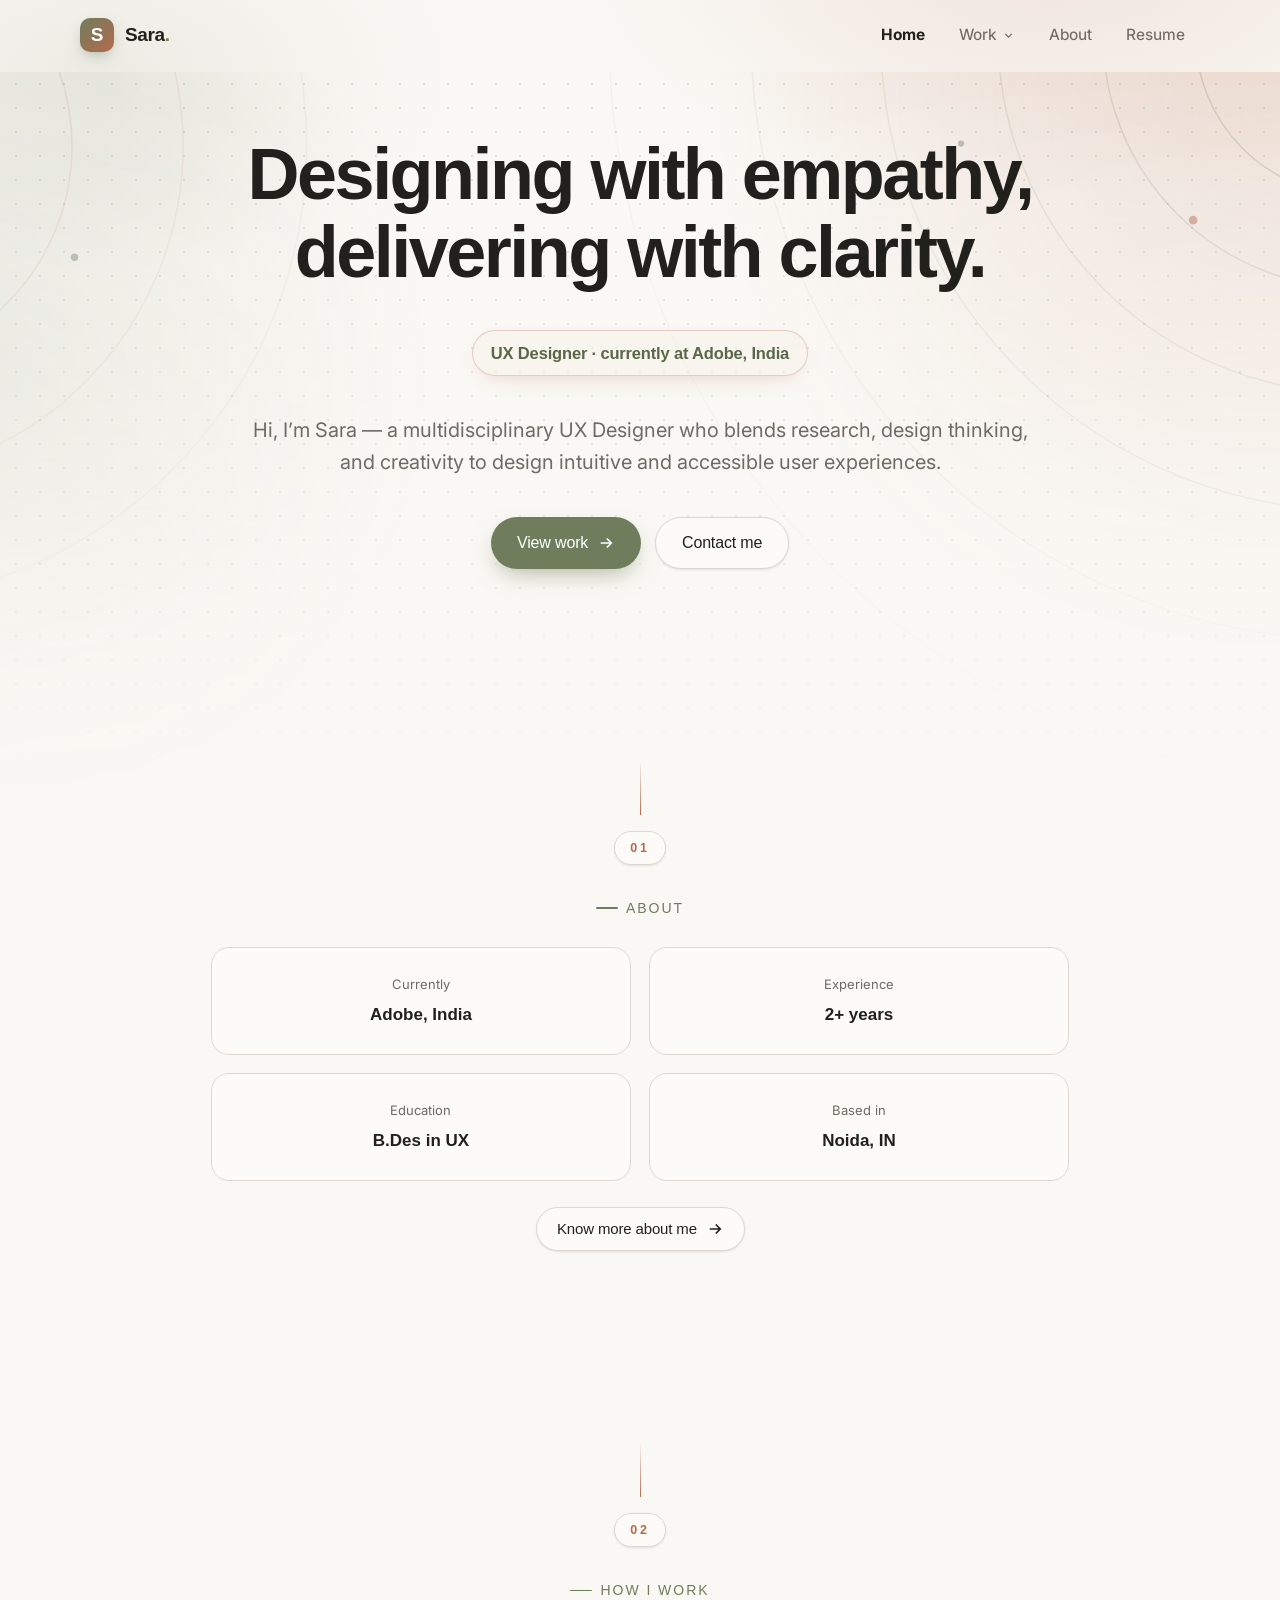
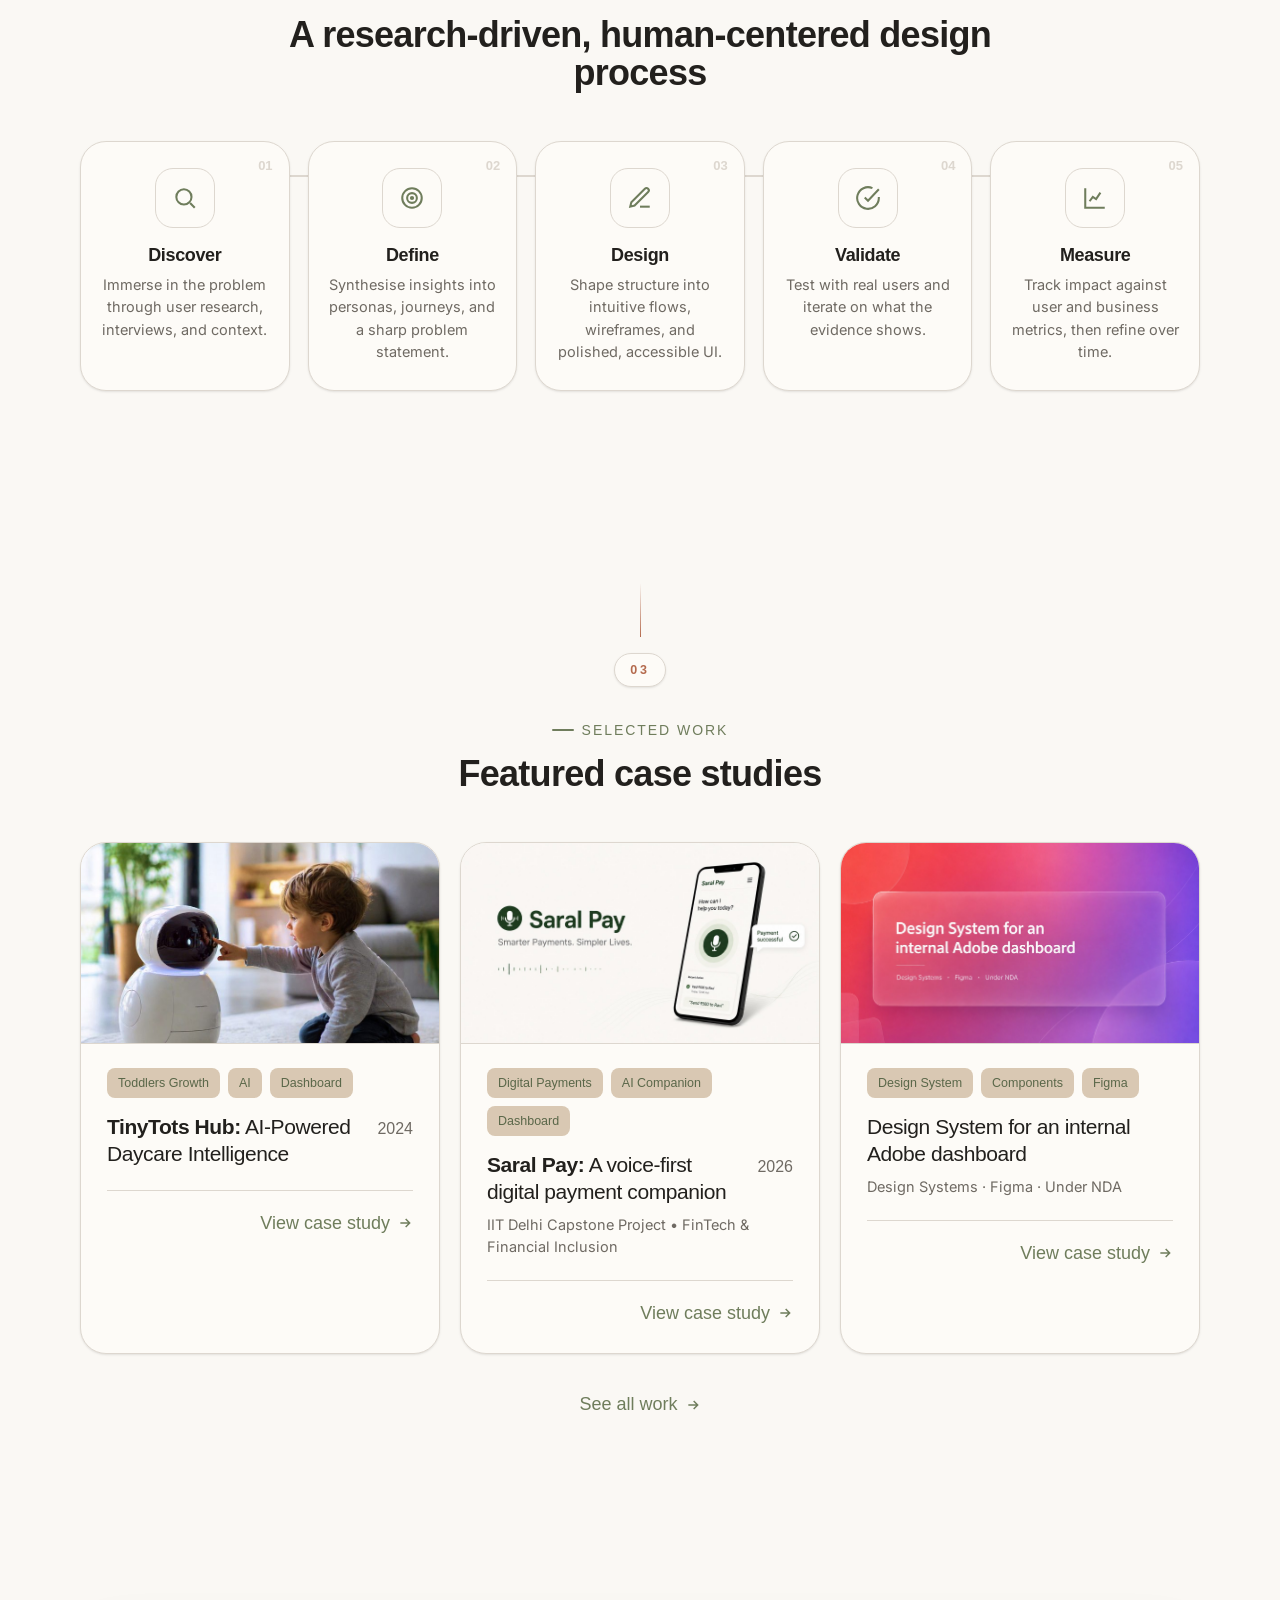
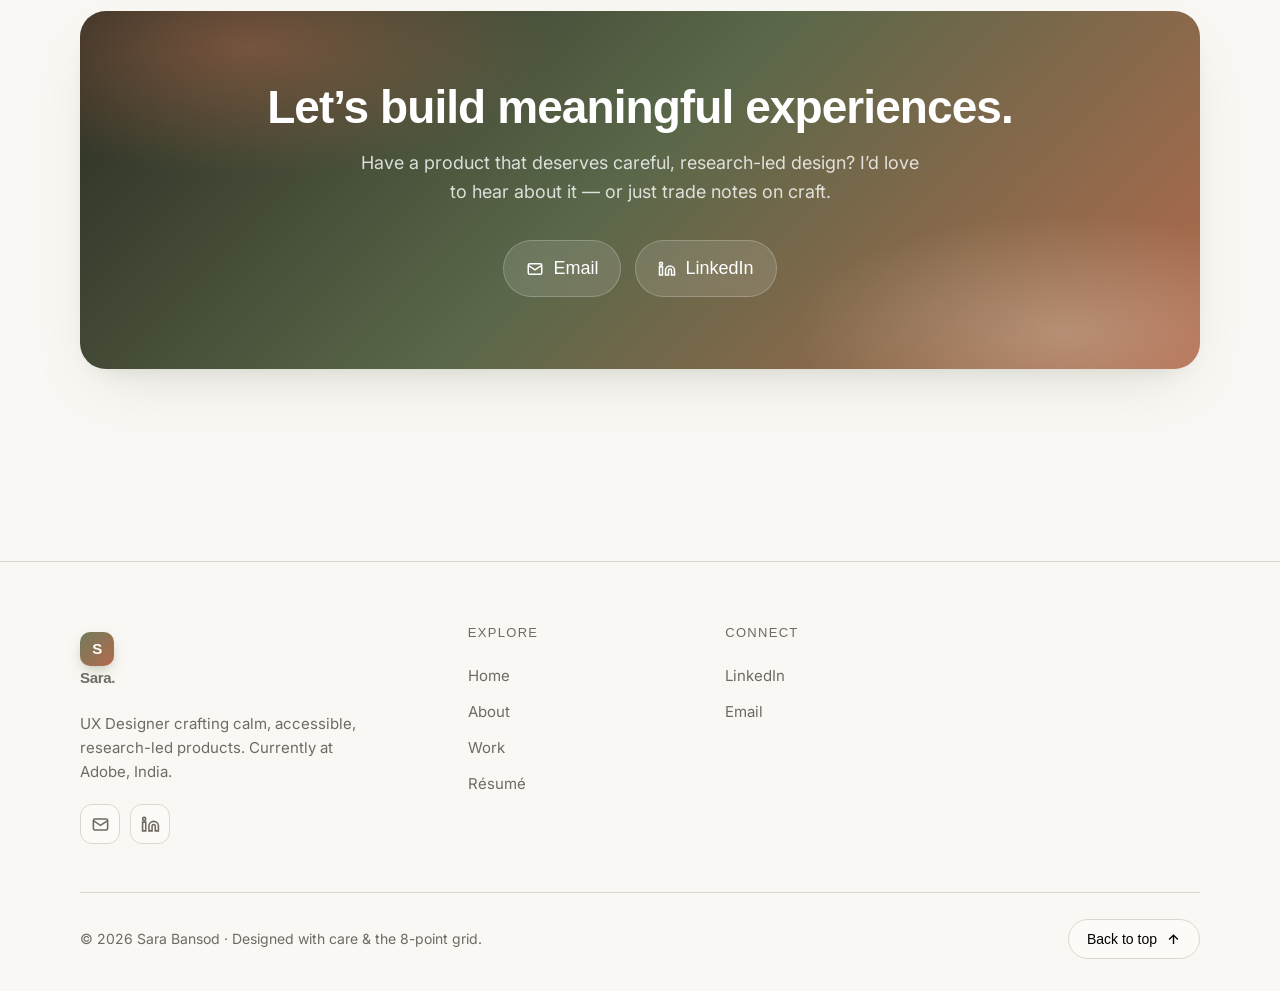
==== site/index.html @ 3fbcb18b "Initial portfolio website" ====
<!DOCTYPE html>
<html lang="en">
<head>
<meta charset="UTF-8" />
<meta name="viewport" content="width=device-width, initial-scale=1.0" />
<title>Sara Bansod — UX Designer Portfolio</title>
<meta name="description" content="Portfolio of Sara Bansod, UX Designer. Case studies in research-led product design, design systems, and accessible interfaces." />

<link rel="preconnect" href="https://fonts.googleapis.com" />
<link rel="preconnect" href="https://fonts.gstatic.com" crossorigin />
<link href="https://fonts.googleapis.com/css2?family=Inter:wght@400;450;500;600;700&display=swap" rel="stylesheet" />
<link href="https://api.fontshare.com/v2/css?f[]=satoshi@400,500,700,900&display=swap" rel="stylesheet" />

<link rel="stylesheet" href="assets/css/styles.css" />
</head>
<body>

<!-- ===================== NAV ===================== -->
<header class="nav" id="nav">
  <div class="container">
    <a class="logo" href="#home" data-nav>
      <span class="logo-mark">S</span>
      <span>Sara<span style="color:var(--primary)">.</span></span>
    </a>
    <nav class="nav-links" id="navLinks" aria-label="Primary">
      <a href="#home" data-nav>Home</a>
      <div class="nav-dd">
        <a href="#work" data-nav data-tab="ux" class="nav-dd-toggle">Work
          <svg class="dd-caret" viewBox="0 0 24 24" fill="none" stroke="currentColor" stroke-width="2.4"><path d="m6 9 6 6 6-6"/></svg></a>
        <div class="nav-dd-menu">
          <a href="#work" data-nav data-tab="ux">UX Design</a>
          <a href="#work" data-nav data-tab="ink">Sketchbook</a>
        </div>
      </div>
      <a href="#about" data-nav>About</a>
      <a href="#about" data-nav data-scroll="resume">Resume</a>
    </nav>
    <div class="nav-cta">
      <button class="nav-toggle" id="navToggle" aria-label="Toggle menu" aria-expanded="false"><span></span></button>
    </div>
  </div>
</header>

<main id="app">

<!-- ============================================================
     HOME
     ============================================================ -->
<section class="page active" id="page-home">

  <!-- HERO -->
  <div class="hero">
    <div class="hero-bg" id="heroBg" aria-hidden="true">
      <div class="hb-dots"></div>
      <svg class="hb-art" viewBox="0 0 1440 720" preserveAspectRatio="xMidYMin slice" xmlns="http://www.w3.org/2000/svg">
        <defs>
          <radialGradient id="hbG1" cx="50%" cy="50%" r="50%">
            <stop offset="0" stop-color="#B46A4D" stop-opacity=".16"/><stop offset="1" stop-color="#B46A4D" stop-opacity="0"/>
          </radialGradient>
          <radialGradient id="hbG2" cx="50%" cy="50%" r="50%">
            <stop offset="0" stop-color="#6F7D5C" stop-opacity=".15"/><stop offset="1" stop-color="#6F7D5C" stop-opacity="0"/>
          </radialGradient>
        </defs>
        <circle cx="1230" cy="30" r="450" fill="url(#hbG1)"/>
        <circle cx="150" cy="240" r="400" fill="url(#hbG2)"/>
        <g class="hb-ring">
          <circle cx="1300" cy="-30" r="130" opacity=".24"/>
          <circle cx="1300" cy="-30" r="205" opacity=".19"/>
          <circle cx="1300" cy="-30" r="290" opacity=".15"/>
          <circle cx="1300" cy="-30" r="385" opacity=".11"/>
          <circle cx="1300" cy="-30" r="490" opacity=".08"/>
          <circle cx="1300" cy="-30" r="605" opacity=".055"/>
        </g>
        <g class="hb-ring2">
          <circle cx="80" cy="60" r="100" opacity=".20"/>
          <circle cx="80" cy="60" r="180" opacity=".14"/>
          <circle cx="80" cy="60" r="270" opacity=".10"/>
          <circle cx="80" cy="60" r="370" opacity=".065"/>
        </g>
        <circle cx="1168" cy="120" r="3.5" fill="#B46A4D" opacity=".55"/>
        <circle cx="262" cy="150" r="3" fill="#6F7D5C" opacity=".5"/>
        <circle cx="980" cy="58" r="2.5" fill="#6F7D5C" opacity=".45"/>
        <circle cx="1360" cy="300" r="2.5" fill="#B46A4D" opacity=".4"/>
      </svg>
    </div>
    <div class="container hero-grid">
      <div class="hero-copy">
        <h1 class="h-hero reveal d1">Designing with empathy, delivering with clarity.</h1>
        <div class="hero-role reveal d2"><mark class="hl">UX Designer · currently at Adobe, India</mark></div>
        <p class="lead reveal d2">Hi, I’m Sara — a multidisciplinary UX Designer who blends research, design thinking, and creativity to design intuitive and accessible user experiences.</p>
        <div class="hero-cta reveal d3">
          <a href="#work" data-nav data-tab="ux" class="btn btn-primary">View work
            <svg viewBox="0 0 24 24" fill="none" stroke="currentColor" stroke-width="2.2"><path d="M5 12h14M13 6l6 6-6 6"/></svg></a>
          <a href="#contact-anchor" data-nav data-scroll="contact" class="btn btn-ghost">Contact me</a>
        </div>
      </div>

    </div>
  </div>


  <!-- ABOUT PREVIEW -->
  <div class="section">
    <div class="container about-prev">
      <div class="reveal">
        <div class="chapter"><span class="ch-line"></span><span class="ch-num">01</span></div>
        <span class="eyebrow">About</span>
        <div class="about-facts" style="margin-top:28px">
          <div class="fact"><div class="k">Currently</div><div class="v">Adobe, India</div></div>
          <div class="fact"><div class="k">Experience</div><div class="v">2+ years</div></div>
          <div class="fact"><div class="k">Education</div><div class="v">B.Des in UX</div></div>
          <div class="fact"><div class="k">Based in</div><div class="v">Noida, IN</div></div>
        </div>
        <a href="#about" data-nav class="btn btn-ghost btn-sm" style="margin-top:26px">Know more about me
          <svg viewBox="0 0 24 24" fill="none" stroke="currentColor" stroke-width="2.2"><path d="M5 12h14M13 6l6 6-6 6"/></svg></a>
      </div>
    </div>
  </div>

  <!-- DESIGN PROCESS -->
  <div class="section">
    <div class="container">
      <div class="chapter reveal"><span class="ch-line"></span><span class="ch-num">02</span></div>
      <div class="section-head center reveal">
        <span class="eyebrow" style="justify-content:center">How I work</span>
        <h2 class="h-section">A research-driven, human-centered design process</h2>
      </div>
      <div class="proc-grid">
        <div class="proc-line"></div>
        <div class="proc card reveal">
          <span class="num">01</span>
          <div class="pic"><svg viewBox="0 0 24 24" fill="none" stroke="currentColor" stroke-width="1.9"><circle cx="11" cy="11" r="7"/><path d="m21 21-4.3-4.3"/></svg></div>
          <h4>Discover</h4><p>Immerse in the problem through user research, interviews, and context.</p>
        </div>
        <div class="proc card reveal d1">
          <span class="num">02</span>
          <div class="pic"><svg viewBox="0 0 24 24" fill="none" stroke="currentColor" stroke-width="1.9"><circle cx="12" cy="12" r="9"/><circle cx="12" cy="12" r="4.5"/><circle cx="12" cy="12" r="1"/></svg></div>
          <h4>Define</h4><p>Synthesise insights into personas, journeys, and a sharp problem statement.</p>
        </div>
        <div class="proc card reveal d2">
          <span class="num">03</span>
          <div class="pic"><svg viewBox="0 0 24 24" fill="none" stroke="currentColor" stroke-width="1.9"><path d="M12 20h9"/><path d="M16.5 3.5a2.12 2.12 0 0 1 3 3L7 19l-4 1 1-4Z"/></svg></div>
          <h4>Design</h4><p>Shape structure into intuitive flows, wireframes, and polished, accessible UI.</p>
        </div>
        <div class="proc card reveal d3">
          <span class="num">04</span>
          <div class="pic"><svg viewBox="0 0 24 24" fill="none" stroke="currentColor" stroke-width="1.9"><path d="M22 11.1V12a10 10 0 1 1-5.9-9.1"/><path d="M22 4 12 14.5l-3-3"/></svg></div>
          <h4>Validate</h4><p>Test with real users and iterate on what the evidence shows.</p>
        </div>
        <div class="proc card reveal d4">
          <span class="num">05</span>
          <div class="pic"><svg viewBox="0 0 24 24" fill="none" stroke="currentColor" stroke-width="1.9"><path d="M3 3v18h18"/><path d="M7 15l3-4 3 2 4-6"/></svg></div>
          <h4>Measure</h4><p>Track impact against user and business metrics, then refine over time.</p>
        </div>
      </div>
    </div>
  </div>

  <!-- FEATURED PROJECTS -->
  <div class="section">
    <div class="container">
      <div class="chapter reveal"><span class="ch-line"></span><span class="ch-num">03</span></div>
      <div class="section-head center reveal">
        <span class="eyebrow" style="justify-content:center">Selected work</span>
        <h2 class="h-section">Featured case studies</h2>
      </div>
      <div class="proj-grid" id="featuredGrid"><!-- injected --></div>
      <div style="text-align:center;margin-top:36px"><a href="#work" data-nav data-tab="ux" class="btn-link">See all work
        <svg viewBox="0 0 24 24" fill="none" stroke="currentColor" stroke-width="2.2"><path d="M5 12h14M13 6l6 6-6 6"/></svg></a></div>
    </div>
  </div>

  <!-- CONTACT CTA -->
  <div class="section" id="contact-anchor">
    <div class="container">
      <div class="cta-band reveal">
        <h2>Let’s build meaningful experiences.</h2>
        <p>Have a product that deserves careful, research-led design? I’d love to hear about it — or just trade notes on craft.</p>
        <div class="cta-links">
          <a href="mailto:hello@sarabansod.design"><svg viewBox="0 0 24 24" fill="none" stroke="currentColor" stroke-width="2"><rect x="3" y="5" width="18" height="14" rx="2"/><path d="m3 7 9 6 9-6"/></svg>Email</a>
          <a href="#about" data-nav data-scroll="contact"><svg viewBox="0 0 24 24" fill="none" stroke="currentColor" stroke-width="2"><path d="M16 8a6 6 0 0 1 6 6v6h-4v-6a2 2 0 0 0-4 0v6h-4v-6a6 6 0 0 1 6-6zM2 9h4v11H2zM4 3a2 2 0 1 1 0 4 2 2 0 0 1 0-4z"/></svg>LinkedIn</a>
        </div>
      </div>
    </div>
  </div>
</section>

<!-- ============================================================
     ABOUT
     ============================================================ -->
<section class="page" id="page-about">
  <div class="page-hero">
    <div class="container">
      <span class="eyebrow reveal">About me</span>
      <h1 class="h-hero reveal d1">Creating Experiences That Matter</h1>
    </div>
  </div>

  <!-- PROFILE -->
  <div class="section" style="padding-top:var(--s3)">
    <div class="container profile">
      <div class="avatar reveal">
        <div class="ph avatar-photo"><img src="assets/images/img1.jpg" alt="Sara Bansod" /></div>
        <span class="badge-avail"><span class="dot"></span>Currently at Adobe</span>
      </div>
      
      <div class="reveal d1">
        <h2 class="h-sub" style="font-size:26px">Hi, I’m Sara.</h2>
        <p class="muted" style="margin-top:14px">I’m a multidisciplinary UX Designer who enjoys solving problems at the intersection of user needs and business goals. Alongside my UX practice, I’ve explored Customer Experience (CX), which has broadened my perspective beyond individual interactions to the end-to-end customer journey.</p>
        <p class="muted" style="margin-top:14px">By combining user empathy with an understanding of business processes, I strive to design experiences that create value for both customers and organizations. My approach is rooted in Design Thinking, blending research, strategy, and creativity to transform complex challenges into intuitive, impactful solutions.</p>
        <div class="profile-facts">
          <div class="fact"><div class="k">Location</div><div class="v">Noida, India</div></div>
          <div class="fact"><div class="k">Current company</div><div class="v">Adobe</div></div>
          <div class="fact"><div class="k">Experience</div><div class="v">2+ years</div></div>
          <div class="fact"><div class="k">Focus</div><div class="v">Product & Systems</div></div>
        </div>
        <a href="#" class="btn btn-primary btn-sm" data-resume>
          <svg viewBox="0 0 24 24" fill="none" stroke="currentColor" stroke-width="2"><path d="M12 3v12m0 0 4-4m-4 4-4-4M4 21h16"/></svg>Download résumé (PDF)</a>
      </div>
    </div>
  </div>

  <!-- EDUCATION + EXPERIENCE -->
  <div class="section">
    <div class="container two-col">
      <div class="reveal">
        <span class="eyebrow">Education</span>
        <h2 class="h-section" style="margin:14px 0 30px">Where I learned the craft</h2>
        <div class="timeline">
          <div class="tl-item">
            <div class="tl-when">2020 — 2024</div>
            <h4>B.Des in User Experience</h4>
            <div class="tl-org">Symbiosis Institute of Design</div>
          </div>
          <div class="tl-item">
            <div class="tl-when">Mar 2026 — Sep 2026</div>
            <h4>AI-led Innovation Certification</h4>
            <div class="tl-org">IIT Delhi</div>
          </div>
        </div>
      </div>
      <div class="reveal d1">
        <span class="eyebrow">Experience</span>
        <h2 class="h-section" style="margin:14px 0 30px">Where I’ve shipped</h2>
        <div class="timeline">
          <div class="tl-item">
            <div class="tl-when">2024 — Present · Full-time</div>
            <h4>UX Designer</h4>
            <div class="tl-org">Adobe · India</div>
            <ul class="dots">
              <li>Design end-to-end product experiences, from research through polished UI.</li>
            </ul>
          </div>
          <div class="tl-item">
            <div class="tl-when">2024 · Internship</div>
            <h4>UX Intern</h4>
            <div class="tl-org">DISQ by TCS</div>
            <ul class="dots">
              <li>Supported UX research and interface design across product features.</li>
            </ul>
          </div>
          <div class="tl-item">
            <div class="tl-when">2023 · Internship</div>
            <h4>UX Intern</h4>
            <div class="tl-org">Adobe</div>
            <ul class="dots">
              <li>Contributed to design explorations, prototyping, and usability testing.</li>
            </ul>
          </div>
        </div>
      </div>
    </div>
  </div>

  <!-- TOOLS -->
  <div class="section">
    <div class="container">
      <div class="section-head reveal"><span class="eyebrow">Toolkit</span><h2 class="h-section">Tools I reach for</h2></div>
      <div class="tools-grid" id="toolsGrid"><!-- injected --></div>
    </div>
  </div>

  <!-- SKILLS -->
  <div class="section" style="padding-top:0">
    <div class="container">
      <div class="section-head reveal"><span class="eyebrow">Skills</span></div>
      <div class="reveal d1" style="border:1px solid var(--border);border-radius:var(--r-lg);overflow:hidden;box-shadow:var(--shadow-sm);background:var(--surface-2);width:70%;max-width:820px;margin-inline:auto"><img src="assets/images/img2.jpg" alt="What I bring to a team" style="width:100%;height:auto;display:block"/></div>
    </div>
  </div>

  <!-- CONTACT (about page) -->
  <div class="section" id="contact-section">
    <div class="container">
      <div class="section-head reveal"><span class="eyebrow">Contact</span><h2 class="h-section">Say hello</h2>
        <p class="lead">Tell me a little about your project or role. I usually reply within a day or two.</p></div>
      <div class="contact-grid">
        <div class="contact-info reveal">
          <div class="row"><span class="ci"><svg viewBox="0 0 24 24" fill="none" stroke="currentColor" stroke-width="2"><rect x="3" y="5" width="18" height="14" rx="2"/><path d="m3 7 9 6 9-6"/></svg></span><div><div class="k">Email</div><div class="v">hello@sarabansod.design</div></div></div>
          <div class="row"><span class="ci"><svg viewBox="0 0 24 24" fill="none" stroke="currentColor" stroke-width="2"><path d="M16 8a6 6 0 0 1 6 6v6h-4v-6a2 2 0 0 0-4 0v6h-4v-6a6 6 0 0 1 6-6zM2 9h4v11H2zM4 3a2 2 0 1 1 0 4 2 2 0 0 1 0-4z"/></svg></span><div><div class="k">LinkedIn</div><div class="v">/in/sarabansod</div></div></div>
          <div class="row"><span class="ci"><svg viewBox="0 0 24 24" fill="none" stroke="currentColor" stroke-width="2"><path d="M20 10c0 6-8 11-8 11s-8-5-8-11a8 8 0 0 1 16 0Z"/><circle cx="12" cy="10" r="3"/></svg></span><div><div class="k">Location</div><div class="v">Noida, India</div></div></div>
        </div>
        <form class="glass form reveal d1" id="contactForm" novalidate>
          <div class="field"><label for="cf-name">Name</label><input id="cf-name" name="name" type="text" placeholder="Your name" /><div class="msg">Please enter your name.</div></div>
          <div class="field"><label for="cf-email">Email</label><input id="cf-email" name="email" type="email" placeholder="you@company.com" /><div class="msg">Please enter a valid email.</div></div>
          <div class="field"><label for="cf-msg">Message</label><textarea id="cf-msg" name="message" placeholder="What are you working on?"></textarea><div class="msg">Please add a short message.</div></div>
          <button type="submit" class="btn btn-primary" style="width:100%">Send message
            <svg viewBox="0 0 24 24" fill="none" stroke="currentColor" stroke-width="2"><path d="m22 2-7 20-4-9-9-4Z"/><path d="M22 2 11 13"/></svg></button>
          <div class="form-note" id="formNote">Thanks — your message is ready to send. (Demo form: connect it to your email service to go live.)</div>
        </form>
      </div>
    </div>
  </div>
</section>

<!-- ============================================================
     PROJECTS
     ============================================================ -->
<section class="page" id="page-projects">
  <div class="page-hero">
    <div class="container">
      <span class="eyebrow reveal">Work</span>
      <h1 class="h-hero reveal d1">Selected work across craft.</h1>
      <p class="lead reveal d2">UX case studies, visual design, and a sketchbook of illustration work — pick a lane.</p>
      <div class="work-tabs reveal d2" id="workTabs">
        <button class="work-tab active" data-tab="ux">UX Design</button>
        <button class="work-tab" data-tab="ink">Sketchbook</button>
      </div>
    </div>
  </div>
  <div class="section" style="padding-top:var(--s4)">
    <div class="container">
      <div class="work-panel active" data-panel="ux">
        <div class="pg-grid" id="uxGrid"><!-- injected --></div>
      </div>
      <div class="work-panel" data-panel="ink">
        <p class="ink-intro reveal">Illustration is where I started — a hobby that grew into commissioned work. A few favourites, with the tools behind them.</p>
        <div class="art-grid" id="artGrid"><!-- injected --></div>
      </div>
    </div>
  </div>
</section>

<!-- ============================================================
     CASE STUDY
     ============================================================ -->
<section class="page" id="page-case">
  <div class="cs-hero">
    <div class="container">
      <a href="#work" data-nav data-tab="ux" class="btn-link" style="margin-bottom:20px">
        <svg viewBox="0 0 24 24" fill="none" stroke="currentColor" stroke-width="2.2" style="transform:scaleX(-1)"><path d="M5 12h14M13 6l6 6-6 6"/></svg>All work</a>
      <div class="reveal">
        <span class="badge badge-solo" id="csBadge"><svg viewBox="0 0 24 24" fill="none" stroke="currentColor" stroke-width="2"><path d="M12 20h9"/><path d="M16.5 3.5a2.12 2.12 0 0 1 3 3L7 19l-4 1 1-4Z"/></svg>UX Case Study</span>
      </div>
      <h1 class="h-hero reveal d1" id="csTitle" style="font-size:clamp(32px,4.4vw,52px)">TinyTots Hub: AI-Powered Childcare Platform for Parents &amp; Daycare Providers</h1>
      <p class="lead reveal d2" id="csIntro">An AI- and IoT-powered platform that keeps parents connected to their child's daycare day — real-time updates, developmental insights, and intelligent support for parents and providers alike.</p>

      <div class="paper-cta reveal d2">
        <span class="pc-ico"><svg viewBox="0 0 24 24" fill="none" stroke="currentColor" stroke-width="2"><path d="M4 19.5A2.5 2.5 0 0 1 6.5 17H20"/><path d="M6.5 2H20v20H6.5A2.5 2.5 0 0 1 4 19.5v-15A2.5 2.5 0 0 1 6.5 2Z"/></svg></span>
        <span class="pc-txt"><b>Published research paper</b><span>Grounded in the secondary research &amp; findings from this project.</span></span>
        <a href="#" class="btn btn-primary btn-sm" data-paper>Read the paper
          <svg viewBox="0 0 24 24" fill="none" stroke="currentColor" stroke-width="2"><path d="M7 17 17 7M7 7h10v10"/></svg></a>
      </div>

      <div class="cs-meta reveal d2">
        <div class="m"><div class="k">Timeline</div><div class="v">2024</div></div>
        <div class="m"><div class="k">My role</div><div class="v">UX Designer</div></div>
        <div class="m"><div class="k">Tools</div><div class="v">Figma · FigJam</div></div>
        <div class="m"><div class="k">Project type</div><div class="v">IIT Delhi Capstone</div></div>
      </div>
      <div class="cs-cover reveal d3"><div class="ph"><svg viewBox="0 0 24 24" fill="none" stroke="currentColor" stroke-width="1.3"><rect x="3" y="3" width="18" height="18" rx="2"/><path d="m3 15 5-5 4 4 3-3 6 6"/><circle cx="8.5" cy="8.5" r="1.5"/></svg><span class="ph-label">Cover image — TinyTots Hub</span></div></div>
    </div>
  </div>

  <div class="container">
    <div class="cs-body">

      <div class="cs-section reveal">
        <span class="eyebrow">Overview</span>
        <h2>The challenge &amp; the solution</h2>
        <div class="cs-cards">
          <div class="c"><h4><svg viewBox="0 0 24 24" fill="none" stroke="currentColor" stroke-width="2"><path d="M10.29 3.86 1.82 18a2 2 0 0 0 1.71 3h16.94a2 2 0 0 0 1.71-3L13.71 3.86a2 2 0 0 0-3.42 0Z"/><path d="M12 9v4M12 17h.01"/></svg>The challenge</h4><p>Parents often struggle to stay connected with their child's daily experiences at daycare, relying on fragmented updates and limited visibility into their development.</p></div>
          <div class="c"><h4><svg viewBox="0 0 24 24" fill="none" stroke="currentColor" stroke-width="2"><path d="M12 2a7 7 0 0 0-4 12.7c.6.5 1 1.3 1 2.1h6c0-.8.4-1.6 1-2.1A7 7 0 0 0 12 2Z"/><path d="M9 18h6M10 22h4"/></svg>The solution</h4><p>TinyTots Hub leverages AI and IoT technology to deliver personalized developmental insights, real-time activity updates, and intelligent support for parents and daycare providers — creating a safer, more connected childcare experience.</p></div>
        </div>
      </div>

      <div class="cs-section reveal">
        <span class="eyebrow">About the project</span>
        <h2>Context &amp; users</h2>
        <div class="cs-cards">
          <div class="c"><h4><svg viewBox="0 0 24 24" fill="none" stroke="currentColor" stroke-width="2"><rect x="3" y="3" width="18" height="18" rx="2"/></svg>Industry</h4><p>Childcare &amp; EdTech — an AI- and IoT-powered daycare platform.</p></div>
          <div class="c"><h4><svg viewBox="0 0 24 24" fill="none" stroke="currentColor" stroke-width="2"><circle cx="9" cy="8" r="3"/><path d="M15 8a3 3 0 1 0 0-.01M2 21a7 7 0 0 1 14 0M15 14a7 7 0 0 1 7 7"/></svg>Users</h4><p>Working parents and daycare providers who need transparent, real-time communication.</p></div>
          <div class="c"><h4><svg viewBox="0 0 24 24" fill="none" stroke="currentColor" stroke-width="2"><path d="M12 2v20M2 12h20"/></svg>Business context</h4><p>Visibility and trust drive daycare retention — scattered updates push parents to consider switching.</p></div>
          <div class="c"><h4><svg viewBox="0 0 24 24" fill="none" stroke="currentColor" stroke-width="2"><path d="M10.29 3.86 1.82 18a2 2 0 0 0 1.71 3h16.94a2 2 0 0 0 1.71-3L13.71 3.86a2 2 0 0 0-3.42 0Z"/><path d="M12 9v4M12 17h.01"/></svg>Challenges &amp; constraints</h4><p>Fragmented updates, safety and privacy concerns, and blending AI/IoT into a warm, human experience.</p></div>
        </div>
      </div>

      <div class="cs-section reveal">
        <span class="eyebrow">Research</span>
        <h2>A research-led foundation</h2>
        <p>Discovery paired <strong>secondary research</strong> across child development and emerging technology with <strong>primary interviews</strong>, then synthesised everything into insights, an AI-assistant concept, and the information architecture.</p>
        <div class="metrics" style="grid-template-columns:repeat(2,1fr);max-width:520px">
          <div class="metric"><div class="big">15</div><div class="lbl">Research articles reviewed</div></div>
          <div class="metric"><div class="big">3</div><div class="lbl">Parent interviews</div></div>
        </div>
        <div class="cs-cards" style="margin-top:24px">
          <div class="c"><h4>Secondary research</h4><p>Literature review (15 articles), child-development research, and existing tech — AI, IoT, VR, AR, smart learning — plus opportunities &amp; challenges.</p></div>
          <div class="c"><h4>User interviews (3 parents)</h4><p>Existing communication systems, user goals, journeys, and needs.</p></div>
          <div class="c"><h4>Key insights</h4><p>Problem statement, opportunity areas, and design goals.</p></div>
          <div class="c"><h4>AI assistant concept</h4><p>Feature brainstorming, personalized experience, smart monitoring, and feature prioritisation.</p></div>
        </div>
      </div>

      <div class="cs-section reveal">
        <span class="eyebrow">The user</span>
        <h2>Meet the parent</h2>
        <p><strong>Priya, a working parent</strong>, wants a good daycare experience for her son and herself. Her day runs: drop-off → worry all day → scattered updates → considering switching.</p>
        <div class="pv"><div class="pv-top"><div class="pv-card"><div class="pv-head"><div class="pv-av">RS</div><div><h3>Riddhi Sharma</h3><div class="pv-kv"><b>Age:</b> 34 &nbsp; <b>Status:</b> Married<br><b>Location:</b> Pune<br><b>Education:</b> MBA</div></div></div><div class="cs-quote" style="margin:14px 0">I wish I could be more involved in the development process of my child.</div><div class="pv-tags"><span>Hardworking</span><span>Tech-savvy</span><span>Multitasker</span></div></div><div class="pv-card"><h4 style="font-family:var(--font-display);font-size:16px;margin:0 0 16px">Personality</h4><div class="pv-slider"><div class="labs"><span>Realistic</span><span>Idealistic</span></div><div class="pv-track"><div class="pv-knob" style="left:55%"></div></div></div><div class="pv-slider"><div class="labs"><span>Analytical</span><span>Creative</span></div><div class="pv-track"><div class="pv-knob" style="left:30%"></div></div></div><div class="pv-slider"><div class="labs"><span>Passive</span><span>Active</span></div><div class="pv-track"><div class="pv-knob" style="left:78%"></div></div></div><h4 style="font-family:var(--font-display);font-size:16px;margin:22px 0 10px">Apps</h4><div class="pv-tags"><span>WhatsApp</span><span>YouTube</span><span>FirstCry</span></div></div></div><h3 class="pv-h">About</h3><p class="pv-bio" style="max-width:70ch">Riddhi is a dedicated working parent who places a high priority on her children's well-being and development. As a marketing manager, she has a demanding job that requires her to balance her professional responsibilities with her family life. Riddhi values her career but also wants to ensure that her children receive the best care and support, especially during their time at daycare.</p><div class="pv-grid"><div class="pv-col"><h5>Goals</h5><div class="pv-notes"><div class="pv-note" style="background:#CDE9CE">Monitoring her child's development.</div><div class="pv-note" style="background:#CDE9CE">Consistent and transparent communication from daycare staff.</div><div class="pv-note" style="background:#CDE9CE">Ensuring quality care.</div><div class="pv-note" style="background:#CDE9CE">Integration of learnings.</div></div></div><div class="pv-col"><h5>Motivation</h5><div class="pv-notes"><div class="pv-note" style="background:#FBEFC0">Organized systems with clear communications.</div><div class="pv-note" style="background:#FBEFC0">Use of digital solutions in the system.</div></div></div><div class="pv-col"><h5>Frustrations</h5><div class="pv-notes"><div class="pv-note" style="background:#F6C9BE">Demanding job.</div><div class="pv-note" style="background:#F6C9BE">Lack of insights from daycare staff.</div><div class="pv-note" style="background:#F6C9BE">Communication gaps.</div><div class="pv-note" style="background:#F6C9BE">Balancing work, parenting, and other responsibilities sometimes leave her overwhelmed.</div></div></div></div></div>
        <div class="tt-trig"><div class="tt-intent"><div class="lc"><div class="ic"><svg viewBox="0 0 24 24" fill="none" stroke="currentColor" stroke-width="1.8"><circle cx="12" cy="12" r="9"/><path d="M12 7v5l3 2"/></svg></div><div class="k">Intent:</div><p>To drop her son at daycare on time</p></div><div><p class="tt-trigline"><b>Trigger:</b> Wakes up early and starts completing the household chores and getting ready.</p><div class="tt-step "><span class="d"><svg viewBox="0 0 24 24" fill="currentColor"><circle cx="12" cy="12" r="5"/></svg></span><p>Drops her son at daycare and goes to her office</p></div><div class="tt-step pain"><span class="d"><svg viewBox="0 0 24 24" fill="currentColor"><path d="M13 2 3 14h7l-1 8 10-12h-7z"/></svg></span><p>Feels guilty for leaving her child and is concerned about his safety</p></div><div class="tt-step "><span class="d"><svg viewBox="0 0 24 24" fill="currentColor"><circle cx="12" cy="12" r="5"/></svg></span><p>Gets notifications about her son's activities after every 2 hours.</p></div><div class="tt-step pain"><span class="d"><svg viewBox="0 0 24 24" fill="currentColor"><path d="M13 2 3 14h7l-1 8 10-12h-7z"/></svg></span><p>It can sometimes be distracting to receive messages constantly.</p></div><div class="tt-step "><span class="d"><svg viewBox="0 0 24 24" fill="currentColor"><circle cx="12" cy="12" r="5"/></svg></span><p>Calls the day care staff during lunch break to check on her son as he was ill till yesterday.</p></div><div class="tt-step "><span class="d"><svg viewBox="0 0 24 24" fill="currentColor"><circle cx="12" cy="12" r="5"/></svg></span><p>Asks them to let him relax today and keep her updated about his today's sleep schedule.</p></div><div class="tt-step "><span class="d"><svg viewBox="0 0 24 24" fill="currentColor"><circle cx="12" cy="12" r="5"/></svg></span><p>Again receives lots of calls from them for the updates</p></div></div></div><div class="tt-intent"><div class="lc"><div class="ic"><svg viewBox="0 0 24 24" fill="none" stroke="currentColor" stroke-width="1.8"><path d="M17 21v-2a4 4 0 0 0-4-4H7a4 4 0 0 0-4 4v2"/><circle cx="10" cy="8" r="3.5"/><path d="M12 13.5c1-1.2 3-1.2 4 0"/></svg></div><div class="k">Intent:</div><p>A good daycare experience for her child and for herself</p></div><div><p class="tt-trigline"><b>Trigger:</b> She starts looking for some other daycare which will have a better communication and tracking system.</p><div class="tt-step pain"><span class="d"><svg viewBox="0 0 24 24" fill="currentColor"><path d="M13 2 3 14h7l-1 8 10-12h-7z"/></svg></span><p>She looks on different websites, but none of the daycares have a good tracking system or a personalized care for her child.</p></div><div class="tt-step "><span class="d"><svg viewBox="0 0 24 24" fill="currentColor"><circle cx="12" cy="12" r="5"/></svg></span><p>She starts inquiring people around her for a good daycare.</p></div></div></div></div>
        <p class="muted" style="margin-top:20px">Primary persona — <strong>Riddhi Sharma</strong>, 34, Pune · MBA · married. Hardworking, tech-savvy, and a multitasker. Goals: monitor her child's development, transparent daycare communication, and quality care. Frustrations: a demanding job, few insights from staff, communication gaps, and the overwhelm of balancing work and parenting.</p>
      </div>

      <div class="cs-section reveal">
        <span class="eyebrow">Flows &amp; architecture</span>
        <h2>User flow &amp; information architecture</h2>
        <div class="flow-elev"><svg viewBox="0 0 1220 580" style="min-width:1080px;margin-top:8px"><defs><marker id="ta" markerWidth="10" markerHeight="10" refX="7" refY="3" orient="auto"><path d="M0,0 L7,3 L0,6 Z" fill="#8a8178"/></marker></defs><circle cx="45" cy="150" r="27" fill="#9c5940"/><text x="45" y="154" text-anchor="middle" font-size="12.5" fill="#fff" font-family="Inter,sans-serif"><tspan x="45" dy="0">Start</tspan></text><rect x="88" y="124" width="125" height="52" rx="9" fill="#6F7D5C"/><text x="150.5" y="154.0" text-anchor="middle" font-size="12" fill="#fff" font-family="Inter,sans-serif"><tspan x="150.5" dy="0">Splash Screen</tspan></text><path d="M320,104 L390,150 L320,196 L250,150 Z" fill="#D9C8B3" stroke="#B46A4D"/><text x="320" y="147" text-anchor="middle" font-size="11.5" fill="#33291f" font-family="Inter,sans-serif"><tspan x="320" dy="0">Already a</tspan><tspan x="320" dy="14">member?</tspan></text><circle cx="320" cy="58" r="17" fill="#B46A4D"/><text x="320" y="62" text-anchor="middle" font-size="11" fill="#fff" font-family="Inter,sans-serif"><tspan x="320" dy="0">No</tspan></text><rect x="398" y="34" width="118" height="48" rx="9" fill="#6F7D5C"/><text x="457.0" y="62.0" text-anchor="middle" font-size="12" fill="#fff" font-family="Inter,sans-serif"><tspan x="457.0" dy="0">Sign Up</tspan></text><circle cx="320" cy="246" r="17" fill="#B46A4D"/><text x="320" y="250" text-anchor="middle" font-size="11" fill="#fff" font-family="Inter,sans-serif"><tspan x="320" dy="0">Yes</tspan></text><rect x="398" y="222" width="118" height="48" rx="9" fill="#6F7D5C"/><text x="457.0" y="250.0" text-anchor="middle" font-size="12" fill="#fff" font-family="Inter,sans-serif"><tspan x="457.0" dy="0">Sign In</tspan></text><rect x="578" y="124" width="118" height="52" rx="9" fill="#6F7D5C"/><text x="637.0" y="154.0" text-anchor="middle" font-size="12" fill="#fff" font-family="Inter,sans-serif"><tspan x="637.0" dy="0">Dashboard</tspan></text><path d="M750,124 L876,124 L862,176 L736,176 Z" fill="#EADFCB" stroke="#c9b393"/><text x="806.0" y="147.0" text-anchor="middle" font-size="12" fill="#33291f" font-family="Inter,sans-serif"><tspan x="806.0" dy="0">Scroll through</tspan><tspan x="806.0" dy="14">the options</tspan></text><path d="M932,110 L1104,110 L1090,190 L918,190 Z" fill="#EADFCB" stroke="#c9b393"/><text x="1011.0" y="136.0" text-anchor="middle" font-size="11.5" fill="#33291f" font-family="Inter,sans-serif">Click on <tspan font-weight="700">View More</tspan> for</text><text x="1011.0" y="152.0" text-anchor="middle" font-size="11.5" fill="#33291f" font-family="Inter,sans-serif">Cognitive Development</text><text x="1011.0" y="168.0" text-anchor="middle" font-size="11.5" fill="#33291f" font-family="Inter,sans-serif">category</text><rect x="930" y="214" width="155" height="64" rx="9" fill="#6F7D5C"/><text x="1007.5" y="236.0" text-anchor="middle" font-size="12" fill="#fff" font-family="Inter,sans-serif"><tspan x="1007.5" dy="0">Cognitive</tspan><tspan x="1007.5" dy="14">Development</tspan><tspan x="1007.5" dy="14">Summary page</tspan></text><path d="M932,306 L1093,306 L1079,362 L918,362 Z" fill="#EADFCB" stroke="#c9b393"/><text x="1005.5" y="331.0" text-anchor="middle" font-size="12" fill="#33291f" font-family="Inter,sans-serif"><tspan x="1005.5" dy="0">Add Filters (New</tspan><tspan x="1005.5" dy="14">By, Activities)</tspan></text><rect x="978" y="428" width="140" height="52" rx="9" fill="#6F7D5C"/><text x="1048.0" y="458.0" text-anchor="middle" font-size="12" fill="#fff" font-family="Inter,sans-serif"><tspan x="1048.0" dy="0">Activity Details</tspan></text><path d="M802,424 L938,424 L924,484 L788,484 Z" fill="#EADFCB" stroke="#c9b393"/><text x="863.0" y="451.0" text-anchor="middle" font-size="12" fill="#33291f" font-family="Inter,sans-serif"><tspan x="863.0" dy="0">Scroll through</tspan><tspan x="863.0" dy="14">the details</tspan></text><rect x="636" y="428" width="118" height="52" rx="9" fill="#6F7D5C"/><text x="695.0" y="458.0" text-anchor="middle" font-size="12" fill="#fff" font-family="Inter,sans-serif"><tspan x="695.0" dy="0">View Graph</tspan></text><path d="M480,424 L606,424 L592,484 L466,484 Z" fill="#EADFCB" stroke="#c9b393"/><text x="536.0" y="458.0" text-anchor="middle" font-size="12" fill="#33291f" font-family="Inter,sans-serif"><tspan x="536.0" dy="0">Click on Download</tspan></text><path d="M340,408 L410,454 L340,500 L270,454 Z" fill="#D9C8B3" stroke="#B46A4D"/><text x="340" y="451" text-anchor="middle" font-size="11.5" fill="#33291f" font-family="Inter,sans-serif"><tspan x="340" dy="0">Save as</tspan><tspan x="340" dy="14">suggested?</tspan></text><circle cx="340" cy="362" r="17" fill="#B46A4D"/><text x="340" y="366" text-anchor="middle" font-size="11" fill="#fff" font-family="Inter,sans-serif"><tspan x="340" dy="0">Yes</tspan></text><circle cx="340" cy="548" r="17" fill="#B46A4D"/><text x="340" y="552" text-anchor="middle" font-size="11" fill="#fff" font-family="Inter,sans-serif"><tspan x="340" dy="0">No</tspan></text><circle cx="180" cy="454" r="27" fill="#9c5940"/><text x="180" y="458" text-anchor="middle" font-size="12.5" fill="#fff" font-family="Inter,sans-serif"><tspan x="180" dy="0">End</tspan></text><polyline points="72,150 88,150" fill="none" stroke="#8a8178" stroke-width="2" marker-end="url(#ta)"/><polyline points="213,150 250,150" fill="none" stroke="#8a8178" stroke-width="2" marker-end="url(#ta)"/><polyline points="320,127 320,75" fill="none" stroke="#8a8178" stroke-width="2" marker-end="url(#ta)"/><polyline points="337,58 398,58" fill="none" stroke="#8a8178" stroke-width="2" marker-end="url(#ta)"/><polyline points="516,58 547,58 547,124" fill="none" stroke="#8a8178" stroke-width="2" marker-end="url(#ta)"/><polyline points="320,173 320,229" fill="none" stroke="#8a8178" stroke-width="2" marker-end="url(#ta)"/><polyline points="337,246 398,246" fill="none" stroke="#8a8178" stroke-width="2" marker-end="url(#ta)"/><polyline points="516,246 547,246 547,176" fill="none" stroke="#8a8178" stroke-width="2" marker-end="url(#ta)"/><polyline points="696,150 736,150" fill="none" stroke="#8a8178" stroke-width="2" marker-end="url(#ta)"/><polyline points="876,150 918,150" fill="none" stroke="#8a8178" stroke-width="2" marker-end="url(#ta)"/><polyline points="1011,190 1011,214" fill="none" stroke="#8a8178" stroke-width="2" marker-end="url(#ta)"/><polyline points="1007,278 1007,306" fill="none" stroke="#8a8178" stroke-width="2" marker-end="url(#ta)"/><polyline points="1005,362 1005,428" fill="none" stroke="#8a8178" stroke-width="2" marker-end="url(#ta)"/><polyline points="978,454 938,454" fill="none" stroke="#8a8178" stroke-width="2" marker-end="url(#ta)"/><polyline points="788,454 754,454" fill="none" stroke="#8a8178" stroke-width="2" marker-end="url(#ta)"/><polyline points="636,454 620,454" fill="none" stroke="#8a8178" stroke-width="2" marker-end="url(#ta)"/><polyline points="466,454 410,454" fill="none" stroke="#8a8178" stroke-width="2" marker-end="url(#ta)"/><polyline points="323,437 340,379" fill="none" stroke="#8a8178" stroke-width="2" marker-end="url(#ta)"/><polyline points="340,471 340,531" fill="none" stroke="#8a8178" stroke-width="2" marker-end="url(#ta)"/><polyline points="270,454 207,454" fill="none" stroke="#8a8178" stroke-width="2" marker-end="url(#ta)"/></svg></div>
        <div class="ia-map"><div class="ia-flow"><span class="chip">Landing Page</span><span class="arw">&rarr;</span><span class="chip">Already a member?</span><span class="arw">&rarr;</span><div class="stack"><span class="chip">Sign Up</span><div class="sub"><span>User ID</span><span>Email ID</span><span>Create password</span><span>Confirm password</span></div><span class="chip">Sign In</span><div class="sub"><span>User ID / Email ID</span><span>Password</span></div></div><span class="arw">&rarr;</span><span class="chip">Allow app to send notification?</span><span class="arw">&rarr;</span><div class="stack"><span class="chip">Allow</span><span class="chip">Block</span></div><span class="arw">&rarr;</span><span class="chip hub">Tab Navigation</span></div><div class="ia-cols"><div class="ia-sec"><div class="hd">Overview</div><ul><li>Activities</li><li>Attendance</li><li><span>Calender</span><ul><li>Add / View</li></ul></li><li><span>Personalized Note</span><ul><li>View / Add</li><li>Save</li></ul></li></ul></div><div class="ia-sec"><div class="hd">Attendance</div><ul><li><span>Filters</span><ul><li>Timeline</li><li>Drop off / pick up</li></ul></li><li>Download</li></ul></div><div class="ia-sec"><div class="hd">Settings</div><ul><li><span>Notification</span><ul><li>Notification Tone</li></ul></li><li><span>Customized Alerts</span><ul><li>Set Alert Tone</li></ul></li><li><span>Themes</span><ul><li>Select Activity</li></ul></li><li>Logout</li></ul></div><div class="ia-sec"><div class="hd">Activities</div><div class="ia-sub"><div class="ia-subcard"><div class="st">Music</div><ul><li>View By (Timeline)</li><li>Development Type</li><li>Photos / Videos</li><li>Details / Summary</li><li>Download Summary</li></ul></div><div class="ia-subcard"><div class="st">Creative &amp; Art</div><ul><li>View By (Timeline)</li><li>Development Type</li><li>Photos / Videos</li><li>Details / Summary</li><li>Download Summary</li></ul></div><div class="ia-subcard"><div class="st">Play</div><ul><li>View By (Timeline)</li><li>Development Type</li><li>Photos / Videos</li><li>Details / Summary</li><li>Download Summary</li></ul></div><div class="ia-subcard"><div class="st">Other</div><ul><li>View By (Timeline)</li><li>Development Type</li><li>Photos / Videos</li><li>Details / Summary</li><li>Download Summary</li></ul></div></div></div><div class="ia-sec"><div class="hd">Profile</div><ul><li><span>Kid</span><ul><li>View / Edit Details</li><li>Upload Documents</li><li>Sleep Time</li><li>Meal Time</li></ul></li><li><span>Parent</span><ul><li>View / Edit Details</li></ul></li></ul></div></div></div>
      </div>

      <div class="cs-section reveal">
        <span class="eyebrow">How it works</span>
        <h2>The AI-integrated smart-toy loop</h2>
        <div class="cs-list">
          <div class="li"><span class="n">1</span><p>Infant interacts with the AI-integrated smart toy through various actions and responses.</p></div>
          <div class="li"><span class="n">2</span><p>Microphone sensors with voice recognition capture and analyse children's verbal responses.</p></div>
          <div class="li"><span class="n">3</span><p>The smart toy records these interactions and responses.</p></div>
          <div class="li"><span class="n">4</span><p>AI algorithms process the collected data to extract meaningful patterns, emotions, and trends.</p></div>
          <div class="li"><span class="n">5</span><p>The camera captures the infant's responses and reactions, with a screen for displaying images.</p></div>
          <div class="li"><span class="n">6</span><p>NLP and other techniques help the AI understand infant responses.</p></div>
          <div class="li"><span class="n">7</span><p>From the processed data, the AI generates charts, graphs, and analysis of the infant's interactions.</p></div>
          <div class="li"><span class="n">8</span><p>The charts and analysis are presented on a user-friendly dashboard.</p></div>
          <div class="li"><span class="n">9</span><p>The dashboard gives an overview of the infant's interactions and responses over time.</p></div>
        </div>
        <div class="sys-steps"><div class="sys-step"><div class="num">1</div><div><p>Infant interacts with the AI-integrated smart toy through various actions and responses.</p></div></div><div class="sys-step"><div class="num">2</div><div><p>Microphone sensors with voice recognition capabilities for capturing and analyzing children's verbal responses.</p></div></div><div class="sys-step"><div class="num">3</div><div><p>Smart toy records these interactions and responses.</p></div></div><div class="sys-step"><div class="num">4</div><div><p>AI algorithms process the collected data to extract meaningful patterns, emotions, and trends.</p></div></div><div class="sys-step"><div class="num">5</div><div><p>The camera captures the infant's responses, reactions and a screen for displaying images.</p></div></div><div class="sys-step"><div class="num">6</div><div><p>The AI algorithms may use natural language processing (NLP) and other techniques to understand infant responses.</p></div></div><div class="sys-step"><div class="num">7</div><div><p>Based on the processed data, the AI generates charts, graphs, and analysis related to the infant's interactions and responses.</p></div></div><div class="sys-step full"><div class="num">8</div><div><p>The generated charts and analysis are presented on a user-friendly dashboard.</p><div class="sys-dash"><div class="dh"><svg viewBox="0 0 24 24" width="16" height="16" fill="none" stroke="var(--primary)" stroke-width="2"><rect x="3" y="3" width="18" height="18" rx="3"/><path d="M3 9h18"/></svg>TinyTots Hub</div><div class="sys-cards"><div class="sys-c"><div class="lab">Engagement Score</div><div style="display:flex;align-items:center;gap:10px"><span class="sys-donut"><i>78%</i></span><span style="font-size:12px;color:var(--text-2)">High</span></div></div><div class="sys-c"><div class="lab">Emotional Trend</div><div class="big">+12%</div><svg viewBox="0 0 120 34" style="width:100%;height:26px"><polyline points="0,26 20,20 40,24 60,10 80,16 100,6 120,12" fill="none" stroke="var(--primary)" stroke-width="2"/></svg></div><div class="sys-c"><div class="lab">Interactions</div><div class="big">128</div><div class="lab">This Week</div></div></div><div class="sys-cards" style="grid-template-columns:1fr 1fr;margin-top:12px"><div class="sys-c"><div class="lab">Response Breakdown</div><div class="sys-leg"><i style="background:var(--primary)"></i>Positive 60%<br><i style="background:#8a9a6d"></i>Neutral 25%<br><i style="background:#C99A4B"></i>Curious 10%<br><i style="background:var(--secondary)"></i>Others 5%</div></div><div class="sys-c"><div class="lab">Activity Overview</div><div class="sys-act"><div><span>Story Time</span><span class="t">9:30 AM</span></div><div><span>Cognitive Play</span><span class="t">11:15 AM</span></div><div><span>Music &amp; Movement</span><span class="t">2:00 PM</span></div></div></div></div></div></div></div><div class="sys-step full"><div class="num">9</div><div><p>The dashboard provides an overview of the infant's interactions and responses over time.</p></div></div></div>
      </div>

      <div class="cs-section reveal">
        <span class="eyebrow">Design system</span>
        <h2>A soft, friendly, trustworthy palette</h2>
        <p>Built for a childcare &amp; AI-powered platform — approachable colour with clear semantic roles for actions, success, insights, and alerts.</p>
        <div class="palette">
          <div class="sw"><i style="background:#2563EB"></i><span>#2563EB</span></div>
          <div class="sw"><i style="background:#22C55E"></i><span>#22C55E</span></div>
          <div class="sw"><i style="background:#14B8A6"></i><span>#14B8A6</span></div>
          <div class="sw"><i style="background:#7C3AED"></i><span>#7C3AED</span></div>
          <div class="sw"><i style="background:#F97316"></i><span>#F97316</span></div>
          <div class="sw"><i style="background:#F1F5F9;border-color:#E2E8F0"></i><span>#F1F5F9</span></div>
          <div class="sw"><i style="background:#94A3B8"></i><span>#94A3B8</span></div>
          <div class="sw"><i style="background:#0F172A"></i><span>#0F172A</span></div>
        </div>
      </div>

      <div class="cs-section reveal">
        <span class="eyebrow">Final UI</span>
        <h2>The product, in a nutshell</h2>
        <div class="browser">
          <div class="bbar"><i></i><i></i><i></i><span class="burl">tinytots.app</span></div>
          <div class="bgrid">
            <div class="ph"><svg viewBox="0 0 24 24" fill="none" stroke="currentColor" stroke-width="1.3"><rect x="2" y="3" width="20" height="14" rx="2"/><path d="M8 21h8M12 17v4"/></svg><span class="ph-label">Dashboard</span></div>
            <div class="ph"><svg viewBox="0 0 24 24" fill="none" stroke="currentColor" stroke-width="1.3"><rect x="2" y="3" width="20" height="14" rx="2"/><path d="M8 21h8M12 17v4"/></svg><span class="ph-label">Activity feed</span></div>
            <div class="ph"><svg viewBox="0 0 24 24" fill="none" stroke="currentColor" stroke-width="1.3"><rect x="2" y="3" width="20" height="14" rx="2"/><path d="M8 21h8M12 17v4"/></svg><span class="ph-label">Development insights</span></div>
            <div class="ph"><svg viewBox="0 0 24 24" fill="none" stroke="currentColor" stroke-width="1.3"><rect x="2" y="3" width="20" height="14" rx="2"/><path d="M8 21h8M12 17v4"/></svg><span class="ph-label">Profile &amp; settings</span></div>
          </div>
        </div>
        <div class="mob-row">
          <div class="ph" style="aspect-ratio:9/16;border-radius:var(--r-md)"><svg viewBox="0 0 24 24" fill="none" stroke="currentColor" stroke-width="1.3"><rect x="5" y="2" width="14" height="20" rx="3"/><path d="M11 18h2"/></svg><span class="ph-label">Mobile — home</span></div>
          <div class="ph" style="aspect-ratio:9/16;border-radius:var(--r-md)"><svg viewBox="0 0 24 24" fill="none" stroke="currentColor" stroke-width="1.3"><rect x="5" y="2" width="14" height="20" rx="3"/><path d="M11 18h2"/></svg><span class="ph-label">Mobile — activity</span></div>
          <div class="ph" style="aspect-ratio:9/16;border-radius:var(--r-md)"><svg viewBox="0 0 24 24" fill="none" stroke="currentColor" stroke-width="1.3"><rect x="5" y="2" width="14" height="20" rx="3"/><path d="M11 18h2"/></svg><span class="ph-label">Mobile — insights</span></div>
        </div>
      </div>

      <div class="cs-section reveal">
        <span class="eyebrow">Prototype</span>
        <h2>Interactive demo</h2>
        <p>A placeholder for the clickable prototype — drop your Figma or Framer embed here so visitors can walk the flow.</p>
        <div class="ph demo-ph"><span class="play"><span><svg viewBox="0 0 24 24" fill="currentColor"><path d="M8 5v14l11-7z"/></svg></span></span><span class="ph-label">Prototype demo — embed placeholder</span></div>
      </div>

      <div class="prevnext">
        <div class="pn prev" data-nav="#work" data-tab="ux"><div class="dir"><svg viewBox="0 0 24 24" fill="none" stroke="currentColor" stroke-width="2.2" style="transform:scaleX(-1)"><path d="M5 12h14M13 6l6 6-6 6"/></svg>Back to</div><h4>All UX work</h4></div>
        <div class="pn next" data-nav="#work" data-tab="ink"><div class="dir">Next<svg viewBox="0 0 24 24" fill="none" stroke="currentColor" stroke-width="2.2"><path d="M5 12h14M13 6l6 6-6 6"/></svg></div><h4>Sketchbook</h4></div>
      </div>

    </div>
  </div>
</section>

<section class="page" id="page-case-saathipay">
  <div class="cs-hero">
    <div class="container">
      <a href="#work" data-nav data-tab="ux" class="btn-link" style="margin-bottom:20px">
        <svg viewBox="0 0 24 24" fill="none" stroke="currentColor" stroke-width="2.2" style="transform:scaleX(-1)"><path d="M5 12h14M13 6l6 6-6 6"/></svg>All work</a>
      <div class="reveal">
        <span class="badge badge-team"><svg viewBox="0 0 24 24" fill="none" stroke="currentColor" stroke-width="2"><circle cx="9" cy="8" r="3"/><path d="M15 8a3 3 0 1 0 0-.01M2 21a7 7 0 0 1 14 0M15 14a7 7 0 0 1 7 7"/></svg>Team Project · Cognitive Load</span>
      </div>
      <h1 class="h-hero reveal d1" style="font-size:clamp(32px,4.4vw,52px)">Saral Pay: A voice-first digital payment companion</h1>
      <p class="lead reveal d2">Helping users with limited digital confidence — especially retired and older adults — make online payments independently, confidently, and securely, without fear of mistakes or needing help from others.</p>

      <div class="paper-cta reveal d2">
        <span class="pc-ico"><svg viewBox="0 0 24 24" fill="none" stroke="currentColor" stroke-width="2"><path d="M8 5v14l11-7z"/></svg></span>
        <span class="pc-txt"><b>See the prototype demo</b><span>Walk through the Saral Pay flow end to end.</span></span>
        <a href="#" class="btn btn-primary btn-sm" data-paper>See demo
          <svg viewBox="0 0 24 24" fill="none" stroke="currentColor" stroke-width="2"><path d="M7 17 17 7M7 7h10v10"/></svg></a>
      </div>

      <div class="cs-meta reveal d2">
        <div class="m"><div class="k">Programme</div><div class="v">IIT Delhi · AI-led UX &amp; CX Innovation</div></div>
        <div class="m"><div class="k">Team</div><div class="v">Cognitive Load — Sara, Subhadip, Tanmaya, Souvik</div></div>
        <div class="m"><div class="k">Tools</div><div class="v">Figma · Lyssna · MS Office</div></div>
        <div class="m"><div class="k">Type</div><div class="v">Capstone project</div></div>
      </div>
      <div class="cs-cover reveal d3"><img src="assets/images/img3.jpg" alt="Saral Pay cover" style="width:100%;height:100%;object-fit:cover"/></div>
    </div>
  </div>

  <div class="container">
    <div class="cs-body">

      <div class="cs-section reveal">
        <span class="eyebrow">01 · Our topic &amp; the current landscape</span>
        <h2>Today's online payment situation in India</h2>
        <div class="cs-cards">
          <div class="c"><h4>2016: a mainstream shift</h4><p>UPI became the backbone of everyday payments in India — huge monthly volumes, broad bank connectivity.</p></div>
          <div class="c"><h4>Literacy &amp; comprehension gap</h4><p>Literacy (age 7+) is 80.9% — nearly 1 in 5 may struggle with written information; financial &amp; digital literacy is often lower.</p></div>
          <div class="c"><h4>Retired &amp; older users</h4><p>~153M Indians were 60+ in 2022, rising to ~347M by 2050 — not an edge case in financial design.</p></div>
          <div class="c"><h4>Digital access vs ability</h4><p>85.5% of households own a smartphone and 86.3% have internet — yet many lack the skills or confidence to transact alone.</p></div>
          <div class="c"><h4>Gender &amp; geography</h4><p>Internet use runs from 57.6% (rural women) to 85.5% (urban men) — interfaces must bridge language and exposure gaps.</p></div>
          <div class="c"><h4>Trust &amp; safety</h4><p>Fraud rose 10× to 2.8M cases by 2025 (~₹23,000 cr lost), prompting new RBI safeguards.</p></div>
        </div>
      </div>

      <div class="cs-section reveal">
        <span class="eyebrow">Key metrics</span>
        <h2>The scale of the opportunity</h2>
        <div class="metrics">
          <div class="metric"><div class="big">23.2B</div><div class="lbl">UPI transactions in May 2026 · ₹29.9 lakh crore</div></div>
          <div class="metric"><div class="big">85.5%</div><div class="lbl">Households with a smartphone · 86.3% with internet</div></div>
          <div class="metric"><div class="big">2.8M</div><div class="lbl">Reported fraud cases by 2025 · ~₹23,000 cr lost</div></div>
          <div class="metric"><div class="big">153→347M</div><div class="lbl">Population aged 60+ · 2022 to 2050</div></div>
        </div>
      </div>

      <div class="cs-section reveal">
        <span class="eyebrow">Competitive analysis</span>
        <h2>Mapping against competitors</h2>
        <p>Benchmarked against the leading Indian payment apps — <strong>Google Pay, PhonePe, BHIM, and Paytm</strong> — to understand where confidence and reassurance are under-served.</p>
        <p style="font-family:var(--font-display);font-weight:700;margin:18px 0 0">Feature Benchmarking Against Current Indian FinTech Apps</p><div class="cs-table-wrap"><table class="cs-table bench"><thead><tr><th>Feature</th><th>Google Pay</th><th>PhonePe</th><th>Paytm</th><th>BHIM</th></tr></thead><tbody><tr><td>Voice-Led Onboarding</td><td><span class="x">&#10007;</span></td><td><span class="x">&#10007;</span></td><td><span class="x">&#10007;</span></td><td><span class="x">&#10007;</span></td></tr><tr><td>Step-by-Step Guided Setup</td><td><span class="w">&#9888;</span> Basic</td><td><span class="w">&#9888;</span> Basic</td><td><span class="w">&#9888;</span> Basic</td><td><span class="w">&#9888;</span> Basic</td></tr><tr><td>Practice Mode (Dummy Transactions)</td><td><span class="x">&#10007;</span></td><td><span class="x">&#10007;</span></td><td><span class="x">&#10007;</span></td><td><span class="x">&#10007;</span></td></tr><tr><td>Explain Before Action</td><td><span class="w">&#9888;</span> Limited</td><td><span class="w">&#9888;</span> Limited</td><td><span class="w">&#9888;</span> Limited</td><td><span class="w">&#9888;</span> Limited</td></tr><tr><td>Emergency Help Button Throughout Journey</td><td><span class="x">&#10007;</span></td><td><span class="x">&#10007;</span></td><td><span class="x">&#10007;</span></td><td><span class="x">&#10007;</span></td></tr><tr><td>Voice-Based Navigation</td><td><span class="x">&#10007;</span></td><td><span class="x">&#10007;</span></td><td><span class="x">&#10007;</span></td><td><span class="x">&#10007;</span></td></tr><tr><td>Scam Detection & Reassurance Layer</td><td><span class="w">&#9888;</span> Alerts Only</td><td><span class="w">&#9888;</span> Alerts Only</td><td><span class="w">&#9888;</span> Alerts Only</td><td><span class="x">&#10007;</span></td></tr><tr><td>Confidence-Building Journey</td><td><span class="x">&#10007;</span></td><td><span class="x">&#10007;</span></td><td><span class="x">&#10007;</span></td><td><span class="x">&#10007;</span></td></tr><tr><td>Low-Literacy Focus</td><td><span class="x">&#10007;</span></td><td><span class="x">&#10007;</span></td><td><span class="x">&#10007;</span></td><td><span class="w">&#9888;</span> Partial</td></tr><tr><td>Trust-First UX</td><td><span class="w">&#9888;</span> Secondary</td><td><span class="w">&#9888;</span> Secondary</td><td><span class="w">&#9888;</span> Secondary</td><td><span class="w">&#9888;</span> Secondary</td></tr><tr><td>Error Recovery Guidance</td><td><span class="w">&#9888;</span> Customer Support</td><td><span class="w">&#9888;</span> Customer Support</td><td><span class="w">&#9888;</span> Customer Support</td><td><span class="w">&#9888;</span> Customer Support</td></tr><tr><td>Digital Literacy Support</td><td><span class="x">&#10007;</span></td><td><span class="x">&#10007;</span></td><td><span class="x">&#10007;</span></td><td><span class="x">&#10007;</span></td></tr></tbody></table></div>
      </div>

      <div class="cs-section reveal">
        <span class="eyebrow">Primary research · Survey</span>
        <h2>What we observed — 17 participants</h2>
        <p><strong>17 participants</strong> · 4 age groups · 11 digital-payment users · 6 non-users.</p>
        <div class="cs-list">
          <div class="li"><span class="n">1</span><p>11 of 17 (65%) already use digital payment apps, yet 5 rated their confidence only 3/5 — regular usage does not always translate into confidence.</p></div>
          <div class="li"><span class="n">2</span><p>9 of 17 (53%) were above 60 years of age, making older adults a significant user group with unique challenges.</p></div>
          <div class="li"><span class="n">3</span><p>The most common concerns were sending money to the wrong person (6) and fraud/scams (5) — users fear irreversible financial mistakes more than technical issues.</p></div>
          <div class="li"><span class="n">4</span><p>Faced with a failed or uncertain transaction, 7 would ask someone for help and 7 would contact customer care — a strong dependence on external support.</p></div>
          <div class="li"><span class="n">5</span><p>Ease of use (7) was the most influential factor when choosing a payment app, followed by speed of transaction (4).</p></div>
          <div class="li"><span class="n">6</span><p>6 of 17 (35%) still don't use digital payment apps — preferring cash, not knowing how, or not owning a smartphone — barriers extend beyond technology to trust and confidence.</p></div>
        </div>
      </div>

      <div class="cs-section reveal">
        <span class="eyebrow">Primary research · Interviews</span>
        <h2>What we observed — in-depth interviews</h2>
        <div class="cs-list">
          <div class="li"><span class="n">·</span><p>Users associate digital payments with risk rather than convenience, making them hesitant to initiate transactions on their own.</p></div>
          <div class="li"><span class="n">·</span><p>They constantly seek reassurance before taking financial actions, especially when confirming a payment or entering sensitive details.</p></div>
          <div class="li"><span class="n">·</span><p>Confidence drops whenever users encounter unfamiliar financial terms or multiple decision points, causing them to pause or abandon the task.</p></div>
          <div class="li"><span class="n">·</span><p>Users prefer learning through guidance and real-life demonstrations instead of reading instructions or exploring the app independently.</p></div>
          <div class="li"><span class="n">·</span><p>Trust is built through familiarity and positive past experiences, whereas a single bad experience can discourage future usage.</p></div>
          <div class="li"><span class="n">·</span><p>Users expressed a strong desire to become self-reliant — but only if the payment journey feels safe, predictable, and easy to understand.</p></div>
        </div>
      </div>

      <div class="cs-section reveal">
        <span class="eyebrow">Research synthesis</span>
        <h2>What the research told us</h2>
        <div class="cs-cards">
          <div class="c"><h4>Build confidence, not just access</h4><p>Users already have smartphones and understand technology. The real barrier is confidence while handling money.</p></div>
          <div class="c"><h4>Reduce fear through reassurance</h4><p>Fear of irreversible mistakes causes hesitation and task abandonment.</p></div>
          <div class="c"><h4>Promote independent decision-making</h4><p>Users frequently depend on trusted family members for financial tasks.</p></div>
        </div>
        <div class="cs-quote">The biggest barrier isn't digital literacy — it's digital confidence.</div>
      </div>

      <div class="cs-section reveal">
        <span class="eyebrow">02 · Defining the problem</span>
        <h2>Trust, confidence &amp; control</h2>
        <div class="cs-cards">
          <div class="c"><h4>Trust</h4><p>Users understand their money but fear making irreversible mistakes in unfamiliar digital payment flows.</p></div>
          <div class="c"><h4>Confidence</h4><p>Clear payee details, predictable steps, visible payment status, warnings and recovery options are more reassuring than generic security messages.</p></div>
          <div class="c"><h4>Control</h4><p>Users need a personalised experience with familiar payments, fewer options and optional guidance that supports independence without taking control away.</p></div>
        </div>
        <div class="cs-quote">How might we help limited-digital-confidence and retired users make online payments independently, confidently, and securely — without fear of mistakes or needing assistance from others?</div>
      </div>

      <div class="cs-section reveal">
        <span class="eyebrow">03 · The problem becomes personal</span>
        <h2>Persona, empathy &amp; journey</h2>
        <p>Persona, empathy map, scenario and current-state journey map for a cautious, retired user.</p>
        <h3 class="pv-h" style="margin-top:26px">Persona</h3><div class="pv"><div class="pv-top"><div class="pv-card"><div class="pv-head"><div class="pv-av">RV</div><div><h3>Rajesh Verma</h3><span class="pv-role">The Traditionalist</span><div class="pv-kv"><b>Age:</b> 58 &nbsp; <b>Gender:</b> Male<br><b>Occupation:</b> Retired Government Employee<br><b>Location:</b> Delhi</div></div></div><p class="pv-bio">Rajesh is financially disciplined and values control and clarity in money matters. He is comfortable using a smartphone for basic tasks but avoids digital payments due to perceived risk. His environment allows alternatives (bank, post office), so he chooses safety over convenience.</p><div class="pv-tags"><span>Skeptical</span><span>Risk-averse</span><span>Disciplined</span><span>Traditional</span><span>Security-focused</span><span>Independent</span></div></div><div class="pv-card"><h4 style="font-family:var(--font-display);font-size:16px;margin:0 0 16px">Personality</h4><div class="pv-slider"><div class="labs"><span>Introvert</span><span>Extrovert</span></div><div class="pv-track"><div class="pv-knob" style="left:85%"></div></div></div><div class="pv-slider"><div class="labs"><span>Analytical</span><span>Creative</span></div><div class="pv-track"><div class="pv-knob" style="left:12%"></div></div></div><div class="pv-slider"><div class="labs"><span>Busy</span><span>Time rich</span></div><div class="pv-track"><div class="pv-knob" style="left:72%"></div></div></div><div class="pv-slider"><div class="labs"><span>Messy</span><span>Organized</span></div><div class="pv-track"><div class="pv-knob" style="left:78%"></div></div></div><div class="pv-slider"><div class="labs"><span>Independent</span><span>Team player</span></div><div class="pv-track"><div class="pv-knob" style="left:28%"></div></div></div><div class="pv-slider"><div class="labs"><span>Passive</span><span>Active</span></div><div class="pv-track"><div class="pv-knob" style="left:75%"></div></div></div><div class="pv-slider"><div class="labs"><span>Safe</span><span>Risky</span></div><div class="pv-track"><div class="pv-knob" style="left:8%"></div></div></div></div></div><h3 class="pv-h">More about Rajesh</h3><div class="pv-grid"><div class="pv-col"><h5>Tech &amp; literacy</h5><div class="pv-scales"><div class="row"><span>Tech Savvy Scale</span><span>Medium</span></div><div class="pv-bar"><i style="width:55%"></i></div><div class="row"><span>Financial Literacy</span><span>High</span></div><div class="pv-bar"><i style="width:85%"></i></div><div class="row"><span>Trust in Digital Payments</span><span>Low</span></div><div class="pv-bar"><i style="width:22%"></i></div></div></div><div class="pv-col"><h5>Motivations</h5><div class="pv-notes"><div class="pv-note" style="background:#FBEFC0">Maintain complete control and visibility over financial transactions</div><div class="pv-note" style="background:#FBEFC0">Avoid fraud, scams, and irreversible errors</div><div class="pv-note" style="background:#FBEFC0">Ensure money reaches the correct recipient</div><div class="pv-note" style="background:#FBEFC0">Reduce dependency on children (internal trigger, not always acted on)</div><div class="pv-note" style="background:#FBEFC0">Triggered to consider digital when: Faced with inconvenience (queues, travel to bank/post office); Encouraged or guided by family; Observes consistent, safe usage by trusted peers</div></div></div><div class="pv-col"><h5>Goals</h5><div class="pv-notes"><div class="pv-note" style="background:#CDE9CE">Achieve independence in handling basic digital transactions</div><div class="pv-note" style="background:#CDE9CE">Feel confident that money is sent to the correct recipient</div><div class="pv-note" style="background:#CDE9CE">Have clear proof and confirmation of every transaction</div><div class="pv-note" style="background:#CDE9CE">Avoid situations where he cannot verify or control outcomes</div><div class="pv-note" style="background:#CDE9CE">Transition to digital only if it matches the reliability of traditional systems</div></div></div><div class="pv-col"><h5>Quotes</h5><div class="pv-notes"><div class="pv-note" style="background:#F6D9B8">"Cash mein sab saamne hota hai... phone mein pata nahi kya ho raha hai." "With cash, everything is visible... on the phone, I don't know what's happening."</div><div class="pv-note" style="background:#F6D9B8">"Ek galti ho gayi toh paise wapas kaise aayenge?" "If I make one mistake, how will I get the money back?"</div><div class="pv-note" style="background:#F6D9B8">"Mujhe kisi ko poochna pade, yeh mujhe thoda achha nahi lagta." "I don't feel good having to ask someone for help."</div><div class="pv-note" style="background:#F6D9B8">"Main samajh nahi paata ki paise exactly kahan ja rahe hain." "I don't fully understand where exactly the money is going."</div><div class="pv-note" style="background:#F6D9B8">"Convenient lagta hai dekhne mein, par trust nahi banta." "It looks convenient, but I can't trust it."</div></div></div><div class="pv-col"><h5>Challenges</h5><div class="pv-notes"><div class="pv-note" style="background:#E5D4F5">Complex, multi-step workflows that increase cognitive load</div><div class="pv-note" style="background:#E5D4F5">Use of technical jargon (UPI ID, collect request, beneficiary)</div><div class="pv-note" style="background:#E5D4F5">Lack of intuitive navigation and clear hierarchy in apps</div><div class="pv-note" style="background:#E5D4F5">Exposure to scam stories increasing perceived risk</div><div class="pv-note" style="background:#E5D4F5">No clear understanding of error resolution processes</div><div class="pv-note" style="background:#E5D4F5">Age-related factors like slower processing speed and reduced confidence in new systems</div><div class="pv-note" style="background:#E5D4F5">Absence of strong reassurance mechanisms (before/after)</div><div class="pv-note" style="background:#E5D4F5">Physical alternatives (bank/post office) are time-consuming but trusted</div><div class="pv-note" style="background:#E5D4F5">Dependence on family for digital tasks, leading to reduced practice</div></div></div><div class="pv-col"><h5>Painpoints</h5><div class="pv-notes"><div class="pv-note" style="background:#F6C9BE">Deep distrust of digital systems due to fraud incidents (direct or indirect)</div><div class="pv-note" style="background:#F6C9BE">Anxiety around final transaction step (PIN entry seen as irreversible action)</div><div class="pv-note" style="background:#F6C9BE">Lack of trust in "payment successful" messages without tangible proof</div><div class="pv-note" style="background:#F6C9BE">Perceives digital systems as opaque ("can't see where money goes")</div><div class="pv-note" style="background:#F6C9BE">Feels uncomfortable relying on son for routine financial tasks</div><div class="pv-note" style="background:#F6C9BE">Stops midway when unsure, especially under time pressure</div><div class="pv-note" style="background:#F6C9BE">Avoids using apps independently despite knowing basic steps</div><div class="pv-note" style="background:#F6C9BE">Feels "left behind" but unwilling to take perceived risks</div><div class="pv-note" style="background:#F6C9BE">Experiences internal conflict: convenience vs safety</div><div class="pv-note" style="background:#F6C9BE">Needs strong validation (visual, verbal, or physical proof)</div></div></div></div></div>
        <h3 class="pv-h" style="margin-top:26px">Empathy map</h3><div class="emap"><div class="q"><h4>DOES</h4><div class="en"><span style="background:#CDE9CE">Carefully verifies every detail multiple times</span><span style="background:#CDE9CE">Reads instructions but still hesitates before proceeding</span><span style="background:#CDE9CE">Starts transactions but sometimes abandons midway</span><span style="background:#CDE9CE">Uses digital payments only for familiar, repeated tasks</span><span style="background:#CDE9CE">Maintains a mental checklist before confirming payment</span><span style="background:#CDE9CE">Keeps transaction history screenshots for reassurance</span><span style="background:#CDE9CE">Calls family members after completing transactions</span><span style="background:#CDE9CE">Avoids using apps during urgent situations</span></div></div><div class="q"><h4>SAYS</h4><div class="en"><span style="background:#CDE3F7">"Main check kar leta hoon 2-3 baar"</span><span style="background:#CDE3F7">"Mujhe process samajh aata hai, par trust nahi hota"</span><span style="background:#CDE3F7">"Kabhi kabhi beech mein ruk jaata hoon"</span><span style="background:#CDE3F7">"Agar kuch galat ho gaya toh?"</span><span style="background:#CDE3F7">"Main generally kisi ko bata deta hoon baad mein"</span><span style="background:#CDE3F7">"App thoda confusing lagta hai"</span></div></div><div class="q"><h4>THINKS</h4><div class="en"><span style="background:#FBEFC0">"Steps samajh aa rahe hain, par kya yeh safe hai?"</span><span style="background:#FBEFC0">"Kahin main kisi scam mein toh nahi phas raha?"</span><span style="background:#FBEFC0">"Kya main correct person ko paise bhej raha hoon?"</span><span style="background:#FBEFC0">"Technology fast hai, par main utna fast nahi hoon"</span><span style="background:#FBEFC0">"Main independent hona chahta hoon, par risk nahi lena"</span><span style="background:#FBEFC0">"Kya main is pe bharosa kar sakta hoon?"</span></div></div><div class="q"><h4>FEELS</h4><div class="en"><span style="background:#E5D4F5">Anxiety → before final confirmation</span><span style="background:#E5D4F5">Doubt → even after understanding steps</span><span style="background:#E5D4F5">Cautious confidence → knows basics but lacks trust</span><span style="background:#E5D4F5">Mental fatigue → due to over-checking and vigilance</span><span style="background:#E5D4F5">Relief → after successful transaction</span><span style="background:#E5D4F5">Residual worry → even after completion ("kuch galat toh nahi hua?")</span><span style="background:#E5D4F5">Desire for independence → but held back by fear</span></div></div></div>
        <h3 class="pv-h" style="margin-top:26px">User journey map</h3><div class="jmap sc-wrap" style="border:none;overflow:visible"><div class="sc"><h5>Scenario</h5>Rajesh wants to send money to his grandchildren for their birthday. Since they live in a different city, he wants to transfer using a online payment app, but he feels unsure because he has never relied on online transfers before. Although he uses his smartphone for basic tasks like calls and WhatsApp, he worries about scams, wrong entries, and whether he can complete the process without help.<div style="margin-top:10px"><b>Tasks involved:</b> Task 1: Verify and Send Money &middot; Task 2: Confirm Transaction Success &middot; Task 3: Retry After Failed Transaction</div></div></div><div class="jmap"><table><thead><tr><th>Stage</th><th>Awareness</th><th>Consideration</th><th>Decision</th><th>First use stage</th><th>Ongoing adaption</th></tr></thead><tbody><tr><td class="rowlab">Goal</td><td><div class="jn" style="background:#F6E0C7">Learn digital apps can send money easily and wants to send to his grandchild</div></td><td><div class="jn" style="background:#F3D4E4">Evaluate whether it is safe and worth trying</div><div class="jn" style="background:#F3D4E4">Mentally compares with cash-based processes</div></td><td><div class="jn" style="background:#E5D4F5">Install app and prepare first transfer.</div></td><td><div class="jn" style="background:#CDE3F7">Successfully send small test amount to grandchild without any mistake.</div></td><td><div class="jn" style="background:#CDE9CE">Build habit for regular use.</div><div class="jn" style="background:#CDE9CE">Use digital transfer with more confidence and less dependency.</div></td></tr><tr><td class="rowlab">Action</td><td><div class="jn" style="background:#F6E0C7">Observes others using apps but does not engage</div><div class="jn" style="background:#F6E0C7">Ignores promotional messaging</div></td><td><div class="jn" style="background:#F3D4E4">Asks multiple people (family/friends) for validation</div></td><td><div class="jn" style="background:#E5D4F5">Checks details carefully, download app and link bank hesitantly.</div><div class="jn" style="background:#E5D4F5">Avoids doing it alone</div></td><td><div class="jn" style="background:#CDE3F7">Opens the app, enters grandchild's number, and attempt to transfer ₹100.</div><div class="jn" style="background:#CDE3F7">Calls to check if they have received</div></td><td><div class="jn" style="background:#CDE9CE">Repeats the process for future transfers with less help.</div></td></tr><tr><td class="rowlab">Touchpoints</td><td><div class="jn" style="background:#F6E0C7">TV/social media ads, conversations with peers and family, facebook</div></td><td><div class="jn" style="background:#F3D4E4">Son explaining steps</div><div class="jn" style="background:#F3D4E4">App store / onboarding previews</div></td><td><div class="jn" style="background:#E5D4F5">OTP messages (confusing)</div><div class="jn" style="background:#E5D4F5">PIN setup</div><div class="jn" style="background:#E5D4F5">Bank linking steps</div></td><td><div class="jn" style="background:#CDE3F7">QR code scanning; Contact selection list; Confirmation screen; PIN entry</div></td><td><div class="jn" style="background:#CDE9CE">UPI app, saved contacts, reminders, transaction history, customer support.</div></td></tr><tr><td class="rowlab">Belief</td><td><div class="jn" style="background:#F6E0C7">I am more used to going to banks to make payments.</div><div class="jn" style="background:#F6E0C7">These apps are meant for younger people</div></td><td><div class="jn" style="background:#F3D4E4">More steps means more chance of mistake.</div><div class="jn" style="background:#F3D4E4">If I don't fully understand, I shouldn't try.</div><div class="jn" style="background:#F3D4E4">If something goes wrong, there will not be anyone who can help me fix it</div></td><td><div class="jn" style="background:#E5D4F5">Once I enter PIN, it's final</div><div class="jn" style="background:#E5D4F5">This is a risky step</div></td><td><div class="jn" style="background:#CDE3F7">Enters grandchild's number, sends ₹100.</div><div class="jn" style="background:#CDE3F7">I cannot undo this</div><div class="jn" style="background:#CDE3F7">I must be 100% sure before proceeding</div></td><td><div class="jn" style="background:#CDE9CE">I can manage this now if the process stays simple.</div></td></tr><tr><td class="rowlab">Current emotions</td><td><div class="jn" style="background:#F6E0C7">Defensive mindset</div><div class="jn" style="background:#F6E0C7">Slight resistance to change</div></td><td><div class="jn" style="background:#F3D4E4">Anxious and hesitant.</div><div class="jn" style="background:#F3D4E4">Trust conflict (convenience vs safety)</div></td><td><div class="jn" style="background:#E5D4F5">Nervous</div><div class="jn" style="background:#E5D4F5">Low confidence</div><div class="jn" style="background:#E5D4F5">Fear of irreversible mistakes</div></td><td><div class="jn" style="background:#CDE3F7">Tense and second-guessing.</div></td><td><div class="jn" style="background:#CDE9CE">More relaxed and slightly proud.</div></td></tr><tr><td class="rowlab">Future emotions</td><td><div class="jn" style="background:#F6E0C7">Mild curiosity if trust improves</div></td><td><div class="jn" style="background:#F3D4E4">Tentative hope if guided properly</div></td><td><div class="jn" style="background:#E5D4F5">Slight confidence if first attempt succeeds</div></td><td><div class="jn" style="background:#CDE3F7">Relieved accomplishment.</div><div class="jn" style="background:#CDE3F7">Fear persists despite success</div></td><td><div class="jn" style="background:#CDE9CE">Independent and trusting</div></td></tr><tr><td class="rowlab">Painpoints</td><td><div class="jn" style="background:#F6E0C7">Negative exposure bias (hears more scams than success stories)</div><div class="jn" style="background:#F6E0C7">Lack of understanding of how digital money works</div></td><td><div class="jn" style="background:#F3D4E4">Cannot visualize the flow of money.</div><div class="jn" style="background:#F3D4E4">Too much dependency on others for learning.</div><div class="jn" style="background:#F3D4E4">Lack of confidence in own ability</div></td><td><div class="jn" style="background:#E5D4F5">Complex KYC or verification steps lead to abandonment.</div><div class="jn" style="background:#E5D4F5">No safe environment to practice Fear- doing something wrong w/o realizing</div></td><td><div class="jn" style="background:#CDE3F7">Similar names create confusion</div><div class="jn" style="background:#CDE3F7">Lack of strong identity confirmation (recipient trust)</div><div class="jn" style="background:#CDE3F7">No visible "safety net" or undo Cognitive overload</div></td><td><div class="jn" style="background:#CDE9CE">Still worried about scams or errors if process changes.</div></td></tr><tr><td class="rowlab">Opportunities</td><td><div class="jn" style="background:#F6E0C7">Show real users like him succeeding safely</div><div class="jn" style="background:#F6E0C7">Replace "fast/convenient" messaging with "safe and controlled"</div><div class="jn" style="background:#F6E0C7">Explain how digital money works in simple visual terms</div><div class="jn" style="background:#F6E0C7">Use regional language storytelling (video/demo)</div></td><td><div class="jn" style="background:#F3D4E4">Provide step-by-step preview before using</div><div class="jn" style="background:#F3D4E4">Offer guided tutorials (voice + local language)</div><div class="jn" style="background:#F3D4E4">Show what happens if something goes wrong (recovery flow)</div><div class="jn" style="background:#F3D4E4">Introduce "practice/demo mode" before real money use</div></td><td><div class="jn" style="background:#E5D4F5">Create "assisted onboarding mode" (guided step-by-step)</div><div class="jn" style="background:#E5D4F5">Simplify OTP explanation ("this is to verify you")</div><div class="jn" style="background:#E5D4F5">Add progress indicators ("Step 2 of 4")</div><div class="jn" style="background:#E5D4F5">Provide reassurance messaging at every step</div><div class="jn" style="background:#E5D4F5">Allow family-assisted setup flow</div></td><td><div class="jn" style="background:#CDE3F7">Show recipient name prominently and clearly</div><div class="jn" style="background:#CDE3F7">Provide undo/delay window perception</div><div class="jn" style="background:#CDE3F7">Add confidence cues ("Safe transaction", "Verified user")</div><div class="jn" style="background:#CDE3F7">Reduce clutter → focus only on essential steps</div><div class="jn" style="background:#CDE3F7">Enable "slow mode" for first-time users (no rush UI)</div></td><td><div class="jn" style="background:#CDE9CE">Simplify transaction history ("Sent", "Received", "Not completed")</div><div class="jn" style="background:#CDE9CE">Provide clear status explanations (no jargon)</div><div class="jn" style="background:#CDE9CE">Offer one-tap help/support</div><div class="jn" style="background:#CDE9CE">Reinforce confidence with positive feedback ("You did it correctly")</div></td></tr></tbody></table></div>
        <div class="cs-quote">Saral Pay brings back clarity, control, and confidence.</div>
      </div>

      <div class="cs-section reveal">
        <span class="eyebrow">04 · Strategy &amp; approach</span>
        <h2>UX strategy, ethics &amp; flows</h2>
        <p><strong>Feature brainstorming</strong> generated eight core ideas, each aimed at lowering fear and raising confidence:</p>
        <div class="cs-cards">
          <div class="c"><h4>Voice-led onboarding</h4><p>Guided voice-based setup.</p></div>
          <div class="c"><h4>Voice-based navigation</h4><p>Hands-free app navigation.</p></div>
          <div class="c"><h4>AI payment companion</h4><p>Real-time payment guidance.</p></div>
          <div class="c"><h4>Explain before action</h4><p>Clear step explanations.</p></div>
          <div class="c"><h4>Practice mode</h4><p>Risk-free payment practice.</p></div>
          <div class="c"><h4>Emergency help button</h4><p>Instant support access.</p></div>
          <div class="c"><h4>Scam detection assistant</h4><p>Fraud warning alerts.</p></div>
          <div class="c"><h4>Safety mode (smart shortcuts)</h4><p>Personalised quick actions.</p></div>
        </div>
        <h3 style="font-family:var(--font-display);font-size:17px;margin:26px 0 0">Strategy &amp; UX flow &middot; persuasion tools</h3><div class="stratboard"><div class="stratcol" style="--c:#FBE0C7"><div class="st-head">Approach</div><div class="st-flow">Real-time data visibility, Reliability, simple and direct, Clarity-first, attention-led, easy onboarding, confidence, immediate understanding</div><div class="tool"><h5>Framing</h5><p>Allow users to make fast decisions</p></div><div class="tool"><h5>Attentional bias</h5><p>Help understand immediate actions and grab attention</p></div><div class="tool"><h5>Discoverability</h5><p>Discover useful features quickly</p></div><div class="tool"><h5>Miller's law</h5><p>Reduce cognitive load because the dashboard would be information-heavy — keep 7±2 items in working memory</p></div><div class="tool"><h5>Affect heuristics</h5><p>Predict relevant data and alerts for managers based on their area of interest and priority</p></div></div><div class="stratcol" style="--c:#E5D4F5"><div class="st-head">Tempt</div><div class="st-flow">faster decisions, fast comprehension, time saving, simplified operations, Employee convenience, complete visibility, Time efficiency, Reduced manual effort</div><div class="tool"><h5>Placebo effect</h5><p>Create positive conditioning for actions performed and alerts / actions required</p></div><div class="tool"><h5>Availability heuristics</h5><p>Real-time data and alerts in first view, with the ability to drill down if required</p></div><div class="tool"><h5>Confirmation bias</h5><p>Features to provide confirmation about the data</p></div><div class="tool"><h5>Visual anchor</h5><p>Features to guide priority actions</p></div></div><div class="stratcol" style="--c:#CDE3F7"><div class="st-head">Trigger</div><div class="st-flow">Peace of mind, low mental effort, efficiency (in monitoring), Targets, Risk awareness, time sensitivity</div><div class="tool"><h5>Signifiers</h5><p>Colors and indicators to communicate what users need to do first</p></div><div class="tool"><h5>Temptation bundling</h5><p>Gamification or leadership dashboard to encourage users to keep using the platform and keep motivation high</p></div><div class="tool"><h5>Hawthorne effect</h5><p>Live tracking and user tracking to ensure on-time deliveries and driver performance</p></div><div class="tool"><h5>Nudge</h5><p>Hints, notifications and reminders on the driver and manager side</p></div></div><div class="stratcol" style="--c:#FBEFC0"><div class="st-head">Retain</div><div class="st-flow">Personalization, Feels Natural / Intuitive, Low Effort / Stress-Free, Staying Connected, reduce cost, Clear Next Steps, rewarding</div><div class="tool"><h5>Pseudo-set framing</h5><p>Tracking of drivers or group efforts</p></div><div class="tool"><h5>Feel-good principle</h5><p>Positive conditioning through gamification and reward system</p></div><div class="tool"><h5>Hick's law</h5><p>Progressive decision and action alerts to avoid overwhelming users</p></div></div><div class="stratcol" style="--c:#CDE9CE"><div class="st-head">Advocate</div><div class="st-flow">Operational pride, proud to use, brings team together, ‘this actually helps’ experience, peer validation, success stories</div><div class="tool"><h5>Curse of knowledge</h5><p>Build clear communications and expectations between driver and manager</p></div><div class="tool"><h5>Variable reward</h5><p>Gamification and leadership dashboard to provide rewards, or kudos to drivers and/or managers</p></div></div><div class="stratcol" style="--c:#F6C9BE"><div class="st-head">Champion</div><div class="st-flow">leadership recognition, testimonials</div><div class="tool"><h5>Labor illusion</h5><p>Work recognition — task status when completed on time</p></div><div class="tool"><h5>Self-initiated triggers</h5><p>Setting the deadlines for their own team (drivers)</p></div><div class="tool"><h5>Endowment effect</h5><p>For both drivers and managers, create a feeling of ownership</p></div></div><div class="stratcol" style="--c:#F6CCE4"><div class="st-head">Transform</div><div class="st-flow">Word-of-mouth trust, Peer recommendation, Shared success stories, Advocacy through results</div><div class="tool"><h5>Social proof</h5><p>Show that similar users transformed their workflow</p></div><div class="tool"><h5>Moral luck</h5><p>Shaping trust in the system based on outcomes, not just intentions or correct actions</p></div><div class="tool"><h5>The power of people we link</h5><p>Word-of-mouth trust</p></div></div></div>
      </div>

      <div class="cs-section reveal">
        <span class="eyebrow">05 · Bringing the strategy to life</span>
        <h2>Key features &amp; error / recovery states</h2>

        <h3 style="font-size:19px;margin:6px 0 10px">Splash screen — invite trust, security &amp; approachability</h3>
        <p>Realistic, slightly-uncertain imagery of the user segments. A <strong>blue-teal palette</strong> signals calm, security and trust; <strong>orange accents</strong> add warmth and highlight key information.</p>
        <div class="ph" style="aspect-ratio:16/9;border-radius:var(--r-md);margin-top:14px"><svg viewBox="0 0 24 24" fill="none" stroke="currentColor" stroke-width="1.3"><rect x="3" y="3" width="18" height="18" rx="2"/><path d="m3 15 5-5 4 4 3-3 6 6"/><circle cx="8.5" cy="8.5" r="1.5"/></svg><span class="ph-label">Splash screen</span></div>

        <h3 style="font-size:19px;margin:26px 0 10px">Onboarding — setting up a customised dashboard</h3>
        <p>Users personalise the app around the bills they pay and the people they trust. <strong>Controlled Payments</strong> limits transfers to trusted recipients to prevent accidental sends — and every choice is reversible.</p>
        <div class="ph" style="aspect-ratio:16/9;border-radius:var(--r-md);margin-top:14px"><svg viewBox="0 0 24 24" fill="none" stroke="currentColor" stroke-width="1.3"><rect x="3" y="3" width="18" height="18" rx="2"/><path d="m3 15 5-5 4 4 3-3 6 6"/><circle cx="8.5" cy="8.5" r="1.5"/></svg><span class="ph-label">Onboarding &amp; Controlled Payments</span></div>

        <h3 style="font-size:19px;margin:26px 0 10px">Dashboard — customised, gamified &amp; easy access</h3>
        <p>Shows only relevant options, trusted recipients and frequent actions to cut complexity. A <strong>gamified progress bar</strong> rewards activity, with direct access to ASHA via chat or voice.</p>
        <div class="ph" style="aspect-ratio:16/9;border-radius:var(--r-md);margin-top:14px"><svg viewBox="0 0 24 24" fill="none" stroke="currentColor" stroke-width="1.3"><rect x="3" y="3" width="18" height="18" rx="2"/><path d="m3 15 5-5 4 4 3-3 6 6"/><circle cx="8.5" cy="8.5" r="1.5"/></svg><span class="ph-label">Customised dashboard</span></div>

        <h3 style="font-size:19px;margin:26px 0 10px">ASHA — AI support &amp; help agent</h3>
        <p>A familiar chat/voice companion that guides each step with <strong>safety checks — but never decides for the user</strong>. Every critical action needs the user's approval, and ASHA flags how to protect sensitive information.</p>
        <div class="ph" style="aspect-ratio:16/9;border-radius:var(--r-md);margin-top:14px"><svg viewBox="0 0 24 24" fill="none" stroke="currentColor" stroke-width="1.3"><rect x="3" y="3" width="18" height="18" rx="2"/><path d="m3 15 5-5 4 4 3-3 6 6"/><circle cx="8.5" cy="8.5" r="1.5"/></svg><span class="ph-label">ASHA — AI payment companion</span></div>
        <div class="ph" style="aspect-ratio:16/9;border-radius:var(--r-md);margin-top:14px"><svg viewBox="0 0 24 24" fill="none" stroke="currentColor" stroke-width="1.3"><rect x="3" y="3" width="18" height="18" rx="2"/><path d="m3 15 5-5 4 4 3-3 6 6"/><circle cx="8.5" cy="8.5" r="1.5"/></svg><span class="ph-label">Final prototype — see demo</span></div>
      </div>

      <div class="cs-section reveal">
        <span class="eyebrow">06 · Validating &amp; progressing</span>
        <h2>Usability testing</h2>
        <p>Moderated testing with 3 participants (55+, retired, new to online payments) using Figma prototypes and Lyssna. Tasks: onboarding with Controlled Payments, paying a bill from the dashboard, and paying a bill via ASHA.</p>
        <div class="cs-table-wrap"><table class="cs-table">
          <tr><th>Business case</th><th>Usability testing focus</th><th>Business impact</th></tr>
          <tr><td>Merchant onboarding</td><td>Simplicity, error recovery</td><td>Faster adoption</td></tr>
          <tr><td>Transaction flow</td><td>Clarity, retry options</td><td>More completed payments</td></tr>
          <tr><td>Rewards</td><td>Comprehension, trust</td><td>Higher engagement</td></tr>
          <tr><td>Bill payments</td><td>Error handling, confirmation</td><td>Daily active use</td></tr>
          <tr><td>Accessibility</td><td>Voice, icons, local language</td><td>Expanded user base</td></tr>
        </table></div>
      </div>

      <div class="cs-section reveal">
        <span class="eyebrow">Heat-map results</span>
        <h2>Where users felt confident — and where they hesitated</h2>
        <p>The <strong>Bills Home screen performed best</strong>, with users quickly identifying the electricity-bill card and achieving the highest task success. The <strong>Controlled Payment screen created the most friction</strong>, mainly because the Safe Mode toggle was overlooked or misunderstood. The <strong>Welcome screen lacked a clear starting action</strong>, causing users to explore without direction.</p>
        <div class="ph" style="aspect-ratio:16/9;border-radius:var(--r-md);margin-top:14px"><svg viewBox="0 0 24 24" fill="none" stroke="currentColor" stroke-width="1.3"><rect x="3" y="3" width="18" height="18" rx="2"/><path d="m3 15 5-5 4 4 3-3 6 6"/><circle cx="8.5" cy="8.5" r="1.5"/></svg><span class="ph-label">Heat-map analysis</span></div>
        <p style="margin-top:18px">Three main improvements:</p>
        <div class="cs-list">
          <div class="li"><span class="n">1</span><p>Add a clear "Get Started" action on the Welcome screen.</p></div>
          <div class="li"><span class="n">2</span><p>Make the Safe Mode control more visible and understandable.</p></div>
          <div class="li"><span class="n">3</span><p>Reduce the prominence of "Ask ASHA" when it competes with the primary payment task.</p></div>
        </div>
      </div>

      <div class="cs-section reveal">
        <span class="eyebrow">Usability test report</span>
        <h2>Results</h2>
        <div class="metrics" style="grid-template-columns:repeat(2,1fr);max-width:560px">
          <div class="metric"><div class="big">72.9</div><div class="lbl">Overall SUS score (above industry avg, below target 80)</div></div>
          <div class="metric"><div class="big">3</div><div class="lbl">Participants · moderated testing</div></div>
        </div>
        <div class="cs-table-wrap" style="margin-top:22px"><table class="cs-table">
          <tr><th>Dimension</th><th>Participant 1</th><th>Participant 2</th><th>Participant 3</th><th>Overall insights</th></tr>
          <tr><td><b>SUS score</b></td><td>77.5 (Good)</td><td>76.25 (Good)</td><td>65 (OK)</td><td>Avg 72.9 — above industry avg, below target 80</td></tr>
          <tr><td><b>Task success</b></td><td>82–85%</td><td>80–83%</td><td>62–65%</td><td>Strong for A &amp; B, friction for C</td></tr>
          <tr><td><b>Time required</b></td><td>5:08 min</td><td>4:41 min</td><td>Longer</td><td>Longer onboarding for C</td></tr>
          <tr><td><b>Key insights</b></td><td>Moderate onboarding</td><td>Efficient, minor friction</td><td>Struggled with onboarding, slower</td><td>AI assistant helpful; onboarding lengthy &amp; dense</td></tr>
          <tr><td><b>Recommendation</b></td><td>Simplify onboarding</td><td>Highlight CTAs</td><td>Simplify language</td><td>Aim for SUS ≥ 80, emphasize AI-assistant role</td></tr>
        </table></div>
        <div class="cs-cards" style="margin-top:24px">
          <div class="c"><h4>What went well</h4><p>"Payment Guard" made users feel safe and in control · trusted payees &amp; selected billers reduced fear of mistakes · the electricity-bill flow was simple to follow · showing bill amount &amp; due date increased confidence · OTP, PIN, confirmation screens and fraud alerts felt reassuring · the undo-payment option gave extra confidence · ASHA helped guide new or hesitant users · ASHA's chat support was preferred (readable at the user's own pace) · the "baby steps" idea was well received.</p></div>
          <div class="c"><h4>Recommendations</h4><p>Continue simplifying onboarding · reduce content density, keep it minimalistic · make onboarding more guided · use CTAs as progressive disclosures to eliminate surprise · lean on the AI agent to keep the platform engaging · emphasise AI chat over voice (users type ahead and validate before sending) · give access to previous bills for comparison · keep simplifying the language.</p></div>
        </div>
        <p class="muted" style="margin-top:18px"><strong>Common finding:</strong> users liked ASHA's AI guidance; onboarding felt slightly lengthy.</p>
      </div>

      <div class="cs-section reveal">
        <span class="eyebrow">Return on investment</span>
        <h2>The business case</h2>
        <div class="cs-table-wrap"><table class="cs-table">
          <tr><th>Investment</th><th>Cost (₹)</th><th>Return</th><th>Value</th></tr>
          <tr><td>Design</td><td>160,000</td><td>Revenue per customer (before)</td><td>₹110</td></tr>
          <tr><td>Development</td><td>160,000</td><td>Revenue per customer (after)</td><td>₹1,100</td></tr>
          <tr><td>Testing</td><td>140,000</td><td>Total customers</td><td>100,000</td></tr>
          <tr><td>Deployment</td><td>140,000</td><td>Total return</td><td>₹19,000,000</td></tr>
          <tr><td>Marketing</td><td>150,000</td><td>ROI (absolute)</td><td>₹18,631,135</td></tr>
          <tr><td>Support · AI · misc.</td><td>293,250</td><td>ROI (%)</td><td><b>2,339.92%</b></td></tr>
          <tr><td><b>Total investment</b></td><td><b>₹1,368,865</b></td><td></td><td></td></tr>
        </table></div>
      </div>

      <div class="cs-section reveal">
        <span class="eyebrow">07 · tl;dr</span>
        <h2>From problem statement to solution</h2>
        <div class="cs-cards">
          <div class="c"><h4><svg viewBox="0 0 24 24" fill="none" stroke="currentColor" stroke-width="2"><path d="M10.29 3.86 1.82 18a2 2 0 0 0 1.71 3h16.94a2 2 0 0 0 1.71-3L13.71 3.86a2 2 0 0 0-3.42 0Z"/><path d="M12 9v4M12 17h.01"/></svg>Problem statement</h4><p>Low-confidence users feel uncertain paying online alone — afraid of mistakes and losing control.</p></div>
          <div class="c"><h4><svg viewBox="0 0 24 24" fill="none" stroke="currentColor" stroke-width="2"><circle cx="12" cy="12" r="10"/><path d="m16.24 7.76-2.12 6.36-6.36 2.12 2.12-6.36 6.36-2.12z"/></svg>Design direction</h4><p>Prioritise visibility, confirmation and control — see details, verify before confirming, choose your level of AI help.</p></div>
          <div class="c"><h4><svg viewBox="0 0 24 24" fill="none" stroke="currentColor" stroke-width="2"><path d="M12 22s8-4 8-10V5l-8-3-8 3v7c0 6 8 10 8 10Z"/><path d="m9 12 2 2 4-4"/></svg>Reassurance worked</h4><p>Payment Guard, confirmations, fraud alerts, OTP/PIN and a 10-second undo gave users time to review and recover.</p></div>
          <div class="c"><h4><svg viewBox="0 0 24 24" fill="none" stroke="currentColor" stroke-width="2"><path d="M7 10v12M15 5.88 14 10h5.83a2 2 0 0 1 1.92 2.56l-2.33 8A2 2 0 0 1 17.5 22H4a2 2 0 0 1-2-2v-8a2 2 0 0 1 2-2h2.76a2 2 0 0 0 1.79-1.11L12 2a3.13 3.13 0 0 1 3 3.88Z"/></svg>Positively received</h4><p>Participants valued the "gradual steps" idea — trusted payees and guided bills felt approachable.</p></div>
          <div class="c"><h4><svg viewBox="0 0 24 24" fill="none" stroke="currentColor" stroke-width="2"><path d="M3 3v18h18"/><path d="m19 9-5 5-4-4-4 4"/></svg>Future improvement</h4><p>Shorten &amp; guide onboarding, clarify CTAs and language, favour chat over voice, and add access to past bills.</p></div>
          <div class="c"><h4><svg viewBox="0 0 24 24" fill="none" stroke="currentColor" stroke-width="2"><circle cx="12" cy="12" r="4"/><path d="M12 2v2M12 20v2M2 12h2M20 12h2M5 5l1.5 1.5M17.5 17.5 19 19M19 5l-1.5 1.5M6.5 17.5 5 19"/></svg>Key takeaway</h4><p>Cautious users don't need fewer capabilities — they need clearer information, reassurance and control.</p></div>
        </div>
      </div>

      <div class="cs-section reveal">
        <span class="eyebrow">Prototype</span>
        <h2>Interactive demo</h2>
        <p>A placeholder for the clickable prototype — drop your Figma or Framer embed here so visitors can walk the Saral Pay flow.</p>
        <div class="ph demo-ph"><span class="play"><span><svg viewBox="0 0 24 24" fill="currentColor"><path d="M8 5v14l11-7z"/></svg></span></span><span class="ph-label">Prototype demo — embed placeholder</span></div>
      </div>

      <div class="prevnext">
        <div class="pn prev" data-nav="#case"><div class="dir"><svg viewBox="0 0 24 24" fill="none" stroke="currentColor" stroke-width="2.2" style="transform:scaleX(-1)"><path d="M5 12h14M13 6l6 6-6 6"/></svg>Previous</div><h4>TinyTots Hub</h4></div>
        <div class="pn next" data-nav="#work" data-tab="ux"><div class="dir">Next<svg viewBox="0 0 24 24" fill="none" stroke="currentColor" stroke-width="2.2"><path d="M5 12h14M13 6l6 6-6 6"/></svg></div><h4>All UX work</h4></div>
      </div>

    </div>
  </div>
</section>

<section class="page" id="page-case-streeteats">
  <div class="cs-hero">
    <div class="container">
      <a href="#work" data-nav data-tab="ux" class="btn-link" style="margin-bottom:20px">
        <svg viewBox="0 0 24 24" fill="none" stroke="currentColor" stroke-width="2.2" style="transform:scaleX(-1)"><path d="M5 12h14M13 6l6 6-6 6"/></svg>All work</a>
      <div class="reveal">
        <span class="badge badge-solo"><svg viewBox="0 0 24 24" fill="none" stroke="currentColor" stroke-width="2"><path d="M3 2h18l-2 7H5L3 2Z"/><path d="M4 9v11a1 1 0 0 0 1 1h14a1 1 0 0 0 1-1V9"/></svg>UX Case Study</span>
      </div>
      <h1 class="h-hero reveal d1" style="font-size:clamp(32px,4.4vw,52px)">StreetEats: An app connecting people with food hawkers</h1>
      <p class="lead reveal d2">Hawkers are an integral platform of urban economies. But due to no fixed place, they lose their customers. People aren't aware about other hawkers in the city. Even the government isn't able to keep a track of their location. Therefore, a platform that provides information about them.</p>

      <div class="cs-meta reveal d2">
        <div class="m"><div class="k">Domain</div><div class="v">Sustainable Development Goal 9</div></div>
        <div class="m"><div class="k">Deliverable</div><div class="v">Mobile app</div></div>
        <div class="m"><div class="k">Focus</div><div class="v">Hawkers &amp; customers</div></div>
        <div class="m"><div class="k">Type</div><div class="v">UX case study</div></div>
      </div>
      <div class="cs-cover reveal d3"><img src="assets/images/img4.jpg" alt="StreetEats cover illustration" style="width:100%;height:100%;object-fit:cover"/></div>
    </div>
  </div>

  <div class="container">
    <div class="cs-body">

      <div class="cs-section reveal">
        <span class="eyebrow">About the project</span>
        <h2>Problem statement</h2>
        <p>Hawkers have irregular placement, which causes them to lose customers and makes it difficult for the authorities to monitor their movements.</p>
        <div class="cs-cards" style="margin-top:22px">
          <div class="c"><h4>Who</h4><p>Hawkers</p></div>
          <div class="c"><h4>What</h4><p>Not able to reach wider audience</p></div>
          <div class="c"><h4>Where</h4><p>On the street</p></div>
          <div class="c"><h4>When</h4><p>No awareness about them</p></div>
          <div class="c"><h4>Why</h4><p>No platform to connect hawkers with customers</p></div>
        </div>
      </div>

      <div class="cs-section reveal">
        <span class="eyebrow">Discovery</span>
        <h2>Brainstorming &amp; mindmapping</h2>
        <div class="ss-sticky"><span style="background:#F1C7B9;--r:2deg">Notify me when the seller is in my area</span><span style="background:#F3D0C0;--r:-2deg">Connecting customers with hawkers</span><span style="background:#F1C7B9;--r:2deg">Real-Time Location Systems</span><span style="background:#F3D0C0;--r:-2deg">Roam around miles to sell products on instinct</span><span style="background:#F1C7B9;--r:2deg">Explore hawkers in the city</span><span style="background:#F3D0C0;--r:-2deg">Share with friends</span><span style="background:#F1C7B9;--r:2deg">Online payment</span><span style="background:#F3D0C0;--r:-2deg">Competition</span><span style="background:#F1C7B9;--r:2deg">Geo tags</span><span style="background:#F3D0C0;--r:-2deg">Categories for sellers</span><span style="background:#F1C7B9;--r:2deg">Don't always trust new sellers</span><span style="background:#F3D0C0;--r:-2deg">Today's Live Location</span><span style="background:#F1C7B9;--r:2deg">License</span><span style="background:#F3D0C0;--r:-2deg">Poor marketing strategies</span><span style="background:#F1C7B9;--r:2deg">No permanent customers</span><span style="background:#F3D0C0;--r:-2deg">Spreading awareness about them</span><span style="background:#F1C7B9;--r:2deg">Difficulties in obtaining licenses</span><span style="background:#F3D0C0;--r:-2deg">Lack of knowledge</span><span style="background:#F1C7B9;--r:2deg">Review and Ratings</span><span style="background:#F3D0C0;--r:-2deg">Contact details of sellers</span><span style="background:#F1C7B9;--r:2deg">Hawker zones in the city</span><span style="background:#F3D0C0;--r:-2deg">Making time</span><span style="background:#F1C7B9;--r:2deg">Overcrowding</span><span style="background:#F3D0C0;--r:-2deg">Promoting their business</span><span style="background:#F1C7B9;--r:2deg">Add to favourite</span><span style="background:#F3D0C0;--r:-2deg">hawking and non hawking zones</span><span style="background:#F1C7B9;--r:2deg">Language option</span><span style="background:#F3D0C0;--r:-2deg">People don't read the boards for menu as the cart is moving</span><span style="background:#F1C7B9;--r:2deg">Results in traffic jam if the road are smaller</span><span style="background:#F3D0C0;--r:-2deg">How to get License</span><span style="background:#F1C7B9;--r:2deg">Cuisine options</span><span style="background:#F3D0C0;--r:-2deg">No awareness</span><span style="background:#F1C7B9;--r:2deg">Poor hygiene standards</span><span style="background:#F3D0C0;--r:-2deg">Difficulties in obtaining permits</span></div>
        <div class="ss-mm"><div class="center">Food Hawkers</div><div class="branches"><div class="br"><h5>Technology</h5><div class="sub"><b>Constraints</b><div class="leaves"><span>Less technical knowledge</span><span>No existing app</span></div></div><div class="sub"><b>Possibility</b><div class="leaves"><span>Online payments</span><span>App for hawkers</span></div></div></div><div class="br"><h5>Opportunities</h5><div class="sub"><div class="leaves"><span>Promoting local business</span><span>Spreading awareness</span><span>Preserving traditional food</span><span>Connecting with more people across the city</span><span>Attracting tourists</span></div></div></div><div class="br"><h5>Systems</h5><div class="sub"><b>Live location tracking system</b><div class="leaves"><span>Geo tags</span><span>RTLS (Real Time Location System)</span></div></div><div class="sub"><div class="leaves"><span>Traffic management</span></div></div></div><div class="br"><h5>Problems</h5><div class="sub"><b>Customers</b><div class="leaves"><span>Unsure about the placement of hawkers</span><span>Not sure which stall to go to for trying new cuisines</span><span>Doesn't trust the hygiene and quality of food</span></div></div><div class="sub"><b>Hawkers</b><div class="leaves"><span>Roaming around cluelessly</span><span>Competitors</span><span>Not aware about the hawkers zones in the city</span></div></div><div class="sub"><b>Government</b><div class="leaves"><span>Traffic jam</span><span>Too many hawkers in one area. Not able to keep a track of them</span><span>Hawkers without license</span></div></div></div></div></div>
      </div>

      <div class="cs-section reveal">
        <span class="eyebrow">Research</span>
        <h2>Primary &amp; secondary research</h2>
        <div class="cs-cards">
          <div class="c"><h4>Primary research</h4><p>Online Survey · Interview</p></div>
          <div class="c"><h4>Secondary research</h4><p>Literature Review</p></div>
        </div>
      </div>

      <div class="cs-section reveal">
        <span class="eyebrow">Scope of the project</span>
        <h2>Goals, deliverables &amp; constraints</h2>
        <div class="cs-cards">
          <div class="c"><h4>Project goals</h4><p>The goal of this project is to create a platform that will facilitate the connection between customers and hawkers in order to provide an efficient and reliable service for both parties.</p></div>
          <div class="c"><h4>Project deliverables</h4><p>The project's final product will be an app that helps in tracking hawkers' precise locations, provides information about the various food hawkers in the city and about the hawker's zone.</p></div>
          <div class="c"><h4>Exclusions &amp; constraints</h4><p>Less familiarity with technology, poor network in some places, and language barrier.</p></div>
          <div class="c"><h4>Assumptions</h4><p>Food hawkers use smartphones. They have an understanding of how to install and operate any app.</p></div>
        </div>
      </div>

      <div class="cs-section reveal">
        <span class="eyebrow">Design strategy</span>
        <h2>Framing the approach</h2>
        <div class="cs-cards">
          <div class="c"><h4>Executive intent</h4><p>App will focus both on hawkers and the customers. Sellers can list themselves on the app and provide their information through which customers can reach out to them, give ratings and share it.</p></div>
          <div class="c"><h4>Target audience</h4><p>People who likes to have street food and Hawkers who wants to expand business.</p></div>
          <div class="c"><h4>Technology constraints</h4><p>Network, smartphone.</p></div>
          <div class="c"><h4>Competitors</h4><p><b>Direct:</b> Hawker street vendors near me. <b>Indirect:</b> Near Me — Find places around me, Zomato/Swiggy.</p></div>
        </div>
        <div class="cs-cards" style="margin-top:18px">
          <div class="c"><h4>Tasks — for sellers</h4><p>Create account, add information, add location, list food items.</p></div>
          <div class="c"><h4>Tasks — for customers</h4><p>Add location, choose category, add filters, book in advance.</p></div>
        </div>
      </div>

      <div class="cs-section reveal">
        <span class="eyebrow">User study</span>
        <h2>User scenario</h2>
        <div class="cs-quote">24-year-old M.Tech student Riddhi resides in the hostel. She has classes from 8:30 in the morning until 5:30 in the afternoon. Due to inconsistent lecture timings, she occasionally forgets to eat in the mess and ends up eating outside. She typically prefers to eat from her regular food hawkers that offer affordable, high-quality meals. But she has a hard time finding them because of their unexpected locations. She wishes there was an app that could have made the whole thing simpler.</div>
        <div class="pv"><div class="pv-top"><div class="pv-card"><div class="pv-head"><div class="pv-av">RS</div><div><h3>Riddhi Sharma</h3><div class="pv-kv"><b>Age :</b> 26 &nbsp; <b>Status :</b> Unmarried<br><b>Location :</b> Sangli<br><b>Education :</b> M.Tech</div></div></div><div class="cs-quote" style="margin:14px 0">I wish there was an app that has a list of all food hawkers near hostel</div><div class="pv-tags"><span>Hardworking</span><span>Likes to explore</span><span>Creative</span></div></div><div class="pv-card"><h4 style="font-family:var(--font-display);font-size:16px;margin:0 0 16px">Personality</h4><div class="pv-slider"><div class="labs"><span>Extrovert</span><span>Introvert</span></div><div class="pv-track"><div class="pv-knob" style="left:30%"></div></div></div><div class="pv-slider"><div class="labs"><span>Analytical</span><span>Creative</span></div><div class="pv-track"><div class="pv-knob" style="left:45%"></div></div></div><div class="pv-slider"><div class="labs"><span>Passive</span><span>Active</span></div><div class="pv-track"><div class="pv-knob" style="left:62%"></div></div></div><h4 style="font-family:var(--font-display);font-size:16px;margin:22px 0 10px">Apps</h4><div class="pv-tags"><span>WhatsApp</span><span>zomato</span><span>YouTube</span><span>Instagram</span></div></div></div><h3 class="pv-h">About</h3><p class="pv-bio" style="max-width:74ch">Riddhhi, a 24-year-old M.tech student lives in college hostel. She has an extremely hectic schedule, which causes her to occasionally miss the food from mess. She is someone who enjoys eating and trying food from different places. Since she's a college student and cannot afford to visit expensive restaurants frequently, she prefers street food.</p><div class="pv-grid"><div class="pv-col"><h5>Goals</h5><div class="pv-notes"><div class="pv-note" style="background:#CDE9CE">To find good food stalls near hostel.</div><div class="pv-note" style="background:#CDE9CE">To eat good quality food from hygienic place.</div><div class="pv-note" style="background:#CDE9CE">To share the place with others and review the place so that others can also view the place.</div></div></div><div class="pv-col"><h5>Motivation</h5><div class="pv-notes"><div class="pv-note" style="background:#FBEFC0">Good quality and cheap food</div><div class="pv-note" style="background:#FBEFC0">Clean eating places</div></div></div><div class="pv-col"><h5>Frustrations</h5><div class="pv-notes"><div class="pv-note" style="background:#F6C9BE">Not sure which food hawkers a have good quality food.</div><div class="pv-note" style="background:#F6C9BE">Its sometimes difficult to find the same hawker again.</div><div class="pv-note" style="background:#F6C9BE">Not able to suggest good places to friends and relatives easily.</div><div class="pv-note" style="background:#F6C9BE">No option of booking in advance.</div></div></div></div></div>
        <div class="emap"><div class="q"><h4>Think</h4><div class="en"><span style="background:#E5D4F5">1. Where will I find last week's kulfi wala now?</span><span style="background:#E5D4F5">2. How will I know if the place is hygenic or not?</span><span style="background:#E5D4F5">3. Mess will be closed. Where will I get cheap but good quality food at this time?</span></div></div><div class="q"><h4>Feel</h4><div class="en"><span style="background:#F6CCE4">1. Scared to try food from hawkers due to hygiene concerns.</span><span style="background:#F6CCE4">2. Excited while having street food.</span><span style="background:#F6CCE4">3. Tensed as there is a lot of work pressure due to which she might miss the mess timings.</span></div></div><div class="q"><h4>Say</h4><div class="en"><span style="background:#CDE3F7">1. Do you know any cheap but hygenic breakfast place near our hostel?</span><span style="background:#CDE3F7">2. Can we order in advance?</span><span style="background:#CDE3F7">3. You should try Vadapav from Rohan Vadewale, he sets up his cart near our college.</span></div></div><div class="q"><h4>Do</h4><div class="en"><span style="background:#CDE9CE">1. Roams around near her hostel area to explore more food hawkers.</span><span style="background:#CDE9CE">2. Suggests good hygenic food hawkers to her friends.</span><span style="background:#CDE9CE">3. Takes a picture of the food hawker's cart so that it will be easier to find him the next time.</span></div></div></div>
        <div class="jmap sc-wrap" style="border:none;box-shadow:none;overflow:visible"><div class="sc"><h5>User Scenario</h5>24-year-old M.Tech student Riddhi resides in the hostel. She has classes from 8:30 in the morning until 5:30 in the afternoon. Due to inconsistent lecture timings, she occasionally forgets to eat in the mess and ends up eating outside. She typically prefers to eat from her regular food hawkers that offer affordable, high-quality meals. But she has a hard time finding them because of their unexpected locations. She wishes there was an app that could have made the whole thing simpler.</div></div><div class="ss-journey"><table class="cs-table ss-jt"><thead><tr><th scope="row">Phases of journey</th><th>Attending Lectures</th><th>No Mess Food</th><th>Good Quality Food outside</th><th>Searches for the regular hawker</th><th>An app!</th></tr></thead><tbody><tr><th scope="row">Actions</th><td>Wakes up early morning; Reaches college by 8:20AM</td><td>Manages different lecture timings.; Misses mess food.</td><td>Decides where to eat; Goes out of the college.</td><td>Doesn't find the hawker in the same place.; Searches around in the area to look for him.</td><td>Comes back to hostel feeling disappointed; Searches for an app.</td></tr><tr><th scope="row">Users Thoughts</th><td>Fresh for the day. To learn something new.</td><td>Tired due to a hectic schedule and no food</td><td>Excited to go out and eat her favourite dish</td><td>Confused and irritated as not able to find the hawker</td><td>Disappointed as she couldn't find him.</td></tr><tr><th scope="row">People involved</th><td>Classmates; Roommate</td><td>Instructors</td><td>Mess Incharge; Friends</td><td>Food Hawkers; Passerby</td><td></td></tr><tr><th scope="row">Planning</th><td>To write notes</td><td>To manage time according to the mess timings</td><td>To think of all the options where she could go and eat.</td><td>To look at the places where she might find the hawkers.</td><td>To look for an alternative solution</td></tr></tbody></table></div><h4 style="font-family:var(--font-display);margin:24px 0 0">Physical experience</h4><div class="flow-elev"><svg viewBox="0 0 820 260" style="width:100%;max-width:820px"><polyline points="90,130.0 250,126.4 410,137.2 570,90.4 730,67.0" fill="none" stroke="#B46A4D" stroke-width="3"/><circle cx="90" cy="130.0" r="4" fill="#B46A4D"/><circle cx="250" cy="126.4" r="4" fill="#B46A4D"/><circle cx="410" cy="137.2" r="4" fill="#B46A4D"/><circle cx="570" cy="90.4" r="4" fill="#B46A4D"/><circle cx="730" cy="67.0" r="4" fill="#B46A4D"/><polyline points="90,112.0 250,121.0 410,130.0 570,144.4 730,148.0" fill="none" stroke="#a06a4a" stroke-width="3"/><circle cx="90" cy="112.0" r="4" fill="#a06a4a"/><circle cx="250" cy="121.0" r="4" fill="#a06a4a"/><circle cx="410" cy="130.0" r="4" fill="#a06a4a"/><circle cx="570" cy="144.4" r="4" fill="#a06a4a"/><circle cx="730" cy="148.0" r="4" fill="#a06a4a"/><polyline points="90,121.0 250,130.0 410,97.6 570,166.0 730,176.8" fill="none" stroke="#6F7D5C" stroke-width="3"/><circle cx="90" cy="121.0" r="4" fill="#6F7D5C"/><circle cx="250" cy="130.0" r="4" fill="#6F7D5C"/><circle cx="410" cy="97.6" r="4" fill="#6F7D5C"/><circle cx="570" cy="166.0" r="4" fill="#6F7D5C"/><circle cx="730" cy="176.8" r="4" fill="#6F7D5C"/><text x="90" y="245" text-anchor="middle" font-size="11" fill="#6F6A63">Phase 1</text><text x="250" y="245" text-anchor="middle" font-size="11" fill="#6F6A63">Phase 2</text><text x="410" y="245" text-anchor="middle" font-size="11" fill="#6F6A63">Phase 3</text><text x="570" y="245" text-anchor="middle" font-size="11" fill="#6F6A63">Phase 4</text><text x="730" y="245" text-anchor="middle" font-size="11" fill="#6F6A63">Phase 5</text></svg><div class="ss-legend"><span><i style="background:#B46A4D"></i>Stress level</span><span><i style="background:#a06a4a"></i>Physical energy level</span><span><i style="background:#6F7D5C"></i>Mental energy level</span></div></div><div class="cs-cards" style="margin-top:18px"><div class="c"><h4>Opportunities</h4><p>A platform where hawkers and customers will be able to connect. Love location of the hawkers Nearby hawker zones will be available on the maps. Contact details, ratings and reviews Share it with friends. Hygiene marked. To book in advance</p></div></div>
      </div>

      <div class="cs-section reveal">
        <span class="eyebrow">Contextual inquiry</span>
        <h2>To understand the customer's point of view</h2>
        <div class="hub"><div class="center"><h4>Customer</h4></div><div class="ring"><div class="ent"><h5>Hawkers</h5><ul><li>We have the best vadapav in the entire city</li><li>You can/ cannot order in advance.</li></ul></div><div class="ent"><h5>Teachers</h5><ul><li>Extra classes today.</li><li>Submit it before tomorrow's class.</li></ul></div><div class="ent"><h5>Family</h5><ul><li>How can you trust on the outside street food.</li><li>Please have your food on time</li></ul></div><div class="ent"><h5>Friends</h5><ul><li>The Vadapav stall outside college looks good. Not sure about the taste</li></ul></div><div class="ent"><h5>Mess Incharge</h5><ul><li>You won't get food now. You should have come earlier</li></ul></div></div></div>
        <div class="hub"><div class="center"><h4>Food Hawkers</h4><ul><li>Roams around to sell products</li><li>Buying raw materials.</li><li>Setting up the cart.</li><li>Monthly salary to waiter.</li><li>Issue hawker's license and sell only in hawker zone.</li></ul></div><div class="ring"><div class="ent"><h5>Cart</h5><ul><li>With wheels so that the hawker can go to different places</li></ul><div class="brk"><svg viewBox="0 0 24 24" fill="currentColor"><path d="M13 2 3 14h7l-1 8 10-12h-7z"/></svg><span>Not sure which areas to go to. Roams around cluelessly only on instincts</span></div></div><div class="ent"><h5>Apps / Website</h5><ul><li>Connecting hawkers with customers</li></ul><div class="brk"><svg viewBox="0 0 24 24" fill="currentColor"><path d="M13 2 3 14h7l-1 8 10-12h-7z"/></svg><span>Not sure which app is good</span></div></div><div class="ent"><h5>Family/ Friends</h5><ul><li>Provides support, both mentally and physically</li><li>Support during hard times</li><li>Gives suggestions and advices</li><li>Motivates</li></ul><div class="brk"><svg viewBox="0 0 24 24" fill="currentColor"><path d="M13 2 3 14h7l-1 8 10-12h-7z"/></svg><span>Provide them with basic necessities</span></div></div><div class="ent"><h5>Police</h5><ul><li>Doesn't allow to wait at one point for too long</li></ul><div class="brk"><svg viewBox="0 0 24 24" fill="currentColor"><path d="M13 2 3 14h7l-1 8 10-12h-7z"/></svg><span>Traffic jam</span></div></div><div class="ent"><h5>Competitors</h5><ul><li>Motivates to do better</li><li>Gets information about other places where these hawkers sell their food products.</li></ul></div><div class="ent"><h5>Customers</h5><ul><li>Motivates to do better</li><li>Gets information about other places where these hawkers sell their food products.</li><li>Asks for contact details</li><li>Asks for menu</li><li>Asks them to tell it to others</li><li>Asks if they liked the taste</li></ul><div class="brk"><svg viewBox="0 0 24 24" fill="currentColor"><path d="M13 2 3 14h7l-1 8 10-12h-7z"/></svg><span>Prank calls; Not sure how to tell many people at a time</span></div></div></div></div>
        <div class="seq"><div class="intent">Intent : <span>Find a way to reach to a wider audience</span></div><div class="sstep">Trigger : Family needs financial help</div><div class="sar">&darr;</div><div class="sstep">Search for different ways to expand his business</div><div class="sar">&darr;</div><div class="sstep">Thinks of delivering products at customer's home</div><div class="sbrk"><svg viewBox="0 0 24 24" fill="currentColor"><path d="M13 2 3 14h7l-1 8 10-12h-7z"/></svg><span>No waiter to help</span></div><div class="sstep">Travels several locations and tries selling food</div><div class="sbrk"><svg viewBox="0 0 24 24" fill="currentColor"><path d="M13 2 3 14h7l-1 8 10-12h-7z"/></svg><span>Roaming only on the basis of instincts</span></div><div class="intent">Intent : <span>Word of mouth marketing | Attract new customers</span></div><div class="sstep">Gives his contact details, pamphlets to the regular customers and asks them to give it to others</div><div class="sbrk"><svg viewBox="0 0 24 24" fill="currentColor"><path d="M13 2 3 14h7l-1 8 10-12h-7z"/></svg><span>sometimes kids uses it for prank calls</span></div><div class="sstep">Keeps combos and discounts on certain dishes.</div><div class="sbrk"><svg viewBox="0 0 24 24" fill="currentColor"><path d="M13 2 3 14h7l-1 8 10-12h-7z"/></svg><span>Better offers on online food apps</span></div><div class="intent">Intent : <span>Go digital</span></div><div class="sstep">Thinks of listing his name in a food delivery app</div><div class="sar">&darr;</div><div class="sstep">Creates account on multiple food delivery apps</div><div class="sbrk"><svg viewBox="0 0 24 24" fill="currentColor"><path d="M13 2 3 14h7l-1 8 10-12h-7z"/></svg><span>Not sure which app is useful</span></div><div class="sstep">Explores and reads about terms and conditions</div><div class="sbrk"><svg viewBox="0 0 24 24" fill="currentColor"><path d="M13 2 3 14h7l-1 8 10-12h-7z"/></svg><span>Very high commission percentage</span></div><div class="sbrk"><svg viewBox="0 0 24 24" fill="currentColor"><path d="M13 2 3 14h7l-1 8 10-12h-7z"/></svg><span>Doesn't find any app useful for hawkers</span></div></div>
        <div class="cs-img reveal"><img src="assets/images/img5.jpg" alt="Stakeholder map" loading="lazy"/></div>
      </div>

      <div class="cs-section reveal">
        <span class="eyebrow">Competitors study</span>
        <h2>Direct &amp; indirect competitors</h2>
        <div class="cs-cards">
          <div class="c"><h4>Direct</h4><p>Hawkers</p></div>
          <div class="c"><h4>Indirect</h4><p>1. Near Me — Find places around me · 2. Swiggy · 3. Zomato</p></div>
        </div>
        <p style="font-size:14px;color:var(--text-2)"><b>Direct</b> — Hawkers<br><b>Indirect</b> — 1. Near Me - Find places around me &nbsp; 2. Swiggy &nbsp; 3. Zomato</p><div class="cs-table-wrap"><table class="cs-table bench"><thead><tr><th>Feature</th><th>Hawkers</th><th>Near Me - Find Places around me</th><th>Swiggy</th><th>Zomato</th></tr></thead><tbody><tr><td>Onboarding hawkers</td><td><span style="color:#3d8a4e;font-weight:700">&#10003;</span></td><td><span style="color:#3d8a4e;font-weight:700">&#10003;</span></td><td><span style="color:#3d8a4e;font-weight:700">&#10003;</span></td><td><span style="color:#3d8a4e;font-weight:700">&#10003;</span></td></tr><tr><td>Hawkers live location</td><td><span style="color:#C0574A;font-weight:700">&#10007;</span></td><td><span style="color:#3d8a4e;font-weight:700">&#10003;</span></td><td><span style="color:#C0574A;font-weight:700">&#10007;</span></td><td><span style="color:#C0574A;font-weight:700">&#10007;</span></td></tr><tr><td>Order in advance</td><td><span style="color:#C0574A;font-weight:700">&#10007;</span></td><td><span style="color:#C0574A;font-weight:700">&#10007;</span></td><td><span style="color:#C0574A;font-weight:700">&#10007;</span></td><td><span style="color:#C0574A;font-weight:700">&#10007;</span></td></tr><tr><td>Near By hawkers</td><td><span style="color:#3d8a4e;font-weight:700">&#10003;</span></td><td><span style="color:#3d8a4e;font-weight:700">&#10003;</span></td><td><span style="color:#C0574A;font-weight:700">&#10007;</span></td><td><span style="color:#C0574A;font-weight:700">&#10007;</span></td></tr><tr><td>Ratings and reviews</td><td><span style="color:#3d8a4e;font-weight:700">&#10003;</span></td><td><span style="color:#3d8a4e;font-weight:700">&#10003;</span></td><td><span style="color:#3d8a4e;font-weight:700">&#10003;</span></td><td><span style="color:#3d8a4e;font-weight:700">&#10003;</span></td></tr><tr><td>Hawker's zones</td><td><span style="color:#C0574A;font-weight:700">&#10007;</span></td><td><span style="color:#3d8a4e;font-weight:700">&#10003;</span></td><td><span style="color:#C0574A;font-weight:700">&#10007;</span></td><td><span style="color:#C0574A;font-weight:700">&#10007;</span></td></tr><tr><td>Information about hawker's license</td><td><span style="color:#3d8a4e;font-weight:700">&#10003;</span></td><td><span style="color:#C0574A;font-weight:700">&#10007;</span></td><td><span style="color:#C0574A;font-weight:700">&#10007;</span></td><td><span style="color:#C0574A;font-weight:700">&#10007;</span></td></tr><tr><td><b>Total ticks</b></td><td>4</td><td>5</td><td>2</td><td>2</td></tr></tbody></table></div>
      </div>

      <div class="cs-section reveal">
        <span class="eyebrow">Task analysis</span>
        <h2>Scenario</h2>
        <p>User wants to check details of the nearest food hawker who sells panipuri and is the most clean stall using the app.</p>
        <div class="ia-map"><div class="ia-flow"><span class="chip hub">User goal</span><span class="arw">&rarr;</span><span class="chip">0. To search for the nearest and most hygienic hawker who sells Panipuri and save it.</span></div><div class="ia-cols"><div class="ia-sec"><div class="hd">1. Download and open the app</div><ul><li><span>1.1 Search on Playstore</span><ul><li>1.1.1 Click on "Install"</li></ul></li><li><span>1.2 Open the app</span><ul><li>1.2.1 Sign Up/ Sign In</li></ul></li></ul></div><div class="ia-sec"><div class="hd">2. Select required Cuisine/ Dish</div><ul><li>2.1 Under Cuisine, search "Chaat"</li><li><span>2.2 Add filters</span><ul><li><span>2.2.1 Check "categories"</span><ul><li>2.2.1.1 Select "Panipuri"</li></ul></li><li><span>2.2.2 Click on "Others"</span><ul><li><span>2.2.2.1 Select "Hygiene rating 4+"</span><ul><li>2.2.2.1.1 Click "Apply filters"</li></ul></li></ul></li></ul></li><li><span>2.3 Sort the options</span><ul><li>2.3.1 Select "Distance"</li></ul></li><li>2.4 Click on the button "Locate Hawkers"</li></ul></div><div class="ia-sec"><div class="hd">3. Check Details</div><ul><li><span>3.1 About</span><ul><li>3.1.1 Address/ Map</li><li>3.1.2 Facilities</li><li>3.1.3 Contact Details</li></ul></li><li><span>3.2 Photos</span><ul><li>3.2.1 Food</li><li>3.2.2 Ambience</li><li>3.2.3 Videos</li></ul></li><li>3.3 Menu</li><li><span>3.4 Ratings and reviews</span><ul><li>3.4.1 Click on the "Save" Icon</li></ul></li></ul></div></div></div>
      </div>

      <div class="cs-section reveal">
        <span class="eyebrow">Structure</span>
        <h2>Card sorting &amp; IA diagram</h2>
        <div class="cardsort"><div class="cs-group"><h4>Settings</h4><div class="cs-cards2"><div class="cs-card2">Language option</div><div class="cs-card2">Notifications On/Off</div><div class="cs-card2">Current/ Change location</div><div class="cs-card2">App permission</div></div></div><div class="cs-group"><h4>Explore</h4><div class="cs-cards2"><div class="cs-card2">Like post</div><div class="cs-card2">Share with others</div><div class="cs-card2">Follow people</div><div class="cs-card2">Message</div><div class="cs-card2">Search</div><div class="cs-card2">Add post</div><div class="cs-card2">Offers</div></div></div><div class="cs-group"><h4>Customize</h4><div class="cs-cards2"><div class="cs-card2">Categories</div><div class="cs-card2">Light/ Dark mode</div><div class="cs-card2">Filters</div><div class="cs-card2">Sort By</div></div></div><div class="cs-group"><h4>Profile</h4><div class="cs-cards2"><div class="cs-card2">Edit profile</div><div class="cs-card2">Login/ Sign Up</div><div class="cs-card2">Previous orders</div><div class="cs-card2">Orders</div><div class="cs-card2">View saved places</div><div class="cs-card2">Check followers</div><div class="cs-card2">Invite a friend</div></div></div><div class="cs-group"><h4>Dining</h4><div class="cs-cards2"><div class="cs-card2">Hawkers Zone</div><div class="cs-card2">Hawker's near you</div><div class="cs-card2">Read about hawker's details</div><div class="cs-card2">Scroll through options</div><div class="cs-card2">Schedule pickup</div><div class="cs-card2">Save/ bookmark</div><div class="cs-card2">Review/ Ratings</div><div class="cs-card2">Search on the map</div><div class="cs-card2">Select preferred time</div><div class="cs-card2">Select preferred time</div></div></div><div class="cs-group"><h4>Help</h4><div class="cs-cards2"><div class="cs-card2">Privacy policy</div><div class="cs-card2">Contact Us</div></div></div></div>
        <div class="ia-map"><div style="font-family:var(--font-display);font-weight:700;color:var(--primary-ink);font-size:13px;margin-bottom:8px">Level 0 — Initial onboarding</div><div class="ia-flow"><span class="chip">Landing Page</span><span class="arw">&rarr;</span><span class="chip">Already a member?</span></div><div class="ia-cols"><div class="ia-sec"><div class="hd">Sign Up  (No)</div><ul><li><span>Sign Up Page</span><ul><li><span>Sign Up Using</span><ul><li>Google</li><li>Facebook</li></ul></li><li><span>Or  ·  Name</span><ul><li><span>Email Id</span><ul><li><span>Password</span><ul><li><span>Re-enter password</span><ul><li>Sign Up</li></ul></li></ul></li></ul></li></ul></li></ul></li></ul></div><div class="ia-sec"><div class="hd">Sign In  (Yes)</div><ul><li><span>Sign In Page</span><ul><li><span>Create Account!</span><ul><li>Sign Up</li></ul></li><li><span>Or  ·  Using Credentials</span><ul><li><span>Email Id</span><ul><li><span>Password</span><ul><li>Sign In</li></ul></li></ul></li></ul></li><li>Using Google/ Facebook</li></ul></li></ul></div><div class="ia-sec"><div class="hd">Allow app to access your location?</div><ul><li>Allow while using app</li><li>Allow Once</li><li>Don't Allow</li></ul></div></div><div style="font-family:var(--font-display);font-weight:700;color:var(--primary-ink);font-size:13px;margin:20px 0 8px">Level 1 — Global Links</div><div class="ia-flow"><span class="chip hub">Tab Navigation</span></div><div style="font-family:var(--font-display);font-weight:700;color:var(--primary-ink);font-size:13px;margin:20px 0 8px">Level 2 &amp; 3 — Secondary &amp; Tertiary Nav</div><div class="ia-cols"><div class="ia-sec"><div class="hd">Locate Hawkers</div><ul><li><span>Map</span><ul><li><span>View Details</span><ul><li>View Details</li><li><span>About</span><ul><li>Hawkers Zone</li></ul></li><li>Share</li><li>Save place</li><li>Schedule pickup</li></ul></li></ul></li><li>Location (Current/ Add/Change)</li><li>Search Bar (mice/phone)</li></ul></div><div class="ia-sec"><div class="hd">Dining</div><ul><li>Choose the food category</li><li><span>Filter (Cusi, Category, rating)</span><ul><li>Sort By</li></ul></li><li>Language</li><li><span>Hawkers near you</span><ul><li><span>View details</span><ul><li><span>save place</span><ul><li>Share</li></ul></li></ul></li></ul></li></ul></div><div class="ia-sec"><div class="hd">Feed</div><ul><li><span>Current location</span><ul><li>Add/ Change location</li></ul></li><li><span>Lets Explore</span><ul><li>Message</li><li><span>Share</span><ul><li><span>View profile</span><ul><li>Like</li></ul></li></ul></li><li>Save Post</li></ul></li><li><span>+ Add post</span><ul><li><span>Photo</span><ul><li><span>Video</span><ul><li>Description</li></ul></li></ul></li><li>Add location</li></ul></li></ul></div><div class="ia-sec"><div class="hd">Profile</div><ul><li><span>Edit profile</span><ul><li>Name, Address, Payment (option)</li></ul></li><li>Saved Places</li><li><span>Settings</span><ul><li><span>Contact</span><ul><li>Previous orders</li></ul></li><li>Choose language</li><li>Notification</li></ul></li></ul></div></div></div>
      </div>

      <div class="cs-section reveal">
        <span class="eyebrow">Brand — StreetEats</span>
        <h2>Moodboard &amp; identity</h2>
        <p>This is an application that provides information about local food hawkers to customers and helps them explore different types of street food options in the city.</p>
        <div class="cs-img reveal"><img src="assets/images/img6.jpg" alt="Moodboard" loading="lazy"/></div>
      </div>

      <div class="cs-section reveal">
        <span class="eyebrow">Final UI</span>
        <h2>High-fidelity prototype</h2>
        <div class="screens-stack">
          <div class="cs-img reveal"><img src="assets/images/img7.jpg" alt="High-fidelity screens" loading="lazy"/></div>
          <div class="cs-img reveal"><img src="assets/images/img8.jpg" alt="High-fidelity screens" loading="lazy"/></div>
          <div class="cs-img reveal"><img src="assets/images/img9.jpg" alt="High-fidelity screens" loading="lazy"/></div>
          <div class="cs-img reveal"><img src="assets/images/img10.jpg" alt="High-fidelity screens" loading="lazy"/></div>
          <div class="cs-img reveal"><img src="assets/images/img11.jpg" alt="High-fidelity screens" loading="lazy"/></div>
        </div>
      </div>

      <div class="cs-section reveal">
        <span class="eyebrow">Prototype</span>
        <h2>Interactive demo</h2>
        <p>A placeholder for the clickable prototype — drop your Figma or Framer embed here so visitors can walk the StreetEats flow.</p>
        <div class="ph demo-ph"><span class="play"><span><svg viewBox="0 0 24 24" fill="currentColor"><path d="M8 5v14l11-7z"/></svg></span></span><span class="ph-label">Prototype demo — embed placeholder</span></div>
      </div>

      <div class="prevnext">
        <div class="pn prev" data-nav="#case-saathi"><div class="dir"><svg viewBox="0 0 24 24" fill="none" stroke="currentColor" stroke-width="2.2" style="transform:scaleX(-1)"><path d="M5 12h14M13 6l6 6-6 6"/></svg>Previous</div><h4>Saral Pay</h4></div>
        <div class="pn next" data-nav="#work" data-tab="ux"><div class="dir">Next<svg viewBox="0 0 24 24" fill="none" stroke="currentColor" stroke-width="2.2"><path d="M5 12h14M13 6l6 6-6 6"/></svg></div><h4>All UX work</h4></div>
      </div>

    </div>
  </div>
</section>

<section class="page" id="page-case-designsystem">
  <div class="cs-hero">
    <div class="container">
      <a href="#work" data-nav data-tab="ux" class="btn-link" style="margin-bottom:20px">
        <svg viewBox="0 0 24 24" fill="none" stroke="currentColor" stroke-width="2.2" style="transform:scaleX(-1)"><path d="M5 12h14M13 6l6 6-6 6"/></svg>All work</a>
      <div class="reveal"><span class="badge badge-solo"><svg viewBox="0 0 24 24" fill="none" stroke="currentColor" stroke-width="2"><rect x="3" y="3" width="7" height="7" rx="1"/><rect x="14" y="3" width="7" height="7" rx="1"/><rect x="3" y="14" width="7" height="7" rx="1"/><rect x="14" y="14" width="7" height="7" rx="1"/></svg>Design System</span></div>
      <h1 class="h-hero reveal d1" style="font-size:clamp(32px,4.4vw,52px)">Design system for an internal Adobe dashboard</h1>
      <p class="lead reveal d2">A reusable component library and its foundations — built in Figma to bring consistency, speed, and clear documentation to an internal dashboard.</p>
      <div class="nda-note reveal d2"><svg viewBox="0 0 24 24" fill="none" stroke="currentColor" stroke-width="2"><rect x="3" y="11" width="18" height="11" rx="2"/><path d="M7 11V7a5 5 0 0 1 10 0v4"/></svg>This was an internal Adobe project. Under NDA, specific tokens, values, and screens can’t be shared — so visuals here are illustrative or omitted, and the focus is on process and structure.</div>
      <div class="cs-meta reveal d2">
        <div class="m"><div class="k">My role</div><div class="v">Design Systems · UX</div></div>
        <div class="m"><div class="k">Tool</div><div class="v">Figma</div></div>
        <div class="m"><div class="k">Type</div><div class="v">Internal design system</div></div>
        <div class="m"><div class="k">Access</div><div class="v">Under NDA</div></div>
      </div>
      <div class="cs-cover reveal d3"><img src="assets/images/img12.jpg" alt="Design system cover" style="width:100%;height:100%;object-fit:cover"/></div>
    </div>
  </div>

  <div class="container">
    <div class="cs-body">

      <div class="cs-section reveal">
        <span class="eyebrow">Overview</span>
        <h2>One source of truth for the dashboard</h2>
        <p>The goal was a single, well-documented system that teams could build from — consistent components, clear foundations, and guidance that made the right choice the easy one. It was created in Figma and handed off for implementation with engineering.</p>
      </div>

      <div class="cs-section reveal">
        <span class="eyebrow">Process</span>
        <h2>How the system came together</h2>
        <div class="ds-process"><div class="ds-step reveal"><div class="num">1</div><div><h4>Discovery</h4><p>Understand business goals, user needs, and project requirements.</p></div></div><div class="ds-step reveal"><div class="num">2</div><div><h4>Audit</h4><p>Review existing designs to identify patterns, gaps, and inconsistencies.</p></div></div><div class="ds-step reveal"><div class="num">3</div><div><h4>Foundations</h4><p>Establish core design elements like colors, typography, spacing, and grids.</p></div></div><div class="ds-step reveal"><div class="num">4</div><div><h4>Components</h4><p>Build reusable UI components with consistent behavior and variants.</p></div></div><div class="ds-step reveal"><div class="num">5</div><div><h4>Documentation</h4><p>Document usage guidelines, best practices, and implementation details.</p></div></div><div class="ds-step reveal"><div class="num">6</div><div><h4>Implementation</h4><p>Collaborate with developers to translate the design system into code.</p></div></div></div>
      </div>

      <div class="cs-section reveal">
        <span class="eyebrow">Component library</span>
        <h2>Six components, documented three ways</h2>
        <p>Each component was documented across three facets — <strong>anatomy</strong>, <strong>specs</strong>, and <strong>usage</strong>. Pick a component to explore what was covered.</p>
        <div class="tags" style="margin:16px 0 4px"><span class="tag">Colors</span><span class="tag">Button types</span><span class="tag">Data visualization</span><span class="tag">Table</span><span class="tag">Background</span><span class="tag">Navigation</span></div>
        <div class="ds-explorer">
          <div class="ds-tabs"><button class="ds-tab active" data-ds="colors"><svg viewBox="0 0 24 24" fill="none" stroke="currentColor" stroke-width="1.8"><path d="M12 2s6 7 6 11a6 6 0 0 1-12 0c0-4 6-11 6-11Z"/></svg>Colors</button><button class="ds-tab" data-ds="buttons"><svg viewBox="0 0 24 24" fill="none" stroke="currentColor" stroke-width="1.8"><rect x="3" y="8" width="18" height="8" rx="4"/></svg>Button types</button><button class="ds-tab" data-ds="dataviz"><svg viewBox="0 0 24 24" fill="none" stroke="currentColor" stroke-width="1.8"><path d="M3 3v18h18"/><rect x="7" y="12" width="3" height="6"/><rect x="12" y="8" width="3" height="10"/><rect x="17" y="5" width="3" height="13"/></svg>Data visualization</button><button class="ds-tab" data-ds="table"><svg viewBox="0 0 24 24" fill="none" stroke="currentColor" stroke-width="1.8"><rect x="3" y="3" width="18" height="18" rx="2"/><path d="M3 9h18M3 15h18M9 3v18"/></svg>Table</button><button class="ds-tab" data-ds="background"><svg viewBox="0 0 24 24" fill="none" stroke="currentColor" stroke-width="1.8"><path d="M12 2 2 7l10 5 10-5-10-5Z"/><path d="m2 17 10 5 10-5M2 12l10 5 10-5"/></svg>Background</button><button class="ds-tab" data-ds="nav"><svg viewBox="0 0 24 24" fill="none" stroke="currentColor" stroke-width="1.8"><path d="M3 6h18M3 12h18M3 18h18"/></svg>Navigation</button></div>
          <div class="ds-panels">
          <div class="ds-panel active" data-ds-panel="colors"><div class="ds-panel-head">Colors</div><p class="ds-panel-lead">The colour foundation — from a core palette to semantic tokens and state layers.</p><div class="ds-facets"><div class="ds-facet"><div class="lbl"><svg viewBox="0 0 24 24" fill="none" stroke="currentColor" stroke-width="2"><rect x="3" y="3" width="18" height="18" rx="2"/><path d="M3 9h18M9 21V9"/></svg>Anatomy</div><p>Core palette, semantic tokens, and interaction state layers, organised into a clear hierarchy.</p></div><div class="ds-facet"><div class="lbl"><svg viewBox="0 0 24 24" fill="none" stroke="currentColor" stroke-width="2"><path d="M4 21v-7M4 10V3M12 21v-9M12 8V3M20 21v-5M20 12V3M1 14h6M9 8h6M17 16h6"/></svg>Specs</div><p>Token names, light/dark values, and accessible contrast pairings for text and surfaces.</p></div><div class="ds-facet"><div class="lbl"><svg viewBox="0 0 24 24" fill="none" stroke="currentColor" stroke-width="2"><path d="M20 6 9 17l-5-5"/></svg>Usage</div><p>When to reach for semantic vs. base tokens, and how colour signals state, status, and hierarchy.</p></div></div><div class="ds-demo"><span class="ds-sw" style="background:#22201D"></span><span class="ds-sw" style="background:#6F7D5C"></span><span class="ds-sw" style="background:#B46A4D"></span><span class="ds-sw" style="background:#D9C8B3"></span><span class="ds-sw" style="background:#F3F0EA"></span></div><p class="ds-illus-note">Illustrative only — actual tokens are under NDA.</p></div>
          <div class="ds-panel" data-ds-panel="buttons"><div class="ds-panel-head">Button types</div><p class="ds-panel-lead">A full set of button variants with consistent behaviour across states.</p><div class="ds-facets"><div class="ds-facet"><div class="lbl"><svg viewBox="0 0 24 24" fill="none" stroke="currentColor" stroke-width="2"><rect x="3" y="3" width="18" height="18" rx="2"/><path d="M3 9h18M9 21V9"/></svg>Anatomy</div><p>Container, label, an optional leading or trailing icon, and the padding relationships that hold them.</p></div><div class="ds-facet"><div class="lbl"><svg viewBox="0 0 24 24" fill="none" stroke="currentColor" stroke-width="2"><path d="M4 21v-7M4 10V3M12 21v-9M12 8V3M20 21v-5M20 12V3M1 14h6M9 8h6M17 16h6"/></svg>Specs</div><p>Sizes, variants (primary, secondary, tertiary, and quiet), and every interaction state.</p></div><div class="ds-facet"><div class="lbl"><svg viewBox="0 0 24 24" fill="none" stroke="currentColor" stroke-width="2"><path d="M20 6 9 17l-5-5"/></svg>Usage</div><p>Choosing the right variant, keeping one clear primary action per view, and do / don’t pairings.</p></div></div><div class="ds-demo"><span class="btn btn-primary btn-sm" style="pointer-events:none">Primary</span><span class="btn btn-sm" style="pointer-events:none">Secondary</span><span class="btn-link" style="pointer-events:none">Tertiary</span><span class="btn btn-primary btn-sm" style="pointer-events:none;opacity:.4">Disabled</span></div><p class="ds-illus-note">Illustrative variants — not the actual button set.</p></div>
          <div class="ds-panel" data-ds-panel="dataviz"><div class="ds-panel-head">Data visualization</div><p class="ds-panel-lead">Charts and graphs tuned for dense, scannable dashboards.</p><div class="ds-facets"><div class="ds-facet"><div class="lbl"><svg viewBox="0 0 24 24" fill="none" stroke="currentColor" stroke-width="2"><rect x="3" y="3" width="18" height="18" rx="2"/><path d="M3 9h18M9 21V9"/></svg>Anatomy</div><p>Plot area, axes, gridlines, legend, labels, and the data marks themselves.</p></div><div class="ds-facet"><div class="lbl"><svg viewBox="0 0 24 24" fill="none" stroke="currentColor" stroke-width="2"><path d="M4 21v-7M4 10V3M12 21v-9M12 8V3M20 21v-5M20 12V3M1 14h6M9 8h6M17 16h6"/></svg>Specs</div><p>Supported chart types, categorical and sequential colour ramps, and density rules.</p></div><div class="ds-facet"><div class="lbl"><svg viewBox="0 0 24 24" fill="none" stroke="currentColor" stroke-width="2"><path d="M20 6 9 17l-5-5"/></svg>Usage</div><p>Matching the chart type to the data, labelling clearly, and keeping dashboards legible at a glance.</p></div></div><div class="ph" style="aspect-ratio:16/8;border-radius:var(--r-md);margin-top:16px"><svg viewBox="0 0 24 24" fill="none" stroke="currentColor" stroke-width="1.3"><rect x="3" y="3" width="18" height="18" rx="2"/><path d="m3 15 5-5 4 4 3-3 6 6"/><circle cx="8.5" cy="8.5" r="1.5"/></svg><span class="ph-label">Charts & graphs — under NDA</span></div></div>
          <div class="ds-panel" data-ds-panel="table"><div class="ds-panel-head">Table</div><p class="ds-panel-lead">A flexible data table for scanning and comparing large sets.</p><div class="ds-facets"><div class="ds-facet"><div class="lbl"><svg viewBox="0 0 24 24" fill="none" stroke="currentColor" stroke-width="2"><rect x="3" y="3" width="18" height="18" rx="2"/><path d="M3 9h18M9 21V9"/></svg>Anatomy</div><p>Header, rows, cells, dividers, and supporting controls like sort and selection.</p></div><div class="ds-facet"><div class="lbl"><svg viewBox="0 0 24 24" fill="none" stroke="currentColor" stroke-width="2"><path d="M4 21v-7M4 10V3M12 21v-9M12 8V3M20 21v-5M20 12V3M1 14h6M9 8h6M17 16h6"/></svg>Specs</div><p>Density options, alignment rules, and states — hover, selected, sorted, and empty.</p></div><div class="ds-facet"><div class="lbl"><svg viewBox="0 0 24 24" fill="none" stroke="currentColor" stroke-width="2"><path d="M20 6 9 17l-5-5"/></svg>Usage</div><p>Scanning patterns, when to paginate vs. scroll, and handling loading and empty states.</p></div></div><div class="ph" style="aspect-ratio:16/8;border-radius:var(--r-md);margin-top:16px"><svg viewBox="0 0 24 24" fill="none" stroke="currentColor" stroke-width="1.3"><rect x="3" y="3" width="18" height="18" rx="2"/><path d="m3 15 5-5 4 4 3-3 6 6"/><circle cx="8.5" cy="8.5" r="1.5"/></svg><span class="ph-label">Table — under NDA</span></div></div>
          <div class="ds-panel" data-ds-panel="background"><div class="ds-panel-head">Background</div><p class="ds-panel-lead">Surface and elevation layers that give the dashboard depth.</p><div class="ds-facets"><div class="ds-facet"><div class="lbl"><svg viewBox="0 0 24 24" fill="none" stroke="currentColor" stroke-width="2"><rect x="3" y="3" width="18" height="18" rx="2"/><path d="M3 9h18M9 21V9"/></svg>Anatomy</div><p>Surface layers from base to raised, and the elevation that separates them.</p></div><div class="ds-facet"><div class="lbl"><svg viewBox="0 0 24 24" fill="none" stroke="currentColor" stroke-width="2"><path d="M4 21v-7M4 10V3M12 21v-9M12 8V3M20 21v-5M20 12V3M1 14h6M9 8h6M17 16h6"/></svg>Specs</div><p>Surface tokens across light and dark, and rules for how layers stack.</p></div><div class="ds-facet"><div class="lbl"><svg viewBox="0 0 24 24" fill="none" stroke="currentColor" stroke-width="2"><path d="M20 6 9 17l-5-5"/></svg>Usage</div><p>Establishing depth and grouping related content without adding visual noise.</p></div></div><div class="ds-demo"><span class="ds-surface" style="background:var(--bg)">Base</span><span class="ds-surface" style="background:var(--surface)">Surface</span><span class="ds-surface" style="background:var(--surface-2)">Raised</span></div><p class="ds-illus-note">Illustrative surface layers.</p></div>
          <div class="ds-panel" data-ds-panel="nav"><div class="ds-panel-head">Navigation</div><p class="ds-panel-lead">Wayfinding that keeps a complex dashboard easy to move through.</p><div class="ds-facets"><div class="ds-facet"><div class="lbl"><svg viewBox="0 0 24 24" fill="none" stroke="currentColor" stroke-width="2"><rect x="3" y="3" width="18" height="18" rx="2"/><path d="M3 9h18M9 21V9"/></svg>Anatomy</div><p>Global navigation, sections, items, and clear active indicators.</p></div><div class="ds-facet"><div class="lbl"><svg viewBox="0 0 24 24" fill="none" stroke="currentColor" stroke-width="2"><path d="M4 21v-7M4 10V3M12 21v-9M12 8V3M20 21v-5M20 12V3M1 14h6M9 8h6M17 16h6"/></svg>Specs</div><p>Structure, item states, and responsive behaviour across breakpoints.</p></div><div class="ds-facet"><div class="lbl"><svg viewBox="0 0 24 24" fill="none" stroke="currentColor" stroke-width="2"><path d="M20 6 9 17l-5-5"/></svg>Usage</div><p>Building predictable wayfinding, hierarchy, and quick access to key areas.</p></div></div><div class="ph" style="aspect-ratio:16/8;border-radius:var(--r-md);margin-top:16px"><svg viewBox="0 0 24 24" fill="none" stroke="currentColor" stroke-width="1.3"><rect x="3" y="3" width="18" height="18" rx="2"/><path d="m3 15 5-5 4 4 3-3 6 6"/><circle cx="8.5" cy="8.5" r="1.5"/></svg><span class="ph-label">Navigation — under NDA</span></div></div>
          </div>
        </div>
      </div>

      <div class="cs-section reveal">
        <span class="eyebrow">Outcome</span>
        <h2>A shared language for building faster</h2>
        <p>The result is a documented, reusable foundation — colours, buttons, data-visualisation, tables, backgrounds, and navigation — that keeps the dashboard consistent and gives designers and engineers a shared language to build from.</p>
      </div>

      <div class="prevnext">
        <div class="pn prev" data-nav="#case-streeteats"><div class="dir"><svg viewBox="0 0 24 24" fill="none" stroke="currentColor" stroke-width="2.2" style="transform:scaleX(-1)"><path d="M5 12h14M13 6l6 6-6 6"/></svg>Previous</div><h4>StreetEats</h4></div>
        <div class="pn next" data-nav="#work" data-tab="ux"><div class="dir">Next<svg viewBox="0 0 24 24" fill="none" stroke="currentColor" stroke-width="2.2"><path d="M5 12h14M13 6l6 6-6 6"/></svg></div><h4>All UX work</h4></div>
      </div>

    </div>
  </div>
</section>

<section class="page" id="page-case-fleet">
  <div class="cs-hero">
    <div class="container">
      <a href="#work" data-nav data-tab="ux" class="btn-link" style="margin-bottom:20px">
        <svg viewBox="0 0 24 24" fill="none" stroke="currentColor" stroke-width="2.2" style="transform:scaleX(-1)"><path d="M5 12h14M13 6l6 6-6 6"/></svg>All work</a>
      <div class="reveal"><span class="badge badge-solo"><svg viewBox="0 0 24 24" fill="none" stroke="currentColor" stroke-width="2"><path d="M3 7h11v8H3zM14 10h4l3 3v2h-7z"/><circle cx="7" cy="18" r="1.6"/><circle cx="17.5" cy="18" r="1.6"/></svg>UX Case Study</span></div>
      <h1 class="h-hero reveal d1" style="font-size:clamp(32px,4.4vw,52px)">NAVITRAX: A fleet management platform</h1>
      <p class="lead reveal d2">A fleet-management platform built to move managers from uncertainty to confidence — real-time visibility, smarter decisions, and better outcomes. Your fleet, in your control, always.</p>
      <div class="cs-meta reveal d2">
        <div class="m"><div class="k">Product</div><div class="v">NAVITRAX</div></div>
        <div class="m"><div class="k">Domain</div><div class="v">Fleet management</div></div>
        <div class="m"><div class="k">Primary user</div><div class="v">Fleet managers</div></div>
        <div class="m"><div class="k">Type</div><div class="v">Product UX case study</div></div>
      </div>
      <div class="cs-cover reveal d3"><img src="assets/images/img13.jpg" alt="NAVITRAX cover" style="width:100%;height:100%;object-fit:cover"/></div>
    </div>
  </div>

  <div class="container">
    <div class="cs-body">

      <div class="cs-section reveal">
        <span class="eyebrow">Overview</span>
        <h2>From uncertainty to confidence</h2>
        <p>NAVITRAX helps fleet managers stay ahead of their operations. Instead of firefighting from scattered spreadsheets and delayed updates, it offers real-time visibility, live tracking, AI analytics, and instant alerts and notifications — so managers can make smarter, timely decisions and keep operations running smoothly.</p>
      </div>

      <div class="cs-section reveal">
        <span class="eyebrow">The user</span>
        <h2>Meet Harpal</h2>
        <p>Harpal is a 48-year-old truck fleet manager. His goals: track fleet movement, reduce fuel costs, and monitor driver behaviour. His pain points include difficult agricultural terminology and inaccurate weather and crop predictions.</p>
        <div class="harpal-grid"><div class="hc hc-photo"><div class="av">H</div><div class="nm">Harpal</div></div><div class="hc"><h4>Harpal <small>Truck Fleet Manager</small></h4><div class="hc-sec"><b>Demographics:</b><br>48, male</div><div class="hc-sec"><b>Goals:</b><br>Track fleet movement<br>Reduce fuel costs<br>Monitor driver behavior</div><div class="hc-sec"><b>Pain Points:</b><br>Difficult agricultural terminology<br>Inaccurate weather and crop predictions</div></div><div class="hc"><h4>Scenario</h4><p>Harpal manages logistics through a dashboard but struggles with delayed alerts and poor data interpretation.</p></div><div class="hc hc-accent"><h4>UX Problems</h4><ol><li>Complex fleet dashboards</li><li>Difficult report generation</li><li>Poor alert prioritization</li><li>Multi-device inconsistency</li></ol></div><div class="hc hc-accent"><h4>UI Problems</h4><ol><li>Information overload</li><li>Small charts and graphs</li><li>Weak visual hierarchy</li><li>Non-intuitive controls</li></ol></div><div class="hc hc-accent"><h4>CX Problems</h4><ol><li>Distrust in tracking accuracy</li><li>Operational stress</li><li>Frustration from delayed insights</li><li>Weak support responsiveness</li></ol></div><div class="hc hc-accent"><h4>AI Problems</h4><ol><li>Inaccurate predictive maintenance</li><li>Weak route optimization</li><li>False anomaly detection</li><li>Poor driver risk assessment</li></ol></div></div>
      </div>

      <div class="cs-section reveal">
        <span class="eyebrow">Empathy</span>
        <h2>Empathy map</h2>
        <p>What Harpal says, thinks, does, and feels — the emotional reality behind the operational one.</p>
        <div class="emap6"><div class="emap-head"><h3>Empathy Map</h3><div class="who">Harpal Singh &middot; Fleet Manager</div></div><div class="emap"><div class="q"><h4>SAYS</h4><div class="en"><span style="background:#CDE3F7">"I have to act fast, but I don't always have the right information."</span><span style="background:#CDE3F7">"Why weren't the warning signs flagged earlier?"</span><span style="background:#CDE3F7">"I spend too much time checking spreadsheets and logs."</span><span style="background:#CDE3F7">"I need one place to see everything that matters."</span><span style="background:#CDE3F7">"I want to be proactive, not just react to problems."</span></div></div><div class="q"><h4>THINKS</h4><div class="en"><span style="background:#E5D4F5">How can I ensure on-time deliveries and avoid breakdowns?</span><span style="background:#E5D4F5">Why is the dashboard so scattered and hard to use?</span><span style="background:#E5D4F5">Can I trust the data I'm seeing right now?</span><span style="background:#E5D4F5">What if I miss another critical issue?</span><span style="background:#E5D4F5">There must be a smarter way to manage the fleet.</span><span style="background:#E5D4F5">I want my team and drivers to stay informed and aligned.</span></div></div><div class="q"><h4>DOES</h4><div class="en"><span style="background:#CDE9CE">Monitors multiple truck deliveries and dashboard updates.</span><span style="background:#CDE9CE">Responds to breakdown calls from drivers.</span><span style="background:#CDE9CE">Checks dashboards, spreadsheets, and manual logs for updates.</span><span style="background:#CDE9CE">Coordinates with drivers, repair teams, and warehouse staff.</span><span style="background:#CDE9CE">Investigates issues and tracks maintenance records.</span><span style="background:#CDE9CE">Looks for better tools and solutions to improve operations.</span></div></div><div class="q"><h4>FEELS</h4><div class="en"><span style="background:#F6CCE4">Focused on keeping operations smooth and drivers safe.</span><span style="background:#F6CCE4">Stressed when issues happen without warning.</span><span style="background:#F6CCE4">Frustrated with delayed or scattered information.</span><span style="background:#F6CCE4">Pressured to make quick, informed decisions.</span><span style="background:#F6CCE4">Regretful when problems could have been prevented.</span><span style="background:#F6CCE4">Hopeful about using a smarter, centralized system.</span></div></div></div><div class="emap-bottom"><div class="q pain"><h4>PAIN POINTS</h4><div class="en"><span>Dashboard has scattered information and limited visibility.</span><span>No centralized visibility or real-time truck diagnostics.</span><span>Delayed updates, unclear alerts, and scattered spreadsheets.</span><span>Communication is slow and unreliable.</span><span>Lack of proactive maintenance tracking.</span><span>Existing system is reactive instead of proactive.</span><span>Difficult agricultural terminology and inaccurate weather & crop predictions.</span></div></div><div class="q gain"><h4>GAINS</h4><div class="en"><span>Ensure smooth and timely operations.</span><span>Quickly understand issues and their impact.</span><span>Find accurate information fast in one place.</span><span>Reduce delays and avoid customer complaints.</span><span>Understand root causes and prevent future issues.</span><span>Gain control and make faster decisions during emergencies.</span><span>Feel informed, prepared, and confident with real-time insights and alerts.</span></div></div></div></div>
      </div>

      <div class="cs-section reveal">
        <span class="eyebrow">The journey</span>
        <h2>Harpal's journey: from uncertainty to confidence</h2>
        <p>The challenge, the struggle, and the discovery — how too much to manage and scattered data gave way to one platform that shows where things are and what needs attention.</p>
        <div class="cs-img reveal"><img src="assets/images/img14.jpg" alt="Harpal&apos;s journey — challenge, struggle, discovery" loading="lazy"/></div>
      </div>

      <div class="cs-section reveal">
        <span class="eyebrow">Strategy</span>
        <h2>Strategy &amp; UX flow</h2>
        <p>An experience map across seven stages — Approach through Transform — pairing the intended UX outcomes with the persuasion principles behind each stage.</p>
        <div class="stratboard">
          <div class="stratcol" style="--c:#FBE0C7"><div class="st-head">Approach</div><div class="st-flow">Real-time data visibility, Reliability, simple and direct, Clarity-first, attention-led, easy onboarding, confidence, immediate understanding</div><div class="tool"><h5>Framing</h5><p>Allow users to make fast decisions</p></div><div class="tool"><h5>Attentional bias</h5><p>Help understand immediate actions and grab attention</p></div><div class="tool"><h5>Discoverability</h5><p>Discover useful features quickly</p></div><div class="tool"><h5>Miller's law</h5><p>Reduce cognitive load because the dashboard would be information-heavy — keep 7±2 items in working memory</p></div><div class="tool"><h5>Affect heuristics</h5><p>Predict relevant data and alerts for managers based on their area of interest and priority</p></div></div>
          <div class="stratcol" style="--c:#E5D4F5"><div class="st-head">Tempt</div><div class="st-flow">faster decisions, fast comprehension, time saving, simplified operations, Employee convenience, complete visibility, Time efficiency, Reduced manual effort</div><div class="tool"><h5>Placebo effect</h5><p>Create positive conditioning for actions performed and alerts / actions required</p></div><div class="tool"><h5>Availability heuristics</h5><p>Real-time data and alerts in first view, with the ability to drill down if required</p></div><div class="tool"><h5>Confirmation bias</h5><p>Features to provide confirmation about the data</p></div><div class="tool"><h5>Visual anchor</h5><p>Features to guide priority actions</p></div></div>
          <div class="stratcol" style="--c:#CDE3F7"><div class="st-head">Trigger</div><div class="st-flow">Peace of mind, low mental effort, efficiency (in monitoring), Targets, Risk awareness, time sensitivity</div><div class="tool"><h5>Signifiers</h5><p>Colors and indicators to communicate what users need to do first</p></div><div class="tool"><h5>Temptation bundling</h5><p>Gamification or leadership dashboard to encourage users to keep using the platform and keep motivation high</p></div><div class="tool"><h5>Hawthorne effect</h5><p>Live tracking and user tracking to ensure on-time deliveries and driver performance</p></div><div class="tool"><h5>Nudge</h5><p>Hints, notifications and reminders on the driver and manager side</p></div></div>
          <div class="stratcol" style="--c:#FBEFC0"><div class="st-head">Retain</div><div class="st-flow">Personalization, Feels Natural / Intuitive, Low Effort / Stress-Free, Staying Connected, reduce cost, Clear Next Steps, rewarding</div><div class="tool"><h5>Pseudo-set framing</h5><p>Tracking of drivers or group efforts</p></div><div class="tool"><h5>Feel-good principle</h5><p>Positive conditioning through gamification and reward system</p></div><div class="tool"><h5>Hick's law</h5><p>Progressive decision and action alerts to avoid overwhelming users</p></div></div>
          <div class="stratcol" style="--c:#CDE9CE"><div class="st-head">Advocate</div><div class="st-flow">Operational pride, proud to use, brings team together, ‘this actually helps’ experience, peer validation, success stories</div><div class="tool"><h5>Curse of knowledge</h5><p>Build clear communications and expectations between driver and manager</p></div><div class="tool"><h5>Variable reward</h5><p>Gamification and leadership dashboard to provide rewards, or kudos to drivers and/or managers</p></div></div>
          <div class="stratcol" style="--c:#F6C9BE"><div class="st-head">Champion</div><div class="st-flow">leadership recognition, testimonials</div><div class="tool"><h5>Labor illusion</h5><p>Work recognition — task status when completed on time</p></div><div class="tool"><h5>Self-initiated triggers</h5><p>Setting the deadlines for their own team (drivers)</p></div><div class="tool"><h5>Endowment effect</h5><p>For both drivers and managers, create a feeling of ownership</p></div></div>
          <div class="stratcol" style="--c:#F6CCE4"><div class="st-head">Transform</div><div class="st-flow">Word-of-mouth trust, Peer recommendation, Shared success stories, Advocacy through results</div><div class="tool"><h5>Social proof</h5><p>Show that similar users transformed their workflow</p></div><div class="tool"><h5>Moral luck</h5><p>Shaping trust in the system based on outcomes, not just intentions or correct actions</p></div><div class="tool"><h5>The power of people we link</h5><p>Word-of-mouth trust</p></div></div>
        </div>
      </div>

      <div class="cs-section reveal">
        <span class="eyebrow">Positioning</span>
        <h2>The promise</h2>
        <p>All my fleet. Running smoothly. Real-time visibility, smarter decisions, better outcomes — your fleet, in your control, always.</p>
        <div class="cs-img reveal"><img src="assets/images/img15.jpg" alt="Positioning &amp; value proposition" loading="lazy"/></div>
      </div>

      <div class="cs-section reveal">
        <span class="eyebrow">Visual direction</span>
        <h2>Brand &amp; colour theme</h2>
        <p>A colour theme that blends trust, intelligence, urgency, and optimism — empowering fleet managers to make faster decisions with confidence.</p>
        <div class="cs-img reveal"><img src="assets/images/img16.jpg" alt="Brand &amp; colour theme" loading="lazy"/></div>
      </div>

      <div class="cs-section reveal">
        <span class="eyebrow">Final UI</span>
        <h2>NAVITRAX in use</h2>
        <p>The dashboard brings together the fleet map, vehicles, drivers, maintenance, AI analytics, alerts, and reports — with updated ETAs and status updates at a glance.</p>
        <div class="cs-img reveal"><img src="assets/images/img17.jpg" alt="App screens" loading="lazy"/></div>
        <div class="cs-img reveal"><img src="assets/images/img18.jpg" alt="NAVITRAX dashboard" loading="lazy"/></div>
        <div class="cs-img reveal"><img src="assets/images/img19.jpg" alt="NAVITRAX screens — service, analytics, alerts" loading="lazy"/></div>
      </div>

      <div class="prevnext">
        <div class="pn prev" data-nav="#case-designsystem"><div class="dir"><svg viewBox="0 0 24 24" fill="none" stroke="currentColor" stroke-width="2.2" style="transform:scaleX(-1)"><path d="M5 12h14M13 6l6 6-6 6"/></svg>Previous</div><h4>Design system</h4></div>
        <div class="pn next" data-nav="#work" data-tab="ux"><div class="dir">Next<svg viewBox="0 0 24 24" fill="none" stroke="currentColor" stroke-width="2.2"><path d="M5 12h14M13 6l6 6-6 6"/></svg></div><h4>All UX work</h4></div>
      </div>

    </div>
  </div>
</section>
<section class="page" id="page-case-safar">
  <div class="cs-hero"><div class="container">
    <a href="#work" data-nav data-tab="ux" class="btn-link" style="margin-bottom:20px"><svg viewBox="0 0 24 24" fill="none" stroke="currentColor" stroke-width="2.2" style="transform:scaleX(-1)"><path d="M5 12h14M13 6l6 6-6 6"/></svg>All work</a>
    <div class="reveal"><span class="badge badge-solo"><svg viewBox="0 0 24 24" fill="none" stroke="currentColor" stroke-width="2"><rect x="3" y="7" width="18" height="10" rx="2"/><circle cx="7.5" cy="19" r="1.6"/><circle cx="16.5" cy="19" r="1.6"/><path d="M3 12h18"/></svg>UX Case Study</span></div>
    <h1 class="h-hero reveal d1" style="font-size:clamp(30px,4.2vw,50px)">AgeEase Transit: A system that aims at simplifying elderly travel experience while using public bus transportation.</h1>
    <p class="lead reveal d2">A comprehensive transportation system tailored to the specific needs of the elderly population &mdash; ensuring ease, accessibility, and comfort during their travels on public buses.</p>
    <div class="cs-meta reveal d2">
      <div class="m"><div class="k">Domain</div><div class="v">Sustainable Development Goal 9</div></div>
      <div class="m"><div class="k">Deliverable</div><div class="v">AI-driven mobile app</div></div>
      <div class="m"><div class="k">Primary user</div><div class="v">Elderly citizens</div></div>
      <div class="m"><div class="k">Type</div><div class="v">UX case study</div></div>
    </div>
    <div class="cs-cover reveal d3"><img src="assets/images/img20.jpg" alt="Safar Sathi cover" style="width:100%;height:100%;object-fit:cover"/></div>
  </div></div>

  <div class="container"><div class="cs-body">

    <div class="cs-section reveal"><span class="eyebrow">About the project</span><h2>Problem statement</h2>
      <p>Despite advancements in transportation systems, the elderly face significant challenges while traveling in a public bus transport, ranging from accessibility issues to lack of tailored planning system that will help them in having a more enhanced traveling experience.</p>
      <div class="cs-cards" style="margin-top:22px">
        <div class="c"><h4>Who</h4><p>Elderly citizens</p></div>
        <div class="c"><h4>What</h4><p>Don't find bus public transport accessible</p></div>
        <div class="c"><h4>Where</h4><p>Both urban and rural areas</p></div>
        <div class="c"><h4>When</h4><p>Traveling alone</p></div>
        <div class="c"><h4>Why</h4><p>Current system is not able to meet their requirements</p></div>
      </div>
      <div class="ss-note" style="margin-top:20px"><b>Design statement.</b> This project aims to address the pressing need for a specialized transportation system that caters to the unique requirements of seniors, aiming to enhance their travel experience, ensure ease of access, and improve overall well-being during transit.</div>
    </div>

    <div class="cs-section reveal"><span class="eyebrow">Understanding the context</span><h2>Brainstorming</h2><div class="ss-sticky"><span style="background:#E4EBC6;--r:2deg">Safe travelling</span><span style="background:#EDE8CC;--r:-2deg">Plan trips</span><span style="background:#E4EBC6;--r:2deg">Senior-friendly features</span><span style="background:#EDE8CC;--r:-2deg">Accessibility</span><span style="background:#E4EBC6;--r:2deg">Personalized Assistance</span><span style="background:#EDE8CC;--r:-2deg">Information Overload</span><span style="background:#E4EBC6;--r:2deg">Traveling pattern</span><span style="background:#EDE8CC;--r:-2deg">Language Barriers</span><span style="background:#E4EBC6;--r:2deg">Traffic Analysis</span><span style="background:#EDE8CC;--r:-2deg">Bus Journey</span><span style="background:#E4EBC6;--r:2deg">Suggestions</span><span style="background:#EDE8CC;--r:-2deg">Navigation</span><span style="background:#E4EBC6;--r:2deg">Route Optimization</span><span style="background:#EDE8CC;--r:-2deg">Safety Concerns</span><span style="background:#E4EBC6;--r:2deg">Voice Commands</span><span style="background:#EDE8CC;--r:-2deg">Dependency on Technology</span><span style="background:#E4EBC6;--r:2deg">Predictive Planning</span><span style="background:#EDE8CC;--r:-2deg">Personalized Assistance</span><span style="background:#E4EBC6;--r:2deg">Alerts</span><span style="background:#EDE8CC;--r:-2deg">Safety Features</span><span style="background:#E4EBC6;--r:2deg">Traffic Patterns</span><span style="background:#EDE8CC;--r:-2deg">Travel guide</span><span style="background:#E4EBC6;--r:2deg">Adaptation Challenges</span></div></div>
    <div class="cs-section reveal"><span class="eyebrow">Understanding the context</span><h2>Mindmapping</h2><div class="ss-mm"><div class="center">Travel planning for elderly</div><div class="branches"><div class="br"><h5>System</h5><div class="sub"><b>Traffic Analysis</b><div class="leaves"><span>Updates</span></div></div><div class="sub"><b>Trip planning</b><div class="leaves"><span>Optimization</span><span>Suggestions</span></div></div></div><div class="br"><h5>Use of AI</h5><div class="sub"><b>Data processing</b></div><div class="sub"><b>Predictive analysis</b><div class="leaves"><span>Traffic patterns</span><span>Trip suggestion</span><span>Personalized journey reccomendations</span></div></div><div class="sub"><b>NLP</b></div></div><div class="br"><h5>Elderly needs</h5><div class="sub"><b>Adaptability</b><div class="leaves"><span>Unsure about the changes in the road and bus stops</span><span>Keeping up with the current system</span><span>Need of assistance</span></div></div><div class="sub"><b>Safety concerns</b><div class="leaves"><span>Changes in traveling pattern with generation</span><span>Not aware about the timings</span></div></div></div><div class="br"><h5>Social factors</h5><div class="sub"><div class="leaves"><span>Safe environment</span><span>A more accessible system</span><span>Integration with transit community</span></div></div></div><div class="br"><h5>Technological barriers</h5><div class="sub"><div class="leaves"><span>Connectivity issue</span><span>Security</span><span>Reliability</span></div></div></div></div></div></div>

    <div class="cs-section reveal"><span class="eyebrow">Literature review</span><h2>25 articles referred</h2>
      <p><b>Topics explored</b></p><div class="lit-topics"><div><svg viewBox="0 0 24 24" fill="none" stroke="currentColor" stroke-width="2.4"><path d="M20 6 9 17l-5-5"/></svg>Current transportation facility for elderly</div><div><svg viewBox="0 0 24 24" fill="none" stroke="currentColor" stroke-width="2.4"><path d="M20 6 9 17l-5-5"/></svg>Travel behaviour</div><div><svg viewBox="0 0 24 24" fill="none" stroke="currentColor" stroke-width="2.4"><path d="M20 6 9 17l-5-5"/></svg>Challenges in bus transportation</div><div><svg viewBox="0 0 24 24" fill="none" stroke="currentColor" stroke-width="2.4"><path d="M20 6 9 17l-5-5"/></svg>Factors affecting travel behaviour</div><div><svg viewBox="0 0 24 24" fill="none" stroke="currentColor" stroke-width="2.4"><path d="M20 6 9 17l-5-5"/></svg>Use of technology/ technological innovations</div><div><svg viewBox="0 0 24 24" fill="none" stroke="currentColor" stroke-width="2.4"><path d="M20 6 9 17l-5-5"/></svg>Use of Artificial Intelligence</div><div><svg viewBox="0 0 24 24" fill="none" stroke="currentColor" stroke-width="2.4"><path d="M20 6 9 17l-5-5"/></svg>Personalization according to predictions</div></div>
      <div class="cs-cards"><div class="c"><h4>Analysis</h4><p>A person's ability to move about their environment is necessary for participation in civic, social, and community life, which is crucial for health, wellbeing, and quality of life. Age-related declines in physical and cognitive capacities can make older individuals feel unsafe and cause other issues that prevent them from traveling on their own.</p></div></div>

    </div>

    <div class="cs-section reveal"><span class="eyebrow">Interview analysis</span><h2>What we heard</h2><div class="cs-list"><div class="li"><span class="n">1</span><p><b>Limited seating availability:</b> Senior citizens may have difficulty in finding a seat when boarding a bus, as most buses are often crowded and the priority seating areas are usually occupied.</p></div><div class="li"><span class="n">2</span><p><b>Difficulty in boarding & disembarking:</b> Senior citizens may find it difficult to board or disembark from a bus due to their limited mobility, making it difficult for them to climb up the bus steps or reach the aisle.</p></div><div class="li"><span class="n">3</span><p><b>Difficulty in understanding the fare structure:</b> Many senior citizens find it difficult to understand the fare structure of public buses, which can be confusing and overwhelming.</p></div><div class="li"><span class="n">4</span><p><b>Difficulty in hearing the bus driver:</b> Senior citizens may find it difficult to hear the bus driver due to their hearing loss and may miss important announcements or instructions.</p></div><div class="li"><span class="n">5</span><p><b>Difficulty in standing for long periods:</b> Senior citizens may have difficulty standing for long periods of time due to their limited mobility, which can be very uncomfortable and tiring.</p></div><div class="li"><span class="n">6</span><p><b>Confusion about the timetables:</b> Buses arrive late due to which people stand on the bus stops for a very long time. They aren't able to track the position of the buses which leads to confusion.</p></div><div class="li"><span class="n">7</span><p><b>Conductor free service will be preferred:</b> by the old people who cannot hear properly as there won't be any need for communication and interaction.</p></div></div></div>

    <div class="cs-section reveal"><span class="eyebrow">Gap observed</span><h2>Three gaps in the current system</h2>
      <div class="cs-cards">
        <div class="c"><h4>Information &amp; Guidance Deficiency</h4><p>The system lacks adequate tools or resources tailored to the specific needs of elderly travellers. There's a gap in providing real-time information about schedules, route changes, or accessibility features.</p></div>
        <div class="c"><h4>Safety &amp; Security Concerns</h4><p>The absence of dedicated safety features, such as emergency assistance, real-time monitoring, or guidance in case of unexpected situations, creates a significant gap.</p></div>
        <div class="c"><h4>Accessibility Challenges</h4><p>There's limited provision for the elderly, such as inadequate seating, poor signage, or insufficient assistance for boarding and alighting.</p></div>
      </div>
    </div>

    <div class="cs-section reveal"><span class="eyebrow">Scope of the project</span><h2>Goals, deliverables &amp; constraints</h2>
      <div class="cs-cards">
        <div class="c"><h4>Project goals</h4><p>Develop an AI-driven mobile application aimed at enhancing the travel experience of elderly users by providing personalized and accessible guidance for planning and executing public transportation bus journeys.</p></div>
        <div class="c"><h4>Project deliverables</h4><p>A platform providing required information the elderly citizens by keeping in mind their needs.</p></div>
        <div class="c"><h4>Exclusions &amp; constraints</h4><p>The project excludes the development of physical hardware or modifications to transportation infrastructure. Constraints include technological limitations such as network connectivity and device compatibility.</p></div>
        <div class="c"><h4>Assumptions</h4><p>Target audience possesses basic smartphone usage skills. Access to necessary transportation data for real-time updates and traffic analysis. Users are willing to provide necessary information for personalized suggestions.</p></div>
      </div>
    </div>

    <div class="cs-section reveal"><span class="eyebrow">The user</span><h2>Persona</h2>
      <div class="persona"><div class="side">
        <div class="avatar">AK</div><div><h3>Arvind Kumar</h3><div class="role">Retired Govt. Officer</div></div>
        <div class="kv"><b>Age:</b> 67 &nbsp; <b>Status:</b> Married<br><b>Occupation:</b> Retired Govt. Officer<br><b>Location:</b> Mumbai</div>
        <div><div style="font-size:12px;font-weight:700;color:var(--primary-ink);margin-bottom:8px;font-family:var(--font-display)">PERSONALITY</div><div class="traits"><span>Ambivert</span><span>Active</span><span>Punctual</span><span>Independant</span></div></div>
        <div><div style="font-size:12px;font-weight:700;color:var(--primary-ink);margin-bottom:8px;font-family:var(--font-display)">APPS</div><div class="traits"><span>Uber</span></div></div>
      </div><div class="col">
        <p class="bio">Arvind is a retired govt. officer who lives with his wife in Mumbai. Every Friday and Saturday has Physiotherapy appointment at 11:00 AM for which he needs to travel. He also likes to attend social gathering and meet his friends and family. Due to eye and knee problems, he doesn't drive and thus depends on public transport for travelling.</p>
        <div class="cols">
          <div><h4>Goals</h4><ul><li>To reach the destination on time.</li><li>To be able to climb the bus steps or rickshaw without hurting his knees.</li><li>To be able to plan his trips according to the bus timetables.</li><li>To stay updated about bus's current location.</li></ul></div>
          <div><h4>Frustrations</h4><ul><li>He doesn't like to always spend money on cab.</li><li>He is not able to find a correct timetable of the buses in his area.</li><li>He finds it difficult to travel in buses with his wife as getting in the bus is difficult and finding a vacant seat to sit is even more difficult.</li><li>Buses don't come on time and thus he reaches for his therapy sessions late.</li></ul></div>
        </div>
      </div></div>
    </div>

    <div class="cs-section reveal"><span class="eyebrow">Experience map</span><h2>User journey</h2>
      <div class="ss-note"><b>User scenario.</b> Arvind, a 67-year-old retiree, relies on public buses to attend frequent physiotherapy sessions vital for his health management. However, his bus journeys pose recurring challenges: navigating through crowded buses leaves him confused and uncomfortable, often unable to find a suitable seat. The frustration escalates due to the buses frequently deviating from their schedules, disrupting his planned therapy timings and causing stress. Additionally, unexpected rain showers leave him stranded at bus stops, unprepared and unable to reach his therapy sessions on time.</div>
      <p style="margin-top:16px;font-size:14px;color:var(--text-2)"><b>People involved:</b> His wife &middot; His family &middot; Other passengers &middot; other bus conductors &middot; shopkeeper &middot; Family</p><div class="ss-journey"><table class="cs-table ss-jt"><thead><tr><th scope="row">Phases of journey</th><th>Leaving the house</th><th>Reaches the bus stop</th><th>Waits for the bus</th><th>Looks for shelter as it starts raining</th><th>Returns home</th></tr></thead><tbody><tr><th scope="row">Actions</th><td>Starts his day by getting ready for the physio session. Leaves house on time and starts walking till the stop.</td><td>Reaches bus stop, but finds it very crowded. Stands in the queue.</td><td>Bus doesn't come on time, so waits for it. Looks for a place to sit due to leg pain.</td><td>Starts looking for shelter sue to a sudden rain. Walks slowly to a shelter with place to sit.</td><td>Inquired about the next bus. As the next one is after two hours, he returns home.</td></tr><tr><th scope="row">User thoughts</th><td>Excited for the physiotherapy session</td><td>Irritated due to the crowd</td><td>Tired as he has to stand and wait</td><td>Panics as it suddenly starts raining</td><td>Worried and tired</td></tr><tr><th scope="row">People involved</th><td>His wife; His family</td><td>Other passengers</td><td>Other passengers</td><td>other bus conductors; shopkeeper</td><td>Family</td></tr><tr><th scope="row">Planning</th><td>To plan the time for leaving from the house</td><td>To plan for a different time when the crowd will be less</td><td>To ask for different therapy session timings</td><td>To check the weather forecast</td><td>To plan the trip properly</td></tr></tbody></table></div><h4 style="font-family:var(--font-display);margin:24px 0 0">Physical experience</h4><svg viewBox="0 0 820 260" style="width:100%;max-width:820px;margin-top:8px"><polyline points="90,130.0 250,121.0 410,133.6 570,90.4 730,67.0" fill="none" stroke="#B46A4D" stroke-width="3"/><circle cx="90" cy="130.0" r="4" fill="#B46A4D"/><circle cx="250" cy="121.0" r="4" fill="#B46A4D"/><circle cx="410" cy="133.6" r="4" fill="#B46A4D"/><circle cx="570" cy="90.4" r="4" fill="#B46A4D"/><circle cx="730" cy="67.0" r="4" fill="#B46A4D"/><polyline points="90,108.4 250,121.0 410,139.0 570,148.0 730,148.0" fill="none" stroke="#6F7D5C" stroke-width="3"/><circle cx="90" cy="108.4" r="4" fill="#6F7D5C"/><circle cx="250" cy="121.0" r="4" fill="#6F7D5C"/><circle cx="410" cy="139.0" r="4" fill="#6F7D5C"/><circle cx="570" cy="148.0" r="4" fill="#6F7D5C"/><circle cx="730" cy="148.0" r="4" fill="#6F7D5C"/><polyline points="90,121.0 250,130.0 410,112.0 570,157.0 730,166.0" fill="none" stroke="#C99A4B" stroke-width="3"/><circle cx="90" cy="121.0" r="4" fill="#C99A4B"/><circle cx="250" cy="130.0" r="4" fill="#C99A4B"/><circle cx="410" cy="112.0" r="4" fill="#C99A4B"/><circle cx="570" cy="157.0" r="4" fill="#C99A4B"/><circle cx="730" cy="166.0" r="4" fill="#C99A4B"/><text x="90" y="245" text-anchor="middle" font-size="11" fill="#6F6A63">Phase 1</text><text x="250" y="245" text-anchor="middle" font-size="11" fill="#6F6A63">Phase 2</text><text x="410" y="245" text-anchor="middle" font-size="11" fill="#6F6A63">Phase 3</text><text x="570" y="245" text-anchor="middle" font-size="11" fill="#6F6A63">Phase 4</text><text x="730" y="245" text-anchor="middle" font-size="11" fill="#6F6A63">Phase 5</text></svg><div class="ss-legend"><span><i style="background:#B46A4D"></i>Stress level</span><span><i style="background:#6F7D5C"></i>Physical energy level</span><span><i style="background:#C99A4B"></i>Mental energy level</span></div><div class="cs-cards" style="margin-top:20px"><div class="c"><h4>Opportunities</h4><p>A platform with traffic analysis tools. A trip planning guide. A system with suggestions and instructions. A platform with real-time insights and suggestions.</p></div></div>
    </div>

    <div class="cs-section reveal"><span class="eyebrow">Ideation</span><h2>Idea list &amp; prioritisation</h2><div class="idea-split"><div><h4 class="idea-h">Idea list</h4><div class="idea-list"><div class="idea-item">Real-Time Traffic Analysis</div><div class="idea-item">Personalized Trip Suggestions</div><div class="idea-item">Alternative Route Recommendations</div><div class="idea-item">Predictive Analysis for Crowds</div><div class="idea-item">Real-Time Bus Timetables</div><div class="idea-item">Voice-Activated Assistance</div><div class="idea-item">Weather Alerts and Suggestions</div><div class="idea-item">Safety Recommendations</div><div class="idea-item">Personalized Alerts</div><div class="idea-item">Reminders for the trips planned</div><div class="idea-item">Large Text and High Contrast Mode</div><div class="idea-item">Offline Mode</div><div class="idea-item">Senior-Friendly Tutorials</div><div class="idea-item">Reminders for App Usage</div><div class="idea-item">Personalized Scheduling</div><div class="idea-item">Intelligent Alerts</div><div class="idea-item">Journey Planning</div><div class="idea-item">Emergency Assistance Button</div></div></div><div class="flow-elev" style="margin-top:0"><h4 class="idea-h" style="margin-top:0">Novelty&ndash;Feasibility graph</h4><svg viewBox="0 0 980 560" style="width:100%;max-width:none;margin-top:8px"><rect x="70" y="30" width="850" height="470" rx="8" fill="var(--surface-2)" stroke="var(--border)"/><line x1="495" y1="30" x2="495" y2="500" stroke="var(--border)" stroke-dasharray="5 5"/><line x1="70" y1="265" x2="920" y2="265" stroke="var(--border)" stroke-dasharray="5 5"/><text x="495" y="535" text-anchor="middle" font-size="15" fill="#6F6A63">Feasibilty</text><text x="40" y="265" text-anchor="middle" font-size="15" fill="#6F6A63" transform="rotate(-90 40 265)">Novelty</text><g><rect x="508" y="139.0" width="104" height="22" rx="5" fill="#E4EBC6" stroke="#c8d29e"/><text x="560" y="150.0" text-anchor="middle" font-size="9" fill="#33291f"><tspan x="560" dy="0">Journey Planning</tspan></text></g><g><rect x="593" y="149.0" width="104" height="42" rx="5" fill="#E4EBC6" stroke="#c8d29e"/><text x="645" y="160.0" text-anchor="middle" font-size="9" fill="#33291f"><tspan x="645" dy="0">Predictive</tspan><tspan x="645" dy="10">Analysis for</tspan><tspan x="645" dy="10">Crowds</tspan></text></g><g><rect x="506" y="189.0" width="104" height="32" rx="5" fill="#E4EBC6" stroke="#c8d29e"/><text x="558" y="200.0" text-anchor="middle" font-size="9" fill="#33291f"><tspan x="558" dy="0">Real-Time</tspan><tspan x="558" dy="10">Traffic Analysis</tspan></text></g><g><rect x="603" y="206.0" width="104" height="32" rx="5" fill="#E4EBC6" stroke="#c8d29e"/><text x="655" y="217.0" text-anchor="middle" font-size="9" fill="#33291f"><tspan x="655" dy="0">Voice-Activated</tspan><tspan x="655" dy="10">Assistance</tspan></text></g><g><rect x="660" y="220.0" width="104" height="32" rx="5" fill="#E4EBC6" stroke="#c8d29e"/><text x="712" y="231.0" text-anchor="middle" font-size="9" fill="#33291f"><tspan x="712" dy="0">Personalized</tspan><tspan x="712" dy="10">Trip Suggestions</tspan></text></g><g><rect x="713" y="184.0" width="104" height="32" rx="5" fill="#E4EBC6" stroke="#c8d29e"/><text x="765" y="195.0" text-anchor="middle" font-size="9" fill="#33291f"><tspan x="765" dy="0">Senior-Friendly</tspan><tspan x="765" dy="10">Tutorials</tspan></text></g><g><rect x="800" y="176.0" width="104" height="32" rx="5" fill="#E4EBC6" stroke="#c8d29e"/><text x="852" y="187.0" text-anchor="middle" font-size="9" fill="#33291f"><tspan x="852" dy="0">Reminders for</tspan><tspan x="852" dy="10">App Usage</tspan></text></g><g><rect x="786" y="212.0" width="104" height="32" rx="5" fill="#E4EBC6" stroke="#c8d29e"/><text x="838" y="223.0" text-anchor="middle" font-size="9" fill="#33291f"><tspan x="838" dy="0">Weather Alerts</tspan><tspan x="838" dy="10">and Suggestions</tspan></text></g><g><rect x="840" y="137.0" width="104" height="42" rx="5" fill="#E4EBC6" stroke="#c8d29e"/><text x="892" y="148.0" text-anchor="middle" font-size="9" fill="#33291f"><tspan x="892" dy="0">Reminders for</tspan><tspan x="892" dy="10">the trips</tspan><tspan x="892" dy="10">planned</tspan></text></g><g><rect x="568" y="299.0" width="104" height="42" rx="5" fill="#E4EBC6" stroke="#c8d29e"/><text x="620" y="310.0" text-anchor="middle" font-size="9" fill="#33291f"><tspan x="620" dy="0">Emergency</tspan><tspan x="620" dy="10">Assistance</tspan><tspan x="620" dy="10">Button</tspan></text></g><g><rect x="650" y="324.0" width="104" height="32" rx="5" fill="#E4EBC6" stroke="#c8d29e"/><text x="702" y="335.0" text-anchor="middle" font-size="9" fill="#33291f"><tspan x="702" dy="0">Real-Time Bus</tspan><tspan x="702" dy="10">Timetables</tspan></text></g><g><rect x="726" y="300.0" width="104" height="32" rx="5" fill="#E4EBC6" stroke="#c8d29e"/><text x="778" y="311.0" text-anchor="middle" font-size="9" fill="#33291f"><tspan x="778" dy="0">Personalized</tspan><tspan x="778" dy="10">Alerts</tspan></text></g><g><rect x="788" y="300.0" width="104" height="32" rx="5" fill="#E4EBC6" stroke="#c8d29e"/><text x="840" y="311.0" text-anchor="middle" font-size="9" fill="#33291f"><tspan x="840" dy="0">Safety</tspan><tspan x="840" dy="10">Recommendations</tspan></text></g><g><rect x="670" y="361.0" width="104" height="42" rx="5" fill="#E4EBC6" stroke="#c8d29e"/><text x="722" y="372.0" text-anchor="middle" font-size="9" fill="#33291f"><tspan x="722" dy="0">Alternative</tspan><tspan x="722" dy="10">Route</tspan><tspan x="722" dy="10">Recommendations</tspan></text></g><g><rect x="806" y="371.0" width="104" height="42" rx="5" fill="#E4EBC6" stroke="#c8d29e"/><text x="858" y="382.0" text-anchor="middle" font-size="9" fill="#33291f"><tspan x="858" dy="0">Large Text and</tspan><tspan x="858" dy="10">High Contrast</tspan><tspan x="858" dy="10">Mode</tspan></text></g></svg></div></div></div>

    <div class="cs-section reveal"><span class="eyebrow">Task flow</span><h2>To login into the app and plan a trip</h2><div class="ss-flow"><div class="flow-elev"><svg viewBox="0 0 1180 660" style="min-width:1000px;margin-top:8px"><defs><marker id="ah" markerWidth="10" markerHeight="10" refX="7" refY="3" orient="auto"><path d="M0,0 L7,3 L0,6 Z" fill="#8a8178"/></marker></defs><circle cx="48" cy="250" r="30" fill="#9c5940"/><text x="48" y="254" text-anchor="middle" font-size="13" fill="#fff" font-family="Inter,sans-serif"><tspan x="48" dy="0">Start</tspan></text><rect x="100" y="222" width="130" height="56" rx="8" fill="#6F7D5C"/><text x="165.0" y="254.0" text-anchor="middle" font-size="12.5" fill="#fff" font-family="Inter,sans-serif"><tspan x="165.0" dy="0">Splash Screen</tspan></text><path d="M345,202 L417,250 L345,298 L273,250 Z" fill="#D9C8B3" stroke="#B46A4D"/><text x="345" y="247" text-anchor="middle" font-size="11.5" fill="#33291f" font-family="Inter,sans-serif"><tspan x="345" dy="0">Already a</tspan><tspan x="345" dy="14">member?</tspan></text><circle cx="345" cy="150" r="17" fill="#B46A4D"/><text x="345" y="154" text-anchor="middle" font-size="11" fill="#fff" font-family="Inter,sans-serif"><tspan x="345" dy="0">No</tspan></text><rect x="415" y="124" width="125" height="52" rx="8" fill="#6F7D5C"/><text x="477.5" y="154.0" text-anchor="middle" font-size="12.5" fill="#fff" font-family="Inter,sans-serif"><tspan x="477.5" dy="0">Sign Up</tspan></text><circle cx="345" cy="350" r="17" fill="#B46A4D"/><text x="345" y="354" text-anchor="middle" font-size="11" fill="#fff" font-family="Inter,sans-serif"><tspan x="345" dy="0">Yes</tspan></text><rect x="415" y="324" width="125" height="52" rx="8" fill="#6F7D5C"/><text x="477.5" y="354.0" text-anchor="middle" font-size="12.5" fill="#fff" font-family="Inter,sans-serif"><tspan x="477.5" dy="0">Sign In</tspan></text><rect x="600" y="222" width="130" height="56" rx="8" fill="#6F7D5C"/><text x="665.0" y="247.0" text-anchor="middle" font-size="12.5" fill="#fff" font-family="Inter,sans-serif"><tspan x="665.0" dy="0">Trip planning</tspan><tspan x="665.0" dy="14">page</tspan></text><path d="M774,222 L910,222 L896,278 L760,278 Z" fill="#EADFCB" stroke="#c9b393"/><text x="835.0" y="247.0" text-anchor="middle" font-size="12.5" fill="#33291f" font-family="Inter,sans-serif"><tspan x="835.0" dy="0">Enter pick</tspan><tspan x="835.0" dy="14">up/drop location</tspan></text><path d="M959,222 L1085,222 L1071,278 L945,278 Z" fill="#EADFCB" stroke="#c9b393"/><text x="1015.0" y="247.0" text-anchor="middle" font-size="12.5" fill="#33291f" font-family="Inter,sans-serif"><tspan x="1015.0" dy="0">Select</tspan><tspan x="1015.0" dy="14">preferences</tspan></text><rect x="945" y="335" width="140" height="56" rx="8" fill="#6F7D5C"/><text x="1015.0" y="360.0" text-anchor="middle" font-size="12.5" fill="#fff" font-family="Inter,sans-serif"><tspan x="1015.0" dy="0">Review your trip</tspan><tspan x="1015.0" dy="14">page</tspan></text><rect x="945" y="448" width="140" height="56" rx="8" fill="#6F7D5C"/><text x="1015.0" y="480.0" text-anchor="middle" font-size="12.5" fill="#fff" font-family="Inter,sans-serif"><tspan x="1015.0" dy="0">Details page</tspan></text><path d="M744,448 L905,448 L891,504 L730,504 Z" fill="#EADFCB" stroke="#c9b393"/><text x="817.5" y="466.0" text-anchor="middle" font-size="12.5" fill="#33291f" font-family="Inter,sans-serif"><tspan x="817.5" dy="0">Select the most</tspan><tspan x="817.5" dy="14">convenient trip</tspan><tspan x="817.5" dy="14">plan</tspan></text><path d="M549,448 L685,448 L671,504 L535,504 Z" fill="#EADFCB" stroke="#c9b393"/><text x="610.0" y="473.0" text-anchor="middle" font-size="12.5" fill="#33291f" font-family="Inter,sans-serif"><tspan x="610.0" dy="0">Add personalized</tspan><tspan x="610.0" dy="14">options</tspan></text><path d="M360,428 L432,476 L360,524 L288,476 Z" fill="#D9C8B3" stroke="#B46A4D"/><text x="360" y="473" text-anchor="middle" font-size="11.5" fill="#33291f" font-family="Inter,sans-serif"><tspan x="360" dy="0">Confirm your</tspan><tspan x="360" dy="14">trip?</tspan></text><circle cx="270" cy="410" r="17" fill="#B46A4D"/><text x="270" y="414" text-anchor="middle" font-size="11" fill="#fff" font-family="Inter,sans-serif"><tspan x="270" dy="0">Yes</tspan></text><circle cx="160" cy="410" r="30" fill="#9c5940"/><text x="160" y="414" text-anchor="middle" font-size="13" fill="#fff" font-family="Inter,sans-serif"><tspan x="160" dy="0">Start</tspan></text><circle cx="270" cy="542" r="17" fill="#B46A4D"/><text x="270" y="546" text-anchor="middle" font-size="11" fill="#fff" font-family="Inter,sans-serif"><tspan x="270" dy="0">No</tspan></text><polyline points="78,250 100,250" fill="none" stroke="#8a8178" stroke-width="2" marker-end="url(#ah)"/><polyline points="230,250 273,250" fill="none" stroke="#8a8178" stroke-width="2" marker-end="url(#ah)"/><polyline points="345,202 345,167" fill="none" stroke="#8a8178" stroke-width="2" marker-end="url(#ah)"/><polyline points="363,150 415,150" fill="none" stroke="#8a8178" stroke-width="2" marker-end="url(#ah)"/><polyline points="540,150 575,150 575,222" fill="none" stroke="#8a8178" stroke-width="2" marker-end="url(#ah)"/><polyline points="345,298 345,333" fill="none" stroke="#8a8178" stroke-width="2" marker-end="url(#ah)"/><polyline points="363,350 415,350" fill="none" stroke="#8a8178" stroke-width="2" marker-end="url(#ah)"/><polyline points="540,350 575,350 575,278" fill="none" stroke="#8a8178" stroke-width="2" marker-end="url(#ah)"/><polyline points="730,250 760,250" fill="none" stroke="#8a8178" stroke-width="2" marker-end="url(#ah)"/><polyline points="910,250 945,250" fill="none" stroke="#8a8178" stroke-width="2" marker-end="url(#ah)"/><polyline points="1015,278 1015,335" fill="none" stroke="#8a8178" stroke-width="2" marker-end="url(#ah)"/><polyline points="1015,391 1015,448" fill="none" stroke="#8a8178" stroke-width="2" marker-end="url(#ah)"/><polyline points="945,476 905,476" fill="none" stroke="#8a8178" stroke-width="2" marker-end="url(#ah)"/><polyline points="730,476 685,476" fill="none" stroke="#8a8178" stroke-width="2" marker-end="url(#ah)"/><polyline points="535,476 432,476" fill="none" stroke="#8a8178" stroke-width="2" marker-end="url(#ah)"/><polyline points="288,455 270,427" fill="none" stroke="#8a8178" stroke-width="2" marker-end="url(#ah)"/><polyline points="253,410 190,410" fill="none" stroke="#8a8178" stroke-width="2" marker-end="url(#ah)"/><polyline points="360,524 360,600 620,600 620,476" fill="none" stroke="#8a8178" stroke-width="2" marker-end="url(#ah)"/></svg></div></div></div>

    <div class="cs-section reveal"><span class="eyebrow">Structure</span><h2>Information architecture</h2><div class="ss-ia"><div class="root">Safar Sathi</div><div class="lvl"><div class="branch"><h5>Plan a trip</h5><ul><li>Enter locations</li><li>Select preferences</li><li>Personalized options</li><li>Trip plans</li></ul></div><div class="branch"><h5>Rides</h5><ul><li>Upcoming ride</li><li>Ride details</li><li>Check details</li><li>Bus tracking</li></ul></div><div class="branch"><h5>Safar AI</h5><ul><li>Smart voice search</li><li>Suggestions</li><li>Real-time insights</li></ul></div><div class="branch"><h5>Notifications</h5><ul><li>Alerts</li><li>Bus delay</li><li>Schedule changes</li></ul></div><div class="branch"><h5>Profile</h5><ul><li>Account</li><li>Preferences</li><li>Menu</li></ul></div></div></div></div>

    <div class="cs-section reveal"><span class="eyebrow">Wireframes</span><h2>Low fidelity prototype</h2><div class="phone-row"><div class="phone"><div class="frame"><div class="bar hero" style="height:40px"></div><div class="bar"></div><div class="bar line"></div><div class="bar line"></div><div class="btn-ph"></div></div><div class="cap">Sign In/Up</div></div><div class="phone"><div class="frame"><div class="bar hero" style="height:40px"></div><div class="bar"></div><div class="bar line"></div><div class="bar line"></div><div class="btn-ph"></div></div><div class="cap">Phone Number</div></div><div class="phone"><div class="frame"><div class="bar hero"></div><div class="bar"></div><div class="bar line"></div><div class="bar sm"></div><div class="btn-ph"></div></div><div class="cap">Trip Planning Page - 1</div></div><div class="phone"><div class="frame"><div class="bar hero"></div><div class="bar"></div><div class="bar line"></div><div class="bar sm"></div><div class="btn-ph"></div></div><div class="cap">Trip Planning Page - 2</div></div><div class="phone"><div class="frame"><div class="bar hero"></div><div class="bar"></div><div class="bar line"></div><div class="bar sm"></div><div class="btn-ph"></div></div><div class="cap">Trip Planning Page - 3</div></div><div class="phone"><div class="frame"><div class="bar hero"></div><div class="bar"></div><div class="bar sm"></div><div class="bar line"></div><div class="bar line"></div><div class="btn-ph"></div></div><div class="cap">AI page</div></div></div></div>
    <div class="cs-section reveal"><span class="eyebrow">Wireframes</span><h2>Mid fidelity prototype</h2><div class="phone-row"><div class="phone"><div class="frame"><div class="bar hero"></div><div class="bar"></div><div class="bar line"></div><div class="bar sm"></div><div class="btn-ph"></div></div><div class="cap">Home</div></div><div class="phone"><div class="frame"><div class="bar"></div><div class="bar line"></div><div class="bar line"></div><div class="bar line"></div><div class="bar line"></div><div class="bar sm"></div></div><div class="cap">Search results</div></div><div class="phone"><div class="frame"><div class="bar"></div><div class="bar line"></div><div class="bar line"></div><div class="bar line"></div><div class="bar line"></div><div class="bar sm"></div></div><div class="cap">Trip plan</div></div><div class="phone"><div class="frame"><div class="bar"></div><div class="bar line"></div><div class="bar line"></div><div class="bar line"></div><div class="bar line"></div><div class="bar sm"></div></div><div class="cap">Ride details</div></div></div></div>

    <div class="cs-section reveal"><span class="eyebrow">Branding</span><h2>Safar Sathi</h2>
      <p><b>Company Name:</b> Safar Sathi &mdash; A transit companion for seamless elderly journeys in public bus transportation.</p>
      <h3 style="font-family:var(--font-display);font-size:16px;margin:22px 0 0">Logo &amp; icon size variations</h3><div class="ss-iconbox"><div class="b"><i style="width:96px;height:96px;font-size:20px">SS</i>240*240 px<br>Mobile banner</div><div class="b"><i style="width:64px;height:64px;font-size:15px">SS</i>96*96 px<br>Desktop website banner</div><div class="b"><i style="width:40px;height:40px;font-size:11px">SS</i>48*48 px<br>Favicon</div></div>
      <h3 style="font-family:var(--font-display);font-size:16px;margin:26px 0 0">Font palette</h3>
      <p style="font-size:14px;color:var(--text-2);margin:6px 0 0">Poppins &mdash; Regular &amp; Bold.</p><div class="cs-table-wrap"><table class="cs-table"><thead><tr><th>Scale Category</th><th>Typeface</th><th>Weight</th><th>Size</th><th>Case</th><th>Spacing</th></tr></thead><tbody><tr><td>H1</td><td>Poppins</td><td>Light</td><td>48</td><td>Sentence</td><td>1.5</td></tr><tr><td>H2</td><td>Poppins</td><td>Regular</td><td>32</td><td>Sentence</td><td>-0.5</td></tr><tr><td>H3</td><td>Poppins</td><td>Regular</td><td>24</td><td>Sentence</td><td>0</td></tr><tr><td>Subtitle 1</td><td>Poppins</td><td>Regular</td><td>18</td><td>Sentence</td><td>0.15</td></tr><tr><td>Body 1</td><td>Poppins</td><td>Regular</td><td>16</td><td>Sentence</td><td>0.5</td></tr><tr><td>Button</td><td>Poppins</td><td>Regular</td><td>18</td><td>Sentence</td><td>1.25</td></tr><tr><td>Dialog Title</td><td>Poppins</td><td>Bold</td><td>14</td><td>Sentence</td><td>0.5</td></tr><tr><td>Text Field Input Text</td><td>Poppins</td><td>Regular</td><td>14</td><td>Sentence</td><td>0.5</td></tr><tr><td>Text Field Label Text</td><td>Poppins</td><td>Regular</td><td>12</td><td>Sentence</td><td>0.5</td></tr></tbody></table></div>
    </div>

    <div class="cs-section reveal"><span class="eyebrow">Components</span><h2>Buttons &amp; bottom tab navigation</h2>
      <div class="cs-cards">
        <div class="c"><h4>Buttons &mdash; types</h4><p>Short Button, Long Buttons, Icon Button. Variants: Outlined, Filled.</p></div>
        <div class="c"><h4>Buttons &mdash; states</h4><p>Disabled, Pressed, Enabled.</p></div>
        <div class="c"><h4>Buttons &mdash; specs</h4><p>Corner radius &mdash; 10dp. Text alignment &mdash; Center-aligned. Font &mdash; Poppins bold.</p></div>
        <div class="c"><h4>Bottom tab navigation</h4><p>States: Default, Hover, Enabled. Anatomy: Icon, Label, Active Indicator (Color), Inactive. Tabs: Planning, Rides, Notifications, Your Profile.</p></div>
      </div>
    </div>

    <div class="cs-section reveal"><span class="eyebrow">Styleguide</span><h2>Colours, adjectives &amp; typography</h2>
      <h4 style="font-family:var(--font-display);margin:0 0 4px">Primary colours</h4><div class="ss-sw-row"><div class="ss-sw"><i style="background:#007940"></i>#007940</div></div>
      <h4 style="font-family:var(--font-display);margin:18px 0 4px">Secondary colours</h4><div class="ss-sw-row"><div class="ss-sw"><i style="background:#076241"></i>#076241</div><div class="ss-sw"><i style="background:#86BFD2"></i>#86BFD2</div><div class="ss-sw"><i style="background:#A3EFD3"></i>#A3EFD3</div></div>
      <h4 style="font-family:var(--font-display);margin:18px 0 4px">Status colours</h4><div class="ss-sw-row"><div class="ss-sw"><i style="background:#D44B3E"></i>#D44B3E</div><div class="ss-sw"><i style="background:#43A047"></i>#43A047</div></div>
      <h4 style="font-family:var(--font-display);margin:18px 0 4px">Neutral colours</h4><div class="ss-sw-row"><div class="ss-sw"><i style="background:#000000"></i>#000000</div><div class="ss-sw"><i style="background:#9E9E9E"></i>#9E9E9E</div><div class="ss-sw"><i style="background:#EEEEEE"></i>#EEEEEE</div><div class="ss-sw"><i style="background:#FFFFFF"></i>#FFFFFF</div></div>
      <h4 style="font-family:var(--font-display);margin:22px 0 4px">Adjectives</h4><div class="ss-adj"><span>1. Accessible</span><span>2. User-friendly</span><span>3. Comfortable</span><span>4. Reliable</span><span>5. Supportive</span></div>
      <h4 style="font-family:var(--font-display);margin:22px 0 4px">Typography</h4><p style="font-size:14px;color:var(--text-2);margin:0">Poppins &mdash; Regular &amp; Bold.</p>
    </div>

    <div class="cs-section reveal"><span class="eyebrow">Final visuals</span><h2>High fidelity prototype</h2><div class="phone-row"><div class="phone"><div class="frame"><div class="bar hero"></div><div class="bar"></div><div class="bar line"></div><div class="bar sm"></div><div class="btn-ph"></div></div><div class="cap">Splash screen</div></div><div class="phone"><div class="frame"><div class="bar"></div><div class="bar line"></div><div class="bar line"></div><div class="bar line"></div><div class="bar line"></div><div class="bar sm"></div></div><div class="cap">Ride details page</div></div><div class="phone"><div class="frame"><div class="bar"></div><div class="bar line"></div><div class="bar line"></div><div class="bar line"></div><div class="bar line"></div><div class="bar sm"></div></div><div class="cap">Menu page</div></div><div class="phone"><div class="frame"><div class="bar hero"></div><div class="bar"></div><div class="bar sm"></div><div class="bar line"></div><div class="bar line"></div><div class="btn-ph"></div></div><div class="cap">smart voice search</div></div><div class="phone"><div class="frame"><div class="bar"></div><div class="bar line"></div><div class="bar line"></div><div class="bar line"></div><div class="bar line"></div><div class="bar sm"></div></div><div class="cap">Notifications</div></div></div></div>

    <div class="cs-section reveal"><span class="eyebrow">Micro-interactions</span><h2>Interaction details</h2><div class="cs-cards" style="grid-template-columns:repeat(3,1fr)"><div class="c"><ol style="margin:0;padding-left:18px"><li style="font-size:13.5px;color:var(--text-2);line-height:1.7">Button animation</li><li style="font-size:13.5px;color:var(--text-2);line-height:1.7">Loading animation</li><li style="font-size:13.5px;color:var(--text-2);line-height:1.7">Checkbox animation</li><li style="font-size:13.5px;color:var(--text-2);line-height:1.7">Dropdown Animations</li><li style="font-size:13.5px;color:var(--text-2);line-height:1.7">Error Messages</li><li style="font-size:13.5px;color:var(--text-2);line-height:1.7">Success Messages</li><li style="font-size:13.5px;color:var(--text-2);line-height:1.7">Button Shadows</li></ol></div><div class="c"><ol style="margin:0;padding-left:18px"><li style="font-size:13.5px;color:var(--text-2);line-height:1.7">Scrolling Animations</li><li style="font-size:13.5px;color:var(--text-2);line-height:1.7">Pull-to-Refresh Animation</li><li style="font-size:13.5px;color:var(--text-2);line-height:1.7">Rating/Star Animations</li><li style="font-size:13.5px;color:var(--text-2);line-height:1.7">Slider Interactions</li><li style="font-size:13.5px;color:var(--text-2);line-height:1.7">Location Permission Prompt</li><li style="font-size:13.5px;color:var(--text-2);line-height:1.7">Social Media Share Button</li><li style="font-size:13.5px;color:var(--text-2);line-height:1.7">Hover Effects</li></ol></div><div class="c"><ol style="margin:0;padding-left:18px"><li style="font-size:13.5px;color:var(--text-2);line-height:1.7">Content Highlighting</li><li style="font-size:13.5px;color:var(--text-2);line-height:1.7">Response Messages</li><li style="font-size:13.5px;color:var(--text-2);line-height:1.7">Road to go back animation</li><li style="font-size:13.5px;color:var(--text-2);line-height:1.7">Text Highlighting</li></ol></div></div></div>

    <div class="prevnext">
      <div class="pn prev" data-nav="#case-fleet"><div class="dir"><svg viewBox="0 0 24 24" fill="none" stroke="currentColor" stroke-width="2.2" style="transform:scaleX(-1)"><path d="M5 12h14M13 6l6 6-6 6"/></svg>Previous</div><h4>NAVITRAX</h4></div>
      <div class="pn next" data-nav="#work" data-tab="ux"><div class="dir">Next<svg viewBox="0 0 24 24" fill="none" stroke="currentColor" stroke-width="2.2"><path d="M5 12h14M13 6l6 6-6 6"/></svg></div><h4>All UX work</h4></div>
    </div>

  </div></div>
</section>

</main>

<!-- ===================== FOOTER ===================== -->
<footer class="footer">
  <div class="container">
    <div class="foot-grid">
      <div class="foot-brand">
        <a class="logo" href="#home" data-nav><span class="logo-mark">S</span><span>Sara<span style="color:var(--primary)">.</span></span></a>
        <p>UX Designer crafting calm, accessible, research-led products. Currently at Adobe, India.</p>
        <div class="foot-social">
          <a href="mailto:hello@sarabansod.design" aria-label="Email"><svg viewBox="0 0 24 24" fill="none" stroke="currentColor" stroke-width="2"><rect x="3" y="5" width="18" height="14" rx="2"/><path d="m3 7 9 6 9-6"/></svg></a>
          <a href="#about" data-nav data-scroll="contact" aria-label="LinkedIn"><svg viewBox="0 0 24 24" fill="none" stroke="currentColor" stroke-width="2"><path d="M16 8a6 6 0 0 1 6 6v6h-4v-6a2 2 0 0 0-4 0v6h-4v-6a6 6 0 0 1 6-6zM2 9h4v11H2zM4 3a2 2 0 1 1 0 4 2 2 0 0 1 0-4z"/></svg></a>
        </div>
      </div>
      <div><h5>Explore</h5>
        <a href="#home" data-nav>Home</a><a href="#about" data-nav>About</a>
        <a href="#work" data-nav data-tab="ux">Work</a><a href="#about" data-nav data-scroll="resume">Résumé</a></div>
      <div><h5>Connect</h5>
        <a href="#about" data-nav data-scroll="contact">LinkedIn</a><a href="mailto:hello@sarabansod.design">Email</a></div>
    </div>
    <div class="foot-bar">
      <p class="cap">© <span id="year"></span> Sara Bansod · Designed with care & the 8-point grid.</p>
      <button class="to-top" id="toTop">Back to top
        <svg viewBox="0 0 24 24" fill="none" stroke="currentColor" stroke-width="2.2"><path d="M12 19V5M5 12l7-7 7 7"/></svg></button>
    </div>
  </div>
</footer>

<script src="assets/js/main.js" defer></script>
</body>
</html>
---- site/assets/css/styles.css ----
/* ============================================================
   DESIGN SYSTEM  —  tokens
   ============================================================ */
:root{
  /* color */
  --bg:#FAF8F4;
  --surface:#F3F0EA;
  --surface-2:#FDFBF7;
  --primary:#6F7D5C;
  --primary-ink:#5A6749;
  --secondary:#B46A4D;
  --text:#22201D;
  --text-2:#6F6A63;
  --border:#DDD7CF;
  --hover:#D9C8B3;              /* soft purple tint */
  --ring:rgba(111,125,92,.35);
  --shadow-sm:0 1px 2px rgba(24,24,27,.05), 0 1px 3px rgba(24,24,27,.06);
  --shadow-md:0 6px 20px -6px rgba(24,24,27,.12), 0 2px 6px rgba(24,24,27,.05);
  --shadow-lg:0 24px 60px -18px rgba(111,125,92,.22), 0 8px 24px -12px rgba(24,24,27,.12);
  --glass:rgba(253,251,247,.66);
  --glass-brd:rgba(255,255,255,.7);

  /* type */
  --font-display:"Satoshi","General Sans",-apple-system,BlinkMacSystemFont,"Segoe UI",sans-serif;
  --font-body:"Inter",-apple-system,BlinkMacSystemFont,"Segoe UI",sans-serif;

  /* space — 8pt grid */
  --s1:8px; --s2:16px; --s3:24px; --s4:32px; --s5:48px; --s6:64px; --s7:96px; --s8:128px;

  /* geometry */
  --content:1200px;
  --gutter:40px;
  --r-sm:12px; --r-md:18px; --r-lg:26px; --r-pill:999px;

  --nav-h:72px;
  --ease:cubic-bezier(.22,.61,.36,1);
}

/* ============================================================
   RESET / BASE
   ============================================================ */
*,*::before,*::after{box-sizing:border-box;margin:0;padding:0}
html{scroll-behavior:smooth;-webkit-text-size-adjust:100%}
body{
  font-family:var(--font-body);
  background:var(--bg);
  color:var(--text);
  font-size:18px;
  line-height:1.6;
  -webkit-font-smoothing:antialiased;
  text-rendering:optimizeLegibility;
  overflow-x:hidden;
}
h1,h2,h3,h4,h5{font-family:var(--font-display);color:var(--text);line-height:1.08;letter-spacing:-.02em;font-weight:700}
a{color:inherit;text-decoration:none}
img{max-width:100%;display:block}
button{font-family:inherit;cursor:pointer;border:none;background:none}
ul{list-style:none}
:focus-visible{outline:3px solid var(--ring);outline-offset:2px;border-radius:6px}
::selection{background:var(--secondary);color:#fff}

/* ambient background texture */
body::before{
  content:"";position:fixed;inset:0;z-index:-2;
  background:
    radial-gradient(60% 45% at 82% -5%, rgba(180,106,77,.14), transparent 60%),
    radial-gradient(50% 40% at 8% 8%, rgba(111,125,92,.10), transparent 55%),
    var(--bg);
}

.container{max-width:var(--content);margin-inline:auto;padding-inline:var(--gutter);width:100%}

/* type scale utilities */
.eyebrow{
  font-family:var(--font-display);font-weight:500;font-size:14px;
  letter-spacing:.14em;text-transform:uppercase;color:var(--primary);
  display:inline-flex;align-items:center;gap:8px;
}
.eyebrow::before{content:"";width:22px;height:1.5px;background:var(--primary);display:inline-block;border-radius:2px}
.h-hero{font-size:clamp(44px,6.2vw,72px);font-weight:900;letter-spacing:-.035em}
.h-section{font-size:clamp(30px,3.6vw,36px)}
.h-sub{font-size:24px;font-weight:700}
.lead{font-size:20px;color:var(--text-2);line-height:1.62;max-width:60ch}
.muted{color:var(--text-2)}
.cap{font-size:14px;color:var(--text-2)}

/* ============================================================
   BUTTONS
   ============================================================ */
.btn{
  position:relative;overflow:hidden;isolation:isolate;
  display:inline-flex;align-items:center;justify-content:center;gap:9px;
  height:52px;padding:0 26px;border-radius:var(--r-pill);
  font-family:var(--font-display);font-weight:500;font-size:16px;letter-spacing:-.01em;
  transition:transform .35s var(--ease), box-shadow .35s var(--ease), background .25s var(--ease), color .25s var(--ease);
  will-change:transform;
}
.btn svg{width:18px;height:18px}
.btn:active{transform:translateY(1px) scale(.99)}
.btn-primary{background:var(--primary);color:#fff;box-shadow:0 10px 24px -8px rgba(111,125,92,.6)}
.btn-primary:hover{background:var(--primary-ink);transform:translateY(-2px);box-shadow:0 16px 34px -10px rgba(111,125,92,.7)}
.btn-ghost{background:var(--surface-2);color:var(--text);border:1px solid var(--border);box-shadow:var(--shadow-sm)}
.btn-ghost:hover{background:var(--hover);border-color:var(--secondary);color:var(--primary-ink);transform:translateY(-2px)}
.btn-sm{height:44px;padding:0 20px;font-size:15px}
.btn-link{display:inline-flex;align-items:center;gap:7px;color:var(--primary);font-family:var(--font-display);font-weight:500;transition:gap .25s var(--ease),color .2s}
.btn-link svg{width:16px;height:16px;transition:transform .25s var(--ease)}
.btn-link:hover{color:var(--primary-ink)}
.btn-link:hover svg{transform:translateX(4px)}
/* ripple */
.ripple{position:absolute;border-radius:50%;transform:scale(0);background:rgba(255,255,255,.45);pointer-events:none;animation:ripple .6s var(--ease);z-index:-1}
.btn-ghost .ripple,.btn-link .ripple{background:rgba(111,125,92,.22)}
@keyframes ripple{to{transform:scale(3.2);opacity:0}}

/* ============================================================
   NAV
   ============================================================ */
.nav{
  position:sticky;top:0;z-index:100;height:var(--nav-h);
  display:flex;align-items:center;
  transition:background .4s var(--ease), box-shadow .4s var(--ease), border-color .4s var(--ease);
  border-bottom:1px solid transparent;
}
.nav.scrolled{
  background:rgba(250,250,251,.72);
  backdrop-filter:saturate(180%) blur(18px);
  -webkit-backdrop-filter:saturate(180%) blur(18px);
  border-bottom-color:var(--border);
  box-shadow:0 4px 24px -18px rgba(24,24,27,.5);
}
.nav .container{display:flex;align-items:center;justify-content:space-between}
.logo{display:inline-flex;align-items:center;gap:11px;font-family:var(--font-display);font-weight:700;font-size:19px;letter-spacing:-.02em}
.logo-mark{width:34px;height:34px;border-radius:10px;background:linear-gradient(135deg,var(--primary),var(--secondary));display:grid;place-items:center;color:#fff;font-weight:900;box-shadow:0 6px 16px -6px rgba(111,125,92,.7)}
.nav-links{display:flex;align-items:center;gap:4px;margin-left:auto}
.nav-links a{
  position:relative;padding:9px 15px;border-radius:var(--r-pill);font-size:15.5px;font-weight:450;
  color:var(--text-2);transition:color .2s, background .2s;
}
.nav-links a:hover{color:var(--text);background:var(--hover)}
.nav-links a.active{color:var(--text);font-weight:700}
.nav-dd{position:relative;display:flex;align-items:center}
.nav-dd-toggle{display:inline-flex;align-items:center;gap:5px}
.nav-dd .dd-caret{width:13px;height:13px;transition:transform .25s var(--ease)}
.nav-dd:hover .dd-caret{transform:rotate(180deg)}
.nav-dd-menu{position:absolute;top:calc(100% + 8px);left:50%;transform:translateX(-50%) translateY(6px);min-width:196px;background:rgba(250,248,244,.9);backdrop-filter:blur(18px) saturate(160%);-webkit-backdrop-filter:blur(18px) saturate(160%);border:1px solid var(--border);border-radius:var(--r-md);box-shadow:var(--shadow-lg);padding:8px;opacity:0;visibility:hidden;transition:opacity .22s var(--ease),transform .22s var(--ease);z-index:120}
.nav-dd:hover .nav-dd-menu{opacity:1;visibility:visible;transform:translateX(-50%) translateY(0)}
.nav-dd-menu a{display:block;padding:11px 14px;border-radius:10px;font-size:15px;color:var(--text-2);white-space:nowrap;transition:background .2s,color .2s}
.nav-dd-menu a:hover{background:var(--hover);color:var(--primary-ink)}
.nav-cta{display:flex;align-items:center;gap:12px}
.nav-toggle{display:none;width:44px;height:44px;border-radius:12px;border:1px solid var(--border);background:var(--surface-2);align-items:center;justify-content:center}
.nav-toggle span{display:block;width:18px;height:2px;background:var(--text);border-radius:2px;position:relative;transition:.3s var(--ease)}
.nav-toggle span::before,.nav-toggle span::after{content:"";position:absolute;left:0;width:18px;height:2px;background:var(--text);border-radius:2px;transition:.3s var(--ease)}
.nav-toggle span::before{top:-6px}.nav-toggle span::after{top:6px}

/* ============================================================
   PAGE ROUTER
   ============================================================ */
.page{display:none;animation:pageIn .55s var(--ease) both}
.page.active{display:block}
@keyframes pageIn{from{opacity:0;transform:translateY(14px)}to{opacity:1;transform:none}}

.section{padding-block:var(--s7)}
.section-head{max-width:720px;margin-bottom:var(--s5)}
.chapter{display:flex;flex-direction:column;align-items:center;gap:16px;margin-bottom:24px}
.chapter .ch-line{width:1px;height:54px;background:linear-gradient(to bottom, transparent, var(--secondary))}
.chapter .ch-num{font-family:var(--font-display);font-weight:700;font-size:12.5px;letter-spacing:.22em;color:var(--secondary);border:1px solid var(--border);border-radius:var(--r-pill);padding:6px 15px;background:var(--surface-2);box-shadow:var(--shadow-sm)}
.section-head .h-section{margin:14px 0 0}
.section-head .lead{margin-top:16px}
.center{text-align:center;margin-inline:auto}

/* reveal-on-scroll */
.reveal{opacity:0;transform:translateY(26px);transition:opacity .7s var(--ease), transform .7s var(--ease)}
.reveal.in{opacity:1;transform:none}
.reveal.d1{transition-delay:.08s}.reveal.d2{transition-delay:.16s}.reveal.d3{transition-delay:.24s}.reveal.d4{transition-delay:.32s}

/* ============================================================
   GLASS + CARD PRIMITIVES
   ============================================================ */
.glass{
  background:var(--glass);
  backdrop-filter:blur(20px) saturate(160%);
  -webkit-backdrop-filter:blur(20px) saturate(160%);
  border:1px solid var(--glass-brd);
  border-radius:var(--r-lg);
  box-shadow:var(--shadow-md);
}
.card{
  background:var(--surface-2);border:1px solid var(--border);border-radius:var(--r-lg);
  box-shadow:var(--shadow-sm);transition:transform .4s var(--ease),box-shadow .4s var(--ease),border-color .3s;
}
.card:hover{transform:translateY(-6px);box-shadow:var(--shadow-lg);border-color:rgba(111,125,92,.35)}

/* chips + tags + badges */
.chip{display:inline-flex;align-items:center;gap:7px;padding:8px 15px;border-radius:var(--r-pill);
  background:var(--surface-2);border:1px solid var(--border);font-size:14.5px;font-weight:450;color:var(--text);
  transition:background .2s,color .2s,border-color .2s,transform .2s var(--ease)}
.chip:hover{background:var(--hover);border-color:var(--secondary);color:var(--primary-ink);transform:translateY(-2px)}
.tag{padding:5px 11px;border-radius:8px;background:var(--hover);color:var(--primary-ink);font-size:12.5px;font-weight:500;font-family:var(--font-display)}
.badge{display:inline-flex;align-items:center;gap:7px;padding:7px 14px;border-radius:var(--r-pill);font-size:13px;font-weight:600;font-family:var(--font-display);letter-spacing:.01em}
.badge svg{width:14px;height:14px}
.badge-solo{background:linear-gradient(135deg,var(--primary),var(--secondary));color:#fff;box-shadow:0 8px 18px -8px rgba(111,125,92,.7)}
.badge-team{background:var(--surface-2);color:var(--text);border:1px solid var(--border)}

/* image placeholder */
.ph{
  position:relative;overflow:hidden;background:
    linear-gradient(135deg,#EDE4D6 0%,#F6F1E9 45%,#E7DBC9 100%);
  display:grid;place-items:center;color:var(--primary);isolation:isolate;
}
.ph::after{content:"";position:absolute;inset:0;z-index:-1;background:
  radial-gradient(40% 55% at 25% 20%, rgba(180,106,77,.35), transparent 60%),
  radial-gradient(45% 55% at 80% 85%, rgba(111,125,92,.28), transparent 60%)}
.ph svg{width:40px;height:40px;opacity:.55}
.ph .ph-label{position:absolute;bottom:14px;left:16px;font-size:12.5px;font-weight:500;font-family:var(--font-display);color:var(--primary-ink);opacity:.7}

/* ============================================================
   HERO (home)
   ============================================================ */
.hero{position:relative;padding-top:var(--s6);padding-bottom:var(--s7)}
.hero>.container{position:relative;z-index:1}
.hero-bg{
  position:absolute;top:0;left:0;right:0;height:150%;z-index:0;pointer-events:none;overflow:hidden;
  -webkit-mask-image:linear-gradient(to bottom, rgba(0,0,0,1) 0%, rgba(0,0,0,.6) 50%, transparent 86%);
  mask-image:linear-gradient(to bottom, rgba(0,0,0,1) 0%, rgba(0,0,0,.6) 50%, transparent 86%);
  transition:opacity .25s linear;will-change:opacity;
}
.hero-bg .hb-dots{position:absolute;inset:0;background-image:radial-gradient(rgba(111,125,92,.22) 1.2px, transparent 1.5px);background-size:24px 24px;background-position:center top}
.hero-bg .hb-art{position:absolute;inset:0;width:100%;height:100%}
.hero-bg .hb-ring circle{fill:none;stroke:#6F7D5C;stroke-width:1.2}
.hero-bg .hb-ring2 circle{fill:none;stroke:#B46A4D;stroke-width:1.2}
@media (prefers-reduced-motion:reduce){.hero-bg{transition:none}}
.hero-grid{display:grid;grid-template-columns:1fr;gap:56px;align-items:center}
.hero-copy{max-width:820px;margin-inline:auto;text-align:center}
.hero-copy .lead{margin-inline:auto}
.hero-copy .hero-role,.hero-copy .hero-cta,.hero-copy .logos{justify-content:center}
.hero-pill{display:inline-flex;align-items:center;gap:9px;padding:8px 8px 8px 14px;border-radius:var(--r-pill);
  background:var(--surface-2);border:1px solid var(--border);font-size:14px;color:var(--text-2);box-shadow:var(--shadow-sm);margin-bottom:22px}
.hero-pill .dot{width:8px;height:8px;border-radius:50%;background:#6F7D5C;box-shadow:0 0 0 4px rgba(111,125,92,.22)}
.hero-pill b{color:var(--text);font-weight:600;font-family:var(--font-display)}
.hero h1{margin-bottom:38px}
.hero h1 .grad{background:linear-gradient(115deg,var(--primary),var(--secondary));-webkit-background-clip:text;background-clip:text;color:transparent}
.hero-role{font-family:var(--font-display);margin-bottom:38px}
.hero-role .hl{display:inline-block;background:rgba(245,239,231,.5);color:var(--primary-ink);font-weight:600;font-size:16.5px;letter-spacing:-.01em;padding:9px 18px;border-radius:var(--r-pill);border:1px solid rgba(199,143,122,.4);backdrop-filter:blur(11px) saturate(150%);-webkit-backdrop-filter:blur(11px) saturate(150%);box-shadow:0 8px 22px -12px rgba(180,106,77,.38)}
.hero-cta{display:flex;gap:14px;flex-wrap:wrap;margin-top:38px}

/* floating glass stage */
.hero-stage{position:relative;height:520px}
.blob{position:absolute;border-radius:50%;filter:blur(46px);z-index:0;will-change:transform}
.blob.b1{width:320px;height:320px;background:rgba(180,106,77,.55);top:20px;right:0}
.blob.b2{width:260px;height:260px;background:rgba(111,125,92,.42);bottom:0;left:20px}
.blob.b3{width:180px;height:180px;background:rgba(217,200,179,.35);top:40%;left:38%}
.float{position:absolute;padding:20px;z-index:2;will-change:transform}
.float .fh{display:flex;align-items:center;gap:12px;margin-bottom:14px}
.float .fh .ico{width:40px;height:40px;border-radius:12px;display:grid;place-items:center;background:linear-gradient(135deg,var(--primary),var(--secondary));color:#fff}
.float .fh .ico svg{width:20px;height:20px}
.float .fh b{font-family:var(--font-display);font-size:15px;font-weight:700}
.float .fh span{font-size:13px;color:var(--text-2)}
.f-card-1{top:6%;left:0;width:280px}
.f-card-2{top:44%;right:-8px;width:250px}
.f-card-3{bottom:2%;left:16%;width:230px}
.stat-row{display:flex;gap:18px}
.stat-row .st b{display:block;font-family:var(--font-display);font-size:26px;font-weight:900;color:var(--primary-ink);line-height:1}
.stat-row .st span{font-size:12px;color:var(--text-2)}
.bar{height:8px;border-radius:6px;background:var(--surface);overflow:hidden;margin-top:8px}
.bar>i{display:block;height:100%;border-radius:6px;background:linear-gradient(90deg,var(--primary),var(--secondary))}
@keyframes floaty{0%,100%{transform:translateY(0)}50%{transform:translateY(-14px)}}
.f-card-1{animation:floaty 6s ease-in-out infinite}
.f-card-2{animation:floaty 7s ease-in-out infinite .6s}
.f-card-3{animation:floaty 6.5s ease-in-out infinite 1.2s}

/* single hero product mockup (replaces floating metric cards) */
.hero-viz{position:absolute;inset:5% 2% 5% 4%;z-index:2;padding:0;overflow:hidden;border-radius:var(--r-lg);box-shadow:var(--shadow-lg);display:flex;flex-direction:column;animation:floaty 7s ease-in-out infinite}
.hv-bar{height:42px;flex:none;display:flex;align-items:center;gap:8px;padding:0 18px;border-bottom:1px solid var(--border);background:rgba(253,251,247,.55)}
.hv-bar span{width:11px;height:11px;border-radius:50%;background:var(--border)}
.hv-bar span:first-child{background:var(--secondary)}
.hv-bar span:nth-child(2){background:var(--hover)}
.hv-body{flex:1;display:grid;grid-template-columns:88px 1fr;min-height:0}
.hv-side{border-right:1px solid var(--border);padding:18px 14px;display:flex;flex-direction:column;gap:11px;background:rgba(243,240,234,.5)}
.hv-logo{width:34px;height:34px;border-radius:10px;background:linear-gradient(135deg,var(--primary),var(--secondary));display:block;margin-bottom:6px}
.hv-side u{display:block;height:9px;border-radius:5px;background:var(--border)}
.hv-side u.on{background:var(--primary);width:78%}
.hv-main{padding:20px;display:flex;flex-direction:column;gap:16px;min-height:0}
.hv-row{display:flex;gap:12px}
.hv-kpi{flex:1;padding:12px 14px;border-radius:14px;background:var(--surface-2);border:1px solid var(--border)}
.hv-kpi b{display:block;font-family:var(--font-display);font-weight:900;font-size:22px;color:var(--primary);line-height:1.1}
.hv-kpi span{font-size:11px;color:var(--text-2)}
.hv-chart{flex:1;display:flex;align-items:flex-end;gap:9px;padding:16px;border-radius:16px;background:var(--surface-2);border:1px solid var(--border)}
.hv-chart i{flex:1;border-radius:6px 6px 3px 3px;background:linear-gradient(180deg,var(--secondary),var(--primary));opacity:.92}
.hv-lines{display:flex;flex-direction:column;gap:9px}
.hv-lines u{height:9px;border-radius:5px;background:var(--border)}
.hv-lines u:first-child{width:68%}
.hv-lines u:last-child{width:44%;background:var(--hover)}

/* trusted strip */
.logos{display:flex;align-items:center;gap:38px;flex-wrap:wrap;margin-top:64px;opacity:.9}
.logos span{font-family:var(--font-display);font-weight:700;font-size:19px;color:var(--text-2);letter-spacing:-.02em;transition:color .2s}
.logos span:hover{color:var(--text)}
.logos .lbl{font-size:13px;font-weight:400;letter-spacing:.1em;text-transform:uppercase;color:var(--text-2)}

/* ============================================================
   ABOUT PREVIEW (home)
   ============================================================ */
.about-prev{display:grid;grid-template-columns:1fr;gap:56px;align-items:start}
.about-prev>.reveal{max-width:none;margin-inline:auto;text-align:center}
.about-prev .eyebrow{justify-content:center}
.about-prev .lead{margin-inline:auto}
.about-prev .about-facts{max-width:none;grid-template-columns:1fr 1fr;gap:18px;width:min(260%,98vw);margin-left:50%;transform:translateX(-50%)}
.about-prev .fact{text-align:center;padding:26px}
.about-facts{display:grid;grid-template-columns:1fr 1fr;gap:16px;margin-top:30px}
.fact{padding:20px;border-radius:var(--r-md);background:var(--surface-2);border:1px solid var(--border)}
.fact .k{font-size:13px;color:var(--text-2);margin-bottom:6px}
.fact .v{font-family:var(--font-display);font-weight:700;font-size:17px}
.about-side .glass{padding:28px}
.skills-mini{display:flex;flex-wrap:wrap;gap:9px;margin-top:8px}

/* ============================================================
   DESIGN PROCESS timeline
   ============================================================ */
.proc-grid{display:grid;grid-template-columns:repeat(5,1fr);gap:18px;position:relative}
.proc-line{position:absolute;top:34px;left:8%;right:8%;height:2px;background:linear-gradient(90deg,transparent,var(--border) 12%,var(--border) 88%,transparent);z-index:0}
.proc{position:relative;z-index:1;text-align:center;padding:26px 18px;cursor:default}
.proc .num{position:absolute;top:14px;right:16px;font-family:var(--font-display);font-weight:900;font-size:13px;color:var(--border)}
.proc .pic{width:60px;height:60px;margin:0 auto 18px;border-radius:18px;display:grid;place-items:center;
  background:var(--surface-2);border:1px solid var(--border);color:var(--primary);
  transition:transform .4s var(--ease),background .3s,color .3s,box-shadow .3s}
.proc .pic svg{width:26px;height:26px}
.proc h4{font-size:18px;margin-bottom:8px}
.proc p{font-size:14.5px;color:var(--text-2);line-height:1.55}
.proc:hover .pic{background:linear-gradient(135deg,var(--primary),var(--secondary));color:#fff;transform:translateY(-6px) scale(1.06);box-shadow:0 14px 28px -10px rgba(111,125,92,.65)}
.proc:hover{background:var(--hover);border-color:rgba(111,125,92,.35)}

/* ============================================================
   PROJECT CARDS
   ============================================================ */
.proj-grid{display:grid;grid-template-columns:repeat(3,1fr);gap:20px}
.proj{overflow:hidden;cursor:pointer}
.proj .media{aspect-ratio:16/9;border-bottom:1px solid var(--border)}
.proj .media .ph{width:100%;height:100%}
.proj .media img{width:100%;height:100%;object-fit:cover;transition:transform .7s var(--ease)}
.proj:hover .media img{transform:scale(1.06)}
.proj .body{padding:24px 26px 26px}
.proj .tags{display:flex;gap:8px;flex-wrap:wrap;margin-bottom:16px}
.proj-head{display:flex;justify-content:space-between;align-items:baseline;gap:14px}
.proj-head h3{font-size:21px;font-weight:500;margin:0;line-height:1.28}
.proj-head h3 b{font-weight:700}
.proj-year{font-family:var(--font-display);font-weight:500;font-size:16px;color:var(--text-2);flex:none}
.proj-sub{font-size:14.5px;color:var(--text-2);margin-top:8px;line-height:1.5}
.proj .foot{display:flex;align-items:center;justify-content:flex-end;margin-top:22px;padding-top:18px;border-top:1px solid var(--border)}

/* projects page grid (masonry-ish) */
.pg-grid{display:grid;grid-template-columns:1fr 1fr;gap:26px;align-items:start}
.pg-grid .proj{width:100%}
/* work tabs + panels */
.work-tabs{display:inline-flex;gap:6px;margin-top:34px;padding:6px;border-radius:var(--r-pill);background:var(--surface-2);border:1px solid var(--border);box-shadow:var(--shadow-sm);flex-wrap:wrap}
.work-tab{padding:11px 22px;border-radius:var(--r-pill);font-family:var(--font-display);font-weight:500;font-size:15px;color:var(--text-2);transition:background .25s var(--ease),color .25s var(--ease),box-shadow .25s var(--ease)}
.work-tab:hover{color:var(--text)}
.work-tab.active{background:var(--primary);color:#fff;box-shadow:0 8px 18px -8px rgba(111,125,92,.6)}
.work-panel{display:none;animation:pageIn .5s var(--ease) both}
.work-panel.active{display:block}
.ink-intro{max-width:62ch;color:var(--text-2);font-size:17px;margin-bottom:30px}
/* art gallery (sketchbook) */
.art-grid{columns:3;column-gap:22px}
.art-card{break-inside:avoid;margin-bottom:22px;display:inline-block;width:100%;background:var(--surface-2);border:1px solid var(--border);border-radius:var(--r-md);overflow:hidden;transition:transform .4s var(--ease),box-shadow .4s var(--ease),border-color .3s}
.art-card:hover{transform:translateY(-5px);box-shadow:var(--shadow-lg);border-color:rgba(180,106,77,.35)}
.art-card .ph{width:100%}
.art-card img{display:block;width:100%;height:auto}
.art-card .art-body{padding:15px 17px 17px}
.art-card .art-title{font-family:var(--font-display);font-weight:700;font-size:16px}
.art-card .art-tool{font-size:13px;color:var(--text-2);margin-top:5px;display:flex;align-items:center;gap:7px}

/* ============================================================
   CONTACT CTA + FORM
   ============================================================ */
.cta-band{position:relative;overflow:hidden;border-radius:var(--r-lg);padding:72px var(--gutter);text-align:center;
  background:linear-gradient(135deg,#2A2C22,#5A6749 48%,#B46A4D);color:#fff;box-shadow:var(--shadow-lg)}
.cta-band::before{content:"";position:absolute;inset:0;background:
  radial-gradient(45% 60% at 15% 10%,rgba(180,106,77,.5),transparent 60%),
  radial-gradient(40% 55% at 88% 90%,rgba(217,200,179,.4),transparent 60%);pointer-events:none}
.cta-band h2{color:#fff;font-size:clamp(30px,4vw,46px);position:relative}
.cta-band p{color:rgba(255,255,255,.8);max-width:52ch;margin:16px auto 0;position:relative}
.cta-links{display:flex;gap:14px;justify-content:center;flex-wrap:wrap;margin-top:34px;position:relative}
.cta-links a{display:inline-flex;align-items:center;gap:9px;padding:13px 22px;border-radius:var(--r-pill);
  background:rgba(255,255,255,.12);border:1px solid rgba(255,255,255,.22);color:#fff;font-weight:500;font-family:var(--font-display);
  backdrop-filter:blur(6px);transition:background .25s,transform .35s var(--ease)}
.cta-links a:hover{background:rgba(255,255,255,.22);transform:translateY(-3px)}
.cta-links a svg{width:18px;height:18px}

.contact-grid{display:grid;grid-template-columns:.85fr 1.15fr;gap:40px;align-items:start}
.contact-info .row{display:flex;gap:14px;align-items:flex-start;padding:18px 0;border-bottom:1px solid var(--border)}
.contact-info .row:last-child{border-bottom:none}
.contact-info .ci{width:42px;height:42px;border-radius:12px;background:var(--hover);color:var(--primary);display:grid;place-items:center;flex:none}
.contact-info .ci svg{width:19px;height:19px}
.contact-info .row .k{font-size:13px;color:var(--text-2)}
.contact-info .row .v{font-family:var(--font-display);font-weight:600;font-size:16px}
.form{padding:32px}
.field{margin-bottom:20px}
.field label{display:block;font-size:14px;font-weight:500;font-family:var(--font-display);margin-bottom:8px}
.field input,.field textarea{
  width:100%;padding:14px 16px;border-radius:var(--r-md);border:1px solid var(--border);
  background:var(--surface-2);font-family:inherit;font-size:16px;color:var(--text);transition:border-color .2s,box-shadow .2s,background .2s}
.field textarea{resize:vertical;min-height:120px}
.field input:focus,.field textarea:focus{outline:none;border-color:var(--primary);box-shadow:0 0 0 4px var(--ring);background:#fff}
.field.err input,.field.err textarea{border-color:#EF4444;box-shadow:0 0 0 4px rgba(239,68,68,.15)}
.field .msg{font-size:13px;color:#EF4444;margin-top:7px;display:none}
.field.err .msg{display:block}
.form-note{margin-top:16px;padding:14px 16px;border-radius:var(--r-md);background:#F0FDF4;border:1px solid #BBF7D0;color:#166534;font-size:14.5px;display:none}
.form-note.show{display:block}

/* ============================================================
   ABOUT PAGE
   ============================================================ */
.page-hero{padding-top:var(--s6);padding-bottom:var(--s5)}
.page-hero .h-hero{max-width:16ch;margin-top:16px}
.page-hero .lead{margin-top:22px}

.profile{display:grid;grid-template-columns:256px 1fr;gap:48px;align-items:start}
.about-hero{text-align:center;padding-top:var(--s3);padding-bottom:var(--s4)}
.about-hero .lead{margin-inline:auto}
.about-hero .avatar{width:180px;margin:0 auto 30px;position:relative}
.about-hero .avatar .ph{width:100%;aspect-ratio:1;border-radius:50%;overflow:hidden}
.about-hero .avatar .avatar-photo img{width:100%;height:100%;object-fit:cover;object-position:center 18%;display:block;border-radius:50%}
.about-hero .avatar .badge-avail{position:absolute;bottom:-12px;left:50%;transform:translateX(-50%);white-space:nowrap}
.profile-bio{max-width:760px;margin-inline:auto}
.profile .avatar{position:relative}
.profile .avatar .ph{width:100%;aspect-ratio:1;border-radius:var(--r-lg)}
.profile .avatar .avatar-photo img{width:100%;height:100%;object-fit:cover;object-position:center 20%;display:block}
.profile .avatar .badge-avail{position:absolute;bottom:-14px;left:50%;transform:translateX(-50%);white-space:nowrap;
  background:var(--surface-2);border:1px solid var(--border);box-shadow:var(--shadow-md);padding:9px 16px;border-radius:var(--r-pill);
  font-size:13px;font-weight:600;font-family:var(--font-display);display:inline-flex;gap:8px;align-items:center}
.profile .avatar .badge-avail .dot{width:8px;height:8px;border-radius:50%;background:#6F7D5C;box-shadow:0 0 0 4px rgba(111,125,92,.22)}
.profile-facts{display:grid;grid-template-columns:1fr 1fr;gap:14px;margin:26px 0}
.profile-facts .fact{background:var(--surface-2)}

/* timeline */
.timeline{position:relative;padding-left:36px}
.timeline::before{content:"";position:absolute;left:9px;top:8px;bottom:8px;width:2px;background:var(--border)}
.tl-item{position:relative;padding-bottom:34px}
.tl-item:last-child{padding-bottom:0}
.tl-item::before{content:"";position:absolute;left:-31px;top:6px;width:16px;height:16px;border-radius:50%;
  background:var(--surface-2);border:3px solid var(--primary);box-shadow:0 0 0 5px var(--bg)}
.tl-item .tl-when{font-size:13px;font-weight:500;font-family:var(--font-display);color:var(--primary);letter-spacing:.02em}
.tl-item h4{font-size:19px;margin:6px 0 3px}
.tl-item .tl-org{font-size:15px;color:var(--text-2);margin-bottom:12px}
.tl-item ul.dots{margin-top:8px}
.tl-item ul.dots li{position:relative;padding-left:18px;font-size:15px;color:var(--text-2);margin-bottom:7px;line-height:1.55}
.tl-item ul.dots li::before{content:"";position:absolute;left:0;top:10px;width:6px;height:6px;border-radius:50%;background:var(--secondary)}
.two-col{display:grid;grid-template-columns:1fr 1fr;gap:56px}

/* tools grid */
.tools-grid{display:grid;grid-template-columns:repeat(6,1fr);gap:16px}
.tool{padding:20px 16px;text-align:center;cursor:default}
.tool .tico{width:48px;height:48px;margin:0 auto 12px;border-radius:14px;display:grid;place-items:center;
  background:var(--surface);border:1px solid var(--border);font-family:var(--font-display);font-weight:900;color:var(--primary);font-size:19px;
  transition:transform .35s var(--ease),background .3s,color .3s}
.tool:hover .tico{background:linear-gradient(135deg,var(--primary),var(--secondary));color:#fff;transform:translateY(-4px) rotate(-4deg)}
.tool .tn{font-family:var(--font-display);font-weight:600;font-size:15px}
.tool .tc{font-size:12.5px;color:var(--text-2);margin-top:2px}
.chips-wrap{display:flex;flex-wrap:wrap;gap:11px}

/* ============================================================
   CASE STUDY
   ============================================================ */
.cs-hero{padding-top:var(--s5);padding-bottom:var(--s5)}
.cs-hero .badge{margin-bottom:18px}
.cs-hero .h-hero{font-size:clamp(38px,5vw,60px);max-width:18ch}
.cs-cover{margin-top:44px;aspect-ratio:21/9;border-radius:var(--r-lg);overflow:hidden;box-shadow:var(--shadow-lg)}
.cs-cover .ph{width:100%;height:100%}
.cs-meta{display:grid;grid-template-columns:repeat(4,1fr);gap:1px;margin-top:36px;background:var(--border);border:1px solid var(--border);border-radius:var(--r-md);overflow:hidden}
.cs-meta .m{background:var(--bg);padding:20px 22px}
.cs-meta .m .k{font-size:12.5px;color:var(--text-2);letter-spacing:.03em;margin-bottom:6px}
.cs-meta .m .v{font-family:var(--font-display);font-weight:700;font-size:16px}
.cs-body{max-width:900px;margin-inline:auto}
.cs-section{padding-block:var(--s6);border-top:1px solid var(--border)}
.cs-section:first-child{border-top:none}
.cs-section .eyebrow{margin-bottom:14px}
.cs-section h2{font-size:clamp(26px,3vw,34px);margin-bottom:22px}
.cs-section p{color:var(--text-2);font-size:17.5px;line-height:1.75;margin-bottom:18px}
.cs-section p strong{color:var(--text);font-weight:600}
.cs-cards{display:grid;grid-template-columns:1fr 1fr;gap:18px;margin-top:10px}
.cs-cards .c{padding:24px;background:var(--surface-2);border:1px solid var(--border);border-radius:var(--r-md)}
.cs-cards .c h4{font-size:16px;margin-bottom:8px;display:flex;align-items:center;gap:9px}
.cs-cards .c h4 svg{width:18px;height:18px;color:var(--primary)}
.cs-cards .c p{font-size:15px;margin:0}
.cs-list{display:grid;gap:12px;margin-top:6px}
.cs-list .li{display:flex;gap:14px;align-items:flex-start;padding:16px 18px;background:var(--surface-2);border:1px solid var(--border);border-radius:var(--r-md)}
.cs-list .li .n{flex:none;width:30px;height:30px;border-radius:9px;background:var(--hover);color:var(--primary-ink);display:grid;place-items:center;font-family:var(--font-display);font-weight:900;font-size:14px}
.cs-list .li p{margin:0;font-size:15.5px}
.cs-list .li b{font-family:var(--font-display);color:var(--text);display:block;margin-bottom:2px}
/* process artefacts — diagram templates */
.artefacts{display:grid;grid-template-columns:1fr 1fr;gap:18px;margin-top:14px}
.artefact{background:var(--surface-2);border:1px solid var(--border);border-radius:var(--r-md);padding:18px;transition:transform .4s var(--ease),box-shadow .4s var(--ease),border-color .3s}
.artefact:hover{transform:translateY(-5px);box-shadow:var(--shadow-md);border-color:rgba(111,125,92,.35)}
.artefact .a-head{display:flex;align-items:center;justify-content:space-between;gap:12px;margin-bottom:12px}
.artefact h4{font-size:16px;margin:0}
.artefact .a-tag{font-size:11px;font-weight:600;font-family:var(--font-display);color:var(--primary-ink);background:var(--hover);padding:4px 10px;border-radius:var(--r-pill);white-space:nowrap}
.artefact p{font-size:13.5px;color:var(--text-2);line-height:1.5;margin:12px 0 0}
.a-frame{background:var(--surface);border:1px solid var(--border);border-radius:14px;overflow:hidden;aspect-ratio:16/9}
.a-frame svg{display:block;width:100%;height:100%}
/* svg diagram tokens (theme-aware) */
.dg-surface{fill:var(--surface-2)}
.dg-node{fill:var(--surface-2);stroke:var(--border);stroke-width:1.5}
.dg-node-2{fill:var(--hover);stroke:var(--secondary);stroke-width:1.5}
.dg-line{stroke:var(--border);stroke-width:1.5;fill:none}
.dg-flow{stroke:var(--primary);stroke-width:1.8;fill:none}
.dg-fill{fill:var(--primary)}
.dg-soft{fill:var(--hover)}
.dg-dot{fill:var(--secondary)}
.dg-t{fill:var(--text-2);font-family:var(--font-body);font-size:9px}
.dg-ts{fill:var(--text);font-family:var(--font-display);font-size:9.5px;font-weight:700}
@media (max-width:980px){.artefacts{grid-template-columns:1fr}}
.screens{display:grid;grid-template-columns:2fr 1fr;gap:18px;margin-top:10px}
.screens .s-desktop .ph{aspect-ratio:16/10;border-radius:var(--r-md)}
.screens .s-side{display:grid;gap:18px}
.screens .s-side .ph{aspect-ratio:9/13;border-radius:var(--r-md)}
.gallery{display:grid;grid-template-columns:repeat(3,1fr);gap:16px;margin-top:10px}
.gallery .ph{aspect-ratio:4/3;border-radius:var(--r-md)}
.gallery .ph.wide{grid-column:span 2;aspect-ratio:16/7}
.metrics{display:grid;grid-template-columns:repeat(4,1fr);gap:18px;margin-top:10px}
.metric{padding:26px 22px;text-align:center;background:var(--surface-2);border:1px solid var(--border);border-radius:var(--r-md)}
.metric .big{font-family:var(--font-display);font-weight:900;font-size:38px;background:linear-gradient(120deg,var(--primary),var(--secondary));-webkit-background-clip:text;background-clip:text;color:transparent;line-height:1}
.metric .lbl{font-size:14px;color:var(--text-2);margin-top:8px}
.prevnext{display:grid;grid-template-columns:1fr 1fr;gap:20px;margin-top:var(--s6);padding-top:var(--s5);border-top:1px solid var(--border)}
.pn{padding:26px;border-radius:var(--r-lg);background:var(--surface-2);border:1px solid var(--border);transition:.35s var(--ease);cursor:pointer}
.pn:hover{background:var(--hover);border-color:var(--secondary);transform:translateY(-4px)}
.pn .dir{font-size:13px;color:var(--text-2);font-family:var(--font-display);font-weight:500;display:flex;align-items:center;gap:7px}
.pn.next{text-align:right}
.pn.next .dir{justify-content:flex-end}
.pn h4{font-size:20px;margin-top:8px}
/* embedded case-study diagrams */
.dgm{border:1px solid var(--border);border-radius:var(--r-md);overflow:hidden;background:#0f1420;box-shadow:var(--shadow-md);margin-top:14px}
.dgm img{display:block;width:100%;height:auto}
.dgm figcaption{font-family:var(--font-display);font-size:13.5px;color:var(--text-2);padding:12px 16px;border-top:1px solid var(--border);background:var(--surface-2)}
/* case-study tables */
.cs-table-wrap{overflow-x:auto;margin-top:14px;border:1px solid var(--border);border-radius:var(--r-md)}
.cs-table{width:100%;border-collapse:collapse;font-size:14px;min-width:520px}
.cs-table th,.cs-table td{text-align:left;padding:12px 15px;border-bottom:1px solid var(--border);vertical-align:top;line-height:1.45}
.cs-table th{background:var(--surface);font-family:var(--font-display);font-weight:600;font-size:12.5px;letter-spacing:.02em;color:var(--text-2)}
.cs-table tr:last-child td{border-bottom:none}
.cs-table td b,.cs-table td strong{font-family:var(--font-display);color:var(--text)}
.cs-quote{margin-top:20px;padding:20px 24px;border-left:3px solid var(--secondary);background:var(--surface-2);border-radius:0 var(--r-md) var(--r-md) 0;font-family:var(--font-display);font-size:19px;font-weight:500;color:var(--text);line-height:1.4}
/* case study: research paper CTA */
.paper-cta{display:flex;align-items:center;gap:16px;flex-wrap:wrap;margin:26px 0 6px;padding:16px 20px;border-radius:var(--r-md);background:var(--surface-2);border:1px solid var(--border);box-shadow:var(--shadow-sm)}
.paper-cta .pc-ico{width:46px;height:46px;border-radius:12px;background:linear-gradient(135deg,var(--primary),var(--secondary));color:#fff;display:grid;place-items:center;flex:none}
.paper-cta .pc-ico svg{width:22px;height:22px}
.paper-cta .pc-txt{flex:1;min-width:200px;display:flex;flex-direction:column}
.paper-cta .pc-txt b{font-family:var(--font-display);font-size:15px}
.paper-cta .pc-txt span{font-size:13.5px;color:var(--text-2)}
/* case study: color palette */
.palette{display:flex;flex-wrap:wrap;gap:16px;margin-top:12px}
.palette .sw{display:flex;flex-direction:column;align-items:center;gap:8px}
.palette .sw i{width:66px;height:66px;border-radius:14px;border:1px solid var(--border);display:block;box-shadow:var(--shadow-sm)}
.palette .sw span{font-size:11.5px;color:var(--text-2);font-family:var(--font-display)}
/* case study: browser mockup */
.browser{border:1px solid var(--border);border-radius:var(--r-md);overflow:hidden;background:var(--surface-2);box-shadow:var(--shadow-md)}
.browser .bbar{display:flex;align-items:center;gap:8px;padding:13px 16px;border-bottom:1px solid var(--border);background:var(--surface)}
.browser .bbar i{width:11px;height:11px;border-radius:50%;background:var(--border);flex:none}
.browser .bbar i:first-child{background:var(--secondary)}
.browser .burl{margin-left:12px;font-size:12.5px;color:var(--text-2);background:var(--surface-2);border:1px solid var(--border);border-radius:var(--r-pill);padding:5px 16px}
.browser .bgrid{display:grid;grid-template-columns:1fr 1fr;gap:14px;padding:16px}
.browser .bgrid .ph{aspect-ratio:16/10;border-radius:10px}
.mob-row{display:grid;grid-template-columns:1fr 1fr 1fr;gap:18px;margin-top:18px}
.screens-grid{display:grid;grid-template-columns:repeat(3,1fr);gap:18px;margin-top:14px}
.cs-img{border:1px solid var(--border);border-radius:var(--r-md);overflow:hidden;background:var(--surface-2);box-shadow:var(--shadow-sm);margin-top:14px}
.cs-img img{display:block;width:100%;height:auto}
/* strategy board (stage x persuasion-tools matrix) */
.stratboard{display:grid;grid-template-columns:repeat(auto-fit,minmax(230px,1fr));gap:16px;margin-top:16px;align-items:start}
.stratcol{display:flex;flex-direction:column}
.stratcol .st-head{font-family:var(--font-display);font-weight:700;font-size:15px;padding:10px 14px;border-radius:10px;background:var(--c);color:#3a2f24;border:1px solid rgba(0,0,0,.06);margin-bottom:12px}
.stratcol .st-flow{font-size:12.5px;color:var(--text-2);line-height:1.5;padding-bottom:14px;margin-bottom:12px;border-bottom:1px dashed var(--border)}
.stratcol .tool{background:var(--c);border:1px solid rgba(0,0,0,.08);border-radius:10px;padding:12px 13px;margin-bottom:10px}
.stratcol .tool h5{font-family:var(--font-display);font-weight:700;font-size:13px;color:#33291f;margin:0 0 5px}
.stratcol .tool p{font-size:12.5px;color:#4a4038;line-height:1.45;margin:0}
/* ===== Safar Sathi: recreated diagrams ===== */
.ss-note{padding:14px 16px;border-radius:var(--r-md);border:1px solid var(--border);background:var(--surface-2);font-size:14px;color:var(--text-2)}
.ss-callout{display:inline-flex;flex-direction:column;gap:2px;padding:12px 16px;border-radius:14px;background:var(--hover);color:var(--primary-ink);font-size:13px;font-weight:600;font-family:var(--font-display);max-width:220px}
.ss-sticky{display:flex;flex-wrap:wrap;gap:14px;margin-top:16px}
.ss-sticky span{padding:16px 18px;border-radius:10px;font-family:var(--font-display);font-weight:600;font-size:13.5px;color:#33291f;box-shadow:var(--shadow-sm);max-width:200px;line-height:1.4;transform:rotate(var(--r,0deg))}
.ss-mind{display:grid;grid-template-columns:repeat(auto-fit,minmax(190px,1fr));gap:16px;margin-top:20px;align-items:stretch}
.ss-mind .center{grid-column:1/-1;justify-self:center;background:var(--primary);color:#fff;padding:16px 30px;border-radius:40px;font-family:var(--font-display);font-weight:700;font-size:17px;text-align:center;box-shadow:var(--shadow-md);margin-bottom:6px}
.ss-mind .leaf{padding:16px;border-radius:var(--r-md);border:1px solid var(--border);border-left:4px solid var(--secondary);background:var(--surface-2);font-size:14px;color:var(--text);line-height:1.45}
/* persona */
.persona{display:grid;grid-template-columns:300px 1fr;gap:26px;margin-top:18px;padding:26px;border:1px solid var(--border);border-radius:var(--r-lg);background:var(--surface-2)}
.persona .side{display:flex;flex-direction:column;gap:14px}
.persona .avatar{width:96px;height:96px;border-radius:50%;background:linear-gradient(135deg,var(--primary),var(--secondary));display:grid;place-items:center;color:#fff;font-family:var(--font-display);font-weight:700;font-size:30px}
.persona h3{font-family:var(--font-display);font-size:22px;margin:0}
.persona .role{color:var(--secondary);font-weight:600;font-size:14px;margin-top:-6px}
.persona .kv{font-size:13.5px;color:var(--text-2);line-height:1.7}
.persona .kv b{color:var(--text)}
.persona .traits{display:flex;flex-wrap:wrap;gap:8px}
.persona .traits span{font-size:12px;padding:5px 11px;border-radius:20px;background:var(--hover);color:var(--primary-ink);font-weight:600}
.persona .col h4{font-family:var(--font-display);font-size:14px;color:var(--primary-ink);margin:0 0 8px;text-transform:uppercase;letter-spacing:.03em}
.persona .cols{display:grid;grid-template-columns:1fr 1fr;gap:22px}
.persona .cols ul{margin:0;padding-left:18px}
.persona .cols li{font-size:13.5px;color:var(--text-2);line-height:1.5;margin-bottom:6px}
.persona .bio{font-size:14px;color:var(--text-2);line-height:1.55;margin-bottom:18px}
/* journey map */
.ss-journey{overflow-x:auto;margin-top:18px;border:1px solid var(--border);border-radius:var(--r-md)}
.ss-jtable{display:grid;grid-auto-flow:column;grid-auto-columns:minmax(180px,1fr);min-width:820px}
.ss-jcol{border-right:1px solid var(--border)}
.ss-jcol:last-child{border-right:none}
.ss-jcol .ph-title{background:var(--primary);color:#fff;padding:12px 14px;font-family:var(--font-display);font-weight:600;font-size:13.5px}
.ss-jcell{padding:12px 14px;border-top:1px solid var(--border);font-size:12.5px;color:var(--text-2);line-height:1.45}
.ss-jrow-label{font-family:var(--font-display);font-weight:600;color:var(--primary-ink);font-size:12px;text-transform:uppercase;letter-spacing:.03em;padding:10px 14px;background:var(--surface-2)}
/* task flow */
.ss-flow{display:flex;flex-wrap:wrap;align-items:center;gap:10px;margin-top:18px}
.ss-flow .node{padding:14px 18px;border-radius:var(--r-md);background:var(--surface-2);border:1px solid var(--border);font-size:13.5px;font-weight:500;color:var(--text);text-align:center;max-width:170px}
.ss-flow .node.term{background:var(--primary);color:#fff;border-color:var(--primary);border-radius:30px}
.ss-flow .node.dec{background:var(--hover);border-color:var(--secondary);color:var(--primary-ink);transform:rotate(0)}
.ss-flow .arrow{color:var(--secondary);font-size:20px;font-weight:700}
/* IA tree */
.ss-ia{margin-top:18px}
.ss-ia .root{display:inline-block;background:var(--primary);color:#fff;padding:12px 24px;border-radius:var(--r-md);font-family:var(--font-display);font-weight:700}
.ss-ia .lvl{display:flex;flex-wrap:wrap;gap:14px;margin-top:16px}
.ss-ia .branch{flex:1;min-width:180px;border:1px solid var(--border);border-top:3px solid var(--secondary);border-radius:var(--r-md);padding:14px;background:var(--surface-2)}
.ss-ia .branch h5{font-family:var(--font-display);font-size:14px;margin:0 0 8px;color:var(--primary-ink)}
.ss-ia .branch ul{margin:0;padding-left:16px}
.ss-ia .branch li{font-size:13px;color:var(--text-2);line-height:1.5;margin-bottom:4px}
/* phone mockups */
.phone-row{display:flex;flex-wrap:wrap;gap:20px;margin-top:18px}
.phone{width:150px}
.phone .frame{border:2px solid var(--border);border-radius:22px;background:var(--surface-2);height:300px;padding:12px;display:flex;flex-direction:column;gap:8px;position:relative;box-shadow:var(--shadow-sm)}
.phone .frame::before{content:"";position:absolute;top:8px;left:50%;transform:translateX(-50%);width:40px;height:4px;border-radius:2px;background:var(--border)}
.phone .bar{height:12px;border-radius:6px;background:var(--hover)}
.phone .bar.sm{width:60%}.phone .bar.hero{height:70px;background:linear-gradient(135deg,var(--primary),var(--secondary));opacity:.85}
.phone .bar.line{height:9px;background:var(--border)}
.phone .btn-ph{margin-top:auto;height:26px;border-radius:8px;background:var(--primary);opacity:.9}
.phone .cap{text-align:center;font-size:12.5px;color:var(--text-2);margin-top:10px;font-weight:500}
/* styleguide */
.ss-sw-row{display:flex;flex-wrap:wrap;gap:14px;margin-top:12px}
.ss-sw{text-align:center;font-size:11px;color:var(--text-2);font-family:var(--font-display)}
.ss-sw i{display:block;width:60px;height:60px;border-radius:12px;border:1px solid rgba(0,0,0,.08);margin-bottom:6px}
.ss-iconbox{display:flex;flex-wrap:wrap;gap:22px;align-items:flex-end;margin-top:16px}
.ss-iconbox .b{text-align:center;font-size:12px;color:var(--text-2)}
.ss-iconbox .b i{display:grid;place-items:center;border:1px dashed var(--secondary);border-radius:14px;color:var(--primary);font-family:var(--font-display);font-weight:700;margin:0 auto 8px;background:var(--surface-2)}
.ss-adj{display:flex;flex-wrap:wrap;gap:10px;margin-top:8px}
.ss-adj span{padding:8px 16px;border-radius:22px;background:var(--hover);color:var(--primary-ink);font-weight:600;font-size:13px;font-family:var(--font-display)}
/* responses */
.ss-resp-grid{display:grid;grid-template-columns:1fr 1fr;gap:18px;margin-top:16px}
.ss-resp{border:1px solid var(--border);border-radius:var(--r-md);background:var(--surface-2);overflow:hidden}
.ss-resp .hd{background:var(--secondary);color:#fff;font-family:var(--font-display);font-weight:700;font-size:14px;padding:10px 16px}
.ss-resp .bd{padding:14px 16px}
.ss-resp .bd p{font-size:13px;color:var(--text-2);line-height:1.5;margin:0 0 8px}
.ss-resp .bd p:last-child{margin:0}
/* full mindmap */
.ss-mm{margin-top:20px}
.ss-mm .center{display:block;text-align:center;background:var(--primary);color:#fff;padding:16px 30px;border-radius:40px;font-family:var(--font-display);font-weight:700;font-size:18px;max-width:340px;margin:0 auto 22px;box-shadow:var(--shadow-md)}
.ss-mm .branches{display:grid;grid-template-columns:repeat(auto-fit,minmax(235px,1fr));gap:16px;align-items:start}
.ss-mm .br{border:1px solid var(--border);border-top:3px solid var(--secondary);border-radius:var(--r-md);background:var(--surface-2);padding:16px}
.ss-mm .br>h5{font-family:var(--font-display);font-size:15px;margin:0 0 12px;color:var(--primary-ink)}
.ss-mm .sub{margin-bottom:12px}
.ss-mm .sub:last-child{margin-bottom:0}
.ss-mm .sub b{display:block;font-size:13px;color:var(--text);margin-bottom:6px}
.ss-mm .leaves{display:flex;flex-wrap:wrap;gap:6px}
.ss-mm .leaves span{font-size:11.5px;padding:5px 10px;border-radius:12px;background:var(--hover);color:var(--primary-ink);line-height:1.3}
/* journey table + legend */
.ss-jt{min-width:900px}
.ss-jt th[scope=row]{text-align:left;background:var(--surface-2);font-family:var(--font-display);color:var(--primary-ink)}
.ss-legend{display:flex;flex-wrap:wrap;gap:18px;margin-top:14px;font-size:13px;color:var(--text-2)}
.ss-legend i{display:inline-block;width:14px;height:14px;border-radius:3px;margin-right:7px;vertical-align:middle}
.idea-split{display:grid;grid-template-columns:250px 1fr;gap:30px;margin-top:16px;align-items:start;width:min(1120px,94vw);margin-left:50%;transform:translateX(-50%)}
#page-case-safar .cs-hero .h-hero{max-width:70%}
#page-case-safar .cs-hero .lead{max-width:70%}
.idea-h{font-family:var(--font-display);font-size:15px;margin:0 0 10px;color:var(--primary-ink)}
.idea-list{border:1px solid var(--border);border-radius:var(--r-md);overflow:hidden;background:var(--surface-2)}
.idea-item{padding:11px 15px;border-bottom:1px solid var(--border);font-size:13.5px;color:var(--text)}
.idea-item:last-child{border-bottom:none}
/* ===== Saral Pay recreated diagrams ===== */
.lit-topics{display:grid;grid-template-columns:1fr 1fr;gap:10px;margin:14px 0 20px}
.lit-topics div{display:flex;align-items:center;gap:10px;padding:11px 14px;border:1px solid var(--border);border-radius:var(--r-md);background:var(--surface-2);font-size:13.5px;color:var(--text)}
.lit-topics svg{width:16px;height:16px;color:var(--primary);flex:none}
.bench td .x{color:#C0574A;font-weight:700}
.bench td .w{color:#B08A2E}
.bench td small{color:var(--text-2)}
.bench th:first-child,.bench td:first-child{text-align:left;font-weight:600}
/* persona v2 */
.pv{margin-top:18px}
.pv-top{display:grid;grid-template-columns:1.1fr 1fr;gap:24px;align-items:start}
.pv-card{border:1px solid var(--border);border-radius:var(--r-lg);background:var(--surface-2);padding:24px}
.pv-head{display:flex;gap:18px;align-items:flex-start;border-bottom:1px solid var(--border);padding-bottom:18px;margin-bottom:16px}
.pv-av{width:84px;height:84px;border-radius:16px;background:linear-gradient(135deg,var(--primary),var(--secondary));display:grid;place-items:center;color:#fff;font-family:var(--font-display);font-weight:700;font-size:26px;flex:none}
.pv-head h3{font-family:var(--font-display);font-size:24px;margin:0}
.pv-role{display:inline-block;background:var(--hover);color:var(--primary-ink);font-weight:600;font-size:12.5px;padding:3px 12px;border-radius:20px;margin:6px 0 10px}
.pv-kv{font-size:13px;color:var(--text-2);line-height:1.7}
.pv-kv b{color:var(--text)}
.pv-bio{font-size:14px;color:var(--text-2);line-height:1.6}
.pv-tags{display:flex;flex-wrap:wrap;gap:8px;margin-top:14px}
.pv-tags span{background:var(--hover);color:var(--primary-ink);font-weight:600;font-size:12px;padding:6px 13px;border-radius:20px}
.pv-slider{margin-bottom:15px}
.pv-slider .labs{display:flex;justify-content:space-between;font-size:12.5px;font-family:var(--font-display);font-weight:600;color:var(--text);margin-bottom:7px}
.pv-track{height:4px;background:var(--border);border-radius:2px;position:relative}
.pv-knob{position:absolute;top:50%;transform:translate(-50%,-50%);width:28px;height:14px;border-radius:8px;background:var(--primary)}
.pv-h{font-family:var(--font-display);font-weight:700;font-size:16px;margin:24px 0 12px;color:var(--text)}
.pv-scales .row{display:flex;justify-content:space-between;font-size:13px;margin-bottom:5px;font-family:var(--font-display);font-weight:600}
.pv-bar{height:9px;border-radius:5px;background:var(--border);margin-bottom:16px;overflow:hidden}
.pv-bar i{display:block;height:100%;background:var(--primary)}
.pv-grid{display:grid;grid-template-columns:1fr 1fr 1fr;gap:16px;margin-top:8px}
.pv-col h5{font-family:var(--font-display);font-size:14px;margin:0 0 10px;color:var(--text)}
.pv-notes{display:flex;flex-direction:column;gap:8px}
.pv-note{padding:9px 11px;border-radius:8px;font-size:12px;line-height:1.4;color:#33291f}
/* empathy map */
.emap{display:grid;grid-template-columns:1fr 1fr;gap:3px;margin-top:16px;border:2px solid var(--border);border-radius:var(--r-md);overflow:hidden;background:var(--border)}
.emap .q{background:var(--bg);padding:18px}
.emap .q h4{font-family:var(--font-display);font-size:14px;letter-spacing:.08em;margin:0 0 12px;color:var(--primary-ink)}
.emap .en{display:flex;flex-wrap:wrap;gap:8px}
.emap .en span{padding:9px 11px;border-radius:8px;font-size:12px;line-height:1.35;color:#33291f;max-width:210px}
/* journey map */
.jmap{overflow-x:auto;margin-top:16px;border:1px solid var(--border);border-radius:var(--r-md)}
.jmap table{border-collapse:collapse;min-width:1180px;width:100%}
.jmap td,.jmap th{border:1px solid var(--border);vertical-align:top;padding:9px}
.jmap thead th{background:#CDE9CE;color:#2f4a34;font-family:var(--font-display);font-size:13.5px;padding:12px 9px}
.jmap thead th:first-child{background:var(--primary);color:#fff}
.jmap .rowlab{background:var(--primary);color:#fff;font-family:var(--font-display);font-weight:700;font-size:13px;white-space:nowrap;width:130px}
.jmap .jn{padding:8px 9px;border-radius:7px;font-size:11px;line-height:1.35;color:#33291f;margin-bottom:7px}
.jmap .jn:last-child{margin-bottom:0}
.jmap .sc{background:var(--surface-2);border:1px solid var(--border);border-radius:var(--r-md);padding:16px;font-size:12.5px;color:var(--text-2);line-height:1.5}
.jmap .sc h5{font-family:var(--font-display);color:var(--text);margin:0 0 8px;font-size:13px}
/* trigger map */
.tt-trig{margin-top:16px}
.tt-intent{display:grid;grid-template-columns:190px 1fr;gap:22px;padding:22px 0;border-top:1px solid var(--border);align-items:start}
.tt-intent:first-child{border-top:none}
.tt-intent .lc .ic{width:52px;height:52px;border-radius:50%;background:var(--surface-2);border:1px solid var(--border);display:grid;place-items:center;color:var(--primary);margin-bottom:12px}
.tt-intent .lc .k{font-family:var(--font-display);font-weight:700;color:var(--secondary);font-size:14px}
.tt-intent .lc p{font-size:13.5px;color:var(--text-2);line-height:1.45;margin:2px 0 0}
.tt-trigline{font-size:14px;color:var(--text);line-height:1.5;margin:0 0 6px;padding-left:44px}
.tt-trigline b{color:var(--secondary);font-family:var(--font-display)}
.tt-step{display:flex;gap:14px;align-items:flex-start;padding:8px 0}
.tt-step .d{width:30px;height:30px;border-radius:50%;flex:none;display:grid;place-items:center;background:var(--primary);color:#fff}
.tt-step.pain .d{background:var(--secondary)}
.tt-step .d svg{width:15px;height:15px}
.tt-step p{font-size:14px;color:var(--text-2);line-height:1.45;padding-top:5px;margin:0}
/* IA tree */
.ia-tree,.ia-tree ul{list-style:none;margin:0;padding:0}
.ia-tree{margin-top:16px;font-family:var(--font-display)}
.ia-tree ul{margin-left:24px;border-left:1px solid var(--border)}
.ia-tree li{position:relative;padding:5px 0 5px 22px}
.ia-tree li::before{content:"";position:absolute;left:0;top:18px;width:18px;height:1px;background:var(--border)}
.ia-node{display:inline-block;padding:7px 14px;border-radius:8px;font-size:12.5px;line-height:1.2}
.ia-l1{background:var(--primary);color:#fff;font-weight:700}
.ia-l2{background:var(--hover);color:var(--primary-ink);font-weight:600}
.ia-l3{background:var(--surface-2);border:1px solid var(--border);color:var(--text);font-weight:500}
/* ===== slight elevation behind diagrams ===== */
.pv,.tt-trig,.ss-mm,.stratboard,.sys-steps,.ia-map,.flow-elev{
  background:var(--surface);border:1px solid var(--border);border-radius:var(--r-lg);
  box-shadow:0 16px 36px -20px rgba(34,32,29,.30);padding:26px;margin-top:18px}
.emap,.jmap,.ss-journey,.ss-ia{box-shadow:0 16px 36px -20px rgba(34,32,29,.30)}
.stratboard{padding:22px}
.flow-elev{padding:20px;overflow-x:auto}
/* ===== horizontal IA sitemap ===== */
.ia-map{overflow-x:auto}
.ia-flow{display:flex;flex-wrap:wrap;align-items:flex-start;gap:8px 6px;margin-bottom:22px}
.ia-flow .chip{background:var(--hover);color:var(--primary-ink);font-family:var(--font-display);font-weight:600;font-size:12.5px;padding:8px 13px;border-radius:9px;white-space:nowrap}
.ia-flow .chip.hub{background:var(--primary);color:#fff}
.ia-flow .arw{color:var(--secondary);font-weight:700;align-self:center}
.ia-flow .stack{display:flex;flex-direction:column;gap:5px}
.ia-flow .stack .sub{display:flex;flex-wrap:wrap;gap:4px;padding-left:4px}
.ia-flow .stack .sub span{font-size:11px;background:var(--surface-2);border:1px solid var(--border);border-radius:6px;padding:3px 8px;color:var(--text)}
.ia-cols{display:flex;gap:16px;align-items:flex-start;min-width:min-content}
.ia-sec{border:1px solid var(--border);border-radius:var(--r-md);background:var(--bg);overflow:hidden;min-width:158px}
.ia-sec>.hd{background:var(--primary);color:#fff;padding:9px 13px;font-family:var(--font-display);font-weight:700;font-size:13px}
.ia-sec ul{list-style:none;margin:0;padding:9px 12px}
.ia-sec li{font-size:12px;padding:3px 0;color:var(--text)}
.ia-sec li>span{font-weight:600;color:var(--primary-ink);font-family:var(--font-display)}
.ia-sec li ul{padding:3px 0 3px 12px;margin:3px 0;border-left:1px solid var(--border)}
.ia-sub{display:flex;gap:12px;padding:12px}
.ia-subcard{min-width:132px}
.ia-subcard .st{font-family:var(--font-display);font-weight:700;font-size:12px;color:var(--primary-ink);background:var(--hover);padding:6px 10px;border-radius:7px;margin-bottom:7px}
.ia-subcard ul{padding:0;margin:0}
.ia-subcard li{font-size:11.5px;padding:2.5px 0;color:var(--text-2)}
/* ===== system diagram ===== */
.sys-steps{display:grid;grid-template-columns:1fr 1fr;gap:14px 26px}
.sys-step{display:grid;grid-template-columns:auto 1fr;gap:14px;align-items:start}
.sys-step .num{width:40px;height:40px;border-radius:11px;background:var(--surface-2);border:1px solid var(--border);display:grid;place-items:center;font-family:var(--font-display);font-weight:700;color:var(--primary);flex:none}
.sys-step p{font-size:14px;color:var(--text-2);line-height:1.5;margin:0;padding-top:8px}
.sys-step.full{grid-column:1/-1}
.sys-dash{margin-top:12px;border:1px solid var(--border);border-radius:var(--r-md);background:var(--bg);padding:16px;max-width:640px}
.sys-dash .dh{display:flex;align-items:center;gap:8px;font-family:var(--font-display);font-weight:700;font-size:14px;color:var(--text);margin-bottom:12px}
.sys-cards{display:grid;grid-template-columns:repeat(3,1fr);gap:12px}
.sys-c{background:var(--surface-2);border:1px solid var(--border);border-radius:10px;padding:12px}
.sys-c .lab{font-size:11px;color:var(--text-2);margin-bottom:6px}
.sys-c .big{font-family:var(--font-display);font-weight:800;font-size:22px;color:var(--text)}
.sys-c .up{color:#43784f;font-size:12px;font-weight:700}
.sys-donut{width:54px;height:54px;border-radius:50%;background:conic-gradient(var(--primary) 0 78%,var(--border) 78% 100%);display:grid;place-items:center}
.sys-donut i{width:34px;height:34px;border-radius:50%;background:var(--surface-2);display:grid;place-items:center;font-size:11px;font-weight:700;font-family:var(--font-display)}
.sys-leg{font-size:11px;color:var(--text-2);line-height:1.7}
.sys-leg i{display:inline-block;width:9px;height:9px;border-radius:2px;margin-right:6px}
.sys-act div{display:flex;justify-content:space-between;font-size:11.5px;color:var(--text);padding:4px 0}
.sys-act .t{color:var(--text-2)}
/* NAVITRAX — Meet Harpal cards */
.harpal-grid{display:grid;grid-template-columns:repeat(auto-fit,minmax(215px,1fr));gap:16px;margin-top:18px;background:var(--surface);border:1px solid var(--border);border-radius:var(--r-lg);box-shadow:0 16px 36px -20px rgba(34,32,29,.30);padding:22px}
.hc{background:var(--surface-2);border:1px solid var(--border);border-radius:var(--r-md);padding:18px}
.hc>h4{font-family:var(--font-display);font-size:16px;margin:0 0 12px;color:var(--text);display:flex;align-items:baseline;gap:8px;flex-wrap:wrap}
.hc>h4 small{font-weight:500;color:var(--text-2);font-size:12px}
.hc p{font-size:13.5px;color:var(--text-2);line-height:1.5;margin:0}
.hc ol{margin:0;padding-left:18px}
.hc li{font-size:13px;color:var(--text-2);line-height:1.5;margin-bottom:7px}
.hc-sec{font-size:13px;color:var(--text-2);line-height:1.6;padding:9px 0;border-top:1px dashed var(--border)}
.hc-sec:first-of-type{border-top:none;padding-top:0}
.hc-sec b{color:var(--text);font-family:var(--font-display)}
.hc-photo{background:linear-gradient(140deg,var(--primary),var(--primary-ink));display:flex;flex-direction:column;align-items:center;justify-content:center;gap:14px;color:#fff;border:none}
.hc-photo .av{width:96px;height:96px;border-radius:22px;background:rgba(255,255,255,.16);display:grid;place-items:center;font-family:var(--font-display);font-weight:700;font-size:34px}
.hc-photo .nm{font-family:var(--font-display);font-weight:700;font-size:20px}
.hc-accent{border-top:3px solid var(--secondary)}
/* empathy map (6 parts) */
.emap6{background:var(--surface);border:1px solid var(--border);border-radius:var(--r-lg);box-shadow:0 16px 36px -20px rgba(34,32,29,.30);padding:24px;margin-top:18px}
.emap6 .emap-head h3{font-family:var(--font-display);font-size:20px;margin:0}
.emap6 .emap-head .who{color:var(--secondary);font-weight:600;font-size:13px;margin-top:2px}
.emap6 .emap{box-shadow:none;margin-top:16px}
.emap-bottom{display:grid;grid-template-columns:1fr 1fr;gap:16px;margin-top:16px}
.emap-bottom .q{border-radius:var(--r-md);padding:18px;border:1px solid var(--border)}
.emap-bottom .q.pain{background:#FBEDE9;border-color:#e8cfc7}
.emap-bottom .q.gain{background:#EAF3EC;border-color:#cfe0d3}
.emap-bottom .q h4{font-family:var(--font-display);font-size:14px;letter-spacing:.06em;margin:0 0 12px;display:flex;align-items:center;gap:8px}
.emap-bottom .q.pain h4{color:#b04a3b}
.emap-bottom .q.gain h4{color:#3d7a4c}
.emap-bottom .en{display:flex;flex-wrap:wrap;gap:8px}
.emap-bottom .en span{padding:9px 11px;border-radius:8px;font-size:12px;line-height:1.35;color:#33291f;background:rgba(255,255,255,.7);max-width:230px}
/* cultural / flow hub */
.hub .center{background:var(--primary);color:#fff;border-radius:var(--r-md);padding:18px 22px;max-width:470px;margin:0 auto 22px;text-align:center;box-shadow:var(--shadow-md)}
.hub .center h4{font-family:var(--font-display);font-size:18px;margin:0}
.hub .center ul{text-align:left;margin:10px 0 0;padding-left:18px;font-size:13px;line-height:1.5}
.hub .center li{margin-bottom:3px}
.hub .ring{display:grid;grid-template-columns:repeat(auto-fit,minmax(215px,1fr));gap:16px}
.hub .ent{border:1px solid var(--border);border-top:3px solid var(--secondary);border-radius:var(--r-md);background:var(--surface-2);padding:16px}
.hub .ent h5{font-family:var(--font-display);font-size:15px;margin:0 0 9px;color:var(--primary-ink)}
.hub .ent ul{margin:0;padding-left:16px}
.hub .ent li{font-size:12.5px;color:var(--text-2);line-height:1.45;margin-bottom:5px}
.hub .ent .brk{margin-top:10px;font-size:12px;font-style:italic;color:var(--secondary);display:flex;gap:6px;align-items:flex-start;line-height:1.4}
.hub .ent .brk svg{width:13px;height:13px;flex:none;margin-top:2px}
/* sequence model */
.seq .intent{font-family:var(--font-display);font-weight:700;color:var(--secondary);font-size:14.5px;margin:20px 0 12px;padding-top:16px;border-top:1px dashed var(--border)}
.seq .intent:first-child{border-top:none;padding-top:0;margin-top:0}
.seq .intent span{color:var(--text)}
.seq .sstep{background:var(--surface-2);border:1px solid var(--border);border-radius:9px;padding:11px 14px;font-size:13.5px;color:var(--text);max-width:600px;margin:0 auto 0 0}
.seq .sar{color:var(--secondary);margin:3px 0 3px 20px;font-weight:700}
.seq .sbrk{font-size:12px;font-style:italic;color:var(--secondary);display:flex;gap:6px;align-items:flex-start;margin:3px 0 3px 20px;line-height:1.4}
.seq .sbrk svg{width:13px;height:13px;flex:none;margin-top:2px}
.hub,.seq{background:var(--surface);border:1px solid var(--border);border-radius:var(--r-lg);box-shadow:0 16px 36px -20px rgba(34,32,29,.30);padding:26px;margin-top:18px}
/* card sorting */
.cardsort{display:grid;grid-template-columns:repeat(auto-fit,minmax(255px,1fr));gap:18px;margin-top:18px;background:var(--surface);border:1px solid var(--border);border-radius:var(--r-lg);box-shadow:0 16px 36px -20px rgba(34,32,29,.30);padding:24px}
.cs-group{border:1px solid var(--border);border-radius:var(--r-md);background:var(--bg);padding:16px}
.cs-group h4{font-family:var(--font-display);font-size:16px;margin:0 0 12px;color:var(--primary-ink)}
.cs-cards2{display:flex;flex-wrap:wrap;gap:8px}
.cs-card2{background:#F1C7B9;border-radius:8px;padding:9px 11px;font-size:12px;color:#3a2a22;box-shadow:var(--shadow-sm);line-height:1.3;max-width:130px}
.screens-stack{display:flex;flex-direction:column;gap:18px;margin-top:14px}
/* ===== design-system case: adaptive layout ===== */
.nda-note{display:flex;align-items:center;gap:12px;margin-top:22px;padding:14px 18px;border-radius:var(--r-md);background:var(--surface-2);border:1px dashed var(--secondary);color:var(--text-2);font-size:14px}
.nda-note svg{width:20px;height:20px;color:var(--secondary);flex:none}
.ds-process{margin-top:20px}
.ds-step{display:grid;grid-template-columns:auto 1fr;gap:22px;position:relative;padding-bottom:30px}
.ds-step:last-child{padding-bottom:0}
.ds-step .num{width:46px;height:46px;border-radius:50%;background:var(--surface-2);border:1px solid var(--border);display:grid;place-items:center;font-family:var(--font-display);font-weight:700;font-size:15px;color:var(--primary);z-index:1}
.ds-step::before{content:"";position:absolute;left:23px;top:46px;bottom:2px;width:1px;background:linear-gradient(var(--secondary),var(--border))}
.ds-step:last-child::before{display:none}
.ds-step h4{font-family:var(--font-display);font-size:17px;margin-bottom:5px}
.ds-step p{color:var(--text-2);font-size:15px;line-height:1.55}
.ds-explorer{display:grid;grid-template-columns:250px 1fr;gap:26px;margin-top:18px;align-items:start}
.ds-tabs{display:flex;flex-direction:column;gap:8px}
.ds-tab{display:flex;align-items:center;gap:12px;padding:14px 16px;border-radius:var(--r-md);border:1px solid transparent;background:transparent;text-align:left;font-family:var(--font-display);font-weight:500;font-size:15px;color:var(--text-2);cursor:pointer;transition:background .2s,color .2s,border-color .2s}
.ds-tab svg{width:18px;height:18px;flex:none}
.ds-tab:hover{background:var(--surface-2);color:var(--text)}
.ds-tab.active{background:var(--surface-2);border-color:var(--border);color:var(--text);box-shadow:var(--shadow-sm)}
.ds-tab.active svg{color:var(--primary)}
.ds-panel{display:none}
.ds-panel.active{display:block;animation:pageIn .4s var(--ease) both}
.ds-panel-head{font-family:var(--font-display);font-size:22px;font-weight:700;margin-bottom:6px}
.ds-panel-lead{color:var(--text-2);font-size:15px;margin-bottom:18px;max-width:60ch}
.ds-facets{display:grid;grid-template-columns:repeat(3,1fr);gap:16px}
.ds-facet{padding:20px;background:var(--surface-2);border:1px solid var(--border);border-radius:var(--r-md)}
.ds-facet .lbl{font-family:var(--font-display);font-weight:600;font-size:12.5px;letter-spacing:.03em;text-transform:uppercase;color:var(--primary-ink);display:flex;align-items:center;gap:8px;margin-bottom:10px}
.ds-facet .lbl svg{width:15px;height:15px}
.ds-facet p{font-size:14px;color:var(--text-2);line-height:1.55}
.ds-demo{display:flex;flex-wrap:wrap;gap:12px;align-items:center;margin-top:16px;padding:20px;border:1px solid var(--border);border-radius:var(--r-md);background:var(--surface-2)}
.ds-sw{width:54px;height:54px;border-radius:12px;border:1px solid rgba(0,0,0,.06)}
.ds-surface{height:56px;border-radius:12px;border:1px solid var(--border);flex:1;min-width:90px;display:grid;place-items:center;font-size:11px;color:var(--text-2);font-family:var(--font-display)}
.ds-illus-note{font-size:12px;color:var(--text-2);margin-top:10px;font-style:italic}
/* case study: demo placeholder */
.demo-ph{aspect-ratio:16/8;border-radius:var(--r-md);position:relative}
.demo-ph .play{position:absolute;inset:0;display:grid;place-items:center;z-index:2}
.demo-ph .play>span{width:76px;height:76px;border-radius:50%;background:var(--surface-2);border:1px solid var(--border);box-shadow:var(--shadow-lg);display:grid;place-items:center;color:var(--primary)}
.demo-ph .play>span svg{width:26px;height:26px;margin-left:4px}
.pn svg{width:16px;height:16px}

/* ============================================================
   FOOTER
   ============================================================ */
.footer{margin-top:var(--s7);padding-top:var(--s6);padding-bottom:var(--s4);border-top:1px solid var(--border)}
.foot-grid{display:grid;grid-template-columns:1.6fr 1fr 1fr 1fr;gap:40px;padding-bottom:var(--s5)}
.foot-grid h5{font-family:var(--font-display);font-size:13px;letter-spacing:.1em;text-transform:uppercase;color:var(--text-2);margin-bottom:18px;font-weight:500}
.foot-grid a{display:block;color:var(--text-2);padding:6px 0;font-size:15px;transition:color .2s,padding-left .2s var(--ease)}
.foot-grid a:hover{color:var(--primary);padding-left:5px}
.foot-brand p{color:var(--text-2);font-size:15px;margin-top:16px;max-width:34ch}
.foot-social{display:flex;gap:10px;margin-top:20px}
.foot-social a{width:40px;height:40px;border-radius:12px;background:var(--surface-2);border:1px solid var(--border);display:grid;place-items:center;color:var(--text-2);padding:0;transition:.25s var(--ease)}
.foot-social a:hover{background:var(--hover);color:var(--primary);transform:translateY(-3px)}
.foot-social svg{width:19px;height:19px}
.foot-bar{display:flex;align-items:center;justify-content:space-between;padding-top:26px;border-top:1px solid var(--border);flex-wrap:wrap;gap:16px}
.foot-bar .cap{margin:0}
.to-top{display:inline-flex;align-items:center;gap:9px;padding:11px 18px;border-radius:var(--r-pill);background:var(--surface-2);border:1px solid var(--border);font-size:14px;font-family:var(--font-display);font-weight:500;transition:.25s var(--ease)}
.to-top:hover{background:var(--hover);color:var(--primary);transform:translateY(-2px)}
.to-top svg{width:15px;height:15px}

/* ============================================================
   RESPONSIVE
   ============================================================ */
@media (max-width:1200px){
  .tools-grid{grid-template-columns:repeat(4,1fr)}
  .cs-meta{grid-template-columns:repeat(2,1fr)}
  .metrics{grid-template-columns:repeat(2,1fr)}
}
@media (max-width:980px){
  :root{--gutter:28px;--s7:72px;--s6:52px}
  .hero-grid,.about-prev,.contact-grid,.profile,.two-col{grid-template-columns:1fr;gap:40px}
  .about-prev .about-facts{width:auto;margin-left:0;transform:none}
  .hero-stage{height:440px;order:-1}
  .proc-grid{grid-template-columns:1fr 1fr;gap:14px}
  .proc-line{display:none}
  .proj-grid,.cs-cards,.screens,.gallery{grid-template-columns:1fr}
  .browser .bgrid{grid-template-columns:1fr}
  .mob-row{grid-template-columns:1fr 1fr}
  .screens-grid{grid-template-columns:1fr 1fr}
  .ds-explorer{grid-template-columns:1fr}
  .ds-tabs{flex-direction:row;overflow-x:auto;padding-bottom:4px}
  .ds-tab{flex:none}
  .ds-facets{grid-template-columns:1fr}
  .persona{grid-template-columns:1fr}
  .persona .cols{grid-template-columns:1fr}
  .ss-resp-grid{grid-template-columns:1fr}
  .idea-split{grid-template-columns:1fr;width:auto;margin-left:0;transform:none}
  .sys-steps{grid-template-columns:1fr}
  .sys-cards{grid-template-columns:1fr}
  .emap-bottom{grid-template-columns:1fr}
  #page-case-safar .cs-hero .h-hero,#page-case-safar .cs-hero .lead{max-width:none}
  .pg-grid{grid-template-columns:1fr}
  .art-grid{columns:2}
  .screens .s-side{grid-template-columns:1fr 1fr}
  .gallery .ph.wide{grid-column:auto}
  .foot-grid{grid-template-columns:1fr 1fr}
  .nav-links,.nav-cta .btn{display:none}
  .nav-toggle{display:flex}
  .nav.open .nav-links{
    display:flex;flex-direction:column;position:absolute;top:var(--nav-h);left:0;right:0;
    background:rgba(250,250,251,.96);backdrop-filter:blur(18px);padding:18px var(--gutter) 24px;
    border-bottom:1px solid var(--border);box-shadow:var(--shadow-md);gap:4px;align-items:stretch}
  .nav.open .nav-links a{padding:13px 16px}
  .nav.open .nav-dd{flex-direction:column;align-items:stretch}
  .nav.open .nav-dd .dd-caret{display:none}
  .nav.open .nav-dd-menu{position:static;transform:none;opacity:1;visibility:visible;box-shadow:none;background:transparent;border:none;backdrop-filter:none;-webkit-backdrop-filter:none;padding:0 0 0 14px;min-width:0}
  .nav.open .nav-dd-menu a{padding:11px 14px}
}
@media (max-width:560px){
  :root{--gutter:20px;--s7:56px;--s6:44px;--s5:36px}
  body{font-size:16.5px}
  .profile{grid-template-columns:1fr}
  .profile .avatar{max-width:280px;margin-inline:auto}
  .profile-facts,.about-facts,.cs-meta,.metrics,.tools-grid,.proc-grid{grid-template-columns:1fr 1fr}
  .stat-row{gap:12px}
  .float{padding:16px}
  .f-card-1{width:230px}.f-card-2{width:210px;right:0}.f-card-3{width:200px}
  .cta-band{padding:48px 22px}
  .btn{width:100%}
  .hero-cta .btn,.form .btn{width:100%}
  .foot-bar{flex-direction:column;align-items:flex-start}
}
@media (prefers-reduced-motion:reduce){
  *{animation:none!important;scroll-behavior:auto!important}
  .reveal{opacity:1;transform:none;transition:none}
  .card:hover,.btn:hover,.chip:hover{transform:none}
}
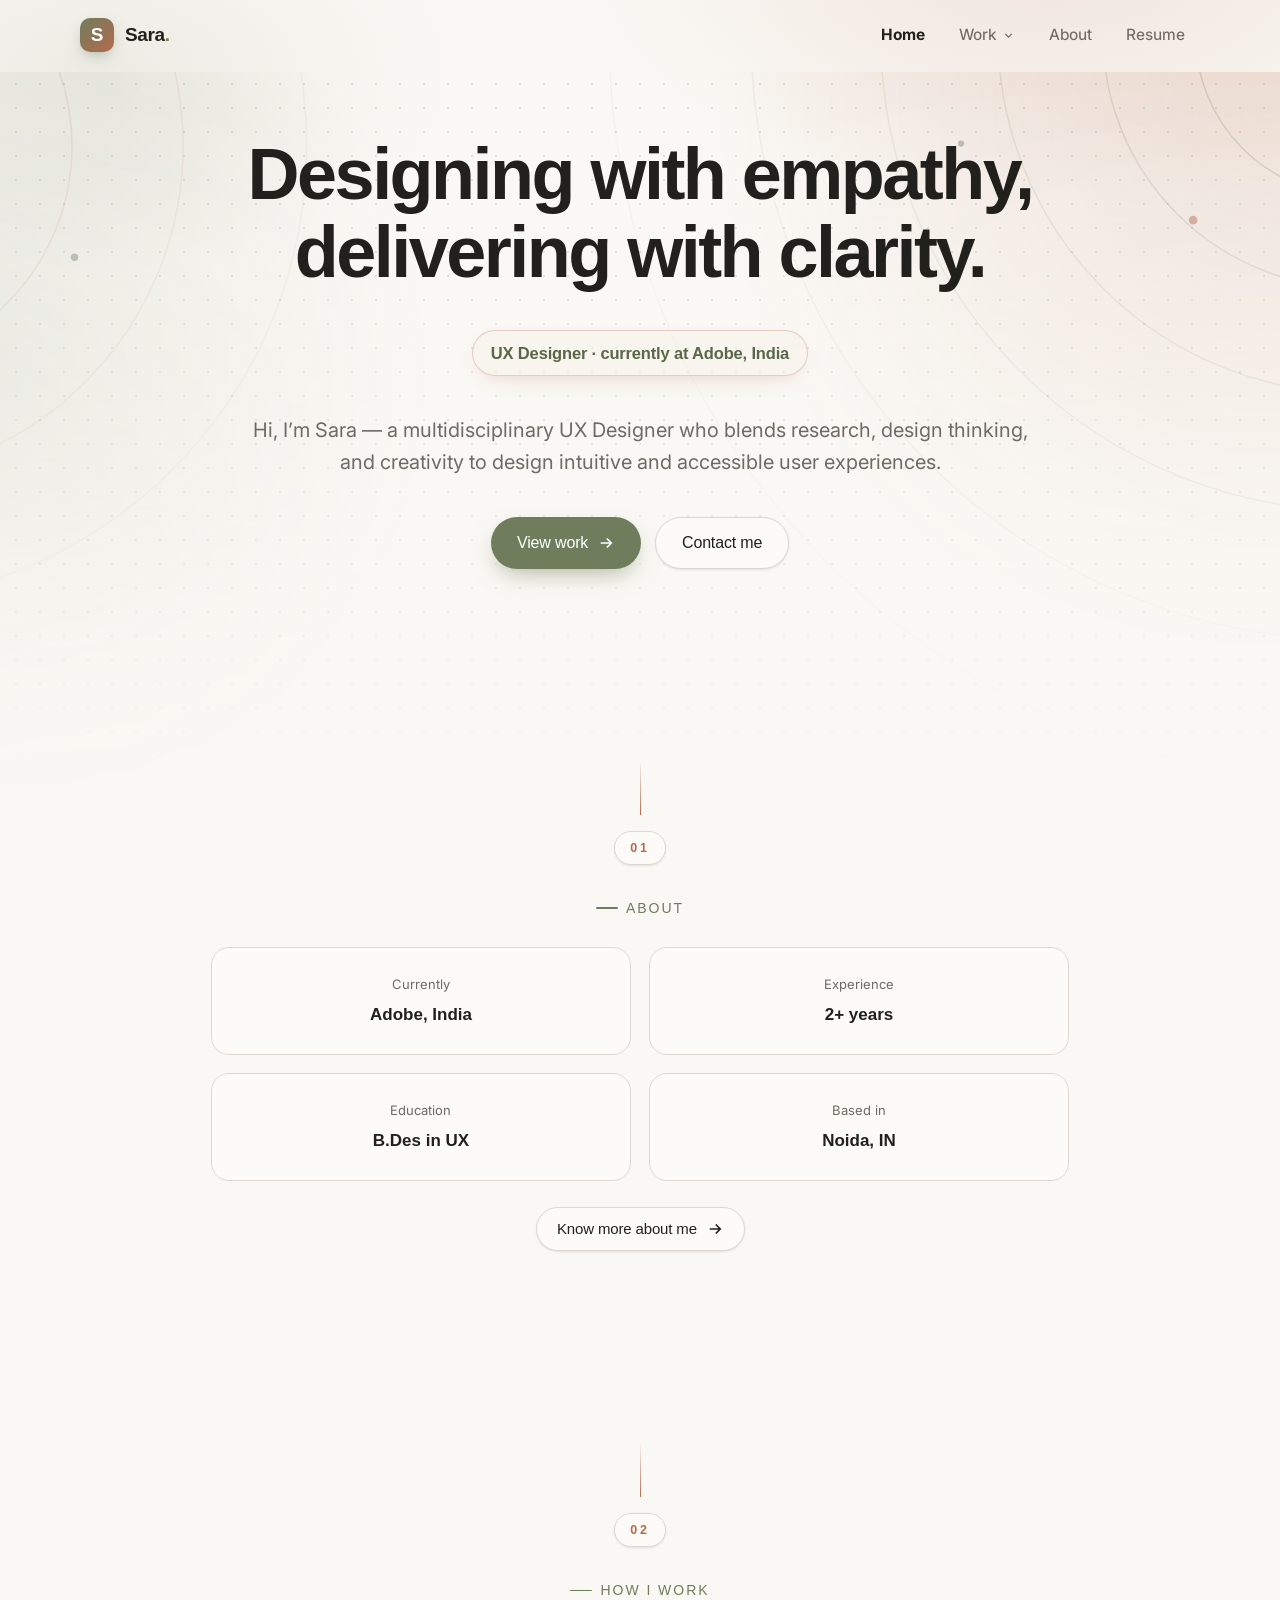
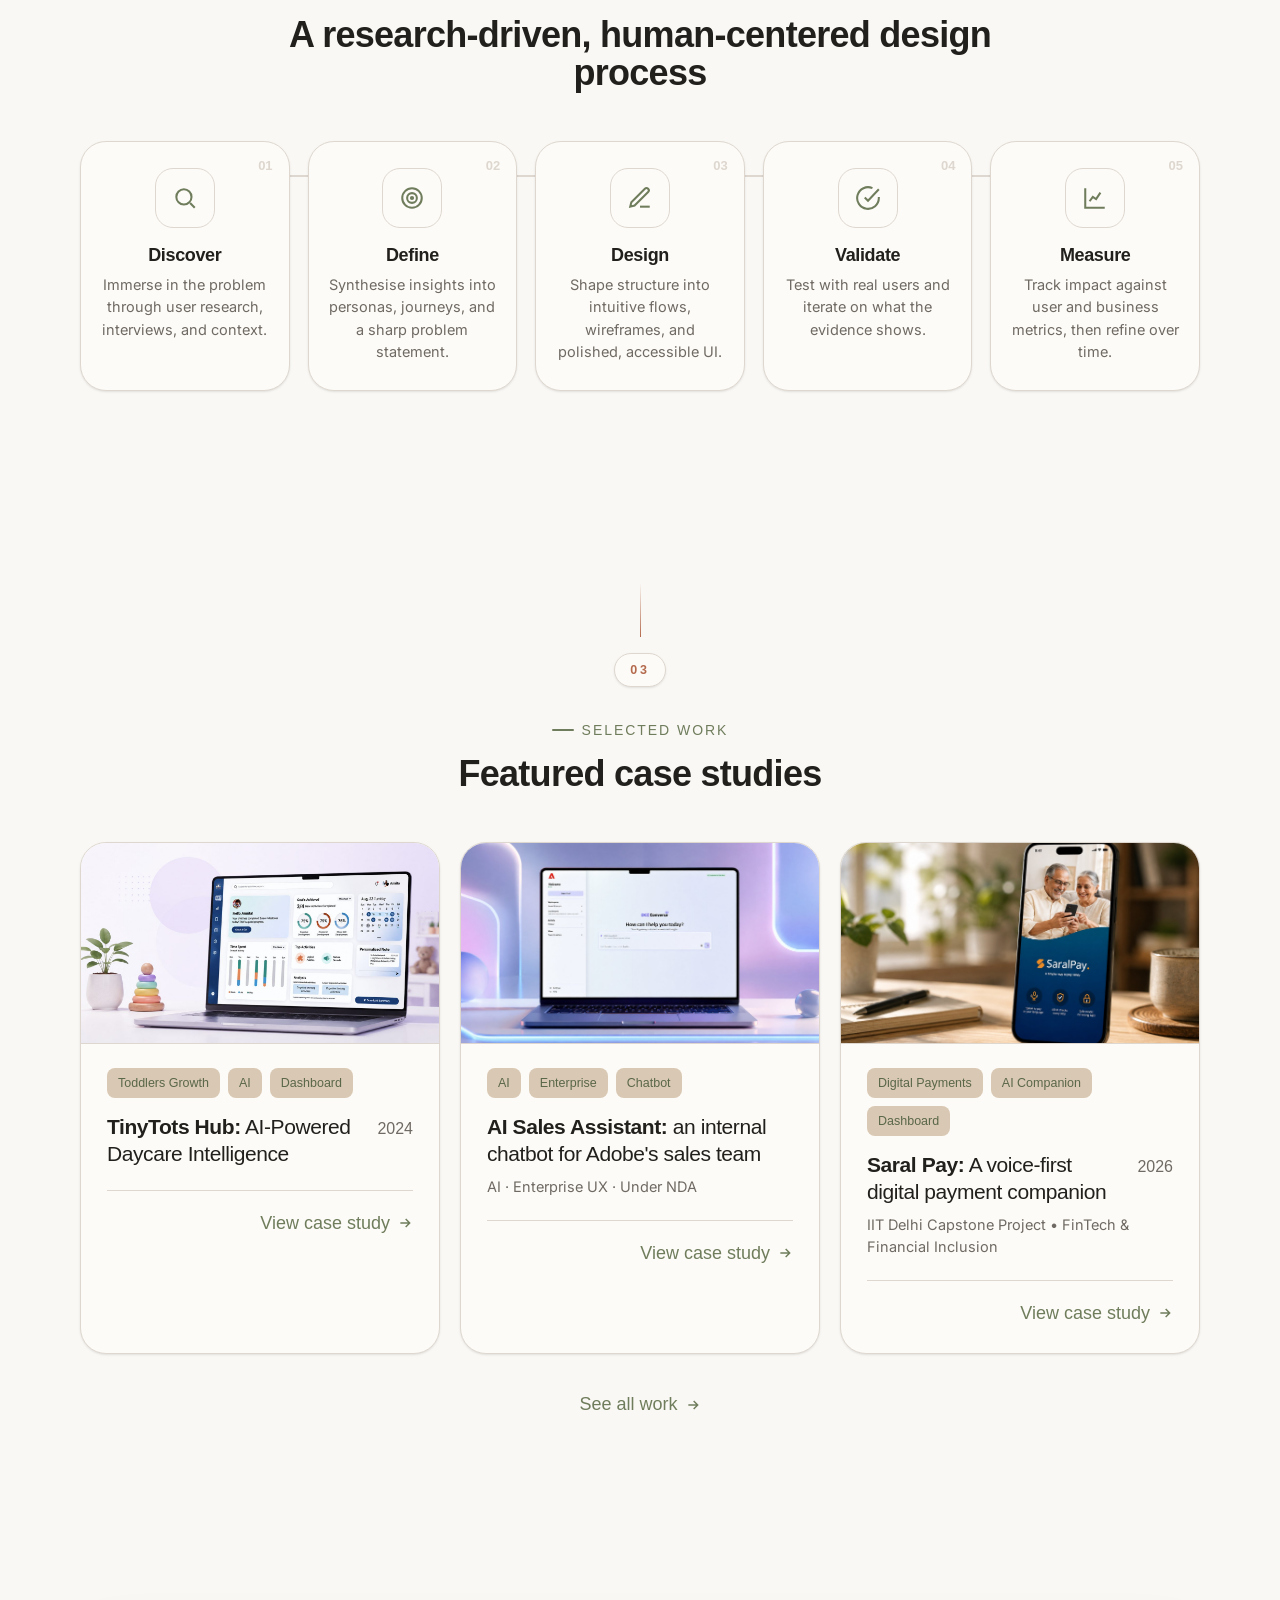
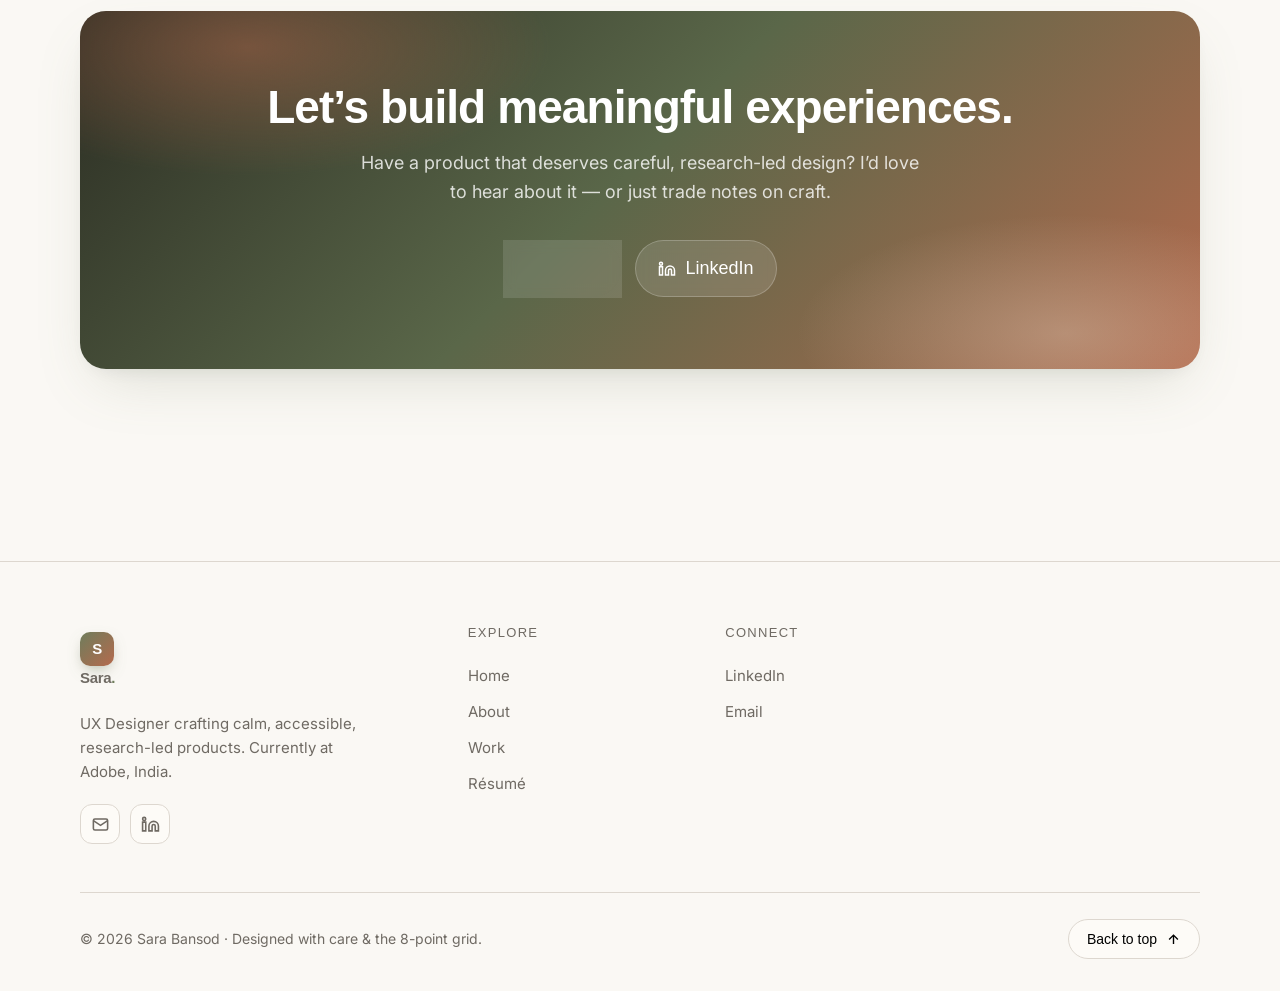
==== commit 7fc67942: "Update portfolio website" ====
--- a/site/index.html
+++ b/site/index.html
@@ -11,7 +11,7 @@
 <link href="https://fonts.googleapis.com/css2?family=Inter:wght@400;450;500;600;700&display=swap" rel="stylesheet" />
 <link href="https://api.fontshare.com/v2/css?f[]=satoshi@400,500,700,900&display=swap" rel="stylesheet" />
 
-<link rel="stylesheet" href="assets/css/styles.css" />
+<link rel="stylesheet" href="style.css">
 </head>
 <body>
 
@@ -177,8 +177,8 @@
         <h2>Let’s build meaningful experiences.</h2>
         <p>Have a product that deserves careful, research-led design? I’d love to hear about it — or just trade notes on craft.</p>
         <div class="cta-links">
-          <a href="mailto:hello@sarabansod.design"><svg viewBox="0 0 24 24" fill="none" stroke="currentColor" stroke-width="2"><rect x="3" y="5" width="18" height="14" rx="2"/><path d="m3 7 9 6 9-6"/></svg>Email</a>
-          <a href="#about" data-nav data-scroll="contact"><svg viewBox="0 0 24 24" fill="none" stroke="currentColor" stroke-width="2"><path d="M16 8a6 6 0 0 1 6 6v6h-4v-6a2 2 0 0 0-4 0v6h-4v-6a6 6 0 0 1 6-6zM2 9h4v11H2zM4 3a2 2 0 1 1 0 4 2 2 0 0 1 0-4z"/></svg>LinkedIn</a>
+          <a href="mailto:sara24work@gmail.com"><svg viewBox="0 0 24 24" fill="none" stroke="currentColor" stroke-width="2"><rect x="3" y="5" width="18" height="14" rx="2"/><path d="m3 7 9 6 9-6"/></svg>Email</a>
+          <a href="https://www.linkedin.com/in/sara-bansod" target="_blank" rel="noopener"><svg viewBox="0 0 24 24" fill="none" stroke="currentColor" stroke-width="2"><path d="M16 8a6 6 0 0 1 6 6v6h-4v-6a2 2 0 0 0-4 0v6h-4v-6a6 6 0 0 1 6-6zM2 9h4v11H2zM4 3a2 2 0 1 1 0 4 2 2 0 0 1 0-4z"/></svg>LinkedIn</a>
         </div>
       </div>
     </div>
@@ -200,8 +200,7 @@
   <div class="section" style="padding-top:var(--s3)">
     <div class="container profile">
       <div class="avatar reveal">
-        <div class="ph avatar-photo"><img src="assets/images/img1.jpg" alt="Sara Bansod" /></div>
-        <span class="badge-avail"><span class="dot"></span>Currently at Adobe</span>
+        <div class="ph avatar-photo"><img src="assets/img-01.jpg" alt="Sara Bansod" /></div>
       </div>
       
       <div class="reveal d1">
@@ -212,7 +211,6 @@
           <div class="fact"><div class="k">Location</div><div class="v">Noida, India</div></div>
           <div class="fact"><div class="k">Current company</div><div class="v">Adobe</div></div>
           <div class="fact"><div class="k">Experience</div><div class="v">2+ years</div></div>
-          <div class="fact"><div class="k">Focus</div><div class="v">Product & Systems</div></div>
         </div>
         <a href="#" class="btn btn-primary btn-sm" data-resume>
           <svg viewBox="0 0 24 24" fill="none" stroke="currentColor" stroke-width="2"><path d="M12 3v12m0 0 4-4m-4 4-4-4M4 21h16"/></svg>Download résumé (PDF)</a>
@@ -283,8 +281,8 @@
   <!-- SKILLS -->
   <div class="section" style="padding-top:0">
     <div class="container">
-      <div class="section-head reveal"><span class="eyebrow">Skills</span></div>
-      <div class="reveal d1" style="border:1px solid var(--border);border-radius:var(--r-lg);overflow:hidden;box-shadow:var(--shadow-sm);background:var(--surface-2);width:70%;max-width:820px;margin-inline:auto"><img src="assets/images/img2.jpg" alt="What I bring to a team" style="width:100%;height:auto;display:block"/></div>
+      <div class="section-head reveal"><span class="eyebrow">Skills</span><h2 class="h-section">What I bring to a team</h2></div>
+      <div class="skill-cloud reveal d1" id="skillsWrap"></div>
     </div>
   </div>
 
@@ -295,8 +293,8 @@
         <p class="lead">Tell me a little about your project or role. I usually reply within a day or two.</p></div>
       <div class="contact-grid">
         <div class="contact-info reveal">
-          <div class="row"><span class="ci"><svg viewBox="0 0 24 24" fill="none" stroke="currentColor" stroke-width="2"><rect x="3" y="5" width="18" height="14" rx="2"/><path d="m3 7 9 6 9-6"/></svg></span><div><div class="k">Email</div><div class="v">hello@sarabansod.design</div></div></div>
-          <div class="row"><span class="ci"><svg viewBox="0 0 24 24" fill="none" stroke="currentColor" stroke-width="2"><path d="M16 8a6 6 0 0 1 6 6v6h-4v-6a2 2 0 0 0-4 0v6h-4v-6a6 6 0 0 1 6-6zM2 9h4v11H2zM4 3a2 2 0 1 1 0 4 2 2 0 0 1 0-4z"/></svg></span><div><div class="k">LinkedIn</div><div class="v">/in/sarabansod</div></div></div>
+          <div class="row"><span class="ci"><svg viewBox="0 0 24 24" fill="none" stroke="currentColor" stroke-width="2"><rect x="3" y="5" width="18" height="14" rx="2"/><path d="m3 7 9 6 9-6"/></svg></span><div><div class="k">Email</div><div class="v">sara24work@gmail.com</div></div></div>
+          <div class="row"><span class="ci"><svg viewBox="0 0 24 24" fill="none" stroke="currentColor" stroke-width="2"><path d="M16 8a6 6 0 0 1 6 6v6h-4v-6a2 2 0 0 0-4 0v6h-4v-6a6 6 0 0 1 6-6zM2 9h4v11H2zM4 3a2 2 0 1 1 0 4 2 2 0 0 1 0-4z"/></svg></span><div><div class="k">LinkedIn</div><div class="v"><a href="https://www.linkedin.com/in/sara-bansod" target="_blank" rel="noopener" style="color:inherit;text-decoration:none">/in/sara-bansod</a></div></div></div>
           <div class="row"><span class="ci"><svg viewBox="0 0 24 24" fill="none" stroke="currentColor" stroke-width="2"><path d="M20 10c0 6-8 11-8 11s-8-5-8-11a8 8 0 0 1 16 0Z"/><circle cx="12" cy="10" r="3"/></svg></span><div><div class="k">Location</div><div class="v">Noida, India</div></div></div>
         </div>
         <form class="glass form reveal d1" id="contactForm" novalidate>
@@ -305,7 +303,7 @@
           <div class="field"><label for="cf-msg">Message</label><textarea id="cf-msg" name="message" placeholder="What are you working on?"></textarea><div class="msg">Please add a short message.</div></div>
           <button type="submit" class="btn btn-primary" style="width:100%">Send message
             <svg viewBox="0 0 24 24" fill="none" stroke="currentColor" stroke-width="2"><path d="m22 2-7 20-4-9-9-4Z"/><path d="M22 2 11 13"/></svg></button>
-          <div class="form-note" id="formNote">Thanks — your message is ready to send. (Demo form: connect it to your email service to go live.)</div>
+          <div class="form-note" id="formNote">Opening your email app with everything filled in — just press send there and it'll reach me directly.</div>
         </form>
       </div>
     </div>
@@ -357,17 +355,17 @@
       <div class="paper-cta reveal d2">
         <span class="pc-ico"><svg viewBox="0 0 24 24" fill="none" stroke="currentColor" stroke-width="2"><path d="M4 19.5A2.5 2.5 0 0 1 6.5 17H20"/><path d="M6.5 2H20v20H6.5A2.5 2.5 0 0 1 4 19.5v-15A2.5 2.5 0 0 1 6.5 2Z"/></svg></span>
         <span class="pc-txt"><b>Published research paper</b><span>Grounded in the secondary research &amp; findings from this project.</span></span>
-        <a href="#" class="btn btn-primary btn-sm" data-paper>Read the paper
+        <a href="https://link.springer.com/chapter/10.1007/978-981-97-2079-8_21" target="_blank" rel="noopener" class="btn btn-primary btn-sm">Read the paper
           <svg viewBox="0 0 24 24" fill="none" stroke="currentColor" stroke-width="2"><path d="M7 17 17 7M7 7h10v10"/></svg></a>
       </div>
 
       <div class="cs-meta reveal d2">
         <div class="m"><div class="k">Timeline</div><div class="v">2024</div></div>
         <div class="m"><div class="k">My role</div><div class="v">UX Designer</div></div>
-        <div class="m"><div class="k">Tools</div><div class="v">Figma · FigJam</div></div>
-        <div class="m"><div class="k">Project type</div><div class="v">IIT Delhi Capstone</div></div>
-      </div>
-      <div class="cs-cover reveal d3"><div class="ph"><svg viewBox="0 0 24 24" fill="none" stroke="currentColor" stroke-width="1.3"><rect x="3" y="3" width="18" height="18" rx="2"/><path d="m3 15 5-5 4 4 3-3 6 6"/><circle cx="8.5" cy="8.5" r="1.5"/></svg><span class="ph-label">Cover image — TinyTots Hub</span></div></div>
+        <div class="m"><div class="k">Tools</div><div class="v">Figma · FigJam · Miro</div></div>
+        <div class="m"><div class="k">Domain</div><div class="v">Childcare · EdTech · AI</div></div>
+      </div>
+      <div class="cs-cover reveal d3"><img src="assets/img-02.jpg" alt="TinyTots Hub — cover image" loading="lazy"/></div>
     </div>
   </div>
 
@@ -422,25 +420,14 @@
       <div class="cs-section reveal">
         <span class="eyebrow">Flows &amp; architecture</span>
         <h2>User flow &amp; information architecture</h2>
-        <div class="flow-elev"><svg viewBox="0 0 1220 580" style="min-width:1080px;margin-top:8px"><defs><marker id="ta" markerWidth="10" markerHeight="10" refX="7" refY="3" orient="auto"><path d="M0,0 L7,3 L0,6 Z" fill="#8a8178"/></marker></defs><circle cx="45" cy="150" r="27" fill="#9c5940"/><text x="45" y="154" text-anchor="middle" font-size="12.5" fill="#fff" font-family="Inter,sans-serif"><tspan x="45" dy="0">Start</tspan></text><rect x="88" y="124" width="125" height="52" rx="9" fill="#6F7D5C"/><text x="150.5" y="154.0" text-anchor="middle" font-size="12" fill="#fff" font-family="Inter,sans-serif"><tspan x="150.5" dy="0">Splash Screen</tspan></text><path d="M320,104 L390,150 L320,196 L250,150 Z" fill="#D9C8B3" stroke="#B46A4D"/><text x="320" y="147" text-anchor="middle" font-size="11.5" fill="#33291f" font-family="Inter,sans-serif"><tspan x="320" dy="0">Already a</tspan><tspan x="320" dy="14">member?</tspan></text><circle cx="320" cy="58" r="17" fill="#B46A4D"/><text x="320" y="62" text-anchor="middle" font-size="11" fill="#fff" font-family="Inter,sans-serif"><tspan x="320" dy="0">No</tspan></text><rect x="398" y="34" width="118" height="48" rx="9" fill="#6F7D5C"/><text x="457.0" y="62.0" text-anchor="middle" font-size="12" fill="#fff" font-family="Inter,sans-serif"><tspan x="457.0" dy="0">Sign Up</tspan></text><circle cx="320" cy="246" r="17" fill="#B46A4D"/><text x="320" y="250" text-anchor="middle" font-size="11" fill="#fff" font-family="Inter,sans-serif"><tspan x="320" dy="0">Yes</tspan></text><rect x="398" y="222" width="118" height="48" rx="9" fill="#6F7D5C"/><text x="457.0" y="250.0" text-anchor="middle" font-size="12" fill="#fff" font-family="Inter,sans-serif"><tspan x="457.0" dy="0">Sign In</tspan></text><rect x="578" y="124" width="118" height="52" rx="9" fill="#6F7D5C"/><text x="637.0" y="154.0" text-anchor="middle" font-size="12" fill="#fff" font-family="Inter,sans-serif"><tspan x="637.0" dy="0">Dashboard</tspan></text><path d="M750,124 L876,124 L862,176 L736,176 Z" fill="#EADFCB" stroke="#c9b393"/><text x="806.0" y="147.0" text-anchor="middle" font-size="12" fill="#33291f" font-family="Inter,sans-serif"><tspan x="806.0" dy="0">Scroll through</tspan><tspan x="806.0" dy="14">the options</tspan></text><path d="M932,110 L1104,110 L1090,190 L918,190 Z" fill="#EADFCB" stroke="#c9b393"/><text x="1011.0" y="136.0" text-anchor="middle" font-size="11.5" fill="#33291f" font-family="Inter,sans-serif">Click on <tspan font-weight="700">View More</tspan> for</text><text x="1011.0" y="152.0" text-anchor="middle" font-size="11.5" fill="#33291f" font-family="Inter,sans-serif">Cognitive Development</text><text x="1011.0" y="168.0" text-anchor="middle" font-size="11.5" fill="#33291f" font-family="Inter,sans-serif">category</text><rect x="930" y="214" width="155" height="64" rx="9" fill="#6F7D5C"/><text x="1007.5" y="236.0" text-anchor="middle" font-size="12" fill="#fff" font-family="Inter,sans-serif"><tspan x="1007.5" dy="0">Cognitive</tspan><tspan x="1007.5" dy="14">Development</tspan><tspan x="1007.5" dy="14">Summary page</tspan></text><path d="M932,306 L1093,306 L1079,362 L918,362 Z" fill="#EADFCB" stroke="#c9b393"/><text x="1005.5" y="331.0" text-anchor="middle" font-size="12" fill="#33291f" font-family="Inter,sans-serif"><tspan x="1005.5" dy="0">Add Filters (New</tspan><tspan x="1005.5" dy="14">By, Activities)</tspan></text><rect x="978" y="428" width="140" height="52" rx="9" fill="#6F7D5C"/><text x="1048.0" y="458.0" text-anchor="middle" font-size="12" fill="#fff" font-family="Inter,sans-serif"><tspan x="1048.0" dy="0">Activity Details</tspan></text><path d="M802,424 L938,424 L924,484 L788,484 Z" fill="#EADFCB" stroke="#c9b393"/><text x="863.0" y="451.0" text-anchor="middle" font-size="12" fill="#33291f" font-family="Inter,sans-serif"><tspan x="863.0" dy="0">Scroll through</tspan><tspan x="863.0" dy="14">the details</tspan></text><rect x="636" y="428" width="118" height="52" rx="9" fill="#6F7D5C"/><text x="695.0" y="458.0" text-anchor="middle" font-size="12" fill="#fff" font-family="Inter,sans-serif"><tspan x="695.0" dy="0">View Graph</tspan></text><path d="M480,424 L606,424 L592,484 L466,484 Z" fill="#EADFCB" stroke="#c9b393"/><text x="536.0" y="458.0" text-anchor="middle" font-size="12" fill="#33291f" font-family="Inter,sans-serif"><tspan x="536.0" dy="0">Click on Download</tspan></text><path d="M340,408 L410,454 L340,500 L270,454 Z" fill="#D9C8B3" stroke="#B46A4D"/><text x="340" y="451" text-anchor="middle" font-size="11.5" fill="#33291f" font-family="Inter,sans-serif"><tspan x="340" dy="0">Save as</tspan><tspan x="340" dy="14">suggested?</tspan></text><circle cx="340" cy="362" r="17" fill="#B46A4D"/><text x="340" y="366" text-anchor="middle" font-size="11" fill="#fff" font-family="Inter,sans-serif"><tspan x="340" dy="0">Yes</tspan></text><circle cx="340" cy="548" r="17" fill="#B46A4D"/><text x="340" y="552" text-anchor="middle" font-size="11" fill="#fff" font-family="Inter,sans-serif"><tspan x="340" dy="0">No</tspan></text><circle cx="180" cy="454" r="27" fill="#9c5940"/><text x="180" y="458" text-anchor="middle" font-size="12.5" fill="#fff" font-family="Inter,sans-serif"><tspan x="180" dy="0">End</tspan></text><polyline points="72,150 88,150" fill="none" stroke="#8a8178" stroke-width="2" marker-end="url(#ta)"/><polyline points="213,150 250,150" fill="none" stroke="#8a8178" stroke-width="2" marker-end="url(#ta)"/><polyline points="320,127 320,75" fill="none" stroke="#8a8178" stroke-width="2" marker-end="url(#ta)"/><polyline points="337,58 398,58" fill="none" stroke="#8a8178" stroke-width="2" marker-end="url(#ta)"/><polyline points="516,58 547,58 547,124" fill="none" stroke="#8a8178" stroke-width="2" marker-end="url(#ta)"/><polyline points="320,173 320,229" fill="none" stroke="#8a8178" stroke-width="2" marker-end="url(#ta)"/><polyline points="337,246 398,246" fill="none" stroke="#8a8178" stroke-width="2" marker-end="url(#ta)"/><polyline points="516,246 547,246 547,176" fill="none" stroke="#8a8178" stroke-width="2" marker-end="url(#ta)"/><polyline points="696,150 736,150" fill="none" stroke="#8a8178" stroke-width="2" marker-end="url(#ta)"/><polyline points="876,150 918,150" fill="none" stroke="#8a8178" stroke-width="2" marker-end="url(#ta)"/><polyline points="1011,190 1011,214" fill="none" stroke="#8a8178" stroke-width="2" marker-end="url(#ta)"/><polyline points="1007,278 1007,306" fill="none" stroke="#8a8178" stroke-width="2" marker-end="url(#ta)"/><polyline points="1005,362 1005,428" fill="none" stroke="#8a8178" stroke-width="2" marker-end="url(#ta)"/><polyline points="978,454 938,454" fill="none" stroke="#8a8178" stroke-width="2" marker-end="url(#ta)"/><polyline points="788,454 754,454" fill="none" stroke="#8a8178" stroke-width="2" marker-end="url(#ta)"/><polyline points="636,454 620,454" fill="none" stroke="#8a8178" stroke-width="2" marker-end="url(#ta)"/><polyline points="466,454 410,454" fill="none" stroke="#8a8178" stroke-width="2" marker-end="url(#ta)"/><polyline points="323,437 340,379" fill="none" stroke="#8a8178" stroke-width="2" marker-end="url(#ta)"/><polyline points="340,471 340,531" fill="none" stroke="#8a8178" stroke-width="2" marker-end="url(#ta)"/><polyline points="270,454 207,454" fill="none" stroke="#8a8178" stroke-width="2" marker-end="url(#ta)"/></svg></div>
+        <div class="flow-elev"><svg viewBox="0 0 1220 580" style="min-width:0;margin-top:8px"><defs><marker id="ta" markerWidth="10" markerHeight="10" refX="7" refY="3" orient="auto"><path d="M0,0 L7,3 L0,6 Z" fill="#8a8178"/></marker></defs><circle cx="45" cy="150" r="27" fill="#9c5940"/><text x="45" y="154" text-anchor="middle" font-size="12.5" fill="#fff" font-family="Inter,sans-serif"><tspan x="45" dy="0">Start</tspan></text><rect x="88" y="124" width="125" height="52" rx="9" fill="#6F7D5C"/><text x="150.5" y="154.0" text-anchor="middle" font-size="12" fill="#fff" font-family="Inter,sans-serif"><tspan x="150.5" dy="0">Splash Screen</tspan></text><path d="M320,104 L390,150 L320,196 L250,150 Z" fill="#D9C8B3" stroke="#B46A4D"/><text x="320" y="147" text-anchor="middle" font-size="11.5" fill="#33291f" font-family="Inter,sans-serif"><tspan x="320" dy="0">Already a</tspan><tspan x="320" dy="14">member?</tspan></text><circle cx="320" cy="58" r="17" fill="#B46A4D"/><text x="320" y="62" text-anchor="middle" font-size="11" fill="#fff" font-family="Inter,sans-serif"><tspan x="320" dy="0">No</tspan></text><rect x="398" y="34" width="118" height="48" rx="9" fill="#6F7D5C"/><text x="457.0" y="62.0" text-anchor="middle" font-size="12" fill="#fff" font-family="Inter,sans-serif"><tspan x="457.0" dy="0">Sign Up</tspan></text><circle cx="320" cy="246" r="17" fill="#B46A4D"/><text x="320" y="250" text-anchor="middle" font-size="11" fill="#fff" font-family="Inter,sans-serif"><tspan x="320" dy="0">Yes</tspan></text><rect x="398" y="222" width="118" height="48" rx="9" fill="#6F7D5C"/><text x="457.0" y="250.0" text-anchor="middle" font-size="12" fill="#fff" font-family="Inter,sans-serif"><tspan x="457.0" dy="0">Sign In</tspan></text><rect x="578" y="124" width="118" height="52" rx="9" fill="#6F7D5C"/><text x="637.0" y="154.0" text-anchor="middle" font-size="12" fill="#fff" font-family="Inter,sans-serif"><tspan x="637.0" dy="0">Dashboard</tspan></text><path d="M750,124 L876,124 L862,176 L736,176 Z" fill="#EADFCB" stroke="#c9b393"/><text x="806.0" y="147.0" text-anchor="middle" font-size="12" fill="#33291f" font-family="Inter,sans-serif"><tspan x="806.0" dy="0">Scroll through</tspan><tspan x="806.0" dy="14">the options</tspan></text><path d="M932,110 L1104,110 L1090,190 L918,190 Z" fill="#EADFCB" stroke="#c9b393"/><text x="1011.0" y="136.0" text-anchor="middle" font-size="11.5" fill="#33291f" font-family="Inter,sans-serif">Click on <tspan font-weight="700">View More</tspan> for</text><text x="1011.0" y="152.0" text-anchor="middle" font-size="11.5" fill="#33291f" font-family="Inter,sans-serif">Cognitive Development</text><text x="1011.0" y="168.0" text-anchor="middle" font-size="11.5" fill="#33291f" font-family="Inter,sans-serif">category</text><rect x="930" y="214" width="155" height="64" rx="9" fill="#6F7D5C"/><text x="1007.5" y="236.0" text-anchor="middle" font-size="12" fill="#fff" font-family="Inter,sans-serif"><tspan x="1007.5" dy="0">Cognitive</tspan><tspan x="1007.5" dy="14">Development</tspan><tspan x="1007.5" dy="14">Summary page</tspan></text><path d="M932,306 L1093,306 L1079,362 L918,362 Z" fill="#EADFCB" stroke="#c9b393"/><text x="1005.5" y="331.0" text-anchor="middle" font-size="12" fill="#33291f" font-family="Inter,sans-serif"><tspan x="1005.5" dy="0">Add Filters (New</tspan><tspan x="1005.5" dy="14">By, Activities)</tspan></text><rect x="978" y="428" width="140" height="52" rx="9" fill="#6F7D5C"/><text x="1048.0" y="458.0" text-anchor="middle" font-size="12" fill="#fff" font-family="Inter,sans-serif"><tspan x="1048.0" dy="0">Activity Details</tspan></text><path d="M802,424 L938,424 L924,484 L788,484 Z" fill="#EADFCB" stroke="#c9b393"/><text x="863.0" y="451.0" text-anchor="middle" font-size="12" fill="#33291f" font-family="Inter,sans-serif"><tspan x="863.0" dy="0">Scroll through</tspan><tspan x="863.0" dy="14">the details</tspan></text><rect x="636" y="428" width="118" height="52" rx="9" fill="#6F7D5C"/><text x="695.0" y="458.0" text-anchor="middle" font-size="12" fill="#fff" font-family="Inter,sans-serif"><tspan x="695.0" dy="0">View Graph</tspan></text><path d="M480,424 L606,424 L592,484 L466,484 Z" fill="#EADFCB" stroke="#c9b393"/><text x="536.0" y="458.0" text-anchor="middle" font-size="12" fill="#33291f" font-family="Inter,sans-serif"><tspan x="536.0" dy="0">Click on Download</tspan></text><path d="M340,408 L410,454 L340,500 L270,454 Z" fill="#D9C8B3" stroke="#B46A4D"/><text x="340" y="451" text-anchor="middle" font-size="11.5" fill="#33291f" font-family="Inter,sans-serif"><tspan x="340" dy="0">Save as</tspan><tspan x="340" dy="14">suggested?</tspan></text><circle cx="340" cy="362" r="17" fill="#B46A4D"/><text x="340" y="366" text-anchor="middle" font-size="11" fill="#fff" font-family="Inter,sans-serif"><tspan x="340" dy="0">Yes</tspan></text><circle cx="340" cy="548" r="17" fill="#B46A4D"/><text x="340" y="552" text-anchor="middle" font-size="11" fill="#fff" font-family="Inter,sans-serif"><tspan x="340" dy="0">No</tspan></text><circle cx="180" cy="454" r="27" fill="#9c5940"/><text x="180" y="458" text-anchor="middle" font-size="12.5" fill="#fff" font-family="Inter,sans-serif"><tspan x="180" dy="0">End</tspan></text><polyline points="72,150 88,150" fill="none" stroke="#8a8178" stroke-width="2" marker-end="url(#ta)"/><polyline points="213,150 250,150" fill="none" stroke="#8a8178" stroke-width="2" marker-end="url(#ta)"/><polyline points="320,127 320,75" fill="none" stroke="#8a8178" stroke-width="2" marker-end="url(#ta)"/><polyline points="337,58 398,58" fill="none" stroke="#8a8178" stroke-width="2" marker-end="url(#ta)"/><polyline points="516,58 547,58 547,124" fill="none" stroke="#8a8178" stroke-width="2" marker-end="url(#ta)"/><polyline points="320,173 320,229" fill="none" stroke="#8a8178" stroke-width="2" marker-end="url(#ta)"/><polyline points="337,246 398,246" fill="none" stroke="#8a8178" stroke-width="2" marker-end="url(#ta)"/><polyline points="516,246 547,246 547,176" fill="none" stroke="#8a8178" stroke-width="2" marker-end="url(#ta)"/><polyline points="696,150 736,150" fill="none" stroke="#8a8178" stroke-width="2" marker-end="url(#ta)"/><polyline points="876,150 918,150" fill="none" stroke="#8a8178" stroke-width="2" marker-end="url(#ta)"/><polyline points="1011,190 1011,214" fill="none" stroke="#8a8178" stroke-width="2" marker-end="url(#ta)"/><polyline points="1007,278 1007,306" fill="none" stroke="#8a8178" stroke-width="2" marker-end="url(#ta)"/><polyline points="1005,362 1005,428" fill="none" stroke="#8a8178" stroke-width="2" marker-end="url(#ta)"/><polyline points="978,454 938,454" fill="none" stroke="#8a8178" stroke-width="2" marker-end="url(#ta)"/><polyline points="788,454 754,454" fill="none" stroke="#8a8178" stroke-width="2" marker-end="url(#ta)"/><polyline points="636,454 620,454" fill="none" stroke="#8a8178" stroke-width="2" marker-end="url(#ta)"/><polyline points="466,454 410,454" fill="none" stroke="#8a8178" stroke-width="2" marker-end="url(#ta)"/><polyline points="323,437 340,379" fill="none" stroke="#8a8178" stroke-width="2" marker-end="url(#ta)"/><polyline points="340,471 340,531" fill="none" stroke="#8a8178" stroke-width="2" marker-end="url(#ta)"/><polyline points="270,454 207,454" fill="none" stroke="#8a8178" stroke-width="2" marker-end="url(#ta)"/></svg></div>
         <div class="ia-map"><div class="ia-flow"><span class="chip">Landing Page</span><span class="arw">&rarr;</span><span class="chip">Already a member?</span><span class="arw">&rarr;</span><div class="stack"><span class="chip">Sign Up</span><div class="sub"><span>User ID</span><span>Email ID</span><span>Create password</span><span>Confirm password</span></div><span class="chip">Sign In</span><div class="sub"><span>User ID / Email ID</span><span>Password</span></div></div><span class="arw">&rarr;</span><span class="chip">Allow app to send notification?</span><span class="arw">&rarr;</span><div class="stack"><span class="chip">Allow</span><span class="chip">Block</span></div><span class="arw">&rarr;</span><span class="chip hub">Tab Navigation</span></div><div class="ia-cols"><div class="ia-sec"><div class="hd">Overview</div><ul><li>Activities</li><li>Attendance</li><li><span>Calender</span><ul><li>Add / View</li></ul></li><li><span>Personalized Note</span><ul><li>View / Add</li><li>Save</li></ul></li></ul></div><div class="ia-sec"><div class="hd">Attendance</div><ul><li><span>Filters</span><ul><li>Timeline</li><li>Drop off / pick up</li></ul></li><li>Download</li></ul></div><div class="ia-sec"><div class="hd">Settings</div><ul><li><span>Notification</span><ul><li>Notification Tone</li></ul></li><li><span>Customized Alerts</span><ul><li>Set Alert Tone</li></ul></li><li><span>Themes</span><ul><li>Select Activity</li></ul></li><li>Logout</li></ul></div><div class="ia-sec"><div class="hd">Activities</div><div class="ia-sub"><div class="ia-subcard"><div class="st">Music</div><ul><li>View By (Timeline)</li><li>Development Type</li><li>Photos / Videos</li><li>Details / Summary</li><li>Download Summary</li></ul></div><div class="ia-subcard"><div class="st">Creative &amp; Art</div><ul><li>View By (Timeline)</li><li>Development Type</li><li>Photos / Videos</li><li>Details / Summary</li><li>Download Summary</li></ul></div><div class="ia-subcard"><div class="st">Play</div><ul><li>View By (Timeline)</li><li>Development Type</li><li>Photos / Videos</li><li>Details / Summary</li><li>Download Summary</li></ul></div><div class="ia-subcard"><div class="st">Other</div><ul><li>View By (Timeline)</li><li>Development Type</li><li>Photos / Videos</li><li>Details / Summary</li><li>Download Summary</li></ul></div></div></div><div class="ia-sec"><div class="hd">Profile</div><ul><li><span>Kid</span><ul><li>View / Edit Details</li><li>Upload Documents</li><li>Sleep Time</li><li>Meal Time</li></ul></li><li><span>Parent</span><ul><li>View / Edit Details</li></ul></li></ul></div></div></div>
       </div>
 
       <div class="cs-section reveal">
         <span class="eyebrow">How it works</span>
         <h2>The AI-integrated smart-toy loop</h2>
-        <div class="cs-list">
-          <div class="li"><span class="n">1</span><p>Infant interacts with the AI-integrated smart toy through various actions and responses.</p></div>
-          <div class="li"><span class="n">2</span><p>Microphone sensors with voice recognition capture and analyse children's verbal responses.</p></div>
-          <div class="li"><span class="n">3</span><p>The smart toy records these interactions and responses.</p></div>
-          <div class="li"><span class="n">4</span><p>AI algorithms process the collected data to extract meaningful patterns, emotions, and trends.</p></div>
-          <div class="li"><span class="n">5</span><p>The camera captures the infant's responses and reactions, with a screen for displaying images.</p></div>
-          <div class="li"><span class="n">6</span><p>NLP and other techniques help the AI understand infant responses.</p></div>
-          <div class="li"><span class="n">7</span><p>From the processed data, the AI generates charts, graphs, and analysis of the infant's interactions.</p></div>
-          <div class="li"><span class="n">8</span><p>The charts and analysis are presented on a user-friendly dashboard.</p></div>
-          <div class="li"><span class="n">9</span><p>The dashboard gives an overview of the infant's interactions and responses over time.</p></div>
-        </div>
-        <div class="sys-steps"><div class="sys-step"><div class="num">1</div><div><p>Infant interacts with the AI-integrated smart toy through various actions and responses.</p></div></div><div class="sys-step"><div class="num">2</div><div><p>Microphone sensors with voice recognition capabilities for capturing and analyzing children's verbal responses.</p></div></div><div class="sys-step"><div class="num">3</div><div><p>Smart toy records these interactions and responses.</p></div></div><div class="sys-step"><div class="num">4</div><div><p>AI algorithms process the collected data to extract meaningful patterns, emotions, and trends.</p></div></div><div class="sys-step"><div class="num">5</div><div><p>The camera captures the infant's responses, reactions and a screen for displaying images.</p></div></div><div class="sys-step"><div class="num">6</div><div><p>The AI algorithms may use natural language processing (NLP) and other techniques to understand infant responses.</p></div></div><div class="sys-step"><div class="num">7</div><div><p>Based on the processed data, the AI generates charts, graphs, and analysis related to the infant's interactions and responses.</p></div></div><div class="sys-step full"><div class="num">8</div><div><p>The generated charts and analysis are presented on a user-friendly dashboard.</p><div class="sys-dash"><div class="dh"><svg viewBox="0 0 24 24" width="16" height="16" fill="none" stroke="var(--primary)" stroke-width="2"><rect x="3" y="3" width="18" height="18" rx="3"/><path d="M3 9h18"/></svg>TinyTots Hub</div><div class="sys-cards"><div class="sys-c"><div class="lab">Engagement Score</div><div style="display:flex;align-items:center;gap:10px"><span class="sys-donut"><i>78%</i></span><span style="font-size:12px;color:var(--text-2)">High</span></div></div><div class="sys-c"><div class="lab">Emotional Trend</div><div class="big">+12%</div><svg viewBox="0 0 120 34" style="width:100%;height:26px"><polyline points="0,26 20,20 40,24 60,10 80,16 100,6 120,12" fill="none" stroke="var(--primary)" stroke-width="2"/></svg></div><div class="sys-c"><div class="lab">Interactions</div><div class="big">128</div><div class="lab">This Week</div></div></div><div class="sys-cards" style="grid-template-columns:1fr 1fr;margin-top:12px"><div class="sys-c"><div class="lab">Response Breakdown</div><div class="sys-leg"><i style="background:var(--primary)"></i>Positive 60%<br><i style="background:#8a9a6d"></i>Neutral 25%<br><i style="background:#C99A4B"></i>Curious 10%<br><i style="background:var(--secondary)"></i>Others 5%</div></div><div class="sys-c"><div class="lab">Activity Overview</div><div class="sys-act"><div><span>Story Time</span><span class="t">9:30 AM</span></div><div><span>Cognitive Play</span><span class="t">11:15 AM</span></div><div><span>Music &amp; Movement</span><span class="t">2:00 PM</span></div></div></div></div></div></div></div><div class="sys-step full"><div class="num">9</div><div><p>The dashboard provides an overview of the infant's interactions and responses over time.</p></div></div></div>
+        <div class="hiw"><div class="hiw-row"><div class="hiw-card"><span class="hiw-n">1</span><p>Infant interacts with the AI smart toy.</p></div><span class="hiw-ar">&rarr;</span><div class="hiw-card"><span class="hiw-n">2</span><p>Mic + voice recognition capture verbal responses.</p></div><span class="hiw-ar">&rarr;</span><div class="hiw-card"><span class="hiw-n">3</span><p>Smart toy records the interactions.</p></div></div><div class="hiw-down"><svg viewBox="0 0 24 24" fill="none" stroke="currentColor" stroke-width="2.4"><path d="M12 5v14M6 13l6 6 6-6"/></svg></div><div class="hiw-row"><div class="hiw-card"><span class="hiw-n">4</span><p>AI extracts patterns, emotions and trends.</p></div><span class="hiw-ar">&rarr;</span><div class="hiw-card"><span class="hiw-n">5</span><p>Camera captures reactions; screen shows images.</p></div><span class="hiw-ar">&rarr;</span><div class="hiw-card"><span class="hiw-n">6</span><p>NLP helps interpret the infant's responses.</p></div></div><div class="hiw-down"><svg viewBox="0 0 24 24" fill="none" stroke="currentColor" stroke-width="2.4"><path d="M12 5v14M6 13l6 6 6-6"/></svg></div><div class="hiw-row"><div class="hiw-card"><span class="hiw-n">7</span><p>AI generates charts, graphs and analysis.</p></div><span class="hiw-ar">&rarr;</span><div class="hiw-card"><span class="hiw-n">8</span><p>Results shown on a friendly dashboard.</p></div><span class="hiw-ar">&rarr;</span><div class="hiw-card"><span class="hiw-n">9</span><p>Dashboard gives an overview over time.</p></div></div></div>
       </div>
 
       <div class="cs-section reveal">
@@ -448,14 +435,14 @@
         <h2>A soft, friendly, trustworthy palette</h2>
         <p>Built for a childcare &amp; AI-powered platform — approachable colour with clear semantic roles for actions, success, insights, and alerts.</p>
         <div class="palette">
-          <div class="sw"><i style="background:#2563EB"></i><span>#2563EB</span></div>
-          <div class="sw"><i style="background:#22C55E"></i><span>#22C55E</span></div>
-          <div class="sw"><i style="background:#14B8A6"></i><span>#14B8A6</span></div>
-          <div class="sw"><i style="background:#7C3AED"></i><span>#7C3AED</span></div>
-          <div class="sw"><i style="background:#F97316"></i><span>#F97316</span></div>
-          <div class="sw"><i style="background:#F1F5F9;border-color:#E2E8F0"></i><span>#F1F5F9</span></div>
-          <div class="sw"><i style="background:#94A3B8"></i><span>#94A3B8</span></div>
-          <div class="sw"><i style="background:#0F172A"></i><span>#0F172A</span></div>
+          <div class="sw"><i style="background:#264B82"></i><span>#264B82</span></div>
+          <div class="sw"><i style="background:#54A794"></i><span>#54A794</span></div>
+          <div class="sw"><i style="background:#B55823"></i><span>#B55823</span></div>
+          <div class="sw"><i style="background:#509EC3"></i><span>#509EC3</span></div>
+          <div class="sw"><i style="background:#375A8D"></i><span>#375A8D</span></div>
+          <div class="sw"><i style="background:#F4F5FA;border-color:#E2E8F0"></i><span>#F4F5FA</span></div>
+          <div class="sw"><i style="background:#97ACC3"></i><span>#97ACC3</span></div>
+          <div class="sw"><i style="background:#000000"></i><span>#000000</span></div>
         </div>
       </div>
 
@@ -514,11 +501,11 @@
 
       <div class="cs-meta reveal d2">
         <div class="m"><div class="k">Programme</div><div class="v">IIT Delhi · AI-led UX &amp; CX Innovation</div></div>
-        <div class="m"><div class="k">Team</div><div class="v">Cognitive Load — Sara, Subhadip, Tanmaya, Souvik</div></div>
+        <div class="m"><div class="k">Team</div><div class="v">Team project</div></div>
         <div class="m"><div class="k">Tools</div><div class="v">Figma · Lyssna · MS Office</div></div>
         <div class="m"><div class="k">Type</div><div class="v">Capstone project</div></div>
       </div>
-      <div class="cs-cover reveal d3"><img src="assets/images/img3.jpg" alt="Saral Pay cover" style="width:100%;height:100%;object-fit:cover"/></div>
+      <div class="cs-cover cs-cover-tall reveal d3"><img src="assets/img-03.jpg" alt="Saral Pay cover" style="width:100%;height:100%;object-fit:cover"/></div>
     </div>
   </div>
 
@@ -556,48 +543,30 @@
         <p style="font-family:var(--font-display);font-weight:700;margin:18px 0 0">Feature Benchmarking Against Current Indian FinTech Apps</p><div class="cs-table-wrap"><table class="cs-table bench"><thead><tr><th>Feature</th><th>Google Pay</th><th>PhonePe</th><th>Paytm</th><th>BHIM</th></tr></thead><tbody><tr><td>Voice-Led Onboarding</td><td><span class="x">&#10007;</span></td><td><span class="x">&#10007;</span></td><td><span class="x">&#10007;</span></td><td><span class="x">&#10007;</span></td></tr><tr><td>Step-by-Step Guided Setup</td><td><span class="w">&#9888;</span> Basic</td><td><span class="w">&#9888;</span> Basic</td><td><span class="w">&#9888;</span> Basic</td><td><span class="w">&#9888;</span> Basic</td></tr><tr><td>Practice Mode (Dummy Transactions)</td><td><span class="x">&#10007;</span></td><td><span class="x">&#10007;</span></td><td><span class="x">&#10007;</span></td><td><span class="x">&#10007;</span></td></tr><tr><td>Explain Before Action</td><td><span class="w">&#9888;</span> Limited</td><td><span class="w">&#9888;</span> Limited</td><td><span class="w">&#9888;</span> Limited</td><td><span class="w">&#9888;</span> Limited</td></tr><tr><td>Emergency Help Button Throughout Journey</td><td><span class="x">&#10007;</span></td><td><span class="x">&#10007;</span></td><td><span class="x">&#10007;</span></td><td><span class="x">&#10007;</span></td></tr><tr><td>Voice-Based Navigation</td><td><span class="x">&#10007;</span></td><td><span class="x">&#10007;</span></td><td><span class="x">&#10007;</span></td><td><span class="x">&#10007;</span></td></tr><tr><td>Scam Detection & Reassurance Layer</td><td><span class="w">&#9888;</span> Alerts Only</td><td><span class="w">&#9888;</span> Alerts Only</td><td><span class="w">&#9888;</span> Alerts Only</td><td><span class="x">&#10007;</span></td></tr><tr><td>Confidence-Building Journey</td><td><span class="x">&#10007;</span></td><td><span class="x">&#10007;</span></td><td><span class="x">&#10007;</span></td><td><span class="x">&#10007;</span></td></tr><tr><td>Low-Literacy Focus</td><td><span class="x">&#10007;</span></td><td><span class="x">&#10007;</span></td><td><span class="x">&#10007;</span></td><td><span class="w">&#9888;</span> Partial</td></tr><tr><td>Trust-First UX</td><td><span class="w">&#9888;</span> Secondary</td><td><span class="w">&#9888;</span> Secondary</td><td><span class="w">&#9888;</span> Secondary</td><td><span class="w">&#9888;</span> Secondary</td></tr><tr><td>Error Recovery Guidance</td><td><span class="w">&#9888;</span> Customer Support</td><td><span class="w">&#9888;</span> Customer Support</td><td><span class="w">&#9888;</span> Customer Support</td><td><span class="w">&#9888;</span> Customer Support</td></tr><tr><td>Digital Literacy Support</td><td><span class="x">&#10007;</span></td><td><span class="x">&#10007;</span></td><td><span class="x">&#10007;</span></td><td><span class="x">&#10007;</span></td></tr></tbody></table></div>
       </div>
 
-      <div class="cs-section reveal">
-        <span class="eyebrow">Primary research · Survey</span>
-        <h2>What we observed — 17 participants</h2>
-        <p><strong>17 participants</strong> · 4 age groups · 11 digital-payment users · 6 non-users.</p>
-        <div class="cs-list">
-          <div class="li"><span class="n">1</span><p>11 of 17 (65%) already use digital payment apps, yet 5 rated their confidence only 3/5 — regular usage does not always translate into confidence.</p></div>
-          <div class="li"><span class="n">2</span><p>9 of 17 (53%) were above 60 years of age, making older adults a significant user group with unique challenges.</p></div>
-          <div class="li"><span class="n">3</span><p>The most common concerns were sending money to the wrong person (6) and fraud/scams (5) — users fear irreversible financial mistakes more than technical issues.</p></div>
-          <div class="li"><span class="n">4</span><p>Faced with a failed or uncertain transaction, 7 would ask someone for help and 7 would contact customer care — a strong dependence on external support.</p></div>
-          <div class="li"><span class="n">5</span><p>Ease of use (7) was the most influential factor when choosing a payment app, followed by speed of transaction (4).</p></div>
-          <div class="li"><span class="n">6</span><p>6 of 17 (35%) still don't use digital payment apps — preferring cash, not knowing how, or not owning a smartphone — barriers extend beyond technology to trust and confidence.</p></div>
-        </div>
-      </div>
-
-      <div class="cs-section reveal">
-        <span class="eyebrow">Primary research · Interviews</span>
-        <h2>What we observed — in-depth interviews</h2>
-        <div class="cs-list">
-          <div class="li"><span class="n">·</span><p>Users associate digital payments with risk rather than convenience, making them hesitant to initiate transactions on their own.</p></div>
-          <div class="li"><span class="n">·</span><p>They constantly seek reassurance before taking financial actions, especially when confirming a payment or entering sensitive details.</p></div>
-          <div class="li"><span class="n">·</span><p>Confidence drops whenever users encounter unfamiliar financial terms or multiple decision points, causing them to pause or abandon the task.</p></div>
-          <div class="li"><span class="n">·</span><p>Users prefer learning through guidance and real-life demonstrations instead of reading instructions or exploring the app independently.</p></div>
-          <div class="li"><span class="n">·</span><p>Trust is built through familiarity and positive past experiences, whereas a single bad experience can discourage future usage.</p></div>
-          <div class="li"><span class="n">·</span><p>Users expressed a strong desire to become self-reliant — but only if the payment journey feels safe, predictable, and easy to understand.</p></div>
-        </div>
-      </div>
-
-      <div class="cs-section reveal">
+            <div class="cs-section reveal">
+        <span class="eyebrow">Primary research</span>
+        <h2>What we observed</h2>
+        <div class="research-2col">
+          <div><h4 class="rc-h">Survey · 17 participants</h4><p class="muted" style="font-size:12.5px;margin:0 0 10px">4 age groups · 11 users · 6 non-users.</p><div class="cs-list small"><div class="li"><span class="n">1</span><p>11/17 (65%) already use payment apps, yet 5 rated confidence only 3/5 — usage &ne; confidence.</p></div><div class="li"><span class="n">2</span><p>9/17 (53%) were 60+, making older adults a key user group.</p></div><div class="li"><span class="n">3</span><p>Top concerns: sending to the wrong person (6) and fraud/scams (5) — fear of irreversible mistakes.</p></div><div class="li"><span class="n">4</span><p>On a failed transaction, 7 would ask someone and 7 would contact care — heavy dependence on support.</p></div><div class="li"><span class="n">5</span><p>Ease of use (7) was the biggest factor in choosing an app, then speed (4).</p></div><div class="li"><span class="n">6</span><p>6/17 (35%) still don't use apps — prefer cash, don't know how, or no smartphone.</p></div></div></div>
+          <div><h4 class="rc-h">In-depth interviews</h4><div class="cs-list small"><div class="li"><span class="n">·</span><p>Users link digital payments with risk, not convenience — hesitant to start on their own.</p></div><div class="li"><span class="n">·</span><p>They seek reassurance before financial actions, especially at confirmation.</p></div><div class="li"><span class="n">·</span><p>Confidence drops with unfamiliar terms or many decision points — they pause or abandon.</p></div><div class="li"><span class="n">·</span><p>They prefer learning through guidance and demos over reading instructions.</p></div><div class="li"><span class="n">·</span><p>Trust builds through familiarity; one bad experience discourages future use.</p></div><div class="li"><span class="n">·</span><p>They want to be self-reliant — but only if the journey feels safe and predictable.</p></div></div></div>
+        </div>
+      </div>
+
+<div class="cs-section reveal">
         <span class="eyebrow">Research synthesis</span>
         <h2>What the research told us</h2>
-        <div class="cs-cards">
+        <div class="cs-cards row3">
           <div class="c"><h4>Build confidence, not just access</h4><p>Users already have smartphones and understand technology. The real barrier is confidence while handling money.</p></div>
           <div class="c"><h4>Reduce fear through reassurance</h4><p>Fear of irreversible mistakes causes hesitation and task abandonment.</p></div>
           <div class="c"><h4>Promote independent decision-making</h4><p>Users frequently depend on trusted family members for financial tasks.</p></div>
         </div>
-        <div class="cs-quote">The biggest barrier isn't digital literacy — it's digital confidence.</div>
+        <div class="cs-quote cs-quote-hl">The biggest barrier isn't digital literacy - it's digital confidence.</div>
       </div>
 
       <div class="cs-section reveal">
         <span class="eyebrow">02 · Defining the problem</span>
         <h2>Trust, confidence &amp; control</h2>
-        <div class="cs-cards">
+        <div class="cs-cards row3">
           <div class="c"><h4>Trust</h4><p>Users understand their money but fear making irreversible mistakes in unfamiliar digital payment flows.</p></div>
           <div class="c"><h4>Confidence</h4><p>Clear payee details, predictable steps, visible payment status, warnings and recovery options are more reassuring than generic security messages.</p></div>
           <div class="c"><h4>Control</h4><p>Users need a personalised experience with familiar payments, fewer options and optional guidance that supports independence without taking control away.</p></div>
@@ -636,22 +605,32 @@
         <span class="eyebrow">05 · Bringing the strategy to life</span>
         <h2>Key features &amp; error / recovery states</h2>
 
-        <h3 style="font-size:19px;margin:6px 0 10px">Splash screen — invite trust, security &amp; approachability</h3>
-        <p>Realistic, slightly-uncertain imagery of the user segments. A <strong>blue-teal palette</strong> signals calm, security and trust; <strong>orange accents</strong> add warmth and highlight key information.</p>
-        <div class="ph" style="aspect-ratio:16/9;border-radius:var(--r-md);margin-top:14px"><svg viewBox="0 0 24 24" fill="none" stroke="currentColor" stroke-width="1.3"><rect x="3" y="3" width="18" height="18" rx="2"/><path d="m3 15 5-5 4 4 3-3 6 6"/><circle cx="8.5" cy="8.5" r="1.5"/></svg><span class="ph-label">Splash screen</span></div>
-
-        <h3 style="font-size:19px;margin:26px 0 10px">Onboarding — setting up a customised dashboard</h3>
-        <p>Users personalise the app around the bills they pay and the people they trust. <strong>Controlled Payments</strong> limits transfers to trusted recipients to prevent accidental sends — and every choice is reversible.</p>
-        <div class="ph" style="aspect-ratio:16/9;border-radius:var(--r-md);margin-top:14px"><svg viewBox="0 0 24 24" fill="none" stroke="currentColor" stroke-width="1.3"><rect x="3" y="3" width="18" height="18" rx="2"/><path d="m3 15 5-5 4 4 3-3 6 6"/><circle cx="8.5" cy="8.5" r="1.5"/></svg><span class="ph-label">Onboarding &amp; Controlled Payments</span></div>
-
-        <h3 style="font-size:19px;margin:26px 0 10px">Dashboard — customised, gamified &amp; easy access</h3>
-        <p>Shows only relevant options, trusted recipients and frequent actions to cut complexity. A <strong>gamified progress bar</strong> rewards activity, with direct access to ASHA via chat or voice.</p>
-        <div class="ph" style="aspect-ratio:16/9;border-radius:var(--r-md);margin-top:14px"><svg viewBox="0 0 24 24" fill="none" stroke="currentColor" stroke-width="1.3"><rect x="3" y="3" width="18" height="18" rx="2"/><path d="m3 15 5-5 4 4 3-3 6 6"/><circle cx="8.5" cy="8.5" r="1.5"/></svg><span class="ph-label">Customised dashboard</span></div>
-
-        <h3 style="font-size:19px;margin:26px 0 10px">ASHA — AI support &amp; help agent</h3>
-        <p>A familiar chat/voice companion that guides each step with <strong>safety checks — but never decides for the user</strong>. Every critical action needs the user's approval, and ASHA flags how to protect sensitive information.</p>
-        <div class="ph" style="aspect-ratio:16/9;border-radius:var(--r-md);margin-top:14px"><svg viewBox="0 0 24 24" fill="none" stroke="currentColor" stroke-width="1.3"><rect x="3" y="3" width="18" height="18" rx="2"/><path d="m3 15 5-5 4 4 3-3 6 6"/><circle cx="8.5" cy="8.5" r="1.5"/></svg><span class="ph-label">ASHA — AI payment companion</span></div>
-        <div class="ph" style="aspect-ratio:16/9;border-radius:var(--r-md);margin-top:14px"><svg viewBox="0 0 24 24" fill="none" stroke="currentColor" stroke-width="1.3"><rect x="3" y="3" width="18" height="18" rx="2"/><path d="m3 15 5-5 4 4 3-3 6 6"/><circle cx="8.5" cy="8.5" r="1.5"/></svg><span class="ph-label">Final prototype — see demo</span></div>
+        <div class="saral-screens-grid">
+          <div class="saral-screen-block">
+            <h3>Splash screen — invite trust, security &amp; approachability</h3>
+            <p>Realistic, slightly-uncertain imagery of the user segments. A <strong>blue-teal palette</strong> signals calm, security and trust; <strong>orange accents</strong> add warmth and highlight key information.</p>
+            <div class="ph saral-ph"><img src="assets/img-04.jpg" alt="SaralPay splash screen — an older couple looking at a phone together" loading="lazy"/></div>
+          </div>
+
+          <div class="saral-screen-block">
+            <h3>Onboarding — setting up a customised dashboard</h3>
+            <p>Users personalise the app around the bills they pay and the people they trust. <strong>Controlled Payments</strong> limits transfers to trusted recipients to prevent accidental sends — and every choice is reversible.</p>
+            <div class="ph saral-ph"><img src="assets/img-05.jpg" alt="Controlled Payment Mode onboarding screen" loading="lazy"/></div>
+          </div>
+
+          <div class="saral-screen-block">
+            <h3>Dashboard — customised, gamified &amp; easy access</h3>
+            <p>Shows only relevant options, trusted recipients and frequent actions to cut complexity. A <strong>gamified progress bar</strong> rewards activity, with direct access to ASHA via chat or voice.</p>
+            <div class="ph saral-ph"><img src="assets/img-06.jpg" alt="SaralPay Pay Bills dashboard screen" loading="lazy"/></div>
+          </div>
+
+          <div class="saral-screen-block">
+            <h3>ASHA — AI support &amp; help agent</h3>
+            <p>A familiar chat/voice companion that guides each step with <strong>safety checks — but never decides for the user</strong>. Every critical action needs the user's approval, and ASHA flags how to protect sensitive information.</p>
+            <div class="ph saral-ph"><img src="assets/img-07.jpg" alt="ASHA AI payment confirmation chat screen" loading="lazy"/></div>
+          </div>
+
+          </div>
       </div>
 
       <div class="cs-section reveal">
@@ -704,21 +683,6 @@
       </div>
 
       <div class="cs-section reveal">
-        <span class="eyebrow">Return on investment</span>
-        <h2>The business case</h2>
-        <div class="cs-table-wrap"><table class="cs-table">
-          <tr><th>Investment</th><th>Cost (₹)</th><th>Return</th><th>Value</th></tr>
-          <tr><td>Design</td><td>160,000</td><td>Revenue per customer (before)</td><td>₹110</td></tr>
-          <tr><td>Development</td><td>160,000</td><td>Revenue per customer (after)</td><td>₹1,100</td></tr>
-          <tr><td>Testing</td><td>140,000</td><td>Total customers</td><td>100,000</td></tr>
-          <tr><td>Deployment</td><td>140,000</td><td>Total return</td><td>₹19,000,000</td></tr>
-          <tr><td>Marketing</td><td>150,000</td><td>ROI (absolute)</td><td>₹18,631,135</td></tr>
-          <tr><td>Support · AI · misc.</td><td>293,250</td><td>ROI (%)</td><td><b>2,339.92%</b></td></tr>
-          <tr><td><b>Total investment</b></td><td><b>₹1,368,865</b></td><td></td><td></td></tr>
-        </table></div>
-      </div>
-
-      <div class="cs-section reveal">
         <span class="eyebrow">07 · tl;dr</span>
         <h2>From problem statement to solution</h2>
         <div class="cs-cards">
@@ -764,7 +728,7 @@
         <div class="m"><div class="k">Focus</div><div class="v">Hawkers &amp; customers</div></div>
         <div class="m"><div class="k">Type</div><div class="v">UX case study</div></div>
       </div>
-      <div class="cs-cover reveal d3"><img src="assets/images/img4.jpg" alt="StreetEats cover illustration" style="width:100%;height:100%;object-fit:cover"/></div>
+      <div class="cs-cover reveal d3"><img src="assets/img-08.jpg" alt="StreetEats cover illustration" style="width:100%;height:100%;object-fit:cover"/></div>
     </div>
   </div>
 
@@ -841,7 +805,7 @@
         <div class="hub"><div class="center"><h4>Customer</h4></div><div class="ring"><div class="ent"><h5>Hawkers</h5><ul><li>We have the best vadapav in the entire city</li><li>You can/ cannot order in advance.</li></ul></div><div class="ent"><h5>Teachers</h5><ul><li>Extra classes today.</li><li>Submit it before tomorrow's class.</li></ul></div><div class="ent"><h5>Family</h5><ul><li>How can you trust on the outside street food.</li><li>Please have your food on time</li></ul></div><div class="ent"><h5>Friends</h5><ul><li>The Vadapav stall outside college looks good. Not sure about the taste</li></ul></div><div class="ent"><h5>Mess Incharge</h5><ul><li>You won't get food now. You should have come earlier</li></ul></div></div></div>
         <div class="hub"><div class="center"><h4>Food Hawkers</h4><ul><li>Roams around to sell products</li><li>Buying raw materials.</li><li>Setting up the cart.</li><li>Monthly salary to waiter.</li><li>Issue hawker's license and sell only in hawker zone.</li></ul></div><div class="ring"><div class="ent"><h5>Cart</h5><ul><li>With wheels so that the hawker can go to different places</li></ul><div class="brk"><svg viewBox="0 0 24 24" fill="currentColor"><path d="M13 2 3 14h7l-1 8 10-12h-7z"/></svg><span>Not sure which areas to go to. Roams around cluelessly only on instincts</span></div></div><div class="ent"><h5>Apps / Website</h5><ul><li>Connecting hawkers with customers</li></ul><div class="brk"><svg viewBox="0 0 24 24" fill="currentColor"><path d="M13 2 3 14h7l-1 8 10-12h-7z"/></svg><span>Not sure which app is good</span></div></div><div class="ent"><h5>Family/ Friends</h5><ul><li>Provides support, both mentally and physically</li><li>Support during hard times</li><li>Gives suggestions and advices</li><li>Motivates</li></ul><div class="brk"><svg viewBox="0 0 24 24" fill="currentColor"><path d="M13 2 3 14h7l-1 8 10-12h-7z"/></svg><span>Provide them with basic necessities</span></div></div><div class="ent"><h5>Police</h5><ul><li>Doesn't allow to wait at one point for too long</li></ul><div class="brk"><svg viewBox="0 0 24 24" fill="currentColor"><path d="M13 2 3 14h7l-1 8 10-12h-7z"/></svg><span>Traffic jam</span></div></div><div class="ent"><h5>Competitors</h5><ul><li>Motivates to do better</li><li>Gets information about other places where these hawkers sell their food products.</li></ul></div><div class="ent"><h5>Customers</h5><ul><li>Motivates to do better</li><li>Gets information about other places where these hawkers sell their food products.</li><li>Asks for contact details</li><li>Asks for menu</li><li>Asks them to tell it to others</li><li>Asks if they liked the taste</li></ul><div class="brk"><svg viewBox="0 0 24 24" fill="currentColor"><path d="M13 2 3 14h7l-1 8 10-12h-7z"/></svg><span>Prank calls; Not sure how to tell many people at a time</span></div></div></div></div>
         <div class="seq"><div class="intent">Intent : <span>Find a way to reach to a wider audience</span></div><div class="sstep">Trigger : Family needs financial help</div><div class="sar">&darr;</div><div class="sstep">Search for different ways to expand his business</div><div class="sar">&darr;</div><div class="sstep">Thinks of delivering products at customer's home</div><div class="sbrk"><svg viewBox="0 0 24 24" fill="currentColor"><path d="M13 2 3 14h7l-1 8 10-12h-7z"/></svg><span>No waiter to help</span></div><div class="sstep">Travels several locations and tries selling food</div><div class="sbrk"><svg viewBox="0 0 24 24" fill="currentColor"><path d="M13 2 3 14h7l-1 8 10-12h-7z"/></svg><span>Roaming only on the basis of instincts</span></div><div class="intent">Intent : <span>Word of mouth marketing | Attract new customers</span></div><div class="sstep">Gives his contact details, pamphlets to the regular customers and asks them to give it to others</div><div class="sbrk"><svg viewBox="0 0 24 24" fill="currentColor"><path d="M13 2 3 14h7l-1 8 10-12h-7z"/></svg><span>sometimes kids uses it for prank calls</span></div><div class="sstep">Keeps combos and discounts on certain dishes.</div><div class="sbrk"><svg viewBox="0 0 24 24" fill="currentColor"><path d="M13 2 3 14h7l-1 8 10-12h-7z"/></svg><span>Better offers on online food apps</span></div><div class="intent">Intent : <span>Go digital</span></div><div class="sstep">Thinks of listing his name in a food delivery app</div><div class="sar">&darr;</div><div class="sstep">Creates account on multiple food delivery apps</div><div class="sbrk"><svg viewBox="0 0 24 24" fill="currentColor"><path d="M13 2 3 14h7l-1 8 10-12h-7z"/></svg><span>Not sure which app is useful</span></div><div class="sstep">Explores and reads about terms and conditions</div><div class="sbrk"><svg viewBox="0 0 24 24" fill="currentColor"><path d="M13 2 3 14h7l-1 8 10-12h-7z"/></svg><span>Very high commission percentage</span></div><div class="sbrk"><svg viewBox="0 0 24 24" fill="currentColor"><path d="M13 2 3 14h7l-1 8 10-12h-7z"/></svg><span>Doesn't find any app useful for hawkers</span></div></div>
-        <div class="cs-img reveal"><img src="assets/images/img5.jpg" alt="Stakeholder map" loading="lazy"/></div>
+        <div class="cs-img reveal"><img src="assets/img-09.jpg" alt="Stakeholder map" loading="lazy"/></div>
       </div>
 
       <div class="cs-section reveal">
@@ -872,18 +836,18 @@
         <span class="eyebrow">Brand — StreetEats</span>
         <h2>Moodboard &amp; identity</h2>
         <p>This is an application that provides information about local food hawkers to customers and helps them explore different types of street food options in the city.</p>
-        <div class="cs-img reveal"><img src="assets/images/img6.jpg" alt="Moodboard" loading="lazy"/></div>
+        <div class="cs-img reveal"><img src="assets/img-10.jpg" alt="Moodboard" loading="lazy"/></div>
       </div>
 
       <div class="cs-section reveal">
         <span class="eyebrow">Final UI</span>
         <h2>High-fidelity prototype</h2>
         <div class="screens-stack">
-          <div class="cs-img reveal"><img src="assets/images/img7.jpg" alt="High-fidelity screens" loading="lazy"/></div>
-          <div class="cs-img reveal"><img src="assets/images/img8.jpg" alt="High-fidelity screens" loading="lazy"/></div>
-          <div class="cs-img reveal"><img src="assets/images/img9.jpg" alt="High-fidelity screens" loading="lazy"/></div>
-          <div class="cs-img reveal"><img src="assets/images/img10.jpg" alt="High-fidelity screens" loading="lazy"/></div>
-          <div class="cs-img reveal"><img src="assets/images/img11.jpg" alt="High-fidelity screens" loading="lazy"/></div>
+          <div class="cs-img reveal"><img src="assets/img-11.jpg" alt="High-fidelity screens" loading="lazy"/></div>
+          <div class="cs-img reveal"><img src="assets/img-12.jpg" alt="High-fidelity screens" loading="lazy"/></div>
+          <div class="cs-img reveal"><img src="assets/img-13.jpg" alt="High-fidelity screens" loading="lazy"/></div>
+          <div class="cs-img reveal"><img src="assets/img-14.jpg" alt="High-fidelity screens" loading="lazy"/></div>
+          <div class="cs-img reveal"><img src="assets/img-15.jpg" alt="High-fidelity screens" loading="lazy"/></div>
         </div>
       </div>
 
@@ -918,7 +882,7 @@
         <div class="m"><div class="k">Type</div><div class="v">Internal design system</div></div>
         <div class="m"><div class="k">Access</div><div class="v">Under NDA</div></div>
       </div>
-      <div class="cs-cover reveal d3"><img src="assets/images/img12.jpg" alt="Design system cover" style="width:100%;height:100%;object-fit:cover"/></div>
+      <div class="cs-cover reveal d3"><img src="assets/img-16.jpg" alt="Design system cover" style="width:100%;height:100%;object-fit:cover"/></div>
     </div>
   </div>
 
@@ -945,8 +909,8 @@
         <div class="ds-explorer">
           <div class="ds-tabs"><button class="ds-tab active" data-ds="colors"><svg viewBox="0 0 24 24" fill="none" stroke="currentColor" stroke-width="1.8"><path d="M12 2s6 7 6 11a6 6 0 0 1-12 0c0-4 6-11 6-11Z"/></svg>Colors</button><button class="ds-tab" data-ds="buttons"><svg viewBox="0 0 24 24" fill="none" stroke="currentColor" stroke-width="1.8"><rect x="3" y="8" width="18" height="8" rx="4"/></svg>Button types</button><button class="ds-tab" data-ds="dataviz"><svg viewBox="0 0 24 24" fill="none" stroke="currentColor" stroke-width="1.8"><path d="M3 3v18h18"/><rect x="7" y="12" width="3" height="6"/><rect x="12" y="8" width="3" height="10"/><rect x="17" y="5" width="3" height="13"/></svg>Data visualization</button><button class="ds-tab" data-ds="table"><svg viewBox="0 0 24 24" fill="none" stroke="currentColor" stroke-width="1.8"><rect x="3" y="3" width="18" height="18" rx="2"/><path d="M3 9h18M3 15h18M9 3v18"/></svg>Table</button><button class="ds-tab" data-ds="background"><svg viewBox="0 0 24 24" fill="none" stroke="currentColor" stroke-width="1.8"><path d="M12 2 2 7l10 5 10-5-10-5Z"/><path d="m2 17 10 5 10-5M2 12l10 5 10-5"/></svg>Background</button><button class="ds-tab" data-ds="nav"><svg viewBox="0 0 24 24" fill="none" stroke="currentColor" stroke-width="1.8"><path d="M3 6h18M3 12h18M3 18h18"/></svg>Navigation</button></div>
           <div class="ds-panels">
-          <div class="ds-panel active" data-ds-panel="colors"><div class="ds-panel-head">Colors</div><p class="ds-panel-lead">The colour foundation — from a core palette to semantic tokens and state layers.</p><div class="ds-facets"><div class="ds-facet"><div class="lbl"><svg viewBox="0 0 24 24" fill="none" stroke="currentColor" stroke-width="2"><rect x="3" y="3" width="18" height="18" rx="2"/><path d="M3 9h18M9 21V9"/></svg>Anatomy</div><p>Core palette, semantic tokens, and interaction state layers, organised into a clear hierarchy.</p></div><div class="ds-facet"><div class="lbl"><svg viewBox="0 0 24 24" fill="none" stroke="currentColor" stroke-width="2"><path d="M4 21v-7M4 10V3M12 21v-9M12 8V3M20 21v-5M20 12V3M1 14h6M9 8h6M17 16h6"/></svg>Specs</div><p>Token names, light/dark values, and accessible contrast pairings for text and surfaces.</p></div><div class="ds-facet"><div class="lbl"><svg viewBox="0 0 24 24" fill="none" stroke="currentColor" stroke-width="2"><path d="M20 6 9 17l-5-5"/></svg>Usage</div><p>When to reach for semantic vs. base tokens, and how colour signals state, status, and hierarchy.</p></div></div><div class="ds-demo"><span class="ds-sw" style="background:#22201D"></span><span class="ds-sw" style="background:#6F7D5C"></span><span class="ds-sw" style="background:#B46A4D"></span><span class="ds-sw" style="background:#D9C8B3"></span><span class="ds-sw" style="background:#F3F0EA"></span></div><p class="ds-illus-note">Illustrative only — actual tokens are under NDA.</p></div>
-          <div class="ds-panel" data-ds-panel="buttons"><div class="ds-panel-head">Button types</div><p class="ds-panel-lead">A full set of button variants with consistent behaviour across states.</p><div class="ds-facets"><div class="ds-facet"><div class="lbl"><svg viewBox="0 0 24 24" fill="none" stroke="currentColor" stroke-width="2"><rect x="3" y="3" width="18" height="18" rx="2"/><path d="M3 9h18M9 21V9"/></svg>Anatomy</div><p>Container, label, an optional leading or trailing icon, and the padding relationships that hold them.</p></div><div class="ds-facet"><div class="lbl"><svg viewBox="0 0 24 24" fill="none" stroke="currentColor" stroke-width="2"><path d="M4 21v-7M4 10V3M12 21v-9M12 8V3M20 21v-5M20 12V3M1 14h6M9 8h6M17 16h6"/></svg>Specs</div><p>Sizes, variants (primary, secondary, tertiary, and quiet), and every interaction state.</p></div><div class="ds-facet"><div class="lbl"><svg viewBox="0 0 24 24" fill="none" stroke="currentColor" stroke-width="2"><path d="M20 6 9 17l-5-5"/></svg>Usage</div><p>Choosing the right variant, keeping one clear primary action per view, and do / don’t pairings.</p></div></div><div class="ds-demo"><span class="btn btn-primary btn-sm" style="pointer-events:none">Primary</span><span class="btn btn-sm" style="pointer-events:none">Secondary</span><span class="btn-link" style="pointer-events:none">Tertiary</span><span class="btn btn-primary btn-sm" style="pointer-events:none;opacity:.4">Disabled</span></div><p class="ds-illus-note">Illustrative variants — not the actual button set.</p></div>
+          <div class="ds-panel active" data-ds-panel="colors"><div class="ds-panel-head">Colors</div><p class="ds-panel-lead">The colour foundation — from a core palette to semantic tokens and state layers.</p><div class="ds-facets"><div class="ds-facet"><div class="lbl"><svg viewBox="0 0 24 24" fill="none" stroke="currentColor" stroke-width="2"><rect x="3" y="3" width="18" height="18" rx="2"/><path d="M3 9h18M9 21V9"/></svg>Anatomy</div><p>Core palette, semantic tokens, and interaction state layers, organised into a clear hierarchy.</p></div><div class="ds-facet"><div class="lbl"><svg viewBox="0 0 24 24" fill="none" stroke="currentColor" stroke-width="2"><path d="M4 21v-7M4 10V3M12 21v-9M12 8V3M20 21v-5M20 12V3M1 14h6M9 8h6M17 16h6"/></svg>Specs</div><p>Token names, light/dark values, and accessible contrast pairings for text and surfaces.</p></div><div class="ds-facet"><div class="lbl"><svg viewBox="0 0 24 24" fill="none" stroke="currentColor" stroke-width="2"><path d="M20 6 9 17l-5-5"/></svg>Usage</div><p>When to reach for semantic vs. base tokens, and how colour signals state, status, and hierarchy.</p></div></div><div class="dspal"><div><h5>Primary gradient</h5><div class="grad" style="background:linear-gradient(90deg,#D73223,#D9235D,#7354F7)"></div><div class="chx"><span>#D73223</span><span>&rarr; #D9235D</span><span>&rarr; #7354F7</span></div><p class="pal-note">For primary component & AI backgrounds and section headers only — applied sparingly. Not for KPIs, charts, status, or body text.</p></div><div><h5>Grays &mdash; background (base layers)</h5><div class="swrow"><div class="sw2"><div class="c" style="background:#F7F7F7"></div><div class="hx">#F7F7F7</div></div><div class="sw2"><div class="c" style="background:#F1F1F1"></div><div class="hx">#F1F1F1</div></div><div class="sw2"><div class="c" style="background:#EEEEEE"></div><div class="hx">#EEEEEE</div></div><div class="sw2"><div class="c" style="background:#E6E6E6"></div><div class="hx">#E6E6E6</div></div></div><h5 style="margin-top:14px">Grays &mdash; foreground (buttons, icons)</h5><div class="swrow"><div class="sw2"><div class="c" style="background:#505050"></div><div class="hx">#505050</div></div><div class="sw2"><div class="c" style="background:#292929"></div><div class="hx">#292929</div></div><div class="sw2"><div class="c" style="background:#121212"></div><div class="hx">#121212</div></div></div></div><div><h5>Semantic / status</h5><div class="swrow"><div class="sw2"><div class="c" style="background:#E74B3A"></div><div class="hx">#E74B3A</div><div class="rl">Critical / Action</div></div><div class="sw2"><div class="c" style="background:#CE9905"></div><div class="hx">#CE9905</div><div class="rl">Warning / Attention</div></div><div class="sw2"><div class="c" style="background:#11A25F"></div><div class="hx">#11A25F</div><div class="rl">Success / On track</div></div><div class="sw2"><div class="c" style="background:#0063D9"></div><div class="hx">#0063D9</div><div class="rl">Informative</div></div></div><p class="pal-note">Status colours must always convey meaning — never used for section identity, navigation, or decoration.</p></div><div><h5>Category colours (element / background)</h5><div class="swrow"><div class="sw2"><div class="c pair"><i style="background:#6D0DBC"></i><b style="background:#E6D0F8"></b></div><div class="hx">#6D0DBC</div><div class="hx" style="color:var(--text-2)">#E6D0F8</div></div><div class="sw2"><div class="c pair"><i style="background:#E868A0"></i><b style="background:#F7E3F5"></b></div><div class="hx">#E868A0</div><div class="hx" style="color:var(--text-2)">#F7E3F5</div></div><div class="sw2"><div class="c pair"><i style="background:#2541B6"></i><b style="background:#E6EBFF"></b></div><div class="hx">#2541B6</div><div class="hx" style="color:var(--text-2)">#E6EBFF</div></div><div class="sw2"><div class="c pair"><i style="background:#E869CB"></i><b style="background:#FFD7F6"></b></div><div class="hx">#E869CB</div><div class="hx" style="color:var(--text-2)">#FFD7F6</div></div><div class="sw2"><div class="c pair"><i style="background:#2B82E9"></i><b style="background:#CFE5FF"></b></div><div class="hx">#2B82E9</div><div class="hx" style="color:var(--text-2)">#CFE5FF</div></div></div><p class="pal-note">Used in sequence for pillar/section headers, component backgrounds, and chart & diagram categories.</p></div></div></div>
+          <div class="ds-panel" data-ds-panel="buttons"><div class="ds-panel-head">Button types</div><p class="ds-panel-lead">A full set of button variants with consistent behaviour across states.</p><div class="ds-facets"><div class="ds-facet"><div class="lbl"><svg viewBox="0 0 24 24" fill="none" stroke="currentColor" stroke-width="2"><rect x="3" y="3" width="18" height="18" rx="2"/><path d="M3 9h18M9 21V9"/></svg>Anatomy</div><p>Container, label, an optional leading or trailing icon, and the padding relationships that hold them.</p></div><div class="ds-facet"><div class="lbl"><svg viewBox="0 0 24 24" fill="none" stroke="currentColor" stroke-width="2"><path d="M4 21v-7M4 10V3M12 21v-9M12 8V3M20 21v-5M20 12V3M1 14h6M9 8h6M17 16h6"/></svg>Specs</div><p>Sizes, variants (primary, secondary, tertiary, and quiet), and every interaction state.</p></div><div class="ds-facet"><div class="lbl"><svg viewBox="0 0 24 24" fill="none" stroke="currentColor" stroke-width="2"><path d="M20 6 9 17l-5-5"/></svg>Usage</div><p>Choosing the right variant, keeping one clear primary action per view, and do / don’t pairings.</p></div></div><div class="bdoc"><h4>Button colour hierarchy &amp; usage</h4><div class="bhier"><div class="row"><div class="t"><b>Default Button</b> &mdash; Dark Grey <span class="hx mono">#292929</span><ul><li>Use when all actions carry equal importance</li><li>Serves as the standard button style in neutral decision contexts</li></ul></div><div class="ex"><span class="bx bx-dark">Button</span></div></div><div class="row"><div class="t"><b>Highlighted Button</b> &mdash; Blue <span class="hx mono">#0063D9</span><ul><li>Use to emphasise one primary or recommended action</li><li>Limit to one highlighted button per decision area / view</li></ul></div><div class="ex"><span class="bx bx-blue">Button</span></div></div><div class="row"><div class="t"><b>Low-Emphasis Button</b> &mdash; Outlined <span class="hx">(Fill #FFFFFF, Border #DADADA)</span><ul><li>Use for secondary or optional actions</li><li>Keeps actions available without competing for attention</li></ul></div><div class="ex"><span class="bx bx-out">Button</span></div></div><div class="row"><div class="t"><b>AI-related button</b><ul><li>Use only for AI icon and AI</li></ul></div><div class="ex"><span class="bx bx-ai"><svg viewBox="0 0 24 24" width="20" height="20" fill="currentColor"><path d="M12 2l1.6 4.6L18 8l-4.4 1.4L12 14l-1.6-4.6L6 8l4.4-1.4z"/><circle cx="18" cy="16" r="1.6"/></svg></span></div></div></div><h4>Types of buttons</h4><div class="btype"><div class="hd">1 &middot; Action Buttons &amp; CTA</div><div class="brow"><div><span class="bx bx-dark" style="min-width:150px">Button</span><div class="bcap">Long button</div></div><div><span class="bx bx-dark">Button</span><div class="bcap">Short button</div></div></div><div class="sub">States &amp; specs</div><div class="bspec"><div class="sc"><span class="bx bx-dark">Button</span><div class="cap"><b>Default</b>Background <span class="mono">#292929</span><br>Text <span class="mono">#FFFFFF</span></div></div><div class="sc"><span class="bx bx-blue">Button</span><div class="cap"><b>Selected / Highlighted</b>Background <span class="mono">#0063D9</span><br>Text <span class="mono">#FFFFFF</span></div></div><div class="sc"><span class="bx bx-dis">Button</span><div class="cap"><b>Disabled / Inactive</b>Background <span class="mono">#E6E6E6</span><br>Text <span class="mono">#A0A0A0</span></div></div></div></div><div class="btype"><div class="hd">2 &middot; Switch Buttons</div><div class="brow"><div><span class="bsw"><span class="on">Label</span><span class="off">Label</span></span><div class="bcap">Medium button</div></div><div><span class="bsw" style="font-size:12px"><span class="on" style="padding:6px 14px">Label</span><span class="off" style="padding:6px 14px">Label</span></span><div class="bcap">Short button</div></div></div><div class="sub">States &amp; specs</div><div class="bspec"><div class="sc"><span class="bsw"><span class="on">Label</span></span><div class="cap"><b>Selected Label</b>Background <span class="mono">#292929</span><br>Text <span class="mono">#FFFFFF</span></div></div><div class="sc"><span class="bsw"><span class="off" style="background:#EFEFEF;border-radius:20px">Label</span></span><div class="cap"><b>Unselected Label</b>Background <span class="mono">#EFEFEF</span><br>Text <span class="mono">#000000</span></div></div></div></div><div class="btype"><div class="hd">3 &middot; Tabs</div><div class="btabs"><span class="active">Label 1</span><span class="">Label 1</span><span class="">Label 1</span><span class="">Label 1</span><span class="">Label 1</span></div><div class="bcap" style="text-align:left;margin-top:10px">Each tab = <b>1/5</b> width &middot; height <span class="mono">32px / 40px</span> or large background &middot; container with an active indicator.</div><div class="sub">Container background colours</div><div class="bcbc"><div class="r"><i style="background:linear-gradient(90deg,#D73223,#D9235D,#7354F7);opacity:.85"></i>Gradient at 85% opacity &middot; Text <span class="mono">#FFFFFF</span></div><div class="r"><i style="background:#292929"></i>Background <span class="mono">#292929</span> &middot; Text <span class="mono">#FFFFFF</span></div><div class="r"><i style="background:#F1F1F1"></i>Background <span class="mono">#F1F1F1</span> &middot; Text <span class="mono">#000000</span></div></div></div><div class="btype"><div class="hd">4 &middot; Dropdown Button</div><div class="brow"><div class="bdd"><div class="top">Label<svg viewBox="0 0 24 24" width="14" height="14" fill="none" stroke="currentColor" stroke-width="2.4"><path d="m6 9 6 6 6-6"/></svg></div><div class="it ">Item 1</div><div class="it sel">Item 2</div><div class="it hov">Item 3</div><div class="it ">Item 4</div><div class="it ">Item 5</div></div></div><div class="sub">Specs</div><div class="bcap" style="text-align:left">Leading icon optional &middot; height <span class="mono">32px / 40px</span> &middot; control fill <span class="mono">#E1E1E1</span>.<br>Menu container <span class="mono">#FFFFFF</span> + light shadow &middot; item spacing <span class="mono">16px</span>.<br>Hover row background <span class="mono">#F1F1F1</span> &middot; Selected item text is <b>bold</b>.</div></div><div class="btype"><div class="hd">5 &middot; Icon Button</div><div class="brow"><div class="bicon ai"><svg viewBox="0 0 24 24" width="20" height="20" fill="currentColor"><path d="M12 2l1.6 4.6L18 8l-4.4 1.4L12 14l-1.6-4.6L6 8l4.4-1.4z"/><circle cx="18" cy="16" r="1.6"/></svg></div><div class="bicon plain"><svg viewBox="0 0 24 24" width="20" height="20" fill="none" stroke="currentColor" stroke-width="2"><path d="M4 7h16M4 12h16M4 17h16"/></svg></div></div><div class="sub">Anatomy</div><div class="bcap" style="text-align:left">A circular <b>container</b> holding a single centred <b>icon</b> &mdash; used for the AI action and for compact/utility actions.</div></div></div></div>
           <div class="ds-panel" data-ds-panel="dataviz"><div class="ds-panel-head">Data visualization</div><p class="ds-panel-lead">Charts and graphs tuned for dense, scannable dashboards.</p><div class="ds-facets"><div class="ds-facet"><div class="lbl"><svg viewBox="0 0 24 24" fill="none" stroke="currentColor" stroke-width="2"><rect x="3" y="3" width="18" height="18" rx="2"/><path d="M3 9h18M9 21V9"/></svg>Anatomy</div><p>Plot area, axes, gridlines, legend, labels, and the data marks themselves.</p></div><div class="ds-facet"><div class="lbl"><svg viewBox="0 0 24 24" fill="none" stroke="currentColor" stroke-width="2"><path d="M4 21v-7M4 10V3M12 21v-9M12 8V3M20 21v-5M20 12V3M1 14h6M9 8h6M17 16h6"/></svg>Specs</div><p>Supported chart types, categorical and sequential colour ramps, and density rules.</p></div><div class="ds-facet"><div class="lbl"><svg viewBox="0 0 24 24" fill="none" stroke="currentColor" stroke-width="2"><path d="M20 6 9 17l-5-5"/></svg>Usage</div><p>Matching the chart type to the data, labelling clearly, and keeping dashboards legible at a glance.</p></div></div><div class="ph" style="aspect-ratio:16/8;border-radius:var(--r-md);margin-top:16px"><svg viewBox="0 0 24 24" fill="none" stroke="currentColor" stroke-width="1.3"><rect x="3" y="3" width="18" height="18" rx="2"/><path d="m3 15 5-5 4 4 3-3 6 6"/><circle cx="8.5" cy="8.5" r="1.5"/></svg><span class="ph-label">Charts & graphs — under NDA</span></div></div>
           <div class="ds-panel" data-ds-panel="table"><div class="ds-panel-head">Table</div><p class="ds-panel-lead">A flexible data table for scanning and comparing large sets.</p><div class="ds-facets"><div class="ds-facet"><div class="lbl"><svg viewBox="0 0 24 24" fill="none" stroke="currentColor" stroke-width="2"><rect x="3" y="3" width="18" height="18" rx="2"/><path d="M3 9h18M9 21V9"/></svg>Anatomy</div><p>Header, rows, cells, dividers, and supporting controls like sort and selection.</p></div><div class="ds-facet"><div class="lbl"><svg viewBox="0 0 24 24" fill="none" stroke="currentColor" stroke-width="2"><path d="M4 21v-7M4 10V3M12 21v-9M12 8V3M20 21v-5M20 12V3M1 14h6M9 8h6M17 16h6"/></svg>Specs</div><p>Density options, alignment rules, and states — hover, selected, sorted, and empty.</p></div><div class="ds-facet"><div class="lbl"><svg viewBox="0 0 24 24" fill="none" stroke="currentColor" stroke-width="2"><path d="M20 6 9 17l-5-5"/></svg>Usage</div><p>Scanning patterns, when to paginate vs. scroll, and handling loading and empty states.</p></div></div><div class="ph" style="aspect-ratio:16/8;border-radius:var(--r-md);margin-top:16px"><svg viewBox="0 0 24 24" fill="none" stroke="currentColor" stroke-width="1.3"><rect x="3" y="3" width="18" height="18" rx="2"/><path d="m3 15 5-5 4 4 3-3 6 6"/><circle cx="8.5" cy="8.5" r="1.5"/></svg><span class="ph-label">Table — under NDA</span></div></div>
           <div class="ds-panel" data-ds-panel="background"><div class="ds-panel-head">Background</div><p class="ds-panel-lead">Surface and elevation layers that give the dashboard depth.</p><div class="ds-facets"><div class="ds-facet"><div class="lbl"><svg viewBox="0 0 24 24" fill="none" stroke="currentColor" stroke-width="2"><rect x="3" y="3" width="18" height="18" rx="2"/><path d="M3 9h18M9 21V9"/></svg>Anatomy</div><p>Surface layers from base to raised, and the elevation that separates them.</p></div><div class="ds-facet"><div class="lbl"><svg viewBox="0 0 24 24" fill="none" stroke="currentColor" stroke-width="2"><path d="M4 21v-7M4 10V3M12 21v-9M12 8V3M20 21v-5M20 12V3M1 14h6M9 8h6M17 16h6"/></svg>Specs</div><p>Surface tokens across light and dark, and rules for how layers stack.</p></div><div class="ds-facet"><div class="lbl"><svg viewBox="0 0 24 24" fill="none" stroke="currentColor" stroke-width="2"><path d="M20 6 9 17l-5-5"/></svg>Usage</div><p>Establishing depth and grouping related content without adding visual noise.</p></div></div><div class="ds-demo"><span class="ds-surface" style="background:var(--bg)">Base</span><span class="ds-surface" style="background:var(--surface)">Surface</span><span class="ds-surface" style="background:var(--surface-2)">Raised</span></div><p class="ds-illus-note">Illustrative surface layers.</p></div>
@@ -984,7 +948,7 @@
         <div class="m"><div class="k">Primary user</div><div class="v">Fleet managers</div></div>
         <div class="m"><div class="k">Type</div><div class="v">Product UX case study</div></div>
       </div>
-      <div class="cs-cover reveal d3"><img src="assets/images/img13.jpg" alt="NAVITRAX cover" style="width:100%;height:100%;object-fit:cover"/></div>
+      <div class="cs-cover reveal d3"><img src="assets/img-17.jpg" alt="NAVITRAX cover" style="width:100%;height:100%;object-fit:cover"/></div>
     </div>
   </div>
 
@@ -1015,7 +979,7 @@
         <span class="eyebrow">The journey</span>
         <h2>Harpal's journey: from uncertainty to confidence</h2>
         <p>The challenge, the struggle, and the discovery — how too much to manage and scattered data gave way to one platform that shows where things are and what needs attention.</p>
-        <div class="cs-img reveal"><img src="assets/images/img14.jpg" alt="Harpal&apos;s journey — challenge, struggle, discovery" loading="lazy"/></div>
+        <div class="cs-img reveal"><img src="assets/img-18.jpg" alt="Harpal&apos;s journey — challenge, struggle, discovery" loading="lazy"/></div>
       </div>
 
       <div class="cs-section reveal">
@@ -1037,23 +1001,23 @@
         <span class="eyebrow">Positioning</span>
         <h2>The promise</h2>
         <p>All my fleet. Running smoothly. Real-time visibility, smarter decisions, better outcomes — your fleet, in your control, always.</p>
-        <div class="cs-img reveal"><img src="assets/images/img15.jpg" alt="Positioning &amp; value proposition" loading="lazy"/></div>
+        <div class="cs-img reveal"><img src="assets/img-19.jpg" alt="Positioning &amp; value proposition" loading="lazy"/></div>
       </div>
 
       <div class="cs-section reveal">
         <span class="eyebrow">Visual direction</span>
         <h2>Brand &amp; colour theme</h2>
         <p>A colour theme that blends trust, intelligence, urgency, and optimism — empowering fleet managers to make faster decisions with confidence.</p>
-        <div class="cs-img reveal"><img src="assets/images/img16.jpg" alt="Brand &amp; colour theme" loading="lazy"/></div>
+        <div class="cs-img reveal"><img src="assets/img-20.jpg" alt="Brand &amp; colour theme" loading="lazy"/></div>
       </div>
 
       <div class="cs-section reveal">
         <span class="eyebrow">Final UI</span>
         <h2>NAVITRAX in use</h2>
         <p>The dashboard brings together the fleet map, vehicles, drivers, maintenance, AI analytics, alerts, and reports — with updated ETAs and status updates at a glance.</p>
-        <div class="cs-img reveal"><img src="assets/images/img17.jpg" alt="App screens" loading="lazy"/></div>
-        <div class="cs-img reveal"><img src="assets/images/img18.jpg" alt="NAVITRAX dashboard" loading="lazy"/></div>
-        <div class="cs-img reveal"><img src="assets/images/img19.jpg" alt="NAVITRAX screens — service, analytics, alerts" loading="lazy"/></div>
+        <div class="cs-img reveal"><img src="assets/img-21.jpg" alt="App screens" loading="lazy"/></div>
+        <div class="cs-img reveal"><img src="assets/img-22.jpg" alt="NAVITRAX dashboard" loading="lazy"/></div>
+        <div class="cs-img reveal"><img src="assets/img-23.jpg" alt="NAVITRAX screens — service, analytics, alerts" loading="lazy"/></div>
       </div>
 
       <div class="prevnext">
@@ -1076,7 +1040,7 @@
       <div class="m"><div class="k">Primary user</div><div class="v">Elderly citizens</div></div>
       <div class="m"><div class="k">Type</div><div class="v">UX case study</div></div>
     </div>
-    <div class="cs-cover reveal d3"><img src="assets/images/img20.jpg" alt="Safar Sathi cover" style="width:100%;height:100%;object-fit:cover"/></div>
+    <div class="cs-cover reveal d3"><img src="assets/img-24.jpg" alt="Safar Sathi cover" style="width:100%;height:100%;object-fit:cover"/></div>
   </div></div>
 
   <div class="container"><div class="cs-body">
@@ -1187,6 +1151,76 @@
   </div></div>
 </section>
 
+<section class="page" id="page-case-salesai">
+  <div class="cs-hero"><div class="container">
+    <a href="#work" data-nav data-tab="ux" class="btn-link" style="margin-bottom:20px"><svg viewBox="0 0 24 24" fill="none" stroke="currentColor" stroke-width="2.2" style="transform:scaleX(-1)"><path d="M5 12h14M13 6l6 6-6 6"/></svg>All work</a>
+    <div class="reveal"><span class="badge badge-solo"><svg viewBox="0 0 24 24" fill="none" stroke="currentColor" stroke-width="2"><rect x="3" y="7" width="18" height="10" rx="2"/><path d="M9 7V5a3 3 0 0 1 6 0v2"/></svg>UX Case Study</span></div>
+    <h1 class="h-hero reveal d1">AI Sales Assistant &mdash; an internal chatbot for Adobe's sales team</h1>
+    <p class="lead reveal d2">A conversational AI assistant that helps Adobe's internal sales team get to the right deal and account information fast &mdash; asking questions in natural language instead of navigating multiple tools. This is an <strong>NDA project</strong>, so the process is shown here while product visuals are kept limited.</p>
+    <div class="cs-meta reveal d2">
+      <div class="m"><div class="k">Role</div><div class="v">UX Designer</div></div>
+      <div class="m"><div class="k">Company</div><div class="v">Adobe</div></div>
+      <div class="m"><div class="k">Type</div><div class="v">Internal AI tool &middot; Chatbot</div></div>
+      <div class="m"><div class="k">Confidentiality</div><div class="v">Under NDA</div></div>
+    </div>
+    <div class="cs-cover reveal d3"><img src="assets/img-25.jpg" alt="AI Sales Assistant cover" style="width:100%;height:100%;object-fit:cover"/></div>
+  </div></div>
+  <div class="container"><div class="cs-body">
+    <div class="cs-section reveal"><span class="eyebrow">About</span><h2>The brief</h2>
+      <p>An AI chatbot for Adobe's internal sales team &mdash; designed to surface deal and account information conversationally, reduce tool-switching, and give reps quick, reliable, source-backed answers.</p>
+      <div style="margin-top:16px"><span class="nda-note"><svg viewBox="0 0 24 24" width="15" height="15" fill="none" stroke="currentColor" stroke-width="2"><rect x="4" y="10" width="16" height="10" rx="2"/><path d="M8 10V7a4 4 0 0 1 8 0v3"/></svg>NDA project &mdash; selected artefacts shown, product UI limited</span></div>
+    </div>
+    <div class="cs-section reveal"><span class="eyebrow">Process</span><h2>UX process flow</h2><div class="uxproc"><div class="st"><div class="dot">1</div><div class="lb">Understand Users</div></div><div class="st"><div class="dot">2</div><div class="lb">Identify Tasks &amp; Requirements</div></div><div class="st"><div class="dot">3</div><div class="lb">Structure Information</div></div><div class="st"><div class="dot">4</div><div class="lb">Define AI &amp; Product Capabilities</div></div><div class="st"><div class="dot">5</div><div class="lb">Design the Experience</div></div><div class="st"><div class="dot">6</div><div class="lb">Validate &amp; Iterate</div></div></div></div>
+    <div class="cs-section reveal"><span class="eyebrow">Ideation</span><h2>Mind mapping</h2><p>Mapping the problem space &mdash; dashboard features, AI capabilities, requirements, daily sales tasks, and user needs &amp; pain points.</p><div class="ss-mm"><div class="center">AI Sales Assistant &mdash; UX Mind Map</div><div class="branches"><div class="br" style="border-top-color:#6b8fb5"><h5>1. Sales Dashboard Features</h5><div class="leaves"><span>Deal Overview</span><span>Deal Status</span><span>Pipeline Visibility</span><span>Opportunity Tracking</span><span>Account Information</span><span>Customer Insights</span><span>Deal History</span><span>Sales Metrics</span><span>Revenue Insights</span><span>Win / Loss Insights</span><span>Recent Activity</span><span>Quick Actions</span></div></div><div class="br" style="border-top-color:#6F7D5C"><h5>2. AI Capabilities</h5><div class="leaves"><span>Natural Language Queries</span><span>Conversational Search</span><span>Deal Q&amp;A</span><span>Contextual Answers</span><span>Follow-up Questions</span><span>Deal Summarization</span><span>Account Summarization</span><span>Information Retrieval</span><span>Suggested Questions</span><span>Smart Recommendations</span><span>Actionable Insights</span><span>Risk Identification</span><span>Source References</span></div></div><div class="br" style="border-top-color:#9B7BB5"><h5>3. Requirements</h5><div class="leaves"><span>Stakeholder Interviews</span><span>User Interviews</span><span>Sales Team Needs</span><span>Business Goals</span><span>User Pain Points</span><span>Existing Workflow</span><span>User Expectations</span><span>Use Cases</span><span>Functional Requirements</span><span>Data Availability</span><span>Privacy</span><span>Success Metrics</span></div></div><div class="br" style="border-top-color:#C08A5B"><h5>4. Daily Sales Tasks</h5><div class="leaves"><span>Check Pipeline</span><span>Review Deals</span><span>Prepare for Meetings</span><span>Research Accounts</span><span>Track Opportunities</span><span>Check Deal Progress</span><span>Identify Risks</span><span>Find Account Information</span><span>Follow-up with Customers</span><span>Update CRM</span><span>Forecast Revenue</span><span>Prioritize Opportunities</span></div></div><div class="br" style="border-top-color:#C77B9E"><h5>5. User Needs &amp; Pain Points</h5><div class="leaves"><span>Faster Information Access</span><span>Scattered Deal Information</span><span>Too Many Tools</span><span>Complex CRM Navigation</span><span>Time-Consuming Search</span></div></div></div></div></div>
+    <div class="cs-section reveal"><span class="eyebrow">Primary research</span><h2>What we heard</h2><p>Key inputs from requirements-gathering conversations with the sales team.</p><div class="cs-cards" style="grid-template-columns:1fr 1fr"><div class="c"><p style="font-size:13.5px;color:var(--text-2);line-height:1.5;margin:0">Sales teams needed quick access to relevant deal and account information without navigating multiple tools.</p></div><div class="c"><p style="font-size:13.5px;color:var(--text-2);line-height:1.5;margin:0">Asking questions in natural language will help retrieve clear and contextual answers about deals.</p></div><div class="c"><p style="font-size:13.5px;color:var(--text-2);line-height:1.5;margin:0">Concise deal summaries were needed to understand status, risks, and opportunities at a glance.</p></div><div class="c"><p style="font-size:13.5px;color:var(--text-2);line-height:1.5;margin:0">Reliable AI responses with clear source references were required to build confidence in the information provided.</p></div></div></div>
+    <div class="cs-section reveal"><span class="eyebrow">Design</span><h2>From wireframes to hi-fi</h2><span class="nda-note" style="margin-bottom:10px"><svg viewBox="0 0 24 24" width="15" height="15" fill="none" stroke="currentColor" stroke-width="2"><rect x="4" y="10" width="16" height="10" rx="2"/><path d="M8 10V7a4 4 0 0 1 8 0v3"/></svg>Under NDA &mdash; representative frames shown</span><h3 class="dsub">Low-fidelity wireframes</h3><p style="font-size:13.5px;color:var(--text-2);margin:6px 0 0">Explored layout, hierarchy and the query-and-answer flow.</p><div class="lofi-grid"><div class="lofi-frame"><svg viewBox="0 0 360 240"><rect width="360" height="240" fill="#fff"/><rect x="0" y="0" width="360" height="32" fill="#eceae4"/><rect x="16" y="10" width="70" height="12" rx="6" fill="#d7d3ca"/><rect x="16" y="48" width="90" height="176" fill="#f1efe9"/><rect x="122" y="48" width="222" height="60" rx="6" fill="#f1efe9"/><rect x="122" y="120" width="105" height="104" rx="6" fill="#f1efe9"/><rect x="239" y="120" width="105" height="104" rx="6" fill="#f1efe9"/><rect x="30" y="64" width="62" height="9" rx="4" fill="#d7d3ca"/><rect x="30" y="82" width="50" height="9" rx="4" fill="#e2ded6"/><rect x="30" y="100" width="58" height="9" rx="4" fill="#e2ded6"/></svg></div><div class="lofi-frame"><svg viewBox="0 0 360 240"><rect width="360" height="240" fill="#fff"/><rect x="0" y="0" width="360" height="32" fill="#eceae4"/><rect x="16" y="10" width="70" height="12" rx="6" fill="#d7d3ca"/><rect x="16" y="48" width="90" height="176" fill="#f1efe9"/><rect x="122" y="48" width="222" height="60" rx="6" fill="#f1efe9"/><rect x="122" y="120" width="105" height="104" rx="6" fill="#f1efe9"/><rect x="239" y="120" width="105" height="104" rx="6" fill="#f1efe9"/><rect x="30" y="64" width="62" height="9" rx="4" fill="#d7d3ca"/><rect x="30" y="82" width="50" height="9" rx="4" fill="#e2ded6"/><rect x="30" y="100" width="58" height="9" rx="4" fill="#e2ded6"/></svg></div></div><h3 class="dsub">High-fidelity screens</h3><p style="font-size:13.5px;color:var(--text-2);margin:6px 0 0">The polished chat + insight experience.</p><div class="hifi-stack"><div class="frame f1"><svg viewBox="0 0 640 400"><rect width="640" height="400" fill="#FDFBF7"/>
+<rect width="640" height="30" fill="#F3F0EA"/><circle cx="18" cy="15" r="5" fill="#B46A4D"/><circle cx="36" cy="15" r="5" fill="#C99A4B"/><circle cx="54" cy="15" r="5" fill="#6F7D5C"/>
+<rect x="0" y="30" width="132" height="370" fill="#6F7D5C"/>
+<rect x="22" y="54" width="88" height="9" rx="4" fill="#ffffff" opacity="0.9"/><rect x="22" y="92" width="72" height="8" rx="4" fill="#ffffff" opacity="0.55"/><rect x="22" y="116" width="80" height="8" rx="4" fill="#ffffff" opacity="0.55"/><rect x="22" y="140" width="64" height="8" rx="4" fill="#ffffff" opacity="0.55"/><rect x="22" y="164" width="76" height="8" rx="4" fill="#ffffff" opacity="0.55"/>
+<rect x="156" y="52" width="150" height="16" rx="8" fill="#e2ded6"/><rect x="516" y="50" width="100" height="22" rx="11" fill="#EDE7C8"/>
+<rect x="156" y="92" width="140" height="66" rx="8" fill="#F3F0EA"/><rect x="308" y="92" width="140" height="66" rx="8" fill="#F3F0EA"/><rect x="460" y="92" width="156" height="66" rx="8" fill="#F3F0EA"/>
+<rect x="170" y="104" width="50" height="7" rx="3" fill="#cfcabf"/><rect x="170" y="122" width="70" height="16" rx="4" fill="#6F7D5C"/>
+<rect x="322" y="104" width="50" height="7" rx="3" fill="#cfcabf"/><rect x="322" y="122" width="70" height="16" rx="4" fill="#B46A4D"/>
+<rect x="474" y="104" width="50" height="7" rx="3" fill="#cfcabf"/><rect x="474" y="122" width="70" height="16" rx="4" fill="#C99A4B"/>
+<rect x="156" y="176" width="300" height="200" rx="8" fill="#F3F0EA"/>
+<polyline points="176,330 216,300 256,314 296,268 336,288 376,250 416,264" fill="none" stroke="#6F7D5C" stroke-width="3"/>
+<g fill="#B46A4D"><rect x="176" y="344" width="14" height="22" rx="2"/><rect x="212" y="336" width="14" height="30" rx="2"/><rect x="248" y="350" width="14" height="16" rx="2"/><rect x="284" y="330" width="14" height="36" rx="2"/><rect x="320" y="342" width="14" height="24" rx="2"/><rect x="356" y="326" width="14" height="40" rx="2"/></g>
+<rect x="472" y="176" width="144" height="200" rx="8" fill="#F3F0EA"/><rect x="486" y="192" width="90" height="9" rx="4" fill="#cfcabf"/>
+<rect x="486" y="214" width="116" height="12" rx="4" fill="#dcd8cf"/><rect x="486" y="234" width="116" height="12" rx="4" fill="#dcd8cf"/><rect x="486" y="254" width="116" height="12" rx="4" fill="#dcd8cf"/><rect x="486" y="274" width="90" height="12" rx="4" fill="#dcd8cf"/></svg></div><div class="frame f2"><svg viewBox="0 0 640 400"><rect width="640" height="400" fill="#FDFBF7"/>
+<rect width="640" height="30" fill="#F3F0EA"/><circle cx="18" cy="15" r="5" fill="#B46A4D"/><circle cx="36" cy="15" r="5" fill="#C99A4B"/><circle cx="54" cy="15" r="5" fill="#6F7D5C"/>
+<rect x="0" y="30" width="132" height="370" fill="#6F7D5C"/>
+<rect x="22" y="54" width="88" height="9" rx="4" fill="#ffffff" opacity="0.9"/><rect x="22" y="92" width="72" height="8" rx="4" fill="#ffffff" opacity="0.55"/><rect x="22" y="116" width="80" height="8" rx="4" fill="#ffffff" opacity="0.55"/><rect x="22" y="140" width="64" height="8" rx="4" fill="#ffffff" opacity="0.55"/><rect x="22" y="164" width="76" height="8" rx="4" fill="#ffffff" opacity="0.55"/>
+<rect x="156" y="52" width="150" height="16" rx="8" fill="#e2ded6"/><rect x="516" y="50" width="100" height="22" rx="11" fill="#EDE7C8"/>
+<rect x="156" y="92" width="140" height="66" rx="8" fill="#F3F0EA"/><rect x="308" y="92" width="140" height="66" rx="8" fill="#F3F0EA"/><rect x="460" y="92" width="156" height="66" rx="8" fill="#F3F0EA"/>
+<rect x="170" y="104" width="50" height="7" rx="3" fill="#cfcabf"/><rect x="170" y="122" width="70" height="16" rx="4" fill="#6F7D5C"/>
+<rect x="322" y="104" width="50" height="7" rx="3" fill="#cfcabf"/><rect x="322" y="122" width="70" height="16" rx="4" fill="#B46A4D"/>
+<rect x="474" y="104" width="50" height="7" rx="3" fill="#cfcabf"/><rect x="474" y="122" width="70" height="16" rx="4" fill="#C99A4B"/>
+<rect x="156" y="176" width="300" height="200" rx="8" fill="#F3F0EA"/>
+<polyline points="176,330 216,300 256,314 296,268 336,288 376,250 416,264" fill="none" stroke="#6F7D5C" stroke-width="3"/>
+<g fill="#B46A4D"><rect x="176" y="344" width="14" height="22" rx="2"/><rect x="212" y="336" width="14" height="30" rx="2"/><rect x="248" y="350" width="14" height="16" rx="2"/><rect x="284" y="330" width="14" height="36" rx="2"/><rect x="320" y="342" width="14" height="24" rx="2"/><rect x="356" y="326" width="14" height="40" rx="2"/></g>
+<rect x="472" y="176" width="144" height="200" rx="8" fill="#F3F0EA"/><rect x="486" y="192" width="90" height="9" rx="4" fill="#cfcabf"/>
+<rect x="486" y="214" width="116" height="12" rx="4" fill="#dcd8cf"/><rect x="486" y="234" width="116" height="12" rx="4" fill="#dcd8cf"/><rect x="486" y="254" width="116" height="12" rx="4" fill="#dcd8cf"/><rect x="486" y="274" width="90" height="12" rx="4" fill="#dcd8cf"/></svg></div><div class="frame f3"><svg viewBox="0 0 640 400"><rect width="640" height="400" fill="#FDFBF7"/>
+<rect width="640" height="30" fill="#F3F0EA"/><circle cx="18" cy="15" r="5" fill="#B46A4D"/><circle cx="36" cy="15" r="5" fill="#C99A4B"/><circle cx="54" cy="15" r="5" fill="#6F7D5C"/>
+<rect x="0" y="30" width="132" height="370" fill="#6F7D5C"/>
+<rect x="22" y="54" width="88" height="9" rx="4" fill="#ffffff" opacity="0.9"/><rect x="22" y="92" width="72" height="8" rx="4" fill="#ffffff" opacity="0.55"/><rect x="22" y="116" width="80" height="8" rx="4" fill="#ffffff" opacity="0.55"/><rect x="22" y="140" width="64" height="8" rx="4" fill="#ffffff" opacity="0.55"/><rect x="22" y="164" width="76" height="8" rx="4" fill="#ffffff" opacity="0.55"/>
+<rect x="156" y="52" width="150" height="16" rx="8" fill="#e2ded6"/><rect x="516" y="50" width="100" height="22" rx="11" fill="#EDE7C8"/>
+<rect x="156" y="92" width="140" height="66" rx="8" fill="#F3F0EA"/><rect x="308" y="92" width="140" height="66" rx="8" fill="#F3F0EA"/><rect x="460" y="92" width="156" height="66" rx="8" fill="#F3F0EA"/>
+<rect x="170" y="104" width="50" height="7" rx="3" fill="#cfcabf"/><rect x="170" y="122" width="70" height="16" rx="4" fill="#6F7D5C"/>
+<rect x="322" y="104" width="50" height="7" rx="3" fill="#cfcabf"/><rect x="322" y="122" width="70" height="16" rx="4" fill="#B46A4D"/>
+<rect x="474" y="104" width="50" height="7" rx="3" fill="#cfcabf"/><rect x="474" y="122" width="70" height="16" rx="4" fill="#C99A4B"/>
+<rect x="156" y="176" width="300" height="200" rx="8" fill="#F3F0EA"/>
+<polyline points="176,330 216,300 256,314 296,268 336,288 376,250 416,264" fill="none" stroke="#6F7D5C" stroke-width="3"/>
+<g fill="#B46A4D"><rect x="176" y="344" width="14" height="22" rx="2"/><rect x="212" y="336" width="14" height="30" rx="2"/><rect x="248" y="350" width="14" height="16" rx="2"/><rect x="284" y="330" width="14" height="36" rx="2"/><rect x="320" y="342" width="14" height="24" rx="2"/><rect x="356" y="326" width="14" height="40" rx="2"/></g>
+<rect x="472" y="176" width="144" height="200" rx="8" fill="#F3F0EA"/><rect x="486" y="192" width="90" height="9" rx="4" fill="#cfcabf"/>
+<rect x="486" y="214" width="116" height="12" rx="4" fill="#dcd8cf"/><rect x="486" y="234" width="116" height="12" rx="4" fill="#dcd8cf"/><rect x="486" y="254" width="116" height="12" rx="4" fill="#dcd8cf"/><rect x="486" y="274" width="90" height="12" rx="4" fill="#dcd8cf"/></svg></div></div></div>
+    <div class="cs-section reveal"><span class="eyebrow">Outcome</span><h2>Business impact</h2><p>Even under NDA, the assistant delivered clear, qualitative wins for the sales team.</p><div class="impact-grid"><div class="impact"><span class="ii"><svg viewBox="0 0 24 24" fill="none" stroke="currentColor" stroke-width="2"><path d="M23 6l-9.5 9.5-5-5L1 18"/><path d="M17 6h6v6"/></svg></span><h4>Increased user productivity</h4><p>Reps spend less time hunting for information and more time selling.</p></div><div class="impact"><span class="ii"><svg viewBox="0 0 24 24" fill="none" stroke="currentColor" stroke-width="2"><path d="M13 2 3 14h7l-1 8 10-12h-7z"/></svg></span><h4>Faster decision-making</h4><p>Instant, source-backed answers help reps act with confidence.</p></div><div class="impact"><span class="ii"><svg viewBox="0 0 24 24" fill="none" stroke="currentColor" stroke-width="2"><rect x="1" y="3" width="15" height="13"/><path d="M16 8h4l3 3v5h-7z"/><circle cx="5.5" cy="18.5" r="2.5"/><circle cx="18.5" cy="18.5" r="2.5"/></svg></span><h4>Faster deliveries</h4><p>Quicker prep and follow-ups keep deals moving without delays.</p></div><div class="impact"><span class="ii"><svg viewBox="0 0 24 24" fill="none" stroke="currentColor" stroke-width="2"><path d="M12 2 2 7l10 5 10-5-10-5z"/><path d="M2 17l10 5 10-5"/><path d="M2 12l10 5 10-5"/></svg></span><h4>Reduced context-switching</h4><p>One place for deal and account info, instead of jumping between tools.</p></div></div></div>
+    <div class="prevnext">
+      <div class="pn prev" data-nav="#case-safar"><div class="dir"><svg viewBox="0 0 24 24" fill="none" stroke="currentColor" stroke-width="2.2" style="transform:scaleX(-1)"><path d="M5 12h14M13 6l6 6-6 6"/></svg>Previous</div><h4>Safar Sathi</h4></div>
+      <div class="pn next" data-nav="#work" data-tab="ux"><div class="dir">Next<svg viewBox="0 0 24 24" fill="none" stroke="currentColor" stroke-width="2.2"><path d="M5 12h14M13 6l6 6-6 6"/></svg></div><h4>All UX work</h4></div>
+    </div>
+  </div></div>
+</section>
+
 </main>
 
 <!-- ===================== FOOTER ===================== -->
@@ -1197,15 +1231,15 @@
         <a class="logo" href="#home" data-nav><span class="logo-mark">S</span><span>Sara<span style="color:var(--primary)">.</span></span></a>
         <p>UX Designer crafting calm, accessible, research-led products. Currently at Adobe, India.</p>
         <div class="foot-social">
-          <a href="mailto:hello@sarabansod.design" aria-label="Email"><svg viewBox="0 0 24 24" fill="none" stroke="currentColor" stroke-width="2"><rect x="3" y="5" width="18" height="14" rx="2"/><path d="m3 7 9 6 9-6"/></svg></a>
-          <a href="#about" data-nav data-scroll="contact" aria-label="LinkedIn"><svg viewBox="0 0 24 24" fill="none" stroke="currentColor" stroke-width="2"><path d="M16 8a6 6 0 0 1 6 6v6h-4v-6a2 2 0 0 0-4 0v6h-4v-6a6 6 0 0 1 6-6zM2 9h4v11H2zM4 3a2 2 0 1 1 0 4 2 2 0 0 1 0-4z"/></svg></a>
+          <a href="mailto:sara24work@gmail.com" aria-label="Email"><svg viewBox="0 0 24 24" fill="none" stroke="currentColor" stroke-width="2"><rect x="3" y="5" width="18" height="14" rx="2"/><path d="m3 7 9 6 9-6"/></svg></a>
+          <a href="https://www.linkedin.com/in/sara-bansod" target="_blank" rel="noopener" aria-label="LinkedIn"><svg viewBox="0 0 24 24" fill="none" stroke="currentColor" stroke-width="2"><path d="M16 8a6 6 0 0 1 6 6v6h-4v-6a2 2 0 0 0-4 0v6h-4v-6a6 6 0 0 1 6-6zM2 9h4v11H2zM4 3a2 2 0 1 1 0 4 2 2 0 0 1 0-4z"/></svg></a>
         </div>
       </div>
       <div><h5>Explore</h5>
         <a href="#home" data-nav>Home</a><a href="#about" data-nav>About</a>
         <a href="#work" data-nav data-tab="ux">Work</a><a href="#about" data-nav data-scroll="resume">Résumé</a></div>
       <div><h5>Connect</h5>
-        <a href="#about" data-nav data-scroll="contact">LinkedIn</a><a href="mailto:hello@sarabansod.design">Email</a></div>
+        <a href="https://www.linkedin.com/in/sara-bansod" target="_blank" rel="noopener">LinkedIn</a><a href="mailto:sara24work@gmail.com">Email</a></div>
     </div>
     <div class="foot-bar">
       <p class="cap">© <span id="year"></span> Sara Bansod · Designed with care & the 8-point grid.</p>
@@ -1215,6 +1249,6 @@
   </div>
 </footer>
 
-<script src="assets/js/main.js" defer></script>
+<script src="app.js" defer></script>
 </body>
 </html>
--- a/site/style.css
+++ b/site/style.css
@@ -0,0 +1,1212 @@
+/* ============================================================
+   DESIGN SYSTEM  —  tokens
+   ============================================================ */
+:root{
+  /* color */
+  --bg:#FAF8F4;
+  --surface:#F3F0EA;
+  --surface-2:#FDFBF7;
+  --primary:#6F7D5C;
+  --primary-ink:#5A6749;
+  --secondary:#B46A4D;
+  --text:#22201D;
+  --text-2:#6F6A63;
+  --border:#DDD7CF;
+  --hover:#D9C8B3;              /* soft purple tint */
+  --ring:rgba(111,125,92,.35);
+  --shadow-sm:0 1px 2px rgba(24,24,27,.05), 0 1px 3px rgba(24,24,27,.06);
+  --shadow-md:0 6px 20px -6px rgba(24,24,27,.12), 0 2px 6px rgba(24,24,27,.05);
+  --shadow-lg:0 24px 60px -18px rgba(111,125,92,.22), 0 8px 24px -12px rgba(24,24,27,.12);
+  --glass:rgba(253,251,247,.66);
+  --glass-brd:rgba(255,255,255,.7);
+
+  /* type */
+  --font-display:"Satoshi","General Sans",-apple-system,BlinkMacSystemFont,"Segoe UI",sans-serif;
+  --font-body:"Inter",-apple-system,BlinkMacSystemFont,"Segoe UI",sans-serif;
+
+  /* space — 8pt grid */
+  --s1:8px; --s2:16px; --s3:24px; --s4:32px; --s5:48px; --s6:64px; --s7:96px; --s8:128px;
+
+  /* geometry */
+  --content:1200px;
+  --gutter:40px;
+  --r-sm:12px; --r-md:18px; --r-lg:26px; --r-pill:999px;
+
+  --nav-h:72px;
+  --ease:cubic-bezier(.22,.61,.36,1);
+}
+
+/* ============================================================
+   RESET / BASE
+   ============================================================ */
+*,*::before,*::after{box-sizing:border-box;margin:0;padding:0}
+html{scroll-behavior:smooth;-webkit-text-size-adjust:100%}
+body{
+  font-family:var(--font-body);
+  background:var(--bg);
+  color:var(--text);
+  font-size:18px;
+  line-height:1.6;
+  -webkit-font-smoothing:antialiased;
+  text-rendering:optimizeLegibility;
+  overflow-x:hidden;
+}
+h1,h2,h3,h4,h5{font-family:var(--font-display);color:var(--text);line-height:1.08;letter-spacing:-.02em;font-weight:700}
+a{color:inherit;text-decoration:none}
+img{max-width:100%;display:block}
+button{font-family:inherit;cursor:pointer;border:none;background:none}
+ul{list-style:none}
+:focus-visible{outline:3px solid var(--ring);outline-offset:2px;border-radius:6px}
+::selection{background:var(--secondary);color:#fff}
+
+/* ambient background texture */
+body::before{
+  content:"";position:fixed;inset:0;z-index:-2;
+  background:
+    radial-gradient(60% 45% at 82% -5%, rgba(180,106,77,.14), transparent 60%),
+    radial-gradient(50% 40% at 8% 8%, rgba(111,125,92,.10), transparent 55%),
+    var(--bg);
+}
+
+.container{max-width:var(--content);margin-inline:auto;padding-inline:var(--gutter);width:100%}
+
+/* type scale utilities */
+.eyebrow{
+  font-family:var(--font-display);font-weight:500;font-size:14px;
+  letter-spacing:.14em;text-transform:uppercase;color:var(--primary);
+  display:inline-flex;align-items:center;gap:8px;
+}
+.eyebrow::before{content:"";width:22px;height:1.5px;background:var(--primary);display:inline-block;border-radius:2px}
+.h-hero{font-size:clamp(44px,6.2vw,72px);font-weight:900;letter-spacing:-.035em}
+.h-section{font-size:clamp(30px,3.6vw,36px)}
+.h-sub{font-size:24px;font-weight:700}
+.lead{font-size:20px;color:var(--text-2);line-height:1.62;max-width:60ch}
+.muted{color:var(--text-2)}
+.cap{font-size:14px;color:var(--text-2)}
+
+/* ============================================================
+   BUTTONS
+   ============================================================ */
+.btn{
+  position:relative;overflow:hidden;isolation:isolate;
+  display:inline-flex;align-items:center;justify-content:center;gap:9px;
+  height:52px;padding:0 26px;border-radius:var(--r-pill);
+  font-family:var(--font-display);font-weight:500;font-size:16px;letter-spacing:-.01em;
+  transition:transform .35s var(--ease), box-shadow .35s var(--ease), background .25s var(--ease), color .25s var(--ease);
+  will-change:transform;
+}
+.btn svg{width:18px;height:18px}
+.btn:active{transform:translateY(1px) scale(.99)}
+.btn-primary{background:var(--primary);color:#fff;box-shadow:0 10px 24px -8px rgba(111,125,92,.6)}
+.btn-primary:hover{background:var(--primary-ink);transform:translateY(-2px);box-shadow:0 16px 34px -10px rgba(111,125,92,.7)}
+.btn-ghost{background:var(--surface-2);color:var(--text);border:1px solid var(--border);box-shadow:var(--shadow-sm)}
+.btn-ghost:hover{background:var(--hover);border-color:var(--secondary);color:var(--primary-ink);transform:translateY(-2px)}
+.btn-sm{height:44px;padding:0 20px;font-size:15px}
+.btn-link{display:inline-flex;align-items:center;gap:7px;color:var(--primary);font-family:var(--font-display);font-weight:500;transition:gap .25s var(--ease),color .2s}
+.btn-link svg{width:16px;height:16px;transition:transform .25s var(--ease)}
+.btn-link:hover{color:var(--primary-ink)}
+.btn-link:hover svg{transform:translateX(4px)}
+/* ripple */
+.ripple{position:absolute;border-radius:50%;transform:scale(0);background:rgba(255,255,255,.45);pointer-events:none;animation:ripple .6s var(--ease);z-index:-1}
+.btn-ghost .ripple,.btn-link .ripple{background:rgba(111,125,92,.22)}
+@keyframes ripple{to{transform:scale(3.2);opacity:0}}
+
+/* ============================================================
+   NAV
+   ============================================================ */
+.nav{
+  position:sticky;top:0;z-index:100;height:var(--nav-h);
+  display:flex;align-items:center;
+  transition:background .4s var(--ease), box-shadow .4s var(--ease), border-color .4s var(--ease);
+  border-bottom:1px solid transparent;
+}
+.nav.scrolled{
+  background:rgba(250,250,251,.72);
+  backdrop-filter:saturate(180%) blur(18px);
+  -webkit-backdrop-filter:saturate(180%) blur(18px);
+  border-bottom-color:var(--border);
+  box-shadow:0 4px 24px -18px rgba(24,24,27,.5);
+}
+.nav .container{display:flex;align-items:center;justify-content:space-between}
+.logo{display:inline-flex;align-items:center;gap:11px;font-family:var(--font-display);font-weight:700;font-size:19px;letter-spacing:-.02em}
+.logo-mark{width:34px;height:34px;border-radius:10px;background:linear-gradient(135deg,var(--primary),var(--secondary));display:grid;place-items:center;color:#fff;font-weight:900;box-shadow:0 6px 16px -6px rgba(111,125,92,.7)}
+.nav-links{display:flex;align-items:center;gap:4px;margin-left:auto}
+.nav-links a{
+  position:relative;padding:9px 15px;border-radius:var(--r-pill);font-size:15.5px;font-weight:450;
+  color:var(--text-2);transition:color .2s, background .2s;
+}
+.nav-links a:hover{color:var(--text);background:var(--hover)}
+.nav-links a.active{color:var(--text);font-weight:700}
+.nav-dd{position:relative;display:flex;align-items:center}
+.nav-dd-toggle{display:inline-flex;align-items:center;gap:5px}
+.nav-dd .dd-caret{width:13px;height:13px;transition:transform .25s var(--ease)}
+.nav-dd:hover .dd-caret{transform:rotate(180deg)}
+.nav-dd-menu{position:absolute;top:calc(100% + 8px);left:50%;transform:translateX(-50%) translateY(6px);min-width:196px;background:rgba(250,248,244,.9);backdrop-filter:blur(18px) saturate(160%);-webkit-backdrop-filter:blur(18px) saturate(160%);border:1px solid var(--border);border-radius:var(--r-md);box-shadow:var(--shadow-lg);padding:8px;opacity:0;visibility:hidden;transition:opacity .22s var(--ease),transform .22s var(--ease);z-index:120}
+.nav-dd:hover .nav-dd-menu{opacity:1;visibility:visible;transform:translateX(-50%) translateY(0)}
+.nav-dd-menu a{display:block;padding:11px 14px;border-radius:10px;font-size:15px;color:var(--text-2);white-space:nowrap;transition:background .2s,color .2s}
+.nav-dd-menu a:hover{background:var(--hover);color:var(--primary-ink)}
+.nav-cta{display:flex;align-items:center;gap:12px}
+.nav-toggle{display:none;width:44px;height:44px;border-radius:12px;border:1px solid var(--border);background:var(--surface-2);align-items:center;justify-content:center}
+.nav-toggle span{display:block;width:18px;height:2px;background:var(--text);border-radius:2px;position:relative;transition:.3s var(--ease)}
+.nav-toggle span::before,.nav-toggle span::after{content:"";position:absolute;left:0;width:18px;height:2px;background:var(--text);border-radius:2px;transition:.3s var(--ease)}
+.nav-toggle span::before{top:-6px}.nav-toggle span::after{top:6px}
+
+/* ============================================================
+   PAGE ROUTER
+   ============================================================ */
+.page{display:none;animation:pageIn .55s var(--ease) both}
+.page.active{display:block}
+@keyframes pageIn{from{opacity:0;transform:translateY(14px)}to{opacity:1;transform:none}}
+
+.section{padding-block:var(--s7)}
+.section-head{max-width:720px;margin-bottom:var(--s5)}
+.chapter{display:flex;flex-direction:column;align-items:center;gap:16px;margin-bottom:24px}
+.chapter .ch-line{width:1px;height:54px;background:linear-gradient(to bottom, transparent, var(--secondary))}
+.chapter .ch-num{font-family:var(--font-display);font-weight:700;font-size:12.5px;letter-spacing:.22em;color:var(--secondary);border:1px solid var(--border);border-radius:var(--r-pill);padding:6px 15px;background:var(--surface-2);box-shadow:var(--shadow-sm)}
+.section-head .h-section{margin:14px 0 0}
+.section-head .lead{margin-top:16px}
+.center{text-align:center;margin-inline:auto}
+
+/* reveal-on-scroll */
+.reveal{opacity:0;transform:translateY(26px);transition:opacity .7s var(--ease), transform .7s var(--ease)}
+.reveal.in{opacity:1;transform:none}
+.reveal.d1{transition-delay:.08s}.reveal.d2{transition-delay:.16s}.reveal.d3{transition-delay:.24s}.reveal.d4{transition-delay:.32s}
+
+/* ============================================================
+   GLASS + CARD PRIMITIVES
+   ============================================================ */
+.glass{
+  background:var(--glass);
+  backdrop-filter:blur(20px) saturate(160%);
+  -webkit-backdrop-filter:blur(20px) saturate(160%);
+  border:1px solid var(--glass-brd);
+  border-radius:var(--r-lg);
+  box-shadow:var(--shadow-md);
+}
+.card{
+  background:var(--surface-2);border:1px solid var(--border);border-radius:var(--r-lg);
+  box-shadow:var(--shadow-sm);transition:transform .4s var(--ease),box-shadow .4s var(--ease),border-color .3s;
+}
+.card:hover{transform:translateY(-6px);box-shadow:var(--shadow-lg);border-color:rgba(111,125,92,.35)}
+
+/* chips + tags + badges */
+.chip{display:inline-flex;align-items:center;gap:7px;padding:8px 15px;border-radius:var(--r-pill);
+  background:var(--surface-2);border:1px solid var(--border);font-size:14.5px;font-weight:450;color:var(--text);
+  transition:background .2s,color .2s,border-color .2s,transform .2s var(--ease)}
+.chip:hover{background:var(--hover);border-color:var(--secondary);color:var(--primary-ink);transform:translateY(-2px)}
+.tag{padding:5px 11px;border-radius:8px;background:var(--hover);color:var(--primary-ink);font-size:12.5px;font-weight:500;font-family:var(--font-display)}
+.badge{display:inline-flex;align-items:center;gap:7px;padding:7px 14px;border-radius:var(--r-pill);font-size:13px;font-weight:600;font-family:var(--font-display);letter-spacing:.01em}
+.badge svg{width:14px;height:14px}
+.badge-solo{background:linear-gradient(135deg,var(--primary),var(--secondary));color:#fff;box-shadow:0 8px 18px -8px rgba(111,125,92,.7)}
+.badge-team{background:var(--surface-2);color:var(--text);border:1px solid var(--border)}
+
+/* image placeholder */
+.ph{
+  position:relative;overflow:hidden;background:
+    linear-gradient(135deg,#EDE4D6 0%,#F6F1E9 45%,#E7DBC9 100%);
+  display:grid;place-items:center;color:var(--primary);isolation:isolate;
+}
+.ph::after{content:"";position:absolute;inset:0;z-index:-1;background:
+  radial-gradient(40% 55% at 25% 20%, rgba(180,106,77,.35), transparent 60%),
+  radial-gradient(45% 55% at 80% 85%, rgba(111,125,92,.28), transparent 60%)}
+.ph svg{width:40px;height:40px;opacity:.55}
+.ph .ph-label{position:absolute;bottom:14px;left:16px;font-size:12.5px;font-weight:500;font-family:var(--font-display);color:var(--primary-ink);opacity:.7}
+
+/* fixed-size phone-mockup screens, two per row, in subtle cards */
+.saral-screens-grid{display:grid;grid-template-columns:1fr 1fr;gap:20px;margin-top:22px}
+.saral-screen-block{background:var(--surface-2);border:1px solid var(--border);border-radius:var(--r-md);padding:18px}
+.saral-screen-block h3{font-family:var(--font-display);font-size:15px;margin:0 0 6px}
+.saral-screen-block p{margin:0 0 12px;font-size:13.5px;line-height:1.5}
+.saral-ph{width:254px;height:549px;max-width:100%;aspect-ratio:390/844;border-radius:var(--r-sm);margin:0 auto}
+.saral-ph img{width:100%;height:100%;object-fit:cover;border-radius:var(--r-sm);display:block;border:1px solid var(--border);box-shadow:0 1px 3px rgba(34,32,29,.08)}
+@media (max-width:860px){
+  .saral-screens-grid{grid-template-columns:1fr}
+  .saral-ph{margin-inline:auto}
+}
+
+/* ============================================================
+   HERO (home)
+   ============================================================ */
+.hero{position:relative;padding-top:var(--s6);padding-bottom:var(--s7)}
+.hero>.container{position:relative;z-index:1}
+.hero-bg{
+  position:absolute;top:0;left:0;right:0;height:150%;z-index:0;pointer-events:none;overflow:hidden;
+  -webkit-mask-image:linear-gradient(to bottom, rgba(0,0,0,1) 0%, rgba(0,0,0,.6) 50%, transparent 86%);
+  mask-image:linear-gradient(to bottom, rgba(0,0,0,1) 0%, rgba(0,0,0,.6) 50%, transparent 86%);
+  transition:opacity .25s linear;will-change:opacity;
+}
+.hero-bg .hb-dots{position:absolute;inset:0;background-image:radial-gradient(rgba(111,125,92,.22) 1.2px, transparent 1.5px);background-size:24px 24px;background-position:center top}
+.hero-bg .hb-art{position:absolute;inset:0;width:100%;height:100%}
+.hero-bg .hb-ring circle{fill:none;stroke:#6F7D5C;stroke-width:1.2}
+.hero-bg .hb-ring2 circle{fill:none;stroke:#B46A4D;stroke-width:1.2}
+@media (prefers-reduced-motion:reduce){.hero-bg{transition:none}}
+.hero-grid{display:grid;grid-template-columns:1fr;gap:56px;align-items:center}
+.hero-copy{max-width:820px;margin-inline:auto;text-align:center}
+.hero-copy .lead{margin-inline:auto}
+.hero-copy .hero-role,.hero-copy .hero-cta,.hero-copy .logos{justify-content:center}
+.hero-pill{display:inline-flex;align-items:center;gap:9px;padding:8px 8px 8px 14px;border-radius:var(--r-pill);
+  background:var(--surface-2);border:1px solid var(--border);font-size:14px;color:var(--text-2);box-shadow:var(--shadow-sm);margin-bottom:22px}
+.hero-pill .dot{width:8px;height:8px;border-radius:50%;background:#6F7D5C;box-shadow:0 0 0 4px rgba(111,125,92,.22)}
+.hero-pill b{color:var(--text);font-weight:600;font-family:var(--font-display)}
+.hero h1{margin-bottom:38px}
+.hero h1 .grad{background:linear-gradient(115deg,var(--primary),var(--secondary));-webkit-background-clip:text;background-clip:text;color:transparent}
+.hero-role{font-family:var(--font-display);margin-bottom:38px}
+.hero-role .hl{display:inline-block;background:rgba(245,239,231,.5);color:var(--primary-ink);font-weight:600;font-size:16.5px;letter-spacing:-.01em;padding:9px 18px;border-radius:var(--r-pill);border:1px solid rgba(199,143,122,.4);backdrop-filter:blur(11px) saturate(150%);-webkit-backdrop-filter:blur(11px) saturate(150%);box-shadow:0 8px 22px -12px rgba(180,106,77,.38)}
+.hero-cta{display:flex;gap:14px;flex-wrap:wrap;margin-top:38px}
+
+/* floating glass stage */
+.hero-stage{position:relative;height:520px}
+.blob{position:absolute;border-radius:50%;filter:blur(46px);z-index:0;will-change:transform}
+.blob.b1{width:320px;height:320px;background:rgba(180,106,77,.55);top:20px;right:0}
+.blob.b2{width:260px;height:260px;background:rgba(111,125,92,.42);bottom:0;left:20px}
+.blob.b3{width:180px;height:180px;background:rgba(217,200,179,.35);top:40%;left:38%}
+.float{position:absolute;padding:20px;z-index:2;will-change:transform}
+.float .fh{display:flex;align-items:center;gap:12px;margin-bottom:14px}
+.float .fh .ico{width:40px;height:40px;border-radius:12px;display:grid;place-items:center;background:linear-gradient(135deg,var(--primary),var(--secondary));color:#fff}
+.float .fh .ico svg{width:20px;height:20px}
+.float .fh b{font-family:var(--font-display);font-size:15px;font-weight:700}
+.float .fh span{font-size:13px;color:var(--text-2)}
+.f-card-1{top:6%;left:0;width:280px}
+.f-card-2{top:44%;right:-8px;width:250px}
+.f-card-3{bottom:2%;left:16%;width:230px}
+.stat-row{display:flex;gap:18px}
+.stat-row .st b{display:block;font-family:var(--font-display);font-size:26px;font-weight:900;color:var(--primary-ink);line-height:1}
+.stat-row .st span{font-size:12px;color:var(--text-2)}
+.bar{height:8px;border-radius:6px;background:var(--surface);overflow:hidden;margin-top:8px}
+.bar>i{display:block;height:100%;border-radius:6px;background:linear-gradient(90deg,var(--primary),var(--secondary))}
+@keyframes floaty{0%,100%{transform:translateY(0)}50%{transform:translateY(-14px)}}
+.f-card-1{animation:floaty 6s ease-in-out infinite}
+.f-card-2{animation:floaty 7s ease-in-out infinite .6s}
+.f-card-3{animation:floaty 6.5s ease-in-out infinite 1.2s}
+
+/* single hero product mockup (replaces floating metric cards) */
+.hero-viz{position:absolute;inset:5% 2% 5% 4%;z-index:2;padding:0;overflow:hidden;border-radius:var(--r-lg);box-shadow:var(--shadow-lg);display:flex;flex-direction:column;animation:floaty 7s ease-in-out infinite}
+.hv-bar{height:42px;flex:none;display:flex;align-items:center;gap:8px;padding:0 18px;border-bottom:1px solid var(--border);background:rgba(253,251,247,.55)}
+.hv-bar span{width:11px;height:11px;border-radius:50%;background:var(--border)}
+.hv-bar span:first-child{background:var(--secondary)}
+.hv-bar span:nth-child(2){background:var(--hover)}
+.hv-body{flex:1;display:grid;grid-template-columns:88px 1fr;min-height:0}
+.hv-side{border-right:1px solid var(--border);padding:18px 14px;display:flex;flex-direction:column;gap:11px;background:rgba(243,240,234,.5)}
+.hv-logo{width:34px;height:34px;border-radius:10px;background:linear-gradient(135deg,var(--primary),var(--secondary));display:block;margin-bottom:6px}
+.hv-side u{display:block;height:9px;border-radius:5px;background:var(--border)}
+.hv-side u.on{background:var(--primary);width:78%}
+.hv-main{padding:20px;display:flex;flex-direction:column;gap:16px;min-height:0}
+.hv-row{display:flex;gap:12px}
+.hv-kpi{flex:1;padding:12px 14px;border-radius:14px;background:var(--surface-2);border:1px solid var(--border)}
+.hv-kpi b{display:block;font-family:var(--font-display);font-weight:900;font-size:22px;color:var(--primary);line-height:1.1}
+.hv-kpi span{font-size:11px;color:var(--text-2)}
+.hv-chart{flex:1;display:flex;align-items:flex-end;gap:9px;padding:16px;border-radius:16px;background:var(--surface-2);border:1px solid var(--border)}
+.hv-chart i{flex:1;border-radius:6px 6px 3px 3px;background:linear-gradient(180deg,var(--secondary),var(--primary));opacity:.92}
+.hv-lines{display:flex;flex-direction:column;gap:9px}
+.hv-lines u{height:9px;border-radius:5px;background:var(--border)}
+.hv-lines u:first-child{width:68%}
+.hv-lines u:last-child{width:44%;background:var(--hover)}
+
+/* trusted strip */
+.logos{display:flex;align-items:center;gap:38px;flex-wrap:wrap;margin-top:64px;opacity:.9}
+.logos span{font-family:var(--font-display);font-weight:700;font-size:19px;color:var(--text-2);letter-spacing:-.02em;transition:color .2s}
+.logos span:hover{color:var(--text)}
+.logos .lbl{font-size:13px;font-weight:400;letter-spacing:.1em;text-transform:uppercase;color:var(--text-2)}
+
+/* ============================================================
+   ABOUT PREVIEW (home)
+   ============================================================ */
+.about-prev{display:grid;grid-template-columns:1fr;gap:56px;align-items:start}
+.about-prev>.reveal{max-width:none;margin-inline:auto;text-align:center}
+.about-prev .eyebrow{justify-content:center}
+.about-prev .lead{margin-inline:auto}
+.about-prev .about-facts{max-width:none;grid-template-columns:1fr 1fr;gap:18px;width:min(260%,98vw);margin-left:50%;transform:translateX(-50%)}
+.about-prev .fact{text-align:center;padding:26px}
+.about-facts{display:grid;grid-template-columns:1fr 1fr;gap:16px;margin-top:30px}
+.fact{padding:20px;border-radius:var(--r-md);background:var(--surface-2);border:1px solid var(--border)}
+.fact .k{font-size:13px;color:var(--text-2);margin-bottom:6px}
+.fact .v{font-family:var(--font-display);font-weight:700;font-size:17px}
+.about-side .glass{padding:28px}
+.skills-mini{display:flex;flex-wrap:wrap;gap:9px;margin-top:8px}
+
+/* ============================================================
+   DESIGN PROCESS timeline
+   ============================================================ */
+.proc-grid{display:grid;grid-template-columns:repeat(5,1fr);gap:18px;position:relative}
+.proc-line{position:absolute;top:34px;left:8%;right:8%;height:2px;background:linear-gradient(90deg,transparent,var(--border) 12%,var(--border) 88%,transparent);z-index:0}
+.proc{position:relative;z-index:1;text-align:center;padding:26px 18px;cursor:default}
+.proc .num{position:absolute;top:14px;right:16px;font-family:var(--font-display);font-weight:900;font-size:13px;color:var(--border)}
+.proc .pic{width:60px;height:60px;margin:0 auto 18px;border-radius:18px;display:grid;place-items:center;
+  background:var(--surface-2);border:1px solid var(--border);color:var(--primary);
+  transition:transform .4s var(--ease),background .3s,color .3s,box-shadow .3s}
+.proc .pic svg{width:26px;height:26px}
+.proc h4{font-size:18px;margin-bottom:8px}
+.proc p{font-size:14.5px;color:var(--text-2);line-height:1.55}
+.proc:hover .pic{background:linear-gradient(135deg,var(--primary),var(--secondary));color:#fff;transform:translateY(-6px) scale(1.06);box-shadow:0 14px 28px -10px rgba(111,125,92,.65)}
+.proc:hover{background:var(--hover);border-color:rgba(111,125,92,.35)}
+
+/* ============================================================
+   PROJECT CARDS
+   ============================================================ */
+.proj-grid{display:grid;grid-template-columns:repeat(3,1fr);gap:20px}
+.proj{overflow:hidden;cursor:pointer}
+.proj .media{aspect-ratio:16/9;border-bottom:1px solid var(--border)}
+.proj .media .ph{width:100%;height:100%}
+.proj .media img{width:100%;height:100%;object-fit:cover;transition:transform .7s var(--ease)}
+.proj:hover .media img{transform:scale(1.06)}
+.proj .body{padding:24px 26px 26px}
+.proj .tags{display:flex;gap:8px;flex-wrap:wrap;margin-bottom:16px}
+.proj-head{display:flex;justify-content:space-between;align-items:baseline;gap:14px}
+.proj-head h3{font-size:21px;font-weight:500;margin:0;line-height:1.28}
+.proj-head h3 b{font-weight:700}
+.proj-year{font-family:var(--font-display);font-weight:500;font-size:16px;color:var(--text-2);flex:none}
+.proj-sub{font-size:14.5px;color:var(--text-2);margin-top:8px;line-height:1.5}
+.proj .foot{display:flex;align-items:center;justify-content:flex-end;margin-top:22px;padding-top:18px;border-top:1px solid var(--border)}
+
+/* projects page grid (masonry-ish) */
+.pg-grid{display:grid;grid-template-columns:repeat(3,1fr);gap:20px;align-items:start}
+.pg-grid .proj{width:100%}
+/* work tabs + panels */
+.work-tabs{display:inline-flex;gap:6px;margin-top:34px;padding:6px;border-radius:var(--r-pill);background:var(--surface-2);border:1px solid var(--border);box-shadow:var(--shadow-sm);flex-wrap:wrap}
+.work-tab{padding:11px 22px;border-radius:var(--r-pill);font-family:var(--font-display);font-weight:500;font-size:15px;color:var(--text-2);transition:background .25s var(--ease),color .25s var(--ease),box-shadow .25s var(--ease)}
+.work-tab:hover{color:var(--text)}
+.work-tab.active{background:var(--primary);color:#fff;box-shadow:0 8px 18px -8px rgba(111,125,92,.6)}
+.work-panel{display:none;animation:pageIn .5s var(--ease) both}
+.work-panel.active{display:block}
+.ink-intro{max-width:62ch;color:var(--text-2);font-size:17px;margin-bottom:30px}
+/* art gallery (sketchbook) */
+.art-grid{columns:3;column-gap:22px}
+.art-card{break-inside:avoid;margin-bottom:22px;display:inline-block;width:100%;background:var(--surface-2);border:1px solid var(--border);border-radius:var(--r-md);overflow:hidden;transition:transform .4s var(--ease),box-shadow .4s var(--ease),border-color .3s}
+.art-card:hover{transform:translateY(-5px);box-shadow:var(--shadow-lg);border-color:rgba(180,106,77,.35)}
+.art-card .ph{width:100%}
+.art-card img{display:block;width:100%;height:auto}
+.art-card .art-body{padding:15px 17px 17px}
+.art-card .art-title{font-family:var(--font-display);font-weight:700;font-size:16px}
+.art-card .art-tool{font-size:13px;color:var(--text-2);margin-top:5px;display:flex;align-items:center;gap:7px}
+
+/* ============================================================
+   CONTACT CTA + FORM
+   ============================================================ */
+.cta-band{position:relative;overflow:hidden;border-radius:var(--r-lg);padding:72px var(--gutter);text-align:center;
+  background:linear-gradient(135deg,#2A2C22,#5A6749 48%,#B46A4D);color:#fff;box-shadow:var(--shadow-lg)}
+.cta-band::before{content:"";position:absolute;inset:0;background:
+  radial-gradient(45% 60% at 15% 10%,rgba(180,106,77,.5),transparent 60%),
+  radial-gradient(40% 55% at 88% 90%,rgba(217,200,179,.4),transparent 60%);pointer-events:none}
+.cta-band h2{color:#fff;font-size:clamp(30px,4vw,46px);position:relative}
+.cta-band p{color:rgba(255,255,255,.8);max-width:52ch;margin:16px auto 0;position:relative}
+.cta-links{display:flex;gap:14px;justify-content:center;flex-wrap:wrap;margin-top:34px;position:relative}
+.cta-links a{display:inline-flex;align-items:center;gap:9px;padding:13px 22px;border-radius:var(--r-pill);
+  background:rgba(255,255,255,.12);border:1px solid rgba(255,255,255,.22);color:#fff;font-weight:500;font-family:var(--font-display);
+  backdrop-filter:blur(6px);transition:background .25s,transform .35s var(--ease)}
+.cta-links a:hover{background:rgba(255,255,255,.22);transform:translateY(-3px)}
+.cta-links a svg{width:18px;height:18px}
+
+.contact-grid{display:grid;grid-template-columns:.85fr 1.15fr;gap:40px;align-items:start}
+.contact-info .row{display:flex;gap:14px;align-items:flex-start;padding:18px 0;border-bottom:1px solid var(--border)}
+.contact-info .row:last-child{border-bottom:none}
+.contact-info .ci{width:42px;height:42px;border-radius:12px;background:var(--hover);color:var(--primary);display:grid;place-items:center;flex:none}
+.contact-info .ci svg{width:19px;height:19px}
+.contact-info .row .k{font-size:13px;color:var(--text-2)}
+.contact-info .row .v{font-family:var(--font-display);font-weight:600;font-size:16px}
+.form{padding:32px}
+.field{margin-bottom:20px}
+.field label{display:block;font-size:14px;font-weight:500;font-family:var(--font-display);margin-bottom:8px}
+.field input,.field textarea{
+  width:100%;padding:14px 16px;border-radius:var(--r-md);border:1px solid var(--border);
+  background:var(--surface-2);font-family:inherit;font-size:16px;color:var(--text);transition:border-color .2s,box-shadow .2s,background .2s}
+.field textarea{resize:vertical;min-height:120px}
+.field input:focus,.field textarea:focus{outline:none;border-color:var(--primary);box-shadow:0 0 0 4px var(--ring);background:#fff}
+.field.err input,.field.err textarea{border-color:#EF4444;box-shadow:0 0 0 4px rgba(239,68,68,.15)}
+.field .msg{font-size:13px;color:#EF4444;margin-top:7px;display:none}
+.field.err .msg{display:block}
+.form-note{margin-top:16px;padding:14px 16px;border-radius:var(--r-md);background:#F0FDF4;border:1px solid #BBF7D0;color:#166534;font-size:14.5px;display:none}
+.form-note.show{display:block}
+
+/* ============================================================
+   ABOUT PAGE
+   ============================================================ */
+.page-hero{padding-top:var(--s6);padding-bottom:var(--s5)}
+.page-hero .h-hero{max-width:16ch;margin-top:16px}
+.page-hero .lead{margin-top:22px}
+
+.profile{display:grid;grid-template-columns:256px 1fr;gap:48px;align-items:start}
+.about-hero{text-align:center;padding-top:var(--s3);padding-bottom:var(--s4)}
+.about-hero .lead{margin-inline:auto}
+.about-hero .avatar{width:180px;margin:0 auto 30px;position:relative}
+.about-hero .avatar .ph{width:100%;aspect-ratio:1;border-radius:50%;overflow:hidden}
+.about-hero .avatar .avatar-photo img{width:100%;height:100%;object-fit:cover;object-position:center 18%;display:block;border-radius:50%}
+.about-hero .avatar .badge-avail{position:absolute;bottom:-12px;left:50%;transform:translateX(-50%);white-space:nowrap}
+.profile-bio{max-width:760px;margin-inline:auto}
+.profile .avatar{position:relative}
+.profile .avatar .ph{width:100%;aspect-ratio:1;border-radius:var(--r-lg)}
+.profile .avatar .avatar-photo img{width:100%;height:100%;object-fit:cover;object-position:center 20%;display:block}
+.profile .avatar .badge-avail{position:absolute;bottom:-14px;left:50%;transform:translateX(-50%);white-space:nowrap;
+  background:var(--surface-2);border:1px solid var(--border);box-shadow:var(--shadow-md);padding:9px 16px;border-radius:var(--r-pill);
+  font-size:13px;font-weight:600;font-family:var(--font-display);display:inline-flex;gap:8px;align-items:center}
+.profile .avatar .badge-avail .dot{width:8px;height:8px;border-radius:50%;background:#6F7D5C;box-shadow:0 0 0 4px rgba(111,125,92,.22)}
+.profile-facts{display:grid;grid-template-columns:repeat(3,1fr);gap:14px;margin:26px 0}
+.profile-facts .fact{background:var(--surface-2)}
+
+/* timeline */
+.timeline{position:relative;padding-left:36px}
+.timeline::before{content:"";position:absolute;left:9px;top:8px;bottom:8px;width:2px;background:var(--border)}
+.tl-item{position:relative;padding-bottom:34px}
+.tl-item:last-child{padding-bottom:0}
+.tl-item::before{content:"";position:absolute;left:-31px;top:6px;width:16px;height:16px;border-radius:50%;
+  background:var(--surface-2);border:3px solid var(--primary);box-shadow:0 0 0 5px var(--bg)}
+.tl-item .tl-when{font-size:13px;font-weight:500;font-family:var(--font-display);color:var(--primary);letter-spacing:.02em}
+.tl-item h4{font-size:19px;margin:6px 0 3px}
+.tl-item .tl-org{font-size:15px;color:var(--text-2);margin-bottom:12px}
+.tl-item ul.dots{margin-top:8px}
+.tl-item ul.dots li{position:relative;padding-left:18px;font-size:15px;color:var(--text-2);margin-bottom:7px;line-height:1.55}
+.tl-item ul.dots li::before{content:"";position:absolute;left:0;top:10px;width:6px;height:6px;border-radius:50%;background:var(--secondary)}
+.two-col{display:grid;grid-template-columns:1fr 1fr;gap:56px}
+
+/* tools grid */
+.tools-grid{display:grid;grid-template-columns:repeat(6,1fr);gap:16px}
+.tool{padding:20px 16px;text-align:center;cursor:default}
+.tool .tico{width:48px;height:48px;margin:0 auto 12px;border-radius:14px;display:grid;place-items:center;
+  background:var(--surface);border:1px solid var(--border);font-family:var(--font-display);font-weight:900;color:var(--primary);font-size:19px;
+  transition:transform .35s var(--ease),background .3s,color .3s}
+.tool:hover .tico{background:linear-gradient(135deg,var(--primary),var(--secondary));color:#fff;transform:translateY(-4px) rotate(-4deg)}
+.tool .tn{font-family:var(--font-display);font-weight:600;font-size:15px}
+.tool .tc{font-size:12.5px;color:var(--text-2);margin-top:2px}
+.chips-wrap{display:flex;flex-wrap:wrap;gap:11px}
+
+/* ============================================================
+   CASE STUDY
+   ============================================================ */
+.cs-hero{padding-top:var(--s5);padding-bottom:var(--s5)}
+.cs-hero .badge{margin-bottom:18px}
+.cs-hero .h-hero{font-size:clamp(38px,5vw,60px);max-width:18ch}
+.cs-cover{margin-top:44px;aspect-ratio:21/9;border-radius:var(--r-lg);overflow:hidden;box-shadow:var(--shadow-lg)}
+.cs-cover .ph{width:100%;height:100%}
+.cs-cover img{transform:scale(1.12);will-change:transform}
+/* SaralPay cover photo is closer to 3:2 — the default 21:9 crop cut off the couple. Give it a taller box + centered focal point so the full moment reads. */
+.cs-cover-tall{aspect-ratio:16/10}
+.cs-cover-tall img{object-position:center 32%}
+.cs-meta{display:grid;grid-template-columns:repeat(4,1fr);gap:1px;margin-top:36px;background:var(--border);border:1px solid var(--border);border-radius:var(--r-md);overflow:hidden}
+.cs-meta .m{background:var(--bg);padding:20px 22px}
+.cs-meta .m .k{font-size:12.5px;color:var(--text-2);letter-spacing:.03em;margin-bottom:6px}
+.cs-meta .m .v{font-family:var(--font-display);font-weight:700;font-size:16px}
+.cs-body{max-width:900px;margin-inline:auto}
+.cs-section{padding-block:var(--s6);border-top:1px solid var(--border)}
+.cs-section:first-child{border-top:none}
+.cs-section .eyebrow{margin-bottom:14px}
+.cs-section h2{font-size:clamp(26px,3vw,34px);margin-bottom:22px}
+.cs-section p{color:var(--text-2);font-size:17.5px;line-height:1.75;margin-bottom:18px}
+.cs-section p strong{color:var(--text);font-weight:600}
+.cs-cards{display:grid;grid-template-columns:1fr 1fr;gap:18px;margin-top:10px}
+.cs-cards .c{padding:24px;background:var(--surface-2);border:1px solid var(--border);border-radius:var(--r-md)}
+.cs-cards .c h4{font-size:16px;margin-bottom:8px;display:flex;align-items:center;gap:9px}
+.cs-cards .c h4 svg{width:18px;height:18px;color:var(--primary)}
+.cs-cards .c p{font-size:15px;margin:0}
+.cs-list{display:grid;gap:12px;margin-top:6px}
+.cs-list .li{display:flex;gap:14px;align-items:flex-start;padding:16px 18px;background:var(--surface-2);border:1px solid var(--border);border-radius:var(--r-md)}
+.cs-list .li .n{flex:none;width:30px;height:30px;border-radius:9px;background:var(--hover);color:var(--primary-ink);display:grid;place-items:center;font-family:var(--font-display);font-weight:900;font-size:14px}
+.cs-list .li p{margin:0;font-size:15.5px}
+.cs-list .li b{font-family:var(--font-display);color:var(--text);display:block;margin-bottom:2px}
+/* process artefacts — diagram templates */
+.artefacts{display:grid;grid-template-columns:1fr 1fr;gap:18px;margin-top:14px}
+.artefact{background:var(--surface-2);border:1px solid var(--border);border-radius:var(--r-md);padding:18px;transition:transform .4s var(--ease),box-shadow .4s var(--ease),border-color .3s}
+.artefact:hover{transform:translateY(-5px);box-shadow:var(--shadow-md);border-color:rgba(111,125,92,.35)}
+.artefact .a-head{display:flex;align-items:center;justify-content:space-between;gap:12px;margin-bottom:12px}
+.artefact h4{font-size:16px;margin:0}
+.artefact .a-tag{font-size:11px;font-weight:600;font-family:var(--font-display);color:var(--primary-ink);background:var(--hover);padding:4px 10px;border-radius:var(--r-pill);white-space:nowrap}
+.artefact p{font-size:13.5px;color:var(--text-2);line-height:1.5;margin:12px 0 0}
+.a-frame{background:var(--surface);border:1px solid var(--border);border-radius:14px;overflow:hidden;aspect-ratio:16/9}
+.a-frame svg{display:block;width:100%;height:100%}
+/* svg diagram tokens (theme-aware) */
+.dg-surface{fill:var(--surface-2)}
+.dg-node{fill:var(--surface-2);stroke:var(--border);stroke-width:1.5}
+.dg-node-2{fill:var(--hover);stroke:var(--secondary);stroke-width:1.5}
+.dg-line{stroke:var(--border);stroke-width:1.5;fill:none}
+.dg-flow{stroke:var(--primary);stroke-width:1.8;fill:none}
+.dg-fill{fill:var(--primary)}
+.dg-soft{fill:var(--hover)}
+.dg-dot{fill:var(--secondary)}
+.dg-t{fill:var(--text-2);font-family:var(--font-body);font-size:9px}
+.dg-ts{fill:var(--text);font-family:var(--font-display);font-size:9.5px;font-weight:700}
+@media (max-width:980px){.artefacts{grid-template-columns:1fr}}
+.screens{display:grid;grid-template-columns:2fr 1fr;gap:18px;margin-top:10px}
+.screens .s-desktop .ph{aspect-ratio:16/10;border-radius:var(--r-md)}
+.screens .s-side{display:grid;gap:18px}
+.screens .s-side .ph{aspect-ratio:9/13;border-radius:var(--r-md)}
+.gallery{display:grid;grid-template-columns:repeat(3,1fr);gap:16px;margin-top:10px}
+.gallery .ph{aspect-ratio:4/3;border-radius:var(--r-md)}
+.gallery .ph.wide{grid-column:span 2;aspect-ratio:16/7}
+.metrics{display:grid;grid-template-columns:repeat(4,1fr);gap:18px;margin-top:10px}
+.metric{padding:26px 22px;text-align:center;background:var(--surface-2);border:1px solid var(--border);border-radius:var(--r-md)}
+.metric .big{font-family:var(--font-display);font-weight:900;font-size:38px;background:linear-gradient(120deg,var(--primary),var(--secondary));-webkit-background-clip:text;background-clip:text;color:transparent;line-height:1}
+.metric .lbl{font-size:14px;color:var(--text-2);margin-top:8px}
+.prevnext{display:grid;grid-template-columns:1fr 1fr;gap:20px;margin-top:var(--s6);padding-top:var(--s5);border-top:1px solid var(--border)}
+.pn{padding:26px;border-radius:var(--r-lg);background:var(--surface-2);border:1px solid var(--border);transition:.35s var(--ease);cursor:pointer}
+.pn:hover{background:var(--hover);border-color:var(--secondary);transform:translateY(-4px)}
+.pn .dir{font-size:13px;color:var(--text-2);font-family:var(--font-display);font-weight:500;display:flex;align-items:center;gap:7px}
+.pn.next{text-align:right}
+.pn.next .dir{justify-content:flex-end}
+.pn h4{font-size:20px;margin-top:8px}
+/* embedded case-study diagrams */
+.dgm{border:1px solid var(--border);border-radius:var(--r-md);overflow:hidden;background:#0f1420;box-shadow:var(--shadow-md);margin-top:14px}
+.dgm img{display:block;width:100%;height:auto}
+.dgm figcaption{font-family:var(--font-display);font-size:13.5px;color:var(--text-2);padding:12px 16px;border-top:1px solid var(--border);background:var(--surface-2)}
+/* case-study tables */
+.cs-table-wrap{overflow-x:auto;margin-top:14px;border:1px solid var(--border);border-radius:var(--r-md)}
+.cs-table{width:100%;border-collapse:collapse;font-size:14px;min-width:520px}
+.cs-table th,.cs-table td{text-align:left;padding:12px 15px;border-bottom:1px solid var(--border);vertical-align:top;line-height:1.45}
+.cs-table th{background:var(--surface);font-family:var(--font-display);font-weight:600;font-size:12.5px;letter-spacing:.02em;color:var(--text-2)}
+.cs-table tr:last-child td{border-bottom:none}
+.cs-table td b,.cs-table td strong{font-family:var(--font-display);color:var(--text)}
+.cs-quote{margin-top:20px;padding:20px 24px;border-left:3px solid var(--secondary);background:var(--surface-2);border-radius:0 var(--r-md) var(--r-md) 0;font-family:var(--font-display);font-size:19px;font-weight:500;color:var(--text);line-height:1.4}
+/* case study: research paper CTA */
+.paper-cta{display:flex;align-items:center;gap:16px;flex-wrap:wrap;margin:26px 0 6px;padding:16px 20px;border-radius:var(--r-md);background:var(--surface-2);border:1px solid var(--border);box-shadow:var(--shadow-sm)}
+.paper-cta .pc-ico{width:46px;height:46px;border-radius:12px;background:linear-gradient(135deg,var(--primary),var(--secondary));color:#fff;display:grid;place-items:center;flex:none}
+.paper-cta .pc-ico svg{width:22px;height:22px}
+.paper-cta .pc-txt{flex:1;min-width:200px;display:flex;flex-direction:column}
+.paper-cta .pc-txt b{font-family:var(--font-display);font-size:15px}
+.paper-cta .pc-txt span{font-size:13.5px;color:var(--text-2)}
+/* case study: color palette */
+.palette{display:flex;flex-wrap:wrap;gap:16px;margin-top:12px}
+.palette .sw{display:flex;flex-direction:column;align-items:center;gap:8px}
+.palette .sw i{width:66px;height:66px;border-radius:14px;border:1px solid var(--border);display:block;box-shadow:var(--shadow-sm)}
+.palette .sw span{font-size:11.5px;color:var(--text-2);font-family:var(--font-display)}
+/* case study: browser mockup */
+.browser{border:1px solid var(--border);border-radius:var(--r-md);overflow:hidden;background:var(--surface-2);box-shadow:var(--shadow-md)}
+.browser .bbar{display:flex;align-items:center;gap:8px;padding:13px 16px;border-bottom:1px solid var(--border);background:var(--surface)}
+.browser .bbar i{width:11px;height:11px;border-radius:50%;background:var(--border);flex:none}
+.browser .bbar i:first-child{background:var(--secondary)}
+.browser .burl{margin-left:12px;font-size:12.5px;color:var(--text-2);background:var(--surface-2);border:1px solid var(--border);border-radius:var(--r-pill);padding:5px 16px}
+.browser .bgrid{display:grid;grid-template-columns:1fr 1fr;gap:14px;padding:16px}
+.browser .bgrid .ph{aspect-ratio:16/10;border-radius:10px}
+.mob-row{display:grid;grid-template-columns:1fr 1fr 1fr;gap:18px;margin-top:18px}
+.screens-grid{display:grid;grid-template-columns:repeat(3,1fr);gap:18px;margin-top:14px}
+.cs-img{border:1px solid var(--border);border-radius:var(--r-md);overflow:hidden;background:var(--surface-2);box-shadow:var(--shadow-sm);margin-top:14px}
+.cs-img img{display:block;width:100%;height:auto}
+/* strategy board (stage x persuasion-tools matrix) */
+.stratboard{display:grid;grid-template-columns:repeat(auto-fit,minmax(230px,1fr));gap:16px;margin-top:16px;align-items:start}
+.stratcol{display:flex;flex-direction:column}
+.stratcol .st-head{font-family:var(--font-display);font-weight:700;font-size:15px;padding:10px 14px;border-radius:10px;background:var(--c);color:#3a2f24;border:1px solid rgba(0,0,0,.06);margin-bottom:12px}
+.stratcol .st-flow{font-size:12.5px;color:var(--text-2);line-height:1.5;padding-bottom:14px;margin-bottom:12px;border-bottom:1px dashed var(--border)}
+.stratcol .tool{background:var(--c);border:1px solid rgba(0,0,0,.08);border-radius:10px;padding:12px 13px;margin-bottom:10px}
+.stratcol .tool h5{font-family:var(--font-display);font-weight:700;font-size:13px;color:#33291f;margin:0 0 5px}
+.stratcol .tool p{font-size:12.5px;color:#4a4038;line-height:1.45;margin:0}
+/* ===== Safar Sathi: recreated diagrams ===== */
+.ss-note{padding:14px 16px;border-radius:var(--r-md);border:1px solid var(--border);background:var(--surface-2);font-size:14px;color:var(--text-2)}
+.ss-callout{display:inline-flex;flex-direction:column;gap:2px;padding:12px 16px;border-radius:14px;background:var(--hover);color:var(--primary-ink);font-size:13px;font-weight:600;font-family:var(--font-display);max-width:220px}
+.ss-sticky{display:flex;flex-wrap:wrap;gap:14px;margin-top:16px}
+.ss-sticky span{padding:16px 18px;border-radius:10px;font-family:var(--font-display);font-weight:600;font-size:13.5px;color:#33291f;box-shadow:var(--shadow-sm);max-width:200px;line-height:1.4;transform:rotate(var(--r,0deg))}
+.ss-mind{display:grid;grid-template-columns:repeat(auto-fit,minmax(190px,1fr));gap:16px;margin-top:20px;align-items:stretch}
+.ss-mind .center{grid-column:1/-1;justify-self:center;background:var(--primary);color:#fff;padding:16px 30px;border-radius:40px;font-family:var(--font-display);font-weight:700;font-size:17px;text-align:center;box-shadow:var(--shadow-md);margin-bottom:6px}
+.ss-mind .leaf{padding:16px;border-radius:var(--r-md);border:1px solid var(--border);border-left:4px solid var(--secondary);background:var(--surface-2);font-size:14px;color:var(--text);line-height:1.45}
+/* persona */
+.persona{display:grid;grid-template-columns:300px 1fr;gap:26px;margin-top:18px;padding:26px;border:1px solid var(--border);border-radius:var(--r-lg);background:var(--surface-2)}
+.persona .side{display:flex;flex-direction:column;gap:14px}
+.persona .avatar{width:96px;height:96px;border-radius:50%;background:linear-gradient(135deg,var(--primary),var(--secondary));display:grid;place-items:center;color:#fff;font-family:var(--font-display);font-weight:700;font-size:30px}
+.persona h3{font-family:var(--font-display);font-size:22px;margin:0}
+.persona .role{color:var(--secondary);font-weight:600;font-size:14px;margin-top:-6px}
+.persona .kv{font-size:13.5px;color:var(--text-2);line-height:1.7}
+.persona .kv b{color:var(--text)}
+.persona .traits{display:flex;flex-wrap:wrap;gap:8px}
+.persona .traits span{font-size:12px;padding:5px 11px;border-radius:20px;background:var(--hover);color:var(--primary-ink);font-weight:600}
+.persona .col h4{font-family:var(--font-display);font-size:14px;color:var(--primary-ink);margin:0 0 8px;text-transform:uppercase;letter-spacing:.03em}
+.persona .cols{display:grid;grid-template-columns:1fr 1fr;gap:22px}
+.persona .cols ul{margin:0;padding-left:18px}
+.persona .cols li{font-size:13.5px;color:var(--text-2);line-height:1.5;margin-bottom:6px}
+.persona .bio{font-size:14px;color:var(--text-2);line-height:1.55;margin-bottom:18px}
+/* journey map */
+.ss-journey{overflow-x:auto;margin-top:18px;border:1px solid var(--border);border-radius:var(--r-md)}
+.ss-jtable{display:grid;grid-auto-flow:column;grid-auto-columns:minmax(180px,1fr);min-width:820px}
+.ss-jcol{border-right:1px solid var(--border)}
+.ss-jcol:last-child{border-right:none}
+.ss-jcol .ph-title{background:var(--primary);color:#fff;padding:12px 14px;font-family:var(--font-display);font-weight:600;font-size:13.5px}
+.ss-jcell{padding:12px 14px;border-top:1px solid var(--border);font-size:12.5px;color:var(--text-2);line-height:1.45}
+.ss-jrow-label{font-family:var(--font-display);font-weight:600;color:var(--primary-ink);font-size:12px;text-transform:uppercase;letter-spacing:.03em;padding:10px 14px;background:var(--surface-2)}
+/* task flow */
+.ss-flow{display:flex;flex-wrap:wrap;align-items:center;gap:10px;margin-top:18px}
+.ss-flow .node{padding:14px 18px;border-radius:var(--r-md);background:var(--surface-2);border:1px solid var(--border);font-size:13.5px;font-weight:500;color:var(--text);text-align:center;max-width:170px}
+.ss-flow .node.term{background:var(--primary);color:#fff;border-color:var(--primary);border-radius:30px}
+.ss-flow .node.dec{background:var(--hover);border-color:var(--secondary);color:var(--primary-ink);transform:rotate(0)}
+.ss-flow .arrow{color:var(--secondary);font-size:20px;font-weight:700}
+/* IA tree */
+.ss-ia{margin-top:18px}
+.ss-ia .root{display:inline-block;background:var(--primary);color:#fff;padding:12px 24px;border-radius:var(--r-md);font-family:var(--font-display);font-weight:700}
+.ss-ia .lvl{display:flex;flex-wrap:wrap;gap:14px;margin-top:16px}
+.ss-ia .branch{flex:1;min-width:180px;border:1px solid var(--border);border-top:3px solid var(--secondary);border-radius:var(--r-md);padding:14px;background:var(--surface-2)}
+.ss-ia .branch h5{font-family:var(--font-display);font-size:14px;margin:0 0 8px;color:var(--primary-ink)}
+.ss-ia .branch ul{margin:0;padding-left:16px}
+.ss-ia .branch li{font-size:13px;color:var(--text-2);line-height:1.5;margin-bottom:4px}
+/* phone mockups */
+.phone-row{display:flex;flex-wrap:wrap;gap:20px;margin-top:18px}
+.phone{width:150px}
+.phone .frame{border:2px solid var(--border);border-radius:22px;background:var(--surface-2);height:300px;padding:12px;display:flex;flex-direction:column;gap:8px;position:relative;box-shadow:var(--shadow-sm)}
+.phone .frame::before{content:"";position:absolute;top:8px;left:50%;transform:translateX(-50%);width:40px;height:4px;border-radius:2px;background:var(--border)}
+.phone .bar{height:12px;border-radius:6px;background:var(--hover)}
+.phone .bar.sm{width:60%}.phone .bar.hero{height:70px;background:linear-gradient(135deg,var(--primary),var(--secondary));opacity:.85}
+.phone .bar.line{height:9px;background:var(--border)}
+.phone .btn-ph{margin-top:auto;height:26px;border-radius:8px;background:var(--primary);opacity:.9}
+.phone .cap{text-align:center;font-size:12.5px;color:var(--text-2);margin-top:10px;font-weight:500}
+/* styleguide */
+.ss-sw-row{display:flex;flex-wrap:wrap;gap:14px;margin-top:12px}
+.ss-sw{text-align:center;font-size:11px;color:var(--text-2);font-family:var(--font-display)}
+.ss-sw i{display:block;width:60px;height:60px;border-radius:12px;border:1px solid rgba(0,0,0,.08);margin-bottom:6px}
+.ss-iconbox{display:flex;flex-wrap:wrap;gap:22px;align-items:flex-end;margin-top:16px}
+.ss-iconbox .b{text-align:center;font-size:12px;color:var(--text-2)}
+.ss-iconbox .b i{display:grid;place-items:center;border:1px dashed var(--secondary);border-radius:14px;color:var(--primary);font-family:var(--font-display);font-weight:700;margin:0 auto 8px;background:var(--surface-2)}
+.ss-adj{display:flex;flex-wrap:wrap;gap:10px;margin-top:8px}
+.ss-adj span{padding:8px 16px;border-radius:22px;background:var(--hover);color:var(--primary-ink);font-weight:600;font-size:13px;font-family:var(--font-display)}
+/* responses */
+.ss-resp-grid{display:grid;grid-template-columns:1fr 1fr;gap:18px;margin-top:16px}
+.ss-resp{border:1px solid var(--border);border-radius:var(--r-md);background:var(--surface-2);overflow:hidden}
+.ss-resp .hd{background:var(--secondary);color:#fff;font-family:var(--font-display);font-weight:700;font-size:14px;padding:10px 16px}
+.ss-resp .bd{padding:14px 16px}
+.ss-resp .bd p{font-size:13px;color:var(--text-2);line-height:1.5;margin:0 0 8px}
+.ss-resp .bd p:last-child{margin:0}
+/* full mindmap */
+.ss-mm{margin-top:20px}
+.ss-mm .center{display:block;text-align:center;background:var(--primary);color:#fff;padding:16px 30px;border-radius:40px;font-family:var(--font-display);font-weight:700;font-size:18px;max-width:340px;margin:0 auto 22px;box-shadow:var(--shadow-md)}
+.ss-mm .branches{display:grid;grid-template-columns:repeat(auto-fit,minmax(235px,1fr));gap:16px;align-items:start}
+.ss-mm .br{border:1px solid var(--border);border-top:3px solid var(--secondary);border-radius:var(--r-md);background:var(--surface-2);padding:16px}
+.ss-mm .br>h5{font-family:var(--font-display);font-size:15px;margin:0 0 12px;color:var(--primary-ink)}
+.ss-mm .sub{margin-bottom:12px}
+.ss-mm .sub:last-child{margin-bottom:0}
+.ss-mm .sub b{display:block;font-size:13px;color:var(--text);margin-bottom:6px}
+.ss-mm .leaves{display:flex;flex-wrap:wrap;gap:6px}
+.ss-mm .leaves span{font-size:11.5px;padding:5px 10px;border-radius:12px;background:var(--hover);color:var(--primary-ink);line-height:1.3}
+/* journey table + legend */
+.ss-jt{min-width:900px}
+.ss-jt th[scope=row]{text-align:left;background:var(--surface-2);font-family:var(--font-display);color:var(--primary-ink)}
+.ss-legend{display:flex;flex-wrap:wrap;gap:18px;margin-top:14px;font-size:13px;color:var(--text-2)}
+.ss-legend i{display:inline-block;width:14px;height:14px;border-radius:3px;margin-right:7px;vertical-align:middle}
+.idea-split{display:grid;grid-template-columns:250px 1fr;gap:30px;margin-top:16px;align-items:start;width:min(1120px,94vw);margin-left:50%;transform:translateX(-50%)}
+#page-case-safar .cs-hero .h-hero{max-width:70%}
+#page-case-safar .cs-hero .lead{max-width:70%}
+.idea-h{font-family:var(--font-display);font-size:15px;margin:0 0 10px;color:var(--primary-ink)}
+.idea-list{border:1px solid var(--border);border-radius:var(--r-md);overflow:hidden;background:var(--surface-2)}
+.idea-item{padding:11px 15px;border-bottom:1px solid var(--border);font-size:13.5px;color:var(--text)}
+.idea-item:last-child{border-bottom:none}
+/* ===== Saral Pay recreated diagrams ===== */
+.lit-topics{display:grid;grid-template-columns:1fr 1fr;gap:10px;margin:14px 0 20px}
+.lit-topics div{display:flex;align-items:center;gap:10px;padding:11px 14px;border:1px solid var(--border);border-radius:var(--r-md);background:var(--surface-2);font-size:13.5px;color:var(--text)}
+.lit-topics svg{width:16px;height:16px;color:var(--primary);flex:none}
+.bench td .x{color:#C0574A;font-weight:700}
+.bench td .w{color:#B08A2E}
+.bench td small{color:var(--text-2)}
+.bench th:first-child,.bench td:first-child{text-align:left;font-weight:600}
+/* persona v2 */
+.pv{margin-top:18px}
+.pv-top{display:grid;grid-template-columns:1.1fr 1fr;gap:24px;align-items:start}
+.pv-card{border:1px solid var(--border);border-radius:var(--r-lg);background:var(--surface-2);padding:24px}
+.pv-head{display:flex;gap:18px;align-items:flex-start;border-bottom:1px solid var(--border);padding-bottom:18px;margin-bottom:16px}
+.pv-av{width:84px;height:84px;border-radius:16px;background:linear-gradient(135deg,var(--primary),var(--secondary));display:grid;place-items:center;color:#fff;font-family:var(--font-display);font-weight:700;font-size:26px;flex:none}
+.pv-head h3{font-family:var(--font-display);font-size:24px;margin:0}
+.pv-role{display:inline-block;background:var(--hover);color:var(--primary-ink);font-weight:600;font-size:12.5px;padding:3px 12px;border-radius:20px;margin:6px 0 10px}
+.pv-kv{font-size:13px;color:var(--text-2);line-height:1.7}
+.pv-kv b{color:var(--text)}
+.pv-bio{font-size:14px;color:var(--text-2);line-height:1.6}
+.pv-tags{display:flex;flex-wrap:wrap;gap:8px;margin-top:14px}
+.pv-tags span{background:var(--hover);color:var(--primary-ink);font-weight:600;font-size:12px;padding:6px 13px;border-radius:20px}
+.pv-slider{margin-bottom:15px}
+.pv-slider .labs{display:flex;justify-content:space-between;font-size:12.5px;font-family:var(--font-display);font-weight:600;color:var(--text);margin-bottom:7px}
+.pv-track{height:4px;background:var(--border);border-radius:2px;position:relative}
+.pv-knob{position:absolute;top:50%;transform:translate(-50%,-50%);width:28px;height:14px;border-radius:8px;background:var(--primary)}
+.pv-h{font-family:var(--font-display);font-weight:700;font-size:16px;margin:24px 0 12px;color:var(--text)}
+.pv-scales .row{display:flex;justify-content:space-between;font-size:13px;margin-bottom:5px;font-family:var(--font-display);font-weight:600}
+.pv-bar{height:9px;border-radius:5px;background:var(--border);margin-bottom:16px;overflow:hidden}
+.pv-bar i{display:block;height:100%;background:var(--primary)}
+.pv-grid{display:grid;grid-template-columns:1fr 1fr 1fr;gap:16px;margin-top:8px}
+.pv-col h5{font-family:var(--font-display);font-size:14px;margin:0 0 10px;color:var(--text)}
+.pv-notes{display:flex;flex-direction:column;gap:8px}
+.pv-note{padding:9px 11px;border-radius:8px;font-size:12px;line-height:1.4;color:#33291f}
+/* empathy map */
+.emap{display:grid;grid-template-columns:1fr 1fr;gap:3px;margin-top:16px;border:2px solid var(--border);border-radius:var(--r-md);overflow:hidden;background:var(--border)}
+.emap .q{background:var(--bg);padding:18px}
+.emap .q h4{font-family:var(--font-display);font-size:14px;letter-spacing:.08em;margin:0 0 12px;color:var(--primary-ink)}
+.emap .en{display:flex;flex-wrap:wrap;gap:8px}
+.emap .en span{padding:9px 11px;border-radius:8px;font-size:12px;line-height:1.35;color:#33291f;max-width:210px}
+/* journey map */
+.jmap{overflow-x:auto;margin-top:16px;border:1px solid var(--border);border-radius:var(--r-md)}
+.jmap table{border-collapse:collapse;min-width:1180px;width:100%}
+.jmap td,.jmap th{border:1px solid var(--border);vertical-align:top;padding:9px}
+.jmap thead th{background:#CDE9CE;color:#2f4a34;font-family:var(--font-display);font-size:13.5px;padding:12px 9px}
+.jmap thead th:first-child{background:var(--primary);color:#fff}
+.jmap .rowlab{background:var(--primary);color:#fff;font-family:var(--font-display);font-weight:700;font-size:13px;white-space:nowrap;width:130px}
+.jmap .jn{padding:8px 9px;border-radius:7px;font-size:11px;line-height:1.35;color:#33291f;margin-bottom:7px}
+.jmap .jn:last-child{margin-bottom:0}
+.jmap .sc{background:var(--surface-2);border:1px solid var(--border);border-radius:var(--r-md);padding:16px;font-size:12.5px;color:var(--text-2);line-height:1.5}
+.jmap .sc h5{font-family:var(--font-display);color:var(--text);margin:0 0 8px;font-size:13px}
+/* trigger map */
+.tt-trig{margin-top:16px}
+.tt-intent{display:grid;grid-template-columns:190px 1fr;gap:22px;padding:22px 0;border-top:1px solid var(--border);align-items:start}
+.tt-intent:first-child{border-top:none}
+.tt-intent .lc .ic{width:52px;height:52px;border-radius:50%;background:var(--surface-2);border:1px solid var(--border);display:grid;place-items:center;color:var(--primary);margin-bottom:12px}
+.tt-intent .lc .k{font-family:var(--font-display);font-weight:700;color:var(--secondary);font-size:14px}
+.tt-intent .lc p{font-size:13.5px;color:var(--text-2);line-height:1.45;margin:2px 0 0}
+.tt-trigline{font-size:14px;color:var(--text);line-height:1.5;margin:0 0 6px;padding-left:44px}
+.tt-trigline b{color:var(--secondary);font-family:var(--font-display)}
+.tt-step{display:flex;gap:14px;align-items:flex-start;padding:8px 0}
+.tt-step .d{width:30px;height:30px;border-radius:50%;flex:none;display:grid;place-items:center;background:var(--primary);color:#fff}
+.tt-step.pain .d{background:var(--secondary)}
+.tt-step .d svg{width:15px;height:15px}
+.tt-step p{font-size:14px;color:var(--text-2);line-height:1.45;padding-top:5px;margin:0}
+/* IA tree */
+.ia-tree,.ia-tree ul{list-style:none;margin:0;padding:0}
+.ia-tree{margin-top:16px;font-family:var(--font-display)}
+.ia-tree ul{margin-left:24px;border-left:1px solid var(--border)}
+.ia-tree li{position:relative;padding:5px 0 5px 22px}
+.ia-tree li::before{content:"";position:absolute;left:0;top:18px;width:18px;height:1px;background:var(--border)}
+.ia-node{display:inline-block;padding:7px 14px;border-radius:8px;font-size:12.5px;line-height:1.2}
+.ia-l1{background:var(--primary);color:#fff;font-weight:700}
+.ia-l2{background:var(--hover);color:var(--primary-ink);font-weight:600}
+.ia-l3{background:var(--surface-2);border:1px solid var(--border);color:var(--text);font-weight:500}
+/* ===== slight elevation behind diagrams ===== */
+.pv,.tt-trig,.ss-mm,.stratboard,.sys-steps,.ia-map,.flow-elev{
+  background:var(--surface);border:1px solid var(--border);border-radius:var(--r-lg);
+  box-shadow:0 16px 36px -20px rgba(34,32,29,.30);padding:26px;margin-top:18px}
+.emap,.jmap,.ss-journey,.ss-ia{box-shadow:0 16px 36px -20px rgba(34,32,29,.30)}
+.stratboard{padding:22px}
+.flow-elev{padding:20px;overflow-x:auto}
+/* ===== horizontal IA sitemap ===== */
+.ia-map{overflow-x:auto}
+.ia-flow{display:flex;flex-wrap:wrap;align-items:flex-start;gap:8px 6px;margin-bottom:22px}
+.ia-flow .chip{background:var(--hover);color:var(--primary-ink);font-family:var(--font-display);font-weight:600;font-size:12.5px;padding:8px 13px;border-radius:9px;white-space:nowrap}
+.ia-flow .chip.hub{background:var(--primary);color:#fff}
+.ia-flow .arw{color:var(--secondary);font-weight:700;align-self:center}
+.ia-flow .stack{display:flex;flex-direction:column;gap:5px}
+.ia-flow .stack .sub{display:flex;flex-wrap:wrap;gap:4px;padding-left:4px}
+.ia-flow .stack .sub span{font-size:11px;background:var(--surface-2);border:1px solid var(--border);border-radius:6px;padding:3px 8px;color:var(--text)}
+.ia-cols{display:flex;gap:16px;align-items:flex-start;min-width:min-content}
+.ia-sec{border:1px solid var(--border);border-radius:var(--r-md);background:var(--bg);overflow:hidden;min-width:158px}
+.ia-sec>.hd{background:var(--primary);color:#fff;padding:9px 13px;font-family:var(--font-display);font-weight:700;font-size:13px}
+.ia-sec ul{list-style:none;margin:0;padding:9px 12px}
+.ia-sec li{font-size:12px;padding:3px 0;color:var(--text)}
+.ia-sec li>span{font-weight:600;color:var(--primary-ink);font-family:var(--font-display)}
+.ia-sec li ul{padding:3px 0 3px 12px;margin:3px 0;border-left:1px solid var(--border)}
+.ia-sub{display:flex;gap:12px;padding:12px}
+.ia-subcard{min-width:132px}
+.ia-subcard .st{font-family:var(--font-display);font-weight:700;font-size:12px;color:var(--primary-ink);background:var(--hover);padding:6px 10px;border-radius:7px;margin-bottom:7px}
+.ia-subcard ul{padding:0;margin:0}
+.ia-subcard li{font-size:11.5px;padding:2.5px 0;color:var(--text-2)}
+/* ===== system diagram ===== */
+.sys-steps{display:flex;flex-direction:column;gap:24px}
+.sys-step{display:grid;grid-template-columns:auto 1fr;gap:14px;align-items:start;position:relative}.sys-step:not(:last-child)::before{content:"";position:absolute;left:19px;top:48px;bottom:-24px;width:2px;background:var(--border)}.sys-step:not(:last-child)::after{content:"";position:absolute;left:15.5px;bottom:-26px;width:9px;height:9px;border-right:2px solid var(--border);border-bottom:2px solid var(--border);transform:rotate(45deg)}
+.sys-step .num{width:40px;height:40px;border-radius:11px;background:var(--surface-2);border:1px solid var(--border);display:grid;place-items:center;font-family:var(--font-display);font-weight:700;color:var(--primary);flex:none}
+.sys-step p{font-size:14px;color:var(--text-2);line-height:1.5;margin:0;padding-top:8px}
+.sys-step.full{grid-column:1/-1}
+.sys-dash{margin-top:12px;border:1px solid var(--border);border-radius:var(--r-md);background:var(--bg);padding:16px;max-width:640px}
+.sys-dash .dh{display:flex;align-items:center;gap:8px;font-family:var(--font-display);font-weight:700;font-size:14px;color:var(--text);margin-bottom:12px}
+.sys-cards{display:grid;grid-template-columns:repeat(3,1fr);gap:12px}
+.sys-c{background:var(--surface-2);border:1px solid var(--border);border-radius:10px;padding:12px}
+.sys-c .lab{font-size:11px;color:var(--text-2);margin-bottom:6px}
+.sys-c .big{font-family:var(--font-display);font-weight:800;font-size:22px;color:var(--text)}
+.sys-c .up{color:#43784f;font-size:12px;font-weight:700}
+.sys-donut{width:54px;height:54px;border-radius:50%;background:conic-gradient(var(--primary) 0 78%,var(--border) 78% 100%);display:grid;place-items:center}
+.sys-donut i{width:34px;height:34px;border-radius:50%;background:var(--surface-2);display:grid;place-items:center;font-size:11px;font-weight:700;font-family:var(--font-display)}
+.sys-leg{font-size:11px;color:var(--text-2);line-height:1.7}
+.sys-leg i{display:inline-block;width:9px;height:9px;border-radius:2px;margin-right:6px}
+.sys-act div{display:flex;justify-content:space-between;font-size:11.5px;color:var(--text);padding:4px 0}
+.sys-act .t{color:var(--text-2)}
+/* NAVITRAX — Meet Harpal cards */
+.harpal-grid{display:grid;grid-template-columns:repeat(auto-fit,minmax(215px,1fr));gap:16px;margin-top:18px;background:var(--surface);border:1px solid var(--border);border-radius:var(--r-lg);box-shadow:0 16px 36px -20px rgba(34,32,29,.30);padding:22px}
+.hc{background:var(--surface-2);border:1px solid var(--border);border-radius:var(--r-md);padding:18px}
+.hc>h4{font-family:var(--font-display);font-size:16px;margin:0 0 12px;color:var(--text);display:flex;align-items:baseline;gap:8px;flex-wrap:wrap}
+.hc>h4 small{font-weight:500;color:var(--text-2);font-size:12px}
+.hc p{font-size:13.5px;color:var(--text-2);line-height:1.5;margin:0}
+.hc ol{margin:0;padding-left:18px}
+.hc li{font-size:13px;color:var(--text-2);line-height:1.5;margin-bottom:7px}
+.hc-sec{font-size:13px;color:var(--text-2);line-height:1.6;padding:9px 0;border-top:1px dashed var(--border)}
+.hc-sec:first-of-type{border-top:none;padding-top:0}
+.hc-sec b{color:var(--text);font-family:var(--font-display)}
+.hc-photo{background:linear-gradient(140deg,var(--primary),var(--primary-ink));display:flex;flex-direction:column;align-items:center;justify-content:center;gap:14px;color:#fff;border:none}
+.hc-photo .av{width:96px;height:96px;border-radius:22px;background:rgba(255,255,255,.16);display:grid;place-items:center;font-family:var(--font-display);font-weight:700;font-size:34px}
+.hc-photo .nm{font-family:var(--font-display);font-weight:700;font-size:20px}
+.hc-accent{border-top:3px solid var(--secondary)}
+/* empathy map (6 parts) */
+.emap6{background:var(--surface);border:1px solid var(--border);border-radius:var(--r-lg);box-shadow:0 16px 36px -20px rgba(34,32,29,.30);padding:24px;margin-top:18px}
+.emap6 .emap-head h3{font-family:var(--font-display);font-size:20px;margin:0}
+.emap6 .emap-head .who{color:var(--secondary);font-weight:600;font-size:13px;margin-top:2px}
+.emap6 .emap{box-shadow:none;margin-top:16px}
+.emap-bottom{display:grid;grid-template-columns:1fr 1fr;gap:16px;margin-top:16px}
+.emap-bottom .q{border-radius:var(--r-md);padding:18px;border:1px solid var(--border)}
+.emap-bottom .q.pain{background:#FBEDE9;border-color:#e8cfc7}
+.emap-bottom .q.gain{background:#EAF3EC;border-color:#cfe0d3}
+.emap-bottom .q h4{font-family:var(--font-display);font-size:14px;letter-spacing:.06em;margin:0 0 12px;display:flex;align-items:center;gap:8px}
+.emap-bottom .q.pain h4{color:#b04a3b}
+.emap-bottom .q.gain h4{color:#3d7a4c}
+.emap-bottom .en{display:flex;flex-wrap:wrap;gap:8px}
+.emap-bottom .en span{padding:9px 11px;border-radius:8px;font-size:12px;line-height:1.35;color:#33291f;background:rgba(255,255,255,.7);max-width:230px}
+/* cultural / flow hub */
+.hub .center{background:var(--primary);color:#fff;border-radius:var(--r-md);padding:18px 22px;max-width:470px;margin:0 auto 22px;text-align:center;box-shadow:var(--shadow-md)}
+.hub .center h4{font-family:var(--font-display);font-size:18px;margin:0}
+.hub .center ul{text-align:left;margin:10px 0 0;padding-left:18px;font-size:13px;line-height:1.5}
+.hub .center li{margin-bottom:3px}
+.hub .ring{display:grid;grid-template-columns:repeat(auto-fit,minmax(215px,1fr));gap:16px}
+.hub .ent{border:1px solid var(--border);border-top:3px solid var(--secondary);border-radius:var(--r-md);background:var(--surface-2);padding:16px}
+.hub .ent h5{font-family:var(--font-display);font-size:15px;margin:0 0 9px;color:var(--primary-ink)}
+.hub .ent ul{margin:0;padding-left:16px}
+.hub .ent li{font-size:12.5px;color:var(--text-2);line-height:1.45;margin-bottom:5px}
+.hub .ent .brk{margin-top:10px;font-size:12px;font-style:italic;color:var(--secondary);display:flex;gap:6px;align-items:flex-start;line-height:1.4}
+.hub .ent .brk svg{width:13px;height:13px;flex:none;margin-top:2px}
+/* sequence model */
+.seq .intent{font-family:var(--font-display);font-weight:700;color:var(--secondary);font-size:14.5px;margin:20px 0 12px;padding-top:16px;border-top:1px dashed var(--border)}
+.seq .intent:first-child{border-top:none;padding-top:0;margin-top:0}
+.seq .intent span{color:var(--text)}
+.seq .sstep{background:var(--surface-2);border:1px solid var(--border);border-radius:9px;padding:11px 14px;font-size:13.5px;color:var(--text);max-width:600px;margin:0 auto 0 0}
+.seq .sar{color:var(--secondary);margin:3px 0 3px 20px;font-weight:700}
+.seq .sbrk{font-size:12px;font-style:italic;color:var(--secondary);display:flex;gap:6px;align-items:flex-start;margin:3px 0 3px 20px;line-height:1.4}
+.seq .sbrk svg{width:13px;height:13px;flex:none;margin-top:2px}
+.hub,.seq{background:var(--surface);border:1px solid var(--border);border-radius:var(--r-lg);box-shadow:0 16px 36px -20px rgba(34,32,29,.30);padding:26px;margin-top:18px}
+/* card sorting */
+.cardsort{display:grid;grid-template-columns:repeat(auto-fit,minmax(255px,1fr));gap:18px;margin-top:18px;background:var(--surface);border:1px solid var(--border);border-radius:var(--r-lg);box-shadow:0 16px 36px -20px rgba(34,32,29,.30);padding:24px}
+.cs-group{border:1px solid var(--border);border-radius:var(--r-md);background:var(--bg);padding:16px}
+.cs-group h4{font-family:var(--font-display);font-size:16px;margin:0 0 12px;color:var(--primary-ink)}
+.cs-cards2{display:flex;flex-wrap:wrap;gap:8px}
+.cs-card2{background:#F1C7B9;border-radius:8px;padding:9px 11px;font-size:12px;color:#3a2a22;box-shadow:var(--shadow-sm);line-height:1.3;max-width:130px}
+.screens-stack{display:flex;flex-direction:column;gap:18px;margin-top:14px}
+/* ===== design-system case: adaptive layout ===== */
+.nda-note{display:flex;align-items:center;gap:12px;margin-top:22px;padding:14px 18px;border-radius:var(--r-md);background:var(--surface-2);border:1px dashed var(--secondary);color:var(--text-2);font-size:14px}
+.nda-note svg{width:20px;height:20px;color:var(--secondary);flex:none}
+.ds-process{margin-top:20px}
+.ds-step{display:grid;grid-template-columns:auto 1fr;gap:22px;position:relative;padding-bottom:30px}
+.ds-step:last-child{padding-bottom:0}
+.ds-step .num{width:46px;height:46px;border-radius:50%;background:var(--surface-2);border:1px solid var(--border);display:grid;place-items:center;font-family:var(--font-display);font-weight:700;font-size:15px;color:var(--primary);z-index:1}
+.ds-step::before{content:"";position:absolute;left:23px;top:46px;bottom:2px;width:1px;background:linear-gradient(var(--secondary),var(--border))}
+.ds-step:last-child::before{display:none}
+.ds-step h4{font-family:var(--font-display);font-size:17px;margin-bottom:5px}
+.ds-step p{color:var(--text-2);font-size:15px;line-height:1.55}
+.ds-explorer{display:grid;grid-template-columns:250px 1fr;gap:26px;margin-top:18px;align-items:start}
+.ds-tabs{display:flex;flex-direction:column;gap:8px}
+.ds-tab{display:flex;align-items:center;gap:12px;padding:14px 16px;border-radius:var(--r-md);border:1px solid transparent;background:transparent;text-align:left;font-family:var(--font-display);font-weight:500;font-size:15px;color:var(--text-2);cursor:pointer;transition:background .2s,color .2s,border-color .2s}
+.ds-tab svg{width:18px;height:18px;flex:none}
+.ds-tab:hover{background:var(--surface-2);color:var(--text)}
+.ds-tab.active{background:var(--surface-2);border-color:var(--border);color:var(--text);box-shadow:var(--shadow-sm)}
+.ds-tab.active svg{color:var(--primary)}
+.ds-panel{display:none}
+.ds-panel.active{display:block;animation:pageIn .4s var(--ease) both}
+.ds-panel-head{font-family:var(--font-display);font-size:22px;font-weight:700;margin-bottom:6px}
+.ds-panel-lead{color:var(--text-2);font-size:15px;margin-bottom:18px;max-width:60ch}
+.ds-facets{display:grid;grid-template-columns:repeat(3,1fr);gap:16px}
+.ds-facet{padding:20px;background:var(--surface-2);border:1px solid var(--border);border-radius:var(--r-md)}
+.ds-facet .lbl{font-family:var(--font-display);font-weight:600;font-size:12.5px;letter-spacing:.03em;text-transform:uppercase;color:var(--primary-ink);display:flex;align-items:center;gap:8px;margin-bottom:10px}
+.ds-facet .lbl svg{width:15px;height:15px}
+.ds-facet p{font-size:14px;color:var(--text-2);line-height:1.55}
+.ds-demo{display:flex;flex-wrap:wrap;gap:12px;align-items:center;margin-top:16px;padding:20px;border:1px solid var(--border);border-radius:var(--r-md);background:var(--surface-2)}
+.ds-sw{width:54px;height:54px;border-radius:12px;border:1px solid rgba(0,0,0,.06)}
+.ds-surface{height:56px;border-radius:12px;border:1px solid var(--border);flex:1;min-width:90px;display:grid;place-items:center;font-size:11px;color:var(--text-2);font-family:var(--font-display)}
+.ds-illus-note{font-size:12px;color:var(--text-2);margin-top:10px;font-style:italic}
+/* case study: demo placeholder */
+.demo-ph{aspect-ratio:16/8;border-radius:var(--r-md);position:relative}
+.demo-ph .play{position:absolute;inset:0;display:grid;place-items:center;z-index:2}
+.demo-ph .play>span{width:76px;height:76px;border-radius:50%;background:var(--surface-2);border:1px solid var(--border);box-shadow:var(--shadow-lg);display:grid;place-items:center;color:var(--primary)}
+.demo-ph .play>span svg{width:26px;height:26px;margin-left:4px}
+.pn svg{width:16px;height:16px}
+
+/* ============================================================
+   FOOTER
+   ============================================================ */
+.footer{margin-top:var(--s7);padding-top:var(--s6);padding-bottom:var(--s4);border-top:1px solid var(--border)}
+.foot-grid{display:grid;grid-template-columns:1.6fr 1fr 1fr 1fr;gap:40px;padding-bottom:var(--s5)}
+.foot-grid h5{font-family:var(--font-display);font-size:13px;letter-spacing:.1em;text-transform:uppercase;color:var(--text-2);margin-bottom:18px;font-weight:500}
+.foot-grid a{display:block;color:var(--text-2);padding:6px 0;font-size:15px;transition:color .2s,padding-left .2s var(--ease)}
+.foot-grid a:hover{color:var(--primary);padding-left:5px}
+.foot-brand p{color:var(--text-2);font-size:15px;margin-top:16px;max-width:34ch}
+.foot-social{display:flex;gap:10px;margin-top:20px}
+.foot-social a{width:40px;height:40px;border-radius:12px;background:var(--surface-2);border:1px solid var(--border);display:grid;place-items:center;color:var(--text-2);padding:0;transition:.25s var(--ease)}
+.foot-social a:hover{background:var(--hover);color:var(--primary);transform:translateY(-3px)}
+.foot-social svg{width:19px;height:19px}
+.foot-bar{display:flex;align-items:center;justify-content:space-between;padding-top:26px;border-top:1px solid var(--border);flex-wrap:wrap;gap:16px}
+.foot-bar .cap{margin:0}
+.to-top{display:inline-flex;align-items:center;gap:9px;padding:11px 18px;border-radius:var(--r-pill);background:var(--surface-2);border:1px solid var(--border);font-size:14px;font-family:var(--font-display);font-weight:500;transition:.25s var(--ease)}
+.to-top:hover{background:var(--hover);color:var(--primary);transform:translateY(-2px)}
+.to-top svg{width:15px;height:15px}
+
+/* ============================================================
+   RESPONSIVE
+   ============================================================ */
+@media (max-width:1200px){
+  .tools-grid{grid-template-columns:repeat(4,1fr)}
+  .cs-meta{grid-template-columns:repeat(2,1fr)}
+  .metrics{grid-template-columns:repeat(2,1fr)}
+}
+@media (max-width:980px){
+  :root{--gutter:28px;--s7:72px;--s6:52px}
+  .hero-grid,.about-prev,.contact-grid,.profile,.two-col{grid-template-columns:1fr;gap:40px}
+  .about-prev .about-facts{width:auto;margin-left:0;transform:none}
+  .hero-stage{height:440px;order:-1}
+  .proc-grid{grid-template-columns:1fr 1fr;gap:14px}
+  .proc-line{display:none}
+  .proj-grid,.cs-cards,.screens,.gallery{grid-template-columns:1fr}
+  .browser .bgrid{grid-template-columns:1fr}
+  .mob-row{grid-template-columns:1fr 1fr}
+  .screens-grid{grid-template-columns:1fr 1fr}
+  .ds-explorer{grid-template-columns:1fr}
+  .ds-tabs{flex-direction:row;overflow-x:auto;padding-bottom:4px}
+  .ds-tab{flex:none}
+  .ds-facets{grid-template-columns:1fr}
+  .persona{grid-template-columns:1fr}
+  .persona .cols{grid-template-columns:1fr}
+  .ss-resp-grid{grid-template-columns:1fr}
+  .idea-split{grid-template-columns:1fr;width:auto;margin-left:0;transform:none}
+  .sys-steps{grid-template-columns:1fr}
+  .sys-cards{grid-template-columns:1fr}
+  .research-2col,.cs-cards.row3{grid-template-columns:1fr}
+  .nda-grid{grid-template-columns:1fr}
+  .impact-grid{grid-template-columns:1fr 1fr}
+  .hiw-row{grid-template-columns:1fr;gap:8px}
+  .hiw-ar{display:none}
+  #page-case .tt-intent{grid-template-columns:1fr}
+  .emap-bottom{grid-template-columns:1fr}
+  #page-case-safar .cs-hero .h-hero,#page-case-safar .cs-hero .lead{max-width:none}
+  .pg-grid{grid-template-columns:1fr}
+  .art-grid{columns:2}
+  .screens .s-side{grid-template-columns:1fr 1fr}
+  .gallery .ph.wide{grid-column:auto}
+  .foot-grid{grid-template-columns:1fr 1fr}
+  .nav-links,.nav-cta .btn{display:none}
+  .nav-toggle{display:flex}
+  .nav.open .nav-links{
+    display:flex;flex-direction:column;position:absolute;top:var(--nav-h);left:0;right:0;
+    background:rgba(250,250,251,.96);backdrop-filter:blur(18px);padding:18px var(--gutter) 24px;
+    border-bottom:1px solid var(--border);box-shadow:var(--shadow-md);gap:4px;align-items:stretch}
+  .nav.open .nav-links a{padding:13px 16px}
+  .nav.open .nav-dd{flex-direction:column;align-items:stretch}
+  .nav.open .nav-dd .dd-caret{display:none}
+  .nav.open .nav-dd-menu{position:static;transform:none;opacity:1;visibility:visible;box-shadow:none;background:transparent;border:none;backdrop-filter:none;-webkit-backdrop-filter:none;padding:0 0 0 14px;min-width:0}
+  .nav.open .nav-dd-menu a{padding:11px 14px}
+}
+@media (max-width:560px){
+  :root{--gutter:20px;--s7:56px;--s6:44px;--s5:36px}
+  body{font-size:16.5px}
+  .profile{grid-template-columns:1fr}
+  .profile .avatar{max-width:280px;margin-inline:auto}
+  .profile-facts,.about-facts,.cs-meta,.metrics,.tools-grid,.proc-grid{grid-template-columns:1fr 1fr}
+  .stat-row{gap:12px}
+  .float{padding:16px}
+  .f-card-1{width:230px}.f-card-2{width:210px;right:0}.f-card-3{width:200px}
+  .cta-band{padding:48px 22px}
+  .btn{width:100%}
+  .hero-cta .btn,.form .btn{width:100%}
+  .foot-bar{flex-direction:column;align-items:flex-start}
+}
+@media (prefers-reduced-motion:reduce){
+  *{animation:none!important;scroll-behavior:auto!important}
+  .reveal{opacity:1;transform:none;transition:none}
+  .card:hover,.btn:hover,.chip:hover{transform:none}
+  .hero-bg,.cs-cover img{transform:none!important}
+}
+
+/* TinyTots tweaks */
+#page-case .pv .pv-kv,#page-case .pv .pv-bio,#page-case .pv .pv-note,#page-case .pv .pv-col h5,#page-case .pv .pv-slider .labs,#page-case .pv .pv-scales .row,#page-case .pv .pv-tags span,#page-case .pv .pv-role{font-size:11.5px}
+#page-case .pv .pv-head h3{font-size:17px}
+#page-case .pv h4{font-size:13px!important}
+#page-case .pv .pv-h{font-size:13.5px}
+#page-case .flow-elev{overflow:visible}
+#page-case .ia-map{overflow-x:visible}
+#page-case .ia-map .ia-cols{flex-wrap:wrap;min-width:0}
+#page-case .ia-map .ia-sub{flex-wrap:wrap}
+
+/* TinyTots: smaller trigger map */
+#page-case .tt-trig{padding:20px}
+#page-case .tt-intent{grid-template-columns:160px 1fr;gap:16px;padding:15px 0}
+#page-case .tt-intent .lc .ic{width:42px;height:42px}
+#page-case .tt-intent .lc .k{font-size:12.5px}
+#page-case .tt-intent .lc p{font-size:11.5px}
+#page-case .tt-trigline{font-size:12px;padding-left:36px;margin-bottom:4px}
+#page-case .tt-step{padding:5px 0;gap:11px}
+#page-case .tt-step .d{width:25px;height:25px}
+#page-case .tt-step .d svg{width:12px;height:12px}
+#page-case .tt-step p{font-size:12px;padding-top:3px}
+/* best-practice IA hierarchy tree */
+.ia2-legend{display:flex;flex-wrap:wrap;gap:16px;margin-bottom:14px;font-size:12px;color:var(--text-2);font-family:var(--font-display)}
+.ia2-legend i{display:inline-block;width:12px;height:12px;border-radius:3px;margin-right:6px;vertical-align:middle;padding:0}
+.ia2-tree ul{list-style:none;margin:0;padding:0}
+.ia2-tree ul ul{margin-left:9px;padding-left:22px;position:relative}
+.ia2-tree ul ul::before{content:"";position:absolute;left:0;top:-6px;bottom:16px;width:2px;background:var(--border)}
+.ia2-tree li{position:relative;padding:3px 0}
+.ia2-tree ul ul>li::before{content:"";position:absolute;left:-22px;top:14px;width:20px;height:2px;background:var(--border)}.ia2-leaves{display:flex;flex-wrap:wrap;gap:6px;margin:5px 0 3px 14px}.ia2-leaf{background:var(--surface-2);border:1px solid var(--border);color:var(--text);border-radius:7px;padding:4px 9px;font-size:11px;font-family:var(--font-display);line-height:1.2}
+.ia2-node{display:inline-block;padding:6px 13px;border-radius:8px;font-size:12.5px;line-height:1.2;font-family:var(--font-display)}
+.ia2-l0{background:var(--primary);color:#fff;font-weight:700;font-size:14px}
+.ia2-l1{background:var(--primary-ink);color:#fff;font-weight:600}
+.ia2-l2{background:var(--hover);color:var(--primary-ink);font-weight:600}
+.ia2-l3{background:var(--surface-2);border:1px solid var(--border);color:var(--text);font-weight:500;font-size:11.5px}
+i.ia2-l0{background:var(--primary)} i.ia2-l1{background:var(--primary-ink)} i.ia2-l2{background:var(--hover)} i.ia2-l3{background:var(--surface-2);border:1px solid var(--border)}
+/* How it works: 3-per-row connected flow */
+.hiw{background:var(--surface);border:1px solid var(--border);border-radius:var(--r-lg);box-shadow:0 16px 36px -20px rgba(34,32,29,.30);padding:24px;margin-top:18px}
+.hiw-row{display:grid;grid-template-columns:1fr auto 1fr auto 1fr;align-items:stretch;gap:12px}
+.hiw-card{background:var(--surface-2);border:1px solid var(--border);border-top:3px solid var(--secondary);border-radius:var(--r-md);padding:14px;display:flex;flex-direction:column;gap:8px}
+.hiw-n{width:28px;height:28px;border-radius:8px;background:var(--primary);color:#fff;display:grid;place-items:center;font-family:var(--font-display);font-weight:700;font-size:14px}
+.hiw-card p{font-size:12.5px;color:var(--text-2);line-height:1.45;margin:0}
+.hiw-ar{align-self:center;color:var(--secondary);font-weight:700;font-size:20px}
+.hiw-down{display:flex;justify-content:center;color:var(--secondary);padding:6px 0}
+.hiw-down svg{width:24px;height:24px}
+.hiw-out{margin-top:8px;border-top:1px dashed var(--border);padding-top:14px}
+.hiw-out-lab{font-family:var(--font-display);font-weight:600;font-size:12.5px;color:var(--primary-ink)}
+
+/* Saral Pay tweaks */
+#page-case-saathipay .metric .big{font-size:26px}
+#page-case-saathipay .metric{padding:20px 16px}
+.cs-cards.row3{grid-template-columns:repeat(3,1fr)}
+.cs-quote-hl{font-size:15.5px;font-weight:600;color:var(--primary-ink);background:var(--hover);border-left-width:4px;padding:12px 16px}
+.research-2col{display:grid;grid-template-columns:1fr 1fr;gap:32px;margin-top:8px;align-items:start}
+.rc-h{font-family:var(--font-display);font-size:15px;margin:0 0 12px;color:var(--primary-ink)}
+.cs-list.small .li p{font-size:12.5px;line-height:1.45}
+.cs-list.small .li{margin-bottom:9px}
+
+/* Saral Pay: reduce persona / empathy / journey / strategy */
+#page-case-saathipay .pv-notes .pv-note:nth-child(n+4){display:none}
+#page-case-saathipay .emap .en{display:grid;grid-template-columns:1fr 1fr;gap:8px}
+#page-case-saathipay .emap .en span{max-width:none}
+#page-case-saathipay .jmap{overflow-x:visible}
+#page-case-saathipay .jmap table{min-width:0}
+#page-case-saathipay .jmap td,#page-case-saathipay .jmap th{padding:6px}
+#page-case-saathipay .jmap .jn{font-size:10px;padding:6px 7px;margin-bottom:5px}
+#page-case-saathipay .jmap thead th{font-size:12px}
+#page-case-saathipay .jmap tbody tr:nth-child(3),#page-case-saathipay .jmap tbody tr:nth-child(4),#page-case-saathipay .jmap tbody tr:nth-child(5),#page-case-saathipay .jmap tbody tr:nth-child(6){display:none}
+#page-case-saathipay .jmap td .jn:nth-child(n+3){display:none}
+#page-case-saathipay .stratcol > .tool:nth-child(n+5){display:none}
+
+/* creative skill cloud */
+.skill-cloud{display:flex;flex-wrap:wrap;gap:12px 14px;justify-content:center;align-items:center;margin:24px auto 0;max-width:900px}
+.sc-pill{padding:10px 18px;border-radius:30px;font-family:var(--font-display);font-weight:600;font-size:15px;line-height:1;transform:rotate(var(--r,0deg));transition:transform .22s ease, box-shadow .22s ease;box-shadow:var(--shadow-sm);cursor:default}
+.sc-pill:hover{transform:rotate(0deg) scale(1.06);box-shadow:var(--shadow-md)}
+.sc-big{font-size:19px;padding:13px 24px}
+.sc-a{background:var(--primary);color:#fff}
+.sc-b{background:var(--hover);color:var(--primary-ink)}
+.sc-c{background:var(--secondary);color:#fff}
+.sc-d{background:var(--surface-2);border:1.5px solid var(--border);color:var(--text)}
+.sc-e{background:#EDE7C8;color:#5a5230}
+/* AI Sales Assistant case */
+.pflow{display:flex;flex-wrap:wrap;align-items:stretch;gap:10px;margin-top:18px}
+.pstep{background:var(--surface-2);border:1px solid var(--border);border-top:3px solid var(--primary);border-radius:var(--r-md);padding:13px 15px;flex:1 1 150px;display:flex;flex-direction:column;gap:8px}
+.pstep .pn{width:26px;height:26px;border-radius:7px;background:var(--primary);color:#fff;display:grid;place-items:center;font-family:var(--font-display);font-weight:700;font-size:13px}
+.pstep p{font-size:13px;color:var(--text);margin:0;font-family:var(--font-display);font-weight:600;line-height:1.3}
+.parrow{align-self:center;color:var(--secondary);font-weight:700;font-size:18px;flex:0 0 auto}
+.nda-note{display:inline-flex;align-items:center;gap:8px;background:var(--hover);color:var(--primary-ink);font-family:var(--font-display);font-weight:600;font-size:12.5px;padding:7px 14px;border-radius:20px}
+.nda-grid{display:grid;grid-template-columns:repeat(3,1fr);gap:16px;margin-top:18px}
+.nda-card{border:1px solid var(--border);border-radius:var(--r-md);overflow:hidden;background:var(--surface-2)}
+.nda-vis{aspect-ratio:4/3;display:grid;place-items:center;position:relative;border-bottom:1px solid var(--border);background:var(--bg)}
+.nda-vis .wf{width:64%;height:70%;border:1.5px dashed var(--border);border-radius:8px;padding:10px;display:flex;flex-direction:column;gap:6px;filter:blur(.4px);opacity:.85}
+.nda-vis .wf i{display:block;height:8px;border-radius:4px;background:var(--hover)}
+.nda-vis .wf i.h{height:26px}.nda-vis .wf i.s{width:60%}
+.nda-vis .sw{display:flex;gap:8px}.nda-vis .sw i{width:34px;height:34px;border-radius:8px}
+.nda-vis .lock{position:absolute;bottom:8px;right:8px;background:var(--surface-2);border:1px solid var(--border);border-radius:20px;padding:3px 10px;font-size:10.5px;color:var(--text-2);font-family:var(--font-display);font-weight:600}
+.nda-card .cap{padding:12px 14px}
+.nda-card .cap h4{font-family:var(--font-display);font-size:14px;margin:0 0 4px}
+.nda-card .cap p{font-size:12px;color:var(--text-2);margin:0;line-height:1.4}
+/* business impact */
+.impact-grid{display:grid;grid-template-columns:repeat(4,1fr);gap:16px;margin-top:18px}
+.impact{border:1px solid var(--border);border-top:3px solid var(--primary);border-radius:var(--r-md);background:var(--surface-2);padding:18px}
+.impact .ii{width:40px;height:40px;border-radius:10px;background:var(--hover);color:var(--primary-ink);display:grid;place-items:center;margin-bottom:12px}
+.impact .ii svg{width:20px;height:20px}
+.impact h4{font-family:var(--font-display);font-size:14.5px;margin:0 0 6px;color:var(--text);line-height:1.25}
+.impact p{font-size:12.5px;color:var(--text-2);line-height:1.45;margin:0}
+/* design system real palette */
+.dspal{margin-top:18px;display:grid;gap:22px}
+.dspal h5{font-family:var(--font-display);font-size:13.5px;margin:0 0 10px;color:var(--primary-ink)}
+.dspal .grad{height:46px;border-radius:8px;border:1px solid var(--border)}
+.dspal .chx{display:flex;flex-wrap:wrap;gap:16px;margin-top:8px}
+.dspal .chx span{font-family:ui-monospace,SFMono-Regular,Menlo,monospace;font-size:11.5px;color:var(--text-2)}
+.dspal .pal-note{font-size:12px;color:var(--text-2);margin:8px 0 0;line-height:1.45}
+.swrow{display:flex;flex-wrap:wrap;gap:12px}
+.sw2{width:104px}
+.sw2 .c{height:54px;border-radius:8px;border:1px solid var(--border)}
+.sw2 .hx{font-family:ui-monospace,SFMono-Regular,Menlo,monospace;font-size:11px;margin-top:6px;color:var(--text)}
+.sw2 .rl{font-size:10.5px;color:var(--text-2);margin-top:2px;line-height:1.25}
+.sw2 .c.pair{height:auto}.sw2 .c.pair i{display:block;height:38px}.sw2 .c.pair b{display:block;height:22px;font-weight:400}
+/* button documentation */
+.mono{font-family:ui-monospace,SFMono-Regular,Menlo,monospace}
+.bdoc h4{font-family:var(--font-display);font-size:15px;margin:28px 0 12px;color:var(--text);padding-bottom:8px;border-bottom:1px solid var(--border)}
+.bhier{display:grid;gap:14px;margin-top:16px}
+.bhier .row{display:grid;grid-template-columns:1fr 150px;gap:22px;align-items:center;border:1px solid var(--border);border-radius:var(--r-md);background:var(--surface-2);padding:16px 18px}
+.bhier .row .t b{font-family:var(--font-display);font-size:14px}
+.bhier .row .t .hx{font-size:11.5px;color:var(--text-2);margin-left:6px}
+.bhier .row ul{margin:8px 0 0;padding-left:16px}
+.bhier .row li{font-size:12.5px;color:var(--text-2);line-height:1.45;margin-bottom:3px}
+.bhier .row .ex{display:flex;justify-content:center}
+.bx{display:inline-flex;align-items:center;justify-content:center;min-width:118px;padding:11px 22px;border-radius:24px;font-family:var(--font-display);font-weight:600;font-size:13.5px;white-space:nowrap}
+.bx-dark{background:#292929;color:#fff}.bx-blue{background:#0063D9;color:#fff}
+.bx-out{background:#fff;color:#292929;border:1.5px solid #DADADA}.bx-dis{background:#E6E6E6;color:#A0A0A0}
+.bx-ai{width:46px;height:46px;min-width:0;padding:0;border-radius:50%;background:linear-gradient(135deg,#7354F7,#D9235D);color:#fff}
+.btype{border:1px solid var(--border);border-radius:var(--r-md);background:var(--surface-2);padding:18px;margin-top:16px}
+.btype>.hd{font-family:var(--font-display);font-weight:700;font-size:14px;margin:0 0 14px}
+.btype .sub{font-family:var(--font-display);font-weight:600;font-size:12.5px;color:var(--primary-ink);margin:16px 0 10px}
+.brow{display:flex;flex-wrap:wrap;gap:26px;align-items:flex-end}
+.bcap{font-size:12px;color:var(--text-2);margin-top:8px;text-align:center}
+.bspec{display:flex;flex-wrap:wrap;gap:14px;margin-top:6px}
+.bspec .sc{flex:1;min-width:150px;border:1px solid var(--border);border-radius:10px;background:var(--bg);padding:14px;text-align:center}
+.bspec .sc .cap{margin-top:12px;font-size:11.5px;color:var(--text-2);line-height:1.5}
+.bspec .sc .cap b{display:block;color:var(--text);font-family:var(--font-display);font-size:12.5px;margin-bottom:3px}
+.bsw{display:inline-flex;background:#EFEFEF;border-radius:24px;padding:4px}
+.bsw span{padding:8px 20px;border-radius:20px;font-size:13px;font-family:var(--font-display);font-weight:600}
+.bsw .on{background:#292929;color:#fff}.bsw .off{color:#000}
+.btabs{display:flex;border-radius:12px;overflow:hidden;border:1px solid var(--border);max-width:640px}
+.btabs span{flex:1;text-align:center;padding:14px 8px;font-size:12.5px;font-family:var(--font-display);font-weight:600;color:#fff;background:linear-gradient(90deg,#D73223,#D9235D,#7354F7);position:relative}
+.btabs span.active::after{content:"";position:absolute;left:22%;right:22%;bottom:7px;height:3px;background:#fff;border-radius:2px}
+.bcbc{display:grid;gap:8px;margin-top:12px}
+.bcbc .r{display:flex;align-items:center;gap:12px;font-size:12.5px;color:var(--text-2)}
+.bcbc .r i{width:34px;height:22px;border-radius:6px;border:1px solid var(--border);flex:none}
+.bdd{width:230px;border:1px solid var(--border);border-radius:8px;background:#fff;overflow:hidden;box-shadow:var(--shadow-md)}
+.bdd .top{display:flex;align-items:center;justify-content:space-between;padding:11px 13px;font-size:13px;font-family:var(--font-display);font-weight:600;background:#E1E1E1;color:#111}
+.bdd .it{padding:9px 13px;font-size:12.5px;border-top:1px solid #efece7;color:#333}
+.bdd .it.sel{font-weight:700;color:#111}.bdd .it.hov{background:#F1F1F1}
+.bicon{width:46px;height:46px;border-radius:50%;display:grid;place-items:center}
+.bicon.ai{background:linear-gradient(135deg,#7354F7,#D9235D);color:#fff}
+.bicon.plain{background:#EDEBE6;color:#333}
+/* UX process timeline */
+.uxproc{display:grid;grid-template-columns:repeat(6,1fr);margin-top:28px}
+.uxproc .st{position:relative;text-align:center;padding:0 6px}
+.uxproc .st::before{content:"";position:absolute;top:23px;right:50%;width:100%;height:2px;background:var(--border);z-index:0}
+.uxproc .st:first-child::before{display:none}
+.uxproc .st .dot{position:relative;z-index:1;width:46px;height:46px;border-radius:50%;background:var(--primary);color:#fff;display:grid;place-items:center;font-family:var(--font-display);font-weight:700;font-size:16px;margin:0 auto 14px;box-shadow:0 8px 18px -6px rgba(111,125,92,.6)}
+.uxproc .st .lb{font-family:var(--font-display);font-weight:600;font-size:12.5px;color:var(--text);line-height:1.35}
+/* lo-fi + hi-fi */
+.dsub{font-family:var(--font-display);font-size:16px;margin:30px 0 0;color:var(--primary-ink)}
+.lofi-grid{display:grid;grid-template-columns:1fr 1fr;gap:20px;margin-top:14px}
+.lofi-frame{border:1px solid var(--border);border-radius:var(--r-md);overflow:hidden;background:#fff;box-shadow:0 14px 30px -18px rgba(34,32,29,.4)}
+.lofi-frame img,.lofi-frame svg{width:100%;display:block}
+.hifi-stack{position:relative;margin:22px auto 0;max-width:720px;height:470px}
+.hifi-stack .frame{position:absolute;top:50%;left:50%;width:210px;border-radius:26px;overflow:hidden;border:7px solid #22201D;background:#000;box-shadow:0 36px 64px -22px rgba(34,32,29,.55)}
+.hifi-stack .frame img,.hifi-stack .frame svg{width:100%;display:block}
+.hifi-stack .f1{transform:translate(calc(-50% - 168px),-50%) rotate(-7deg) scale(.9);z-index:1}
+.hifi-stack .f2{transform:translate(-50%,-52%);z-index:3}
+.hifi-stack .f3{transform:translate(calc(-50% + 168px),-50%) rotate(7deg) scale(.9);z-index:2}
+@media(max-width:760px){
+  .uxproc{grid-template-columns:1fr}
+  .uxproc .st{display:grid;grid-template-columns:46px 1fr;gap:14px;align-items:center;text-align:left;padding:5px 0}
+  .uxproc .st::before{top:0;bottom:0;left:23px;right:auto;width:2px;height:100%}
+  .uxproc .st:first-child::before{display:block}
+  .uxproc .st .dot{margin:0}
+  .lofi-grid{grid-template-columns:1fr}
+  .hifi-stack{height:auto;display:flex;flex-direction:column;align-items:center;gap:18px;max-width:250px}
+  .hifi-stack .frame{position:static;transform:none!important;width:220px}
+  #page-case-salesai .ss-mm{width:auto;margin-left:0;transform:none}
+}
+
+/* NAVITRAX: empathy map 2 notes per row */
+#page-case-fleet .emap .en,#page-case-fleet .emap-bottom .en{display:grid;grid-template-columns:1fr 1fr;gap:8px}
+#page-case-fleet .emap .en span,#page-case-fleet .emap-bottom .en span{max-width:none}
+
+/* NAVITRAX: trim Strategy & UX flow to main points */
+#page-case-fleet .stratcol > .tool:nth-child(n+5){display:none}
+#page-case-fleet .stratcol .st-flow{display:-webkit-box;-webkit-line-clamp:2;-webkit-box-orient:vertical;overflow:hidden}
+
+/* AI Sales Assistant mind map: tinted chips + shorter */
+#page-case-salesai .ss-mm{width:min(1080px,94vw);margin-left:50%;transform:translateX(-50%)}
+#page-case-salesai .ss-mm .branches{gap:14px}
+#page-case-salesai .ss-mm .br{padding:14px}
+#page-case-salesai .ss-mm .br>h5{font-size:14px;margin-bottom:9px}
+#page-case-salesai .ss-mm .center{margin-bottom:16px}
+#page-case-salesai .ss-mm .leaves{gap:5px}
+#page-case-salesai .ss-mm .leaves span{font-size:10.5px;padding:3px 8px;line-height:1.25;color:#3a3730}
+#page-case-salesai .ss-mm .br:nth-child(1) .leaves span{background:#E1EAF2}
+#page-case-salesai .ss-mm .br:nth-child(2) .leaves span{background:#E7ECDD}
+#page-case-salesai .ss-mm .br:nth-child(3) .leaves span{background:#EDE4F2}
+#page-case-salesai .ss-mm .br:nth-child(4) .leaves span{background:#F5E9DA}
+#page-case-salesai .ss-mm .br:nth-child(5) .leaves span{background:#F4E2EB}
+
+
+/* mind map masonry + landscape hi-fi dashboards */
+#page-case-salesai .ss-mm .branches{display:grid;grid-template-columns:repeat(3,1fr);gap:14px;align-items:start}
+#page-case-salesai .ss-mm .br{width:auto;margin:0}
+
+
+#page-case-salesai .hifi-stack{position:relative;margin:24px auto 0;max-width:760px;height:430px}
+#page-case-salesai .hifi-stack .frame{position:absolute;top:50%;left:50%;width:520px;border-radius:12px;overflow:hidden;border:1px solid var(--border);background:#fff;box-shadow:0 34px 64px -24px rgba(34,32,29,.55)}
+#page-case-salesai .hifi-stack .f1{transform:translate(calc(-50% - 130px),-58%) rotate(-4deg) scale(.9);z-index:1}
+#page-case-salesai .hifi-stack .f2{transform:translate(-50%,-46%);z-index:3}
+#page-case-salesai .hifi-stack .f3{transform:translate(calc(-50% + 130px),-38%) rotate(4deg) scale(.9);z-index:2}
+@media(max-width:760px){#page-case-salesai .hifi-stack{height:auto;display:flex;flex-direction:column;align-items:center;gap:18px;max-width:100%}#page-case-salesai .hifi-stack .frame{position:static;transform:none!important;width:100%;max-width:460px}}
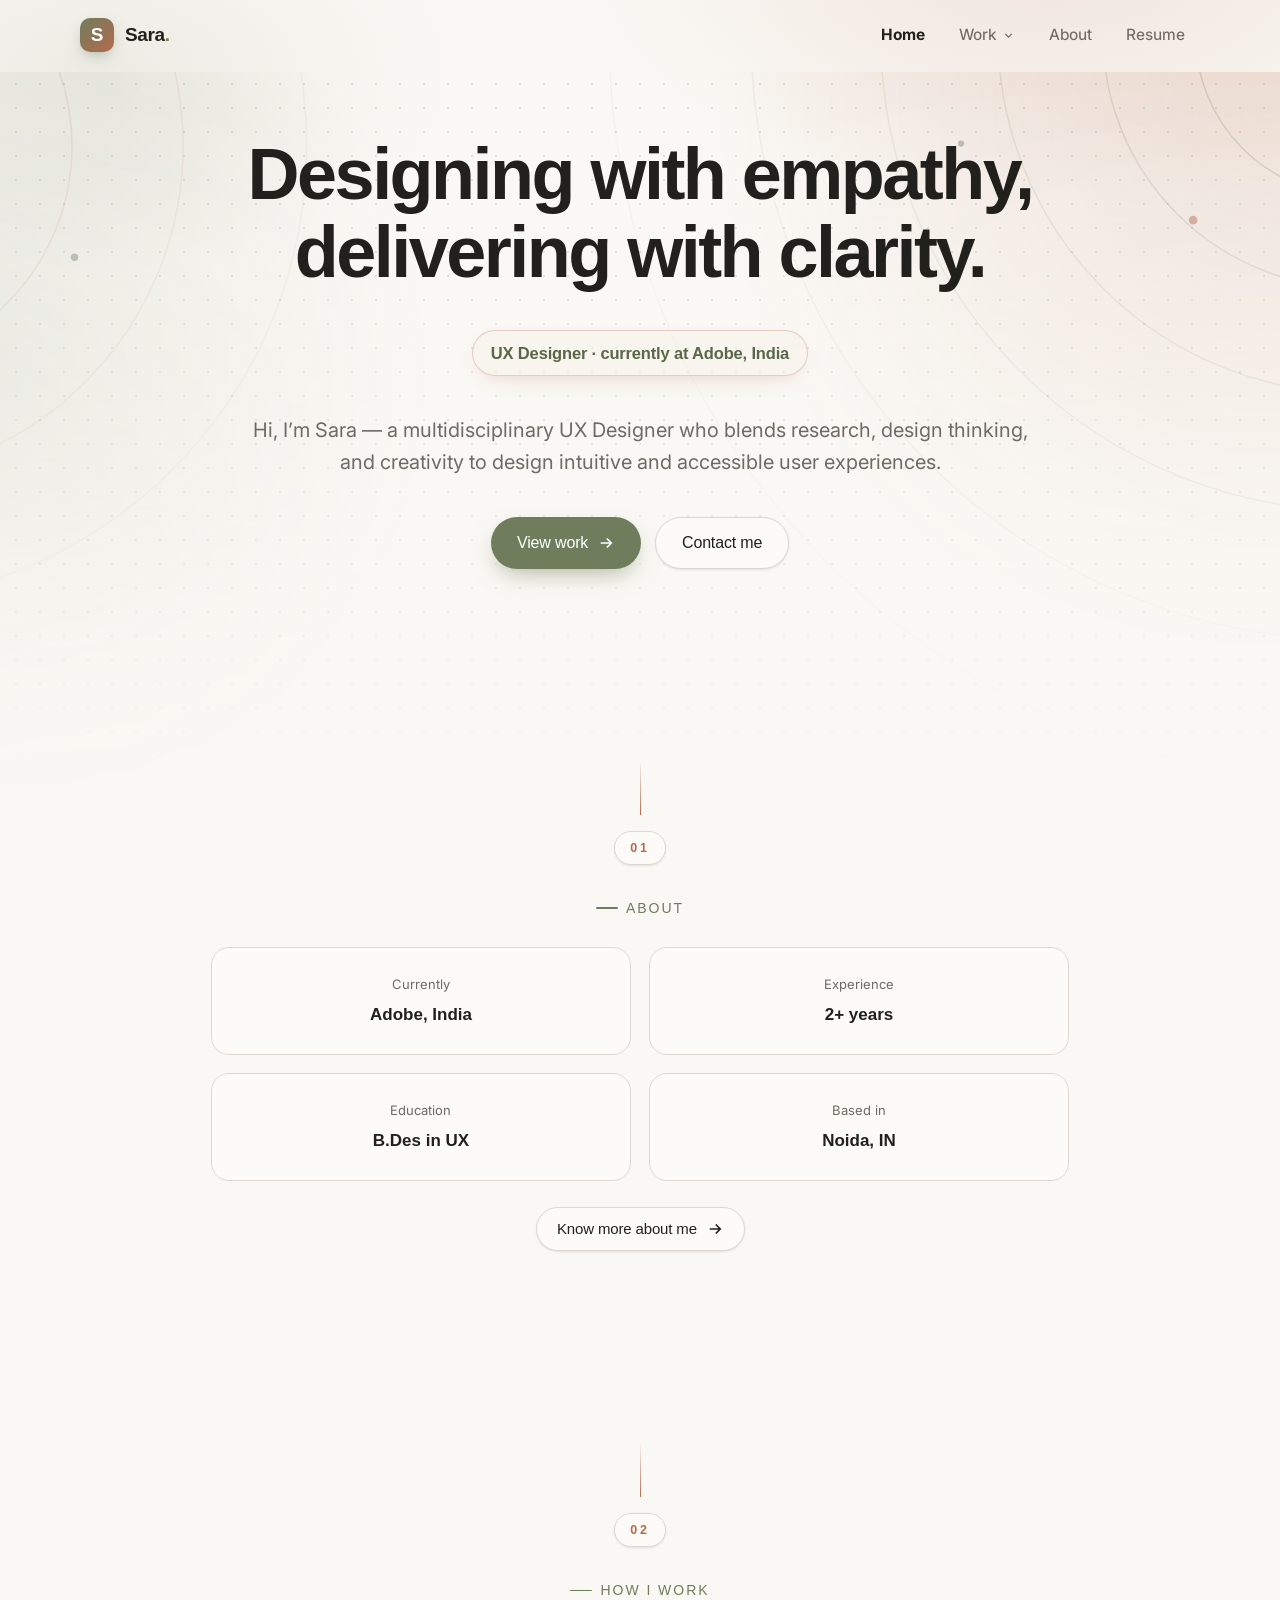
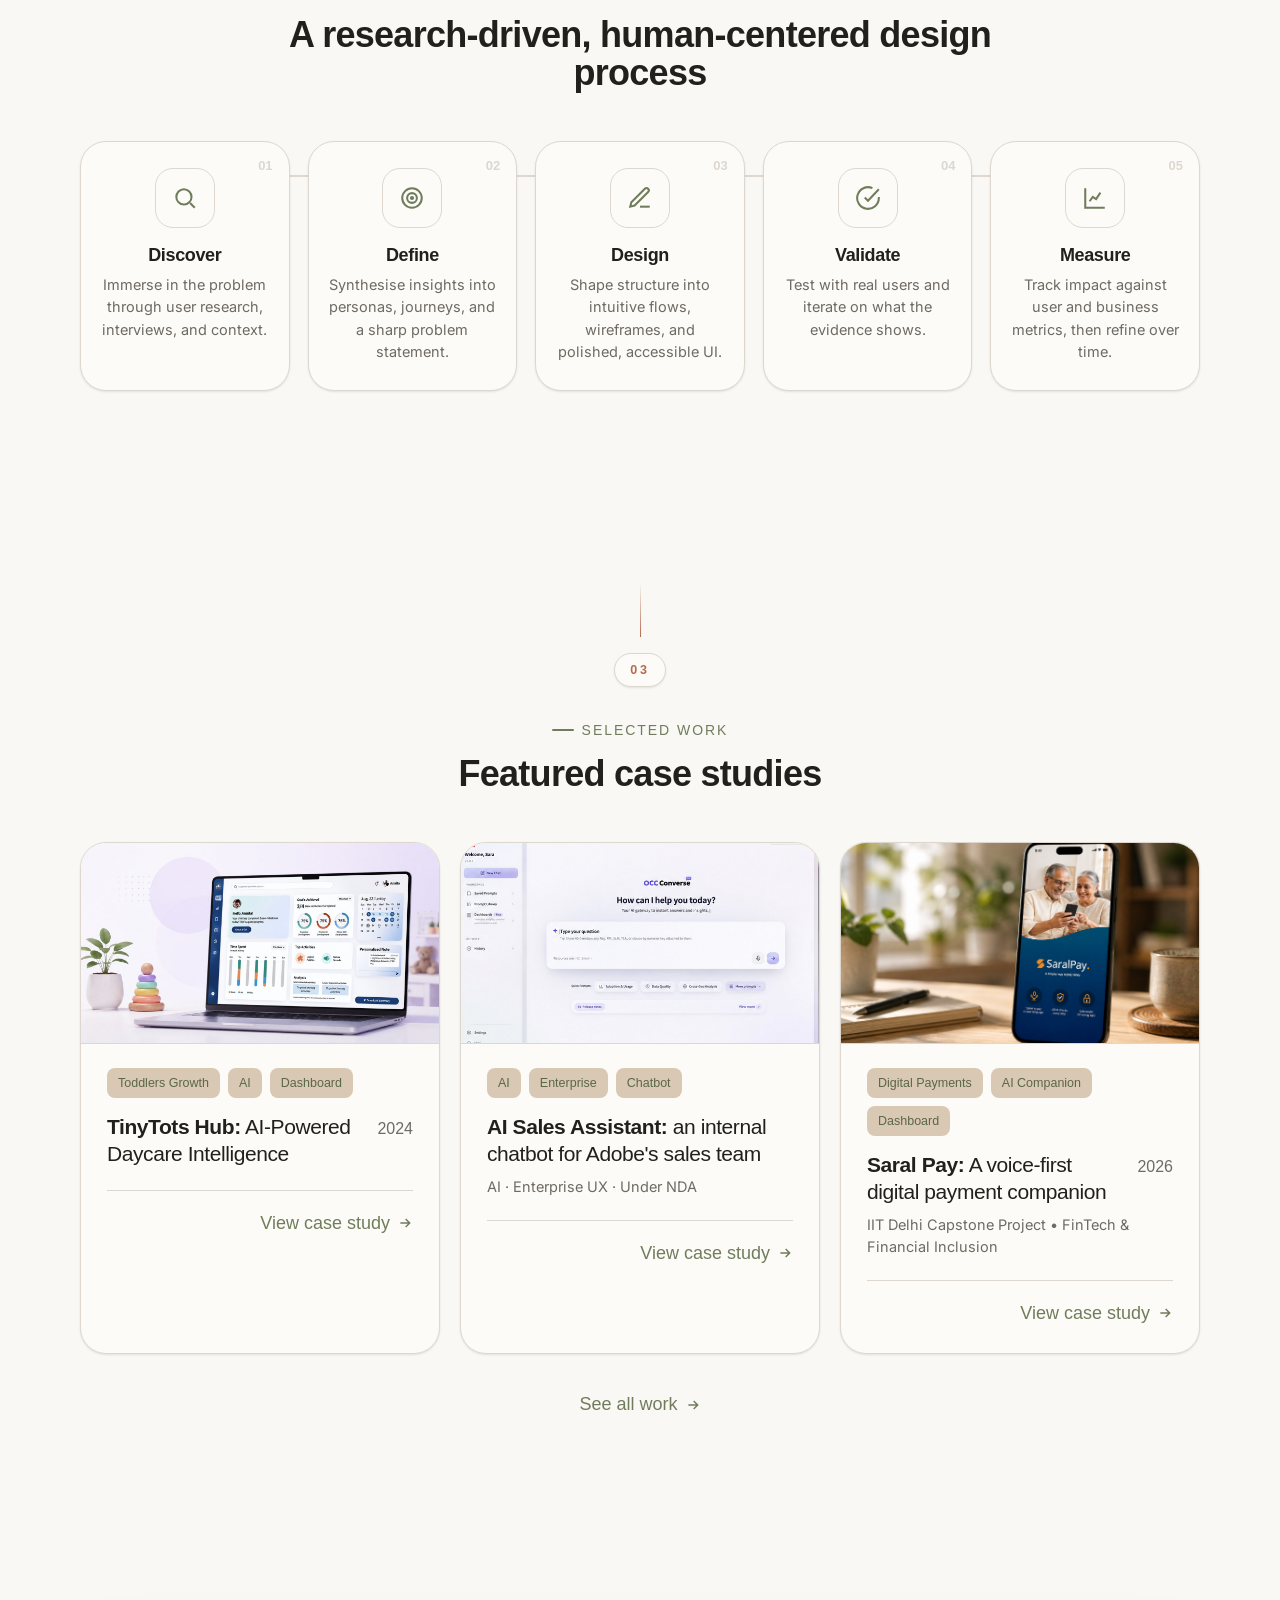
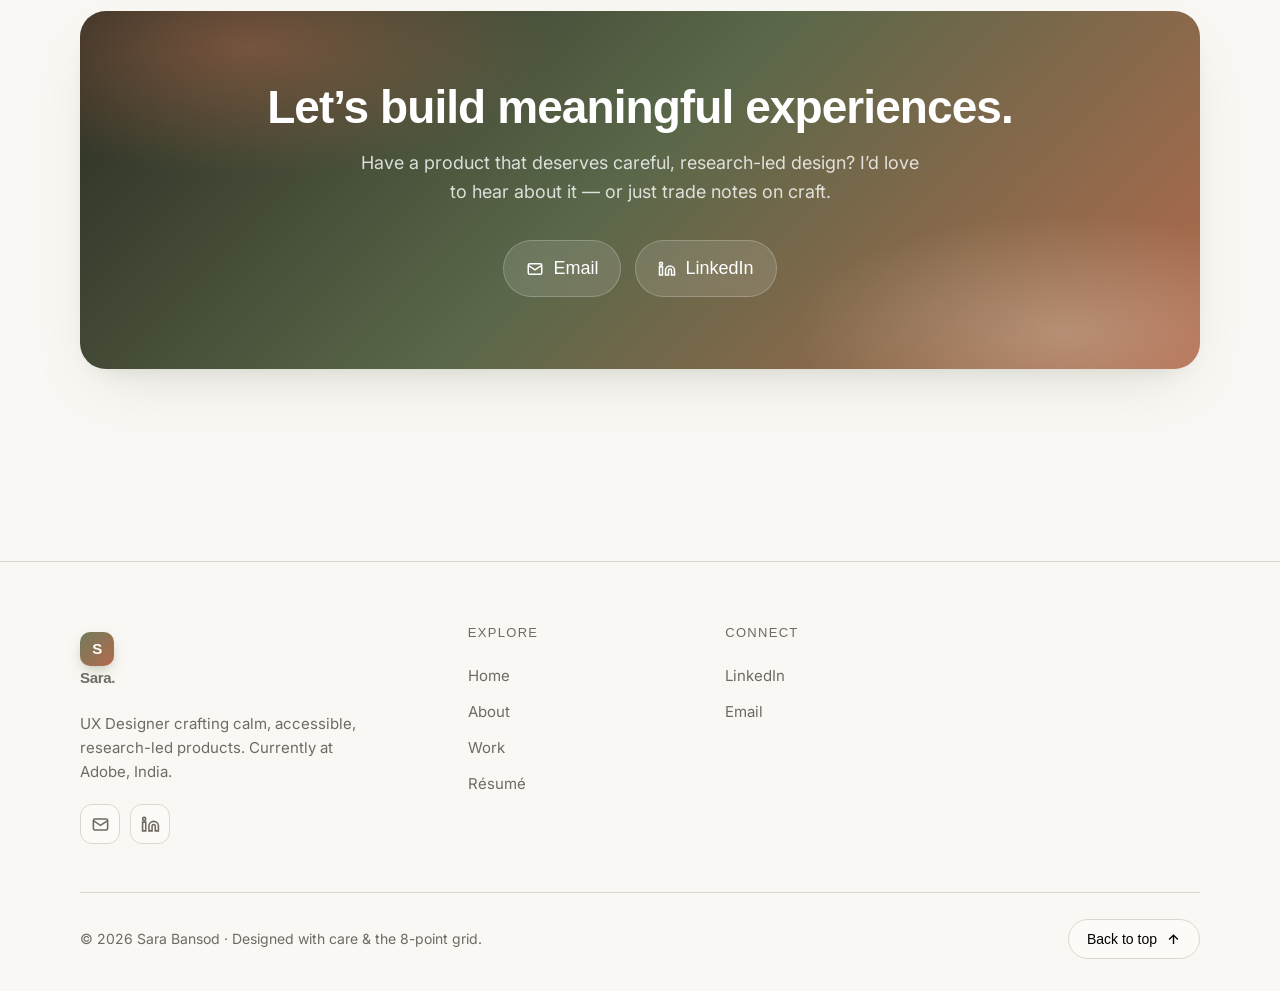
==== commit ab33d7d7: "Update portfolio website" ====
--- a/site/index.html
+++ b/site/index.html
@@ -6,12 +6,19 @@
 <title>Sara Bansod — UX Designer Portfolio</title>
 <meta name="description" content="Portfolio of Sara Bansod, UX Designer. Case studies in research-led product design, design systems, and accessible interfaces." />
 
+<link rel="icon" href="assets/favicon.svg" type="image/svg+xml" />
+<meta property="og:title" content="Sara Bansod — UX Designer Portfolio" />
+<meta property="og:description" content="Case studies in research-led product design, design systems, and accessible interfaces." />
+<meta property="og:type" content="website" />
+<meta property="og:image" content="assets/images/sara-bansod.jpg" />
+<meta name="twitter:card" content="summary_large_image" />
+
 <link rel="preconnect" href="https://fonts.googleapis.com" />
 <link rel="preconnect" href="https://fonts.gstatic.com" crossorigin />
 <link href="https://fonts.googleapis.com/css2?family=Inter:wght@400;450;500;600;700&display=swap" rel="stylesheet" />
 <link href="https://api.fontshare.com/v2/css?f[]=satoshi@400,500,700,900&display=swap" rel="stylesheet" />
 
-<link rel="stylesheet" href="style.css">
+<link rel="stylesheet" href="css/styles.css" />
 </head>
 <body>
 
@@ -200,7 +207,7 @@
   <div class="section" style="padding-top:var(--s3)">
     <div class="container profile">
       <div class="avatar reveal">
-        <div class="ph avatar-photo"><img src="assets/img-01.jpg" alt="Sara Bansod" /></div>
+        <div class="ph avatar-photo"><img src="assets/images/sara-bansod.jpg" alt="Sara Bansod" /></div>
       </div>
       
       <div class="reveal d1">
@@ -365,7 +372,7 @@
         <div class="m"><div class="k">Tools</div><div class="v">Figma · FigJam · Miro</div></div>
         <div class="m"><div class="k">Domain</div><div class="v">Childcare · EdTech · AI</div></div>
       </div>
-      <div class="cs-cover reveal d3"><img src="assets/img-02.jpg" alt="TinyTots Hub — cover image" loading="lazy"/></div>
+      <div class="cs-cover reveal d3"><img src="assets/images/tinytots-hub-cover-image.jpg" alt="TinyTots Hub — cover image" loading="lazy"/></div>
     </div>
   </div>
 
@@ -495,7 +502,7 @@
       <div class="paper-cta reveal d2">
         <span class="pc-ico"><svg viewBox="0 0 24 24" fill="none" stroke="currentColor" stroke-width="2"><path d="M8 5v14l11-7z"/></svg></span>
         <span class="pc-txt"><b>See the prototype demo</b><span>Walk through the Saral Pay flow end to end.</span></span>
-        <a href="#" class="btn btn-primary btn-sm" data-paper>See demo
+        <a href="https://youtu.be/zNCqPWBr5tQ" target="_blank" rel="noopener" class="btn btn-primary btn-sm">See demo
           <svg viewBox="0 0 24 24" fill="none" stroke="currentColor" stroke-width="2"><path d="M7 17 17 7M7 7h10v10"/></svg></a>
       </div>
 
@@ -505,7 +512,7 @@
         <div class="m"><div class="k">Tools</div><div class="v">Figma · Lyssna · MS Office</div></div>
         <div class="m"><div class="k">Type</div><div class="v">Capstone project</div></div>
       </div>
-      <div class="cs-cover cs-cover-tall reveal d3"><img src="assets/img-03.jpg" alt="Saral Pay cover" style="width:100%;height:100%;object-fit:cover"/></div>
+      <div class="cs-cover cs-cover-tall reveal d3"><img src="assets/images/saral-pay-cover.jpg" alt="Saral Pay cover" style="width:100%;height:100%;object-fit:cover"/></div>
     </div>
   </div>
 
@@ -609,28 +616,33 @@
           <div class="saral-screen-block">
             <h3>Splash screen — invite trust, security &amp; approachability</h3>
             <p>Realistic, slightly-uncertain imagery of the user segments. A <strong>blue-teal palette</strong> signals calm, security and trust; <strong>orange accents</strong> add warmth and highlight key information.</p>
-            <div class="ph saral-ph"><img src="assets/img-04.jpg" alt="SaralPay splash screen — an older couple looking at a phone together" loading="lazy"/></div>
+            <div class="ph saral-ph"><img src="assets/images/saralpay-splash-screen.jpg" alt="SaralPay splash screen — an older couple looking at a phone together" loading="lazy"/></div>
           </div>
 
           <div class="saral-screen-block">
             <h3>Onboarding — setting up a customised dashboard</h3>
             <p>Users personalise the app around the bills they pay and the people they trust. <strong>Controlled Payments</strong> limits transfers to trusted recipients to prevent accidental sends — and every choice is reversible.</p>
-            <div class="ph saral-ph"><img src="assets/img-05.jpg" alt="Controlled Payment Mode onboarding screen" loading="lazy"/></div>
+            <div class="ph saral-ph"><img src="assets/images/controlled-payment-mode-onboarding-screen.jpg" alt="Controlled Payment Mode onboarding screen" loading="lazy"/></div>
           </div>
 
           <div class="saral-screen-block">
             <h3>Dashboard — customised, gamified &amp; easy access</h3>
             <p>Shows only relevant options, trusted recipients and frequent actions to cut complexity. A <strong>gamified progress bar</strong> rewards activity, with direct access to ASHA via chat or voice.</p>
-            <div class="ph saral-ph"><img src="assets/img-06.jpg" alt="SaralPay Pay Bills dashboard screen" loading="lazy"/></div>
+            <div class="ph saral-ph"><img src="assets/images/saralpay-pay-bills-dashboard-screen.jpg" alt="SaralPay Pay Bills dashboard screen" loading="lazy"/></div>
           </div>
 
           <div class="saral-screen-block">
             <h3>ASHA — AI support &amp; help agent</h3>
             <p>A familiar chat/voice companion that guides each step with <strong>safety checks — but never decides for the user</strong>. Every critical action needs the user's approval, and ASHA flags how to protect sensitive information.</p>
-            <div class="ph saral-ph"><img src="assets/img-07.jpg" alt="ASHA AI payment confirmation chat screen" loading="lazy"/></div>
-          </div>
-
-          </div>
+            <div class="ph saral-ph"><img src="assets/images/asha-ai-payment-confirmation-chat-screen.jpg" alt="ASHA AI payment confirmation chat screen" loading="lazy"/></div>
+          </div>
+
+          <div class="saral-screen-block">
+            <h3>Reward-Based Motivation &amp; Retention</h3>
+            <p>A milestone-based reward system that celebrates users for completing key actions and encourages them to build consistent digital payment habits. After completing four steps, users unlock a 5% cashback coupon, creating a sense of achievement while motivating continued independent usage.</p>
+            <div class="ph saral-ph"><img src="assets/images/surprise-5-cashback-coupon-reward-screen.jpg" alt="Surprise 5% cashback coupon reward screen" loading="lazy"/></div>
+          </div>
+        </div>
       </div>
 
       <div class="cs-section reveal">
@@ -651,12 +663,77 @@
         <span class="eyebrow">Heat-map results</span>
         <h2>Where users felt confident — and where they hesitated</h2>
         <p>The <strong>Bills Home screen performed best</strong>, with users quickly identifying the electricity-bill card and achieving the highest task success. The <strong>Controlled Payment screen created the most friction</strong>, mainly because the Safe Mode toggle was overlooked or misunderstood. The <strong>Welcome screen lacked a clear starting action</strong>, causing users to explore without direction.</p>
-        <div class="ph" style="aspect-ratio:16/9;border-radius:var(--r-md);margin-top:14px"><svg viewBox="0 0 24 24" fill="none" stroke="currentColor" stroke-width="1.3"><rect x="3" y="3" width="18" height="18" rx="2"/><path d="m3 15 5-5 4 4 3-3 6 6"/><circle cx="8.5" cy="8.5" r="1.5"/></svg><span class="ph-label">Heat-map analysis</span></div>
+        <div class="cs-img" style="margin-top:14px;max-width:460px"><img src="assets/images/heat-map-analysis-across-three-saral-pay-screens.jpg" alt="Heat-map analysis across three Saral Pay screens" style="width:100%;height:auto;display:block"/></div>
         <p style="margin-top:18px">Three main improvements:</p>
         <div class="cs-list">
           <div class="li"><span class="n">1</span><p>Add a clear "Get Started" action on the Welcome screen.</p></div>
           <div class="li"><span class="n">2</span><p>Make the Safe Mode control more visible and understandable.</p></div>
           <div class="li"><span class="n">3</span><p>Reduce the prominence of "Ask ASHA" when it competes with the primary payment task.</p></div>
+        </div>
+      </div>
+
+      <div class="cs-section reveal">
+        <span class="eyebrow">Session analytics</span>
+        <h2>Task-by-task performance</h2>
+        <p>Metrics pulled from the moderated sessions, broken down by task.</p>
+        <div class="cs-cards" style="grid-template-columns:repeat(3,1fr)">
+          <div class="c">
+            <p class="muted" style="font-size:12.5px;margin:0 0 4px;text-transform:uppercase;letter-spacing:.04em">Task</p>
+            <h4 style="margin-bottom:14px">Explore the app and locate how to get started</h4>
+            <div style="display:flex;justify-content:space-between;align-items:baseline;margin-bottom:10px">
+              <span class="muted" style="font-size:12.5px">Participants</span><span style="font-family:var(--font-display);font-weight:900;font-size:20px">3</span>
+            </div>
+            <div style="display:flex;justify-content:space-between;margin-bottom:10px"><span class="muted" style="font-size:13px">Avg. time</span><span style="font-size:13px;font-weight:700">4.2s</span></div>
+            <div style="display:flex;justify-content:space-between;margin-bottom:14px"><span class="muted" style="font-size:13px">Confusion rate</span><span style="font-size:13px;font-weight:700;color:#C9A227">29%</span></div>
+            <p class="muted" style="font-size:12.5px;margin:0 0 2px">Top interaction</p>
+            <p style="font-size:14.5px;font-weight:700;margin:0 0 12px">Feature icon taps</p>
+            <div style="height:6px;border-radius:99px;background:var(--hover);overflow:hidden;margin-bottom:6px"><div style="height:100%;width:71%;border-radius:99px;background:var(--primary)"></div></div>
+            <div style="display:flex;justify-content:space-between;margin-bottom:16px"><span class="muted" style="font-size:12px">Task success</span><span style="font-size:12px;font-weight:700">71%</span></div>
+            <p class="muted" style="font-size:12.5px;margin:0 0 8px">Key findings</p>
+            <div class="cs-list small">
+              <div class="li"><span class="n">·</span><p>Logo/brand area drew initial fixation in 88% of sessions.</p></div>
+              <div class="li"><span class="n">·</span><p>Middle feature icon (ASHA) received 2× more taps than outer icons.</p></div>
+              <div class="li"><span class="n">·</span><p>5 users tapped the decorative hero image expecting a CTA.</p></div>
+            </div>
+          </div>
+          <div class="c">
+            <p class="muted" style="font-size:12.5px;margin:0 0 4px;text-transform:uppercase;letter-spacing:.04em">Task</p>
+            <h4 style="margin-bottom:14px">Enable Controlled Payment Mode and continue</h4>
+            <div style="display:flex;justify-content:space-between;align-items:baseline;margin-bottom:10px">
+              <span class="muted" style="font-size:12.5px">Participants</span><span style="font-family:var(--font-display);font-weight:900;font-size:20px">3</span>
+            </div>
+            <div style="display:flex;justify-content:space-between;margin-bottom:10px"><span class="muted" style="font-size:13px">Avg. time</span><span style="font-size:13px;font-weight:700">12.8s</span></div>
+            <div style="display:flex;justify-content:space-between;margin-bottom:14px"><span class="muted" style="font-size:13px">Confusion rate</span><span style="font-size:13px;font-weight:700;color:#C0392B">42%</span></div>
+            <p class="muted" style="font-size:12.5px;margin:0 0 2px">Top interaction</p>
+            <p style="font-size:14.5px;font-weight:700;margin:0 0 12px">Continue button</p>
+            <div style="height:6px;border-radius:99px;background:var(--hover);overflow:hidden;margin-bottom:6px"><div style="height:100%;width:58%;border-radius:99px;background:var(--primary)"></div></div>
+            <div style="display:flex;justify-content:space-between;margin-bottom:16px"><span class="muted" style="font-size:12px">Task success</span><span style="font-size:12px;font-weight:700">58%</span></div>
+            <p class="muted" style="font-size:12.5px;margin:0 0 8px">Key findings</p>
+            <div class="cs-list small">
+              <div class="li"><span class="n">·</span><p>Toggle switch initially overlooked — 42% reached Continue first.</p></div>
+              <div class="li"><span class="n">·</span><p>SAFE badge drew high attention but users couldn't interact with it.</p></div>
+              <div class="li"><span class="n">·</span><p>Feature list scanned in order; item 4 (AI warning) most re-read.</p></div>
+            </div>
+          </div>
+          <div class="c">
+            <p class="muted" style="font-size:12.5px;margin:0 0 4px;text-transform:uppercase;letter-spacing:.04em">Task</p>
+            <h4 style="margin-bottom:14px">Locate and open electricity bill payment</h4>
+            <div style="display:flex;justify-content:space-between;align-items:baseline;margin-bottom:10px">
+              <span class="muted" style="font-size:12.5px">Participants</span><span style="font-family:var(--font-display);font-weight:900;font-size:20px">3</span>
+            </div>
+            <div style="display:flex;justify-content:space-between;margin-bottom:10px"><span class="muted" style="font-size:13px">Avg. time</span><span style="font-size:13px;font-weight:700">8.4s</span></div>
+            <div style="display:flex;justify-content:space-between;margin-bottom:14px"><span class="muted" style="font-size:13px">Confusion rate</span><span style="font-size:13px;font-weight:700;color:#3B8F5C">17%</span></div>
+            <p class="muted" style="font-size:12.5px;margin:0 0 2px">Top interaction</p>
+            <p style="font-size:14.5px;font-weight:700;margin:0 0 12px">MSEB Electricity</p>
+            <div style="height:6px;border-radius:99px;background:var(--hover);overflow:hidden;margin-bottom:6px"><div style="height:100%;width:83%;border-radius:99px;background:var(--primary)"></div></div>
+            <div style="display:flex;justify-content:space-between;margin-bottom:16px"><span class="muted" style="font-size:12px">Task success</span><span style="font-size:12px;font-weight:700">83%</span></div>
+            <p class="muted" style="font-size:12.5px;margin:0 0 8px">Key findings</p>
+            <div class="cs-list small">
+              <div class="li"><span class="n">·</span><p>MSEB Electricity card found quickly; avg. time-to-tap 3.1s.</p></div>
+              <div class="li"><span class="n">·</span><p>"Ask ASHA" attracted 18% of clicks despite being a secondary CTA.</p></div>
+              <div class="li"><span class="n">·</span><p>4 users explored UPI Payments before settling on MSEB.</p></div>
+            </div>
+          </div>
         </div>
       </div>
 
@@ -698,8 +775,8 @@
       <div class="cs-section reveal">
         <span class="eyebrow">Prototype</span>
         <h2>Interactive demo</h2>
-        <p>A placeholder for the clickable prototype — drop your Figma or Framer embed here so visitors can walk the Saral Pay flow.</p>
-        <div class="ph demo-ph"><span class="play"><span><svg viewBox="0 0 24 24" fill="currentColor"><path d="M8 5v14l11-7z"/></svg></span></span><span class="ph-label">Prototype demo — embed placeholder</span></div>
+        <p>A walkthrough of the Saral Pay flow, captured from the working prototype.</p>
+        <div class="cs-img" style="margin-top:14px;max-width:420px;margin-left:0"><div style="position:relative;width:100%;padding-top:56.25%;"><iframe src="https://www.youtube.com/embed/zNCqPWBr5tQ" title="SolarPay demo" style="position:absolute;top:0;left:0;width:100%;height:100%;border:0;" allow="accelerometer; autoplay; clipboard-write; encrypted-media; gyroscope; picture-in-picture" allowfullscreen></iframe></div></div>
       </div>
 
       <div class="prevnext">
@@ -728,7 +805,7 @@
         <div class="m"><div class="k">Focus</div><div class="v">Hawkers &amp; customers</div></div>
         <div class="m"><div class="k">Type</div><div class="v">UX case study</div></div>
       </div>
-      <div class="cs-cover reveal d3"><img src="assets/img-08.jpg" alt="StreetEats cover illustration" style="width:100%;height:100%;object-fit:cover"/></div>
+      <div class="cs-cover reveal d3"><img src="assets/images/streeteats-cover-illustration.jpg" alt="StreetEats cover illustration" style="width:100%;height:100%;object-fit:cover"/></div>
     </div>
   </div>
 
@@ -805,7 +882,7 @@
         <div class="hub"><div class="center"><h4>Customer</h4></div><div class="ring"><div class="ent"><h5>Hawkers</h5><ul><li>We have the best vadapav in the entire city</li><li>You can/ cannot order in advance.</li></ul></div><div class="ent"><h5>Teachers</h5><ul><li>Extra classes today.</li><li>Submit it before tomorrow's class.</li></ul></div><div class="ent"><h5>Family</h5><ul><li>How can you trust on the outside street food.</li><li>Please have your food on time</li></ul></div><div class="ent"><h5>Friends</h5><ul><li>The Vadapav stall outside college looks good. Not sure about the taste</li></ul></div><div class="ent"><h5>Mess Incharge</h5><ul><li>You won't get food now. You should have come earlier</li></ul></div></div></div>
         <div class="hub"><div class="center"><h4>Food Hawkers</h4><ul><li>Roams around to sell products</li><li>Buying raw materials.</li><li>Setting up the cart.</li><li>Monthly salary to waiter.</li><li>Issue hawker's license and sell only in hawker zone.</li></ul></div><div class="ring"><div class="ent"><h5>Cart</h5><ul><li>With wheels so that the hawker can go to different places</li></ul><div class="brk"><svg viewBox="0 0 24 24" fill="currentColor"><path d="M13 2 3 14h7l-1 8 10-12h-7z"/></svg><span>Not sure which areas to go to. Roams around cluelessly only on instincts</span></div></div><div class="ent"><h5>Apps / Website</h5><ul><li>Connecting hawkers with customers</li></ul><div class="brk"><svg viewBox="0 0 24 24" fill="currentColor"><path d="M13 2 3 14h7l-1 8 10-12h-7z"/></svg><span>Not sure which app is good</span></div></div><div class="ent"><h5>Family/ Friends</h5><ul><li>Provides support, both mentally and physically</li><li>Support during hard times</li><li>Gives suggestions and advices</li><li>Motivates</li></ul><div class="brk"><svg viewBox="0 0 24 24" fill="currentColor"><path d="M13 2 3 14h7l-1 8 10-12h-7z"/></svg><span>Provide them with basic necessities</span></div></div><div class="ent"><h5>Police</h5><ul><li>Doesn't allow to wait at one point for too long</li></ul><div class="brk"><svg viewBox="0 0 24 24" fill="currentColor"><path d="M13 2 3 14h7l-1 8 10-12h-7z"/></svg><span>Traffic jam</span></div></div><div class="ent"><h5>Competitors</h5><ul><li>Motivates to do better</li><li>Gets information about other places where these hawkers sell their food products.</li></ul></div><div class="ent"><h5>Customers</h5><ul><li>Motivates to do better</li><li>Gets information about other places where these hawkers sell their food products.</li><li>Asks for contact details</li><li>Asks for menu</li><li>Asks them to tell it to others</li><li>Asks if they liked the taste</li></ul><div class="brk"><svg viewBox="0 0 24 24" fill="currentColor"><path d="M13 2 3 14h7l-1 8 10-12h-7z"/></svg><span>Prank calls; Not sure how to tell many people at a time</span></div></div></div></div>
         <div class="seq"><div class="intent">Intent : <span>Find a way to reach to a wider audience</span></div><div class="sstep">Trigger : Family needs financial help</div><div class="sar">&darr;</div><div class="sstep">Search for different ways to expand his business</div><div class="sar">&darr;</div><div class="sstep">Thinks of delivering products at customer's home</div><div class="sbrk"><svg viewBox="0 0 24 24" fill="currentColor"><path d="M13 2 3 14h7l-1 8 10-12h-7z"/></svg><span>No waiter to help</span></div><div class="sstep">Travels several locations and tries selling food</div><div class="sbrk"><svg viewBox="0 0 24 24" fill="currentColor"><path d="M13 2 3 14h7l-1 8 10-12h-7z"/></svg><span>Roaming only on the basis of instincts</span></div><div class="intent">Intent : <span>Word of mouth marketing | Attract new customers</span></div><div class="sstep">Gives his contact details, pamphlets to the regular customers and asks them to give it to others</div><div class="sbrk"><svg viewBox="0 0 24 24" fill="currentColor"><path d="M13 2 3 14h7l-1 8 10-12h-7z"/></svg><span>sometimes kids uses it for prank calls</span></div><div class="sstep">Keeps combos and discounts on certain dishes.</div><div class="sbrk"><svg viewBox="0 0 24 24" fill="currentColor"><path d="M13 2 3 14h7l-1 8 10-12h-7z"/></svg><span>Better offers on online food apps</span></div><div class="intent">Intent : <span>Go digital</span></div><div class="sstep">Thinks of listing his name in a food delivery app</div><div class="sar">&darr;</div><div class="sstep">Creates account on multiple food delivery apps</div><div class="sbrk"><svg viewBox="0 0 24 24" fill="currentColor"><path d="M13 2 3 14h7l-1 8 10-12h-7z"/></svg><span>Not sure which app is useful</span></div><div class="sstep">Explores and reads about terms and conditions</div><div class="sbrk"><svg viewBox="0 0 24 24" fill="currentColor"><path d="M13 2 3 14h7l-1 8 10-12h-7z"/></svg><span>Very high commission percentage</span></div><div class="sbrk"><svg viewBox="0 0 24 24" fill="currentColor"><path d="M13 2 3 14h7l-1 8 10-12h-7z"/></svg><span>Doesn't find any app useful for hawkers</span></div></div>
-        <div class="cs-img reveal"><img src="assets/img-09.jpg" alt="Stakeholder map" loading="lazy"/></div>
+        <div class="cs-img reveal"><img src="assets/images/stakeholder-map.jpg" alt="Stakeholder map" loading="lazy"/></div>
       </div>
 
       <div class="cs-section reveal">
@@ -836,18 +913,18 @@
         <span class="eyebrow">Brand — StreetEats</span>
         <h2>Moodboard &amp; identity</h2>
         <p>This is an application that provides information about local food hawkers to customers and helps them explore different types of street food options in the city.</p>
-        <div class="cs-img reveal"><img src="assets/img-10.jpg" alt="Moodboard" loading="lazy"/></div>
+        <div class="cs-img reveal"><img src="assets/images/moodboard.jpg" alt="Moodboard" loading="lazy"/></div>
       </div>
 
       <div class="cs-section reveal">
         <span class="eyebrow">Final UI</span>
         <h2>High-fidelity prototype</h2>
         <div class="screens-stack">
-          <div class="cs-img reveal"><img src="assets/img-11.jpg" alt="High-fidelity screens" loading="lazy"/></div>
-          <div class="cs-img reveal"><img src="assets/img-12.jpg" alt="High-fidelity screens" loading="lazy"/></div>
-          <div class="cs-img reveal"><img src="assets/img-13.jpg" alt="High-fidelity screens" loading="lazy"/></div>
-          <div class="cs-img reveal"><img src="assets/img-14.jpg" alt="High-fidelity screens" loading="lazy"/></div>
-          <div class="cs-img reveal"><img src="assets/img-15.jpg" alt="High-fidelity screens" loading="lazy"/></div>
+          <div class="cs-img reveal"><img src="assets/images/high-fidelity-screens.jpg" alt="High-fidelity screens" loading="lazy"/></div>
+          <div class="cs-img reveal"><img src="assets/images/high-fidelity-screens-2.jpg" alt="High-fidelity screens" loading="lazy"/></div>
+          <div class="cs-img reveal"><img src="assets/images/high-fidelity-screens-3.jpg" alt="High-fidelity screens" loading="lazy"/></div>
+          <div class="cs-img reveal"><img src="assets/images/high-fidelity-screens-4.jpg" alt="High-fidelity screens" loading="lazy"/></div>
+          <div class="cs-img reveal"><img src="assets/images/high-fidelity-screens-5.jpg" alt="High-fidelity screens" loading="lazy"/></div>
         </div>
       </div>
 
@@ -882,7 +959,7 @@
         <div class="m"><div class="k">Type</div><div class="v">Internal design system</div></div>
         <div class="m"><div class="k">Access</div><div class="v">Under NDA</div></div>
       </div>
-      <div class="cs-cover reveal d3"><img src="assets/img-16.jpg" alt="Design system cover" style="width:100%;height:100%;object-fit:cover"/></div>
+      <div class="cs-cover reveal d3"><img src="assets/images/design-system-cover.jpg" alt="Design system cover" style="width:100%;height:100%;object-fit:cover"/></div>
     </div>
   </div>
 
@@ -948,7 +1025,7 @@
         <div class="m"><div class="k">Primary user</div><div class="v">Fleet managers</div></div>
         <div class="m"><div class="k">Type</div><div class="v">Product UX case study</div></div>
       </div>
-      <div class="cs-cover reveal d3"><img src="assets/img-17.jpg" alt="NAVITRAX cover" style="width:100%;height:100%;object-fit:cover"/></div>
+      <div class="cs-cover reveal d3"><img src="assets/images/navitrax-cover.jpg" alt="NAVITRAX cover" style="width:100%;height:100%;object-fit:cover"/></div>
     </div>
   </div>
 
@@ -979,7 +1056,7 @@
         <span class="eyebrow">The journey</span>
         <h2>Harpal's journey: from uncertainty to confidence</h2>
         <p>The challenge, the struggle, and the discovery — how too much to manage and scattered data gave way to one platform that shows where things are and what needs attention.</p>
-        <div class="cs-img reveal"><img src="assets/img-18.jpg" alt="Harpal&apos;s journey — challenge, struggle, discovery" loading="lazy"/></div>
+        <div class="cs-img reveal"><img src="assets/images/harpal-journey-challenge-struggle-discovery.jpg" alt="Harpal&apos;s journey — challenge, struggle, discovery" loading="lazy"/></div>
       </div>
 
       <div class="cs-section reveal">
@@ -1001,23 +1078,23 @@
         <span class="eyebrow">Positioning</span>
         <h2>The promise</h2>
         <p>All my fleet. Running smoothly. Real-time visibility, smarter decisions, better outcomes — your fleet, in your control, always.</p>
-        <div class="cs-img reveal"><img src="assets/img-19.jpg" alt="Positioning &amp; value proposition" loading="lazy"/></div>
+        <div class="cs-img reveal"><img src="assets/images/positioning-and-value-proposition.jpg" alt="Positioning &amp; value proposition" loading="lazy"/></div>
       </div>
 
       <div class="cs-section reveal">
         <span class="eyebrow">Visual direction</span>
         <h2>Brand &amp; colour theme</h2>
         <p>A colour theme that blends trust, intelligence, urgency, and optimism — empowering fleet managers to make faster decisions with confidence.</p>
-        <div class="cs-img reveal"><img src="assets/img-20.jpg" alt="Brand &amp; colour theme" loading="lazy"/></div>
+        <div class="cs-img reveal"><img src="assets/images/brand-and-colour-theme.jpg" alt="Brand &amp; colour theme" loading="lazy"/></div>
       </div>
 
       <div class="cs-section reveal">
         <span class="eyebrow">Final UI</span>
         <h2>NAVITRAX in use</h2>
         <p>The dashboard brings together the fleet map, vehicles, drivers, maintenance, AI analytics, alerts, and reports — with updated ETAs and status updates at a glance.</p>
-        <div class="cs-img reveal"><img src="assets/img-21.jpg" alt="App screens" loading="lazy"/></div>
-        <div class="cs-img reveal"><img src="assets/img-22.jpg" alt="NAVITRAX dashboard" loading="lazy"/></div>
-        <div class="cs-img reveal"><img src="assets/img-23.jpg" alt="NAVITRAX screens — service, analytics, alerts" loading="lazy"/></div>
+        <div class="cs-img reveal"><img src="assets/images/app-screens.jpg" alt="App screens" loading="lazy"/></div>
+        <div class="cs-img reveal"><img src="assets/images/navitrax-dashboard.jpg" alt="NAVITRAX dashboard" loading="lazy"/></div>
+        <div class="cs-img reveal"><img src="assets/images/navitrax-screens-service-analytics-alerts.jpg" alt="NAVITRAX screens — service, analytics, alerts" loading="lazy"/></div>
       </div>
 
       <div class="prevnext">
@@ -1040,7 +1117,7 @@
       <div class="m"><div class="k">Primary user</div><div class="v">Elderly citizens</div></div>
       <div class="m"><div class="k">Type</div><div class="v">UX case study</div></div>
     </div>
-    <div class="cs-cover reveal d3"><img src="assets/img-24.jpg" alt="Safar Sathi cover" style="width:100%;height:100%;object-fit:cover"/></div>
+    <div class="cs-cover reveal d3"><img src="assets/images/safar-sathi-cover.jpg" alt="Safar Sathi cover" style="width:100%;height:100%;object-fit:cover"/></div>
   </div></div>
 
   <div class="container"><div class="cs-body">
@@ -1163,7 +1240,7 @@
       <div class="m"><div class="k">Type</div><div class="v">Internal AI tool &middot; Chatbot</div></div>
       <div class="m"><div class="k">Confidentiality</div><div class="v">Under NDA</div></div>
     </div>
-    <div class="cs-cover reveal d3"><img src="assets/img-25.jpg" alt="AI Sales Assistant cover" style="width:100%;height:100%;object-fit:cover"/></div>
+    <div class="cs-cover cs-cover-photo reveal d3"><img src="assets/images/occ-converse-cover.jpg" data-cover-scale="1.09" data-no-parallax alt="OCC Converse open on a laptop, showing the assistant’s question input and quick prompts"/></div>
   </div></div>
   <div class="container"><div class="cs-body">
     <div class="cs-section reveal"><span class="eyebrow">About</span><h2>The brief</h2>
@@ -1173,46 +1250,79 @@
     <div class="cs-section reveal"><span class="eyebrow">Process</span><h2>UX process flow</h2><div class="uxproc"><div class="st"><div class="dot">1</div><div class="lb">Understand Users</div></div><div class="st"><div class="dot">2</div><div class="lb">Identify Tasks &amp; Requirements</div></div><div class="st"><div class="dot">3</div><div class="lb">Structure Information</div></div><div class="st"><div class="dot">4</div><div class="lb">Define AI &amp; Product Capabilities</div></div><div class="st"><div class="dot">5</div><div class="lb">Design the Experience</div></div><div class="st"><div class="dot">6</div><div class="lb">Validate &amp; Iterate</div></div></div></div>
     <div class="cs-section reveal"><span class="eyebrow">Ideation</span><h2>Mind mapping</h2><p>Mapping the problem space &mdash; dashboard features, AI capabilities, requirements, daily sales tasks, and user needs &amp; pain points.</p><div class="ss-mm"><div class="center">AI Sales Assistant &mdash; UX Mind Map</div><div class="branches"><div class="br" style="border-top-color:#6b8fb5"><h5>1. Sales Dashboard Features</h5><div class="leaves"><span>Deal Overview</span><span>Deal Status</span><span>Pipeline Visibility</span><span>Opportunity Tracking</span><span>Account Information</span><span>Customer Insights</span><span>Deal History</span><span>Sales Metrics</span><span>Revenue Insights</span><span>Win / Loss Insights</span><span>Recent Activity</span><span>Quick Actions</span></div></div><div class="br" style="border-top-color:#6F7D5C"><h5>2. AI Capabilities</h5><div class="leaves"><span>Natural Language Queries</span><span>Conversational Search</span><span>Deal Q&amp;A</span><span>Contextual Answers</span><span>Follow-up Questions</span><span>Deal Summarization</span><span>Account Summarization</span><span>Information Retrieval</span><span>Suggested Questions</span><span>Smart Recommendations</span><span>Actionable Insights</span><span>Risk Identification</span><span>Source References</span></div></div><div class="br" style="border-top-color:#9B7BB5"><h5>3. Requirements</h5><div class="leaves"><span>Stakeholder Interviews</span><span>User Interviews</span><span>Sales Team Needs</span><span>Business Goals</span><span>User Pain Points</span><span>Existing Workflow</span><span>User Expectations</span><span>Use Cases</span><span>Functional Requirements</span><span>Data Availability</span><span>Privacy</span><span>Success Metrics</span></div></div><div class="br" style="border-top-color:#C08A5B"><h5>4. Daily Sales Tasks</h5><div class="leaves"><span>Check Pipeline</span><span>Review Deals</span><span>Prepare for Meetings</span><span>Research Accounts</span><span>Track Opportunities</span><span>Check Deal Progress</span><span>Identify Risks</span><span>Find Account Information</span><span>Follow-up with Customers</span><span>Update CRM</span><span>Forecast Revenue</span><span>Prioritize Opportunities</span></div></div><div class="br" style="border-top-color:#C77B9E"><h5>5. User Needs &amp; Pain Points</h5><div class="leaves"><span>Faster Information Access</span><span>Scattered Deal Information</span><span>Too Many Tools</span><span>Complex CRM Navigation</span><span>Time-Consuming Search</span></div></div></div></div></div>
     <div class="cs-section reveal"><span class="eyebrow">Primary research</span><h2>What we heard</h2><p>Key inputs from requirements-gathering conversations with the sales team.</p><div class="cs-cards" style="grid-template-columns:1fr 1fr"><div class="c"><p style="font-size:13.5px;color:var(--text-2);line-height:1.5;margin:0">Sales teams needed quick access to relevant deal and account information without navigating multiple tools.</p></div><div class="c"><p style="font-size:13.5px;color:var(--text-2);line-height:1.5;margin:0">Asking questions in natural language will help retrieve clear and contextual answers about deals.</p></div><div class="c"><p style="font-size:13.5px;color:var(--text-2);line-height:1.5;margin:0">Concise deal summaries were needed to understand status, risks, and opportunities at a glance.</p></div><div class="c"><p style="font-size:13.5px;color:var(--text-2);line-height:1.5;margin:0">Reliable AI responses with clear source references were required to build confidence in the information provided.</p></div></div></div>
-    <div class="cs-section reveal"><span class="eyebrow">Design</span><h2>From wireframes to hi-fi</h2><span class="nda-note" style="margin-bottom:10px"><svg viewBox="0 0 24 24" width="15" height="15" fill="none" stroke="currentColor" stroke-width="2"><rect x="4" y="10" width="16" height="10" rx="2"/><path d="M8 10V7a4 4 0 0 1 8 0v3"/></svg>Under NDA &mdash; representative frames shown</span><h3 class="dsub">Low-fidelity wireframes</h3><p style="font-size:13.5px;color:var(--text-2);margin:6px 0 0">Explored layout, hierarchy and the query-and-answer flow.</p><div class="lofi-grid"><div class="lofi-frame"><svg viewBox="0 0 360 240"><rect width="360" height="240" fill="#fff"/><rect x="0" y="0" width="360" height="32" fill="#eceae4"/><rect x="16" y="10" width="70" height="12" rx="6" fill="#d7d3ca"/><rect x="16" y="48" width="90" height="176" fill="#f1efe9"/><rect x="122" y="48" width="222" height="60" rx="6" fill="#f1efe9"/><rect x="122" y="120" width="105" height="104" rx="6" fill="#f1efe9"/><rect x="239" y="120" width="105" height="104" rx="6" fill="#f1efe9"/><rect x="30" y="64" width="62" height="9" rx="4" fill="#d7d3ca"/><rect x="30" y="82" width="50" height="9" rx="4" fill="#e2ded6"/><rect x="30" y="100" width="58" height="9" rx="4" fill="#e2ded6"/></svg></div><div class="lofi-frame"><svg viewBox="0 0 360 240"><rect width="360" height="240" fill="#fff"/><rect x="0" y="0" width="360" height="32" fill="#eceae4"/><rect x="16" y="10" width="70" height="12" rx="6" fill="#d7d3ca"/><rect x="16" y="48" width="90" height="176" fill="#f1efe9"/><rect x="122" y="48" width="222" height="60" rx="6" fill="#f1efe9"/><rect x="122" y="120" width="105" height="104" rx="6" fill="#f1efe9"/><rect x="239" y="120" width="105" height="104" rx="6" fill="#f1efe9"/><rect x="30" y="64" width="62" height="9" rx="4" fill="#d7d3ca"/><rect x="30" y="82" width="50" height="9" rx="4" fill="#e2ded6"/><rect x="30" y="100" width="58" height="9" rx="4" fill="#e2ded6"/></svg></div></div><h3 class="dsub">High-fidelity screens</h3><p style="font-size:13.5px;color:var(--text-2);margin:6px 0 0">The polished chat + insight experience.</p><div class="hifi-stack"><div class="frame f1"><svg viewBox="0 0 640 400"><rect width="640" height="400" fill="#FDFBF7"/>
-<rect width="640" height="30" fill="#F3F0EA"/><circle cx="18" cy="15" r="5" fill="#B46A4D"/><circle cx="36" cy="15" r="5" fill="#C99A4B"/><circle cx="54" cy="15" r="5" fill="#6F7D5C"/>
-<rect x="0" y="30" width="132" height="370" fill="#6F7D5C"/>
-<rect x="22" y="54" width="88" height="9" rx="4" fill="#ffffff" opacity="0.9"/><rect x="22" y="92" width="72" height="8" rx="4" fill="#ffffff" opacity="0.55"/><rect x="22" y="116" width="80" height="8" rx="4" fill="#ffffff" opacity="0.55"/><rect x="22" y="140" width="64" height="8" rx="4" fill="#ffffff" opacity="0.55"/><rect x="22" y="164" width="76" height="8" rx="4" fill="#ffffff" opacity="0.55"/>
-<rect x="156" y="52" width="150" height="16" rx="8" fill="#e2ded6"/><rect x="516" y="50" width="100" height="22" rx="11" fill="#EDE7C8"/>
-<rect x="156" y="92" width="140" height="66" rx="8" fill="#F3F0EA"/><rect x="308" y="92" width="140" height="66" rx="8" fill="#F3F0EA"/><rect x="460" y="92" width="156" height="66" rx="8" fill="#F3F0EA"/>
-<rect x="170" y="104" width="50" height="7" rx="3" fill="#cfcabf"/><rect x="170" y="122" width="70" height="16" rx="4" fill="#6F7D5C"/>
-<rect x="322" y="104" width="50" height="7" rx="3" fill="#cfcabf"/><rect x="322" y="122" width="70" height="16" rx="4" fill="#B46A4D"/>
-<rect x="474" y="104" width="50" height="7" rx="3" fill="#cfcabf"/><rect x="474" y="122" width="70" height="16" rx="4" fill="#C99A4B"/>
-<rect x="156" y="176" width="300" height="200" rx="8" fill="#F3F0EA"/>
-<polyline points="176,330 216,300 256,314 296,268 336,288 376,250 416,264" fill="none" stroke="#6F7D5C" stroke-width="3"/>
-<g fill="#B46A4D"><rect x="176" y="344" width="14" height="22" rx="2"/><rect x="212" y="336" width="14" height="30" rx="2"/><rect x="248" y="350" width="14" height="16" rx="2"/><rect x="284" y="330" width="14" height="36" rx="2"/><rect x="320" y="342" width="14" height="24" rx="2"/><rect x="356" y="326" width="14" height="40" rx="2"/></g>
-<rect x="472" y="176" width="144" height="200" rx="8" fill="#F3F0EA"/><rect x="486" y="192" width="90" height="9" rx="4" fill="#cfcabf"/>
-<rect x="486" y="214" width="116" height="12" rx="4" fill="#dcd8cf"/><rect x="486" y="234" width="116" height="12" rx="4" fill="#dcd8cf"/><rect x="486" y="254" width="116" height="12" rx="4" fill="#dcd8cf"/><rect x="486" y="274" width="90" height="12" rx="4" fill="#dcd8cf"/></svg></div><div class="frame f2"><svg viewBox="0 0 640 400"><rect width="640" height="400" fill="#FDFBF7"/>
-<rect width="640" height="30" fill="#F3F0EA"/><circle cx="18" cy="15" r="5" fill="#B46A4D"/><circle cx="36" cy="15" r="5" fill="#C99A4B"/><circle cx="54" cy="15" r="5" fill="#6F7D5C"/>
-<rect x="0" y="30" width="132" height="370" fill="#6F7D5C"/>
-<rect x="22" y="54" width="88" height="9" rx="4" fill="#ffffff" opacity="0.9"/><rect x="22" y="92" width="72" height="8" rx="4" fill="#ffffff" opacity="0.55"/><rect x="22" y="116" width="80" height="8" rx="4" fill="#ffffff" opacity="0.55"/><rect x="22" y="140" width="64" height="8" rx="4" fill="#ffffff" opacity="0.55"/><rect x="22" y="164" width="76" height="8" rx="4" fill="#ffffff" opacity="0.55"/>
-<rect x="156" y="52" width="150" height="16" rx="8" fill="#e2ded6"/><rect x="516" y="50" width="100" height="22" rx="11" fill="#EDE7C8"/>
-<rect x="156" y="92" width="140" height="66" rx="8" fill="#F3F0EA"/><rect x="308" y="92" width="140" height="66" rx="8" fill="#F3F0EA"/><rect x="460" y="92" width="156" height="66" rx="8" fill="#F3F0EA"/>
-<rect x="170" y="104" width="50" height="7" rx="3" fill="#cfcabf"/><rect x="170" y="122" width="70" height="16" rx="4" fill="#6F7D5C"/>
-<rect x="322" y="104" width="50" height="7" rx="3" fill="#cfcabf"/><rect x="322" y="122" width="70" height="16" rx="4" fill="#B46A4D"/>
-<rect x="474" y="104" width="50" height="7" rx="3" fill="#cfcabf"/><rect x="474" y="122" width="70" height="16" rx="4" fill="#C99A4B"/>
-<rect x="156" y="176" width="300" height="200" rx="8" fill="#F3F0EA"/>
-<polyline points="176,330 216,300 256,314 296,268 336,288 376,250 416,264" fill="none" stroke="#6F7D5C" stroke-width="3"/>
-<g fill="#B46A4D"><rect x="176" y="344" width="14" height="22" rx="2"/><rect x="212" y="336" width="14" height="30" rx="2"/><rect x="248" y="350" width="14" height="16" rx="2"/><rect x="284" y="330" width="14" height="36" rx="2"/><rect x="320" y="342" width="14" height="24" rx="2"/><rect x="356" y="326" width="14" height="40" rx="2"/></g>
-<rect x="472" y="176" width="144" height="200" rx="8" fill="#F3F0EA"/><rect x="486" y="192" width="90" height="9" rx="4" fill="#cfcabf"/>
-<rect x="486" y="214" width="116" height="12" rx="4" fill="#dcd8cf"/><rect x="486" y="234" width="116" height="12" rx="4" fill="#dcd8cf"/><rect x="486" y="254" width="116" height="12" rx="4" fill="#dcd8cf"/><rect x="486" y="274" width="90" height="12" rx="4" fill="#dcd8cf"/></svg></div><div class="frame f3"><svg viewBox="0 0 640 400"><rect width="640" height="400" fill="#FDFBF7"/>
-<rect width="640" height="30" fill="#F3F0EA"/><circle cx="18" cy="15" r="5" fill="#B46A4D"/><circle cx="36" cy="15" r="5" fill="#C99A4B"/><circle cx="54" cy="15" r="5" fill="#6F7D5C"/>
-<rect x="0" y="30" width="132" height="370" fill="#6F7D5C"/>
-<rect x="22" y="54" width="88" height="9" rx="4" fill="#ffffff" opacity="0.9"/><rect x="22" y="92" width="72" height="8" rx="4" fill="#ffffff" opacity="0.55"/><rect x="22" y="116" width="80" height="8" rx="4" fill="#ffffff" opacity="0.55"/><rect x="22" y="140" width="64" height="8" rx="4" fill="#ffffff" opacity="0.55"/><rect x="22" y="164" width="76" height="8" rx="4" fill="#ffffff" opacity="0.55"/>
-<rect x="156" y="52" width="150" height="16" rx="8" fill="#e2ded6"/><rect x="516" y="50" width="100" height="22" rx="11" fill="#EDE7C8"/>
-<rect x="156" y="92" width="140" height="66" rx="8" fill="#F3F0EA"/><rect x="308" y="92" width="140" height="66" rx="8" fill="#F3F0EA"/><rect x="460" y="92" width="156" height="66" rx="8" fill="#F3F0EA"/>
-<rect x="170" y="104" width="50" height="7" rx="3" fill="#cfcabf"/><rect x="170" y="122" width="70" height="16" rx="4" fill="#6F7D5C"/>
-<rect x="322" y="104" width="50" height="7" rx="3" fill="#cfcabf"/><rect x="322" y="122" width="70" height="16" rx="4" fill="#B46A4D"/>
-<rect x="474" y="104" width="50" height="7" rx="3" fill="#cfcabf"/><rect x="474" y="122" width="70" height="16" rx="4" fill="#C99A4B"/>
-<rect x="156" y="176" width="300" height="200" rx="8" fill="#F3F0EA"/>
-<polyline points="176,330 216,300 256,314 296,268 336,288 376,250 416,264" fill="none" stroke="#6F7D5C" stroke-width="3"/>
-<g fill="#B46A4D"><rect x="176" y="344" width="14" height="22" rx="2"/><rect x="212" y="336" width="14" height="30" rx="2"/><rect x="248" y="350" width="14" height="16" rx="2"/><rect x="284" y="330" width="14" height="36" rx="2"/><rect x="320" y="342" width="14" height="24" rx="2"/><rect x="356" y="326" width="14" height="40" rx="2"/></g>
-<rect x="472" y="176" width="144" height="200" rx="8" fill="#F3F0EA"/><rect x="486" y="192" width="90" height="9" rx="4" fill="#cfcabf"/>
-<rect x="486" y="214" width="116" height="12" rx="4" fill="#dcd8cf"/><rect x="486" y="234" width="116" height="12" rx="4" fill="#dcd8cf"/><rect x="486" y="254" width="116" height="12" rx="4" fill="#dcd8cf"/><rect x="486" y="274" width="90" height="12" rx="4" fill="#dcd8cf"/></svg></div></div></div>
+    <div class="cs-section reveal"><span class="eyebrow">Design system</span><h2>Designed the experience</h2>
+      <p>Instead of designing a fixed chatbot interface, I designed a flexible <strong>response system</strong> that could adapt to different user needs, intents, and levels of information.</p>
+      <ol class="artefacts">
+        <li class="a"><span class="num">01</span><h4>10+ response templates</h4><p>Created 10+ response templates to adapt the AI&rsquo;s output to the different user requirements identified during primary research, so responses change with context and intent.</p></li>
+        <li class="a"><span class="num">02</span><h4>11 AI response components</h4><p>Built a component system of 11 reusable pieces and mapped them to response scenarios, so the AI can select the most appropriate UI pattern for each situation.</p></li>
+        <li class="a"><span class="num">03</span><h4>Conversational user flows</h4><p>Mapped user&ndash;AI conversational flows to understand how people move from intent to response, exploration, follow-up, and action.</p></li>
+      </ol>
+
+      <h3 class="dsub">From user need to response</h3>
+      <p style="font-size:15.5px;margin-top:8px">Different questions needed different amounts of information. Response templates defined how the AI could structure an answer without making every interaction look the same.</p>
+      <div class="rflow"><div class="rf-step"><span class="rf-ico"><svg viewBox="0 0 24 24" fill="none" stroke="currentColor" stroke-width="2"><path d="M21 11.5a8.38 8.38 0 0 1-.9 3.8 8.5 8.5 0 0 1-7.6 4.7 8.38 8.38 0 0 1-3.8-.9L3 21l1.9-5.7a8.38 8.38 0 0 1-.9-3.8 8.5 8.5 0 0 1 4.7-7.6 8.38 8.38 0 0 1 3.8-.9h.5a8.48 8.48 0 0 1 8 8v.5z"/></svg></span><h5>User intent</h5><p>What the person is actually asking &mdash; a direct question, a comparison, a request to explore.</p></div><span class="rf-arrow">&rarr;</span><div class="rf-step"><span class="rf-ico"><svg viewBox="0 0 24 24" fill="none" stroke="currentColor" stroke-width="2"><rect x="3" y="3" width="18" height="18" rx="2"/><path d="M3 9h18M9 21V9"/></svg></span><h5>Response template</h5><p>How much structure the answer needs &mdash; direct, summarised, faceted, or with guided follow-ups.</p></div><span class="rf-arrow">&rarr;</span><div class="rf-step"><span class="rf-ico"><svg viewBox="0 0 24 24" fill="none" stroke="currentColor" stroke-width="2"><rect x="3" y="3" width="7" height="7" rx="1.5"/><rect x="14" y="3" width="7" height="7" rx="1.5"/><rect x="3" y="14" width="7" height="7" rx="1.5"/><rect x="14" y="14" width="7" height="7" rx="1.5"/></svg></span><h5>UI composition</h5><p>Which components render the template &mdash; text, cards, tables, chips &mdash; composed for that answer.</p></div></div>
+
+      <h3 class="dsub">Designing a system the AI could use</h3>
+      <p style="font-size:15.5px;margin-top:8px">The component system was built not only for consistency, but to give the AI a flexible visual vocabulary. Components were mapped to response scenarios so the interface could adapt to the user&rsquo;s intent.</p>
+      <div class="aimap">
+        <div class="hd"><div>USER INTENT</div><div>AI RESPONSE LOGIC</div><div>COMPONENT COMBINATION</div></div>
+        <div class="row"><div class="q" data-l="USER INTENT">“What changed this week?”</div><div class="lg" data-l="AI RESPONSE LOGIC">Compare two periods, lead with the net change</div><div class="cmp" data-l="COMPONENTS"><span>Text / Structured text</span><span>KPI cards</span><span>Semantic chips</span></div></div><div class="row"><div class="q" data-l="USER INTENT">“Which deals need attention first?”</div><div class="lg" data-l="AI RESPONSE LOGIC">Rank by risk, surface the highest-priority records</div><div class="cmp" data-l="COMPONENTS"><span>Top-N / Priority list</span><span>Tables</span><span>Filters</span></div></div>
+      </div>
+      <h3 class="dsub" style="margin-top:26px">The full component library</h3>
+      <ol class="inv" aria-label="Full component inventory">
+        <li>Text / Structured text</li><li>KPI cards</li><li>Semantic chips</li><li>Top-N / Priority list</li><li>Action / Priority cards</li><li>Comparison cards / table</li><li>Tables</li><li>Expandable diagnostics</li><li>Row detail popover</li><li>Tabs</li><li>Filters</li>
+      </ol>
+      <p class="map-note">Eleven components in the library; three or four in any single answer. Choosing the combination is the design decision &mdash; showing everything at once would have made the assistant harder to read than the dashboards it replaced.</p>
+
+      <h3 class="dsub">Designing the conversation</h3>
+      <p style="font-size:15.5px;margin-top:8px">The interface is an evolving conversation, not a set of static screens. The flows map how the AI responds, how people explore what comes back, and how a follow-up changes the next response.</p>
+      <div class="convo">
+        <div class="t user"><span class="who">USER</span><div class="lb">Intent<span class="sub">Asks in natural language</span></div></div>
+        <div class="t ai"><span class="who">AI</span><div class="lb">Interprets<span class="sub">Reads intent and scope</span></div></div>
+        <div class="t ai"><span class="who">AI</span><div class="lb">Responds<span class="sub">Picks template and components</span></div></div>
+        <div class="t user"><span class="who">USER</span><div class="lb">Explores<span class="sub">Filters, selects, drills in</span></div></div>
+        <div class="t user"><span class="who">USER</span><div class="lb">Follows up<span class="sub">Narrows or redirects</span></div></div>
+        <div class="t ai"><span class="who">AI</span><div class="lb">Adapts<span class="sub">Recomposes with context</span></div></div>
+      </div>
+
+      <div class="handoff">
+        <span class="eyebrow">Handoff</span>
+        <h3>From system to interface</h3>
+        <p>With the response patterns, component system, and conversational flows settled, I moved into visual design. The style guide set the visual language; the response system decided how that language could flex across different AI interactions.</p>
+        <ol class="chain"><li><b>Style guide</b></li><li><b>Components</b></li><li><b>Response compositions</b></li><li><b>High-fidelity</b></li></ol>
+        <h3 class="dsub" style="margin-top:26px">Style guide &mdash; "Aurora Glass"</h3>
+        <p style="font-size:15.5px;margin-top:8px">The visual system behind the Sales Copilot experience: frosted-glass surfaces layered over a soft gradient backdrop, anchored by a single indigo&rarr;violet accent. It favours quiet, information-dense screens where the data leads and the chrome stays out of the way.</p>
+        <div class="dspal" style="margin-top:16px">
+          <div><h5>Accent (purple)</h5><div class="swrow">
+            <div class="sw2"><div class="c" style="background:#7558EF"></div><div class="hx">#7558EF</div><div class="rl">Accent</div></div>
+            <div class="sw2"><div class="c" style="background:#6D5FD0"></div><div class="hx">#6D5FD0</div><div class="rl">Accent hover</div></div>
+            <div class="sw2"><div class="c" style="background:#5B4FC9"></div><div class="hx">#5B4FC9</div><div class="rl">Accent deep</div></div>
+          </div></div>
+          <div><h5>Status</h5><div class="swrow">
+            <div class="sw2"><div class="c" style="background:#2F9E75"></div><div class="hx">#2F9E75</div><div class="rl">Positive</div></div>
+            <div class="sw2"><div class="c" style="background:#438E76"></div><div class="hx">#438E76</div><div class="rl">Positive ink</div></div>
+            <div class="sw2"><div class="c" style="background:#9A682D"></div><div class="hx">#9A682D</div><div class="rl">Warning</div></div>
+            <div class="sw2"><div class="c" style="background:#C23F52"></div><div class="hx">#C23F52</div><div class="rl">Negative</div></div>
+            <div class="sw2"><div class="c" style="background:#BE5565"></div><div class="hx">#BE5565</div><div class="rl">Negative ink</div></div>
+          </div></div>
+          <div><h5>Greys &amp; blacks (ink / neutrals)</h5><div class="swrow">
+            <div class="sw2"><div class="c" style="background:#20233A"></div><div class="hx">#20233A</div><div class="rl">Ink 900</div></div>
+            <div class="sw2"><div class="c" style="background:#3B3F54"></div><div class="hx">#3B3F54</div><div class="rl">Ink 700</div></div>
+            <div class="sw2"><div class="c" style="background:#40435A"></div><div class="hx">#40435A</div><div class="rl">Ink 600</div></div>
+            <div class="sw2"><div class="c" style="background:#6F7283"></div><div class="hx">#6F7283</div><div class="rl">Muted 500</div></div>
+            <div class="sw2"><div class="c" style="background:#8A8EA2"></div><div class="hx">#8A8EA2</div><div class="rl">Muted 400</div></div>
+            <div class="sw2"><div class="c" style="background:#9A9FB4"></div><div class="hx">#9A9FB4</div><div class="rl">Muted 300</div></div>
+          </div></div>
+        </div>
+      </div>
+    </div>
+    <div class="cs-section reveal"><span class="eyebrow">Design</span><h2>From wireframes to hi-fi</h2><span class="nda-note" style="margin-bottom:10px"><svg viewBox="0 0 24 24" width="15" height="15" fill="none" stroke="currentColor" stroke-width="2"><rect x="4" y="10" width="16" height="10" rx="2"/><path d="M8 10V7a4 4 0 0 1 8 0v3"/></svg>Under NDA &mdash; representative frames shown</span><h3 class="dsub">High-fidelity screens</h3><p style="font-size:13.5px;color:var(--text-2);margin:6px 0 0">The polished chat + insight experience.</p><figure class="hifi">
+        <div class="hifi-frames">
+          <img src="assets/images/occ-converse-landing-screen.jpg" width="1400" height="736" loading="lazy" alt="OCC Converse landing screen: sidebar with saved prompts and history, a natural-language question field, and quick prompts for adoption, data quality and cross-geo analysis"/>
+          <img src="assets/images/occ-converse-pipeline-movement.jpg" width="1400" height="735" loading="lazy" alt="Pipeline movement answer: a −$5.9M net change headline, movement-type cards for booked, added, progressed, slipped, stalled and left-pipe deals, and a deal list table"/>
+        </div>
+        <figcaption>Selected screens. Full flows are under NDA.</figcaption>
+      </figure></div>
     <div class="cs-section reveal"><span class="eyebrow">Outcome</span><h2>Business impact</h2><p>Even under NDA, the assistant delivered clear, qualitative wins for the sales team.</p><div class="impact-grid"><div class="impact"><span class="ii"><svg viewBox="0 0 24 24" fill="none" stroke="currentColor" stroke-width="2"><path d="M23 6l-9.5 9.5-5-5L1 18"/><path d="M17 6h6v6"/></svg></span><h4>Increased user productivity</h4><p>Reps spend less time hunting for information and more time selling.</p></div><div class="impact"><span class="ii"><svg viewBox="0 0 24 24" fill="none" stroke="currentColor" stroke-width="2"><path d="M13 2 3 14h7l-1 8 10-12h-7z"/></svg></span><h4>Faster decision-making</h4><p>Instant, source-backed answers help reps act with confidence.</p></div><div class="impact"><span class="ii"><svg viewBox="0 0 24 24" fill="none" stroke="currentColor" stroke-width="2"><rect x="1" y="3" width="15" height="13"/><path d="M16 8h4l3 3v5h-7z"/><circle cx="5.5" cy="18.5" r="2.5"/><circle cx="18.5" cy="18.5" r="2.5"/></svg></span><h4>Faster deliveries</h4><p>Quicker prep and follow-ups keep deals moving without delays.</p></div><div class="impact"><span class="ii"><svg viewBox="0 0 24 24" fill="none" stroke="currentColor" stroke-width="2"><path d="M12 2 2 7l10 5 10-5-10-5z"/><path d="M2 17l10 5 10-5"/><path d="M2 12l10 5 10-5"/></svg></span><h4>Reduced context-switching</h4><p>One place for deal and account info, instead of jumping between tools.</p></div></div></div>
     <div class="prevnext">
       <div class="pn prev" data-nav="#case-safar"><div class="dir"><svg viewBox="0 0 24 24" fill="none" stroke="currentColor" stroke-width="2.2" style="transform:scaleX(-1)"><path d="M5 12h14M13 6l6 6-6 6"/></svg>Previous</div><h4>Safar Sathi</h4></div>
@@ -1249,6 +1359,6 @@
   </div>
 </footer>
 
-<script src="app.js" defer></script>
+<script src="js/main.js"></script>
 </body>
 </html>
--- a/site/css/styles.css
+++ b/site/css/styles.css
@@ -0,0 +1,1314 @@
+/* ============================================================
+   DESIGN SYSTEM  —  tokens
+   ============================================================ */
+:root{
+  /* color */
+  --bg:#FAF8F4;
+  --surface:#F3F0EA;
+  --surface-2:#FDFBF7;
+  --primary:#6F7D5C;
+  --primary-ink:#5A6749;
+  --secondary:#B46A4D;
+  --text:#22201D;
+  --text-2:#6F6A63;
+  --border:#DDD7CF;
+  --hover:#D9C8B3;              /* soft purple tint */
+  --ring:rgba(111,125,92,.35);
+  --shadow-sm:0 1px 2px rgba(24,24,27,.05), 0 1px 3px rgba(24,24,27,.06);
+  --shadow-md:0 6px 20px -6px rgba(24,24,27,.12), 0 2px 6px rgba(24,24,27,.05);
+  --shadow-lg:0 24px 60px -18px rgba(111,125,92,.22), 0 8px 24px -12px rgba(24,24,27,.12);
+  --glass:rgba(253,251,247,.66);
+  --glass-brd:rgba(255,255,255,.7);
+
+  /* type */
+  --font-display:"Satoshi","General Sans",-apple-system,BlinkMacSystemFont,"Segoe UI",sans-serif;
+  --font-body:"Inter",-apple-system,BlinkMacSystemFont,"Segoe UI",sans-serif;
+
+  /* space — 8pt grid */
+  --s1:8px; --s2:16px; --s3:24px; --s4:32px; --s5:48px; --s6:64px; --s7:96px; --s8:128px;
+
+  /* geometry */
+  --content:1200px;
+  --gutter:40px;
+  --r-sm:12px; --r-md:18px; --r-lg:26px; --r-pill:999px;
+
+  --nav-h:72px;
+  --ease:cubic-bezier(.22,.61,.36,1);
+}
+
+/* ============================================================
+   RESET / BASE
+   ============================================================ */
+*,*::before,*::after{box-sizing:border-box;margin:0;padding:0}
+html{scroll-behavior:smooth;-webkit-text-size-adjust:100%}
+body{
+  font-family:var(--font-body);
+  background:var(--bg);
+  color:var(--text);
+  font-size:18px;
+  line-height:1.6;
+  -webkit-font-smoothing:antialiased;
+  text-rendering:optimizeLegibility;
+  overflow-x:hidden;
+}
+h1,h2,h3,h4,h5{font-family:var(--font-display);color:var(--text);line-height:1.08;letter-spacing:-.02em;font-weight:700}
+a{color:inherit;text-decoration:none}
+img{max-width:100%;display:block}
+button{font-family:inherit;cursor:pointer;border:none;background:none}
+ul{list-style:none}
+:focus-visible{outline:3px solid var(--ring);outline-offset:2px;border-radius:6px}
+::selection{background:var(--secondary);color:#fff}
+
+/* ambient background texture */
+body::before{
+  content:"";position:fixed;inset:0;z-index:-2;
+  background:
+    radial-gradient(60% 45% at 82% -5%, rgba(180,106,77,.14), transparent 60%),
+    radial-gradient(50% 40% at 8% 8%, rgba(111,125,92,.10), transparent 55%),
+    var(--bg);
+}
+
+.container{max-width:var(--content);margin-inline:auto;padding-inline:var(--gutter);width:100%}
+
+/* type scale utilities */
+.eyebrow{
+  font-family:var(--font-display);font-weight:500;font-size:14px;
+  letter-spacing:.14em;text-transform:uppercase;color:var(--primary);
+  display:inline-flex;align-items:center;gap:8px;
+}
+.eyebrow::before{content:"";width:22px;height:1.5px;background:var(--primary);display:inline-block;border-radius:2px}
+.h-hero{font-size:clamp(44px,6.2vw,72px);font-weight:900;letter-spacing:-.035em}
+.h-section{font-size:clamp(30px,3.6vw,36px)}
+.h-sub{font-size:24px;font-weight:700}
+.lead{font-size:20px;color:var(--text-2);line-height:1.62;max-width:60ch}
+.muted{color:var(--text-2)}
+.cap{font-size:14px;color:var(--text-2)}
+
+/* ============================================================
+   BUTTONS
+   ============================================================ */
+.btn{
+  position:relative;overflow:hidden;isolation:isolate;
+  display:inline-flex;align-items:center;justify-content:center;gap:9px;
+  height:52px;padding:0 26px;border-radius:var(--r-pill);
+  font-family:var(--font-display);font-weight:500;font-size:16px;letter-spacing:-.01em;
+  transition:transform .35s var(--ease), box-shadow .35s var(--ease), background .25s var(--ease), color .25s var(--ease);
+  will-change:transform;
+}
+.btn svg{width:18px;height:18px}
+.btn:active{transform:translateY(1px) scale(.99)}
+.btn-primary{background:var(--primary);color:#fff;box-shadow:0 10px 24px -8px rgba(111,125,92,.6)}
+.btn-primary:hover{background:var(--primary-ink);transform:translateY(-2px);box-shadow:0 16px 34px -10px rgba(111,125,92,.7)}
+.btn-ghost{background:var(--surface-2);color:var(--text);border:1px solid var(--border);box-shadow:var(--shadow-sm)}
+.btn-ghost:hover{background:var(--hover);border-color:var(--secondary);color:var(--primary-ink);transform:translateY(-2px)}
+.btn-sm{height:44px;padding:0 20px;font-size:15px}
+.btn-link{display:inline-flex;align-items:center;gap:7px;color:var(--primary);font-family:var(--font-display);font-weight:500;transition:gap .25s var(--ease),color .2s}
+.btn-link svg{width:16px;height:16px;transition:transform .25s var(--ease)}
+.btn-link:hover{color:var(--primary-ink)}
+.btn-link:hover svg{transform:translateX(4px)}
+/* ripple */
+.ripple{position:absolute;border-radius:50%;transform:scale(0);background:rgba(255,255,255,.45);pointer-events:none;animation:ripple .6s var(--ease);z-index:-1}
+.btn-ghost .ripple,.btn-link .ripple{background:rgba(111,125,92,.22)}
+@keyframes ripple{to{transform:scale(3.2);opacity:0}}
+
+/* ============================================================
+   NAV
+   ============================================================ */
+.nav{
+  position:sticky;top:0;z-index:100;height:var(--nav-h);
+  display:flex;align-items:center;
+  transition:background .4s var(--ease), box-shadow .4s var(--ease), border-color .4s var(--ease);
+  border-bottom:1px solid transparent;
+}
+.nav.scrolled{
+  background:rgba(250,250,251,.72);
+  backdrop-filter:saturate(180%) blur(18px);
+  -webkit-backdrop-filter:saturate(180%) blur(18px);
+  border-bottom-color:var(--border);
+  box-shadow:0 4px 24px -18px rgba(24,24,27,.5);
+}
+.nav .container{display:flex;align-items:center;justify-content:space-between}
+.logo{display:inline-flex;align-items:center;gap:11px;font-family:var(--font-display);font-weight:700;font-size:19px;letter-spacing:-.02em}
+.logo-mark{width:34px;height:34px;border-radius:10px;background:linear-gradient(135deg,var(--primary),var(--secondary));display:grid;place-items:center;color:#fff;font-weight:900;box-shadow:0 6px 16px -6px rgba(111,125,92,.7)}
+.nav-links{display:flex;align-items:center;gap:4px;margin-left:auto}
+.nav-links a{
+  position:relative;padding:9px 15px;border-radius:var(--r-pill);font-size:15.5px;font-weight:450;
+  color:var(--text-2);transition:color .2s, background .2s;
+}
+.nav-links a:hover{color:var(--text);background:var(--hover)}
+.nav-links a.active{color:var(--text);font-weight:700}
+.nav-dd{position:relative;display:flex;align-items:center}
+.nav-dd-toggle{display:inline-flex;align-items:center;gap:5px}
+.nav-dd .dd-caret{width:13px;height:13px;transition:transform .25s var(--ease)}
+.nav-dd:hover .dd-caret{transform:rotate(180deg)}
+.nav-dd-menu{position:absolute;top:calc(100% + 8px);left:50%;transform:translateX(-50%) translateY(6px);min-width:196px;background:rgba(250,248,244,.9);backdrop-filter:blur(18px) saturate(160%);-webkit-backdrop-filter:blur(18px) saturate(160%);border:1px solid var(--border);border-radius:var(--r-md);box-shadow:var(--shadow-lg);padding:8px;opacity:0;visibility:hidden;transition:opacity .22s var(--ease),transform .22s var(--ease);z-index:120}
+.nav-dd:hover .nav-dd-menu{opacity:1;visibility:visible;transform:translateX(-50%) translateY(0)}
+.nav-dd-menu a{display:block;padding:11px 14px;border-radius:10px;font-size:15px;color:var(--text-2);white-space:nowrap;transition:background .2s,color .2s}
+.nav-dd-menu a:hover{background:var(--hover);color:var(--primary-ink)}
+.nav-cta{display:flex;align-items:center;gap:12px}
+.nav-toggle{display:none;width:44px;height:44px;border-radius:12px;border:1px solid var(--border);background:var(--surface-2);align-items:center;justify-content:center}
+.nav-toggle span{display:block;width:18px;height:2px;background:var(--text);border-radius:2px;position:relative;transition:.3s var(--ease)}
+.nav-toggle span::before,.nav-toggle span::after{content:"";position:absolute;left:0;width:18px;height:2px;background:var(--text);border-radius:2px;transition:.3s var(--ease)}
+.nav-toggle span::before{top:-6px}.nav-toggle span::after{top:6px}
+
+/* ============================================================
+   PAGE ROUTER
+   ============================================================ */
+.page{display:none;animation:pageIn .55s var(--ease) both}
+.page.active{display:block}
+@keyframes pageIn{from{opacity:0;transform:translateY(14px)}to{opacity:1;transform:none}}
+
+.section{padding-block:var(--s7)}
+.section-head{max-width:720px;margin-bottom:var(--s5)}
+.chapter{display:flex;flex-direction:column;align-items:center;gap:16px;margin-bottom:24px}
+.chapter .ch-line{width:1px;height:54px;background:linear-gradient(to bottom, transparent, var(--secondary))}
+.chapter .ch-num{font-family:var(--font-display);font-weight:700;font-size:12.5px;letter-spacing:.22em;color:var(--secondary);border:1px solid var(--border);border-radius:var(--r-pill);padding:6px 15px;background:var(--surface-2);box-shadow:var(--shadow-sm)}
+.section-head .h-section{margin:14px 0 0}
+.section-head .lead{margin-top:16px}
+.center{text-align:center;margin-inline:auto}
+
+/* reveal-on-scroll */
+.reveal{opacity:0;transform:translateY(26px);transition:opacity .7s var(--ease), transform .7s var(--ease)}
+.reveal.in{opacity:1;transform:none}
+.reveal.d1{transition-delay:.08s}.reveal.d2{transition-delay:.16s}.reveal.d3{transition-delay:.24s}.reveal.d4{transition-delay:.32s}
+
+/* ============================================================
+   GLASS + CARD PRIMITIVES
+   ============================================================ */
+.glass{
+  background:var(--glass);
+  backdrop-filter:blur(20px) saturate(160%);
+  -webkit-backdrop-filter:blur(20px) saturate(160%);
+  border:1px solid var(--glass-brd);
+  border-radius:var(--r-lg);
+  box-shadow:var(--shadow-md);
+}
+.card{
+  background:var(--surface-2);border:1px solid var(--border);border-radius:var(--r-lg);
+  box-shadow:var(--shadow-sm);transition:transform .4s var(--ease),box-shadow .4s var(--ease),border-color .3s;
+}
+.card:hover{transform:translateY(-6px);box-shadow:var(--shadow-lg);border-color:rgba(111,125,92,.35)}
+
+/* chips + tags + badges */
+.chip{display:inline-flex;align-items:center;gap:7px;padding:8px 15px;border-radius:var(--r-pill);
+  background:var(--surface-2);border:1px solid var(--border);font-size:14.5px;font-weight:450;color:var(--text);
+  transition:background .2s,color .2s,border-color .2s,transform .2s var(--ease)}
+.chip:hover{background:var(--hover);border-color:var(--secondary);color:var(--primary-ink);transform:translateY(-2px)}
+.tag{padding:5px 11px;border-radius:8px;background:var(--hover);color:var(--primary-ink);font-size:12.5px;font-weight:500;font-family:var(--font-display)}
+.badge{display:inline-flex;align-items:center;gap:7px;padding:7px 14px;border-radius:var(--r-pill);font-size:13px;font-weight:600;font-family:var(--font-display);letter-spacing:.01em}
+.badge svg{width:14px;height:14px}
+.badge-solo{background:linear-gradient(135deg,var(--primary),var(--secondary));color:#fff;box-shadow:0 8px 18px -8px rgba(111,125,92,.7)}
+.badge-team{background:var(--surface-2);color:var(--text);border:1px solid var(--border)}
+
+/* image placeholder */
+.ph{
+  position:relative;overflow:hidden;background:
+    linear-gradient(135deg,#EDE4D6 0%,#F6F1E9 45%,#E7DBC9 100%);
+  display:grid;place-items:center;color:var(--primary);isolation:isolate;
+}
+.ph::after{content:"";position:absolute;inset:0;z-index:-1;background:
+  radial-gradient(40% 55% at 25% 20%, rgba(180,106,77,.35), transparent 60%),
+  radial-gradient(45% 55% at 80% 85%, rgba(111,125,92,.28), transparent 60%)}
+.ph svg{width:40px;height:40px;opacity:.55}
+.ph .ph-label{position:absolute;bottom:14px;left:16px;font-size:12.5px;font-weight:500;font-family:var(--font-display);color:var(--primary-ink);opacity:.7}
+
+/* fixed-size phone-mockup screens, two per row, in subtle cards */
+.saral-screens-grid{display:grid;grid-template-columns:1fr 1fr;gap:20px;margin-top:22px}
+.saral-screen-block{background:var(--surface-2);border:1px solid var(--border);border-radius:var(--r-md);padding:18px}
+.saral-screen-block h3{font-family:var(--font-display);font-size:15px;margin:0 0 6px}
+.saral-screen-block p{margin:0 0 12px;font-size:13.5px;line-height:1.5}
+.saral-ph{width:254px;height:549px;max-width:100%;aspect-ratio:390/844;border-radius:var(--r-sm);margin:0 auto;border:1px solid var(--border);overflow:hidden}
+.saral-ph img{width:100%;height:100%;object-fit:cover;display:block}
+@media (max-width:860px){
+  .saral-screens-grid{grid-template-columns:1fr}
+  .saral-ph{margin-inline:auto}
+}
+
+/* ============================================================
+   HERO (home)
+   ============================================================ */
+.hero{position:relative;padding-top:var(--s6);padding-bottom:var(--s7)}
+.hero>.container{position:relative;z-index:1}
+.hero-bg{
+  position:absolute;top:0;left:0;right:0;height:150%;z-index:0;pointer-events:none;overflow:hidden;
+  -webkit-mask-image:linear-gradient(to bottom, rgba(0,0,0,1) 0%, rgba(0,0,0,.6) 50%, transparent 86%);
+  mask-image:linear-gradient(to bottom, rgba(0,0,0,1) 0%, rgba(0,0,0,.6) 50%, transparent 86%);
+  transition:opacity .25s linear;will-change:opacity;
+}
+.hero-bg .hb-dots{position:absolute;inset:0;background-image:radial-gradient(rgba(111,125,92,.22) 1.2px, transparent 1.5px);background-size:24px 24px;background-position:center top}
+.hero-bg .hb-art{position:absolute;inset:0;width:100%;height:100%}
+.hero-bg .hb-ring circle{fill:none;stroke:#6F7D5C;stroke-width:1.2}
+.hero-bg .hb-ring2 circle{fill:none;stroke:#B46A4D;stroke-width:1.2}
+@media (prefers-reduced-motion:reduce){.hero-bg{transition:none}}
+.hero-grid{display:grid;grid-template-columns:1fr;gap:56px;align-items:center}
+.hero-copy{max-width:820px;margin-inline:auto;text-align:center}
+.hero-copy .lead{margin-inline:auto}
+.hero-copy .hero-role,.hero-copy .hero-cta,.hero-copy .logos{justify-content:center}
+.hero-pill{display:inline-flex;align-items:center;gap:9px;padding:8px 8px 8px 14px;border-radius:var(--r-pill);
+  background:var(--surface-2);border:1px solid var(--border);font-size:14px;color:var(--text-2);box-shadow:var(--shadow-sm);margin-bottom:22px}
+.hero-pill .dot{width:8px;height:8px;border-radius:50%;background:#6F7D5C;box-shadow:0 0 0 4px rgba(111,125,92,.22)}
+.hero-pill b{color:var(--text);font-weight:600;font-family:var(--font-display)}
+.hero h1{margin-bottom:38px}
+.hero h1 .grad{background:linear-gradient(115deg,var(--primary),var(--secondary));-webkit-background-clip:text;background-clip:text;color:transparent}
+.hero-role{font-family:var(--font-display);margin-bottom:38px}
+.hero-role .hl{display:inline-block;background:rgba(245,239,231,.5);color:var(--primary-ink);font-weight:600;font-size:16.5px;letter-spacing:-.01em;padding:9px 18px;border-radius:var(--r-pill);border:1px solid rgba(199,143,122,.4);backdrop-filter:blur(11px) saturate(150%);-webkit-backdrop-filter:blur(11px) saturate(150%);box-shadow:0 8px 22px -12px rgba(180,106,77,.38)}
+.hero-cta{display:flex;gap:14px;flex-wrap:wrap;margin-top:38px}
+
+/* floating glass stage */
+.hero-stage{position:relative;height:520px}
+.blob{position:absolute;border-radius:50%;filter:blur(46px);z-index:0;will-change:transform}
+.blob.b1{width:320px;height:320px;background:rgba(180,106,77,.55);top:20px;right:0}
+.blob.b2{width:260px;height:260px;background:rgba(111,125,92,.42);bottom:0;left:20px}
+.blob.b3{width:180px;height:180px;background:rgba(217,200,179,.35);top:40%;left:38%}
+.float{position:absolute;padding:20px;z-index:2;will-change:transform}
+.float .fh{display:flex;align-items:center;gap:12px;margin-bottom:14px}
+.float .fh .ico{width:40px;height:40px;border-radius:12px;display:grid;place-items:center;background:linear-gradient(135deg,var(--primary),var(--secondary));color:#fff}
+.float .fh .ico svg{width:20px;height:20px}
+.float .fh b{font-family:var(--font-display);font-size:15px;font-weight:700}
+.float .fh span{font-size:13px;color:var(--text-2)}
+.f-card-1{top:6%;left:0;width:280px}
+.f-card-2{top:44%;right:-8px;width:250px}
+.f-card-3{bottom:2%;left:16%;width:230px}
+.stat-row{display:flex;gap:18px}
+.stat-row .st b{display:block;font-family:var(--font-display);font-size:26px;font-weight:900;color:var(--primary-ink);line-height:1}
+.stat-row .st span{font-size:12px;color:var(--text-2)}
+.bar{height:8px;border-radius:6px;background:var(--surface);overflow:hidden;margin-top:8px}
+.bar>i{display:block;height:100%;border-radius:6px;background:linear-gradient(90deg,var(--primary),var(--secondary))}
+@keyframes floaty{0%,100%{transform:translateY(0)}50%{transform:translateY(-14px)}}
+.f-card-1{animation:floaty 6s ease-in-out infinite}
+.f-card-2{animation:floaty 7s ease-in-out infinite .6s}
+.f-card-3{animation:floaty 6.5s ease-in-out infinite 1.2s}
+
+/* single hero product mockup (replaces floating metric cards) */
+.hero-viz{position:absolute;inset:5% 2% 5% 4%;z-index:2;padding:0;overflow:hidden;border-radius:var(--r-lg);box-shadow:var(--shadow-lg);display:flex;flex-direction:column;animation:floaty 7s ease-in-out infinite}
+.hv-bar{height:42px;flex:none;display:flex;align-items:center;gap:8px;padding:0 18px;border-bottom:1px solid var(--border);background:rgba(253,251,247,.55)}
+.hv-bar span{width:11px;height:11px;border-radius:50%;background:var(--border)}
+.hv-bar span:first-child{background:var(--secondary)}
+.hv-bar span:nth-child(2){background:var(--hover)}
+.hv-body{flex:1;display:grid;grid-template-columns:88px 1fr;min-height:0}
+.hv-side{border-right:1px solid var(--border);padding:18px 14px;display:flex;flex-direction:column;gap:11px;background:rgba(243,240,234,.5)}
+.hv-logo{width:34px;height:34px;border-radius:10px;background:linear-gradient(135deg,var(--primary),var(--secondary));display:block;margin-bottom:6px}
+.hv-side u{display:block;height:9px;border-radius:5px;background:var(--border)}
+.hv-side u.on{background:var(--primary);width:78%}
+.hv-main{padding:20px;display:flex;flex-direction:column;gap:16px;min-height:0}
+.hv-row{display:flex;gap:12px}
+.hv-kpi{flex:1;padding:12px 14px;border-radius:14px;background:var(--surface-2);border:1px solid var(--border)}
+.hv-kpi b{display:block;font-family:var(--font-display);font-weight:900;font-size:22px;color:var(--primary);line-height:1.1}
+.hv-kpi span{font-size:11px;color:var(--text-2)}
+.hv-chart{flex:1;display:flex;align-items:flex-end;gap:9px;padding:16px;border-radius:16px;background:var(--surface-2);border:1px solid var(--border)}
+.hv-chart i{flex:1;border-radius:6px 6px 3px 3px;background:linear-gradient(180deg,var(--secondary),var(--primary));opacity:.92}
+.hv-lines{display:flex;flex-direction:column;gap:9px}
+.hv-lines u{height:9px;border-radius:5px;background:var(--border)}
+.hv-lines u:first-child{width:68%}
+.hv-lines u:last-child{width:44%;background:var(--hover)}
+
+/* trusted strip */
+.logos{display:flex;align-items:center;gap:38px;flex-wrap:wrap;margin-top:64px;opacity:.9}
+.logos span{font-family:var(--font-display);font-weight:700;font-size:19px;color:var(--text-2);letter-spacing:-.02em;transition:color .2s}
+.logos span:hover{color:var(--text)}
+.logos .lbl{font-size:13px;font-weight:400;letter-spacing:.1em;text-transform:uppercase;color:var(--text-2)}
+
+/* ============================================================
+   ABOUT PREVIEW (home)
+   ============================================================ */
+.about-prev{display:grid;grid-template-columns:1fr;gap:56px;align-items:start}
+.about-prev>.reveal{max-width:none;margin-inline:auto;text-align:center}
+.about-prev .eyebrow{justify-content:center}
+.about-prev .lead{margin-inline:auto}
+.about-prev .about-facts{max-width:none;grid-template-columns:1fr 1fr;gap:18px;width:min(260%,98vw);margin-left:50%;transform:translateX(-50%)}
+.about-prev .fact{text-align:center;padding:26px}
+.about-facts{display:grid;grid-template-columns:1fr 1fr;gap:16px;margin-top:30px}
+.fact{padding:20px;border-radius:var(--r-md);background:var(--surface-2);border:1px solid var(--border)}
+.fact .k{font-size:13px;color:var(--text-2);margin-bottom:6px}
+.fact .v{font-family:var(--font-display);font-weight:700;font-size:17px}
+.about-side .glass{padding:28px}
+.skills-mini{display:flex;flex-wrap:wrap;gap:9px;margin-top:8px}
+
+/* ============================================================
+   DESIGN PROCESS timeline
+   ============================================================ */
+.proc-grid{display:grid;grid-template-columns:repeat(5,1fr);gap:18px;position:relative}
+.proc-line{position:absolute;top:34px;left:8%;right:8%;height:2px;background:linear-gradient(90deg,transparent,var(--border) 12%,var(--border) 88%,transparent);z-index:0}
+.proc{position:relative;z-index:1;text-align:center;padding:26px 18px;cursor:default}
+.proc .num{position:absolute;top:14px;right:16px;font-family:var(--font-display);font-weight:900;font-size:13px;color:var(--border)}
+.proc .pic{width:60px;height:60px;margin:0 auto 18px;border-radius:18px;display:grid;place-items:center;
+  background:var(--surface-2);border:1px solid var(--border);color:var(--primary);
+  transition:transform .4s var(--ease),background .3s,color .3s,box-shadow .3s}
+.proc .pic svg{width:26px;height:26px}
+.proc h4{font-size:18px;margin-bottom:8px}
+.proc p{font-size:14.5px;color:var(--text-2);line-height:1.55}
+.proc:hover .pic{background:linear-gradient(135deg,var(--primary),var(--secondary));color:#fff;transform:translateY(-6px) scale(1.06);box-shadow:0 14px 28px -10px rgba(111,125,92,.65)}
+.proc:hover{background:var(--hover);border-color:rgba(111,125,92,.35)}
+
+/* ============================================================
+   PROJECT CARDS
+   ============================================================ */
+.proj-grid{display:grid;grid-template-columns:repeat(3,1fr);gap:20px}
+.proj{overflow:hidden;cursor:pointer}
+.proj .media{aspect-ratio:16/9;border-bottom:1px solid var(--border)}
+.proj .media .ph{width:100%;height:100%}
+.proj .media img{width:100%;height:100%;object-fit:cover;transition:transform .7s var(--ease)}
+.proj:hover .media img{transform:scale(1.06)}
+.proj .body{padding:24px 26px 26px}
+.proj .tags{display:flex;gap:8px;flex-wrap:wrap;margin-bottom:16px}
+.proj-head{display:flex;justify-content:space-between;align-items:baseline;gap:14px}
+.proj-head h3{font-size:21px;font-weight:500;margin:0;line-height:1.28}
+.proj-head h3 b{font-weight:700}
+.proj-year{font-family:var(--font-display);font-weight:500;font-size:16px;color:var(--text-2);flex:none}
+.proj-sub{font-size:14.5px;color:var(--text-2);margin-top:8px;line-height:1.5}
+.proj .foot{display:flex;align-items:center;justify-content:flex-end;margin-top:22px;padding-top:18px;border-top:1px solid var(--border)}
+
+/* projects page grid (masonry-ish) */
+.pg-grid{display:grid;grid-template-columns:repeat(3,1fr);gap:20px;align-items:start}
+.pg-grid .proj{width:100%}
+/* work tabs + panels */
+.work-tabs{display:inline-flex;gap:6px;margin-top:34px;padding:6px;border-radius:var(--r-pill);background:var(--surface-2);border:1px solid var(--border);box-shadow:var(--shadow-sm);flex-wrap:wrap}
+.work-tab{padding:11px 22px;border-radius:var(--r-pill);font-family:var(--font-display);font-weight:500;font-size:15px;color:var(--text-2);transition:background .25s var(--ease),color .25s var(--ease),box-shadow .25s var(--ease)}
+.work-tab:hover{color:var(--text)}
+.work-tab.active{background:var(--primary);color:#fff;box-shadow:0 8px 18px -8px rgba(111,125,92,.6)}
+.work-panel{display:none;animation:pageIn .5s var(--ease) both}
+.work-panel.active{display:block}
+.ink-intro{max-width:62ch;color:var(--text-2);font-size:17px;margin-bottom:30px}
+/* art gallery (sketchbook) */
+.art-grid{columns:3;column-gap:22px}
+.art-card{break-inside:avoid;margin-bottom:22px;display:inline-block;width:100%;background:var(--surface-2);border:1px solid var(--border);border-radius:var(--r-md);overflow:hidden;transition:transform .4s var(--ease),box-shadow .4s var(--ease),border-color .3s}
+.art-card:hover{transform:translateY(-5px);box-shadow:var(--shadow-lg);border-color:rgba(180,106,77,.35)}
+.art-card .ph{width:100%}
+.art-card img{display:block;width:100%;height:auto}
+.art-card .art-body{padding:15px 17px 17px}
+.art-card .art-title{font-family:var(--font-display);font-weight:700;font-size:16px}
+.art-card .art-tool{font-size:13px;color:var(--text-2);margin-top:5px;display:flex;align-items:center;gap:7px}
+
+/* ============================================================
+   CONTACT CTA + FORM
+   ============================================================ */
+.cta-band{position:relative;overflow:hidden;border-radius:var(--r-lg);padding:72px var(--gutter);text-align:center;
+  background:linear-gradient(135deg,#2A2C22,#5A6749 48%,#B46A4D);color:#fff;box-shadow:var(--shadow-lg)}
+.cta-band::before{content:"";position:absolute;inset:0;background:
+  radial-gradient(45% 60% at 15% 10%,rgba(180,106,77,.5),transparent 60%),
+  radial-gradient(40% 55% at 88% 90%,rgba(217,200,179,.4),transparent 60%);pointer-events:none}
+.cta-band h2{color:#fff;font-size:clamp(30px,4vw,46px);position:relative}
+.cta-band p{color:rgba(255,255,255,.8);max-width:52ch;margin:16px auto 0;position:relative}
+.cta-links{display:flex;gap:14px;justify-content:center;flex-wrap:wrap;margin-top:34px;position:relative}
+.cta-links a{display:inline-flex;align-items:center;gap:9px;padding:13px 22px;border-radius:var(--r-pill);
+  background:rgba(255,255,255,.12);border:1px solid rgba(255,255,255,.22);color:#fff;font-weight:500;font-family:var(--font-display);
+  backdrop-filter:blur(6px);transition:background .25s,transform .35s var(--ease)}
+.cta-links a:hover{background:rgba(255,255,255,.22);transform:translateY(-3px)}
+.cta-links a svg{width:18px;height:18px}
+
+.contact-grid{display:grid;grid-template-columns:.85fr 1.15fr;gap:40px;align-items:start}
+.contact-info .row{display:flex;gap:14px;align-items:flex-start;padding:18px 0;border-bottom:1px solid var(--border)}
+.contact-info .row:last-child{border-bottom:none}
+.contact-info .ci{width:42px;height:42px;border-radius:12px;background:var(--hover);color:var(--primary);display:grid;place-items:center;flex:none}
+.contact-info .ci svg{width:19px;height:19px}
+.contact-info .row .k{font-size:13px;color:var(--text-2)}
+.contact-info .row .v{font-family:var(--font-display);font-weight:600;font-size:16px}
+.form{padding:32px}
+.field{margin-bottom:20px}
+.field label{display:block;font-size:14px;font-weight:500;font-family:var(--font-display);margin-bottom:8px}
+.field input,.field textarea{
+  width:100%;padding:14px 16px;border-radius:var(--r-md);border:1px solid var(--border);
+  background:var(--surface-2);font-family:inherit;font-size:16px;color:var(--text);transition:border-color .2s,box-shadow .2s,background .2s}
+.field textarea{resize:vertical;min-height:120px}
+.field input:focus,.field textarea:focus{outline:none;border-color:var(--primary);box-shadow:0 0 0 4px var(--ring);background:#fff}
+.field.err input,.field.err textarea{border-color:#EF4444;box-shadow:0 0 0 4px rgba(239,68,68,.15)}
+.field .msg{font-size:13px;color:#EF4444;margin-top:7px;display:none}
+.field.err .msg{display:block}
+.form-note{margin-top:16px;padding:14px 16px;border-radius:var(--r-md);background:#F0FDF4;border:1px solid #BBF7D0;color:#166534;font-size:14.5px;display:none}
+.form-note.show{display:block}
+
+/* ============================================================
+   ABOUT PAGE
+   ============================================================ */
+.page-hero{padding-top:var(--s6);padding-bottom:var(--s5)}
+.page-hero .h-hero{max-width:16ch;margin-top:16px}
+.page-hero .lead{margin-top:22px}
+
+.profile{display:grid;grid-template-columns:256px 1fr;gap:48px;align-items:start}
+.about-hero{text-align:center;padding-top:var(--s3);padding-bottom:var(--s4)}
+.about-hero .lead{margin-inline:auto}
+.about-hero .avatar{width:180px;margin:0 auto 30px;position:relative}
+.about-hero .avatar .ph{width:100%;aspect-ratio:1;border-radius:50%;overflow:hidden}
+.about-hero .avatar .avatar-photo img{width:100%;height:100%;object-fit:cover;object-position:center 18%;display:block;border-radius:50%}
+.about-hero .avatar .badge-avail{position:absolute;bottom:-12px;left:50%;transform:translateX(-50%);white-space:nowrap}
+.profile-bio{max-width:760px;margin-inline:auto}
+.profile .avatar{position:relative}
+.profile .avatar .ph{width:100%;aspect-ratio:1;border-radius:var(--r-lg)}
+.profile .avatar .avatar-photo img{width:100%;height:100%;object-fit:cover;object-position:center 20%;display:block}
+.profile .avatar .badge-avail{position:absolute;bottom:-14px;left:50%;transform:translateX(-50%);white-space:nowrap;
+  background:var(--surface-2);border:1px solid var(--border);box-shadow:var(--shadow-md);padding:9px 16px;border-radius:var(--r-pill);
+  font-size:13px;font-weight:600;font-family:var(--font-display);display:inline-flex;gap:8px;align-items:center}
+.profile .avatar .badge-avail .dot{width:8px;height:8px;border-radius:50%;background:#6F7D5C;box-shadow:0 0 0 4px rgba(111,125,92,.22)}
+.profile-facts{display:grid;grid-template-columns:repeat(3,1fr);gap:14px;margin:26px 0}
+.profile-facts .fact{background:var(--surface-2)}
+
+/* timeline */
+.timeline{position:relative;padding-left:36px}
+.timeline::before{content:"";position:absolute;left:9px;top:8px;bottom:8px;width:2px;background:var(--border)}
+.tl-item{position:relative;padding-bottom:34px}
+.tl-item:last-child{padding-bottom:0}
+.tl-item::before{content:"";position:absolute;left:-31px;top:6px;width:16px;height:16px;border-radius:50%;
+  background:var(--surface-2);border:3px solid var(--primary);box-shadow:0 0 0 5px var(--bg)}
+.tl-item .tl-when{font-size:13px;font-weight:500;font-family:var(--font-display);color:var(--primary);letter-spacing:.02em}
+.tl-item h4{font-size:19px;margin:6px 0 3px}
+.tl-item .tl-org{font-size:15px;color:var(--text-2);margin-bottom:12px}
+.tl-item ul.dots{margin-top:8px}
+.tl-item ul.dots li{position:relative;padding-left:18px;font-size:15px;color:var(--text-2);margin-bottom:7px;line-height:1.55}
+.tl-item ul.dots li::before{content:"";position:absolute;left:0;top:10px;width:6px;height:6px;border-radius:50%;background:var(--secondary)}
+.two-col{display:grid;grid-template-columns:1fr 1fr;gap:56px}
+
+/* tools grid */
+.tools-grid{display:grid;grid-template-columns:repeat(6,1fr);gap:16px}
+.tool{padding:20px 16px;text-align:center;cursor:default}
+.tool .tico{width:48px;height:48px;margin:0 auto 12px;border-radius:14px;display:grid;place-items:center;
+  background:var(--surface);border:1px solid var(--border);font-family:var(--font-display);font-weight:900;color:var(--primary);font-size:19px;
+  transition:transform .35s var(--ease),background .3s,color .3s}
+.tool:hover .tico{background:linear-gradient(135deg,var(--primary),var(--secondary));color:#fff;transform:translateY(-4px) rotate(-4deg)}
+.tool .tn{font-family:var(--font-display);font-weight:600;font-size:15px}
+.tool .tc{font-size:12.5px;color:var(--text-2);margin-top:2px}
+.chips-wrap{display:flex;flex-wrap:wrap;gap:11px}
+
+/* ============================================================
+   CASE STUDY
+   ============================================================ */
+.cs-hero{padding-top:var(--s5);padding-bottom:var(--s5)}
+.cs-hero .badge{margin-bottom:18px}
+.cs-hero .h-hero{font-size:clamp(38px,5vw,60px);max-width:18ch}
+.cs-cover{margin-top:44px;aspect-ratio:21/9;border-radius:var(--r-lg);overflow:hidden;box-shadow:var(--shadow-lg)}
+.cs-cover .ph{width:100%;height:100%}
+.cs-cover img{transform:scale(1.12);will-change:transform}
+/* SaralPay cover photo is closer to 3:2 — the default 21:9 crop cut off the couple. Give it a taller box + centered focal point so the full moment reads. */
+.cs-cover-tall{aspect-ratio:16/10}
+.cs-cover-tall img{object-position:center 32%}
+/* Adobe AI assistant cover is a 3:2 product photo — 21:9 cut into the screen itself. */
+.cs-cover-photo{aspect-ratio:16/9}
+.cs-cover-photo img{width:100%;height:100%;object-fit:cover;object-position:center 48%}
+.cs-meta{display:grid;grid-template-columns:repeat(4,1fr);gap:1px;margin-top:36px;background:var(--border);border:1px solid var(--border);border-radius:var(--r-md);overflow:hidden}
+.cs-meta .m{background:var(--bg);padding:20px 22px}
+.cs-meta .m .k{font-size:12.5px;color:var(--text-2);letter-spacing:.03em;margin-bottom:6px}
+.cs-meta .m .v{font-family:var(--font-display);font-weight:700;font-size:16px}
+.cs-body{max-width:900px;margin-inline:auto}
+.cs-section{padding-block:var(--s6);border-top:1px solid var(--border)}
+.cs-section:first-child{border-top:none}
+.cs-section .eyebrow{margin-bottom:14px}
+.cs-section h2{font-size:clamp(26px,3vw,34px);margin-bottom:22px}
+.cs-section p{color:var(--text-2);font-size:17.5px;line-height:1.75;margin-bottom:18px}
+.cs-section p strong{color:var(--text);font-weight:600}
+.cs-cards{display:grid;grid-template-columns:1fr 1fr;gap:18px;margin-top:10px}
+.cs-cards .c{padding:24px;background:var(--surface-2);border:1px solid var(--border);border-radius:var(--r-md)}
+.cs-cards .c h4{font-size:16px;margin-bottom:8px;display:flex;align-items:center;gap:9px}
+.cs-cards .c h4 svg{width:18px;height:18px;color:var(--primary)}
+.cs-cards .c p{font-size:15px;margin:0}
+.cs-list{display:grid;gap:12px;margin-top:6px}
+.cs-list .li{display:flex;gap:14px;align-items:flex-start;padding:16px 18px;background:var(--surface-2);border:1px solid var(--border);border-radius:var(--r-md)}
+.cs-list .li .n{flex:none;width:30px;height:30px;border-radius:9px;background:var(--hover);color:var(--primary-ink);display:grid;place-items:center;font-family:var(--font-display);font-weight:900;font-size:14px}
+.cs-list .li p{margin:0;font-size:15.5px}
+.cs-list .li b{font-family:var(--font-display);color:var(--text);display:block;margin-bottom:2px}
+/* process artefacts — diagram templates */
+.artefacts{display:grid;grid-template-columns:1fr 1fr;gap:18px;margin-top:14px}
+.artefact{background:var(--surface-2);border:1px solid var(--border);border-radius:var(--r-md);padding:18px;transition:transform .4s var(--ease),box-shadow .4s var(--ease),border-color .3s}
+.artefact:hover{transform:translateY(-5px);box-shadow:var(--shadow-md);border-color:rgba(111,125,92,.35)}
+.artefact .a-head{display:flex;align-items:center;justify-content:space-between;gap:12px;margin-bottom:12px}
+.artefact h4{font-size:16px;margin:0}
+.artefact .a-tag{font-size:11px;font-weight:600;font-family:var(--font-display);color:var(--primary-ink);background:var(--hover);padding:4px 10px;border-radius:var(--r-pill);white-space:nowrap}
+.artefact p{font-size:13.5px;color:var(--text-2);line-height:1.5;margin:12px 0 0}
+.a-frame{background:var(--surface);border:1px solid var(--border);border-radius:14px;overflow:hidden;aspect-ratio:16/9}
+.a-frame svg{display:block;width:100%;height:100%}
+/* svg diagram tokens (theme-aware) */
+.dg-surface{fill:var(--surface-2)}
+.dg-node{fill:var(--surface-2);stroke:var(--border);stroke-width:1.5}
+.dg-node-2{fill:var(--hover);stroke:var(--secondary);stroke-width:1.5}
+.dg-line{stroke:var(--border);stroke-width:1.5;fill:none}
+.dg-flow{stroke:var(--primary);stroke-width:1.8;fill:none}
+.dg-fill{fill:var(--primary)}
+.dg-soft{fill:var(--hover)}
+.dg-dot{fill:var(--secondary)}
+.dg-t{fill:var(--text-2);font-family:var(--font-body);font-size:9px}
+.dg-ts{fill:var(--text);font-family:var(--font-display);font-size:9.5px;font-weight:700}
+@media (max-width:980px){.artefacts{grid-template-columns:1fr}}
+.screens{display:grid;grid-template-columns:2fr 1fr;gap:18px;margin-top:10px}
+.screens .s-desktop .ph{aspect-ratio:16/10;border-radius:var(--r-md)}
+.screens .s-side{display:grid;gap:18px}
+.screens .s-side .ph{aspect-ratio:9/13;border-radius:var(--r-md)}
+.gallery{display:grid;grid-template-columns:repeat(3,1fr);gap:16px;margin-top:10px}
+.gallery .ph{aspect-ratio:4/3;border-radius:var(--r-md)}
+.gallery .ph.wide{grid-column:span 2;aspect-ratio:16/7}
+.metrics{display:grid;grid-template-columns:repeat(4,1fr);gap:18px;margin-top:10px}
+.metric{padding:26px 22px;text-align:center;background:var(--surface-2);border:1px solid var(--border);border-radius:var(--r-md)}
+.metric .big{font-family:var(--font-display);font-weight:900;font-size:38px;background:linear-gradient(120deg,var(--primary),var(--secondary));-webkit-background-clip:text;background-clip:text;color:transparent;line-height:1}
+.metric .lbl{font-size:14px;color:var(--text-2);margin-top:8px}
+.prevnext{display:grid;grid-template-columns:1fr 1fr;gap:20px;margin-top:var(--s6);padding-top:var(--s5);border-top:1px solid var(--border)}
+.pn{padding:26px;border-radius:var(--r-lg);background:var(--surface-2);border:1px solid var(--border);transition:.35s var(--ease);cursor:pointer}
+.pn:hover{background:var(--hover);border-color:var(--secondary);transform:translateY(-4px)}
+.pn .dir{font-size:13px;color:var(--text-2);font-family:var(--font-display);font-weight:500;display:flex;align-items:center;gap:7px}
+.pn.next{text-align:right}
+.pn.next .dir{justify-content:flex-end}
+.pn h4{font-size:20px;margin-top:8px}
+/* embedded case-study diagrams */
+.dgm{border:1px solid var(--border);border-radius:var(--r-md);overflow:hidden;background:#0f1420;box-shadow:var(--shadow-md);margin-top:14px}
+.dgm img{display:block;width:100%;height:auto}
+.dgm figcaption{font-family:var(--font-display);font-size:13.5px;color:var(--text-2);padding:12px 16px;border-top:1px solid var(--border);background:var(--surface-2)}
+/* case-study tables */
+.cs-table-wrap{overflow-x:auto;margin-top:14px;border:1px solid var(--border);border-radius:var(--r-md)}
+.cs-table{width:100%;border-collapse:collapse;font-size:14px;min-width:520px}
+.cs-table th,.cs-table td{text-align:left;padding:12px 15px;border-bottom:1px solid var(--border);vertical-align:top;line-height:1.45}
+.cs-table th{background:var(--surface);font-family:var(--font-display);font-weight:600;font-size:12.5px;letter-spacing:.02em;color:var(--text-2)}
+.cs-table tr:last-child td{border-bottom:none}
+.cs-table td b,.cs-table td strong{font-family:var(--font-display);color:var(--text)}
+.cs-quote{margin-top:20px;padding:20px 24px;border-left:3px solid var(--secondary);background:var(--surface-2);border-radius:0 var(--r-md) var(--r-md) 0;font-family:var(--font-display);font-size:19px;font-weight:500;color:var(--text);line-height:1.4}
+/* case study: research paper CTA */
+.paper-cta{display:flex;align-items:center;gap:16px;flex-wrap:wrap;margin:26px 0 6px;padding:16px 20px;border-radius:var(--r-md);background:var(--surface-2);border:1px solid var(--border);box-shadow:var(--shadow-sm)}
+.paper-cta .pc-ico{width:46px;height:46px;border-radius:12px;background:linear-gradient(135deg,var(--primary),var(--secondary));color:#fff;display:grid;place-items:center;flex:none}
+.paper-cta .pc-ico svg{width:22px;height:22px}
+.paper-cta .pc-txt{flex:1;min-width:200px;display:flex;flex-direction:column}
+.paper-cta .pc-txt b{font-family:var(--font-display);font-size:15px}
+.paper-cta .pc-txt span{font-size:13.5px;color:var(--text-2)}
+/* case study: color palette */
+.palette{display:flex;flex-wrap:wrap;gap:16px;margin-top:12px}
+.palette .sw{display:flex;flex-direction:column;align-items:center;gap:8px}
+.palette .sw i{width:66px;height:66px;border-radius:14px;border:1px solid var(--border);display:block;box-shadow:var(--shadow-sm)}
+.palette .sw span{font-size:11.5px;color:var(--text-2);font-family:var(--font-display)}
+/* case study: browser mockup */
+.browser{border:1px solid var(--border);border-radius:var(--r-md);overflow:hidden;background:var(--surface-2);box-shadow:var(--shadow-md)}
+.browser .bbar{display:flex;align-items:center;gap:8px;padding:13px 16px;border-bottom:1px solid var(--border);background:var(--surface)}
+.browser .bbar i{width:11px;height:11px;border-radius:50%;background:var(--border);flex:none}
+.browser .bbar i:first-child{background:var(--secondary)}
+.browser .burl{margin-left:12px;font-size:12.5px;color:var(--text-2);background:var(--surface-2);border:1px solid var(--border);border-radius:var(--r-pill);padding:5px 16px}
+.browser .bgrid{display:grid;grid-template-columns:1fr 1fr;gap:14px;padding:16px}
+.browser .bgrid .ph{aspect-ratio:16/10;border-radius:10px}
+.mob-row{display:grid;grid-template-columns:1fr 1fr 1fr;gap:18px;margin-top:18px}
+.screens-grid{display:grid;grid-template-columns:repeat(3,1fr);gap:18px;margin-top:14px}
+.cs-img{border:1px solid var(--border);border-radius:var(--r-md);overflow:hidden;background:var(--surface-2);box-shadow:var(--shadow-sm);margin-top:14px}
+.cs-img img{display:block;width:100%;height:auto}
+/* strategy board (stage x persuasion-tools matrix) */
+.stratboard{display:grid;grid-template-columns:repeat(auto-fit,minmax(230px,1fr));gap:16px;margin-top:16px;align-items:start}
+.stratcol{display:flex;flex-direction:column}
+.stratcol .st-head{font-family:var(--font-display);font-weight:700;font-size:15px;padding:10px 14px;border-radius:10px;background:var(--c);color:#3a2f24;border:1px solid rgba(0,0,0,.06);margin-bottom:12px}
+.stratcol .st-flow{font-size:12.5px;color:var(--text-2);line-height:1.5;padding-bottom:14px;margin-bottom:12px;border-bottom:1px dashed var(--border)}
+.stratcol .tool{background:var(--c);border:1px solid rgba(0,0,0,.08);border-radius:10px;padding:12px 13px;margin-bottom:10px}
+.stratcol .tool h5{font-family:var(--font-display);font-weight:700;font-size:13px;color:#33291f;margin:0 0 5px}
+.stratcol .tool p{font-size:12.5px;color:#4a4038;line-height:1.45;margin:0}
+/* ===== Safar Sathi: recreated diagrams ===== */
+.ss-note{padding:14px 16px;border-radius:var(--r-md);border:1px solid var(--border);background:var(--surface-2);font-size:14px;color:var(--text-2)}
+.ss-callout{display:inline-flex;flex-direction:column;gap:2px;padding:12px 16px;border-radius:14px;background:var(--hover);color:var(--primary-ink);font-size:13px;font-weight:600;font-family:var(--font-display);max-width:220px}
+.ss-sticky{display:flex;flex-wrap:wrap;gap:14px;margin-top:16px}
+.ss-sticky span{padding:16px 18px;border-radius:10px;font-family:var(--font-display);font-weight:600;font-size:13.5px;color:#33291f;box-shadow:var(--shadow-sm);max-width:200px;line-height:1.4;transform:rotate(var(--r,0deg))}
+.ss-mind{display:grid;grid-template-columns:repeat(auto-fit,minmax(190px,1fr));gap:16px;margin-top:20px;align-items:stretch}
+.ss-mind .center{grid-column:1/-1;justify-self:center;background:var(--primary);color:#fff;padding:16px 30px;border-radius:40px;font-family:var(--font-display);font-weight:700;font-size:17px;text-align:center;box-shadow:var(--shadow-md);margin-bottom:6px}
+.ss-mind .leaf{padding:16px;border-radius:var(--r-md);border:1px solid var(--border);border-left:4px solid var(--secondary);background:var(--surface-2);font-size:14px;color:var(--text);line-height:1.45}
+/* persona */
+.persona{display:grid;grid-template-columns:300px 1fr;gap:26px;margin-top:18px;padding:26px;border:1px solid var(--border);border-radius:var(--r-lg);background:var(--surface-2)}
+.persona .side{display:flex;flex-direction:column;gap:14px}
+.persona .avatar{width:96px;height:96px;border-radius:50%;background:linear-gradient(135deg,var(--primary),var(--secondary));display:grid;place-items:center;color:#fff;font-family:var(--font-display);font-weight:700;font-size:30px}
+.persona h3{font-family:var(--font-display);font-size:22px;margin:0}
+.persona .role{color:var(--secondary);font-weight:600;font-size:14px;margin-top:-6px}
+.persona .kv{font-size:13.5px;color:var(--text-2);line-height:1.7}
+.persona .kv b{color:var(--text)}
+.persona .traits{display:flex;flex-wrap:wrap;gap:8px}
+.persona .traits span{font-size:12px;padding:5px 11px;border-radius:20px;background:var(--hover);color:var(--primary-ink);font-weight:600}
+.persona .col h4{font-family:var(--font-display);font-size:14px;color:var(--primary-ink);margin:0 0 8px;text-transform:uppercase;letter-spacing:.03em}
+.persona .cols{display:grid;grid-template-columns:1fr 1fr;gap:22px}
+.persona .cols ul{margin:0;padding-left:18px}
+.persona .cols li{font-size:13.5px;color:var(--text-2);line-height:1.5;margin-bottom:6px}
+.persona .bio{font-size:14px;color:var(--text-2);line-height:1.55;margin-bottom:18px}
+/* journey map */
+.ss-journey{overflow-x:auto;margin-top:18px;border:1px solid var(--border);border-radius:var(--r-md)}
+.ss-jtable{display:grid;grid-auto-flow:column;grid-auto-columns:minmax(180px,1fr);min-width:820px}
+.ss-jcol{border-right:1px solid var(--border)}
+.ss-jcol:last-child{border-right:none}
+.ss-jcol .ph-title{background:var(--primary);color:#fff;padding:12px 14px;font-family:var(--font-display);font-weight:600;font-size:13.5px}
+.ss-jcell{padding:12px 14px;border-top:1px solid var(--border);font-size:12.5px;color:var(--text-2);line-height:1.45}
+.ss-jrow-label{font-family:var(--font-display);font-weight:600;color:var(--primary-ink);font-size:12px;text-transform:uppercase;letter-spacing:.03em;padding:10px 14px;background:var(--surface-2)}
+/* task flow */
+.ss-flow{display:flex;flex-wrap:wrap;align-items:center;gap:10px;margin-top:18px}
+.ss-flow .node{padding:14px 18px;border-radius:var(--r-md);background:var(--surface-2);border:1px solid var(--border);font-size:13.5px;font-weight:500;color:var(--text);text-align:center;max-width:170px}
+.ss-flow .node.term{background:var(--primary);color:#fff;border-color:var(--primary);border-radius:30px}
+.ss-flow .node.dec{background:var(--hover);border-color:var(--secondary);color:var(--primary-ink);transform:rotate(0)}
+.ss-flow .arrow{color:var(--secondary);font-size:20px;font-weight:700}
+/* IA tree */
+.ss-ia{margin-top:18px}
+.ss-ia .root{display:inline-block;background:var(--primary);color:#fff;padding:12px 24px;border-radius:var(--r-md);font-family:var(--font-display);font-weight:700}
+.ss-ia .lvl{display:flex;flex-wrap:wrap;gap:14px;margin-top:16px}
+.ss-ia .branch{flex:1;min-width:180px;border:1px solid var(--border);border-top:3px solid var(--secondary);border-radius:var(--r-md);padding:14px;background:var(--surface-2)}
+.ss-ia .branch h5{font-family:var(--font-display);font-size:14px;margin:0 0 8px;color:var(--primary-ink)}
+.ss-ia .branch ul{margin:0;padding-left:16px}
+.ss-ia .branch li{font-size:13px;color:var(--text-2);line-height:1.5;margin-bottom:4px}
+/* phone mockups */
+.phone-row{display:flex;flex-wrap:wrap;gap:20px;margin-top:18px}
+.phone{width:150px}
+.phone .frame{border:2px solid var(--border);border-radius:22px;background:var(--surface-2);height:300px;padding:12px;display:flex;flex-direction:column;gap:8px;position:relative;box-shadow:var(--shadow-sm)}
+.phone .frame::before{content:"";position:absolute;top:8px;left:50%;transform:translateX(-50%);width:40px;height:4px;border-radius:2px;background:var(--border)}
+.phone .bar{height:12px;border-radius:6px;background:var(--hover)}
+.phone .bar.sm{width:60%}.phone .bar.hero{height:70px;background:linear-gradient(135deg,var(--primary),var(--secondary));opacity:.85}
+.phone .bar.line{height:9px;background:var(--border)}
+.phone .btn-ph{margin-top:auto;height:26px;border-radius:8px;background:var(--primary);opacity:.9}
+.phone .cap{text-align:center;font-size:12.5px;color:var(--text-2);margin-top:10px;font-weight:500}
+/* styleguide */
+.ss-sw-row{display:flex;flex-wrap:wrap;gap:14px;margin-top:12px}
+.ss-sw{text-align:center;font-size:11px;color:var(--text-2);font-family:var(--font-display)}
+.ss-sw i{display:block;width:60px;height:60px;border-radius:12px;border:1px solid rgba(0,0,0,.08);margin-bottom:6px}
+.ss-iconbox{display:flex;flex-wrap:wrap;gap:22px;align-items:flex-end;margin-top:16px}
+.ss-iconbox .b{text-align:center;font-size:12px;color:var(--text-2)}
+.ss-iconbox .b i{display:grid;place-items:center;border:1px dashed var(--secondary);border-radius:14px;color:var(--primary);font-family:var(--font-display);font-weight:700;margin:0 auto 8px;background:var(--surface-2)}
+.ss-adj{display:flex;flex-wrap:wrap;gap:10px;margin-top:8px}
+.ss-adj span{padding:8px 16px;border-radius:22px;background:var(--hover);color:var(--primary-ink);font-weight:600;font-size:13px;font-family:var(--font-display)}
+/* responses */
+.ss-resp-grid{display:grid;grid-template-columns:1fr 1fr;gap:18px;margin-top:16px}
+.ss-resp{border:1px solid var(--border);border-radius:var(--r-md);background:var(--surface-2);overflow:hidden}
+.ss-resp .hd{background:var(--secondary);color:#fff;font-family:var(--font-display);font-weight:700;font-size:14px;padding:10px 16px}
+.ss-resp .bd{padding:14px 16px}
+.ss-resp .bd p{font-size:13px;color:var(--text-2);line-height:1.5;margin:0 0 8px}
+.ss-resp .bd p:last-child{margin:0}
+/* full mindmap */
+.ss-mm{margin-top:20px}
+.ss-mm .center{display:block;text-align:center;background:var(--primary);color:#fff;padding:16px 30px;border-radius:40px;font-family:var(--font-display);font-weight:700;font-size:18px;max-width:340px;margin:0 auto 22px;box-shadow:var(--shadow-md)}
+.ss-mm .branches{display:grid;grid-template-columns:repeat(auto-fit,minmax(235px,1fr));gap:16px;align-items:start}
+.ss-mm .br{border:1px solid var(--border);border-top:3px solid var(--secondary);border-radius:var(--r-md);background:var(--surface-2);padding:16px}
+.ss-mm .br>h5{font-family:var(--font-display);font-size:15px;margin:0 0 12px;color:var(--primary-ink)}
+.ss-mm .sub{margin-bottom:12px}
+.ss-mm .sub:last-child{margin-bottom:0}
+.ss-mm .sub b{display:block;font-size:13px;color:var(--text);margin-bottom:6px}
+.ss-mm .leaves{display:flex;flex-wrap:wrap;gap:6px}
+.ss-mm .leaves span{font-size:11.5px;padding:5px 10px;border-radius:12px;background:var(--hover);color:var(--primary-ink);line-height:1.3}
+/* journey table + legend */
+.ss-jt{min-width:900px}
+.ss-jt th[scope=row]{text-align:left;background:var(--surface-2);font-family:var(--font-display);color:var(--primary-ink)}
+.ss-legend{display:flex;flex-wrap:wrap;gap:18px;margin-top:14px;font-size:13px;color:var(--text-2)}
+.ss-legend i{display:inline-block;width:14px;height:14px;border-radius:3px;margin-right:7px;vertical-align:middle}
+.idea-split{display:grid;grid-template-columns:250px 1fr;gap:30px;margin-top:16px;align-items:start;width:min(1120px,94vw);margin-left:50%;transform:translateX(-50%)}
+#page-case-safar .cs-hero .h-hero{max-width:70%}
+#page-case-safar .cs-hero .lead{max-width:70%}
+.idea-h{font-family:var(--font-display);font-size:15px;margin:0 0 10px;color:var(--primary-ink)}
+.idea-list{border:1px solid var(--border);border-radius:var(--r-md);overflow:hidden;background:var(--surface-2)}
+.idea-item{padding:11px 15px;border-bottom:1px solid var(--border);font-size:13.5px;color:var(--text)}
+.idea-item:last-child{border-bottom:none}
+/* ===== Saral Pay recreated diagrams ===== */
+.lit-topics{display:grid;grid-template-columns:1fr 1fr;gap:10px;margin:14px 0 20px}
+.lit-topics div{display:flex;align-items:center;gap:10px;padding:11px 14px;border:1px solid var(--border);border-radius:var(--r-md);background:var(--surface-2);font-size:13.5px;color:var(--text)}
+.lit-topics svg{width:16px;height:16px;color:var(--primary);flex:none}
+.bench td .x{color:#C0574A;font-weight:700}
+.bench td .w{color:#B08A2E}
+.bench td small{color:var(--text-2)}
+.bench th:first-child,.bench td:first-child{text-align:left;font-weight:600}
+/* persona v2 */
+.pv{margin-top:18px}
+.pv-top{display:grid;grid-template-columns:1.1fr 1fr;gap:24px;align-items:start}
+.pv-card{border:1px solid var(--border);border-radius:var(--r-lg);background:var(--surface-2);padding:24px}
+.pv-head{display:flex;gap:18px;align-items:flex-start;border-bottom:1px solid var(--border);padding-bottom:18px;margin-bottom:16px}
+.pv-av{width:84px;height:84px;border-radius:16px;background:linear-gradient(135deg,var(--primary),var(--secondary));display:grid;place-items:center;color:#fff;font-family:var(--font-display);font-weight:700;font-size:26px;flex:none}
+.pv-head h3{font-family:var(--font-display);font-size:24px;margin:0}
+.pv-role{display:inline-block;background:var(--hover);color:var(--primary-ink);font-weight:600;font-size:12.5px;padding:3px 12px;border-radius:20px;margin:6px 0 10px}
+.pv-kv{font-size:13px;color:var(--text-2);line-height:1.7}
+.pv-kv b{color:var(--text)}
+.pv-bio{font-size:14px;color:var(--text-2);line-height:1.6}
+.pv-tags{display:flex;flex-wrap:wrap;gap:8px;margin-top:14px}
+.pv-tags span{background:var(--hover);color:var(--primary-ink);font-weight:600;font-size:12px;padding:6px 13px;border-radius:20px}
+.pv-slider{margin-bottom:15px}
+.pv-slider .labs{display:flex;justify-content:space-between;font-size:12.5px;font-family:var(--font-display);font-weight:600;color:var(--text);margin-bottom:7px}
+.pv-track{height:4px;background:var(--border);border-radius:2px;position:relative}
+.pv-knob{position:absolute;top:50%;transform:translate(-50%,-50%);width:28px;height:14px;border-radius:8px;background:var(--primary)}
+.pv-h{font-family:var(--font-display);font-weight:700;font-size:16px;margin:24px 0 12px;color:var(--text)}
+.pv-scales .row{display:flex;justify-content:space-between;font-size:13px;margin-bottom:5px;font-family:var(--font-display);font-weight:600}
+.pv-bar{height:9px;border-radius:5px;background:var(--border);margin-bottom:16px;overflow:hidden}
+.pv-bar i{display:block;height:100%;background:var(--primary)}
+.pv-grid{display:grid;grid-template-columns:1fr 1fr 1fr;gap:16px;margin-top:8px}
+.pv-col h5{font-family:var(--font-display);font-size:14px;margin:0 0 10px;color:var(--text)}
+.pv-notes{display:flex;flex-direction:column;gap:8px}
+.pv-note{padding:9px 11px;border-radius:8px;font-size:12px;line-height:1.4;color:#33291f}
+/* empathy map */
+.emap{display:grid;grid-template-columns:1fr 1fr;gap:3px;margin-top:16px;border:2px solid var(--border);border-radius:var(--r-md);overflow:hidden;background:var(--border)}
+.emap .q{background:var(--bg);padding:18px}
+.emap .q h4{font-family:var(--font-display);font-size:14px;letter-spacing:.08em;margin:0 0 12px;color:var(--primary-ink)}
+.emap .en{display:flex;flex-wrap:wrap;gap:8px}
+.emap .en span{padding:9px 11px;border-radius:8px;font-size:12px;line-height:1.35;color:#33291f;max-width:210px}
+/* journey map */
+.jmap{overflow-x:auto;margin-top:16px;border:1px solid var(--border);border-radius:var(--r-md)}
+.jmap table{border-collapse:collapse;min-width:1180px;width:100%}
+.jmap td,.jmap th{border:1px solid var(--border);vertical-align:top;padding:9px}
+.jmap thead th{background:#CDE9CE;color:#2f4a34;font-family:var(--font-display);font-size:13.5px;padding:12px 9px}
+.jmap thead th:first-child{background:var(--primary);color:#fff}
+.jmap .rowlab{background:var(--primary);color:#fff;font-family:var(--font-display);font-weight:700;font-size:13px;white-space:nowrap;width:130px}
+.jmap .jn{padding:8px 9px;border-radius:7px;font-size:11px;line-height:1.35;color:#33291f;margin-bottom:7px}
+.jmap .jn:last-child{margin-bottom:0}
+.jmap .sc{background:var(--surface-2);border:1px solid var(--border);border-radius:var(--r-md);padding:16px;font-size:12.5px;color:var(--text-2);line-height:1.5}
+.jmap .sc h5{font-family:var(--font-display);color:var(--text);margin:0 0 8px;font-size:13px}
+/* trigger map */
+.tt-trig{margin-top:16px}
+.tt-intent{display:grid;grid-template-columns:190px 1fr;gap:22px;padding:22px 0;border-top:1px solid var(--border);align-items:start}
+.tt-intent:first-child{border-top:none}
+.tt-intent .lc .ic{width:52px;height:52px;border-radius:50%;background:var(--surface-2);border:1px solid var(--border);display:grid;place-items:center;color:var(--primary);margin-bottom:12px}
+.tt-intent .lc .k{font-family:var(--font-display);font-weight:700;color:var(--secondary);font-size:14px}
+.tt-intent .lc p{font-size:13.5px;color:var(--text-2);line-height:1.45;margin:2px 0 0}
+.tt-trigline{font-size:14px;color:var(--text);line-height:1.5;margin:0 0 6px;padding-left:44px}
+.tt-trigline b{color:var(--secondary);font-family:var(--font-display)}
+.tt-step{display:flex;gap:14px;align-items:flex-start;padding:8px 0}
+.tt-step .d{width:30px;height:30px;border-radius:50%;flex:none;display:grid;place-items:center;background:var(--primary);color:#fff}
+.tt-step.pain .d{background:var(--secondary)}
+.tt-step .d svg{width:15px;height:15px}
+.tt-step p{font-size:14px;color:var(--text-2);line-height:1.45;padding-top:5px;margin:0}
+/* IA tree */
+.ia-tree,.ia-tree ul{list-style:none;margin:0;padding:0}
+.ia-tree{margin-top:16px;font-family:var(--font-display)}
+.ia-tree ul{margin-left:24px;border-left:1px solid var(--border)}
+.ia-tree li{position:relative;padding:5px 0 5px 22px}
+.ia-tree li::before{content:"";position:absolute;left:0;top:18px;width:18px;height:1px;background:var(--border)}
+.ia-node{display:inline-block;padding:7px 14px;border-radius:8px;font-size:12.5px;line-height:1.2}
+.ia-l1{background:var(--primary);color:#fff;font-weight:700}
+.ia-l2{background:var(--hover);color:var(--primary-ink);font-weight:600}
+.ia-l3{background:var(--surface-2);border:1px solid var(--border);color:var(--text);font-weight:500}
+/* ===== slight elevation behind diagrams ===== */
+.pv,.tt-trig,.ss-mm,.stratboard,.sys-steps,.ia-map,.flow-elev{
+  background:var(--surface);border:1px solid var(--border);border-radius:var(--r-lg);
+  box-shadow:0 16px 36px -20px rgba(34,32,29,.30);padding:26px;margin-top:18px}
+.emap,.jmap,.ss-journey,.ss-ia{box-shadow:0 16px 36px -20px rgba(34,32,29,.30)}
+.stratboard{padding:22px}
+.flow-elev{padding:20px;overflow-x:auto}
+/* ===== horizontal IA sitemap ===== */
+.ia-map{overflow-x:auto}
+.ia-flow{display:flex;flex-wrap:wrap;align-items:flex-start;gap:8px 6px;margin-bottom:22px}
+.ia-flow .chip{background:var(--hover);color:var(--primary-ink);font-family:var(--font-display);font-weight:600;font-size:12.5px;padding:8px 13px;border-radius:9px;white-space:nowrap}
+.ia-flow .chip.hub{background:var(--primary);color:#fff}
+.ia-flow .arw{color:var(--secondary);font-weight:700;align-self:center}
+.ia-flow .stack{display:flex;flex-direction:column;gap:5px}
+.ia-flow .stack .sub{display:flex;flex-wrap:wrap;gap:4px;padding-left:4px}
+.ia-flow .stack .sub span{font-size:11px;background:var(--surface-2);border:1px solid var(--border);border-radius:6px;padding:3px 8px;color:var(--text)}
+.ia-cols{display:flex;gap:16px;align-items:flex-start;min-width:min-content}
+.ia-sec{border:1px solid var(--border);border-radius:var(--r-md);background:var(--bg);overflow:hidden;min-width:158px}
+.ia-sec>.hd{background:var(--primary);color:#fff;padding:9px 13px;font-family:var(--font-display);font-weight:700;font-size:13px}
+.ia-sec ul{list-style:none;margin:0;padding:9px 12px}
+.ia-sec li{font-size:12px;padding:3px 0;color:var(--text)}
+.ia-sec li>span{font-weight:600;color:var(--primary-ink);font-family:var(--font-display)}
+.ia-sec li ul{padding:3px 0 3px 12px;margin:3px 0;border-left:1px solid var(--border)}
+.ia-sub{display:flex;gap:12px;padding:12px}
+.ia-subcard{min-width:132px}
+.ia-subcard .st{font-family:var(--font-display);font-weight:700;font-size:12px;color:var(--primary-ink);background:var(--hover);padding:6px 10px;border-radius:7px;margin-bottom:7px}
+.ia-subcard ul{padding:0;margin:0}
+.ia-subcard li{font-size:11.5px;padding:2.5px 0;color:var(--text-2)}
+/* ===== system diagram ===== */
+.sys-steps{display:flex;flex-direction:column;gap:24px}
+.sys-step{display:grid;grid-template-columns:auto 1fr;gap:14px;align-items:start;position:relative}.sys-step:not(:last-child)::before{content:"";position:absolute;left:19px;top:48px;bottom:-24px;width:2px;background:var(--border)}.sys-step:not(:last-child)::after{content:"";position:absolute;left:15.5px;bottom:-26px;width:9px;height:9px;border-right:2px solid var(--border);border-bottom:2px solid var(--border);transform:rotate(45deg)}
+.sys-step .num{width:40px;height:40px;border-radius:11px;background:var(--surface-2);border:1px solid var(--border);display:grid;place-items:center;font-family:var(--font-display);font-weight:700;color:var(--primary);flex:none}
+.sys-step p{font-size:14px;color:var(--text-2);line-height:1.5;margin:0;padding-top:8px}
+.sys-step.full{grid-column:1/-1}
+.sys-dash{margin-top:12px;border:1px solid var(--border);border-radius:var(--r-md);background:var(--bg);padding:16px;max-width:640px}
+.sys-dash .dh{display:flex;align-items:center;gap:8px;font-family:var(--font-display);font-weight:700;font-size:14px;color:var(--text);margin-bottom:12px}
+.sys-cards{display:grid;grid-template-columns:repeat(3,1fr);gap:12px}
+.sys-c{background:var(--surface-2);border:1px solid var(--border);border-radius:10px;padding:12px}
+.sys-c .lab{font-size:11px;color:var(--text-2);margin-bottom:6px}
+.sys-c .big{font-family:var(--font-display);font-weight:800;font-size:22px;color:var(--text)}
+.sys-c .up{color:#43784f;font-size:12px;font-weight:700}
+.sys-donut{width:54px;height:54px;border-radius:50%;background:conic-gradient(var(--primary) 0 78%,var(--border) 78% 100%);display:grid;place-items:center}
+.sys-donut i{width:34px;height:34px;border-radius:50%;background:var(--surface-2);display:grid;place-items:center;font-size:11px;font-weight:700;font-family:var(--font-display)}
+.sys-leg{font-size:11px;color:var(--text-2);line-height:1.7}
+.sys-leg i{display:inline-block;width:9px;height:9px;border-radius:2px;margin-right:6px}
+.sys-act div{display:flex;justify-content:space-between;font-size:11.5px;color:var(--text);padding:4px 0}
+.sys-act .t{color:var(--text-2)}
+/* NAVITRAX — Meet Harpal cards */
+.harpal-grid{display:grid;grid-template-columns:repeat(auto-fit,minmax(215px,1fr));gap:16px;margin-top:18px;background:var(--surface);border:1px solid var(--border);border-radius:var(--r-lg);box-shadow:0 16px 36px -20px rgba(34,32,29,.30);padding:22px}
+.hc{background:var(--surface-2);border:1px solid var(--border);border-radius:var(--r-md);padding:18px}
+.hc>h4{font-family:var(--font-display);font-size:16px;margin:0 0 12px;color:var(--text);display:flex;align-items:baseline;gap:8px;flex-wrap:wrap}
+.hc>h4 small{font-weight:500;color:var(--text-2);font-size:12px}
+.hc p{font-size:13.5px;color:var(--text-2);line-height:1.5;margin:0}
+.hc ol{margin:0;padding-left:18px}
+.hc li{font-size:13px;color:var(--text-2);line-height:1.5;margin-bottom:7px}
+.hc-sec{font-size:13px;color:var(--text-2);line-height:1.6;padding:9px 0;border-top:1px dashed var(--border)}
+.hc-sec:first-of-type{border-top:none;padding-top:0}
+.hc-sec b{color:var(--text);font-family:var(--font-display)}
+.hc-photo{background:linear-gradient(140deg,var(--primary),var(--primary-ink));display:flex;flex-direction:column;align-items:center;justify-content:center;gap:14px;color:#fff;border:none}
+.hc-photo .av{width:96px;height:96px;border-radius:22px;background:rgba(255,255,255,.16);display:grid;place-items:center;font-family:var(--font-display);font-weight:700;font-size:34px}
+.hc-photo .nm{font-family:var(--font-display);font-weight:700;font-size:20px}
+.hc-accent{border-top:3px solid var(--secondary)}
+/* empathy map (6 parts) */
+.emap6{background:var(--surface);border:1px solid var(--border);border-radius:var(--r-lg);box-shadow:0 16px 36px -20px rgba(34,32,29,.30);padding:24px;margin-top:18px}
+.emap6 .emap-head h3{font-family:var(--font-display);font-size:20px;margin:0}
+.emap6 .emap-head .who{color:var(--secondary);font-weight:600;font-size:13px;margin-top:2px}
+.emap6 .emap{box-shadow:none;margin-top:16px}
+.emap-bottom{display:grid;grid-template-columns:1fr 1fr;gap:16px;margin-top:16px}
+.emap-bottom .q{border-radius:var(--r-md);padding:18px;border:1px solid var(--border)}
+.emap-bottom .q.pain{background:#FBEDE9;border-color:#e8cfc7}
+.emap-bottom .q.gain{background:#EAF3EC;border-color:#cfe0d3}
+.emap-bottom .q h4{font-family:var(--font-display);font-size:14px;letter-spacing:.06em;margin:0 0 12px;display:flex;align-items:center;gap:8px}
+.emap-bottom .q.pain h4{color:#b04a3b}
+.emap-bottom .q.gain h4{color:#3d7a4c}
+.emap-bottom .en{display:flex;flex-wrap:wrap;gap:8px}
+.emap-bottom .en span{padding:9px 11px;border-radius:8px;font-size:12px;line-height:1.35;color:#33291f;background:rgba(255,255,255,.7);max-width:230px}
+/* cultural / flow hub */
+.hub .center{background:var(--primary);color:#fff;border-radius:var(--r-md);padding:18px 22px;max-width:470px;margin:0 auto 22px;text-align:center;box-shadow:var(--shadow-md)}
+.hub .center h4{font-family:var(--font-display);font-size:18px;margin:0}
+.hub .center ul{text-align:left;margin:10px 0 0;padding-left:18px;font-size:13px;line-height:1.5}
+.hub .center li{margin-bottom:3px}
+.hub .ring{display:grid;grid-template-columns:repeat(auto-fit,minmax(215px,1fr));gap:16px}
+.hub .ent{border:1px solid var(--border);border-top:3px solid var(--secondary);border-radius:var(--r-md);background:var(--surface-2);padding:16px}
+.hub .ent h5{font-family:var(--font-display);font-size:15px;margin:0 0 9px;color:var(--primary-ink)}
+.hub .ent ul{margin:0;padding-left:16px}
+.hub .ent li{font-size:12.5px;color:var(--text-2);line-height:1.45;margin-bottom:5px}
+.hub .ent .brk{margin-top:10px;font-size:12px;font-style:italic;color:var(--secondary);display:flex;gap:6px;align-items:flex-start;line-height:1.4}
+.hub .ent .brk svg{width:13px;height:13px;flex:none;margin-top:2px}
+/* sequence model */
+.seq .intent{font-family:var(--font-display);font-weight:700;color:var(--secondary);font-size:14.5px;margin:20px 0 12px;padding-top:16px;border-top:1px dashed var(--border)}
+.seq .intent:first-child{border-top:none;padding-top:0;margin-top:0}
+.seq .intent span{color:var(--text)}
+.seq .sstep{background:var(--surface-2);border:1px solid var(--border);border-radius:9px;padding:11px 14px;font-size:13.5px;color:var(--text);max-width:600px;margin:0 auto 0 0}
+.seq .sar{color:var(--secondary);margin:3px 0 3px 20px;font-weight:700}
+.seq .sbrk{font-size:12px;font-style:italic;color:var(--secondary);display:flex;gap:6px;align-items:flex-start;margin:3px 0 3px 20px;line-height:1.4}
+.seq .sbrk svg{width:13px;height:13px;flex:none;margin-top:2px}
+.hub,.seq{background:var(--surface);border:1px solid var(--border);border-radius:var(--r-lg);box-shadow:0 16px 36px -20px rgba(34,32,29,.30);padding:26px;margin-top:18px}
+/* card sorting */
+.cardsort{display:grid;grid-template-columns:repeat(auto-fit,minmax(255px,1fr));gap:18px;margin-top:18px;background:var(--surface);border:1px solid var(--border);border-radius:var(--r-lg);box-shadow:0 16px 36px -20px rgba(34,32,29,.30);padding:24px}
+.cs-group{border:1px solid var(--border);border-radius:var(--r-md);background:var(--bg);padding:16px}
+.cs-group h4{font-family:var(--font-display);font-size:16px;margin:0 0 12px;color:var(--primary-ink)}
+.cs-cards2{display:flex;flex-wrap:wrap;gap:8px}
+.cs-card2{background:#F1C7B9;border-radius:8px;padding:9px 11px;font-size:12px;color:#3a2a22;box-shadow:var(--shadow-sm);line-height:1.3;max-width:130px}
+.screens-stack{display:flex;flex-direction:column;gap:18px;margin-top:14px}
+/* ===== design-system case: adaptive layout ===== */
+.nda-note{display:flex;align-items:center;gap:12px;margin-top:22px;padding:14px 18px;border-radius:var(--r-md);background:var(--surface-2);border:1px dashed var(--secondary);color:var(--text-2);font-size:14px}
+.nda-note svg{width:20px;height:20px;color:var(--secondary);flex:none}
+.ds-process{margin-top:20px}
+.ds-step{display:grid;grid-template-columns:auto 1fr;gap:22px;position:relative;padding-bottom:30px}
+.ds-step:last-child{padding-bottom:0}
+.ds-step .num{width:46px;height:46px;border-radius:50%;background:var(--surface-2);border:1px solid var(--border);display:grid;place-items:center;font-family:var(--font-display);font-weight:700;font-size:15px;color:var(--primary);z-index:1}
+.ds-step::before{content:"";position:absolute;left:23px;top:46px;bottom:2px;width:1px;background:linear-gradient(var(--secondary),var(--border))}
+.ds-step:last-child::before{display:none}
+.ds-step h4{font-family:var(--font-display);font-size:17px;margin-bottom:5px}
+.ds-step p{color:var(--text-2);font-size:15px;line-height:1.55}
+.ds-explorer{display:grid;grid-template-columns:250px 1fr;gap:26px;margin-top:18px;align-items:start}
+.ds-tabs{display:flex;flex-direction:column;gap:8px}
+.ds-tab{display:flex;align-items:center;gap:12px;padding:14px 16px;border-radius:var(--r-md);border:1px solid transparent;background:transparent;text-align:left;font-family:var(--font-display);font-weight:500;font-size:15px;color:var(--text-2);cursor:pointer;transition:background .2s,color .2s,border-color .2s}
+.ds-tab svg{width:18px;height:18px;flex:none}
+.ds-tab:hover{background:var(--surface-2);color:var(--text)}
+.ds-tab.active{background:var(--surface-2);border-color:var(--border);color:var(--text);box-shadow:var(--shadow-sm)}
+.ds-tab.active svg{color:var(--primary)}
+.ds-panel{display:none}
+.ds-panel.active{display:block;animation:pageIn .4s var(--ease) both}
+.ds-panel-head{font-family:var(--font-display);font-size:22px;font-weight:700;margin-bottom:6px}
+.ds-panel-lead{color:var(--text-2);font-size:15px;margin-bottom:18px;max-width:60ch}
+.ds-facets{display:grid;grid-template-columns:repeat(3,1fr);gap:16px}
+.ds-facet{padding:20px;background:var(--surface-2);border:1px solid var(--border);border-radius:var(--r-md)}
+.ds-facet .lbl{font-family:var(--font-display);font-weight:600;font-size:12.5px;letter-spacing:.03em;text-transform:uppercase;color:var(--primary-ink);display:flex;align-items:center;gap:8px;margin-bottom:10px}
+.ds-facet .lbl svg{width:15px;height:15px}
+.ds-facet p{font-size:14px;color:var(--text-2);line-height:1.55}
+.ds-demo{display:flex;flex-wrap:wrap;gap:12px;align-items:center;margin-top:16px;padding:20px;border:1px solid var(--border);border-radius:var(--r-md);background:var(--surface-2)}
+.ds-sw{width:54px;height:54px;border-radius:12px;border:1px solid rgba(0,0,0,.06)}
+.ds-surface{height:56px;border-radius:12px;border:1px solid var(--border);flex:1;min-width:90px;display:grid;place-items:center;font-size:11px;color:var(--text-2);font-family:var(--font-display)}
+.ds-illus-note{font-size:12px;color:var(--text-2);margin-top:10px;font-style:italic}
+/* case study: demo placeholder */
+.demo-ph{aspect-ratio:16/8;border-radius:var(--r-md);position:relative}
+.demo-ph .play{position:absolute;inset:0;display:grid;place-items:center;z-index:2}
+.demo-ph .play>span{width:76px;height:76px;border-radius:50%;background:var(--surface-2);border:1px solid var(--border);box-shadow:var(--shadow-lg);display:grid;place-items:center;color:var(--primary)}
+.demo-ph .play>span svg{width:26px;height:26px;margin-left:4px}
+.pn svg{width:16px;height:16px}
+
+/* ============================================================
+   FOOTER
+   ============================================================ */
+.footer{margin-top:var(--s7);padding-top:var(--s6);padding-bottom:var(--s4);border-top:1px solid var(--border)}
+.foot-grid{display:grid;grid-template-columns:1.6fr 1fr 1fr 1fr;gap:40px;padding-bottom:var(--s5)}
+.foot-grid h5{font-family:var(--font-display);font-size:13px;letter-spacing:.1em;text-transform:uppercase;color:var(--text-2);margin-bottom:18px;font-weight:500}
+.foot-grid a{display:block;color:var(--text-2);padding:6px 0;font-size:15px;transition:color .2s,padding-left .2s var(--ease)}
+.foot-grid a:hover{color:var(--primary);padding-left:5px}
+.foot-brand p{color:var(--text-2);font-size:15px;margin-top:16px;max-width:34ch}
+.foot-social{display:flex;gap:10px;margin-top:20px}
+.foot-social a{width:40px;height:40px;border-radius:12px;background:var(--surface-2);border:1px solid var(--border);display:grid;place-items:center;color:var(--text-2);padding:0;transition:.25s var(--ease)}
+.foot-social a:hover{background:var(--hover);color:var(--primary);transform:translateY(-3px)}
+.foot-social svg{width:19px;height:19px}
+.foot-bar{display:flex;align-items:center;justify-content:space-between;padding-top:26px;border-top:1px solid var(--border);flex-wrap:wrap;gap:16px}
+.foot-bar .cap{margin:0}
+.to-top{display:inline-flex;align-items:center;gap:9px;padding:11px 18px;border-radius:var(--r-pill);background:var(--surface-2);border:1px solid var(--border);font-size:14px;font-family:var(--font-display);font-weight:500;transition:.25s var(--ease)}
+.to-top:hover{background:var(--hover);color:var(--primary);transform:translateY(-2px)}
+.to-top svg{width:15px;height:15px}
+
+/* ============================================================
+   RESPONSIVE
+   ============================================================ */
+@media (max-width:1200px){
+  .tools-grid{grid-template-columns:repeat(4,1fr)}
+  .cs-meta{grid-template-columns:repeat(2,1fr)}
+  .metrics{grid-template-columns:repeat(2,1fr)}
+}
+@media (max-width:980px){
+  :root{--gutter:28px;--s7:72px;--s6:52px}
+  .hero-grid,.about-prev,.contact-grid,.profile,.two-col{grid-template-columns:1fr;gap:40px}
+  .about-prev .about-facts{width:auto;margin-left:0;transform:none}
+  .hero-stage{height:440px;order:-1}
+  .proc-grid{grid-template-columns:1fr 1fr;gap:14px}
+  .proc-line{display:none}
+  .proj-grid,.cs-cards,.screens,.gallery{grid-template-columns:1fr}
+  .browser .bgrid{grid-template-columns:1fr}
+  .mob-row{grid-template-columns:1fr 1fr}
+  .screens-grid{grid-template-columns:1fr 1fr}
+  .ds-explorer{grid-template-columns:1fr}
+  .ds-tabs{flex-direction:row;overflow-x:auto;padding-bottom:4px}
+  .ds-tab{flex:none}
+  .ds-facets{grid-template-columns:1fr}
+  .persona{grid-template-columns:1fr}
+  .persona .cols{grid-template-columns:1fr}
+  .ss-resp-grid{grid-template-columns:1fr}
+  .idea-split{grid-template-columns:1fr;width:auto;margin-left:0;transform:none}
+  .sys-steps{grid-template-columns:1fr}
+  .sys-cards{grid-template-columns:1fr}
+  .research-2col,.cs-cards.row3{grid-template-columns:1fr}
+  .nda-grid{grid-template-columns:1fr}
+  .impact-grid{grid-template-columns:1fr 1fr}
+  .hiw-row{grid-template-columns:1fr;gap:8px}
+  .hiw-ar{display:none}
+  #page-case .tt-intent{grid-template-columns:1fr}
+  .emap-bottom{grid-template-columns:1fr}
+  #page-case-safar .cs-hero .h-hero,#page-case-safar .cs-hero .lead{max-width:none}
+  .pg-grid{grid-template-columns:1fr}
+  .art-grid{columns:2}
+  .screens .s-side{grid-template-columns:1fr 1fr}
+  .gallery .ph.wide{grid-column:auto}
+  .foot-grid{grid-template-columns:1fr 1fr}
+  .nav-links,.nav-cta .btn{display:none}
+  .nav-toggle{display:flex}
+  .nav.open .nav-links{
+    display:flex;flex-direction:column;position:absolute;top:var(--nav-h);left:0;right:0;
+    background:rgba(250,250,251,.96);backdrop-filter:blur(18px);padding:18px var(--gutter) 24px;
+    border-bottom:1px solid var(--border);box-shadow:var(--shadow-md);gap:4px;align-items:stretch}
+  .nav.open .nav-links a{padding:13px 16px}
+  .nav.open .nav-dd{flex-direction:column;align-items:stretch}
+  .nav.open .nav-dd .dd-caret{display:none}
+  .nav.open .nav-dd-menu{position:static;transform:none;opacity:1;visibility:visible;box-shadow:none;background:transparent;border:none;backdrop-filter:none;-webkit-backdrop-filter:none;padding:0 0 0 14px;min-width:0}
+  .nav.open .nav-dd-menu a{padding:11px 14px}
+}
+@media (max-width:560px){
+  :root{--gutter:20px;--s7:56px;--s6:44px;--s5:36px}
+  body{font-size:16.5px}
+  .profile{grid-template-columns:1fr}
+  .profile .avatar{max-width:280px;margin-inline:auto}
+  .profile-facts,.about-facts,.cs-meta,.metrics,.tools-grid,.proc-grid{grid-template-columns:1fr 1fr}
+  .stat-row{gap:12px}
+  .float{padding:16px}
+  .f-card-1{width:230px}.f-card-2{width:210px;right:0}.f-card-3{width:200px}
+  .cta-band{padding:48px 22px}
+  .btn{width:100%}
+  .hero-cta .btn,.form .btn{width:100%}
+  .foot-bar{flex-direction:column;align-items:flex-start}
+}
+@media (prefers-reduced-motion:reduce){
+  *{animation:none!important;scroll-behavior:auto!important}
+  .reveal{opacity:1;transform:none;transition:none}
+  .card:hover,.btn:hover,.chip:hover{transform:none}
+  .hero-bg,.cs-cover img{transform:none!important}
+}
+
+/* TinyTots tweaks */
+#page-case .pv .pv-kv,#page-case .pv .pv-bio,#page-case .pv .pv-note,#page-case .pv .pv-col h5,#page-case .pv .pv-slider .labs,#page-case .pv .pv-scales .row,#page-case .pv .pv-tags span,#page-case .pv .pv-role{font-size:11.5px}
+#page-case .pv .pv-head h3{font-size:17px}
+#page-case .pv h4{font-size:13px!important}
+#page-case .pv .pv-h{font-size:13.5px}
+#page-case .flow-elev{overflow:visible}
+#page-case .ia-map{overflow-x:visible}
+#page-case .ia-map .ia-cols{flex-wrap:wrap;min-width:0}
+#page-case .ia-map .ia-sub{flex-wrap:wrap}
+
+/* TinyTots: smaller trigger map */
+#page-case .tt-trig{padding:20px}
+#page-case .tt-intent{grid-template-columns:160px 1fr;gap:16px;padding:15px 0}
+#page-case .tt-intent .lc .ic{width:42px;height:42px}
+#page-case .tt-intent .lc .k{font-size:12.5px}
+#page-case .tt-intent .lc p{font-size:11.5px}
+#page-case .tt-trigline{font-size:12px;padding-left:36px;margin-bottom:4px}
+#page-case .tt-step{padding:5px 0;gap:11px}
+#page-case .tt-step .d{width:25px;height:25px}
+#page-case .tt-step .d svg{width:12px;height:12px}
+#page-case .tt-step p{font-size:12px;padding-top:3px}
+/* best-practice IA hierarchy tree */
+.ia2-legend{display:flex;flex-wrap:wrap;gap:16px;margin-bottom:14px;font-size:12px;color:var(--text-2);font-family:var(--font-display)}
+.ia2-legend i{display:inline-block;width:12px;height:12px;border-radius:3px;margin-right:6px;vertical-align:middle;padding:0}
+.ia2-tree ul{list-style:none;margin:0;padding:0}
+.ia2-tree ul ul{margin-left:9px;padding-left:22px;position:relative}
+.ia2-tree ul ul::before{content:"";position:absolute;left:0;top:-6px;bottom:16px;width:2px;background:var(--border)}
+.ia2-tree li{position:relative;padding:3px 0}
+.ia2-tree ul ul>li::before{content:"";position:absolute;left:-22px;top:14px;width:20px;height:2px;background:var(--border)}.ia2-leaves{display:flex;flex-wrap:wrap;gap:6px;margin:5px 0 3px 14px}.ia2-leaf{background:var(--surface-2);border:1px solid var(--border);color:var(--text);border-radius:7px;padding:4px 9px;font-size:11px;font-family:var(--font-display);line-height:1.2}
+.ia2-node{display:inline-block;padding:6px 13px;border-radius:8px;font-size:12.5px;line-height:1.2;font-family:var(--font-display)}
+.ia2-l0{background:var(--primary);color:#fff;font-weight:700;font-size:14px}
+.ia2-l1{background:var(--primary-ink);color:#fff;font-weight:600}
+.ia2-l2{background:var(--hover);color:var(--primary-ink);font-weight:600}
+.ia2-l3{background:var(--surface-2);border:1px solid var(--border);color:var(--text);font-weight:500;font-size:11.5px}
+i.ia2-l0{background:var(--primary)} i.ia2-l1{background:var(--primary-ink)} i.ia2-l2{background:var(--hover)} i.ia2-l3{background:var(--surface-2);border:1px solid var(--border)}
+/* How it works: 3-per-row connected flow */
+.hiw{background:var(--surface);border:1px solid var(--border);border-radius:var(--r-lg);box-shadow:0 16px 36px -20px rgba(34,32,29,.30);padding:24px;margin-top:18px}
+.hiw-row{display:grid;grid-template-columns:1fr auto 1fr auto 1fr;align-items:stretch;gap:12px}
+.hiw-card{background:var(--surface-2);border:1px solid var(--border);border-top:3px solid var(--secondary);border-radius:var(--r-md);padding:14px;display:flex;flex-direction:column;gap:8px}
+.hiw-n{width:28px;height:28px;border-radius:8px;background:var(--primary);color:#fff;display:grid;place-items:center;font-family:var(--font-display);font-weight:700;font-size:14px}
+.hiw-card p{font-size:12.5px;color:var(--text-2);line-height:1.45;margin:0}
+.hiw-ar{align-self:center;color:var(--secondary);font-weight:700;font-size:20px}
+.hiw-down{display:flex;justify-content:center;color:var(--secondary);padding:6px 0}
+.hiw-down svg{width:24px;height:24px}
+.hiw-out{margin-top:8px;border-top:1px dashed var(--border);padding-top:14px}
+.hiw-out-lab{font-family:var(--font-display);font-weight:600;font-size:12.5px;color:var(--primary-ink)}
+
+/* Saral Pay tweaks */
+#page-case-saathipay .metric .big{font-size:26px}
+#page-case-saathipay .metric{padding:20px 16px}
+.cs-cards.row3{grid-template-columns:repeat(3,1fr)}
+.cs-quote-hl{font-size:15.5px;font-weight:600;color:var(--primary-ink);background:var(--hover);border-left-width:4px;padding:12px 16px}
+.research-2col{display:grid;grid-template-columns:1fr 1fr;gap:32px;margin-top:8px;align-items:start}
+.rc-h{font-family:var(--font-display);font-size:15px;margin:0 0 12px;color:var(--primary-ink)}
+.cs-list.small .li p{font-size:12.5px;line-height:1.45}
+.cs-list.small .li{margin-bottom:9px}
+
+/* Saral Pay: reduce persona / empathy / journey / strategy */
+#page-case-saathipay .pv-notes .pv-note:nth-child(n+4){display:none}
+#page-case-saathipay .emap .en{display:grid;grid-template-columns:1fr 1fr;gap:8px}
+#page-case-saathipay .emap .en span{max-width:none}
+#page-case-saathipay .jmap{overflow-x:visible}
+#page-case-saathipay .jmap table{min-width:0}
+#page-case-saathipay .jmap td,#page-case-saathipay .jmap th{padding:6px}
+#page-case-saathipay .jmap .jn{font-size:10px;padding:6px 7px;margin-bottom:5px}
+#page-case-saathipay .jmap thead th{font-size:12px}
+#page-case-saathipay .jmap tbody tr:nth-child(3),#page-case-saathipay .jmap tbody tr:nth-child(4),#page-case-saathipay .jmap tbody tr:nth-child(5),#page-case-saathipay .jmap tbody tr:nth-child(6){display:none}
+#page-case-saathipay .jmap td .jn:nth-child(n+3){display:none}
+#page-case-saathipay .stratcol > .tool:nth-child(n+5){display:none}
+
+/* creative skill cloud */
+.skill-cloud{display:flex;flex-wrap:wrap;gap:12px 14px;justify-content:center;align-items:center;margin:24px auto 0;max-width:900px}
+.sc-pill{padding:10px 18px;border-radius:30px;font-family:var(--font-display);font-weight:600;font-size:15px;line-height:1;transform:rotate(var(--r,0deg));transition:transform .22s ease, box-shadow .22s ease;box-shadow:var(--shadow-sm);cursor:default}
+.sc-pill:hover{transform:rotate(0deg) scale(1.06);box-shadow:var(--shadow-md)}
+.sc-big{font-size:19px;padding:13px 24px}
+.sc-a{background:var(--primary);color:#fff}
+.sc-b{background:var(--hover);color:var(--primary-ink)}
+.sc-c{background:var(--secondary);color:#fff}
+.sc-d{background:var(--surface-2);border:1.5px solid var(--border);color:var(--text)}
+.sc-e{background:#EDE7C8;color:#5a5230}
+/* AI Sales Assistant case */
+.pflow{display:flex;flex-wrap:wrap;align-items:stretch;gap:10px;margin-top:18px}
+.pstep{background:var(--surface-2);border:1px solid var(--border);border-top:3px solid var(--primary);border-radius:var(--r-md);padding:13px 15px;flex:1 1 150px;display:flex;flex-direction:column;gap:8px}
+.pstep .pn{width:26px;height:26px;border-radius:7px;background:var(--primary);color:#fff;display:grid;place-items:center;font-family:var(--font-display);font-weight:700;font-size:13px}
+.pstep p{font-size:13px;color:var(--text);margin:0;font-family:var(--font-display);font-weight:600;line-height:1.3}
+.parrow{align-self:center;color:var(--secondary);font-weight:700;font-size:18px;flex:0 0 auto}
+.nda-note{display:inline-flex;align-items:center;gap:8px;background:var(--hover);color:var(--primary-ink);font-family:var(--font-display);font-weight:600;font-size:12.5px;padding:7px 14px;border-radius:20px}
+.nda-grid{display:grid;grid-template-columns:repeat(3,1fr);gap:16px;margin-top:18px}
+.nda-card{border:1px solid var(--border);border-radius:var(--r-md);overflow:hidden;background:var(--surface-2)}
+.nda-vis{aspect-ratio:4/3;display:grid;place-items:center;position:relative;border-bottom:1px solid var(--border);background:var(--bg)}
+.nda-vis .wf{width:64%;height:70%;border:1.5px dashed var(--border);border-radius:8px;padding:10px;display:flex;flex-direction:column;gap:6px;filter:blur(.4px);opacity:.85}
+.nda-vis .wf i{display:block;height:8px;border-radius:4px;background:var(--hover)}
+.nda-vis .wf i.h{height:26px}.nda-vis .wf i.s{width:60%}
+.nda-vis .sw{display:flex;gap:8px}.nda-vis .sw i{width:34px;height:34px;border-radius:8px}
+.nda-vis .lock{position:absolute;bottom:8px;right:8px;background:var(--surface-2);border:1px solid var(--border);border-radius:20px;padding:3px 10px;font-size:10.5px;color:var(--text-2);font-family:var(--font-display);font-weight:600}
+.nda-card .cap{padding:12px 14px}
+.nda-card .cap h4{font-family:var(--font-display);font-size:14px;margin:0 0 4px}
+.nda-card .cap p{font-size:12px;color:var(--text-2);margin:0;line-height:1.4}
+/* business impact */
+.impact-grid{display:grid;grid-template-columns:repeat(4,1fr);gap:16px;margin-top:18px}
+.impact{border:1px solid var(--border);border-top:3px solid var(--primary);border-radius:var(--r-md);background:var(--surface-2);padding:18px}
+.impact .ii{width:40px;height:40px;border-radius:10px;background:var(--hover);color:var(--primary-ink);display:grid;place-items:center;margin-bottom:12px}
+.impact .ii svg{width:20px;height:20px}
+.impact h4{font-family:var(--font-display);font-size:14.5px;margin:0 0 6px;color:var(--text);line-height:1.25}
+.impact p{font-size:12.5px;color:var(--text-2);line-height:1.45;margin:0}
+/* design system real palette */
+.dspal{margin-top:18px;display:grid;gap:22px}
+.dspal h5{font-family:var(--font-display);font-size:13.5px;margin:0 0 10px;color:var(--primary-ink)}
+.dspal .grad{height:46px;border-radius:8px;border:1px solid var(--border)}
+.dspal .chx{display:flex;flex-wrap:wrap;gap:16px;margin-top:8px}
+.dspal .chx span{font-family:ui-monospace,SFMono-Regular,Menlo,monospace;font-size:11.5px;color:var(--text-2)}
+.dspal .pal-note{font-size:12px;color:var(--text-2);margin:8px 0 0;line-height:1.45}
+.swrow{display:flex;flex-wrap:wrap;gap:12px}
+.sw2{width:104px}
+.sw2 .c{height:54px;border-radius:8px;border:1px solid var(--border)}
+.sw2 .hx{font-family:ui-monospace,SFMono-Regular,Menlo,monospace;font-size:11px;margin-top:6px;color:var(--text)}
+.sw2 .rl{font-size:10.5px;color:var(--text-2);margin-top:2px;line-height:1.25}
+.sw2 .c.pair{height:auto}.sw2 .c.pair i{display:block;height:38px}.sw2 .c.pair b{display:block;height:22px;font-weight:400}
+/* button documentation */
+.mono{font-family:ui-monospace,SFMono-Regular,Menlo,monospace}
+.bdoc h4{font-family:var(--font-display);font-size:15px;margin:28px 0 12px;color:var(--text);padding-bottom:8px;border-bottom:1px solid var(--border)}
+.bhier{display:grid;gap:14px;margin-top:16px}
+.bhier .row{display:grid;grid-template-columns:1fr 150px;gap:22px;align-items:center;border:1px solid var(--border);border-radius:var(--r-md);background:var(--surface-2);padding:16px 18px}
+.bhier .row .t b{font-family:var(--font-display);font-size:14px}
+.bhier .row .t .hx{font-size:11.5px;color:var(--text-2);margin-left:6px}
+.bhier .row ul{margin:8px 0 0;padding-left:16px}
+.bhier .row li{font-size:12.5px;color:var(--text-2);line-height:1.45;margin-bottom:3px}
+.bhier .row .ex{display:flex;justify-content:center}
+.bx{display:inline-flex;align-items:center;justify-content:center;min-width:118px;padding:11px 22px;border-radius:24px;font-family:var(--font-display);font-weight:600;font-size:13.5px;white-space:nowrap}
+.bx-dark{background:#292929;color:#fff}.bx-blue{background:#0063D9;color:#fff}
+.bx-out{background:#fff;color:#292929;border:1.5px solid #DADADA}.bx-dis{background:#E6E6E6;color:#A0A0A0}
+.bx-ai{width:46px;height:46px;min-width:0;padding:0;border-radius:50%;background:linear-gradient(135deg,#7354F7,#D9235D);color:#fff}
+.btype{border:1px solid var(--border);border-radius:var(--r-md);background:var(--surface-2);padding:18px;margin-top:16px}
+.btype>.hd{font-family:var(--font-display);font-weight:700;font-size:14px;margin:0 0 14px}
+.btype .sub{font-family:var(--font-display);font-weight:600;font-size:12.5px;color:var(--primary-ink);margin:16px 0 10px}
+.brow{display:flex;flex-wrap:wrap;gap:26px;align-items:flex-end}
+.bcap{font-size:12px;color:var(--text-2);margin-top:8px;text-align:center}
+.bspec{display:flex;flex-wrap:wrap;gap:14px;margin-top:6px}
+.bspec .sc{flex:1;min-width:150px;border:1px solid var(--border);border-radius:10px;background:var(--bg);padding:14px;text-align:center}
+.bspec .sc .cap{margin-top:12px;font-size:11.5px;color:var(--text-2);line-height:1.5}
+.bspec .sc .cap b{display:block;color:var(--text);font-family:var(--font-display);font-size:12.5px;margin-bottom:3px}
+.bsw{display:inline-flex;background:#EFEFEF;border-radius:24px;padding:4px}
+.bsw span{padding:8px 20px;border-radius:20px;font-size:13px;font-family:var(--font-display);font-weight:600}
+.bsw .on{background:#292929;color:#fff}.bsw .off{color:#000}
+.btabs{display:flex;border-radius:12px;overflow:hidden;border:1px solid var(--border);max-width:640px}
+.btabs span{flex:1;text-align:center;padding:14px 8px;font-size:12.5px;font-family:var(--font-display);font-weight:600;color:#fff;background:linear-gradient(90deg,#D73223,#D9235D,#7354F7);position:relative}
+.btabs span.active::after{content:"";position:absolute;left:22%;right:22%;bottom:7px;height:3px;background:#fff;border-radius:2px}
+.bcbc{display:grid;gap:8px;margin-top:12px}
+.bcbc .r{display:flex;align-items:center;gap:12px;font-size:12.5px;color:var(--text-2)}
+.bcbc .r i{width:34px;height:22px;border-radius:6px;border:1px solid var(--border);flex:none}
+.bdd{width:230px;border:1px solid var(--border);border-radius:8px;background:#fff;overflow:hidden;box-shadow:var(--shadow-md)}
+.bdd .top{display:flex;align-items:center;justify-content:space-between;padding:11px 13px;font-size:13px;font-family:var(--font-display);font-weight:600;background:#E1E1E1;color:#111}
+.bdd .it{padding:9px 13px;font-size:12.5px;border-top:1px solid #efece7;color:#333}
+.bdd .it.sel{font-weight:700;color:#111}.bdd .it.hov{background:#F1F1F1}
+.bicon{width:46px;height:46px;border-radius:50%;display:grid;place-items:center}
+.bicon.ai{background:linear-gradient(135deg,#7354F7,#D9235D);color:#fff}
+.bicon.plain{background:#EDEBE6;color:#333}
+/* UX process timeline */
+.uxproc{display:grid;grid-template-columns:repeat(6,1fr);margin-top:28px}
+.uxproc .st{position:relative;text-align:center;padding:0 6px}
+.uxproc .st::before{content:"";position:absolute;top:23px;right:50%;width:100%;height:2px;background:var(--border);z-index:0}
+.uxproc .st:first-child::before{display:none}
+.uxproc .st .dot{position:relative;z-index:1;width:46px;height:46px;border-radius:50%;background:var(--primary);color:#fff;display:grid;place-items:center;font-family:var(--font-display);font-weight:700;font-size:16px;margin:0 auto 14px;box-shadow:0 8px 18px -6px rgba(111,125,92,.6)}
+.uxproc .st .lb{font-family:var(--font-display);font-weight:600;font-size:12.5px;color:var(--text);line-height:1.35}
+/* lo-fi + hi-fi */
+.dsub{font-family:var(--font-display);font-size:16px;margin:30px 0 0;color:var(--primary-ink)}
+.lofi-grid{display:grid;grid-template-columns:1fr 1fr;gap:20px;margin-top:14px}
+.lofi-frame{border:1px solid var(--border);border-radius:var(--r-md);overflow:hidden;background:#fff;box-shadow:0 14px 30px -18px rgba(34,32,29,.4)}
+.lofi-frame img,.lofi-frame svg{width:100%;display:block}
+.hifi-stack{position:relative;margin:22px auto 0;max-width:720px;height:470px}
+.hifi-stack .frame{position:absolute;top:50%;left:50%;width:210px;border-radius:26px;overflow:hidden;border:7px solid #22201D;background:#000;box-shadow:0 36px 64px -22px rgba(34,32,29,.55)}
+.hifi-stack .frame img,.hifi-stack .frame svg{width:100%;display:block}
+.hifi-stack .f1{transform:translate(calc(-50% - 168px),-50%) rotate(-7deg) scale(.9);z-index:1}
+.hifi-stack .f2{transform:translate(-50%,-52%);z-index:3}
+.hifi-stack .f3{transform:translate(calc(-50% + 168px),-50%) rotate(7deg) scale(.9);z-index:2}
+@media(max-width:760px){
+  .uxproc{grid-template-columns:1fr}
+  .uxproc .st{display:grid;grid-template-columns:46px 1fr;gap:14px;align-items:center;text-align:left;padding:5px 0}
+  .uxproc .st::before{top:0;bottom:0;left:23px;right:auto;width:2px;height:100%}
+  .uxproc .st:first-child::before{display:block}
+  .uxproc .st .dot{margin:0}
+  .lofi-grid{grid-template-columns:1fr}
+  .hifi-stack{height:auto;display:flex;flex-direction:column;align-items:center;gap:18px;max-width:250px}
+  .hifi-stack .frame{position:static;transform:none!important;width:220px}
+  #page-case-salesai .ss-mm{width:auto;margin-left:0;transform:none}
+}
+
+/* NAVITRAX: empathy map 2 notes per row */
+#page-case-fleet .emap .en,#page-case-fleet .emap-bottom .en{display:grid;grid-template-columns:1fr 1fr;gap:8px}
+#page-case-fleet .emap .en span,#page-case-fleet .emap-bottom .en span{max-width:none}
+
+/* NAVITRAX: trim Strategy & UX flow to main points */
+#page-case-fleet .stratcol > .tool:nth-child(n+5){display:none}
+#page-case-fleet .stratcol .st-flow{display:-webkit-box;-webkit-line-clamp:2;-webkit-box-orient:vertical;overflow:hidden}
+
+/* AI Sales Assistant mind map: tinted chips + shorter */
+#page-case-salesai .ss-mm{width:min(1080px,94vw);margin-left:50%;transform:translateX(-50%)}
+#page-case-salesai .ss-mm .branches{gap:14px}
+#page-case-salesai .ss-mm .br{padding:14px}
+#page-case-salesai .ss-mm .br>h5{font-size:14px;margin-bottom:9px}
+#page-case-salesai .ss-mm .center{margin-bottom:16px}
+#page-case-salesai .ss-mm .leaves{gap:5px}
+#page-case-salesai .ss-mm .leaves span{font-size:10.5px;padding:3px 8px;line-height:1.25;color:#3a3730}
+#page-case-salesai .ss-mm .br:nth-child(1) .leaves span{background:#E1EAF2}
+#page-case-salesai .ss-mm .br:nth-child(2) .leaves span{background:#E7ECDD}
+#page-case-salesai .ss-mm .br:nth-child(3) .leaves span{background:#EDE4F2}
+#page-case-salesai .ss-mm .br:nth-child(4) .leaves span{background:#F5E9DA}
+#page-case-salesai .ss-mm .br:nth-child(5) .leaves span{background:#F4E2EB}
+
+
+/* mind map masonry + landscape hi-fi dashboards */
+#page-case-salesai .ss-mm .branches{display:grid;grid-template-columns:repeat(3,1fr);gap:14px;align-items:start}
+#page-case-salesai .ss-mm .br{width:auto;margin:0}
+
+
+#page-case-salesai .hifi-stack{position:relative;margin:24px auto 0;max-width:760px;height:430px}
+#page-case-salesai .hifi-stack .frame{position:absolute;top:50%;left:50%;width:520px;border-radius:12px;overflow:hidden;border:1px solid var(--border);background:#fff;box-shadow:0 34px 64px -24px rgba(34,32,29,.55)}
+#page-case-salesai .hifi-stack .f1{transform:translate(calc(-50% - 130px),-58%) rotate(-4deg) scale(.9);z-index:1}
+#page-case-salesai .hifi-stack .f2{transform:translate(-50%,-46%);z-index:3}
+#page-case-salesai .hifi-stack .f3{transform:translate(calc(-50% + 130px),-38%) rotate(4deg) scale(.9);z-index:2}
+@media(max-width:760px){#page-case-salesai .hifi-stack{height:auto;display:flex;flex-direction:column;align-items:center;gap:18px;max-width:100%}#page-case-salesai .hifi-stack .frame{position:static;transform:none!important;width:100%;max-width:460px}}
+
+/* Hi-fi pair shown as flat screens — mockup chrome competed with the UI, which is the actual work. */
+.hifi{margin:32px 0 0}
+.hifi-frames{display:grid;gap:20px}
+.hifi-frames img{width:100%;height:auto;border-radius:10px;display:block;
+  box-shadow:0 1px 2px rgba(34,32,29,.07), 0 14px 30px -14px rgba(34,32,29,.22)}
+.hifi figcaption{margin-top:16px;font-size:13px;color:var(--text-2)}
+@media(min-width:761px){
+  .hifi-frames{grid-template-columns:1fr 1fr;gap:28px;align-items:center}
+  .hifi-frames img{border:1px solid var(--border)}
+  .hifi-frames img:first-child{transform:translateY(-16px)}
+  .hifi-frames img:last-child{transform:translateY(16px)}
+}
+/* AI Sales Assistant: clear separators between subsections so dense content doesn't run together */
+#page-case-salesai .cs-section > .dsub{margin-top:52px;padding-top:30px;border-top:1px solid var(--border)}
+#page-case-salesai .cs-cover-photo{aspect-ratio:1600/1066;background:#E8DED5}
+#page-case-salesai .cs-cover-photo img{object-fit:contain;transform:none!important}
+/* response-flow (replaces the template card grid) */
+.rflow{display:flex;align-items:stretch;gap:0;margin-top:20px;background:var(--surface);border:1px solid var(--border);border-radius:var(--r-lg);box-shadow:0 16px 36px -20px rgba(34,32,29,.30);padding:26px}
+.rflow .rf-step{flex:1;text-align:center;padding:0 14px;display:flex;flex-direction:column;align-items:center}
+.rflow .rf-ico{width:52px;height:52px;border-radius:50%;background:var(--hover);color:var(--primary-ink);display:grid;place-items:center;margin-bottom:14px}
+.rflow .rf-ico svg{width:24px;height:24px}
+.rflow .rf-step h5{font-family:var(--font-display);font-size:14.5px;margin:0 0 6px}
+.rflow .rf-step p{font-size:12.5px;color:var(--text-2);line-height:1.5;margin:0;max-width:26ch}
+.rflow .rf-arrow{flex:0 0 auto;align-self:center;color:var(--secondary);font-size:22px;font-weight:700;padding:0 4px}
+@media(max-width:760px){
+  .rflow{flex-direction:column;gap:20px;padding:20px}
+  .rflow .rf-arrow{transform:rotate(90deg)}
+}
+
+/* ---- AI Sales Assistant · response system, component mapping, conversation ---- */
+/* Reuses the case-study surfaces, radii and mind-map chip tints already defined above. */
+.artefacts{display:grid;grid-template-columns:repeat(3,1fr);gap:18px;margin-top:26px;list-style:none}
+.artefacts .a{padding:24px;background:var(--surface-2);border:1px solid var(--border);border-radius:var(--r-md)}
+.artefacts .a .num{display:block;font-family:var(--font-display);font-weight:700;font-size:12.5px;letter-spacing:.08em;color:var(--secondary);margin-bottom:14px}
+.artefacts .a h4{font-size:16.5px;line-height:1.25;margin-bottom:9px}
+.artefacts .a p{font-size:14px;line-height:1.6;color:var(--text-2);margin:0}
+
+.chain{display:flex;flex-wrap:wrap;align-items:center;gap:12px;margin:22px 0 6px;list-style:none}
+.chain li{display:flex;align-items:center;gap:12px}
+.chain li b{font-family:var(--font-display);font-weight:600;font-size:12.5px;color:var(--primary-ink);background:var(--hover);padding:9px 15px;border-radius:var(--r-pill);white-space:nowrap}
+.chain li::after{content:"";width:20px;height:2px;background:var(--border);border-radius:2px;flex:none}
+.chain li:last-child::after{display:none}
+
+.tpl-grid{display:grid;grid-template-columns:repeat(4,1fr);gap:14px;margin-top:20px}
+.tpl{border:1px solid var(--border);border-radius:var(--r-sm);overflow:hidden;background:#fff}
+.tpl svg{width:100%;display:block}
+.tpl .cap{padding:12px 14px 14px;border-top:1px solid var(--border);background:var(--surface-2)}
+.tpl .cap b{display:block;font-family:var(--font-display);font-size:13px;margin-bottom:4px}
+.tpl .cap span{display:block;font-size:11.5px;color:var(--text-2);line-height:1.5}
+
+.aimap{margin-top:22px;border:1px solid var(--border);border-radius:var(--r-md);overflow:hidden}
+.aimap .hd,.aimap .row{display:grid;grid-template-columns:1fr 1.1fr 1.5fr;gap:18px;padding:15px 20px;align-items:center}
+.aimap .hd{background:var(--surface);font-family:var(--font-display);font-weight:700;font-size:11px;letter-spacing:.08em;color:var(--text-2)}
+.aimap .row{border-top:1px solid var(--border);background:var(--surface-2)}
+.aimap .row .q{font-family:var(--font-display);font-weight:600;font-size:14px;line-height:1.35}
+.aimap .row .lg{font-size:12.5px;color:var(--text-2);line-height:1.5}
+.aimap .cmp{display:flex;flex-wrap:wrap;gap:6px}
+.aimap .cmp span{font-family:var(--font-display);font-weight:600;font-size:11px;padding:5px 10px;border-radius:var(--r-pill);color:#3a3730;line-height:1.2}
+.aimap .row:nth-child(2) .cmp span{background:#E1EAF2}
+.aimap .row:nth-child(3) .cmp span{background:#E7ECDD}
+.aimap .row:nth-child(4) .cmp span{background:#EDE4F2}
+.aimap .row:nth-child(5) .cmp span{background:#F5E9DA}
+
+.inv{display:flex;flex-wrap:wrap;gap:11px;margin-top:14px;list-style:none}
+.inv li{font-family:var(--font-display);font-weight:700;font-size:14.5px;padding:11px 20px;border-radius:var(--r-pill);background:var(--surface-2);border:1.5px solid var(--secondary);color:var(--text);box-shadow:0 3px 8px -3px rgba(34,32,29,.18)}
+.map-note{font-size:13.5px!important;color:var(--text-2);margin-top:14px!important}
+
+.convo{display:grid;grid-template-columns:repeat(6,1fr);margin-top:24px}
+.convo .t{position:relative;padding:0 5px;text-align:center}
+.convo .t::before{content:"";position:absolute;top:15px;right:50%;width:100%;height:2px;background:var(--border);z-index:0}
+.convo .t:first-child::before{display:none}
+.convo .who{position:relative;z-index:1;display:inline-block;font-family:var(--font-display);font-weight:700;font-size:10px;letter-spacing:.07em;padding:6px 12px;border-radius:var(--r-pill);margin-bottom:13px}
+.convo .t.user .who{background:var(--hover);color:var(--primary-ink)}
+.convo .t.ai .who{background:var(--primary);color:#fff}
+.convo .lb{font-family:var(--font-display);font-weight:600;font-size:12.5px;line-height:1.3;color:var(--text)}
+.convo .sub{display:block;font-family:var(--font-body);font-weight:400;font-size:11.5px;color:var(--text-2);margin-top:6px;line-height:1.45}
+
+.handoff{margin-top:var(--s5);padding:32px 34px;border-radius:var(--r-lg);background:var(--surface);border:1px solid var(--border)}
+.handoff h3{font-size:21px;margin:12px 0 10px}
+.handoff p{font-size:15.5px;line-height:1.7;margin:0}
+.handoff .chain{margin-bottom:0}
+
+@media(max-width:900px){
+  .aimap .hd,.aimap .row{grid-template-columns:1fr 1fr 1.3fr;gap:14px;padding:14px 16px}
+  .tpl-grid{grid-template-columns:1fr 1fr}
+}
+@media(max-width:760px){
+  .artefacts{grid-template-columns:1fr}
+  .aimap .hd{display:none}
+  .aimap .row{grid-template-columns:1fr;gap:10px}
+  .aimap .row>*[data-l]::before{content:attr(data-l);display:block;font-family:var(--font-display);font-weight:700;font-size:10px;letter-spacing:.08em;color:var(--text-2);margin-bottom:6px}
+  .handoff{padding:26px 22px}
+  .convo{grid-template-columns:1fr}
+  .convo .t{display:grid;grid-template-columns:74px 1fr;gap:16px;align-items:center;text-align:left;padding:7px 0}
+  .convo .t::before{top:0;bottom:0;left:36px;right:auto;width:2px;height:100%}
+  .convo .t:first-child::before{display:block}
+  .convo .who{margin:0;justify-self:center}
+}
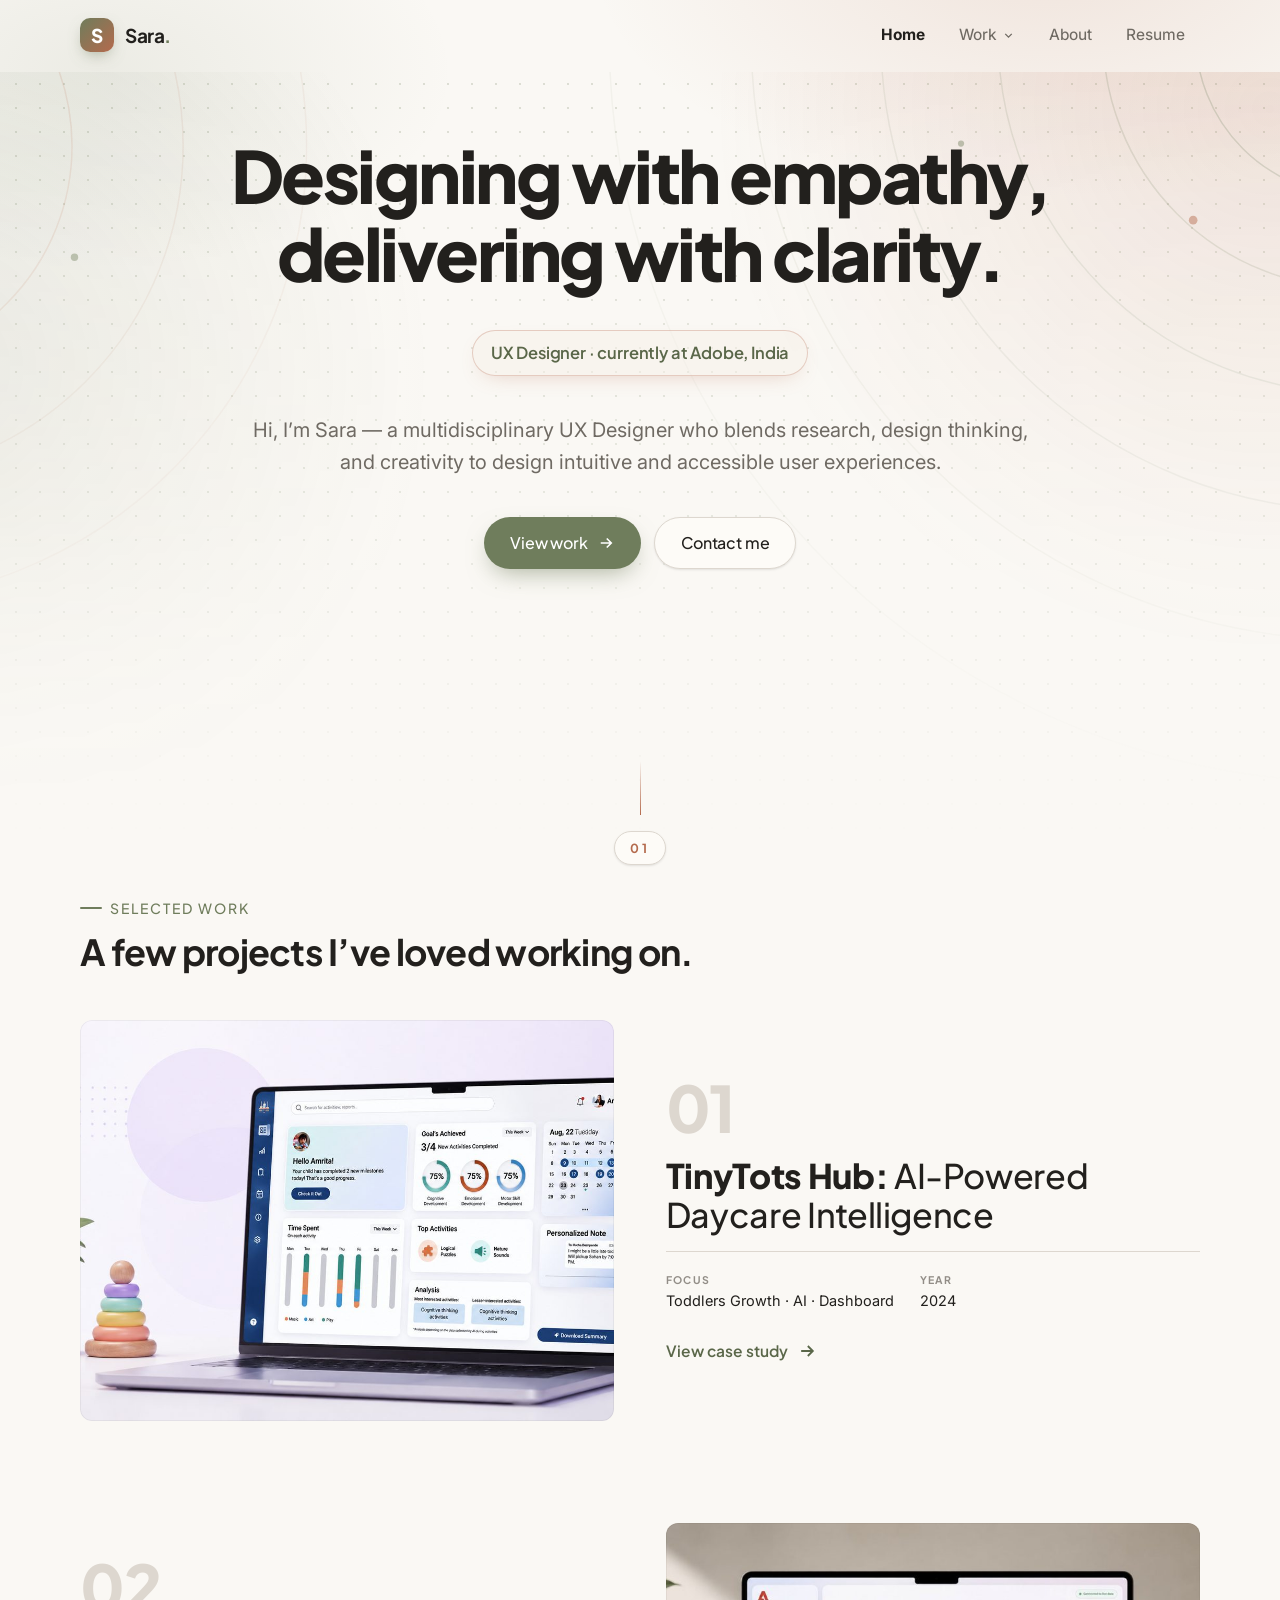
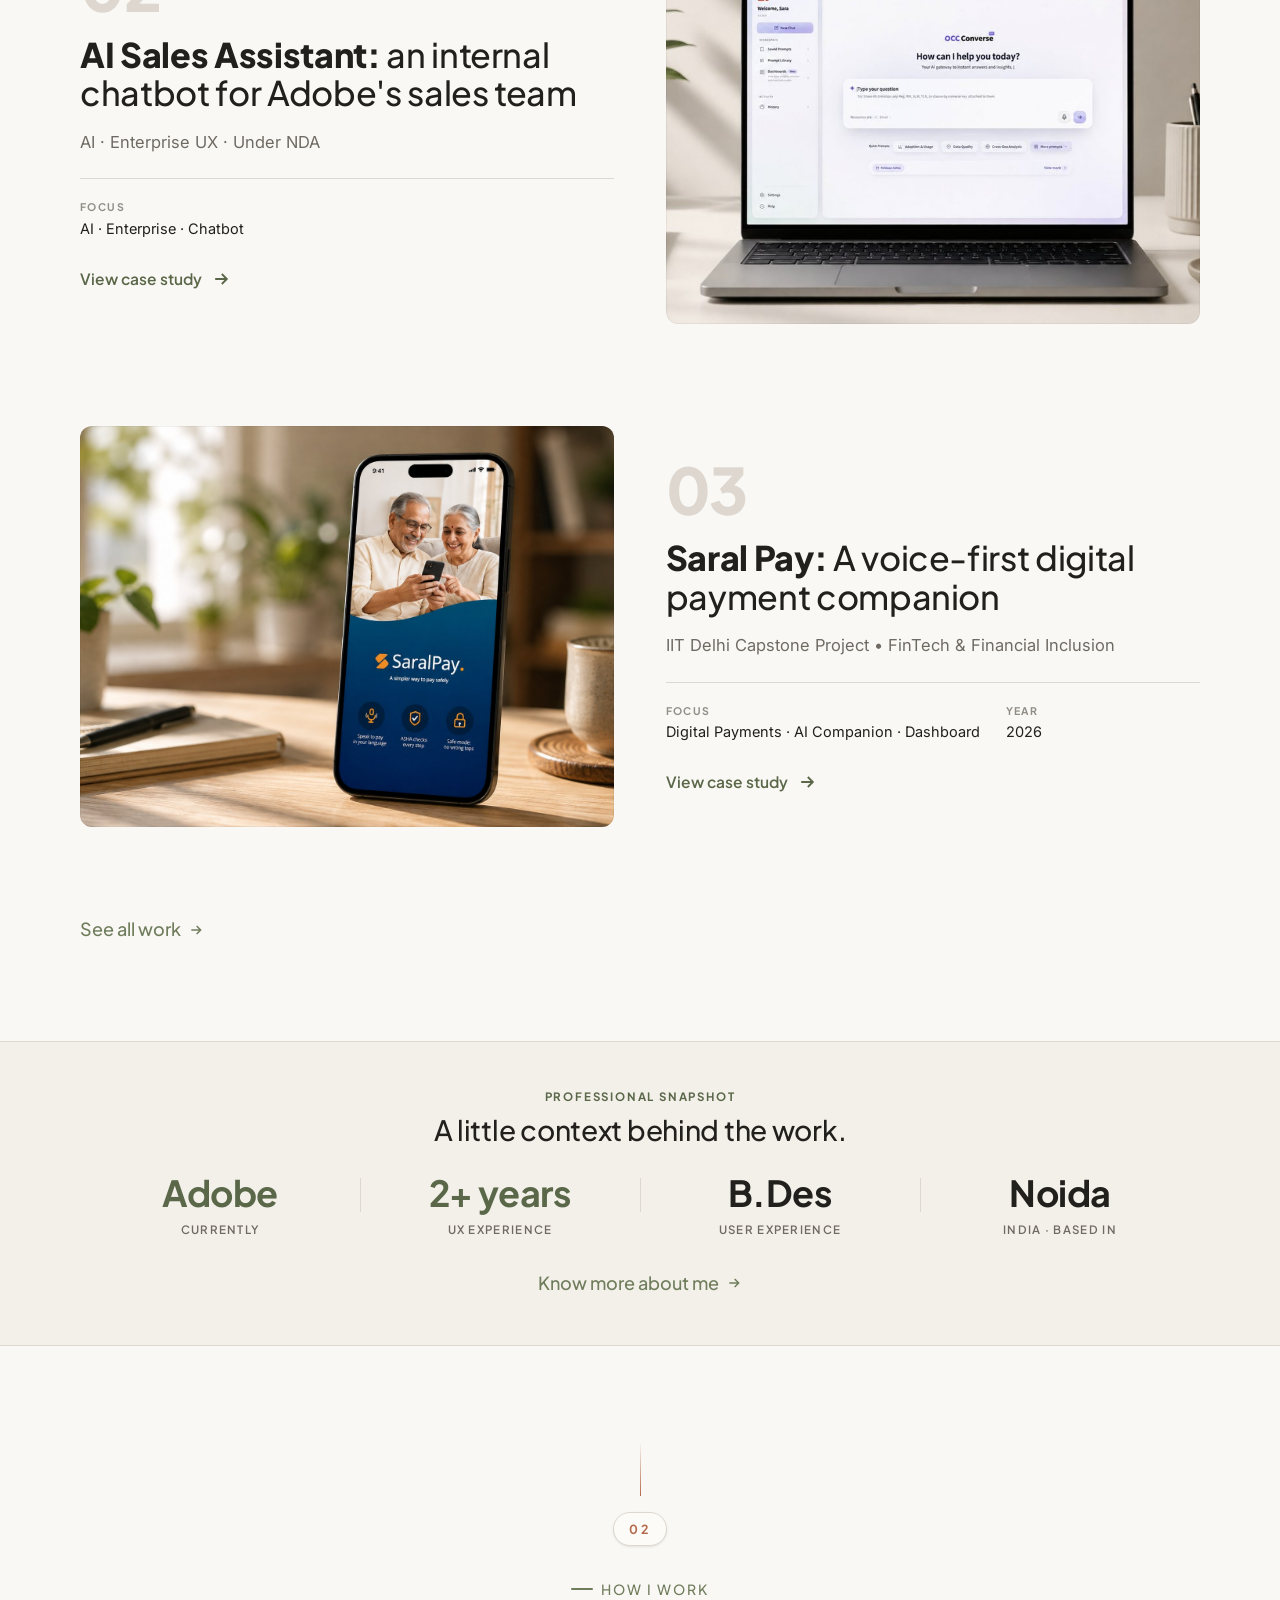
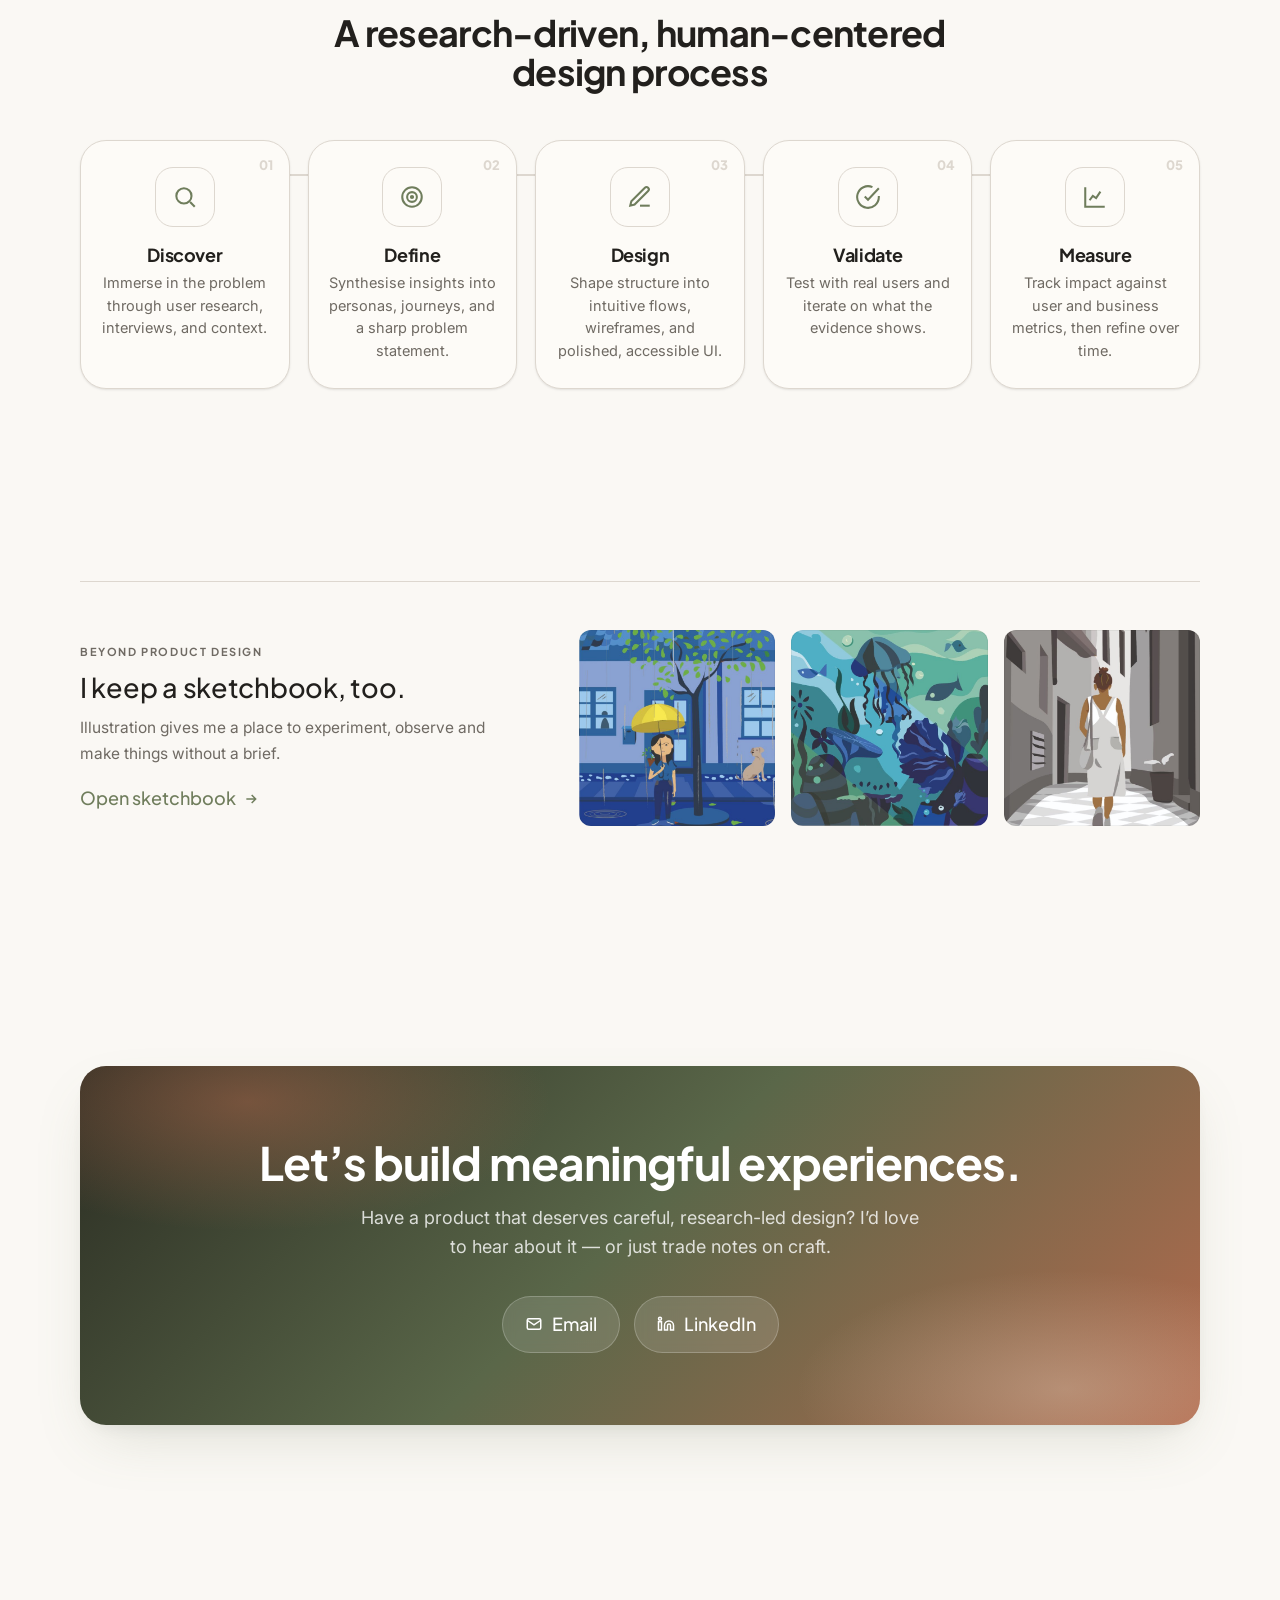
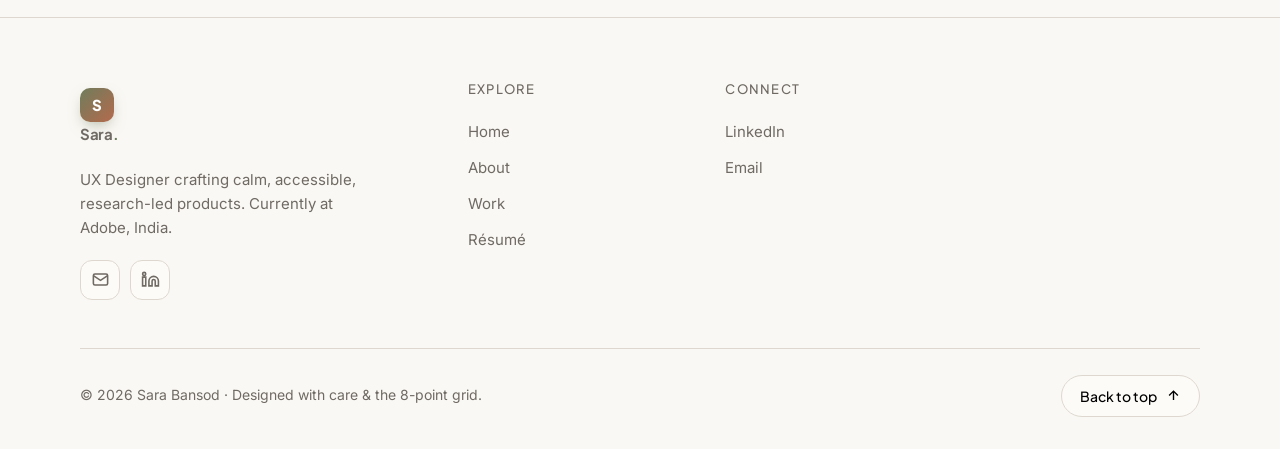
==== commit 7e810e76: "Update portfolio website" ====
--- a/site/index.html
+++ b/site/index.html
@@ -6,19 +6,13 @@
 <title>Sara Bansod — UX Designer Portfolio</title>
 <meta name="description" content="Portfolio of Sara Bansod, UX Designer. Case studies in research-led product design, design systems, and accessible interfaces." />
 
-<link rel="icon" href="assets/favicon.svg" type="image/svg+xml" />
-<meta property="og:title" content="Sara Bansod — UX Designer Portfolio" />
-<meta property="og:description" content="Case studies in research-led product design, design systems, and accessible interfaces." />
-<meta property="og:type" content="website" />
-<meta property="og:image" content="assets/images/sara-bansod.jpg" />
-<meta name="twitter:card" content="summary_large_image" />
-
 <link rel="preconnect" href="https://fonts.googleapis.com" />
 <link rel="preconnect" href="https://fonts.gstatic.com" crossorigin />
-<link href="https://fonts.googleapis.com/css2?family=Inter:wght@400;450;500;600;700&display=swap" rel="stylesheet" />
+<link href="https://fonts.googleapis.com/css2?family=Inter:wght@400;450;500;600;700&family=Plus+Jakarta+Sans:wght@400;500;600;700;800&display=swap" rel="stylesheet" />
 <link href="https://api.fontshare.com/v2/css?f[]=satoshi@400,500,700,900&display=swap" rel="stylesheet" />
 
-<link rel="stylesheet" href="css/styles.css" />
+<link rel="icon" href="data:image/svg+xml,%3Csvg xmlns='http://www.w3.org/2000/svg' viewBox='0 0 64 64'%3E%3Crect width='64' height='64' rx='14' fill='%23B46A4D'/%3E%3Ctext x='32' y='45' font-family='Georgia,serif' font-size='38' font-weight='700' fill='%23fff' text-anchor='middle'%3ES%3C/text%3E%3C/svg%3E" />
+<link rel="stylesheet" href="style.css">
 </head>
 <body>
 
@@ -96,8 +90,9 @@
         <div class="hero-role reveal d2"><mark class="hl">UX Designer · currently at Adobe, India</mark></div>
         <p class="lead reveal d2">Hi, I’m Sara — a multidisciplinary UX Designer who blends research, design thinking, and creativity to design intuitive and accessible user experiences.</p>
         <div class="hero-cta reveal d3">
-          <a href="#work" data-nav data-tab="ux" class="btn btn-primary">View work
-            <svg viewBox="0 0 24 24" fill="none" stroke="currentColor" stroke-width="2.2"><path d="M5 12h14M13 6l6 6-6 6"/></svg></a>
+          <a href="#work" data-nav data-tab="ux" class="btn btn-primary cta-underline"><span>View work</span>
+            <svg viewBox="0 0 24 24" fill="none" stroke="currentColor" stroke-width="2.2"><path d="M5 12h14M13 6l6 6-6 6"/></svg>
+            <svg class="u-draw" viewBox="0 0 200 12" preserveAspectRatio="none" aria-hidden="true"><path d="M3 8 C 40 3, 80 11, 120 6 S 180 3, 197 7"/></svg></a>
           <a href="#contact-anchor" data-nav data-scroll="contact" class="btn btn-ghost">Contact me</a>
         </div>
       </div>
@@ -106,20 +101,38 @@
   </div>
 
 
-  <!-- ABOUT PREVIEW -->
+  <!-- FEATURED PROJECTS -->
   <div class="section">
-    <div class="container about-prev">
-      <div class="reveal">
-        <div class="chapter"><span class="ch-line"></span><span class="ch-num">01</span></div>
-        <span class="eyebrow">About</span>
-        <div class="about-facts" style="margin-top:28px">
-          <div class="fact"><div class="k">Currently</div><div class="v">Adobe, India</div></div>
-          <div class="fact"><div class="k">Experience</div><div class="v">2+ years</div></div>
-          <div class="fact"><div class="k">Education</div><div class="v">B.Des in UX</div></div>
-          <div class="fact"><div class="k">Based in</div><div class="v">Noida, IN</div></div>
-        </div>
-        <a href="#about" data-nav class="btn btn-ghost btn-sm" style="margin-top:26px">Know more about me
-          <svg viewBox="0 0 24 24" fill="none" stroke="currentColor" stroke-width="2.2"><path d="M5 12h14M13 6l6 6-6 6"/></svg></a>
+    <div class="container">
+      <div class="chapter reveal"><span class="ch-line"></span><span class="ch-num">01</span></div>
+      <div class="section-head reveal">
+        <span class="eyebrow">Selected work</span>
+        <h2 class="h-section">A few projects I’ve loved working on.</h2>
+      </div>
+      <div class="feat-list" id="featuredGrid"><!-- injected --></div>
+      <div style="margin-top:clamp(48px,7vw,88px)"><a href="#work" data-nav data-tab="ux" class="btn-link">See all work
+        <svg viewBox="0 0 24 24" fill="none" stroke="currentColor" stroke-width="2.2"><path d="M5 12h14M13 6l6 6-6 6"/></svg></a></div>
+    </div>
+  </div>
+
+  <!-- PROFESSIONAL STATS -->
+  <div class="snapshot-band">
+    <div class="section">
+      <div class="container">
+        <div class="prostats reveal">
+          <div class="ps-head">
+            <p class="ps-eyebrow">Professional snapshot</p>
+            <h2 class="ps-title">A little context behind the work.</h2>
+          </div>
+          <div class="ps-row">
+            <div class="ps-item lead-stat"><p class="ps-v">Adobe</p><p class="ps-k">Currently</p></div>
+            <div class="ps-item lead-stat"><p class="ps-v">2+ years</p><p class="ps-k">UX experience</p></div>
+            <div class="ps-item"><p class="ps-v">B.Des</p><p class="ps-k">User experience</p></div>
+            <div class="ps-item"><p class="ps-v">Noida</p><p class="ps-k">India · Based in</p></div>
+          </div>
+          <div class="ps-cta"><a href="#about" data-nav class="btn-link">Know more about me
+            <svg viewBox="0 0 24 24" fill="none" stroke="currentColor" stroke-width="2.2"><path d="M5 12h14M13 6l6 6-6 6"/></svg></a></div>
+        </div>
       </div>
     </div>
   </div>
@@ -163,17 +176,21 @@
     </div>
   </div>
 
-  <!-- FEATURED PROJECTS -->
+    <!-- SKETCHBOOK TEASER -->
   <div class="section">
     <div class="container">
-      <div class="chapter reveal"><span class="ch-line"></span><span class="ch-num">03</span></div>
-      <div class="section-head center reveal">
-        <span class="eyebrow" style="justify-content:center">Selected work</span>
-        <h2 class="h-section">Featured case studies</h2>
-      </div>
-      <div class="proj-grid" id="featuredGrid"><!-- injected --></div>
-      <div style="text-align:center;margin-top:36px"><a href="#work" data-nav data-tab="ux" class="btn-link">See all work
-        <svg viewBox="0 0 24 24" fill="none" stroke="currentColor" stroke-width="2.2"><path d="M5 12h14M13 6l6 6-6 6"/></svg></a></div>
+      <div class="sk-teaser reveal">
+        <div class="skt-grid">
+          <div class="skt-text">
+            <p class="skt-eyebrow">Beyond product design</p>
+            <h3>I keep a sketchbook, too.</h3>
+            <p class="skt-copy">Illustration gives me a place to experiment, observe and make things without a brief.</p>
+            <a href="#work" data-nav data-tab="ink" class="btn-link">Open sketchbook
+              <svg viewBox="0 0 24 24" fill="none" stroke="currentColor" stroke-width="2.2"><path d="M5 12h14M13 6l6 6-6 6"/></svg></a>
+          </div>
+          <div class="skt-art" id="sktArt"><!-- injected --></div>
+        </div>
+      </div>
     </div>
   </div>
 
@@ -196,36 +213,34 @@
      ABOUT
      ============================================================ -->
 <section class="page" id="page-about">
-  <div class="page-hero">
-    <div class="container">
-      <span class="eyebrow reveal">About me</span>
-      <h1 class="h-hero reveal d1">Creating Experiences That Matter</h1>
-    </div>
-  </div>
-
-  <!-- PROFILE -->
-  <div class="section" style="padding-top:var(--s3)">
-    <div class="container profile">
-      <div class="avatar reveal">
-        <div class="ph avatar-photo"><img src="assets/images/sara-bansod.jpg" alt="Sara Bansod" /></div>
-      </div>
-      
-      <div class="reveal d1">
-        <h2 class="h-sub" style="font-size:26px">Hi, I’m Sara.</h2>
-        <p class="muted" style="margin-top:14px">I’m a multidisciplinary UX Designer who enjoys solving problems at the intersection of user needs and business goals. Alongside my UX practice, I’ve explored Customer Experience (CX), which has broadened my perspective beyond individual interactions to the end-to-end customer journey.</p>
-        <p class="muted" style="margin-top:14px">By combining user empathy with an understanding of business processes, I strive to design experiences that create value for both customers and organizations. My approach is rooted in Design Thinking, blending research, strategy, and creativity to transform complex challenges into intuitive, impactful solutions.</p>
-        <div class="profile-facts">
-          <div class="fact"><div class="k">Location</div><div class="v">Noida, India</div></div>
-          <div class="fact"><div class="k">Current company</div><div class="v">Adobe</div></div>
-          <div class="fact"><div class="k">Experience</div><div class="v">2+ years</div></div>
-        </div>
-        <a href="#" class="btn btn-primary btn-sm" data-resume>
-          <svg viewBox="0 0 24 24" fill="none" stroke="currentColor" stroke-width="2"><path d="M12 3v12m0 0 4-4m-4 4-4-4M4 21h16"/></svg>Download résumé (PDF)</a>
-      </div>
-    </div>
-  </div>
-
-  <!-- EDUCATION + EXPERIENCE -->
+  <div class="container">
+
+    <!-- CONVERSATIONAL INTRO -->
+    <div class="about-intro reveal">
+      <div class="a-photo"><img src="assets/img-01.jpg" alt="Sara Bansod"/><svg class="a-mark" viewBox="0 0 52 52" aria-hidden="true"><path d="M8 30 C 12 14, 30 8, 44 14 M40 9 l5 5 -6 4"/></svg></div>
+      <div>
+        <h1 class="a-hi">Hi, I&rsquo;m Sara. <span class="wave">&#128075;</span></h1>
+        <div class="a-text">
+          <p>I&rsquo;m a <strong>multidisciplinary UX Designer</strong> who enjoys bringing clarity to complexity. Through research, strategy, and creative exploration, I design intuitive and accessible experiences that balance what people need with what businesses aim to achieve. Exploring Customer Experience (CX) has further shaped my perspective, encouraging me to look at each interaction as part of a larger, connected journey.</p>
+          <a href="#" class="btn btn-primary btn-sm a-resume" data-resume>
+            <svg viewBox="0 0 24 24" fill="none" stroke="currentColor" stroke-width="2"><path d="M12 3v12m0 0 4-4m-4 4-4-4M4 21h16"/></svg>Download r&eacute;sum&eacute; (PDF)</a>
+        </div>
+      </div>
+    </div>
+
+    <!-- PRINCIPLES -->
+    <div class="principles">
+      <div class="section-head reveal"><span class="eyebrow">Approach</span><h2 class="h-section">What shapes how I design</h2></div>
+      <div class="pr-grid">
+        <div class="pr reveal"><span class="pr-n">01</span><h3>Making complexity understandable</h3><p>Design Thinking, for me, is about transforming complex challenges into intuitive, impactful solutions &mdash; not simplifying the problem, but making it easy to act on.</p></div>
+        <div class="pr reveal d1"><span class="pr-n">02</span><h3>Designing around real user needs</h3><p>I solve at the intersection of user needs and business goals, combining user empathy with an understanding of business processes so the outcome creates value on both sides.</p></div>
+        <div class="pr reveal"><span class="pr-n">03</span><h3>Thinking beyond individual screens</h3><p>Exploring Customer Experience broadened my perspective beyond individual interactions to the end-to-end journey &mdash; I design the flow, not just the frame.</p></div>
+        <div class="pr reveal d1"><span class="pr-n">04</span><h3>Combining research and creative exploration</h3><p>I blend research, strategy and creativity &mdash; grounding decisions in what I learn, then exploring openly to find the intuitive path through.</p></div>
+      </div>
+    </div>
+  </div>
+
+<!-- EDUCATION + EXPERIENCE -->
   <div class="section">
     <div class="container two-col">
       <div class="reveal">
@@ -288,8 +303,28 @@
   <!-- SKILLS -->
   <div class="section" style="padding-top:0">
     <div class="container">
-      <div class="section-head reveal"><span class="eyebrow">Skills</span><h2 class="h-section">What I bring to a team</h2></div>
+      <div class="section-head reveal"><span class="eyebrow">Strengths</span><h2 class="h-section">What I bring to a team</h2></div>
       <div class="skill-cloud reveal d1" id="skillsWrap"></div>
+    </div>
+  </div>
+
+  <!-- OUTSIDE PRODUCT DESIGN -->
+  <div class="section" style="padding-top:0">
+    <div class="container">
+      <div class="outside" style="border-top:none;padding-top:0">
+        <div class="section-head reveal"><span class="eyebrow">Beyond the screen</span><h2 class="h-section">Outside product design</h2></div>
+        <div class="out-grid reveal">
+          <div class="out-copy">
+            <p>When I&rsquo;m not designing products, I&rsquo;m usually illustrating. It&rsquo;s a creative practice that keeps my eye sharp &mdash; a space to experiment, observe, and think visually &mdash; and it feeds the same curiosity and craft I bring to research and creative exploration in my UX work.</p>
+            <a href="#work" data-nav data-tab="ink" class="btn-link">Open the sketchbook
+              <svg viewBox="0 0 24 24" fill="none" stroke="currentColor" stroke-width="2.2"><path d="M5 12h14M13 6l6 6-6 6"/></svg></a>
+          </div>
+          <div class="out-art">
+            <figure><img src="assets/img-02.jpg" alt="The Yellow Umbrella" loading="lazy"/></figure>
+            <figure><img src="assets/img-03.jpg" alt="One Afternoon" loading="lazy"/></figure>
+          </div>
+        </div>
+      </div>
     </div>
   </div>
 
@@ -324,7 +359,7 @@
   <div class="page-hero">
     <div class="container">
       <span class="eyebrow reveal">Work</span>
-      <h1 class="h-hero reveal d1">Selected work across craft.</h1>
+      <h1 class="h-hero reveal d1">Selected work, thoughts &amp; explorations.</h1>
       <p class="lead reveal d2">UX case studies, visual design, and a sketchbook of illustration work — pick a lane.</p>
       <div class="work-tabs reveal d2" id="workTabs">
         <button class="work-tab active" data-tab="ux">UX Design</button>
@@ -338,7 +373,7 @@
         <div class="pg-grid" id="uxGrid"><!-- injected --></div>
       </div>
       <div class="work-panel" data-panel="ink">
-        <p class="ink-intro reveal">Illustration is where I started — a hobby that grew into commissioned work. A few favourites, with the tools behind them.</p>
+        <p class="ink-intro reveal">Illustration is a creative hobby I keep coming back to — a space to experiment, explore, and create freely. Here are a few of my favourites.</p>
         <div class="art-grid" id="artGrid"><!-- injected --></div>
       </div>
     </div>
@@ -372,12 +407,50 @@
         <div class="m"><div class="k">Tools</div><div class="v">Figma · FigJam · Miro</div></div>
         <div class="m"><div class="k">Domain</div><div class="v">Childcare · EdTech · AI</div></div>
       </div>
-      <div class="cs-cover reveal d3"><img src="assets/images/tinytots-hub-cover-image.jpg" alt="TinyTots Hub — cover image" loading="lazy"/></div>
+      <div class="cs-cover reveal d3"><img src="assets/img-04.jpg" alt="TinyTots Hub — cover image" loading="lazy"/></div>
     </div>
   </div>
 
   <div class="container">
     <div class="cs-body">
+
+            <div class="glance reveal">
+<div class="g-problem">
+          <p class="g-eyebrow"><svg viewBox="0 0 24 24" fill="none" stroke="currentColor" stroke-width="2" aria-hidden="true"><circle cx="12" cy="12" r="9"/><circle cx="12" cy="12" r="4"/><path d="M12 1v3M12 20v3M1 12h3M20 12h3"/></svg>The problem</p>
+          <p class="g-stmt">Fragmented updates and limited visibility leave working parents worrying through the day &mdash; the journey runs drop-off &rarr; worry all day &rarr; scattered updates &rarr; considering switching daycare.</p>
+        </div>
+        <div class="g-body">
+          <div class="g-insight">
+            <p class="gi-tag">Key insight <svg viewBox="0 0 24 24" fill="none" stroke="currentColor" stroke-width="2.4"><path d="M7 17 17 7M9 7h8v8"/></svg></p>
+            <p class="gi-lead">The real gap wasn't more data, it was <strong>trusted, personalised visibility</strong> into a child's development &mdash; delivered in a way that feels safe and approachable.</p>
+            <p class="gi-ev">From 15 research articles and 3 parent interviews.</p>
+          </div>
+          <div class="g-decisions">
+            <p class="gd-h">Key design decisions</p>
+            <div class="g-dec"><div class="gd-n">01</div><div><p class="gd-d">Turn passive smart-toy interactions into a <strong>readable development story</strong> &mdash; an AI loop that captures interactions and surfaces patterns, emotions and trends on a friendly dashboard.</p></div></div><div class="g-dec"><div class="gd-n">02</div><div><p class="gd-d">Adopt a <strong>soft, friendly, trustworthy palette</strong> with clear semantic roles for actions, success, insights and alerts, appropriate for a childcare product.</p></div></div>
+          </div>
+        </div>
+        <div class="g-outcome">
+          <p class="go-tag">Outcome &amp; learning</p>
+          <p class="go-stmt">A research-led concept that reframes scattered daycare updates into personalised developmental insights and real-time activity for parents &mdash; a safer, more connected childcare experience.</p>
+        </div>
+      </div>
+
+      <div class="cs-changed reveal">
+        <div class="section-head"><span class="eyebrow">Outcomes</span><h2 style="font-size:clamp(22px,2.6vw,30px)">What changed</h2></div>
+        <div class="wc-grid"><div class="wc"><span class="wc-tag">Learned</span><p class="wc-metric">15 articles · 3 interviews</p><p>Research made the real gap clear: parents needed <strong>trusted, personalised visibility</strong> into development, not more scattered updates.</p></div><div class="wc"><span class="wc-tag">Shipped</span><p>An <strong>AI-integrated smart-toy loop</strong> that turns interactions into patterns, emotions and trends on a friendly parent dashboard.</p></div><div class="wc"><span class="wc-tag">Improved</span><p>A <strong>soft, trustworthy design system</strong> with clear semantic roles for actions, success, insights and alerts, suited to a childcare product.</p></div></div>
+      </div>
+
+      <div class="process-gate" id="pgate-0">
+        <p class="pg-eyebrow">Curious how I got there?</p>
+        <h2>The research, explorations and iterations behind the final experience.</h2>
+        <button type="button" class="process-toggle" aria-expanded="false" aria-controls="pdeep-0" data-ptoggle>
+          <span class="pt-label">Explore the process</span>
+          <svg viewBox="0 0 24 24" fill="none" stroke="currentColor" stroke-width="2.4"><path d="M6 9l6 6 6-6"/></svg>
+        </button>
+      </div>
+      <div class="process-deep" id="pdeep-0" hidden>
+        <div class="pd-inner">
 
       <div class="cs-section reveal">
         <span class="eyebrow">Overview</span>
@@ -434,6 +507,15 @@
       <div class="cs-section reveal">
         <span class="eyebrow">How it works</span>
         <h2>The AI-integrated smart-toy loop</h2>
+        <div class="decision reveal">
+          <p class="d-tag">Design Decision 01</p>
+          <div class="d-row">
+            <div class="d-col"><p class="dk">What I noticed</p><p class="dv">Smart-toy sessions produced raw interaction data, but parents couldn't read it &mdash; they were left with scattered updates rather than understanding.</p></div>
+            <div class="d-col"><p class="dk">What I changed</p><p class="dv">Designed an end-to-end loop where NLP interprets responses and AI extracts patterns, emotions and trends, then renders them as charts on a friendly dashboard.</p></div>
+            <div class="d-col"><p class="dk">Why</p><p class="dv">It converts activity into a development story parents can trust and act on &mdash; directly answering the visibility gap surfaced in research.</p></div>
+          </div>
+        </div>
+
         <div class="hiw"><div class="hiw-row"><div class="hiw-card"><span class="hiw-n">1</span><p>Infant interacts with the AI smart toy.</p></div><span class="hiw-ar">&rarr;</span><div class="hiw-card"><span class="hiw-n">2</span><p>Mic + voice recognition capture verbal responses.</p></div><span class="hiw-ar">&rarr;</span><div class="hiw-card"><span class="hiw-n">3</span><p>Smart toy records the interactions.</p></div></div><div class="hiw-down"><svg viewBox="0 0 24 24" fill="none" stroke="currentColor" stroke-width="2.4"><path d="M12 5v14M6 13l6 6 6-6"/></svg></div><div class="hiw-row"><div class="hiw-card"><span class="hiw-n">4</span><p>AI extracts patterns, emotions and trends.</p></div><span class="hiw-ar">&rarr;</span><div class="hiw-card"><span class="hiw-n">5</span><p>Camera captures reactions; screen shows images.</p></div><span class="hiw-ar">&rarr;</span><div class="hiw-card"><span class="hiw-n">6</span><p>NLP helps interpret the infant's responses.</p></div></div><div class="hiw-down"><svg viewBox="0 0 24 24" fill="none" stroke="currentColor" stroke-width="2.4"><path d="M12 5v14M6 13l6 6 6-6"/></svg></div><div class="hiw-row"><div class="hiw-card"><span class="hiw-n">7</span><p>AI generates charts, graphs and analysis.</p></div><span class="hiw-ar">&rarr;</span><div class="hiw-card"><span class="hiw-n">8</span><p>Results shown on a friendly dashboard.</p></div><span class="hiw-ar">&rarr;</span><div class="hiw-card"><span class="hiw-n">9</span><p>Dashboard gives an overview over time.</p></div></div></div>
       </div>
 
@@ -459,16 +541,11 @@
         <div class="browser">
           <div class="bbar"><i></i><i></i><i></i><span class="burl">tinytots.app</span></div>
           <div class="bgrid">
-            <div class="ph"><svg viewBox="0 0 24 24" fill="none" stroke="currentColor" stroke-width="1.3"><rect x="2" y="3" width="20" height="14" rx="2"/><path d="M8 21h8M12 17v4"/></svg><span class="ph-label">Dashboard</span></div>
-            <div class="ph"><svg viewBox="0 0 24 24" fill="none" stroke="currentColor" stroke-width="1.3"><rect x="2" y="3" width="20" height="14" rx="2"/><path d="M8 21h8M12 17v4"/></svg><span class="ph-label">Activity feed</span></div>
-            <div class="ph"><svg viewBox="0 0 24 24" fill="none" stroke="currentColor" stroke-width="1.3"><rect x="2" y="3" width="20" height="14" rx="2"/><path d="M8 21h8M12 17v4"/></svg><span class="ph-label">Development insights</span></div>
-            <div class="ph"><svg viewBox="0 0 24 24" fill="none" stroke="currentColor" stroke-width="1.3"><rect x="2" y="3" width="20" height="14" rx="2"/><path d="M8 21h8M12 17v4"/></svg><span class="ph-label">Profile &amp; settings</span></div>
-          </div>
-        </div>
-        <div class="mob-row">
-          <div class="ph" style="aspect-ratio:9/16;border-radius:var(--r-md)"><svg viewBox="0 0 24 24" fill="none" stroke="currentColor" stroke-width="1.3"><rect x="5" y="2" width="14" height="20" rx="3"/><path d="M11 18h2"/></svg><span class="ph-label">Mobile — home</span></div>
-          <div class="ph" style="aspect-ratio:9/16;border-radius:var(--r-md)"><svg viewBox="0 0 24 24" fill="none" stroke="currentColor" stroke-width="1.3"><rect x="5" y="2" width="14" height="20" rx="3"/><path d="M11 18h2"/></svg><span class="ph-label">Mobile — activity</span></div>
-          <div class="ph" style="aspect-ratio:9/16;border-radius:var(--r-md)"><svg viewBox="0 0 24 24" fill="none" stroke="currentColor" stroke-width="1.3"><rect x="5" y="2" width="14" height="20" rx="3"/><path d="M11 18h2"/></svg><span class="ph-label">Mobile — insights</span></div>
+            <div class="shot"><img src="assets/img-05.jpg" alt="TinyTots Hub login screen — Welcome back, with User ID and password fields" loading="lazy"/></div>
+            <div class="shot"><img src="assets/img-06.jpg" alt="TinyTots Hub overview dashboard — today's milestone, goals achieved, time spent per activity, activity feed, and AI recommendations" loading="lazy"/></div>
+            <div class="shot"><img src="assets/img-07.jpg" alt="TinyTots Hub attendance page — attendance rate, present/absent days, current streak, and a daily check-in/pickup log" loading="lazy"/></div>
+            <div class="shot"><img src="assets/img-08.jpg" alt="TinyTots Hub activities page — music activities, song library, performance by category, and a moments photo gallery" loading="lazy"/></div>
+          </div>
         </div>
       </div>
 
@@ -477,6 +554,18 @@
         <h2>Interactive demo</h2>
         <p>A placeholder for the clickable prototype — drop your Figma or Framer embed here so visitors can walk the flow.</p>
         <div class="ph demo-ph"><span class="play"><span><svg viewBox="0 0 24 24" fill="currentColor"><path d="M8 5v14l11-7z"/></svg></span></span><span class="ph-label">Prototype demo — embed placeholder</span></div>
+      </div>
+
+        </div>
+      </div>
+
+      <div class="cs-lookback reveal">
+        <div class="section-head"><span class="eyebrow">Reflection</span><h2 style="font-size:clamp(22px,2.6vw,30px)">Looking back</h2></div>
+        <div class="lb-grid">
+          <div class="lb"><p class="lb-k">What worked</p><p>The research-led framing held up: reframing scattered updates as a readable development story gave the concept a clear reason to exist.</p></div>
+          <div class="lb"><p class="lb-k">What I would change</p><p>With more time I would pressure-test the concept with parents directly, beyond the three interviews, before committing to the dashboard model.</p></div>
+          <div class="lb"><p class="lb-k">What I would explore next</p><p>Deeper into the AI loop &mdash; how NLP interpretation of a child&rsquo;s responses can stay trustworthy and privacy-safe as the data grows.</p></div>
+        </div>
       </div>
 
       <div class="prevnext">
@@ -512,12 +601,50 @@
         <div class="m"><div class="k">Tools</div><div class="v">Figma · Lyssna · MS Office</div></div>
         <div class="m"><div class="k">Type</div><div class="v">Capstone project</div></div>
       </div>
-      <div class="cs-cover cs-cover-tall reveal d3"><img src="assets/images/saral-pay-cover.jpg" alt="Saral Pay cover" style="width:100%;height:100%;object-fit:cover"/></div>
+      <div class="cs-cover cs-cover-tall reveal d3"><img src="assets/img-09.jpg" alt="Saral Pay cover" style="width:100%;height:100%;object-fit:cover"/></div>
     </div>
   </div>
 
   <div class="container">
     <div class="cs-body">
+
+            <div class="glance reveal">
+<div class="g-problem">
+          <p class="g-eyebrow"><svg viewBox="0 0 24 24" fill="none" stroke="currentColor" stroke-width="2" aria-hidden="true"><circle cx="12" cy="12" r="9"/><circle cx="12" cy="12" r="4"/><path d="M12 1v3M12 20v3M1 12h3M20 12h3"/></svg>The problem</p>
+          <p class="g-stmt">Low-confidence users feel uncertain paying online alone &mdash; afraid of mistakes and losing control, and frequently dependent on trusted family members for financial tasks.</p>
+        </div>
+        <div class="g-body">
+          <div class="g-insight">
+            <p class="gi-tag">Key insight <svg viewBox="0 0 24 24" fill="none" stroke="currentColor" stroke-width="2.4"><path d="M7 17 17 7M9 7h8v8"/></svg></p>
+            <p class="gi-lead"><strong>The biggest barrier isn't digital literacy &mdash; it's digital confidence.</strong></p>
+            <p class="gi-ev">Users already have smartphones and understand technology; the real barrier is confidence while handling money.</p>
+          </div>
+          <div class="g-decisions">
+            <p class="gd-h">Key design decisions</p>
+            <div class="g-dec"><div class="gd-n">01</div><div><p class="gd-d">Prioritise <strong>visibility, confirmation and control</strong> &mdash; see details, verify before confirming, and choose your level of AI help.</p></div></div><div class="g-dec"><div class="gd-n">02</div><div><p class="gd-d">Build reassurance into the flow with <strong>Payment Guard, confirmations, fraud alerts, OTP/PIN and a 10-second undo</strong>, giving users time to review and recover.</p></div></div>
+          </div>
+        </div>
+        <div class="g-outcome">
+          <p class="go-tag">Outcome &amp; learning</p>
+          <p class="go-stmt">A design direction where clear payee details, predictable steps, visible status, warnings and recovery proved more reassuring than generic security messaging.</p>
+        </div>
+      </div>
+
+      <div class="cs-changed reveal">
+        <div class="section-head"><span class="eyebrow">Outcomes</span><h2 style="font-size:clamp(22px,2.6vw,30px)">What changed</h2></div>
+        <div class="wc-grid"><div class="wc"><span class="wc-tag">Validated</span><p class="wc-metric">3 participants</p><p>Moderated usability testing (55+, retired, new to online payments) using Figma prototypes and Lyssna &mdash; the <strong>Bills Home screen performed best</strong>, with the highest task success.</p></div><div class="wc"><span class="wc-tag">Improved</span><p>Reassurance built into the flow &mdash; <strong>Payment Guard, confirmations, fraud alerts, OTP/PIN and a 10-second undo</strong> &mdash; gave users time to review and recover.</p></div><div class="wc"><span class="wc-tag">Learned</span><p>The biggest barrier isn&rsquo;t digital literacy &mdash; it&rsquo;s <strong>digital confidence</strong>. Clear details and recovery reassured more than generic security copy.</p></div></div>
+      </div>
+
+      <div class="process-gate" id="pgate-1">
+        <p class="pg-eyebrow">Curious how I got there?</p>
+        <h2>The research, explorations and iterations behind the final experience.</h2>
+        <button type="button" class="process-toggle" aria-expanded="false" aria-controls="pdeep-1" data-ptoggle>
+          <span class="pt-label">Explore the process</span>
+          <svg viewBox="0 0 24 24" fill="none" stroke="currentColor" stroke-width="2.4"><path d="M6 9l6 6 6-6"/></svg>
+        </button>
+      </div>
+      <div class="process-deep" id="pdeep-1" hidden>
+        <div class="pd-inner">
 
       <div class="cs-section reveal">
         <span class="eyebrow">01 · Our topic &amp; the current landscape</span>
@@ -616,31 +743,31 @@
           <div class="saral-screen-block">
             <h3>Splash screen — invite trust, security &amp; approachability</h3>
             <p>Realistic, slightly-uncertain imagery of the user segments. A <strong>blue-teal palette</strong> signals calm, security and trust; <strong>orange accents</strong> add warmth and highlight key information.</p>
-            <div class="ph saral-ph"><img src="assets/images/saralpay-splash-screen.jpg" alt="SaralPay splash screen — an older couple looking at a phone together" loading="lazy"/></div>
+            <div class="ph saral-ph"><img src="assets/img-10.jpg" alt="SaralPay splash screen — an older couple looking at a phone together" loading="lazy"/></div>
           </div>
 
           <div class="saral-screen-block">
             <h3>Onboarding — setting up a customised dashboard</h3>
             <p>Users personalise the app around the bills they pay and the people they trust. <strong>Controlled Payments</strong> limits transfers to trusted recipients to prevent accidental sends — and every choice is reversible.</p>
-            <div class="ph saral-ph"><img src="assets/images/controlled-payment-mode-onboarding-screen.jpg" alt="Controlled Payment Mode onboarding screen" loading="lazy"/></div>
+            <div class="ph saral-ph"><img src="assets/img-11.jpg" alt="Controlled Payment Mode onboarding screen" loading="lazy"/></div>
           </div>
 
           <div class="saral-screen-block">
             <h3>Dashboard — customised, gamified &amp; easy access</h3>
             <p>Shows only relevant options, trusted recipients and frequent actions to cut complexity. A <strong>gamified progress bar</strong> rewards activity, with direct access to ASHA via chat or voice.</p>
-            <div class="ph saral-ph"><img src="assets/images/saralpay-pay-bills-dashboard-screen.jpg" alt="SaralPay Pay Bills dashboard screen" loading="lazy"/></div>
+            <div class="ph saral-ph"><img src="assets/img-12.jpg" alt="SaralPay Pay Bills dashboard screen" loading="lazy"/></div>
           </div>
 
           <div class="saral-screen-block">
             <h3>ASHA — AI support &amp; help agent</h3>
             <p>A familiar chat/voice companion that guides each step with <strong>safety checks — but never decides for the user</strong>. Every critical action needs the user's approval, and ASHA flags how to protect sensitive information.</p>
-            <div class="ph saral-ph"><img src="assets/images/asha-ai-payment-confirmation-chat-screen.jpg" alt="ASHA AI payment confirmation chat screen" loading="lazy"/></div>
+            <div class="ph saral-ph"><img src="assets/img-13.jpg" alt="ASHA AI payment confirmation chat screen" loading="lazy"/></div>
           </div>
 
           <div class="saral-screen-block">
             <h3>Reward-Based Motivation &amp; Retention</h3>
             <p>A milestone-based reward system that celebrates users for completing key actions and encourages them to build consistent digital payment habits. After completing four steps, users unlock a 5% cashback coupon, creating a sense of achievement while motivating continued independent usage.</p>
-            <div class="ph saral-ph"><img src="assets/images/surprise-5-cashback-coupon-reward-screen.jpg" alt="Surprise 5% cashback coupon reward screen" loading="lazy"/></div>
+            <div class="ph saral-ph"><img src="assets/img-14.jpg" alt="Surprise 5% cashback coupon reward screen" loading="lazy"/></div>
           </div>
         </div>
       </div>
@@ -662,8 +789,17 @@
       <div class="cs-section reveal">
         <span class="eyebrow">Heat-map results</span>
         <h2>Where users felt confident — and where they hesitated</h2>
+        <div class="decision reveal">
+          <p class="d-tag">Design Decision 01</p>
+          <div class="d-row">
+            <div class="d-col"><p class="dk">What I noticed</p><p class="dv">In testing, the Controlled Payment screen created the most friction &mdash; the Safe Mode toggle was overlooked or misunderstood, and the Welcome screen lacked a clear starting action.</p></div>
+            <div class="d-col"><p class="dk">What I changed</p><p class="dv">Leaned the flow toward the pattern that already worked &mdash; the Bills Home card model &mdash; with clearer payee details, predictable steps and visible payment status over generic security messaging.</p></div>
+            <div class="d-col"><p class="dk">Why</p><p class="dv">The research was explicit: reassurance and control reduce fear of irreversible mistakes far more than abstract security copy, so confidence &mdash; not access &mdash; had to be the design target.</p></div>
+          </div>
+        </div>
+
         <p>The <strong>Bills Home screen performed best</strong>, with users quickly identifying the electricity-bill card and achieving the highest task success. The <strong>Controlled Payment screen created the most friction</strong>, mainly because the Safe Mode toggle was overlooked or misunderstood. The <strong>Welcome screen lacked a clear starting action</strong>, causing users to explore without direction.</p>
-        <div class="cs-img" style="margin-top:14px;max-width:460px"><img src="assets/images/heat-map-analysis-across-three-saral-pay-screens.jpg" alt="Heat-map analysis across three Saral Pay screens" style="width:100%;height:auto;display:block"/></div>
+        <div class="cs-img" style="margin-top:14px;max-width:460px"><img src="assets/img-15.jpg" alt="Heat-map analysis across three Saral Pay screens" style="width:100%;height:auto;display:block"/></div>
         <p style="margin-top:18px">Three main improvements:</p>
         <div class="cs-list">
           <div class="li"><span class="n">1</span><p>Add a clear "Get Started" action on the Welcome screen.</p></div>
@@ -779,6 +915,18 @@
         <div class="cs-img" style="margin-top:14px;max-width:420px;margin-left:0"><div style="position:relative;width:100%;padding-top:56.25%;"><iframe src="https://www.youtube.com/embed/zNCqPWBr5tQ" title="SolarPay demo" style="position:absolute;top:0;left:0;width:100%;height:100%;border:0;" allow="accelerometer; autoplay; clipboard-write; encrypted-media; gyroscope; picture-in-picture" allowfullscreen></iframe></div></div>
       </div>
 
+        </div>
+      </div>
+
+      <div class="cs-lookback reveal">
+        <div class="section-head"><span class="eyebrow">Reflection</span><h2 style="font-size:clamp(22px,2.6vw,30px)">Looking back</h2></div>
+        <div class="lb-grid">
+          <div class="lb"><p class="lb-k">What worked</p><p>Designing for confidence and control &mdash; visibility, confirmation, recovery &mdash; measurably reduced hesitation, and the Bills Home card model tested strongest.</p></div>
+          <div class="lb"><p class="lb-k">What I would change</p><p>The Controlled Payment screen created the most friction because the Safe Mode toggle was overlooked; I would redesign that control and give the Welcome screen a clearer starting action.</p></div>
+          <div class="lb"><p class="lb-k">What I would explore next</p><p>Extending the accessibility layer flagged in the work &mdash; voice, icons and local language &mdash; to widen the user base further.</p></div>
+        </div>
+      </div>
+
       <div class="prevnext">
         <div class="pn prev" data-nav="#case"><div class="dir"><svg viewBox="0 0 24 24" fill="none" stroke="currentColor" stroke-width="2.2" style="transform:scaleX(-1)"><path d="M5 12h14M13 6l6 6-6 6"/></svg>Previous</div><h4>TinyTots Hub</h4></div>
         <div class="pn next" data-nav="#work" data-tab="ux"><div class="dir">Next<svg viewBox="0 0 24 24" fill="none" stroke="currentColor" stroke-width="2.2"><path d="M5 12h14M13 6l6 6-6 6"/></svg></div><h4>All UX work</h4></div>
@@ -805,16 +953,62 @@
         <div class="m"><div class="k">Focus</div><div class="v">Hawkers &amp; customers</div></div>
         <div class="m"><div class="k">Type</div><div class="v">UX case study</div></div>
       </div>
-      <div class="cs-cover reveal d3"><img src="assets/images/streeteats-cover-illustration.jpg" alt="StreetEats cover illustration" style="width:100%;height:100%;object-fit:cover"/></div>
+      <div class="cs-cover reveal d3"><img src="assets/img-16.jpg" alt="StreetEats cover illustration" style="width:100%;height:100%;object-fit:cover"/></div>
     </div>
   </div>
 
   <div class="container">
     <div class="cs-body">
 
+            <div class="glance reveal">
+<div class="g-problem">
+          <p class="g-eyebrow"><svg viewBox="0 0 24 24" fill="none" stroke="currentColor" stroke-width="2" aria-hidden="true"><circle cx="12" cy="12" r="9"/><circle cx="12" cy="12" r="4"/><path d="M12 1v3M12 20v3M1 12h3M20 12h3"/></svg>The problem</p>
+          <p class="g-stmt">Hawkers have irregular placement, which causes them to lose customers and makes it difficult for authorities to monitor their movements. There is no platform to connect hawkers with customers.</p>
+        </div>
+        <div class="g-body">
+          <div class="g-insight">
+            <p class="gi-tag">Key insight <svg viewBox="0 0 24 24" fill="none" stroke="currentColor" stroke-width="2.4"><path d="M7 17 17 7M9 7h8v8"/></svg></p>
+            <p class="gi-lead">The unmet need is presence and awareness: customers want to be <strong>notified when a seller is in their area</strong>, and hawkers need a way to reach a wider audience.</p>
+          </div>
+          <div class="g-decisions">
+            <p class="gd-h">Key design decisions</p>
+            <div class="g-dec"><div class="gd-n">01</div><div><p class="gd-d">Serve <strong>both sides of the market</strong> &mdash; sellers list themselves and share their information; customers reach out, rate, and share.</p></div></div><div class="g-dec"><div class="gd-n">02</div><div><p class="gd-d">Center the experience on <strong>real-time location</strong> so people can discover nearby hawkers instead of relying on chance.</p></div></div>
+          </div>
+        </div>
+        <div class="g-outcome">
+          <p class="go-tag">Outcome &amp; learning</p>
+          <p class="go-stmt">A two-sided discovery concept that gives hawkers reach and customers awareness.</p>
+        </div>
+      </div>
+
+      <div class="cs-changed reveal">
+        <div class="section-head"><span class="eyebrow">Outcomes</span><h2 style="font-size:clamp(22px,2.6vw,30px)">What changed</h2></div>
+        <div class="wc-grid"><div class="wc"><span class="wc-tag">Learned</span><p>The core barrier is <strong>presence and awareness</strong> &mdash; customers want to be notified when a seller is nearby, and hawkers need to reach a wider audience.</p></div><div class="wc"><span class="wc-tag">Shipped</span><p>A <strong>two-sided discovery concept</strong> &mdash; sellers list themselves and share info; customers discover, rate and share &mdash; centred on real-time location.</p></div><div class="wc"><span class="wc-tag">Improved</span><p>Grounded in <strong>contextual inquiry, competitor study, task analysis and card sorting</strong>, then structured into a clear information architecture.</p></div></div>
+      </div>
+
+      <div class="process-gate" id="pgate-2">
+        <p class="pg-eyebrow">Curious how I got there?</p>
+        <h2>The research, explorations and iterations behind the final experience.</h2>
+        <button type="button" class="process-toggle" aria-expanded="false" aria-controls="pdeep-2" data-ptoggle>
+          <span class="pt-label">Explore the process</span>
+          <svg viewBox="0 0 24 24" fill="none" stroke="currentColor" stroke-width="2.4"><path d="M6 9l6 6 6-6"/></svg>
+        </button>
+      </div>
+      <div class="process-deep" id="pdeep-2" hidden>
+        <div class="pd-inner">
+
       <div class="cs-section reveal">
         <span class="eyebrow">About the project</span>
         <h2>Problem statement</h2>
+        <div class="decision reveal">
+          <p class="d-tag">Design Decision 01</p>
+          <div class="d-row">
+            <div class="d-col"><p class="dk">What I noticed</p><p class="dv">Hawkers' irregular placement means customers can't find them and the value they offer goes unseen &mdash; the core issue is unpredictable presence, not food quality.</p></div>
+            <div class="d-col"><p class="dk">What I changed</p><p class="dv">Made real-time location and "notify me when the seller is in my area" the backbone of the app, and let hawkers list themselves so both sides connect.</p></div>
+            <div class="d-col"><p class="dk">Why</p><p class="dv">Solving for awareness and presence directly addresses why hawkers lose customers, turning a chance encounter into a discoverable, repeatable connection.</p></div>
+          </div>
+        </div>
+
         <p>Hawkers have irregular placement, which causes them to lose customers and makes it difficult for the authorities to monitor their movements.</p>
         <div class="cs-cards" style="margin-top:22px">
           <div class="c"><h4>Who</h4><p>Hawkers</p></div>
@@ -882,7 +1076,7 @@
         <div class="hub"><div class="center"><h4>Customer</h4></div><div class="ring"><div class="ent"><h5>Hawkers</h5><ul><li>We have the best vadapav in the entire city</li><li>You can/ cannot order in advance.</li></ul></div><div class="ent"><h5>Teachers</h5><ul><li>Extra classes today.</li><li>Submit it before tomorrow's class.</li></ul></div><div class="ent"><h5>Family</h5><ul><li>How can you trust on the outside street food.</li><li>Please have your food on time</li></ul></div><div class="ent"><h5>Friends</h5><ul><li>The Vadapav stall outside college looks good. Not sure about the taste</li></ul></div><div class="ent"><h5>Mess Incharge</h5><ul><li>You won't get food now. You should have come earlier</li></ul></div></div></div>
         <div class="hub"><div class="center"><h4>Food Hawkers</h4><ul><li>Roams around to sell products</li><li>Buying raw materials.</li><li>Setting up the cart.</li><li>Monthly salary to waiter.</li><li>Issue hawker's license and sell only in hawker zone.</li></ul></div><div class="ring"><div class="ent"><h5>Cart</h5><ul><li>With wheels so that the hawker can go to different places</li></ul><div class="brk"><svg viewBox="0 0 24 24" fill="currentColor"><path d="M13 2 3 14h7l-1 8 10-12h-7z"/></svg><span>Not sure which areas to go to. Roams around cluelessly only on instincts</span></div></div><div class="ent"><h5>Apps / Website</h5><ul><li>Connecting hawkers with customers</li></ul><div class="brk"><svg viewBox="0 0 24 24" fill="currentColor"><path d="M13 2 3 14h7l-1 8 10-12h-7z"/></svg><span>Not sure which app is good</span></div></div><div class="ent"><h5>Family/ Friends</h5><ul><li>Provides support, both mentally and physically</li><li>Support during hard times</li><li>Gives suggestions and advices</li><li>Motivates</li></ul><div class="brk"><svg viewBox="0 0 24 24" fill="currentColor"><path d="M13 2 3 14h7l-1 8 10-12h-7z"/></svg><span>Provide them with basic necessities</span></div></div><div class="ent"><h5>Police</h5><ul><li>Doesn't allow to wait at one point for too long</li></ul><div class="brk"><svg viewBox="0 0 24 24" fill="currentColor"><path d="M13 2 3 14h7l-1 8 10-12h-7z"/></svg><span>Traffic jam</span></div></div><div class="ent"><h5>Competitors</h5><ul><li>Motivates to do better</li><li>Gets information about other places where these hawkers sell their food products.</li></ul></div><div class="ent"><h5>Customers</h5><ul><li>Motivates to do better</li><li>Gets information about other places where these hawkers sell their food products.</li><li>Asks for contact details</li><li>Asks for menu</li><li>Asks them to tell it to others</li><li>Asks if they liked the taste</li></ul><div class="brk"><svg viewBox="0 0 24 24" fill="currentColor"><path d="M13 2 3 14h7l-1 8 10-12h-7z"/></svg><span>Prank calls; Not sure how to tell many people at a time</span></div></div></div></div>
         <div class="seq"><div class="intent">Intent : <span>Find a way to reach to a wider audience</span></div><div class="sstep">Trigger : Family needs financial help</div><div class="sar">&darr;</div><div class="sstep">Search for different ways to expand his business</div><div class="sar">&darr;</div><div class="sstep">Thinks of delivering products at customer's home</div><div class="sbrk"><svg viewBox="0 0 24 24" fill="currentColor"><path d="M13 2 3 14h7l-1 8 10-12h-7z"/></svg><span>No waiter to help</span></div><div class="sstep">Travels several locations and tries selling food</div><div class="sbrk"><svg viewBox="0 0 24 24" fill="currentColor"><path d="M13 2 3 14h7l-1 8 10-12h-7z"/></svg><span>Roaming only on the basis of instincts</span></div><div class="intent">Intent : <span>Word of mouth marketing | Attract new customers</span></div><div class="sstep">Gives his contact details, pamphlets to the regular customers and asks them to give it to others</div><div class="sbrk"><svg viewBox="0 0 24 24" fill="currentColor"><path d="M13 2 3 14h7l-1 8 10-12h-7z"/></svg><span>sometimes kids uses it for prank calls</span></div><div class="sstep">Keeps combos and discounts on certain dishes.</div><div class="sbrk"><svg viewBox="0 0 24 24" fill="currentColor"><path d="M13 2 3 14h7l-1 8 10-12h-7z"/></svg><span>Better offers on online food apps</span></div><div class="intent">Intent : <span>Go digital</span></div><div class="sstep">Thinks of listing his name in a food delivery app</div><div class="sar">&darr;</div><div class="sstep">Creates account on multiple food delivery apps</div><div class="sbrk"><svg viewBox="0 0 24 24" fill="currentColor"><path d="M13 2 3 14h7l-1 8 10-12h-7z"/></svg><span>Not sure which app is useful</span></div><div class="sstep">Explores and reads about terms and conditions</div><div class="sbrk"><svg viewBox="0 0 24 24" fill="currentColor"><path d="M13 2 3 14h7l-1 8 10-12h-7z"/></svg><span>Very high commission percentage</span></div><div class="sbrk"><svg viewBox="0 0 24 24" fill="currentColor"><path d="M13 2 3 14h7l-1 8 10-12h-7z"/></svg><span>Doesn't find any app useful for hawkers</span></div></div>
-        <div class="cs-img reveal"><img src="assets/images/stakeholder-map.jpg" alt="Stakeholder map" loading="lazy"/></div>
+        <div class="cs-img reveal"><img src="assets/img-17.jpg" alt="Stakeholder map" loading="lazy"/></div>
       </div>
 
       <div class="cs-section reveal">
@@ -913,18 +1107,18 @@
         <span class="eyebrow">Brand — StreetEats</span>
         <h2>Moodboard &amp; identity</h2>
         <p>This is an application that provides information about local food hawkers to customers and helps them explore different types of street food options in the city.</p>
-        <div class="cs-img reveal"><img src="assets/images/moodboard.jpg" alt="Moodboard" loading="lazy"/></div>
+        <div class="cs-img reveal"><img src="assets/img-18.jpg" alt="Moodboard" loading="lazy"/></div>
       </div>
 
       <div class="cs-section reveal">
         <span class="eyebrow">Final UI</span>
         <h2>High-fidelity prototype</h2>
         <div class="screens-stack">
-          <div class="cs-img reveal"><img src="assets/images/high-fidelity-screens.jpg" alt="High-fidelity screens" loading="lazy"/></div>
-          <div class="cs-img reveal"><img src="assets/images/high-fidelity-screens-2.jpg" alt="High-fidelity screens" loading="lazy"/></div>
-          <div class="cs-img reveal"><img src="assets/images/high-fidelity-screens-3.jpg" alt="High-fidelity screens" loading="lazy"/></div>
-          <div class="cs-img reveal"><img src="assets/images/high-fidelity-screens-4.jpg" alt="High-fidelity screens" loading="lazy"/></div>
-          <div class="cs-img reveal"><img src="assets/images/high-fidelity-screens-5.jpg" alt="High-fidelity screens" loading="lazy"/></div>
+          <div class="cs-img reveal"><img src="assets/img-19.jpg" alt="High-fidelity screens" loading="lazy"/></div>
+          <div class="cs-img reveal"><img src="assets/img-20.jpg" alt="High-fidelity screens" loading="lazy"/></div>
+          <div class="cs-img reveal"><img src="assets/img-21.jpg" alt="High-fidelity screens" loading="lazy"/></div>
+          <div class="cs-img reveal"><img src="assets/img-22.jpg" alt="High-fidelity screens" loading="lazy"/></div>
+          <div class="cs-img reveal"><img src="assets/img-23.jpg" alt="High-fidelity screens" loading="lazy"/></div>
         </div>
       </div>
 
@@ -933,6 +1127,18 @@
         <h2>Interactive demo</h2>
         <p>A placeholder for the clickable prototype — drop your Figma or Framer embed here so visitors can walk the StreetEats flow.</p>
         <div class="ph demo-ph"><span class="play"><span><svg viewBox="0 0 24 24" fill="currentColor"><path d="M8 5v14l11-7z"/></svg></span></span><span class="ph-label">Prototype demo — embed placeholder</span></div>
+      </div>
+
+        </div>
+      </div>
+
+      <div class="cs-lookback reveal">
+        <div class="section-head"><span class="eyebrow">Reflection</span><h2 style="font-size:clamp(22px,2.6vw,30px)">Looking back</h2></div>
+        <div class="lb-grid">
+          <div class="lb"><p class="lb-k">What worked</p><p>Framing the problem as irregular presence (not food quality) pointed straight to real-time location as the backbone of the app.</p></div>
+          <div class="lb"><p class="lb-k">What I would change</p><p>I would validate the two-sided model with actual hawkers and customers, since the concept currently rests on secondary and contextual research rather than live testing.</p></div>
+          <div class="lb"><p class="lb-k">What I would explore next</p><p>How real-time location and notifications behave at scale &mdash; keeping discovery useful without overwhelming customers with alerts.</p></div>
+        </div>
       </div>
 
       <div class="prevnext">
@@ -959,12 +1165,50 @@
         <div class="m"><div class="k">Type</div><div class="v">Internal design system</div></div>
         <div class="m"><div class="k">Access</div><div class="v">Under NDA</div></div>
       </div>
-      <div class="cs-cover reveal d3"><img src="assets/images/design-system-cover.jpg" alt="Design system cover" style="width:100%;height:100%;object-fit:cover"/></div>
+      <div class="cs-cover reveal d3"><img src="assets/img-24.jpg" alt="Design system cover" style="width:100%;height:100%;object-fit:cover"/></div>
     </div>
   </div>
 
   <div class="container">
     <div class="cs-body">
+
+            <div class="glance reveal">
+<div class="g-problem">
+          <p class="g-eyebrow"><svg viewBox="0 0 24 24" fill="none" stroke="currentColor" stroke-width="2" aria-hidden="true"><circle cx="12" cy="12" r="9"/><circle cx="12" cy="12" r="4"/><path d="M12 1v3M12 20v3M1 12h3M20 12h3"/></svg>The problem</p>
+          <p class="g-stmt">Teams needed a single source of truth &mdash; consistent components, clear foundations, and guidance that made the right choice the easy one &mdash; to build the dashboard faster and more consistently.</p>
+        </div>
+        <div class="g-body">
+          <div class="g-insight">
+            <p class="gi-tag">Key insight <svg viewBox="0 0 24 24" fill="none" stroke="currentColor" stroke-width="2.4"><path d="M7 17 17 7M9 7h8v8"/></svg></p>
+            <p class="gi-lead">Consistency at speed comes from <strong>documentation, not just components</strong>.</p>
+            <p class="gi-ev">Guidance that makes the right choice the easy one is what lets teams build from a shared language.</p>
+          </div>
+          <div class="g-decisions">
+            <p class="gd-h">Key design decisions</p>
+            <div class="g-dec"><div class="gd-n">01</div><div><p class="gd-d">Sequence the system deliberately: <strong>Discovery &rarr; Audit &rarr; Foundations &rarr; Components &rarr; Documentation &rarr; Implementation</strong>.</p></div></div><div class="g-dec"><div class="gd-n">02</div><div><p class="gd-d">Document each component <strong>three ways</strong> and ground everything in shared foundations (colours, typography, spacing, grids).</p></div></div>
+          </div>
+        </div>
+        <div class="g-outcome">
+          <p class="go-tag">Outcome &amp; learning</p>
+          <p class="go-stmt">A documented, reusable foundation &mdash; colours, buttons, data-visualisation, tables, backgrounds and navigation &mdash; that keeps the dashboard consistent and gives designers and engineers a shared language to build from.</p>
+        </div>
+      </div>
+
+      <div class="cs-changed reveal">
+        <div class="section-head"><span class="eyebrow">Outcomes</span><h2 style="font-size:clamp(22px,2.6vw,30px)">What changed</h2></div>
+        <div class="wc-grid"><div class="wc"><span class="wc-tag">Shipped</span><p>A <strong>documented, reusable foundation</strong> &mdash; colours, buttons, data-visualisation, tables, backgrounds and navigation &mdash; built in Figma and handed off to engineering.</p></div><div class="wc"><span class="wc-tag">Improved</span><p>A <strong>shared language</strong> that keeps the dashboard consistent and lets designers and engineers build faster from the same source of truth.</p></div><div class="wc"><span class="wc-tag">Learned</span><p>Consistency at speed comes from <strong>documentation, not just components</strong> &mdash; guidance that makes the right choice the easy one.</p></div></div>
+      </div>
+
+      <div class="process-gate" id="pgate-3">
+        <p class="pg-eyebrow">Curious how I got there?</p>
+        <h2>The research, explorations and iterations behind the final experience.</h2>
+        <button type="button" class="process-toggle" aria-expanded="false" aria-controls="pdeep-3" data-ptoggle>
+          <span class="pt-label">Explore the process</span>
+          <svg viewBox="0 0 24 24" fill="none" stroke="currentColor" stroke-width="2.4"><path d="M6 9l6 6 6-6"/></svg>
+        </button>
+      </div>
+      <div class="process-deep" id="pdeep-3" hidden>
+        <div class="pd-inner">
 
       <div class="cs-section reveal">
         <span class="eyebrow">Overview</span>
@@ -1002,6 +1246,18 @@
         <p>The result is a documented, reusable foundation — colours, buttons, data-visualisation, tables, backgrounds, and navigation — that keeps the dashboard consistent and gives designers and engineers a shared language to build from.</p>
       </div>
 
+        </div>
+      </div>
+
+      <div class="cs-lookback reveal">
+        <div class="section-head"><span class="eyebrow">Reflection</span><h2 style="font-size:clamp(22px,2.6vw,30px)">Looking back</h2></div>
+        <div class="lb-grid">
+          <div class="lb"><p class="lb-k">What worked</p><p>Sequencing the work Discovery &rarr; Audit &rarr; Foundations &rarr; Components &rarr; Documentation &rarr; Implementation kept the system grounded and usable.</p></div>
+          <div class="lb"><p class="lb-k">What I would change</p><p>Under NDA the outcomes here are qualitative; I would build in adoption checkpoints with engineering to see how well the documentation held up in practice.</p></div>
+          <div class="lb"><p class="lb-k">What I would explore next</p><p>How the system evolves once teams use it &mdash; governance, versioning, and keeping documentation as the single source of truth over time.</p></div>
+        </div>
+      </div>
+
       <div class="prevnext">
         <div class="pn prev" data-nav="#case-streeteats"><div class="dir"><svg viewBox="0 0 24 24" fill="none" stroke="currentColor" stroke-width="2.2" style="transform:scaleX(-1)"><path d="M5 12h14M13 6l6 6-6 6"/></svg>Previous</div><h4>StreetEats</h4></div>
         <div class="pn next" data-nav="#work" data-tab="ux"><div class="dir">Next<svg viewBox="0 0 24 24" fill="none" stroke="currentColor" stroke-width="2.2"><path d="M5 12h14M13 6l6 6-6 6"/></svg></div><h4>All UX work</h4></div>
@@ -1025,14 +1281,52 @@
         <div class="m"><div class="k">Primary user</div><div class="v">Fleet managers</div></div>
         <div class="m"><div class="k">Type</div><div class="v">Product UX case study</div></div>
       </div>
-      <div class="cs-cover reveal d3"><img src="assets/images/navitrax-cover.jpg" alt="NAVITRAX cover" style="width:100%;height:100%;object-fit:cover"/></div>
+      <div class="cs-cover reveal d3"><img src="assets/img-25.jpg" alt="NAVITRAX cover" style="width:100%;height:100%;object-fit:cover"/></div>
     </div>
   </div>
 
   <div class="container">
     <div class="cs-body">
 
-      <div class="cs-section reveal">
+                  <div class="glance reveal">
+<div class="g-problem">
+          <p class="g-eyebrow"><svg viewBox="0 0 24 24" fill="none" stroke="currentColor" stroke-width="2" aria-hidden="true"><circle cx="12" cy="12" r="9"/><circle cx="12" cy="12" r="4"/><path d="M12 1v3M12 20v3M1 12h3M20 12h3"/></svg>The problem</p>
+          <p class="g-stmt">Fleet managers firefight from scattered spreadsheets and delayed updates, making it hard to track fleet movement, reduce fuel costs and monitor driver behaviour.</p>
+        </div>
+        <div class="g-body">
+          <div class="g-insight">
+            <p class="gi-tag">Key insight <svg viewBox="0 0 24 24" fill="none" stroke="currentColor" stroke-width="2.4"><path d="M7 17 17 7M9 7h8v8"/></svg></p>
+            <p class="gi-lead">The need isn't more data, it's <strong>timely, consolidated visibility</strong> that lets managers act before problems escalate.</p>
+            <p class="gi-ev">Framed around Harpal, a 48-year-old truck fleet manager.</p>
+          </div>
+          <div class="g-decisions">
+            <p class="gd-h">Key design decisions</p>
+            <div class="g-dec"><div class="gd-n">01</div><div><p class="gd-d">Replace scattered spreadsheets with a single dashboard offering <strong>real-time visibility, live tracking, AI analytics and instant alerts</strong>.</p></div></div><div class="g-dec"><div class="gd-n">02</div><div><p class="gd-d">Bring the fleet map, vehicles, drivers, maintenance, analytics, alerts and reports together with <strong>updated ETAs and status at a glance</strong>.</p></div></div>
+          </div>
+        </div>
+        <div class="g-outcome">
+          <p class="go-tag">Outcome &amp; learning</p>
+          <p class="go-stmt">A consolidated control surface &mdash; "all my fleet, running smoothly" &mdash; that supports smarter, timely decisions.</p>
+        </div>
+      </div>
+
+      <div class="cs-changed reveal">
+        <div class="section-head"><span class="eyebrow">Outcomes</span><h2 style="font-size:clamp(22px,2.6vw,30px)">What changed</h2></div>
+        <div class="wc-grid"><div class="wc"><span class="wc-tag">Shipped</span><p>A <strong>consolidated dashboard</strong> bringing together the fleet map, vehicles, drivers, maintenance, AI analytics, alerts and reports.</p></div><div class="wc"><span class="wc-tag">Improved</span><p>Replaces <strong>scattered spreadsheets and delayed updates</strong> with real-time visibility, live tracking and at-a-glance ETAs and status.</p></div><div class="wc"><span class="wc-tag">Learned</span><p>For a manager like Harpal the need isn&rsquo;t more data &mdash; it&rsquo;s <strong>timely, consolidated visibility</strong> to act before problems escalate.</p></div></div>
+      </div>
+
+      <div class="process-gate" id="pgate-4">
+        <p class="pg-eyebrow">Curious how I got there?</p>
+        <h2>The research, explorations and iterations behind the final experience.</h2>
+        <button type="button" class="process-toggle" aria-expanded="false" aria-controls="pdeep-4" data-ptoggle>
+          <span class="pt-label">Explore the process</span>
+          <svg viewBox="0 0 24 24" fill="none" stroke="currentColor" stroke-width="2.4"><path d="M6 9l6 6 6-6"/></svg>
+        </button>
+      </div>
+      <div class="process-deep" id="pdeep-4" hidden>
+        <div class="pd-inner">
+
+<div class="cs-section reveal">
         <span class="eyebrow">Overview</span>
         <h2>From uncertainty to confidence</h2>
         <p>NAVITRAX helps fleet managers stay ahead of their operations. Instead of firefighting from scattered spreadsheets and delayed updates, it offers real-time visibility, live tracking, AI analytics, and instant alerts and notifications — so managers can make smarter, timely decisions and keep operations running smoothly.</p>
@@ -1041,6 +1335,15 @@
       <div class="cs-section reveal">
         <span class="eyebrow">The user</span>
         <h2>Meet Harpal</h2>
+        <div class="decision reveal">
+          <p class="d-tag">Design Decision 01</p>
+          <div class="d-row">
+            <div class="d-col"><p class="dk">What I noticed</p><p class="dv">Harpal was firefighting from scattered spreadsheets and delayed updates, so problems surfaced too late to prevent.</p></div>
+            <div class="d-col"><p class="dk">What I changed</p><p class="dv">Consolidated the fleet map, vehicles, drivers, maintenance, AI analytics and alerts into one dashboard with live tracking and at-a-glance ETAs and status.</p></div>
+            <div class="d-col"><p class="dk">Why</p><p class="dv">Real-time, consolidated visibility is what moves a manager from firefighting to staying ahead &mdash; the core promise of "your fleet, in your control, always."</p></div>
+          </div>
+        </div>
+
         <p>Harpal is a 48-year-old truck fleet manager. His goals: track fleet movement, reduce fuel costs, and monitor driver behaviour. His pain points include difficult agricultural terminology and inaccurate weather and crop predictions.</p>
         <div class="harpal-grid"><div class="hc hc-photo"><div class="av">H</div><div class="nm">Harpal</div></div><div class="hc"><h4>Harpal <small>Truck Fleet Manager</small></h4><div class="hc-sec"><b>Demographics:</b><br>48, male</div><div class="hc-sec"><b>Goals:</b><br>Track fleet movement<br>Reduce fuel costs<br>Monitor driver behavior</div><div class="hc-sec"><b>Pain Points:</b><br>Difficult agricultural terminology<br>Inaccurate weather and crop predictions</div></div><div class="hc"><h4>Scenario</h4><p>Harpal manages logistics through a dashboard but struggles with delayed alerts and poor data interpretation.</p></div><div class="hc hc-accent"><h4>UX Problems</h4><ol><li>Complex fleet dashboards</li><li>Difficult report generation</li><li>Poor alert prioritization</li><li>Multi-device inconsistency</li></ol></div><div class="hc hc-accent"><h4>UI Problems</h4><ol><li>Information overload</li><li>Small charts and graphs</li><li>Weak visual hierarchy</li><li>Non-intuitive controls</li></ol></div><div class="hc hc-accent"><h4>CX Problems</h4><ol><li>Distrust in tracking accuracy</li><li>Operational stress</li><li>Frustration from delayed insights</li><li>Weak support responsiveness</li></ol></div><div class="hc hc-accent"><h4>AI Problems</h4><ol><li>Inaccurate predictive maintenance</li><li>Weak route optimization</li><li>False anomaly detection</li><li>Poor driver risk assessment</li></ol></div></div>
       </div>
@@ -1056,7 +1359,7 @@
         <span class="eyebrow">The journey</span>
         <h2>Harpal's journey: from uncertainty to confidence</h2>
         <p>The challenge, the struggle, and the discovery — how too much to manage and scattered data gave way to one platform that shows where things are and what needs attention.</p>
-        <div class="cs-img reveal"><img src="assets/images/harpal-journey-challenge-struggle-discovery.jpg" alt="Harpal&apos;s journey — challenge, struggle, discovery" loading="lazy"/></div>
+        <div class="cs-img reveal"><img src="assets/img-26.jpg" alt="Harpal&apos;s journey — challenge, struggle, discovery" loading="lazy"/></div>
       </div>
 
       <div class="cs-section reveal">
@@ -1078,23 +1381,35 @@
         <span class="eyebrow">Positioning</span>
         <h2>The promise</h2>
         <p>All my fleet. Running smoothly. Real-time visibility, smarter decisions, better outcomes — your fleet, in your control, always.</p>
-        <div class="cs-img reveal"><img src="assets/images/positioning-and-value-proposition.jpg" alt="Positioning &amp; value proposition" loading="lazy"/></div>
+        <div class="cs-img reveal"><img src="assets/img-27.jpg" alt="Positioning &amp; value proposition" loading="lazy"/></div>
       </div>
 
       <div class="cs-section reveal">
         <span class="eyebrow">Visual direction</span>
         <h2>Brand &amp; colour theme</h2>
         <p>A colour theme that blends trust, intelligence, urgency, and optimism — empowering fleet managers to make faster decisions with confidence.</p>
-        <div class="cs-img reveal"><img src="assets/images/brand-and-colour-theme.jpg" alt="Brand &amp; colour theme" loading="lazy"/></div>
+        <div class="cs-img reveal"><img src="assets/img-28.jpg" alt="Brand &amp; colour theme" loading="lazy"/></div>
       </div>
 
       <div class="cs-section reveal">
         <span class="eyebrow">Final UI</span>
         <h2>NAVITRAX in use</h2>
         <p>The dashboard brings together the fleet map, vehicles, drivers, maintenance, AI analytics, alerts, and reports — with updated ETAs and status updates at a glance.</p>
-        <div class="cs-img reveal"><img src="assets/images/app-screens.jpg" alt="App screens" loading="lazy"/></div>
-        <div class="cs-img reveal"><img src="assets/images/navitrax-dashboard.jpg" alt="NAVITRAX dashboard" loading="lazy"/></div>
-        <div class="cs-img reveal"><img src="assets/images/navitrax-screens-service-analytics-alerts.jpg" alt="NAVITRAX screens — service, analytics, alerts" loading="lazy"/></div>
+        <div class="cs-img reveal"><img src="assets/img-29.jpg" alt="App screens" loading="lazy"/></div>
+        <div class="cs-img reveal"><img src="assets/img-30.jpg" alt="NAVITRAX dashboard" loading="lazy"/></div>
+        <div class="cs-img reveal"><img src="assets/img-31.jpg" alt="NAVITRAX screens — service, analytics, alerts" loading="lazy"/></div>
+      </div>
+
+        </div>
+      </div>
+
+      <div class="cs-lookback reveal">
+        <div class="section-head"><span class="eyebrow">Reflection</span><h2 style="font-size:clamp(22px,2.6vw,30px)">Looking back</h2></div>
+        <div class="lb-grid">
+          <div class="lb"><p class="lb-k">What worked</p><p>Anchoring the product to Harpal&rsquo;s reality &mdash; firefighting from spreadsheets &mdash; made the case for one real-time control surface obvious.</p></div>
+          <div class="lb"><p class="lb-k">What I would change</p><p>The work leads with a single persona; I would broaden it to other fleet roles to confirm the dashboard priorities hold beyond the manager&rsquo;s view.</p></div>
+          <div class="lb"><p class="lb-k">What I would explore next</p><p>How AI analytics and alerts can move from reporting to prediction &mdash; helping managers stay ahead rather than react.</p></div>
+        </div>
       </div>
 
       <div class="prevnext">
@@ -1117,12 +1432,49 @@
       <div class="m"><div class="k">Primary user</div><div class="v">Elderly citizens</div></div>
       <div class="m"><div class="k">Type</div><div class="v">UX case study</div></div>
     </div>
-    <div class="cs-cover reveal d3"><img src="assets/images/safar-sathi-cover.jpg" alt="Safar Sathi cover" style="width:100%;height:100%;object-fit:cover"/></div>
+    <div class="cs-cover reveal d3"><img src="assets/img-32.jpg" alt="Safar Sathi cover" style="width:100%;height:100%;object-fit:cover"/></div>
   </div></div>
 
   <div class="container"><div class="cs-body">
 
-    <div class="cs-section reveal"><span class="eyebrow">About the project</span><h2>Problem statement</h2>
+              <div class="glance reveal">
+<div class="g-problem">
+          <p class="g-eyebrow"><svg viewBox="0 0 24 24" fill="none" stroke="currentColor" stroke-width="2" aria-hidden="true"><circle cx="12" cy="12" r="9"/><circle cx="12" cy="12" r="4"/><path d="M12 1v3M12 20v3M1 12h3M20 12h3"/></svg>The problem</p>
+          <p class="g-stmt">Despite advances in transport, the elderly face significant challenges on public buses &mdash; from accessibility issues to the lack of a tailored planning system &mdash; especially when travelling alone.</p>
+        </div>
+        <div class="g-body">
+          <div class="g-insight">
+            <p class="gi-tag">Key insight <svg viewBox="0 0 24 24" fill="none" stroke="currentColor" stroke-width="2.4"><path d="M7 17 17 7M9 7h8v8"/></svg></p>
+            <p class="gi-lead">Three gaps define the experience &mdash; <strong>information &amp; guidance, safety &amp; security, and accessibility</strong> &mdash; not one problem, but a chain of them across a journey.</p>
+          </div>
+          <div class="g-decisions">
+            <p class="gd-h">Key design decisions</p>
+            <div class="g-dec"><div class="gd-n">01</div><div><p class="gd-d">Address the journey end-to-end &mdash; planning, boarding and fare understanding &mdash; rather than a single screen, since interviews surfaced friction at each step (seating, boarding/disembarking, fare structure).</p></div></div><div class="g-dec"><div class="gd-n">02</div><div><p class="gd-d">Design for <strong>accessibility and reassurance</strong> as first-class requirements, reflected in components, styleguide and micro-interactions.</p></div></div>
+          </div>
+        </div>
+        <div class="g-outcome">
+          <p class="go-tag">Outcome &amp; learning</p>
+          <p class="go-stmt">An accessible, guidance-led travel companion concept grounded in a literature review and interviews.</p>
+        </div>
+      </div>
+
+      <div class="cs-changed reveal">
+        <div class="section-head"><span class="eyebrow">Outcomes</span><h2 style="font-size:clamp(22px,2.6vw,30px)">What changed</h2></div>
+        <div class="wc-grid"><div class="wc"><span class="wc-tag">Learned</span><p class="wc-metric">25 articles reviewed</p><p>A literature review and interviews surfaced <strong>three gaps</strong> &mdash; information &amp; guidance, safety &amp; security, and accessibility &mdash; not one problem but a chain across the journey.</p></div><div class="wc"><span class="wc-tag">Improved</span><p>Interviews pinpointed friction at every stage: <strong>limited seating, difficulty boarding/disembarking, and confusion over fare structure</strong>.</p></div><div class="wc"><span class="wc-tag">Shipped</span><p>An <strong>accessible, guidance-led travel companion</strong> concept scoped around the whole journey &mdash; planning, boarding and fares.</p></div></div>
+      </div>
+
+      <div class="process-gate" id="pgate-5">
+        <p class="pg-eyebrow">Curious how I got there?</p>
+        <h2>The research, explorations and iterations behind the final experience.</h2>
+        <button type="button" class="process-toggle" aria-expanded="false" aria-controls="pdeep-5" data-ptoggle>
+          <span class="pt-label">Explore the process</span>
+          <svg viewBox="0 0 24 24" fill="none" stroke="currentColor" stroke-width="2.4"><path d="M6 9l6 6 6-6"/></svg>
+        </button>
+      </div>
+      <div class="process-deep" id="pdeep-5" hidden>
+        <div class="pd-inner">
+
+<div class="cs-section reveal"><span class="eyebrow">About the project</span><h2>Problem statement</h2>
       <p>Despite advancements in transportation systems, the elderly face significant challenges while traveling in a public bus transport, ranging from accessibility issues to lack of tailored planning system that will help them in having a more enhanced traveling experience.</p>
       <div class="cs-cards" style="margin-top:22px">
         <div class="c"><h4>Who</h4><p>Elderly citizens</p></div>
@@ -1146,6 +1498,15 @@
     <div class="cs-section reveal"><span class="eyebrow">Interview analysis</span><h2>What we heard</h2><div class="cs-list"><div class="li"><span class="n">1</span><p><b>Limited seating availability:</b> Senior citizens may have difficulty in finding a seat when boarding a bus, as most buses are often crowded and the priority seating areas are usually occupied.</p></div><div class="li"><span class="n">2</span><p><b>Difficulty in boarding & disembarking:</b> Senior citizens may find it difficult to board or disembark from a bus due to their limited mobility, making it difficult for them to climb up the bus steps or reach the aisle.</p></div><div class="li"><span class="n">3</span><p><b>Difficulty in understanding the fare structure:</b> Many senior citizens find it difficult to understand the fare structure of public buses, which can be confusing and overwhelming.</p></div><div class="li"><span class="n">4</span><p><b>Difficulty in hearing the bus driver:</b> Senior citizens may find it difficult to hear the bus driver due to their hearing loss and may miss important announcements or instructions.</p></div><div class="li"><span class="n">5</span><p><b>Difficulty in standing for long periods:</b> Senior citizens may have difficulty standing for long periods of time due to their limited mobility, which can be very uncomfortable and tiring.</p></div><div class="li"><span class="n">6</span><p><b>Confusion about the timetables:</b> Buses arrive late due to which people stand on the bus stops for a very long time. They aren't able to track the position of the buses which leads to confusion.</p></div><div class="li"><span class="n">7</span><p><b>Conductor free service will be preferred:</b> by the old people who cannot hear properly as there won't be any need for communication and interaction.</p></div></div></div>
 
     <div class="cs-section reveal"><span class="eyebrow">Gap observed</span><h2>Three gaps in the current system</h2>
+        <div class="decision reveal">
+          <p class="d-tag">Design Decision 01</p>
+          <div class="d-row">
+            <div class="d-col"><p class="dk">What I noticed</p><p class="dv">Interviews surfaced friction at every stage &mdash; limited seating, difficulty boarding and disembarking, and confusion over fare structure &mdash; not a single failure point.</p></div>
+            <div class="d-col"><p class="dk">What I changed</p><p class="dv">Scoped the app around the whole journey (planning, boarding, fares) with accessibility and guidance built in, rather than optimising one isolated screen.</p></div>
+            <div class="d-col"><p class="dk">Why</p><p class="dv">The three gaps &mdash; information, safety and accessibility &mdash; compound across the trip, so tailored end-to-end guidance is what actually reduces the barrier to travelling alone.</p></div>
+          </div>
+        </div>
+
       <div class="cs-cards">
         <div class="c"><h4>Information &amp; Guidance Deficiency</h4><p>The system lacks adequate tools or resources tailored to the specific needs of elderly travellers. There's a gap in providing real-time information about schedules, route changes, or accessibility features.</p></div>
         <div class="c"><h4>Safety &amp; Security Concerns</h4><p>The absence of dedicated safety features, such as emergency assistance, real-time monitoring, or guidance in case of unexpected situations, creates a significant gap.</p></div>
@@ -1220,6 +1581,18 @@
 
     <div class="cs-section reveal"><span class="eyebrow">Micro-interactions</span><h2>Interaction details</h2><div class="cs-cards" style="grid-template-columns:repeat(3,1fr)"><div class="c"><ol style="margin:0;padding-left:18px"><li style="font-size:13.5px;color:var(--text-2);line-height:1.7">Button animation</li><li style="font-size:13.5px;color:var(--text-2);line-height:1.7">Loading animation</li><li style="font-size:13.5px;color:var(--text-2);line-height:1.7">Checkbox animation</li><li style="font-size:13.5px;color:var(--text-2);line-height:1.7">Dropdown Animations</li><li style="font-size:13.5px;color:var(--text-2);line-height:1.7">Error Messages</li><li style="font-size:13.5px;color:var(--text-2);line-height:1.7">Success Messages</li><li style="font-size:13.5px;color:var(--text-2);line-height:1.7">Button Shadows</li></ol></div><div class="c"><ol style="margin:0;padding-left:18px"><li style="font-size:13.5px;color:var(--text-2);line-height:1.7">Scrolling Animations</li><li style="font-size:13.5px;color:var(--text-2);line-height:1.7">Pull-to-Refresh Animation</li><li style="font-size:13.5px;color:var(--text-2);line-height:1.7">Rating/Star Animations</li><li style="font-size:13.5px;color:var(--text-2);line-height:1.7">Slider Interactions</li><li style="font-size:13.5px;color:var(--text-2);line-height:1.7">Location Permission Prompt</li><li style="font-size:13.5px;color:var(--text-2);line-height:1.7">Social Media Share Button</li><li style="font-size:13.5px;color:var(--text-2);line-height:1.7">Hover Effects</li></ol></div><div class="c"><ol style="margin:0;padding-left:18px"><li style="font-size:13.5px;color:var(--text-2);line-height:1.7">Content Highlighting</li><li style="font-size:13.5px;color:var(--text-2);line-height:1.7">Response Messages</li><li style="font-size:13.5px;color:var(--text-2);line-height:1.7">Road to go back animation</li><li style="font-size:13.5px;color:var(--text-2);line-height:1.7">Text Highlighting</li></ol></div></div></div>
 
+        </div>
+      </div>
+
+      <div class="cs-lookback reveal">
+        <div class="section-head"><span class="eyebrow">Reflection</span><h2 style="font-size:clamp(22px,2.6vw,30px)">Looking back</h2></div>
+        <div class="lb-grid">
+          <div class="lb"><p class="lb-k">What worked</p><p>Treating the three gaps as a connected journey &mdash; rather than optimising one screen &mdash; matched how the friction actually compounds for elderly travellers.</p></div>
+          <div class="lb"><p class="lb-k">What I would change</p><p>The concept is grounded in literature and interviews; I would move it into usability testing with elderly users to confirm the accessibility choices work in practice.</p></div>
+          <div class="lb"><p class="lb-k">What I would explore next</p><p>Real-time guidance and safety features &mdash; emergency assistance and live information &mdash; that directly close the safety and information gaps identified.</p></div>
+        </div>
+      </div>
+
     <div class="prevnext">
       <div class="pn prev" data-nav="#case-fleet"><div class="dir"><svg viewBox="0 0 24 24" fill="none" stroke="currentColor" stroke-width="2.2" style="transform:scaleX(-1)"><path d="M5 12h14M13 6l6 6-6 6"/></svg>Previous</div><h4>NAVITRAX</h4></div>
       <div class="pn next" data-nav="#work" data-tab="ux"><div class="dir">Next<svg viewBox="0 0 24 24" fill="none" stroke="currentColor" stroke-width="2.2"><path d="M5 12h14M13 6l6 6-6 6"/></svg></div><h4>All UX work</h4></div>
@@ -1240,16 +1613,63 @@
       <div class="m"><div class="k">Type</div><div class="v">Internal AI tool &middot; Chatbot</div></div>
       <div class="m"><div class="k">Confidentiality</div><div class="v">Under NDA</div></div>
     </div>
-    <div class="cs-cover cs-cover-photo reveal d3"><img src="assets/images/occ-converse-cover.jpg" data-cover-scale="1.09" data-no-parallax alt="OCC Converse open on a laptop, showing the assistant’s question input and quick prompts"/></div>
+    <div class="cs-cover cs-cover-photo reveal d3"><img src="assets/img-33.jpg" data-cover-scale="1.09" data-no-parallax alt="OCC Converse open on a laptop, showing the assistant’s question input and quick prompts"/></div>
   </div></div>
   <div class="container"><div class="cs-body">
-    <div class="cs-section reveal"><span class="eyebrow">About</span><h2>The brief</h2>
+              <div class="glance reveal">
+<div class="g-problem">
+          <p class="g-eyebrow"><svg viewBox="0 0 24 24" fill="none" stroke="currentColor" stroke-width="2" aria-hidden="true"><circle cx="12" cy="12" r="9"/><circle cx="12" cy="12" r="4"/><path d="M12 1v3M12 20v3M1 12h3M20 12h3"/></svg>The problem</p>
+          <p class="g-stmt">Reps needed quick access to relevant deal and account information without switching between multiple tools, and reliable answers they could trust.</p>
+        </div>
+        <div class="g-body">
+          <div class="g-insight">
+            <p class="gi-tag">Key insight <svg viewBox="0 0 24 24" fill="none" stroke="currentColor" stroke-width="2.4"><path d="M7 17 17 7M9 7h8v8"/></svg></p>
+            <p class="gi-lead">Reps wanted <strong>concise, source-backed answers</strong> &mdash; natural-language retrieval plus clear source references to build confidence in what the AI returns.</p>
+            <p class="gi-ev">From requirements conversations with the sales team.</p>
+          </div>
+          <div class="g-decisions">
+            <p class="gd-h">Key design decisions</p>
+            <div class="g-dec"><div class="gd-n">01</div><div><p class="gd-d">Let reps ask in natural language and return <strong>concise deal summaries</strong> (status, risks, opportunities) at a glance.</p></div></div><div class="g-dec"><div class="gd-n">02</div><div><p class="gd-d">Attach <strong>clear source references</strong> to AI responses so reps can trust and verify the information.</p></div></div>
+          </div>
+        </div>
+        <div class="g-outcome">
+          <p class="go-tag">Outcome &amp; learning</p>
+          <p class="go-stmt">In its 1st release the assistant delivered qualitative wins: increased user productivity, faster decision-making, faster deliveries and reduced context-switching.</p>
+        </div>
+      </div>
+
+      <div class="cs-changed reveal">
+        <div class="section-head"><span class="eyebrow">Outcomes</span><h2 style="font-size:clamp(22px,2.6vw,30px)">What changed</h2></div>
+        <div class="wc-grid"><div class="wc"><span class="wc-tag">Shipped</span><p class="wc-metric">1st release</p><p>The assistant delivered clear, qualitative wins for Adobe&rsquo;s sales team in its first release.</p></div><div class="wc"><span class="wc-tag">Improved</span><p><strong>Increased productivity, faster decision-making, faster deliveries and reduced context-switching</strong> &mdash; one place for deal and account info instead of many tools.</p></div><div class="wc"><span class="wc-tag">Learned</span><p>Reps didn&rsquo;t just want answers &mdash; they needed <strong>concise, source-backed responses</strong> to trust and act on the information.</p></div></div>
+      </div>
+
+      <div class="process-gate" id="pgate-6">
+        <p class="pg-eyebrow">Curious how I got there?</p>
+        <h2>The research, explorations and iterations behind the final experience.</h2>
+        <button type="button" class="process-toggle" aria-expanded="false" aria-controls="pdeep-6" data-ptoggle>
+          <span class="pt-label">Explore the process</span>
+          <svg viewBox="0 0 24 24" fill="none" stroke="currentColor" stroke-width="2.4"><path d="M6 9l6 6 6-6"/></svg>
+        </button>
+      </div>
+      <div class="process-deep" id="pdeep-6" hidden>
+        <div class="pd-inner">
+
+<div class="cs-section reveal"><span class="eyebrow">About</span><h2>The brief</h2>
       <p>An AI chatbot for Adobe's internal sales team &mdash; designed to surface deal and account information conversationally, reduce tool-switching, and give reps quick, reliable, source-backed answers.</p>
       <div style="margin-top:16px"><span class="nda-note"><svg viewBox="0 0 24 24" width="15" height="15" fill="none" stroke="currentColor" stroke-width="2"><rect x="4" y="10" width="16" height="10" rx="2"/><path d="M8 10V7a4 4 0 0 1 8 0v3"/></svg>NDA project &mdash; selected artefacts shown, product UI limited</span></div>
     </div>
     <div class="cs-section reveal"><span class="eyebrow">Process</span><h2>UX process flow</h2><div class="uxproc"><div class="st"><div class="dot">1</div><div class="lb">Understand Users</div></div><div class="st"><div class="dot">2</div><div class="lb">Identify Tasks &amp; Requirements</div></div><div class="st"><div class="dot">3</div><div class="lb">Structure Information</div></div><div class="st"><div class="dot">4</div><div class="lb">Define AI &amp; Product Capabilities</div></div><div class="st"><div class="dot">5</div><div class="lb">Design the Experience</div></div><div class="st"><div class="dot">6</div><div class="lb">Validate &amp; Iterate</div></div></div></div>
     <div class="cs-section reveal"><span class="eyebrow">Ideation</span><h2>Mind mapping</h2><p>Mapping the problem space &mdash; dashboard features, AI capabilities, requirements, daily sales tasks, and user needs &amp; pain points.</p><div class="ss-mm"><div class="center">AI Sales Assistant &mdash; UX Mind Map</div><div class="branches"><div class="br" style="border-top-color:#6b8fb5"><h5>1. Sales Dashboard Features</h5><div class="leaves"><span>Deal Overview</span><span>Deal Status</span><span>Pipeline Visibility</span><span>Opportunity Tracking</span><span>Account Information</span><span>Customer Insights</span><span>Deal History</span><span>Sales Metrics</span><span>Revenue Insights</span><span>Win / Loss Insights</span><span>Recent Activity</span><span>Quick Actions</span></div></div><div class="br" style="border-top-color:#6F7D5C"><h5>2. AI Capabilities</h5><div class="leaves"><span>Natural Language Queries</span><span>Conversational Search</span><span>Deal Q&amp;A</span><span>Contextual Answers</span><span>Follow-up Questions</span><span>Deal Summarization</span><span>Account Summarization</span><span>Information Retrieval</span><span>Suggested Questions</span><span>Smart Recommendations</span><span>Actionable Insights</span><span>Risk Identification</span><span>Source References</span></div></div><div class="br" style="border-top-color:#9B7BB5"><h5>3. Requirements</h5><div class="leaves"><span>Stakeholder Interviews</span><span>User Interviews</span><span>Sales Team Needs</span><span>Business Goals</span><span>User Pain Points</span><span>Existing Workflow</span><span>User Expectations</span><span>Use Cases</span><span>Functional Requirements</span><span>Data Availability</span><span>Privacy</span><span>Success Metrics</span></div></div><div class="br" style="border-top-color:#C08A5B"><h5>4. Daily Sales Tasks</h5><div class="leaves"><span>Check Pipeline</span><span>Review Deals</span><span>Prepare for Meetings</span><span>Research Accounts</span><span>Track Opportunities</span><span>Check Deal Progress</span><span>Identify Risks</span><span>Find Account Information</span><span>Follow-up with Customers</span><span>Update CRM</span><span>Forecast Revenue</span><span>Prioritize Opportunities</span></div></div><div class="br" style="border-top-color:#C77B9E"><h5>5. User Needs &amp; Pain Points</h5><div class="leaves"><span>Faster Information Access</span><span>Scattered Deal Information</span><span>Too Many Tools</span><span>Complex CRM Navigation</span><span>Time-Consuming Search</span></div></div></div></div></div>
-    <div class="cs-section reveal"><span class="eyebrow">Primary research</span><h2>What we heard</h2><p>Key inputs from requirements-gathering conversations with the sales team.</p><div class="cs-cards" style="grid-template-columns:1fr 1fr"><div class="c"><p style="font-size:13.5px;color:var(--text-2);line-height:1.5;margin:0">Sales teams needed quick access to relevant deal and account information without navigating multiple tools.</p></div><div class="c"><p style="font-size:13.5px;color:var(--text-2);line-height:1.5;margin:0">Asking questions in natural language will help retrieve clear and contextual answers about deals.</p></div><div class="c"><p style="font-size:13.5px;color:var(--text-2);line-height:1.5;margin:0">Concise deal summaries were needed to understand status, risks, and opportunities at a glance.</p></div><div class="c"><p style="font-size:13.5px;color:var(--text-2);line-height:1.5;margin:0">Reliable AI responses with clear source references were required to build confidence in the information provided.</p></div></div></div>
+    <div class="cs-section reveal"><span class="eyebrow">Primary research</span><h2>What we heard</h2>
+        <div class="decision reveal">
+          <p class="d-tag">Design Decision 01</p>
+          <div class="d-row">
+            <div class="d-col"><p class="dk">What I noticed</p><p class="dv">Reps didn't just want answers &mdash; requirements conversations showed they needed to trust them, and were losing time switching between multiple tools.</p></div>
+            <div class="d-col"><p class="dk">What I changed</p><p class="dv">Designed responses as concise deal summaries with clear source references, retrieved through natural-language questions in one place.</p></div>
+            <div class="d-col"><p class="dk">Why</p><p class="dv">Source-backed, contextual answers build the confidence reps need to act, while consolidating tools directly reduces the context-switching that slowed them down.</p></div>
+          </div>
+        </div>
+<p>Key inputs from requirements-gathering conversations with the sales team.</p><div class="cs-cards" style="grid-template-columns:1fr 1fr"><div class="c"><p style="font-size:13.5px;color:var(--text-2);line-height:1.5;margin:0">Sales teams needed quick access to relevant deal and account information without navigating multiple tools.</p></div><div class="c"><p style="font-size:13.5px;color:var(--text-2);line-height:1.5;margin:0">Asking questions in natural language will help retrieve clear and contextual answers about deals.</p></div><div class="c"><p style="font-size:13.5px;color:var(--text-2);line-height:1.5;margin:0">Concise deal summaries were needed to understand status, risks, and opportunities at a glance.</p></div><div class="c"><p style="font-size:13.5px;color:var(--text-2);line-height:1.5;margin:0">Reliable AI responses with clear source references were required to build confidence in the information provided.</p></div></div></div>
     <div class="cs-section reveal"><span class="eyebrow">Design system</span><h2>Designed the experience</h2>
       <p>Instead of designing a fixed chatbot interface, I designed a flexible <strong>response system</strong> that could adapt to different user needs, intents, and levels of information.</p>
       <ol class="artefacts">
@@ -1292,38 +1712,31 @@
         <ol class="chain"><li><b>Style guide</b></li><li><b>Components</b></li><li><b>Response compositions</b></li><li><b>High-fidelity</b></li></ol>
         <h3 class="dsub" style="margin-top:26px">Style guide &mdash; "Aurora Glass"</h3>
         <p style="font-size:15.5px;margin-top:8px">The visual system behind the Sales Copilot experience: frosted-glass surfaces layered over a soft gradient backdrop, anchored by a single indigo&rarr;violet accent. It favours quiet, information-dense screens where the data leads and the chrome stays out of the way.</p>
-        <div class="dspal" style="margin-top:16px">
-          <div><h5>Accent (purple)</h5><div class="swrow">
-            <div class="sw2"><div class="c" style="background:#7558EF"></div><div class="hx">#7558EF</div><div class="rl">Accent</div></div>
-            <div class="sw2"><div class="c" style="background:#6D5FD0"></div><div class="hx">#6D5FD0</div><div class="rl">Accent hover</div></div>
-            <div class="sw2"><div class="c" style="background:#5B4FC9"></div><div class="hx">#5B4FC9</div><div class="rl">Accent deep</div></div>
-          </div></div>
-          <div><h5>Status</h5><div class="swrow">
-            <div class="sw2"><div class="c" style="background:#2F9E75"></div><div class="hx">#2F9E75</div><div class="rl">Positive</div></div>
-            <div class="sw2"><div class="c" style="background:#438E76"></div><div class="hx">#438E76</div><div class="rl">Positive ink</div></div>
-            <div class="sw2"><div class="c" style="background:#9A682D"></div><div class="hx">#9A682D</div><div class="rl">Warning</div></div>
-            <div class="sw2"><div class="c" style="background:#C23F52"></div><div class="hx">#C23F52</div><div class="rl">Negative</div></div>
-            <div class="sw2"><div class="c" style="background:#BE5565"></div><div class="hx">#BE5565</div><div class="rl">Negative ink</div></div>
-          </div></div>
-          <div><h5>Greys &amp; blacks (ink / neutrals)</h5><div class="swrow">
-            <div class="sw2"><div class="c" style="background:#20233A"></div><div class="hx">#20233A</div><div class="rl">Ink 900</div></div>
-            <div class="sw2"><div class="c" style="background:#3B3F54"></div><div class="hx">#3B3F54</div><div class="rl">Ink 700</div></div>
-            <div class="sw2"><div class="c" style="background:#40435A"></div><div class="hx">#40435A</div><div class="rl">Ink 600</div></div>
-            <div class="sw2"><div class="c" style="background:#6F7283"></div><div class="hx">#6F7283</div><div class="rl">Muted 500</div></div>
-            <div class="sw2"><div class="c" style="background:#8A8EA2"></div><div class="hx">#8A8EA2</div><div class="rl">Muted 400</div></div>
-            <div class="sw2"><div class="c" style="background:#9A9FB4"></div><div class="hx">#9A9FB4</div><div class="rl">Muted 300</div></div>
-          </div></div>
-        </div>
+        <p style="font-size:13.5px;margin-top:6px;color:var(--text-2)">A neutral, high-legibility base with one accent family and two semantic signals. Colour is used sparingly &mdash; most of the interface is ink on glass.</p>
+        <div class="dspal" style="margin-top:16px"><div><p class="grp-label">Brand &amp; accent</p><div class="swspec"><div class="swc"><div class="chip" style="background:#7558EF"></div><div class="meta"><p class="nm">Accent</p><p class="hx">#7558EF</p><p class="ds">Primary actions, links, active state.</p></div></div><div class="swc"><div class="chip" style="background:#6D5FD0"></div><div class="meta"><p class="nm">Accent hover</p><p class="hx">#6D5FD0</p><p class="ds">Icon &amp; hover accents, saved state.</p></div></div><div class="swc"><div class="chip" style="background:#5B4FC9"></div><div class="meta"><p class="nm">Accent deep</p><p class="hx">#5B4FC9</p><p class="ds">Pressed / selected text on light.</p></div></div><div class="swc"><div class="chip" style="background:linear-gradient(135deg,#6D7CF7,#8A6CF0)"></div><div class="meta"><p class="nm">CTA gradient</p><p class="hx">#6D7CF7 &rarr; #8A6CF0</p><p class="ds">Primary buttons, confirm, active chips.</p></div></div><div class="swc"><div class="chip" style="background:linear-gradient(135deg,#C7D2FF,#C2B8EE)"></div><div class="meta"><p class="nm">Soft brand</p><p class="hx">#C7D2FF &rarr; #C2B8EE</p><p class="ds">Low-emphasis brand CTA (New Chat).</p></div></div></div></div><div><p class="grp-label">Semantic</p><div class="swspec"><div class="swc"><div class="chip" style="background:#2F9E75"></div><div class="meta"><p class="nm">Positive</p><p class="hx">#2F9E75 &middot; ink #438E76</p><p class="ds">Gains, inflow, +values, up-vote.</p></div></div><div class="swc"><div class="chip" style="background:#C23F52"></div><div class="meta"><p class="nm">Negative</p><p class="hx">#C23F52 &middot; ink #BE5565</p><p class="ds">Losses, slippage, &minus;values.</p></div></div><div class="swc"><div class="chip" style="background:rgba(220,247,242,1);border-bottom:1px solid var(--border)"></div><div class="meta"><p class="nm">Positive tint</p><p class="hx">rgba(220,247,242)</p><p class="ds">Teal pill background (time window).</p></div></div></div></div><div><p class="grp-label">Ink &amp; neutrals</p><div class="swspec"><div class="swc"><div class="chip" style="background:#20233A"></div><div class="meta"><p class="nm">Ink 900</p><p class="hx">#20233A</p><p class="ds">Headings, metric figures.</p></div></div><div class="swc"><div class="chip" style="background:#3B3F54"></div><div class="meta"><p class="nm">Ink 700</p><p class="hx">#3B3F54</p><p class="ds">Nav labels, strong body.</p></div></div><div class="swc"><div class="chip" style="background:#6F7283"></div><div class="meta"><p class="nm">Muted 500</p><p class="hx">#6F7283</p><p class="ds">Secondary body copy.</p></div></div><div class="swc"><div class="chip" style="background:#8A8EA2"></div><div class="meta"><p class="nm">Muted 400</p><p class="hx">#8A8EA2</p><p class="ds">Meta text, period chip.</p></div></div><div class="swc"><div class="chip" style="background:#9A9FB4"></div><div class="meta"><p class="nm">Muted 300</p><p class="hx">#9A9FB4</p><p class="ds">Section labels, placeholders.</p></div></div><div class="swc"><div class="chip" style="background:#E9EAEE;border-bottom:1px solid var(--border)"></div><div class="meta"><p class="nm">Divider</p><p class="hx">rgba(78,84,112,.14)</p><p class="ds">Hairline separators.</p></div></div></div></div></div>
       </div>
     </div>
     <div class="cs-section reveal"><span class="eyebrow">Design</span><h2>From wireframes to hi-fi</h2><span class="nda-note" style="margin-bottom:10px"><svg viewBox="0 0 24 24" width="15" height="15" fill="none" stroke="currentColor" stroke-width="2"><rect x="4" y="10" width="16" height="10" rx="2"/><path d="M8 10V7a4 4 0 0 1 8 0v3"/></svg>Under NDA &mdash; representative frames shown</span><h3 class="dsub">High-fidelity screens</h3><p style="font-size:13.5px;color:var(--text-2);margin:6px 0 0">The polished chat + insight experience.</p><figure class="hifi">
         <div class="hifi-frames">
-          <img src="assets/images/occ-converse-landing-screen.jpg" width="1400" height="736" loading="lazy" alt="OCC Converse landing screen: sidebar with saved prompts and history, a natural-language question field, and quick prompts for adoption, data quality and cross-geo analysis"/>
-          <img src="assets/images/occ-converse-pipeline-movement.jpg" width="1400" height="735" loading="lazy" alt="Pipeline movement answer: a −$5.9M net change headline, movement-type cards for booked, added, progressed, slipped, stalled and left-pipe deals, and a deal list table"/>
+          
+          <img src="assets/img-34.jpg" width="1400" height="736" loading="lazy" alt="OCC Converse landing screen: sidebar with saved prompts and history, a natural-language question field, and quick prompts for adoption, data quality and cross-geo analysis"/>
+          <img src="assets/img-35.jpg" width="1400" height="735" loading="lazy" alt="Pipeline movement answer: a −$5.9M net change headline, movement-type cards for booked, added, progressed, slipped, stalled and left-pipe deals, and a deal list table"/>
         </div>
         <figcaption>Selected screens. Full flows are under NDA.</figcaption>
       </figure></div>
-    <div class="cs-section reveal"><span class="eyebrow">Outcome</span><h2>Business impact</h2><p>Even under NDA, the assistant delivered clear, qualitative wins for the sales team.</p><div class="impact-grid"><div class="impact"><span class="ii"><svg viewBox="0 0 24 24" fill="none" stroke="currentColor" stroke-width="2"><path d="M23 6l-9.5 9.5-5-5L1 18"/><path d="M17 6h6v6"/></svg></span><h4>Increased user productivity</h4><p>Reps spend less time hunting for information and more time selling.</p></div><div class="impact"><span class="ii"><svg viewBox="0 0 24 24" fill="none" stroke="currentColor" stroke-width="2"><path d="M13 2 3 14h7l-1 8 10-12h-7z"/></svg></span><h4>Faster decision-making</h4><p>Instant, source-backed answers help reps act with confidence.</p></div><div class="impact"><span class="ii"><svg viewBox="0 0 24 24" fill="none" stroke="currentColor" stroke-width="2"><rect x="1" y="3" width="15" height="13"/><path d="M16 8h4l3 3v5h-7z"/><circle cx="5.5" cy="18.5" r="2.5"/><circle cx="18.5" cy="18.5" r="2.5"/></svg></span><h4>Faster deliveries</h4><p>Quicker prep and follow-ups keep deals moving without delays.</p></div><div class="impact"><span class="ii"><svg viewBox="0 0 24 24" fill="none" stroke="currentColor" stroke-width="2"><path d="M12 2 2 7l10 5 10-5-10-5z"/><path d="M2 17l10 5 10-5"/><path d="M2 12l10 5 10-5"/></svg></span><h4>Reduced context-switching</h4><p>One place for deal and account info, instead of jumping between tools.</p></div></div></div>
+    <div class="cs-section reveal"><span class="eyebrow">Outcome</span><h2>Business impact</h2><p>Even under NDA, the assistant delivered clear, qualitative wins for the sales team in its 1st release.</p><div class="impact-grid"><div class="impact"><span class="ii"><svg viewBox="0 0 24 24" fill="none" stroke="currentColor" stroke-width="2"><path d="M23 6l-9.5 9.5-5-5L1 18"/><path d="M17 6h6v6"/></svg></span><h4>Increased user productivity</h4><p>Reps spend less time hunting for information and more time selling.</p></div><div class="impact"><span class="ii"><svg viewBox="0 0 24 24" fill="none" stroke="currentColor" stroke-width="2"><path d="M13 2 3 14h7l-1 8 10-12h-7z"/></svg></span><h4>Faster decision-making</h4><p>Instant, source-backed answers help reps act with confidence.</p></div><div class="impact"><span class="ii"><svg viewBox="0 0 24 24" fill="none" stroke="currentColor" stroke-width="2"><rect x="1" y="3" width="15" height="13"/><path d="M16 8h4l3 3v5h-7z"/><circle cx="5.5" cy="18.5" r="2.5"/><circle cx="18.5" cy="18.5" r="2.5"/></svg></span><h4>Faster deliveries</h4><p>Quicker prep and follow-ups keep deals moving without delays.</p></div><div class="impact"><span class="ii"><svg viewBox="0 0 24 24" fill="none" stroke="currentColor" stroke-width="2"><path d="M12 2 2 7l10 5 10-5-10-5z"/><path d="M2 17l10 5 10-5"/><path d="M2 12l10 5 10-5"/></svg></span><h4>Reduced context-switching</h4><p>One place for deal and account info, instead of jumping between tools.</p></div></div></div>
+        </div>
+      </div>
+
+      <div class="cs-lookback reveal">
+        <div class="section-head"><span class="eyebrow">Reflection</span><h2 style="font-size:clamp(22px,2.6vw,30px)">Looking back</h2></div>
+        <div class="lb-grid">
+          <div class="lb"><p class="lb-k">What worked</p><p>Designing responses as concise, source-referenced deal summaries answered the real need &mdash; trust &mdash; and consolidating tools cut context-switching.</p></div>
+          <div class="lb"><p class="lb-k">What I would change</p><p>Impact here is qualitative and under NDA; I would define measurable success criteria (time-to-answer, adoption) to track the wins quantitatively.</p></div>
+          <div class="lb"><p class="lb-k">What I would explore next</p><p>Extending the component system and response logic so the assistant handles more scenarios reliably while keeping source references clear.</p></div>
+        </div>
+      </div>
+
     <div class="prevnext">
       <div class="pn prev" data-nav="#case-safar"><div class="dir"><svg viewBox="0 0 24 24" fill="none" stroke="currentColor" stroke-width="2.2" style="transform:scaleX(-1)"><path d="M5 12h14M13 6l6 6-6 6"/></svg>Previous</div><h4>Safar Sathi</h4></div>
       <div class="pn next" data-nav="#work" data-tab="ux"><div class="dir">Next<svg viewBox="0 0 24 24" fill="none" stroke="currentColor" stroke-width="2.2"><path d="M5 12h14M13 6l6 6-6 6"/></svg></div><h4>All UX work</h4></div>
@@ -1359,6 +1772,6 @@
   </div>
 </footer>
 
-<script src="js/main.js"></script>
+<script src="app.js" defer></script>
 </body>
 </html>
--- a/site/style.css
+++ b/site/style.css
@@ -0,0 +1,1584 @@
+/* ============================================================
+   DESIGN SYSTEM  —  tokens
+   ============================================================ */
+:root{
+  /* color */
+  --bg:#FAF8F4;
+  --surface:#F3F0EA;
+  --surface-2:#FDFBF7;
+  --primary:#6F7D5C;
+  --primary-ink:#5A6749;
+  --secondary:#B46A4D;
+  --text:#22201D;
+  --text-2:#6F6A63;
+  --border:#DDD7CF;
+  --hover:#D9C8B3;              /* soft purple tint */
+  --ring:rgba(111,125,92,.35);
+  --shadow-sm:0 1px 2px rgba(24,24,27,.05), 0 1px 3px rgba(24,24,27,.06);
+  --shadow-md:0 6px 20px -6px rgba(24,24,27,.12), 0 2px 6px rgba(24,24,27,.05);
+  --shadow-lg:0 24px 60px -18px rgba(111,125,92,.22), 0 8px 24px -12px rgba(24,24,27,.12);
+  --glass:rgba(253,251,247,.66);
+  --glass-brd:rgba(255,255,255,.7);
+
+  /* type */
+  --font-display:"Satoshi","Plus Jakarta Sans","General Sans",-apple-system,BlinkMacSystemFont,"Segoe UI",sans-serif;
+  --font-body:"Inter",-apple-system,BlinkMacSystemFont,"Segoe UI",sans-serif;
+
+  /* space — 8pt grid */
+  --s1:8px; --s2:16px; --s3:24px; --s4:32px; --s5:48px; --s6:64px; --s7:96px; --s8:128px;
+
+  /* geometry */
+  --content:1200px;
+  --gutter:40px;
+  --r-sm:12px; --r-md:18px; --r-lg:26px; --r-pill:999px;
+
+  --nav-h:72px;
+  --ease:cubic-bezier(.22,.61,.36,1);
+}
+
+/* ============================================================
+   RESET / BASE
+   ============================================================ */
+*,*::before,*::after{box-sizing:border-box;margin:0;padding:0}
+html{scroll-behavior:smooth;-webkit-text-size-adjust:100%}
+body{
+  font-family:var(--font-body);
+  background:var(--bg);
+  color:var(--text);
+  font-size:18px;
+  line-height:1.6;
+  -webkit-font-smoothing:antialiased;
+  text-rendering:optimizeLegibility;
+  overflow-x:hidden;
+}
+h1,h2,h3,h4,h5{font-family:var(--font-display);color:var(--text);line-height:1.08;letter-spacing:-.02em;font-weight:700}
+a{color:inherit;text-decoration:none}
+img{max-width:100%;display:block}
+button{font-family:inherit;cursor:pointer;border:none;background:none}
+ul{list-style:none}
+:focus-visible{outline:3px solid var(--ring);outline-offset:2px;border-radius:6px}
+::selection{background:var(--secondary);color:#fff}
+
+/* ambient background texture */
+body::before{
+  content:"";position:fixed;inset:0;z-index:-2;
+  background:
+    radial-gradient(60% 45% at 82% -5%, rgba(180,106,77,.14), transparent 60%),
+    radial-gradient(50% 40% at 8% 8%, rgba(111,125,92,.10), transparent 55%),
+    var(--bg);
+}
+
+.container{max-width:var(--content);margin-inline:auto;padding-inline:var(--gutter);width:100%}
+
+/* type scale utilities */
+.eyebrow{
+  font-family:var(--font-display);font-weight:500;font-size:14px;
+  letter-spacing:.14em;text-transform:uppercase;color:var(--primary);
+  display:inline-flex;align-items:center;gap:8px;
+}
+.eyebrow::before{content:"";width:22px;height:1.5px;background:var(--primary);display:inline-block;border-radius:2px}
+.h-hero{font-size:clamp(44px,6.2vw,72px);font-weight:900;letter-spacing:-.035em}
+.h-section{font-size:clamp(30px,3.6vw,36px)}
+.h-sub{font-size:24px;font-weight:700}
+.lead{font-size:20px;color:var(--text-2);line-height:1.62;max-width:60ch}
+.muted{color:var(--text-2)}
+.cap{font-size:14px;color:var(--text-2)}
+
+/* ============================================================
+   BUTTONS
+   ============================================================ */
+.btn{
+  position:relative;overflow:hidden;isolation:isolate;
+  display:inline-flex;align-items:center;justify-content:center;gap:9px;
+  height:52px;padding:0 26px;border-radius:var(--r-pill);
+  font-family:var(--font-display);font-weight:500;font-size:16px;letter-spacing:-.01em;
+  transition:transform .35s var(--ease), box-shadow .35s var(--ease), background .25s var(--ease), color .25s var(--ease);
+  will-change:transform;
+}
+.btn svg{width:18px;height:18px}
+.btn:active{transform:translateY(1px) scale(.99)}
+.btn-primary{background:var(--primary);color:#fff;box-shadow:0 10px 24px -8px rgba(111,125,92,.6)}
+.btn-primary:hover{background:var(--primary-ink);transform:translateY(-2px);box-shadow:0 16px 34px -10px rgba(111,125,92,.7)}
+.btn-ghost{background:var(--surface-2);color:var(--text);border:1px solid var(--border);box-shadow:var(--shadow-sm)}
+.btn-ghost:hover{background:var(--hover);border-color:var(--secondary);color:var(--primary-ink);transform:translateY(-2px)}
+.btn-sm{height:44px;padding:0 20px;font-size:15px}
+.btn-link{display:inline-flex;align-items:center;gap:7px;color:var(--primary);font-family:var(--font-display);font-weight:500;transition:gap .25s var(--ease),color .2s}
+.btn-link svg{width:16px;height:16px;transition:transform .25s var(--ease)}
+.btn-link:hover{color:var(--primary-ink)}
+.btn-link:hover svg{transform:translateX(4px)}
+/* ripple */
+.ripple{position:absolute;border-radius:50%;transform:scale(0);background:rgba(255,255,255,.45);pointer-events:none;animation:ripple .6s var(--ease);z-index:-1}
+.btn-ghost .ripple,.btn-link .ripple{background:rgba(111,125,92,.22)}
+@keyframes ripple{to{transform:scale(3.2);opacity:0}}
+
+/* ============================================================
+   NAV
+   ============================================================ */
+.nav{
+  position:sticky;top:0;z-index:100;height:var(--nav-h);
+  display:flex;align-items:center;
+  transition:background .4s var(--ease), box-shadow .4s var(--ease), border-color .4s var(--ease);
+  border-bottom:1px solid transparent;
+}
+.nav.scrolled{
+  background:rgba(250,250,251,.72);
+  backdrop-filter:saturate(180%) blur(18px);
+  -webkit-backdrop-filter:saturate(180%) blur(18px);
+  border-bottom-color:var(--border);
+  box-shadow:0 4px 24px -18px rgba(24,24,27,.5);
+}
+.nav .container{display:flex;align-items:center;justify-content:space-between}
+.logo{display:inline-flex;align-items:center;gap:11px;font-family:var(--font-display);font-weight:700;font-size:19px;letter-spacing:-.02em}
+.logo-mark{width:34px;height:34px;border-radius:10px;background:linear-gradient(135deg,var(--primary),var(--secondary));display:grid;place-items:center;color:#fff;font-weight:900;box-shadow:0 6px 16px -6px rgba(111,125,92,.7)}
+.nav-links{display:flex;align-items:center;gap:4px;margin-left:auto}
+.nav-links a{
+  position:relative;padding:9px 15px;border-radius:var(--r-pill);font-size:15.5px;font-weight:450;
+  color:var(--text-2);transition:color .2s, background .2s;
+}
+.nav-links a:hover{color:var(--text);background:var(--hover)}
+.nav-links a.active{color:var(--text);font-weight:700}
+.nav-dd{position:relative;display:flex;align-items:center}
+.nav-dd-toggle{display:inline-flex;align-items:center;gap:5px}
+.nav-dd .dd-caret{width:13px;height:13px;transition:transform .25s var(--ease)}
+.nav-dd:hover .dd-caret{transform:rotate(180deg)}
+.nav-dd-menu{position:absolute;top:calc(100% + 8px);left:50%;transform:translateX(-50%) translateY(6px);min-width:196px;background:rgba(250,248,244,.9);backdrop-filter:blur(18px) saturate(160%);-webkit-backdrop-filter:blur(18px) saturate(160%);border:1px solid var(--border);border-radius:var(--r-md);box-shadow:var(--shadow-lg);padding:8px;opacity:0;visibility:hidden;transition:opacity .22s var(--ease),transform .22s var(--ease);z-index:120}
+.nav-dd:hover .nav-dd-menu{opacity:1;visibility:visible;transform:translateX(-50%) translateY(0)}
+.nav-dd-menu a{display:block;padding:11px 14px;border-radius:10px;font-size:15px;color:var(--text-2);white-space:nowrap;transition:background .2s,color .2s}
+.nav-dd-menu a:hover{background:var(--hover);color:var(--primary-ink)}
+.nav-cta{display:flex;align-items:center;gap:12px}
+.nav-toggle{display:none;width:44px;height:44px;border-radius:12px;border:1px solid var(--border);background:var(--surface-2);align-items:center;justify-content:center}
+.nav-toggle span{display:block;width:18px;height:2px;background:var(--text);border-radius:2px;position:relative;transition:.3s var(--ease)}
+.nav-toggle span::before,.nav-toggle span::after{content:"";position:absolute;left:0;width:18px;height:2px;background:var(--text);border-radius:2px;transition:.3s var(--ease)}
+.nav-toggle span::before{top:-6px}.nav-toggle span::after{top:6px}
+
+/* ============================================================
+   PAGE ROUTER
+   ============================================================ */
+.page{display:none;animation:pageIn .55s var(--ease) both}
+.page.active{display:block}
+@keyframes pageIn{from{opacity:0;transform:translateY(14px)}to{opacity:1;transform:none}}
+
+.section{padding-block:var(--s7)}
+.section-head{max-width:720px;margin-bottom:var(--s5)}
+.chapter{display:flex;flex-direction:column;align-items:center;gap:16px;margin-bottom:24px}
+.chapter .ch-line{width:1px;height:54px;background:linear-gradient(to bottom, transparent, var(--secondary))}
+.chapter .ch-num{font-family:var(--font-display);font-weight:700;font-size:12.5px;letter-spacing:.22em;color:var(--secondary);border:1px solid var(--border);border-radius:var(--r-pill);padding:6px 15px;background:var(--surface-2);box-shadow:var(--shadow-sm)}
+.section-head .h-section{margin:14px 0 0}
+.section-head .lead{margin-top:16px}
+.center{text-align:center;margin-inline:auto}
+
+/* reveal-on-scroll */
+.reveal{opacity:0;transform:translateY(26px);transition:opacity .7s var(--ease), transform .7s var(--ease)}
+.reveal.in{opacity:1;transform:none}
+.reveal.d1{transition-delay:.08s}.reveal.d2{transition-delay:.16s}.reveal.d3{transition-delay:.24s}.reveal.d4{transition-delay:.32s}
+
+/* ============================================================
+   GLASS + CARD PRIMITIVES
+   ============================================================ */
+.glass{
+  background:var(--glass);
+  backdrop-filter:blur(20px) saturate(160%);
+  -webkit-backdrop-filter:blur(20px) saturate(160%);
+  border:1px solid var(--glass-brd);
+  border-radius:var(--r-lg);
+  box-shadow:var(--shadow-md);
+}
+.card{
+  background:var(--surface-2);border:1px solid var(--border);border-radius:var(--r-lg);
+  box-shadow:var(--shadow-sm);transition:transform .4s var(--ease),box-shadow .4s var(--ease),border-color .3s;
+}
+.card:hover{transform:translateY(-6px);box-shadow:var(--shadow-lg);border-color:rgba(111,125,92,.35)}
+
+/* chips + tags + badges */
+.chip{display:inline-flex;align-items:center;gap:7px;padding:8px 15px;border-radius:var(--r-pill);
+  background:var(--surface-2);border:1px solid var(--border);font-size:14.5px;font-weight:450;color:var(--text);
+  transition:background .2s,color .2s,border-color .2s,transform .2s var(--ease)}
+.chip:hover{background:var(--hover);border-color:var(--secondary);color:var(--primary-ink);transform:translateY(-2px)}
+.tag{padding:5px 11px;border-radius:8px;background:var(--hover);color:var(--primary-ink);font-size:12.5px;font-weight:500;font-family:var(--font-display)}
+.badge{display:inline-flex;align-items:center;gap:7px;padding:7px 14px;border-radius:var(--r-pill);font-size:13px;font-weight:600;font-family:var(--font-display);letter-spacing:.01em}
+.badge svg{width:14px;height:14px}
+.badge-solo{background:linear-gradient(135deg,var(--primary),var(--secondary));color:#fff;box-shadow:0 8px 18px -8px rgba(111,125,92,.7)}
+.badge-team{background:var(--surface-2);color:var(--text);border:1px solid var(--border)}
+
+/* image placeholder */
+.ph{
+  position:relative;overflow:hidden;background:
+    linear-gradient(135deg,#EDE4D6 0%,#F6F1E9 45%,#E7DBC9 100%);
+  display:grid;place-items:center;color:var(--primary);isolation:isolate;
+}
+.ph::after{content:"";position:absolute;inset:0;z-index:-1;background:
+  radial-gradient(40% 55% at 25% 20%, rgba(180,106,77,.35), transparent 60%),
+  radial-gradient(45% 55% at 80% 85%, rgba(111,125,92,.28), transparent 60%)}
+.ph svg{width:40px;height:40px;opacity:.55}
+.ph .ph-label{position:absolute;bottom:14px;left:16px;font-size:12.5px;font-weight:500;font-family:var(--font-display);color:var(--primary-ink);opacity:.7}
+
+/* fixed-size phone-mockup screens, two per row, in subtle cards */
+.saral-screens-grid{display:grid;grid-template-columns:1fr 1fr;gap:20px;margin-top:22px}
+.saral-screen-block{background:var(--surface-2);border:1px solid var(--border);border-radius:var(--r-md);padding:18px}
+.saral-screen-block h3{font-family:var(--font-display);font-size:15px;margin:0 0 6px}
+.saral-screen-block p{margin:0 0 12px;font-size:13.5px;line-height:1.5}
+.saral-ph{width:254px;height:549px;max-width:100%;aspect-ratio:390/844;border-radius:var(--r-sm);margin:0 auto;border:1px solid var(--border);overflow:hidden}
+.saral-ph img{width:100%;height:100%;object-fit:cover;display:block}
+@media (max-width:860px){
+  .saral-screens-grid{grid-template-columns:1fr}
+  .saral-ph{margin-inline:auto}
+}
+
+/* ============================================================
+   HERO (home)
+   ============================================================ */
+.hero{position:relative;padding-top:var(--s6);padding-bottom:var(--s7)}
+.hero>.container{position:relative;z-index:1}
+.hero-bg{
+  position:absolute;top:0;left:0;right:0;height:150%;z-index:0;pointer-events:none;overflow:hidden;
+  -webkit-mask-image:linear-gradient(to bottom, rgba(0,0,0,1) 0%, rgba(0,0,0,.6) 50%, transparent 86%);
+  mask-image:linear-gradient(to bottom, rgba(0,0,0,1) 0%, rgba(0,0,0,.6) 50%, transparent 86%);
+  transition:opacity .25s linear;will-change:opacity;
+}
+.hero-bg .hb-dots{position:absolute;inset:0;background-image:radial-gradient(rgba(111,125,92,.22) 1.2px, transparent 1.5px);background-size:24px 24px;background-position:center top}
+.hero-bg .hb-art{position:absolute;inset:0;width:100%;height:100%}
+.hero-bg .hb-ring circle{fill:none;stroke:#6F7D5C;stroke-width:1.2}
+.hero-bg .hb-ring2 circle{fill:none;stroke:#B46A4D;stroke-width:1.2}
+@media (prefers-reduced-motion:reduce){.hero-bg{transition:none}}
+.hero-grid{display:grid;grid-template-columns:1fr;gap:56px;align-items:center}
+.hero-copy{max-width:820px;margin-inline:auto;text-align:center}
+.hero-copy .lead{margin-inline:auto}
+.hero-copy .hero-role,.hero-copy .hero-cta,.hero-copy .logos{justify-content:center}
+.hero-pill{display:inline-flex;align-items:center;gap:9px;padding:8px 8px 8px 14px;border-radius:var(--r-pill);
+  background:var(--surface-2);border:1px solid var(--border);font-size:14px;color:var(--text-2);box-shadow:var(--shadow-sm);margin-bottom:22px}
+.hero-pill .dot{width:8px;height:8px;border-radius:50%;background:#6F7D5C;box-shadow:0 0 0 4px rgba(111,125,92,.22)}
+.hero-pill b{color:var(--text);font-weight:600;font-family:var(--font-display)}
+.hero h1{margin-bottom:38px}
+.hero h1 .grad{background:linear-gradient(115deg,var(--primary),var(--secondary));-webkit-background-clip:text;background-clip:text;color:transparent}
+.hero-role{font-family:var(--font-display);margin-bottom:38px}
+.hero-role .hl{display:inline-block;background:rgba(245,239,231,.5);color:var(--primary-ink);font-weight:600;font-size:16.5px;letter-spacing:-.01em;padding:9px 18px;border-radius:var(--r-pill);border:1px solid rgba(199,143,122,.4);backdrop-filter:blur(11px) saturate(150%);-webkit-backdrop-filter:blur(11px) saturate(150%);box-shadow:0 8px 22px -12px rgba(180,106,77,.38)}
+.hero-cta{display:flex;gap:14px;flex-wrap:wrap;margin-top:38px}
+
+/* floating glass stage */
+.hero-stage{position:relative;height:520px}
+.blob{position:absolute;border-radius:50%;filter:blur(46px);z-index:0;will-change:transform}
+.blob.b1{width:320px;height:320px;background:rgba(180,106,77,.55);top:20px;right:0}
+.blob.b2{width:260px;height:260px;background:rgba(111,125,92,.42);bottom:0;left:20px}
+.blob.b3{width:180px;height:180px;background:rgba(217,200,179,.35);top:40%;left:38%}
+.float{position:absolute;padding:20px;z-index:2;will-change:transform}
+.float .fh{display:flex;align-items:center;gap:12px;margin-bottom:14px}
+.float .fh .ico{width:40px;height:40px;border-radius:12px;display:grid;place-items:center;background:linear-gradient(135deg,var(--primary),var(--secondary));color:#fff}
+.float .fh .ico svg{width:20px;height:20px}
+.float .fh b{font-family:var(--font-display);font-size:15px;font-weight:700}
+.float .fh span{font-size:13px;color:var(--text-2)}
+.f-card-1{top:6%;left:0;width:280px}
+.f-card-2{top:44%;right:-8px;width:250px}
+.f-card-3{bottom:2%;left:16%;width:230px}
+.stat-row{display:flex;gap:18px}
+.stat-row .st b{display:block;font-family:var(--font-display);font-size:26px;font-weight:900;color:var(--primary-ink);line-height:1}
+.stat-row .st span{font-size:12px;color:var(--text-2)}
+.bar{height:8px;border-radius:6px;background:var(--surface);overflow:hidden;margin-top:8px}
+.bar>i{display:block;height:100%;border-radius:6px;background:linear-gradient(90deg,var(--primary),var(--secondary))}
+@keyframes floaty{0%,100%{transform:translateY(0)}50%{transform:translateY(-14px)}}
+.f-card-1{animation:floaty 6s ease-in-out infinite}
+.f-card-2{animation:floaty 7s ease-in-out infinite .6s}
+.f-card-3{animation:floaty 6.5s ease-in-out infinite 1.2s}
+
+/* single hero product mockup (replaces floating metric cards) */
+.hero-viz{position:absolute;inset:5% 2% 5% 4%;z-index:2;padding:0;overflow:hidden;border-radius:var(--r-lg);box-shadow:var(--shadow-lg);display:flex;flex-direction:column;animation:floaty 7s ease-in-out infinite}
+.hv-bar{height:42px;flex:none;display:flex;align-items:center;gap:8px;padding:0 18px;border-bottom:1px solid var(--border);background:rgba(253,251,247,.55)}
+.hv-bar span{width:11px;height:11px;border-radius:50%;background:var(--border)}
+.hv-bar span:first-child{background:var(--secondary)}
+.hv-bar span:nth-child(2){background:var(--hover)}
+.hv-body{flex:1;display:grid;grid-template-columns:88px 1fr;min-height:0}
+.hv-side{border-right:1px solid var(--border);padding:18px 14px;display:flex;flex-direction:column;gap:11px;background:rgba(243,240,234,.5)}
+.hv-logo{width:34px;height:34px;border-radius:10px;background:linear-gradient(135deg,var(--primary),var(--secondary));display:block;margin-bottom:6px}
+.hv-side u{display:block;height:9px;border-radius:5px;background:var(--border)}
+.hv-side u.on{background:var(--primary);width:78%}
+.hv-main{padding:20px;display:flex;flex-direction:column;gap:16px;min-height:0}
+.hv-row{display:flex;gap:12px}
+.hv-kpi{flex:1;padding:12px 14px;border-radius:14px;background:var(--surface-2);border:1px solid var(--border)}
+.hv-kpi b{display:block;font-family:var(--font-display);font-weight:900;font-size:22px;color:var(--primary);line-height:1.1}
+.hv-kpi span{font-size:11px;color:var(--text-2)}
+.hv-chart{flex:1;display:flex;align-items:flex-end;gap:9px;padding:16px;border-radius:16px;background:var(--surface-2);border:1px solid var(--border)}
+.hv-chart i{flex:1;border-radius:6px 6px 3px 3px;background:linear-gradient(180deg,var(--secondary),var(--primary));opacity:.92}
+.hv-lines{display:flex;flex-direction:column;gap:9px}
+.hv-lines u{height:9px;border-radius:5px;background:var(--border)}
+.hv-lines u:first-child{width:68%}
+.hv-lines u:last-child{width:44%;background:var(--hover)}
+
+/* trusted strip */
+.logos{display:flex;align-items:center;gap:38px;flex-wrap:wrap;margin-top:64px;opacity:.9}
+.logos span{font-family:var(--font-display);font-weight:700;font-size:19px;color:var(--text-2);letter-spacing:-.02em;transition:color .2s}
+.logos span:hover{color:var(--text)}
+.logos .lbl{font-size:13px;font-weight:400;letter-spacing:.1em;text-transform:uppercase;color:var(--text-2)}
+
+/* ============================================================
+   ABOUT PREVIEW (home)
+   ============================================================ */
+.about-prev{display:grid;grid-template-columns:1fr;gap:56px;align-items:start}
+.about-prev>.reveal{max-width:none;margin-inline:auto;text-align:center}
+.about-prev .eyebrow{justify-content:center}
+.about-prev .lead{margin-inline:auto}
+.about-prev .about-facts{max-width:none;grid-template-columns:1fr 1fr;gap:18px;width:min(260%,98vw);margin-left:50%;transform:translateX(-50%)}
+.about-prev .fact{text-align:center;padding:26px}
+.about-facts{display:grid;grid-template-columns:1fr 1fr;gap:16px;margin-top:30px}
+.fact{padding:20px;border-radius:var(--r-md);background:var(--surface-2);border:1px solid var(--border)}
+.fact .k{font-size:13px;color:var(--text-2);margin-bottom:6px}
+.fact .v{font-family:var(--font-display);font-weight:700;font-size:17px}
+.about-side .glass{padding:28px}
+.skills-mini{display:flex;flex-wrap:wrap;gap:9px;margin-top:8px}
+
+/* ============================================================
+   DESIGN PROCESS timeline
+   ============================================================ */
+.proc-grid{display:grid;grid-template-columns:repeat(5,1fr);gap:18px;position:relative}
+.proc-line{position:absolute;top:34px;left:8%;right:8%;height:2px;background:linear-gradient(90deg,transparent,var(--border) 12%,var(--border) 88%,transparent);z-index:0}
+.proc{position:relative;z-index:1;text-align:center;padding:26px 18px;cursor:default}
+.proc .num{position:absolute;top:14px;right:16px;font-family:var(--font-display);font-weight:900;font-size:13px;color:var(--border)}
+.proc .pic{width:60px;height:60px;margin:0 auto 18px;border-radius:18px;display:grid;place-items:center;
+  background:var(--surface-2);border:1px solid var(--border);color:var(--primary);
+  transition:transform .4s var(--ease),background .3s,color .3s,box-shadow .3s}
+.proc .pic svg{width:26px;height:26px}
+.proc h4{font-size:18px;margin-bottom:8px}
+.proc p{font-size:14.5px;color:var(--text-2);line-height:1.55}
+.proc:hover .pic{background:linear-gradient(135deg,var(--primary),var(--secondary));color:#fff;transform:translateY(-6px) scale(1.06);box-shadow:0 14px 28px -10px rgba(111,125,92,.65)}
+.proc:hover{background:var(--hover);border-color:rgba(111,125,92,.35)}
+
+/* ============================================================
+   FEATURED PROJECTS — editorial alternating layout
+   ============================================================ */
+.feat-list{display:flex;flex-direction:column;gap:clamp(56px,8vw,120px)}
+.feat{display:grid;grid-template-columns:1fr 1fr;gap:clamp(28px,4vw,64px);align-items:center;cursor:pointer}
+.feat.rev .feat-media{order:2}
+.feat-media{position:relative;overflow:hidden;border-radius:var(--r-sm);background:var(--surface)}
+.feat-media::after{content:"";position:absolute;inset:0;box-shadow:inset 0 0 0 1px rgba(34,32,29,.06);border-radius:inherit;pointer-events:none}
+.feat-media img{display:block;width:100%;height:100%;aspect-ratio:4/3;object-fit:cover;transition:transform .8s var(--ease)}
+.feat:hover .feat-media img{transform:scale(1.045)}
+.feat-body{max-width:34rem}
+.feat.rev .feat-body{margin-left:auto}
+.feat-num{font-family:var(--font-display);font-weight:800;font-size:clamp(40px,6vw,64px);line-height:1;color:var(--border);letter-spacing:-.02em;display:block;margin-bottom:18px}
+.feat-title{font-family:var(--font-display);font-weight:500;font-size:clamp(24px,3vw,34px);line-height:1.14;letter-spacing:-.01em;margin:0 0 16px;color:var(--text)}
+.feat-title b{font-weight:800}
+.feat-problem{font-size:16.5px;line-height:1.65;color:var(--text-2);margin:0 0 22px}
+.feat-meta{display:flex;flex-wrap:wrap;gap:26px;margin-bottom:26px;padding-top:20px;border-top:1px solid var(--border)}
+.feat-meta .m-item{display:flex;flex-direction:column;gap:3px}
+.feat-meta .m-k{font-family:var(--font-display);font-size:10.5px;letter-spacing:1.4px;text-transform:uppercase;font-weight:700;color:var(--text-2);opacity:.75}
+.feat-meta .m-v{font-size:14.5px;color:var(--text);line-height:1.35}
+.feat-cta{display:inline-flex;align-items:center;gap:9px;font-family:var(--font-display);font-weight:600;font-size:15.5px;color:var(--primary-ink)}
+.feat-cta svg{width:20px;height:20px;transition:transform .35s var(--ease)}
+.feat:hover .feat-cta svg{transform:translateX(6px)}
+@media(max-width:820px){
+  .feat{grid-template-columns:1fr;gap:22px}
+  .feat.rev .feat-media{order:0}
+  .feat-body{max-width:none}
+  .feat.rev .feat-body{margin-left:0}
+  .feat-media img{aspect-ratio:16/10}
+  .feat-meta{gap:20px}
+}
+
+/* ============================================================
+   PROJECT CARDS
+   ============================================================ */
+.proj-grid{display:grid;grid-template-columns:repeat(3,1fr);gap:20px}
+.proj{overflow:hidden;cursor:pointer;display:flex;flex-direction:column;height:100%}
+.proj .media{aspect-ratio:16/9;border-bottom:1px solid var(--border)}
+.proj .media .ph{width:100%;height:100%}
+.proj .media img{width:100%;height:100%;object-fit:cover;transition:transform .7s var(--ease)}
+.proj:hover .media img{transform:scale(1.06)}
+.proj .body{padding:24px 26px 26px;display:flex;flex-direction:column;flex:1}
+.proj .tags{display:flex;gap:8px;flex-wrap:wrap;margin-bottom:16px}
+.proj-head{display:flex;justify-content:space-between;align-items:baseline;gap:14px}
+.proj-head h3{font-size:21px;font-weight:500;margin:0;line-height:1.28}
+.proj-head h3 b{font-weight:700}
+.proj-year{font-family:var(--font-display);font-weight:500;font-size:16px;color:var(--text-2);flex:none}
+.proj-sub{font-size:14.5px;color:var(--text-2);margin-top:8px;line-height:1.5}
+.proj .foot{display:flex;align-items:center;justify-content:flex-end;margin-top:auto;padding-top:18px;border-top:1px solid var(--border)}
+
+/* projects page grid (masonry-ish) */
+.pg-grid{display:grid;grid-template-columns:repeat(3,1fr);gap:20px;align-items:stretch}
+.pg-grid .proj{width:100%}
+/* work tabs + panels */
+.work-tabs{display:inline-flex;gap:6px;margin-top:34px;padding:6px;border-radius:var(--r-pill);background:var(--surface-2);border:1px solid var(--border);box-shadow:var(--shadow-sm);flex-wrap:wrap}
+.work-tab{padding:11px 22px;border-radius:var(--r-pill);font-family:var(--font-display);font-weight:500;font-size:15px;color:var(--text-2);transition:background .25s var(--ease),color .25s var(--ease),box-shadow .25s var(--ease)}
+.work-tab:hover{color:var(--text)}
+.work-tab.active{background:var(--primary);color:#fff;box-shadow:0 8px 18px -8px rgba(111,125,92,.6)}
+.work-panel{display:none;animation:pageIn .5s var(--ease) both}
+.work-panel.active{display:block}
+.ink-intro{max-width:62ch;color:var(--text-2);font-size:17px;margin-bottom:30px}
+/* art gallery (sketchbook) */
+.art-grid{columns:3;column-gap:22px}
+.art-card{break-inside:avoid;margin-bottom:22px;display:inline-block;width:100%;background:var(--surface-2);border:1px solid var(--border);border-radius:var(--r-md);overflow:hidden;transition:transform .4s var(--ease),box-shadow .4s var(--ease),border-color .3s}
+.art-card:hover{transform:translateY(-5px);box-shadow:var(--shadow-lg);border-color:rgba(180,106,77,.35)}
+.art-card .ph{width:100%}
+.art-card img{display:block;width:100%;height:auto}
+.art-card .art-body{padding:15px 17px 17px}
+.art-card .art-title{font-family:var(--font-display);font-weight:700;font-size:16px}
+.art-card .art-tool{font-size:13px;color:var(--text-2);margin-top:5px;display:flex;align-items:center;gap:7px}
+/* ── Homepage curated sketchbook (asymmetric editorial) ── */
+.sk-lead{font-size:17px;line-height:1.7;color:var(--text-2);max-width:52ch;margin-top:14px}
+/* ── Professional stats (full-width editorial row) ── */
+/* ── Professional Snapshot (defined credibility band) ── */
+.snapshot-band{background:var(--surface);border-top:1px solid var(--border);border-bottom:1px solid var(--border)}
+.snapshot-band .section{padding-block:clamp(30px,3.6vw,46px)}
+.prostats .ps-head{margin-bottom:clamp(18px,2.2vw,26px);text-align:center}
+.prostats .ps-eyebrow{font-family:var(--font-display);font-size:11.5px;letter-spacing:1.8px;text-transform:uppercase;font-weight:700;color:var(--primary-ink);margin:0 0 8px}
+.prostats .ps-title{font-family:var(--font-display);font-weight:500;font-size:clamp(22px,2.5vw,28px);line-height:1.12;letter-spacing:-.01em;color:var(--text);margin:0}
+.prostats .ps-row{display:grid;grid-template-columns:repeat(4,1fr);align-items:start}
+.prostats .ps-item{position:relative;padding:2px clamp(18px,2.6vw,34px);text-align:center}
+.prostats .ps-item:first-child{padding-left:clamp(18px,2.6vw,34px)}
+.prostats .ps-item + .ps-item::before{content:"";position:absolute;left:0;top:6px;height:34px;width:1px;background:var(--border)}
+.prostats .ps-v{font-family:var(--font-display);font-weight:700;font-size:clamp(28px,3vw,36px);line-height:1.05;letter-spacing:-.015em;color:var(--text);margin:0;white-space:nowrap}
+.prostats .ps-item.lead-stat .ps-v{color:var(--primary-ink)}
+.prostats .ps-k{font-family:var(--font-display);font-size:11.5px;letter-spacing:1.3px;text-transform:uppercase;font-weight:600;color:var(--text-2);margin:9px 0 0}
+.prostats .ps-cta{margin-top:clamp(20px,2.4vw,28px);text-align:center}
+@media(max-width:1000px){
+  .prostats .ps-item{padding-inline:clamp(12px,2.2vw,22px)}
+}
+@media(max-width:640px){
+  .prostats .ps-row{grid-template-columns:1fr 1fr;row-gap:22px}
+  .prostats .ps-item{padding:0 clamp(14px,4vw,22px)}
+  .prostats .ps-item + .ps-item::before{display:none}
+  .prostats .ps-item:nth-child(even)::before{content:"";position:absolute;left:0;top:2px;height:32px;width:1px;background:var(--border)}
+  .prostats .ps-item:nth-child(n+3){padding-top:22px;border-top:1px solid var(--border)}
+  .prostats .ps-item:nth-child(n+3)::before{top:24px}
+}
+/* ── Compact sketchbook teaser ── */
+.sk-teaser{padding-block:var(--s5);border-top:1px solid var(--border)}
+.sk-teaser .skt-grid{display:grid;grid-template-columns:40% 1fr;gap:clamp(24px,4vw,52px);align-items:center}
+.sk-teaser .skt-eyebrow{font-family:var(--font-display);font-size:11px;letter-spacing:1.6px;text-transform:uppercase;font-weight:700;color:var(--text-2);margin:0 0 12px}
+.sk-teaser h3{font-family:var(--font-display);font-weight:500;font-size:clamp(21px,2.4vw,27px);line-height:1.15;margin:0 0 12px;letter-spacing:-.01em}
+.sk-teaser .skt-copy{font-size:15.5px;line-height:1.65;color:var(--text-2);margin:0 0 18px;max-width:42ch}
+.sk-teaser .skt-art{display:grid;grid-template-columns:repeat(3,1fr);gap:clamp(10px,1.5vw,16px)}
+.sk-teaser .skt-art figure{margin:0;position:relative;overflow:hidden;border-radius:var(--r-sm);background:var(--surface)}
+.sk-teaser .skt-art figure::after{content:"";position:absolute;inset:0;box-shadow:inset 0 0 0 1px rgba(34,32,29,.06);border-radius:inherit;pointer-events:none}
+.sk-teaser .skt-art img{display:block;width:100%;aspect-ratio:1;object-fit:cover;transition:transform .4s var(--ease)}
+.sk-teaser .skt-art figure:hover img{transform:scale(1.03)}
+@media(max-width:700px){
+  .sk-teaser .skt-grid{grid-template-columns:1fr;gap:22px}
+  .sk-teaser .skt-copy{max-width:none}
+}
+.sk-editorial{display:grid;grid-template-columns:repeat(6,1fr);gap:clamp(14px,2vw,26px);margin-top:clamp(30px,5vw,52px);align-items:start}
+.sk-fig{margin:0;position:relative;overflow:hidden;border-radius:var(--r-sm);background:var(--surface);cursor:pointer}
+.sk-fig::after{content:"";position:absolute;inset:0;box-shadow:inset 0 0 0 1px rgba(34,32,29,.06);border-radius:inherit;pointer-events:none}
+.sk-fig img{display:block;width:100%;height:100%;object-fit:cover;transition:transform .7s var(--ease)}
+.sk-fig:hover img{transform:scale(1.05)}
+.sk-fig figcaption{position:absolute;left:0;right:0;bottom:0;padding:26px 16px 13px;font-family:var(--font-display);font-weight:600;font-size:13.5px;color:#fff;background:linear-gradient(transparent,rgba(28,24,20,.72));opacity:0;transform:translateY(6px);transition:opacity .35s var(--ease),transform .35s var(--ease)}
+.sk-fig:hover figcaption{opacity:1;transform:translateY(0)}
+/* placement: asymmetry via differing sizes + vertical offsets (art stays uncropped square) */
+.sk-fig img{aspect-ratio:1}
+.sk-fig.s1{grid-column:span 3;grid-row:span 2}
+.sk-fig.s2{grid-column:span 2;align-self:end}
+.sk-fig.s3{grid-column:span 1;margin-top:clamp(20px,4vw,54px)}
+.sk-fig.s4{grid-column:span 3;margin-top:clamp(-12px,-1vw,0px)}
+@media(max-width:760px){
+  .sk-editorial{grid-template-columns:repeat(2,1fr)}
+  .sk-fig.s1,.sk-fig.s2,.sk-fig.s3,.sk-fig.s4{grid-column:span 1;grid-row:auto;margin-top:0;align-self:auto}
+  .sk-fig figcaption{opacity:1;transform:none}
+}
+
+/* ============================================================
+   CONTACT CTA + FORM
+   ============================================================ */
+.cta-band{position:relative;overflow:hidden;border-radius:var(--r-lg);padding:72px var(--gutter);text-align:center;
+  background:linear-gradient(135deg,#2A2C22,#5A6749 48%,#B46A4D);color:#fff;box-shadow:var(--shadow-lg)}
+.cta-band::before{content:"";position:absolute;inset:0;background:
+  radial-gradient(45% 60% at 15% 10%,rgba(180,106,77,.5),transparent 60%),
+  radial-gradient(40% 55% at 88% 90%,rgba(217,200,179,.4),transparent 60%);pointer-events:none}
+.cta-band h2{color:#fff;font-size:clamp(30px,4vw,46px);position:relative}
+.cta-band p{color:rgba(255,255,255,.8);max-width:52ch;margin:16px auto 0;position:relative}
+.cta-links{display:flex;gap:14px;justify-content:center;flex-wrap:wrap;margin-top:34px;position:relative}
+.cta-links a{display:inline-flex;align-items:center;gap:9px;padding:13px 22px;border-radius:var(--r-pill);
+  background:rgba(255,255,255,.12);border:1px solid rgba(255,255,255,.22);color:#fff;font-weight:500;font-family:var(--font-display);
+  backdrop-filter:blur(6px);transition:background .25s,transform .35s var(--ease)}
+.cta-links a:hover{background:rgba(255,255,255,.22);transform:translateY(-3px)}
+.cta-links a svg{width:18px;height:18px}
+
+.contact-grid{display:grid;grid-template-columns:.85fr 1.15fr;gap:40px;align-items:start}
+.contact-info .row{display:flex;gap:14px;align-items:flex-start;padding:18px 0;border-bottom:1px solid var(--border)}
+.contact-info .row:last-child{border-bottom:none}
+.contact-info .ci{width:42px;height:42px;border-radius:12px;background:var(--hover);color:var(--primary);display:grid;place-items:center;flex:none}
+.contact-info .ci svg{width:19px;height:19px}
+.contact-info .row .k{font-size:13px;color:var(--text-2)}
+.contact-info .row .v{font-family:var(--font-display);font-weight:600;font-size:16px}
+.form{padding:32px}
+.field{margin-bottom:20px}
+.field label{display:block;font-size:14px;font-weight:500;font-family:var(--font-display);margin-bottom:8px}
+.field input,.field textarea{
+  width:100%;padding:14px 16px;border-radius:var(--r-md);border:1px solid var(--border);
+  background:var(--surface-2);font-family:inherit;font-size:16px;color:var(--text);transition:border-color .2s,box-shadow .2s,background .2s}
+.field textarea{resize:vertical;min-height:120px}
+.field input:focus,.field textarea:focus{outline:none;border-color:var(--primary);box-shadow:0 0 0 4px var(--ring);background:#fff}
+.field.err input,.field.err textarea{border-color:#EF4444;box-shadow:0 0 0 4px rgba(239,68,68,.15)}
+.field .msg{font-size:13px;color:#EF4444;margin-top:7px;display:none}
+.field.err .msg{display:block}
+.form-note{margin-top:16px;padding:14px 16px;border-radius:var(--r-md);background:#F0FDF4;border:1px solid #BBF7D0;color:#166534;font-size:14.5px;display:none}
+.form-note.show{display:block}
+
+/* ============================================================
+   ABOUT PAGE
+   ============================================================ */
+.page-hero{padding-top:var(--s6);padding-bottom:var(--s5)}
+.page-hero .h-hero{max-width:16ch;margin-top:16px}
+.page-hero .lead{margin-top:22px}
+
+.profile{display:grid;grid-template-columns:256px 1fr;gap:48px;align-items:start}
+.about-hero{text-align:center;padding-top:var(--s3);padding-bottom:var(--s4)}
+.about-hero .lead{margin-inline:auto}
+.about-hero .avatar{width:180px;margin:0 auto 30px;position:relative}
+.about-hero .avatar .ph{width:100%;aspect-ratio:1;border-radius:50%;overflow:hidden}
+.about-hero .avatar .avatar-photo img{width:100%;height:100%;object-fit:cover;object-position:center 18%;display:block;border-radius:50%}
+.about-hero .avatar .badge-avail{position:absolute;bottom:-12px;left:50%;transform:translateX(-50%);white-space:nowrap}
+.profile-bio{max-width:760px;margin-inline:auto}
+.profile .avatar{position:relative}
+.profile .avatar .ph{width:100%;aspect-ratio:1;border-radius:var(--r-lg)}
+.profile .avatar .avatar-photo img{width:100%;height:100%;object-fit:cover;object-position:center 20%;display:block}
+.profile .avatar .badge-avail{position:absolute;bottom:-14px;left:50%;transform:translateX(-50%);white-space:nowrap;
+  background:var(--surface-2);border:1px solid var(--border);box-shadow:var(--shadow-md);padding:9px 16px;border-radius:var(--r-pill);
+  font-size:13px;font-weight:600;font-family:var(--font-display);display:inline-flex;gap:8px;align-items:center}
+.profile .avatar .badge-avail .dot{width:8px;height:8px;border-radius:50%;background:#6F7D5C;box-shadow:0 0 0 4px rgba(111,125,92,.22)}
+.profile-facts{display:grid;grid-template-columns:repeat(3,1fr);gap:14px;margin:26px 0}
+.profile-facts .fact{background:var(--surface-2)}
+
+/* timeline */
+.timeline{position:relative;padding-left:36px}
+.timeline::before{content:"";position:absolute;left:9px;top:8px;bottom:8px;width:2px;background:var(--border)}
+.tl-item{position:relative;padding-bottom:34px}
+.tl-item:last-child{padding-bottom:0}
+.tl-item::before{content:"";position:absolute;left:-31px;top:6px;width:16px;height:16px;border-radius:50%;
+  background:var(--surface-2);border:3px solid var(--primary);box-shadow:0 0 0 5px var(--bg)}
+.tl-item .tl-when{font-size:13px;font-weight:500;font-family:var(--font-display);color:var(--primary);letter-spacing:.02em}
+.tl-item h4{font-size:19px;margin:6px 0 3px}
+.tl-item .tl-org{font-size:15px;color:var(--text-2);margin-bottom:12px}
+.tl-item ul.dots{margin-top:8px}
+.tl-item ul.dots li{position:relative;padding-left:18px;font-size:15px;color:var(--text-2);margin-bottom:7px;line-height:1.55}
+.tl-item ul.dots li::before{content:"";position:absolute;left:0;top:10px;width:6px;height:6px;border-radius:50%;background:var(--secondary)}
+.two-col{display:grid;grid-template-columns:1fr 1fr;gap:56px}
+/* ── Editorial About redesign ── */
+.about-intro{display:grid;grid-template-columns:220px 1fr;gap:clamp(32px,5vw,72px);align-items:center;padding-block:var(--s5)}
+.about-intro .a-photo{position:relative;border-radius:var(--r-md);overflow:hidden;background:var(--surface)}
+.about-intro .a-photo::after{content:"";position:absolute;inset:0;box-shadow:inset 0 0 0 1px rgba(34,32,29,.06);border-radius:inherit;pointer-events:none}
+.about-intro .a-photo img{display:block;width:100%;aspect-ratio:1;object-fit:cover;object-position:center 18%}
+.about-intro .a-hi{font-family:var(--font-display);font-weight:800;font-size:clamp(34px,5vw,52px);line-height:1.05;letter-spacing:-.02em;margin:0 0 20px}
+.about-intro .a-hi .wave{color:var(--secondary)}
+.about-intro .a-text{max-width:56ch}
+.about-intro .a-text p{font-size:clamp(17px,1.6vw,19.5px);line-height:1.7;color:var(--text-2);margin:0 0 16px}
+.about-intro .a-text p strong{color:var(--text);font-weight:600}
+.about-intro .a-resume{margin-top:12px}
+@media(max-width:760px){
+  .about-intro{grid-template-columns:1fr;gap:28px;text-align:left}
+  .about-intro .a-photo{width:150px}
+}
+/* principles */
+.principles{padding-block:var(--s5);border-top:1px solid var(--border)}
+.pr-grid{display:grid;grid-template-columns:repeat(2,1fr);gap:clamp(28px,4vw,56px);margin-top:clamp(30px,4vw,48px)}
+.pr{padding-top:22px;border-top:2px solid var(--primary)}
+.pr .pr-n{font-family:var(--font-display);font-weight:800;font-size:15px;color:var(--primary-ink);letter-spacing:.04em}
+.pr h3{font-family:var(--font-display);font-weight:500;font-size:clamp(20px,2.2vw,25px);line-height:1.2;margin:12px 0 12px;letter-spacing:-.01em}
+.pr p{font-size:16px;line-height:1.68;color:var(--text-2);margin:0}
+@media(max-width:640px){.pr-grid{grid-template-columns:1fr}}
+/* outside product design → sketchbook link */
+.outside{padding-block:var(--s5);border-top:1px solid var(--border)}
+.outside .out-grid{display:grid;grid-template-columns:1.1fr 1fr;gap:clamp(28px,4vw,60px);align-items:center;margin-top:clamp(26px,3vw,40px)}
+.outside .out-copy p{font-size:clamp(17px,1.5vw,19px);line-height:1.72;color:var(--text-2);margin:0 0 22px;max-width:46ch}
+.outside .out-art{display:grid;grid-template-columns:1fr 1fr;gap:14px}
+.outside .out-art figure{margin:0;border-radius:var(--r-sm);overflow:hidden;background:var(--surface);position:relative}
+.outside .out-art figure::after{content:"";position:absolute;inset:0;box-shadow:inset 0 0 0 1px rgba(34,32,29,.06);border-radius:inherit}
+.outside .out-art img{display:block;width:100%;aspect-ratio:1;object-fit:cover;transition:transform .7s var(--ease)}
+.outside .out-art figure:hover img{transform:scale(1.05)}
+.outside .out-art figure:nth-child(2){margin-top:26px}
+@media(max-width:760px){.outside .out-grid{grid-template-columns:1fr}.outside .out-art figure:nth-child(2){margin-top:0}}
+
+/* tools grid */
+.tools-grid{display:grid;grid-template-columns:repeat(6,1fr);gap:16px}
+.tool{padding:20px 16px;text-align:center;cursor:default}
+.tool .tico{width:48px;height:48px;margin:0 auto 12px;border-radius:14px;display:grid;place-items:center;
+  background:var(--surface);border:1px solid var(--border);font-family:var(--font-display);font-weight:900;color:var(--primary);font-size:19px;
+  transition:transform .35s var(--ease),background .3s,color .3s}
+.tool:hover .tico{background:linear-gradient(135deg,var(--primary),var(--secondary));color:#fff;transform:translateY(-4px) rotate(-4deg)}
+.tool .tn{font-family:var(--font-display);font-weight:600;font-size:15px}
+.tool .tc{font-size:12.5px;color:var(--text-2);margin-top:2px}
+.chips-wrap{display:flex;flex-wrap:wrap;gap:11px}
+
+/* ============================================================
+   CASE STUDY
+   ============================================================ */
+.cs-hero{padding-top:var(--s5);padding-bottom:var(--s5)}
+.cs-hero .badge{margin-bottom:18px}
+.cs-hero .h-hero{font-size:clamp(38px,5vw,60px);max-width:18ch}
+.cs-cover{margin-top:44px;aspect-ratio:21/9;border-radius:var(--r-lg);overflow:hidden;box-shadow:var(--shadow-lg)}
+.cs-cover .ph{width:100%;height:100%}
+.cs-cover img{transform:scale(1.12);will-change:transform}
+/* SaralPay cover photo is closer to 3:2 — the default 21:9 crop cut off the couple. Give it a taller box + centered focal point so the full moment reads. */
+.cs-cover-tall{aspect-ratio:16/10}
+.cs-cover-tall img{object-position:center 32%}
+/* Adobe AI assistant cover is a 3:2 product photo — 21:9 cut into the screen itself. */
+.cs-cover-photo{aspect-ratio:16/9}
+.cs-cover-photo img{width:100%;height:100%;object-fit:cover;object-position:center 48%}
+.cs-meta{display:grid;grid-template-columns:repeat(4,1fr);gap:1px;margin-top:36px;background:var(--border);border:1px solid var(--border);border-radius:var(--r-md);overflow:hidden}
+.cs-meta .m{background:var(--bg);padding:20px 22px}
+.cs-meta .m .k{font-size:12.5px;color:var(--text-2);letter-spacing:.03em;margin-bottom:6px}
+.cs-meta .m .v{font-family:var(--font-display);font-weight:700;font-size:16px}
+.cs-body{max-width:900px;margin-inline:auto}
+.cs-section{padding-block:var(--s6);border-top:1px solid var(--border)}
+.cs-section:first-child{border-top:none}
+.cs-section .eyebrow{margin-bottom:14px}
+.cs-section h2{font-size:clamp(26px,3vw,34px);margin-bottom:22px}
+.cs-section p{color:var(--text-2);font-size:17.5px;line-height:1.75;margin-bottom:18px}
+.cs-section p strong{color:var(--text);font-weight:600}
+/* ── Story-first summary band ── */
+.cs-story{padding-block:var(--s6);border-top:1px solid var(--border)}
+/* ── At-a-glance: editorial composition ── */
+.glance{padding-block:var(--s6);border-top:1px solid var(--border)}
+/* 1. metadata row */
+.glance .g-meta{display:flex;flex-wrap:wrap;gap:0;margin-bottom:clamp(30px,4vw,48px)}
+.glance .g-meta .gm{padding:0 clamp(18px,2.4vw,30px);position:relative}
+.glance .g-meta .gm:first-child{padding-left:0}
+.glance .g-meta .gm + .gm::before{content:"";position:absolute;left:0;top:3px;height:30px;width:1px;background:var(--border)}
+.glance .g-meta .gm .gk{font-family:var(--font-display);font-size:10.5px;letter-spacing:1.3px;text-transform:uppercase;font-weight:700;color:var(--text-2);margin:0 0 5px}
+.glance .g-meta .gm .gv{font-family:var(--font-display);font-size:15.5px;font-weight:600;color:var(--text);margin:0;line-height:1.25}
+/* 2. problem — strongest editorial statement */
+.glance .g-problem{margin-bottom:clamp(56px,7vw,72px);border-left:2px solid var(--secondary);padding-left:clamp(16px,2vw,24px)}
+.glance .g-eyebrow{display:inline-flex;align-items:center;gap:7px;font-family:var(--font-display);font-size:11px;letter-spacing:1.6px;text-transform:uppercase;font-weight:700;color:var(--secondary);margin:0 0 18px}
+.glance .g-eyebrow svg{width:18px;height:18px;flex:none}
+.glance .g-problem .g-stmt{font-family:var(--font-display);font-weight:500;font-size:clamp(22px,2.2vw,30px);line-height:1.35;letter-spacing:-.012em;color:var(--text);margin:0;max-width:74ch}
+.glance .g-problem .g-stmt strong{font-weight:700}
+/* asymmetric two-col: insight callout + decisions */
+.glance .g-body{display:grid;grid-template-columns:45fr 55fr;gap:clamp(28px,4vw,56px);align-items:start;margin-bottom:clamp(64px,8vw,80px)}
+/* 3. key insight — olive-tinted callout */
+.glance .g-insight{background:linear-gradient(180deg,rgba(111,125,92,.10),rgba(111,125,92,.05));border:1px solid rgba(111,125,92,.28);border-radius:var(--r-md);padding:clamp(20px,2.4vw,28px)}
+.glance .g-insight .gi-tag{display:inline-flex;align-items:center;gap:6px;font-family:var(--font-display);font-size:11px;letter-spacing:1.5px;text-transform:uppercase;font-weight:800;color:var(--primary-ink);margin:0 0 18px}
+.glance .g-insight .gi-tag svg{width:13px;height:13px}
+.glance .g-insight .gi-lead{font-family:var(--font-display);font-weight:600;font-size:clamp(20px,2vw,26px);line-height:1.3;letter-spacing:-.01em;color:var(--text);margin:0 0 16px}
+.glance .g-insight .gi-ev{font-size:15.5px;line-height:1.55;color:var(--text-2);margin:0}
+.glance .g-insight .gi-ev strong{color:var(--text);font-weight:600}
+/* 4. design decisions — oversized numbered editorial blocks */
+.glance .g-decisions .gd-h{font-family:var(--font-display);font-size:11px;letter-spacing:1.6px;text-transform:uppercase;font-weight:700;color:var(--text-2);margin:0 0 20px}
+.glance .g-dec{display:grid;grid-template-columns:auto 1fr;gap:clamp(16px,2.2vw,26px);padding:22px 0;border-top:1px solid var(--border)}
+.glance .g-dec:last-child{border-bottom:1px solid var(--border)}
+.glance .g-dec .gd-n{font-family:var(--font-display);font-weight:800;font-size:clamp(42px,4vw,52px);line-height:.85;color:var(--border);letter-spacing:-.03em}
+.glance .g-dec .gd-t{font-family:var(--font-display);font-weight:600;font-size:16.5px;line-height:1.4;color:var(--text);margin:0 0 6px}
+.glance .g-dec .gd-d{font-size:16px;line-height:1.5;color:var(--text-2);margin:0}
+.glance .g-dec .gd-d strong{color:var(--text);font-weight:600}
+/* 5. outcome — distinct closing block */
+.glance .g-outcome{border-left:2px solid var(--secondary);padding:4px 0 4px clamp(18px,2.2vw,26px)}
+.glance .g-outcome .go-tag{font-family:var(--font-display);font-size:11px;letter-spacing:1.6px;text-transform:uppercase;font-weight:700;color:var(--secondary);margin:0 0 16px}
+.glance .g-outcome .go-stmt{font-family:var(--font-display);font-weight:500;font-size:clamp(20px,1.8vw,26px);line-height:1.4;letter-spacing:-.01em;color:var(--text);margin:0;max-width:800px}
+.glance .g-outcome .go-stmt strong{font-weight:700}
+@media(max-width:820px){
+  .glance .g-body{grid-template-columns:1fr;gap:clamp(28px,5vw,40px);margin-bottom:clamp(48px,8vw,64px)}
+  .glance .g-dec .gd-n{font-size:38px}
+  .glance .g-problem{margin-bottom:clamp(40px,7vw,56px)}
+}
+@media(max-width:560px){
+  .glance .g-meta{gap:16px 0}
+  .glance .g-meta .gm{flex:1 1 44%;padding:0}
+  .glance .g-meta .gm + .gm::before{display:none}
+  .glance .g-meta .gm:nth-child(even){padding-left:16px}
+  .glance .g-meta .gm:nth-child(even)::before{content:"";display:block;position:absolute;left:0;top:3px;height:30px;width:1px;background:var(--border)}
+}
+.cs-story .story-grid{display:grid;grid-template-columns:1fr 1fr;gap:clamp(24px,3vw,44px)}
+.cs-story .sb{padding-top:18px;border-top:2px solid var(--primary)}
+.cs-story .sb.wide{grid-column:1 / -1}
+.cs-story .sb .lbl{font-family:var(--font-display);font-size:11px;letter-spacing:1.5px;text-transform:uppercase;font-weight:700;color:var(--primary-ink);margin:0 0 10px}
+.cs-story .sb p{font-size:16.5px;line-height:1.7;color:var(--text-2);margin:0}
+.cs-story .sb p strong{color:var(--text);font-weight:600}
+.cs-story .sb ul{margin:0;padding-left:1.1em}
+.cs-story .sb li{font-size:16px;line-height:1.6;color:var(--text-2);margin-bottom:6px}
+@media(max-width:760px){.cs-story .story-grid{grid-template-columns:1fr}}
+/* ── What changed (outcomes strip) ── */
+.cs-changed{padding-block:var(--s6);border-top:1px solid var(--border)}
+.cs-changed .wc-grid{display:grid;grid-template-columns:repeat(auto-fit,minmax(230px,1fr));gap:clamp(16px,2vw,24px);margin-top:clamp(24px,3vw,36px)}
+.cs-changed .wc{padding-top:18px;border-top:2px solid var(--secondary)}
+.cs-changed .wc .wc-tag{display:inline-block;font-family:var(--font-display);font-size:10.5px;letter-spacing:1.5px;text-transform:uppercase;font-weight:800;color:var(--secondary);margin:0 0 10px}
+.cs-changed .wc .wc-metric{font-family:var(--font-display);font-weight:800;font-size:clamp(26px,3vw,34px);line-height:1;letter-spacing:-.01em;color:var(--text);margin:0 0 8px}
+.cs-changed .wc p{font-size:15px;line-height:1.6;color:var(--text-2);margin:0}
+.cs-changed .wc p strong{color:var(--text);font-weight:600}
+/* ── Looking back ── */
+.cs-lookback{padding-block:var(--s6);border-top:1px solid var(--border)}
+/* ── Two-layer: process deep-dive (progressive disclosure) ── */
+.process-gate{padding-block:clamp(40px,5vw,64px);border-top:1px solid var(--border);text-align:center}
+.process-gate .pg-eyebrow{font-family:var(--font-display);font-size:12px;letter-spacing:1.8px;text-transform:uppercase;font-weight:700;color:var(--primary-ink);margin:0 0 12px}
+.process-gate h2{font-size:clamp(22px,2.6vw,30px);margin:0 auto 12px;max-width:20ch}
+.process-gate p{font-size:16px;color:var(--text-2);line-height:1.6;max-width:52ch;margin:0 auto 26px}
+.process-toggle{display:inline-flex;align-items:center;gap:10px;font-family:var(--font-display);font-weight:600;font-size:16px;
+  color:#fff;background:var(--primary);border:none;border-radius:var(--r-pill);padding:14px 26px;cursor:pointer;
+  transition:background .3s var(--ease),box-shadow .3s var(--ease)}
+.process-toggle:hover{background:var(--primary-ink)}
+.process-toggle:focus-visible{outline:3px solid var(--secondary);outline-offset:3px}
+.process-toggle svg{width:18px;height:18px;transition:transform .4s var(--ease)}
+.process-toggle[aria-expanded="true"] svg{transform:rotate(180deg)}
+.process-deep{display:grid;grid-template-rows:0fr;transition:grid-template-rows .5s var(--ease)}
+.process-deep.open{grid-template-rows:1fr}
+.process-deep > .pd-inner{overflow:hidden;min-height:0}
+.process-deep[hidden]{display:none}
+@media (prefers-reduced-motion:reduce){
+  .process-deep{transition:none}
+  .process-toggle,.process-toggle svg{transition:none}
+}
+.cs-lookback .lb-grid{display:grid;grid-template-columns:repeat(3,1fr);gap:clamp(22px,3vw,44px);margin-top:clamp(24px,3vw,36px)}
+.cs-lookback .lb{padding-top:18px;border-top:1px solid var(--border)}
+.cs-lookback .lb .lb-k{font-family:var(--font-display);font-size:11px;letter-spacing:1.4px;text-transform:uppercase;font-weight:700;color:var(--primary-ink);margin:0 0 10px}
+.cs-lookback .lb p{font-size:15.5px;line-height:1.65;color:var(--text-2);margin:0}
+@media(max-width:760px){.cs-lookback .lb-grid{grid-template-columns:1fr;gap:20px}}
+/* ── DESIGN DECISION callout ── */
+.decision{margin:26px 0;padding:24px 26px;background:var(--surface-2);border:1px solid var(--border);border-left:3px solid var(--secondary);border-radius:var(--r-sm)}
+.decision .d-tag{font-family:var(--font-display);font-size:11px;letter-spacing:1.6px;text-transform:uppercase;font-weight:800;color:var(--secondary);margin:0 0 16px}
+.decision .d-row{display:grid;grid-template-columns:repeat(3,1fr);gap:20px}
+.decision .d-col .dk{font-family:var(--font-display);font-size:10.5px;letter-spacing:1.2px;text-transform:uppercase;font-weight:700;color:var(--text-2);margin:0 0 7px}
+.decision .d-col .dv{font-size:15px;line-height:1.55;color:var(--text);margin:0}
+/* ── Micro-interactions (crafted, 300–500ms, reduced-motion aware) ── */
+/* 1. Secondary project card: arrow nudges on hover (image scale already exists) */
+.proj .foot .btn-link svg{transition:transform .4s var(--ease)}
+.proj:hover .foot .btn-link svg{transform:translateX(5px)}
+/* 2. Hero CTA hand-drawn underline */
+.cta-underline{position:relative;display:inline-flex;overflow:visible}
+.cta-underline .u-draw{position:absolute;left:50%;transform:translateX(-50%);bottom:-11px;width:82%;height:12px;pointer-events:none;overflow:visible}
+.cta-underline .u-draw path{fill:none;stroke:var(--secondary);stroke-width:2.4;stroke-linecap:round;
+  stroke-dasharray:210;stroke-dashoffset:210;transition:stroke-dashoffset .5s var(--ease)}
+.cta-underline:hover .u-draw path{stroke-dashoffset:0}
+.btn.cta-underline{overflow:visible}
+.btn .u-draw{width:auto;height:12px}
+/* 4. About portrait: illustrated mark draws in on hover */
+.about-intro .a-photo .a-mark{position:absolute;top:-14px;right:-14px;width:52px;height:52px;pointer-events:none;z-index:2}
+.about-intro .a-photo .a-mark path{fill:none;stroke:var(--secondary);stroke-width:2.2;stroke-linecap:round;stroke-linejoin:round;
+  stroke-dasharray:120;stroke-dashoffset:120;opacity:0;transition:stroke-dashoffset .5s var(--ease),opacity .35s var(--ease)}
+.about-intro:hover .a-photo .a-mark path{stroke-dashoffset:0;opacity:.9}
+/* 5. Design-decision: gentle emphasis as it enters the viewport */
+.decision.reveal{transition:opacity .7s var(--ease),transform .7s var(--ease),border-left-color .5s var(--ease),box-shadow .5s var(--ease);border-left-color:var(--border)}
+.decision.reveal.in{border-left-color:var(--secondary);box-shadow:0 10px 30px -20px rgba(34,32,29,.4)}
+.decision .d-tag{transition:transform .45s var(--ease),opacity .45s var(--ease);opacity:.55;transform:translateX(-4px)}
+.decision.reveal.in .d-tag{opacity:1;transform:translateX(0)}
+@media (prefers-reduced-motion:reduce){
+  .proj:hover .foot .btn-link svg,.cta-underline:hover .u-draw path,.about-intro:hover .a-photo .a-mark path{transition:none}
+  .cta-underline .u-draw path{stroke-dashoffset:0}
+  .about-intro .a-photo .a-mark path{stroke-dashoffset:0;opacity:.9}
+  .decision .d-tag{opacity:1;transform:none}
+  .decision.reveal.in{box-shadow:none}
+}
+@media(max-width:700px){.decision .d-row{grid-template-columns:1fr;gap:16px}}
+.cs-cards{display:grid;grid-template-columns:1fr 1fr;gap:18px;margin-top:10px}
+.cs-cards .c{padding:24px;background:var(--surface-2);border:1px solid var(--border);border-radius:var(--r-md)}
+.cs-cards .c h4{font-size:16px;margin-bottom:8px;display:flex;align-items:center;gap:9px}
+.cs-cards .c h4 svg{width:18px;height:18px;color:var(--primary)}
+.cs-cards .c p{font-size:15px;margin:0}
+.cs-list{display:grid;gap:12px;margin-top:6px}
+.cs-list .li{display:flex;gap:14px;align-items:flex-start;padding:16px 18px;background:var(--surface-2);border:1px solid var(--border);border-radius:var(--r-md)}
+.cs-list .li .n{flex:none;width:30px;height:30px;border-radius:9px;background:var(--hover);color:var(--primary-ink);display:grid;place-items:center;font-family:var(--font-display);font-weight:900;font-size:14px}
+.cs-list .li p{margin:0;font-size:15.5px}
+.cs-list .li b{font-family:var(--font-display);color:var(--text);display:block;margin-bottom:2px}
+/* process artefacts — diagram templates */
+.artefacts{display:grid;grid-template-columns:1fr 1fr;gap:18px;margin-top:14px}
+.artefact{background:var(--surface-2);border:1px solid var(--border);border-radius:var(--r-md);padding:18px;transition:transform .4s var(--ease),box-shadow .4s var(--ease),border-color .3s}
+.artefact:hover{transform:translateY(-5px);box-shadow:var(--shadow-md);border-color:rgba(111,125,92,.35)}
+.artefact .a-head{display:flex;align-items:center;justify-content:space-between;gap:12px;margin-bottom:12px}
+.artefact h4{font-size:16px;margin:0}
+.artefact .a-tag{font-size:11px;font-weight:600;font-family:var(--font-display);color:var(--primary-ink);background:var(--hover);padding:4px 10px;border-radius:var(--r-pill);white-space:nowrap}
+.artefact p{font-size:13.5px;color:var(--text-2);line-height:1.5;margin:12px 0 0}
+.a-frame{background:var(--surface);border:1px solid var(--border);border-radius:14px;overflow:hidden;aspect-ratio:16/9}
+.a-frame svg{display:block;width:100%;height:100%}
+/* svg diagram tokens (theme-aware) */
+.dg-surface{fill:var(--surface-2)}
+.dg-node{fill:var(--surface-2);stroke:var(--border);stroke-width:1.5}
+.dg-node-2{fill:var(--hover);stroke:var(--secondary);stroke-width:1.5}
+.dg-line{stroke:var(--border);stroke-width:1.5;fill:none}
+.dg-flow{stroke:var(--primary);stroke-width:1.8;fill:none}
+.dg-fill{fill:var(--primary)}
+.dg-soft{fill:var(--hover)}
+.dg-dot{fill:var(--secondary)}
+.dg-t{fill:var(--text-2);font-family:var(--font-body);font-size:9px}
+.dg-ts{fill:var(--text);font-family:var(--font-display);font-size:9.5px;font-weight:700}
+@media (max-width:980px){.artefacts{grid-template-columns:1fr}}
+.screens{display:grid;grid-template-columns:2fr 1fr;gap:18px;margin-top:10px}
+.screens .s-desktop .ph{aspect-ratio:16/10;border-radius:var(--r-md)}
+.screens .s-side{display:grid;gap:18px}
+.screens .s-side .ph{aspect-ratio:9/13;border-radius:var(--r-md)}
+.gallery{display:grid;grid-template-columns:repeat(3,1fr);gap:16px;margin-top:10px}
+.gallery .ph{aspect-ratio:4/3;border-radius:var(--r-md)}
+.gallery .ph.wide{grid-column:span 2;aspect-ratio:16/7}
+.metrics{display:grid;grid-template-columns:repeat(4,1fr);gap:18px;margin-top:10px}
+.metric{padding:26px 22px;text-align:center;background:var(--surface-2);border:1px solid var(--border);border-radius:var(--r-md)}
+.metric .big{font-family:var(--font-display);font-weight:900;font-size:38px;background:linear-gradient(120deg,var(--primary),var(--secondary));-webkit-background-clip:text;background-clip:text;color:transparent;line-height:1}
+.metric .lbl{font-size:14px;color:var(--text-2);margin-top:8px}
+.prevnext{display:grid;grid-template-columns:1fr 1fr;gap:20px;margin-top:var(--s6);padding-top:var(--s5);border-top:1px solid var(--border)}
+.pn{padding:26px;border-radius:var(--r-lg);background:var(--surface-2);border:1px solid var(--border);transition:.35s var(--ease);cursor:pointer}
+.pn:hover{background:var(--hover);border-color:var(--secondary);transform:translateY(-4px)}
+.pn .dir{font-size:13px;color:var(--text-2);font-family:var(--font-display);font-weight:500;display:flex;align-items:center;gap:7px}
+.pn.next{text-align:right}
+.pn.next .dir{justify-content:flex-end}
+.pn h4{font-size:20px;margin-top:8px}
+/* embedded case-study diagrams */
+.dgm{border:1px solid var(--border);border-radius:var(--r-md);overflow:hidden;background:#0f1420;box-shadow:var(--shadow-md);margin-top:14px}
+.dgm img{display:block;width:100%;height:auto}
+.dgm figcaption{font-family:var(--font-display);font-size:13.5px;color:var(--text-2);padding:12px 16px;border-top:1px solid var(--border);background:var(--surface-2)}
+/* case-study tables */
+.cs-table-wrap{overflow-x:auto;margin-top:14px;border:1px solid var(--border);border-radius:var(--r-md)}
+.cs-table{width:100%;border-collapse:collapse;font-size:14px;min-width:520px}
+.cs-table th,.cs-table td{text-align:left;padding:12px 15px;border-bottom:1px solid var(--border);vertical-align:top;line-height:1.45}
+.cs-table th{background:var(--surface);font-family:var(--font-display);font-weight:600;font-size:12.5px;letter-spacing:.02em;color:var(--text-2)}
+.cs-table tr:last-child td{border-bottom:none}
+.cs-table td b,.cs-table td strong{font-family:var(--font-display);color:var(--text)}
+.cs-quote{margin-top:20px;padding:20px 24px;border-left:3px solid var(--secondary);background:var(--surface-2);border-radius:0 var(--r-md) var(--r-md) 0;font-family:var(--font-display);font-size:19px;font-weight:500;color:var(--text);line-height:1.4}
+/* case study: research paper CTA */
+.paper-cta{display:flex;align-items:center;gap:16px;flex-wrap:wrap;margin:26px 0 6px;padding:16px 20px;border-radius:var(--r-md);background:var(--surface-2);border:1px solid var(--border);box-shadow:var(--shadow-sm)}
+.paper-cta .pc-ico{width:46px;height:46px;border-radius:12px;background:linear-gradient(135deg,var(--primary),var(--secondary));color:#fff;display:grid;place-items:center;flex:none}
+.paper-cta .pc-ico svg{width:22px;height:22px}
+.paper-cta .pc-txt{flex:1;min-width:200px;display:flex;flex-direction:column}
+.paper-cta .pc-txt b{font-family:var(--font-display);font-size:15px}
+.paper-cta .pc-txt span{font-size:13.5px;color:var(--text-2)}
+/* case study: color palette */
+.palette{display:flex;flex-wrap:wrap;gap:16px;margin-top:12px}
+.palette .sw{display:flex;flex-direction:column;align-items:center;gap:8px}
+.palette .sw i{width:66px;height:66px;border-radius:14px;border:1px solid var(--border);display:block;box-shadow:var(--shadow-sm)}
+.palette .sw span{font-size:11.5px;color:var(--text-2);font-family:var(--font-display)}
+/* case study: browser mockup */
+.browser{border:1px solid var(--border);border-radius:var(--r-md);overflow:hidden;background:var(--surface-2);box-shadow:var(--shadow-md)}
+.browser .bbar{display:flex;align-items:center;gap:8px;padding:13px 16px;border-bottom:1px solid var(--border);background:var(--surface)}
+.browser .bbar i{width:11px;height:11px;border-radius:50%;background:var(--border);flex:none}
+.browser .bbar i:first-child{background:var(--secondary)}
+.browser .burl{margin-left:12px;font-size:12.5px;color:var(--text-2);background:var(--surface-2);border:1px solid var(--border);border-radius:var(--r-pill);padding:5px 16px}
+.browser .bgrid{display:grid;grid-template-columns:1fr 1fr;gap:18px;padding:20px}
+.browser .bgrid .shot{aspect-ratio:16/9;border-radius:12px;overflow:hidden;background:var(--surface);border:1px solid var(--border);box-shadow:0 14px 30px -16px rgba(34,32,29,.4);transition:transform .35s var(--ease),box-shadow .35s var(--ease)}
+.browser .bgrid .shot:hover{transform:translateY(-4px);box-shadow:0 20px 38px -16px rgba(34,32,29,.5)}
+.browser .bgrid .shot img{width:100%;height:100%;object-fit:contain;display:block}
+.screens-grid{display:grid;grid-template-columns:repeat(3,1fr);gap:18px;margin-top:14px}
+.cs-img{border:1px solid var(--border);border-radius:var(--r-md);overflow:hidden;background:var(--surface-2);box-shadow:var(--shadow-sm);margin-top:14px}
+.cs-img img{display:block;width:100%;height:auto}
+/* strategy board (stage x persuasion-tools matrix) */
+.stratboard{display:grid;grid-template-columns:repeat(auto-fit,minmax(230px,1fr));gap:16px;margin-top:16px;align-items:start}
+.stratcol{display:flex;flex-direction:column}
+.stratcol .st-head{font-family:var(--font-display);font-weight:700;font-size:15px;padding:10px 14px;border-radius:10px;background:var(--c);color:#3a2f24;border:1px solid rgba(0,0,0,.06);margin-bottom:12px}
+.stratcol .st-flow{font-size:12.5px;color:var(--text-2);line-height:1.5;padding-bottom:14px;margin-bottom:12px;border-bottom:1px dashed var(--border)}
+.stratcol .tool{background:var(--c);border:1px solid rgba(0,0,0,.08);border-radius:10px;padding:12px 13px;margin-bottom:10px}
+.stratcol .tool h5{font-family:var(--font-display);font-weight:700;font-size:13px;color:#33291f;margin:0 0 5px}
+.stratcol .tool p{font-size:12.5px;color:#4a4038;line-height:1.45;margin:0}
+/* ===== Safar Sathi: recreated diagrams ===== */
+.ss-note{padding:14px 16px;border-radius:var(--r-md);border:1px solid var(--border);background:var(--surface-2);font-size:14px;color:var(--text-2)}
+.ss-callout{display:inline-flex;flex-direction:column;gap:2px;padding:12px 16px;border-radius:14px;background:var(--hover);color:var(--primary-ink);font-size:13px;font-weight:600;font-family:var(--font-display);max-width:220px}
+.ss-sticky{display:flex;flex-wrap:wrap;gap:14px;margin-top:16px}
+.ss-sticky span{padding:16px 18px;border-radius:10px;font-family:var(--font-display);font-weight:600;font-size:13.5px;color:#33291f;box-shadow:var(--shadow-sm);max-width:200px;line-height:1.4;transform:rotate(var(--r,0deg))}
+.ss-mind{display:grid;grid-template-columns:repeat(auto-fit,minmax(190px,1fr));gap:16px;margin-top:20px;align-items:stretch}
+.ss-mind .center{grid-column:1/-1;justify-self:center;background:var(--primary);color:#fff;padding:16px 30px;border-radius:40px;font-family:var(--font-display);font-weight:700;font-size:17px;text-align:center;box-shadow:var(--shadow-md);margin-bottom:6px}
+.ss-mind .leaf{padding:16px;border-radius:var(--r-md);border:1px solid var(--border);border-left:4px solid var(--secondary);background:var(--surface-2);font-size:14px;color:var(--text);line-height:1.45}
+/* persona */
+.persona{display:grid;grid-template-columns:300px 1fr;gap:26px;margin-top:18px;padding:26px;border:1px solid var(--border);border-radius:var(--r-lg);background:var(--surface-2)}
+.persona .side{display:flex;flex-direction:column;gap:14px}
+.persona .avatar{width:96px;height:96px;border-radius:50%;background:linear-gradient(135deg,var(--primary),var(--secondary));display:grid;place-items:center;color:#fff;font-family:var(--font-display);font-weight:700;font-size:30px}
+.persona h3{font-family:var(--font-display);font-size:22px;margin:0}
+.persona .role{color:var(--secondary);font-weight:600;font-size:14px;margin-top:-6px}
+.persona .kv{font-size:13.5px;color:var(--text-2);line-height:1.7}
+.persona .kv b{color:var(--text)}
+.persona .traits{display:flex;flex-wrap:wrap;gap:8px}
+.persona .traits span{font-size:12px;padding:5px 11px;border-radius:20px;background:var(--hover);color:var(--primary-ink);font-weight:600}
+.persona .col h4{font-family:var(--font-display);font-size:14px;color:var(--primary-ink);margin:0 0 8px;text-transform:uppercase;letter-spacing:.03em}
+.persona .cols{display:grid;grid-template-columns:1fr 1fr;gap:22px}
+.persona .cols ul{margin:0;padding-left:18px}
+.persona .cols li{font-size:13.5px;color:var(--text-2);line-height:1.5;margin-bottom:6px}
+.persona .bio{font-size:14px;color:var(--text-2);line-height:1.55;margin-bottom:18px}
+/* journey map */
+.ss-journey{overflow-x:auto;margin-top:18px;border:1px solid var(--border);border-radius:var(--r-md)}
+.ss-jtable{display:grid;grid-auto-flow:column;grid-auto-columns:minmax(180px,1fr);min-width:820px}
+.ss-jcol{border-right:1px solid var(--border)}
+.ss-jcol:last-child{border-right:none}
+.ss-jcol .ph-title{background:var(--primary);color:#fff;padding:12px 14px;font-family:var(--font-display);font-weight:600;font-size:13.5px}
+.ss-jcell{padding:12px 14px;border-top:1px solid var(--border);font-size:12.5px;color:var(--text-2);line-height:1.45}
+.ss-jrow-label{font-family:var(--font-display);font-weight:600;color:var(--primary-ink);font-size:12px;text-transform:uppercase;letter-spacing:.03em;padding:10px 14px;background:var(--surface-2)}
+/* task flow */
+.ss-flow{display:flex;flex-wrap:wrap;align-items:center;gap:10px;margin-top:18px}
+.ss-flow .node{padding:14px 18px;border-radius:var(--r-md);background:var(--surface-2);border:1px solid var(--border);font-size:13.5px;font-weight:500;color:var(--text);text-align:center;max-width:170px}
+.ss-flow .node.term{background:var(--primary);color:#fff;border-color:var(--primary);border-radius:30px}
+.ss-flow .node.dec{background:var(--hover);border-color:var(--secondary);color:var(--primary-ink);transform:rotate(0)}
+.ss-flow .arrow{color:var(--secondary);font-size:20px;font-weight:700}
+/* IA tree */
+.ss-ia{margin-top:18px}
+.ss-ia .root{display:inline-block;background:var(--primary);color:#fff;padding:12px 24px;border-radius:var(--r-md);font-family:var(--font-display);font-weight:700}
+.ss-ia .lvl{display:flex;flex-wrap:wrap;gap:14px;margin-top:16px}
+.ss-ia .branch{flex:1;min-width:180px;border:1px solid var(--border);border-top:3px solid var(--secondary);border-radius:var(--r-md);padding:14px;background:var(--surface-2)}
+.ss-ia .branch h5{font-family:var(--font-display);font-size:14px;margin:0 0 8px;color:var(--primary-ink)}
+.ss-ia .branch ul{margin:0;padding-left:16px}
+.ss-ia .branch li{font-size:13px;color:var(--text-2);line-height:1.5;margin-bottom:4px}
+/* phone mockups */
+.phone-row{display:flex;flex-wrap:wrap;gap:20px;margin-top:18px}
+.phone{width:150px}
+.phone .frame{border:2px solid var(--border);border-radius:22px;background:var(--surface-2);height:300px;padding:12px;display:flex;flex-direction:column;gap:8px;position:relative;box-shadow:var(--shadow-sm)}
+.phone .frame::before{content:"";position:absolute;top:8px;left:50%;transform:translateX(-50%);width:40px;height:4px;border-radius:2px;background:var(--border)}
+.phone .bar{height:12px;border-radius:6px;background:var(--hover)}
+.phone .bar.sm{width:60%}.phone .bar.hero{height:70px;background:linear-gradient(135deg,var(--primary),var(--secondary));opacity:.85}
+.phone .bar.line{height:9px;background:var(--border)}
+.phone .btn-ph{margin-top:auto;height:26px;border-radius:8px;background:var(--primary);opacity:.9}
+.phone .cap{text-align:center;font-size:12.5px;color:var(--text-2);margin-top:10px;font-weight:500}
+/* styleguide */
+.ss-sw-row{display:flex;flex-wrap:wrap;gap:14px;margin-top:12px}
+.ss-sw{text-align:center;font-size:11px;color:var(--text-2);font-family:var(--font-display)}
+.ss-sw i{display:block;width:60px;height:60px;border-radius:12px;border:1px solid rgba(0,0,0,.08);margin-bottom:6px}
+.ss-iconbox{display:flex;flex-wrap:wrap;gap:22px;align-items:flex-end;margin-top:16px}
+.ss-iconbox .b{text-align:center;font-size:12px;color:var(--text-2)}
+.ss-iconbox .b i{display:grid;place-items:center;border:1px dashed var(--secondary);border-radius:14px;color:var(--primary);font-family:var(--font-display);font-weight:700;margin:0 auto 8px;background:var(--surface-2)}
+.ss-adj{display:flex;flex-wrap:wrap;gap:10px;margin-top:8px}
+.ss-adj span{padding:8px 16px;border-radius:22px;background:var(--hover);color:var(--primary-ink);font-weight:600;font-size:13px;font-family:var(--font-display)}
+/* responses */
+.ss-resp-grid{display:grid;grid-template-columns:1fr 1fr;gap:18px;margin-top:16px}
+.ss-resp{border:1px solid var(--border);border-radius:var(--r-md);background:var(--surface-2);overflow:hidden}
+.ss-resp .hd{background:var(--secondary);color:#fff;font-family:var(--font-display);font-weight:700;font-size:14px;padding:10px 16px}
+.ss-resp .bd{padding:14px 16px}
+.ss-resp .bd p{font-size:13px;color:var(--text-2);line-height:1.5;margin:0 0 8px}
+.ss-resp .bd p:last-child{margin:0}
+/* full mindmap */
+.ss-mm{margin-top:20px}
+.ss-mm .center{display:block;text-align:center;background:var(--primary);color:#fff;padding:16px 30px;border-radius:40px;font-family:var(--font-display);font-weight:700;font-size:18px;max-width:340px;margin:0 auto 22px;box-shadow:var(--shadow-md)}
+.ss-mm .branches{display:grid;grid-template-columns:repeat(auto-fit,minmax(235px,1fr));gap:16px;align-items:start}
+.ss-mm .br{border:1px solid var(--border);border-top:3px solid var(--secondary);border-radius:var(--r-md);background:var(--surface-2);padding:16px}
+.ss-mm .br>h5{font-family:var(--font-display);font-size:15px;margin:0 0 12px;color:var(--primary-ink)}
+.ss-mm .sub{margin-bottom:12px}
+.ss-mm .sub:last-child{margin-bottom:0}
+.ss-mm .sub b{display:block;font-size:13px;color:var(--text);margin-bottom:6px}
+.ss-mm .leaves{display:flex;flex-wrap:wrap;gap:6px}
+.ss-mm .leaves span{font-size:11.5px;padding:5px 10px;border-radius:12px;background:var(--hover);color:var(--primary-ink);line-height:1.3}
+/* journey table + legend */
+.ss-jt{min-width:900px}
+.ss-jt th[scope=row]{text-align:left;background:var(--surface-2);font-family:var(--font-display);color:var(--primary-ink)}
+.ss-legend{display:flex;flex-wrap:wrap;gap:18px;margin-top:14px;font-size:13px;color:var(--text-2)}
+.ss-legend i{display:inline-block;width:14px;height:14px;border-radius:3px;margin-right:7px;vertical-align:middle}
+.idea-split{display:grid;grid-template-columns:250px 1fr;gap:30px;margin-top:16px;align-items:start;width:min(1120px,94vw);margin-left:50%;transform:translateX(-50%)}
+#page-case-safar .cs-hero .h-hero{max-width:70%}
+#page-case-safar .cs-hero .lead{max-width:70%}
+.idea-h{font-family:var(--font-display);font-size:15px;margin:0 0 10px;color:var(--primary-ink)}
+.idea-list{border:1px solid var(--border);border-radius:var(--r-md);overflow:hidden;background:var(--surface-2)}
+.idea-item{padding:11px 15px;border-bottom:1px solid var(--border);font-size:13.5px;color:var(--text)}
+.idea-item:last-child{border-bottom:none}
+/* ===== Saral Pay recreated diagrams ===== */
+.lit-topics{display:grid;grid-template-columns:1fr 1fr;gap:10px;margin:14px 0 20px}
+.lit-topics div{display:flex;align-items:center;gap:10px;padding:11px 14px;border:1px solid var(--border);border-radius:var(--r-md);background:var(--surface-2);font-size:13.5px;color:var(--text)}
+.lit-topics svg{width:16px;height:16px;color:var(--primary);flex:none}
+.bench td .x{color:#C0574A;font-weight:700}
+.bench td .w{color:#B08A2E}
+.bench td small{color:var(--text-2)}
+.bench th:first-child,.bench td:first-child{text-align:left;font-weight:600}
+/* persona v2 */
+.pv{margin-top:18px}
+.pv-top{display:grid;grid-template-columns:1.1fr 1fr;gap:24px;align-items:start}
+.pv-card{border:1px solid var(--border);border-radius:var(--r-lg);background:var(--surface-2);padding:24px}
+.pv-head{display:flex;gap:18px;align-items:flex-start;border-bottom:1px solid var(--border);padding-bottom:18px;margin-bottom:16px}
+.pv-av{width:84px;height:84px;border-radius:16px;background:linear-gradient(135deg,var(--primary),var(--secondary));display:grid;place-items:center;color:#fff;font-family:var(--font-display);font-weight:700;font-size:26px;flex:none}
+.pv-head h3{font-family:var(--font-display);font-size:24px;margin:0}
+.pv-role{display:inline-block;background:var(--hover);color:var(--primary-ink);font-weight:600;font-size:12.5px;padding:3px 12px;border-radius:20px;margin:6px 0 10px}
+.pv-kv{font-size:13px;color:var(--text-2);line-height:1.7}
+.pv-kv b{color:var(--text)}
+.pv-bio{font-size:14px;color:var(--text-2);line-height:1.6}
+.pv-tags{display:flex;flex-wrap:wrap;gap:8px;margin-top:14px}
+.pv-tags span{background:var(--hover);color:var(--primary-ink);font-weight:600;font-size:12px;padding:6px 13px;border-radius:20px}
+.pv-slider{margin-bottom:15px}
+.pv-slider .labs{display:flex;justify-content:space-between;font-size:12.5px;font-family:var(--font-display);font-weight:600;color:var(--text);margin-bottom:7px}
+.pv-track{height:4px;background:var(--border);border-radius:2px;position:relative}
+.pv-knob{position:absolute;top:50%;transform:translate(-50%,-50%);width:28px;height:14px;border-radius:8px;background:var(--primary)}
+.pv-h{font-family:var(--font-display);font-weight:700;font-size:16px;margin:24px 0 12px;color:var(--text)}
+.pv-scales .row{display:flex;justify-content:space-between;font-size:13px;margin-bottom:5px;font-family:var(--font-display);font-weight:600}
+.pv-bar{height:9px;border-radius:5px;background:var(--border);margin-bottom:16px;overflow:hidden}
+.pv-bar i{display:block;height:100%;background:var(--primary)}
+.pv-grid{display:grid;grid-template-columns:1fr 1fr 1fr;gap:16px;margin-top:8px}
+.pv-col h5{font-family:var(--font-display);font-size:14px;margin:0 0 10px;color:var(--text)}
+.pv-notes{display:flex;flex-direction:column;gap:8px}
+.pv-note{padding:9px 11px;border-radius:8px;font-size:12px;line-height:1.4;color:#33291f}
+/* empathy map */
+.emap{display:grid;grid-template-columns:1fr 1fr;gap:3px;margin-top:16px;border:2px solid var(--border);border-radius:var(--r-md);overflow:hidden;background:var(--border)}
+.emap .q{background:var(--bg);padding:18px}
+.emap .q h4{font-family:var(--font-display);font-size:14px;letter-spacing:.08em;margin:0 0 12px;color:var(--primary-ink)}
+.emap .en{display:flex;flex-wrap:wrap;gap:8px}
+.emap .en span{padding:9px 11px;border-radius:8px;font-size:12px;line-height:1.35;color:#33291f;max-width:210px}
+/* journey map */
+.jmap{overflow-x:auto;margin-top:16px;border:1px solid var(--border);border-radius:var(--r-md)}
+.jmap table{border-collapse:collapse;min-width:1180px;width:100%}
+.jmap td,.jmap th{border:1px solid var(--border);vertical-align:top;padding:9px}
+.jmap thead th{background:#CDE9CE;color:#2f4a34;font-family:var(--font-display);font-size:13.5px;padding:12px 9px}
+.jmap thead th:first-child{background:var(--primary);color:#fff}
+.jmap .rowlab{background:var(--primary);color:#fff;font-family:var(--font-display);font-weight:700;font-size:13px;white-space:nowrap;width:130px}
+.jmap .jn{padding:8px 9px;border-radius:7px;font-size:11px;line-height:1.35;color:#33291f;margin-bottom:7px}
+.jmap .jn:last-child{margin-bottom:0}
+.jmap .sc{background:var(--surface-2);border:1px solid var(--border);border-radius:var(--r-md);padding:16px;font-size:12.5px;color:var(--text-2);line-height:1.5}
+.jmap .sc h5{font-family:var(--font-display);color:var(--text);margin:0 0 8px;font-size:13px}
+/* trigger map */
+.tt-trig{margin-top:16px}
+.tt-intent{display:grid;grid-template-columns:190px 1fr;gap:22px;padding:22px 0;border-top:1px solid var(--border);align-items:start}
+.tt-intent:first-child{border-top:none}
+.tt-intent .lc .ic{width:52px;height:52px;border-radius:50%;background:var(--surface-2);border:1px solid var(--border);display:grid;place-items:center;color:var(--primary);margin-bottom:12px}
+.tt-intent .lc .k{font-family:var(--font-display);font-weight:700;color:var(--secondary);font-size:14px}
+.tt-intent .lc p{font-size:13.5px;color:var(--text-2);line-height:1.45;margin:2px 0 0}
+.tt-trigline{font-size:14px;color:var(--text);line-height:1.5;margin:0 0 6px;padding-left:44px}
+.tt-trigline b{color:var(--secondary);font-family:var(--font-display)}
+.tt-step{display:flex;gap:14px;align-items:flex-start;padding:8px 0}
+.tt-step .d{width:30px;height:30px;border-radius:50%;flex:none;display:grid;place-items:center;background:var(--primary);color:#fff}
+.tt-step.pain .d{background:var(--secondary)}
+.tt-step .d svg{width:15px;height:15px}
+.tt-step p{font-size:14px;color:var(--text-2);line-height:1.45;padding-top:5px;margin:0}
+/* IA tree */
+.ia-tree,.ia-tree ul{list-style:none;margin:0;padding:0}
+.ia-tree{margin-top:16px;font-family:var(--font-display)}
+.ia-tree ul{margin-left:24px;border-left:1px solid var(--border)}
+.ia-tree li{position:relative;padding:5px 0 5px 22px}
+.ia-tree li::before{content:"";position:absolute;left:0;top:18px;width:18px;height:1px;background:var(--border)}
+.ia-node{display:inline-block;padding:7px 14px;border-radius:8px;font-size:12.5px;line-height:1.2}
+.ia-l1{background:var(--primary);color:#fff;font-weight:700}
+.ia-l2{background:var(--hover);color:var(--primary-ink);font-weight:600}
+.ia-l3{background:var(--surface-2);border:1px solid var(--border);color:var(--text);font-weight:500}
+/* ===== slight elevation behind diagrams ===== */
+.pv,.tt-trig,.ss-mm,.stratboard,.sys-steps,.ia-map,.flow-elev{
+  background:var(--surface);border:1px solid var(--border);border-radius:var(--r-lg);
+  box-shadow:0 16px 36px -20px rgba(34,32,29,.30);padding:26px;margin-top:18px}
+.emap,.jmap,.ss-journey,.ss-ia{box-shadow:0 16px 36px -20px rgba(34,32,29,.30)}
+.stratboard{padding:22px}
+.flow-elev{padding:20px;overflow-x:auto}
+/* ===== horizontal IA sitemap ===== */
+.ia-map{overflow-x:auto}
+.ia-flow{display:flex;flex-wrap:wrap;align-items:flex-start;gap:8px 6px;margin-bottom:22px}
+.ia-flow .chip{background:var(--hover);color:var(--primary-ink);font-family:var(--font-display);font-weight:600;font-size:12.5px;padding:8px 13px;border-radius:9px;white-space:nowrap}
+.ia-flow .chip.hub{background:var(--primary);color:#fff}
+.ia-flow .arw{color:var(--secondary);font-weight:700;align-self:center}
+.ia-flow .stack{display:flex;flex-direction:column;gap:5px}
+.ia-flow .stack .sub{display:flex;flex-wrap:wrap;gap:4px;padding-left:4px}
+.ia-flow .stack .sub span{font-size:11px;background:var(--surface-2);border:1px solid var(--border);border-radius:6px;padding:3px 8px;color:var(--text)}
+.ia-cols{display:flex;gap:16px;align-items:flex-start;min-width:min-content}
+.ia-sec{border:1px solid var(--border);border-radius:var(--r-md);background:var(--bg);overflow:hidden;min-width:158px}
+.ia-sec>.hd{background:var(--primary);color:#fff;padding:9px 13px;font-family:var(--font-display);font-weight:700;font-size:13px}
+.ia-sec ul{list-style:none;margin:0;padding:9px 12px}
+.ia-sec li{font-size:12px;padding:3px 0;color:var(--text)}
+.ia-sec li>span{font-weight:600;color:var(--primary-ink);font-family:var(--font-display)}
+.ia-sec li ul{padding:3px 0 3px 12px;margin:3px 0;border-left:1px solid var(--border)}
+.ia-sub{display:flex;gap:12px;padding:12px}
+.ia-subcard{min-width:132px}
+.ia-subcard .st{font-family:var(--font-display);font-weight:700;font-size:12px;color:var(--primary-ink);background:var(--hover);padding:6px 10px;border-radius:7px;margin-bottom:7px}
+.ia-subcard ul{padding:0;margin:0}
+.ia-subcard li{font-size:11.5px;padding:2.5px 0;color:var(--text-2)}
+/* ===== system diagram ===== */
+.sys-steps{display:flex;flex-direction:column;gap:24px}
+.sys-step{display:grid;grid-template-columns:auto 1fr;gap:14px;align-items:start;position:relative}.sys-step:not(:last-child)::before{content:"";position:absolute;left:19px;top:48px;bottom:-24px;width:2px;background:var(--border)}.sys-step:not(:last-child)::after{content:"";position:absolute;left:15.5px;bottom:-26px;width:9px;height:9px;border-right:2px solid var(--border);border-bottom:2px solid var(--border);transform:rotate(45deg)}
+.sys-step .num{width:40px;height:40px;border-radius:11px;background:var(--surface-2);border:1px solid var(--border);display:grid;place-items:center;font-family:var(--font-display);font-weight:700;color:var(--primary);flex:none}
+.sys-step p{font-size:14px;color:var(--text-2);line-height:1.5;margin:0;padding-top:8px}
+.sys-step.full{grid-column:1/-1}
+.sys-dash{margin-top:12px;border:1px solid var(--border);border-radius:var(--r-md);background:var(--bg);padding:16px;max-width:640px}
+.sys-dash .dh{display:flex;align-items:center;gap:8px;font-family:var(--font-display);font-weight:700;font-size:14px;color:var(--text);margin-bottom:12px}
+.sys-cards{display:grid;grid-template-columns:repeat(3,1fr);gap:12px}
+.sys-c{background:var(--surface-2);border:1px solid var(--border);border-radius:10px;padding:12px}
+.sys-c .lab{font-size:11px;color:var(--text-2);margin-bottom:6px}
+.sys-c .big{font-family:var(--font-display);font-weight:800;font-size:22px;color:var(--text)}
+.sys-c .up{color:#43784f;font-size:12px;font-weight:700}
+.sys-donut{width:54px;height:54px;border-radius:50%;background:conic-gradient(var(--primary) 0 78%,var(--border) 78% 100%);display:grid;place-items:center}
+.sys-donut i{width:34px;height:34px;border-radius:50%;background:var(--surface-2);display:grid;place-items:center;font-size:11px;font-weight:700;font-family:var(--font-display)}
+.sys-leg{font-size:11px;color:var(--text-2);line-height:1.7}
+.sys-leg i{display:inline-block;width:9px;height:9px;border-radius:2px;margin-right:6px}
+.sys-act div{display:flex;justify-content:space-between;font-size:11.5px;color:var(--text);padding:4px 0}
+.sys-act .t{color:var(--text-2)}
+/* NAVITRAX — Meet Harpal cards */
+.harpal-grid{display:grid;grid-template-columns:repeat(auto-fit,minmax(215px,1fr));gap:16px;margin-top:18px;background:var(--surface);border:1px solid var(--border);border-radius:var(--r-lg);box-shadow:0 16px 36px -20px rgba(34,32,29,.30);padding:22px}
+.hc{background:var(--surface-2);border:1px solid var(--border);border-radius:var(--r-md);padding:18px}
+.hc>h4{font-family:var(--font-display);font-size:16px;margin:0 0 12px;color:var(--text);display:flex;align-items:baseline;gap:8px;flex-wrap:wrap}
+.hc>h4 small{font-weight:500;color:var(--text-2);font-size:12px}
+.hc p{font-size:13.5px;color:var(--text-2);line-height:1.5;margin:0}
+.hc ol{margin:0;padding-left:18px}
+.hc li{font-size:13px;color:var(--text-2);line-height:1.5;margin-bottom:7px}
+.hc-sec{font-size:13px;color:var(--text-2);line-height:1.6;padding:9px 0;border-top:1px dashed var(--border)}
+.hc-sec:first-of-type{border-top:none;padding-top:0}
+.hc-sec b{color:var(--text);font-family:var(--font-display)}
+.hc-photo{background:linear-gradient(140deg,var(--primary),var(--primary-ink));display:flex;flex-direction:column;align-items:center;justify-content:center;gap:14px;color:#fff;border:none}
+.hc-photo .av{width:96px;height:96px;border-radius:22px;background:rgba(255,255,255,.16);display:grid;place-items:center;font-family:var(--font-display);font-weight:700;font-size:34px}
+.hc-photo .nm{font-family:var(--font-display);font-weight:700;font-size:20px}
+.hc-accent{border-top:3px solid var(--secondary)}
+/* empathy map (6 parts) */
+.emap6{background:var(--surface);border:1px solid var(--border);border-radius:var(--r-lg);box-shadow:0 16px 36px -20px rgba(34,32,29,.30);padding:24px;margin-top:18px}
+.emap6 .emap-head h3{font-family:var(--font-display);font-size:20px;margin:0}
+.emap6 .emap-head .who{color:var(--secondary);font-weight:600;font-size:13px;margin-top:2px}
+.emap6 .emap{box-shadow:none;margin-top:16px}
+.emap-bottom{display:grid;grid-template-columns:1fr 1fr;gap:16px;margin-top:16px}
+.emap-bottom .q{border-radius:var(--r-md);padding:18px;border:1px solid var(--border)}
+.emap-bottom .q.pain{background:#FBEDE9;border-color:#e8cfc7}
+.emap-bottom .q.gain{background:#EAF3EC;border-color:#cfe0d3}
+.emap-bottom .q h4{font-family:var(--font-display);font-size:14px;letter-spacing:.06em;margin:0 0 12px;display:flex;align-items:center;gap:8px}
+.emap-bottom .q.pain h4{color:#b04a3b}
+.emap-bottom .q.gain h4{color:#3d7a4c}
+.emap-bottom .en{display:flex;flex-wrap:wrap;gap:8px}
+.emap-bottom .en span{padding:9px 11px;border-radius:8px;font-size:12px;line-height:1.35;color:#33291f;background:rgba(255,255,255,.7);max-width:230px}
+/* cultural / flow hub */
+.hub .center{background:var(--primary);color:#fff;border-radius:var(--r-md);padding:18px 22px;max-width:470px;margin:0 auto 22px;text-align:center;box-shadow:var(--shadow-md)}
+.hub .center h4{font-family:var(--font-display);font-size:18px;margin:0}
+.hub .center ul{text-align:left;margin:10px 0 0;padding-left:18px;font-size:13px;line-height:1.5}
+.hub .center li{margin-bottom:3px}
+.hub .ring{display:grid;grid-template-columns:repeat(auto-fit,minmax(215px,1fr));gap:16px}
+.hub .ent{border:1px solid var(--border);border-top:3px solid var(--secondary);border-radius:var(--r-md);background:var(--surface-2);padding:16px}
+.hub .ent h5{font-family:var(--font-display);font-size:15px;margin:0 0 9px;color:var(--primary-ink)}
+.hub .ent ul{margin:0;padding-left:16px}
+.hub .ent li{font-size:12.5px;color:var(--text-2);line-height:1.45;margin-bottom:5px}
+.hub .ent .brk{margin-top:10px;font-size:12px;font-style:italic;color:var(--secondary);display:flex;gap:6px;align-items:flex-start;line-height:1.4}
+.hub .ent .brk svg{width:13px;height:13px;flex:none;margin-top:2px}
+/* sequence model */
+.seq .intent{font-family:var(--font-display);font-weight:700;color:var(--secondary);font-size:14.5px;margin:20px 0 12px;padding-top:16px;border-top:1px dashed var(--border)}
+.seq .intent:first-child{border-top:none;padding-top:0;margin-top:0}
+.seq .intent span{color:var(--text)}
+.seq .sstep{background:var(--surface-2);border:1px solid var(--border);border-radius:9px;padding:11px 14px;font-size:13.5px;color:var(--text);max-width:600px;margin:0 auto 0 0}
+.seq .sar{color:var(--secondary);margin:3px 0 3px 20px;font-weight:700}
+.seq .sbrk{font-size:12px;font-style:italic;color:var(--secondary);display:flex;gap:6px;align-items:flex-start;margin:3px 0 3px 20px;line-height:1.4}
+.seq .sbrk svg{width:13px;height:13px;flex:none;margin-top:2px}
+.hub,.seq{background:var(--surface);border:1px solid var(--border);border-radius:var(--r-lg);box-shadow:0 16px 36px -20px rgba(34,32,29,.30);padding:26px;margin-top:18px}
+/* card sorting */
+.cardsort{display:grid;grid-template-columns:repeat(auto-fit,minmax(255px,1fr));gap:18px;margin-top:18px;background:var(--surface);border:1px solid var(--border);border-radius:var(--r-lg);box-shadow:0 16px 36px -20px rgba(34,32,29,.30);padding:24px}
+.cs-group{border:1px solid var(--border);border-radius:var(--r-md);background:var(--bg);padding:16px}
+.cs-group h4{font-family:var(--font-display);font-size:16px;margin:0 0 12px;color:var(--primary-ink)}
+.cs-cards2{display:flex;flex-wrap:wrap;gap:8px}
+.cs-card2{background:#F1C7B9;border-radius:8px;padding:9px 11px;font-size:12px;color:#3a2a22;box-shadow:var(--shadow-sm);line-height:1.3;max-width:130px}
+.screens-stack{display:flex;flex-direction:column;gap:18px;margin-top:14px}
+/* ===== design-system case: adaptive layout ===== */
+.nda-note{display:flex;align-items:center;gap:12px;margin-top:22px;padding:14px 18px;border-radius:var(--r-md);background:var(--surface-2);border:1px dashed var(--secondary);color:var(--text-2);font-size:14px}
+.nda-note svg{width:20px;height:20px;color:var(--secondary);flex:none}
+.ds-process{margin-top:20px}
+.ds-step{display:grid;grid-template-columns:auto 1fr;gap:22px;position:relative;padding-bottom:30px}
+.ds-step:last-child{padding-bottom:0}
+.ds-step .num{width:46px;height:46px;border-radius:50%;background:var(--surface-2);border:1px solid var(--border);display:grid;place-items:center;font-family:var(--font-display);font-weight:700;font-size:15px;color:var(--primary);z-index:1}
+.ds-step::before{content:"";position:absolute;left:23px;top:46px;bottom:2px;width:1px;background:linear-gradient(var(--secondary),var(--border))}
+.ds-step:last-child::before{display:none}
+.ds-step h4{font-family:var(--font-display);font-size:17px;margin-bottom:5px}
+.ds-step p{color:var(--text-2);font-size:15px;line-height:1.55}
+.ds-explorer{display:grid;grid-template-columns:250px 1fr;gap:26px;margin-top:18px;align-items:start}
+.ds-tabs{display:flex;flex-direction:column;gap:8px}
+.ds-tab{display:flex;align-items:center;gap:12px;padding:14px 16px;border-radius:var(--r-md);border:1px solid transparent;background:transparent;text-align:left;font-family:var(--font-display);font-weight:500;font-size:15px;color:var(--text-2);cursor:pointer;transition:background .2s,color .2s,border-color .2s}
+.ds-tab svg{width:18px;height:18px;flex:none}
+.ds-tab:hover{background:var(--surface-2);color:var(--text)}
+.ds-tab.active{background:var(--surface-2);border-color:var(--border);color:var(--text);box-shadow:var(--shadow-sm)}
+.ds-tab.active svg{color:var(--primary)}
+.ds-panel{display:none}
+.ds-panel.active{display:block;animation:pageIn .4s var(--ease) both}
+.ds-panel-head{font-family:var(--font-display);font-size:22px;font-weight:700;margin-bottom:6px}
+.ds-panel-lead{color:var(--text-2);font-size:15px;margin-bottom:18px;max-width:60ch}
+.ds-facets{display:grid;grid-template-columns:repeat(3,1fr);gap:16px}
+.ds-facet{padding:20px;background:var(--surface-2);border:1px solid var(--border);border-radius:var(--r-md)}
+.ds-facet .lbl{font-family:var(--font-display);font-weight:600;font-size:12.5px;letter-spacing:.03em;text-transform:uppercase;color:var(--primary-ink);display:flex;align-items:center;gap:8px;margin-bottom:10px}
+.ds-facet .lbl svg{width:15px;height:15px}
+.ds-facet p{font-size:14px;color:var(--text-2);line-height:1.55}
+.ds-demo{display:flex;flex-wrap:wrap;gap:12px;align-items:center;margin-top:16px;padding:20px;border:1px solid var(--border);border-radius:var(--r-md);background:var(--surface-2)}
+.ds-sw{width:54px;height:54px;border-radius:12px;border:1px solid rgba(0,0,0,.06)}
+.ds-surface{height:56px;border-radius:12px;border:1px solid var(--border);flex:1;min-width:90px;display:grid;place-items:center;font-size:11px;color:var(--text-2);font-family:var(--font-display)}
+.ds-illus-note{font-size:12px;color:var(--text-2);margin-top:10px;font-style:italic}
+/* case study: demo placeholder */
+.demo-ph{aspect-ratio:16/8;border-radius:var(--r-md);position:relative}
+.demo-ph .play{position:absolute;inset:0;display:grid;place-items:center;z-index:2}
+.demo-ph .play>span{width:76px;height:76px;border-radius:50%;background:var(--surface-2);border:1px solid var(--border);box-shadow:var(--shadow-lg);display:grid;place-items:center;color:var(--primary)}
+.demo-ph .play>span svg{width:26px;height:26px;margin-left:4px}
+.pn svg{width:16px;height:16px}
+
+/* ============================================================
+   FOOTER
+   ============================================================ */
+.footer{margin-top:var(--s7);padding-top:var(--s6);padding-bottom:var(--s4);border-top:1px solid var(--border)}
+.foot-grid{display:grid;grid-template-columns:1.6fr 1fr 1fr 1fr;gap:40px;padding-bottom:var(--s5)}
+.foot-grid h5{font-family:var(--font-display);font-size:13px;letter-spacing:.1em;text-transform:uppercase;color:var(--text-2);margin-bottom:18px;font-weight:500}
+.foot-grid a{display:block;color:var(--text-2);padding:6px 0;font-size:15px;transition:color .2s,padding-left .2s var(--ease)}
+.foot-grid a:hover{color:var(--primary);padding-left:5px}
+.foot-brand p{color:var(--text-2);font-size:15px;margin-top:16px;max-width:34ch}
+.foot-social{display:flex;gap:10px;margin-top:20px}
+.foot-social a{width:40px;height:40px;border-radius:12px;background:var(--surface-2);border:1px solid var(--border);display:grid;place-items:center;color:var(--text-2);padding:0;transition:.25s var(--ease)}
+.foot-social a:hover{background:var(--hover);color:var(--primary);transform:translateY(-3px)}
+.foot-social svg{width:19px;height:19px}
+.foot-bar{display:flex;align-items:center;justify-content:space-between;padding-top:26px;border-top:1px solid var(--border);flex-wrap:wrap;gap:16px}
+.foot-bar .cap{margin:0}
+.to-top{display:inline-flex;align-items:center;gap:9px;padding:11px 18px;border-radius:var(--r-pill);background:var(--surface-2);border:1px solid var(--border);font-size:14px;font-family:var(--font-display);font-weight:500;transition:.25s var(--ease)}
+.to-top:hover{background:var(--hover);color:var(--primary);transform:translateY(-2px)}
+.to-top svg{width:15px;height:15px}
+
+/* ============================================================
+   RESPONSIVE
+   ============================================================ */
+@media (max-width:1200px){
+  .tools-grid{grid-template-columns:repeat(4,1fr)}
+  .cs-meta{grid-template-columns:repeat(2,1fr)}
+  .metrics{grid-template-columns:repeat(2,1fr)}
+}
+@media (max-width:980px){
+  :root{--gutter:28px;--s7:72px;--s6:52px}
+  .hero-grid,.about-prev,.contact-grid,.profile,.two-col{grid-template-columns:1fr;gap:40px}
+  .about-prev .about-facts{width:auto;margin-left:0;transform:none}
+  .hero-stage{height:440px;order:-1}
+  .proc-grid{grid-template-columns:1fr 1fr;gap:14px}
+  .proc-line{display:none}
+  .proj-grid,.cs-cards,.screens,.gallery{grid-template-columns:1fr}
+  .browser .bgrid{grid-template-columns:1fr}
+  .screens-grid{grid-template-columns:1fr 1fr}
+  .ds-explorer{grid-template-columns:1fr}
+  .ds-tabs{flex-direction:row;overflow-x:auto;padding-bottom:4px}
+  .ds-tab{flex:none}
+  .ds-facets{grid-template-columns:1fr}
+  .persona{grid-template-columns:1fr}
+  .persona .cols{grid-template-columns:1fr}
+  .ss-resp-grid{grid-template-columns:1fr}
+  .idea-split{grid-template-columns:1fr;width:auto;margin-left:0;transform:none}
+  .sys-steps{grid-template-columns:1fr}
+  .sys-cards{grid-template-columns:1fr}
+  .research-2col,.cs-cards.row3{grid-template-columns:1fr}
+  .nda-grid{grid-template-columns:1fr}
+  .impact-grid{grid-template-columns:1fr 1fr}
+  .hiw-row{grid-template-columns:1fr;gap:8px}
+  .hiw-ar{display:none}
+  #page-case .tt-intent{grid-template-columns:1fr}
+  .emap-bottom{grid-template-columns:1fr}
+  #page-case-safar .cs-hero .h-hero,#page-case-safar .cs-hero .lead{max-width:none}
+  .pg-grid{grid-template-columns:1fr}
+  .art-grid{columns:2}
+  .screens .s-side{grid-template-columns:1fr 1fr}
+  .gallery .ph.wide{grid-column:auto}
+  .foot-grid{grid-template-columns:1fr 1fr}
+  .nav-links,.nav-cta .btn{display:none}
+  .nav-toggle{display:flex}
+  .nav.open .nav-links{
+    display:flex;flex-direction:column;position:absolute;top:var(--nav-h);left:0;right:0;
+    background:rgba(250,250,251,.96);backdrop-filter:blur(18px);padding:18px var(--gutter) 24px;
+    border-bottom:1px solid var(--border);box-shadow:var(--shadow-md);gap:4px;align-items:stretch}
+  .nav.open .nav-links a{padding:13px 16px}
+  .nav.open .nav-dd{flex-direction:column;align-items:stretch}
+  .nav.open .nav-dd .dd-caret{display:none}
+  .nav.open .nav-dd-menu{position:static;transform:none;opacity:1;visibility:visible;box-shadow:none;background:transparent;border:none;backdrop-filter:none;-webkit-backdrop-filter:none;padding:0 0 0 14px;min-width:0}
+  .nav.open .nav-dd-menu a{padding:11px 14px}
+}
+@media (max-width:560px){
+  :root{--gutter:20px;--s7:56px;--s6:44px;--s5:36px}
+  body{font-size:16.5px}
+  .profile{grid-template-columns:1fr}
+  .profile .avatar{max-width:280px;margin-inline:auto}
+  .profile-facts,.about-facts,.cs-meta,.metrics,.tools-grid,.proc-grid{grid-template-columns:1fr 1fr}
+  .stat-row{gap:12px}
+  .float{padding:16px}
+  .f-card-1{width:230px}.f-card-2{width:210px;right:0}.f-card-3{width:200px}
+  .cta-band{padding:48px 22px}
+  .btn{width:100%}
+  .hero-cta .btn,.form .btn{width:100%}
+  .foot-bar{flex-direction:column;align-items:flex-start}
+}
+@media (prefers-reduced-motion:reduce){
+  *{animation:none!important;scroll-behavior:auto!important}
+  .reveal{opacity:1;transform:none;transition:none}
+  .card:hover,.btn:hover,.chip:hover{transform:none}
+  .hero-bg,.cs-cover img{transform:none!important}
+}
+
+/* TinyTots tweaks */
+#page-case .pv .pv-kv,#page-case .pv .pv-bio,#page-case .pv .pv-note,#page-case .pv .pv-col h5,#page-case .pv .pv-slider .labs,#page-case .pv .pv-scales .row,#page-case .pv .pv-tags span,#page-case .pv .pv-role{font-size:11.5px}
+#page-case .pv .pv-head h3{font-size:17px}
+#page-case .pv h4{font-size:13px!important}
+#page-case .pv .pv-h{font-size:13.5px}
+#page-case .flow-elev{overflow:visible}
+#page-case .ia-map{overflow-x:visible}
+#page-case .ia-map .ia-cols{flex-wrap:wrap;min-width:0}
+#page-case .ia-map .ia-sub{flex-wrap:wrap}
+
+/* TinyTots: smaller trigger map */
+#page-case .tt-trig{padding:20px}
+#page-case .tt-intent{grid-template-columns:160px 1fr;gap:16px;padding:15px 0}
+#page-case .tt-intent .lc .ic{width:42px;height:42px}
+#page-case .tt-intent .lc .k{font-size:12.5px}
+#page-case .tt-intent .lc p{font-size:11.5px}
+#page-case .tt-trigline{font-size:12px;padding-left:36px;margin-bottom:4px}
+#page-case .tt-step{padding:5px 0;gap:11px}
+#page-case .tt-step .d{width:25px;height:25px}
+#page-case .tt-step .d svg{width:12px;height:12px}
+#page-case .tt-step p{font-size:12px;padding-top:3px}
+/* best-practice IA hierarchy tree */
+.ia2-legend{display:flex;flex-wrap:wrap;gap:16px;margin-bottom:14px;font-size:12px;color:var(--text-2);font-family:var(--font-display)}
+.ia2-legend i{display:inline-block;width:12px;height:12px;border-radius:3px;margin-right:6px;vertical-align:middle;padding:0}
+.ia2-tree ul{list-style:none;margin:0;padding:0}
+.ia2-tree ul ul{margin-left:9px;padding-left:22px;position:relative}
+.ia2-tree ul ul::before{content:"";position:absolute;left:0;top:-6px;bottom:16px;width:2px;background:var(--border)}
+.ia2-tree li{position:relative;padding:3px 0}
+.ia2-tree ul ul>li::before{content:"";position:absolute;left:-22px;top:14px;width:20px;height:2px;background:var(--border)}.ia2-leaves{display:flex;flex-wrap:wrap;gap:6px;margin:5px 0 3px 14px}.ia2-leaf{background:var(--surface-2);border:1px solid var(--border);color:var(--text);border-radius:7px;padding:4px 9px;font-size:11px;font-family:var(--font-display);line-height:1.2}
+.ia2-node{display:inline-block;padding:6px 13px;border-radius:8px;font-size:12.5px;line-height:1.2;font-family:var(--font-display)}
+.ia2-l0{background:var(--primary);color:#fff;font-weight:700;font-size:14px}
+.ia2-l1{background:var(--primary-ink);color:#fff;font-weight:600}
+.ia2-l2{background:var(--hover);color:var(--primary-ink);font-weight:600}
+.ia2-l3{background:var(--surface-2);border:1px solid var(--border);color:var(--text);font-weight:500;font-size:11.5px}
+i.ia2-l0{background:var(--primary)} i.ia2-l1{background:var(--primary-ink)} i.ia2-l2{background:var(--hover)} i.ia2-l3{background:var(--surface-2);border:1px solid var(--border)}
+/* How it works: 3-per-row connected flow */
+.hiw{background:var(--surface);border:1px solid var(--border);border-radius:var(--r-lg);box-shadow:0 16px 36px -20px rgba(34,32,29,.30);padding:24px;margin-top:18px}
+.hiw-row{display:grid;grid-template-columns:1fr auto 1fr auto 1fr;align-items:stretch;gap:12px}
+.hiw-card{background:var(--surface-2);border:1px solid var(--border);border-top:3px solid var(--secondary);border-radius:var(--r-md);padding:14px;display:flex;flex-direction:column;gap:8px}
+.hiw-n{width:28px;height:28px;border-radius:8px;background:var(--primary);color:#fff;display:grid;place-items:center;font-family:var(--font-display);font-weight:700;font-size:14px}
+.hiw-card p{font-size:12.5px;color:var(--text-2);line-height:1.45;margin:0}
+.hiw-ar{align-self:center;color:var(--secondary);font-weight:700;font-size:20px}
+.hiw-down{display:flex;justify-content:center;color:var(--secondary);padding:6px 0}
+.hiw-down svg{width:24px;height:24px}
+.hiw-out{margin-top:8px;border-top:1px dashed var(--border);padding-top:14px}
+.hiw-out-lab{font-family:var(--font-display);font-weight:600;font-size:12.5px;color:var(--primary-ink)}
+
+/* Saral Pay tweaks */
+#page-case-saathipay .metric .big{font-size:26px}
+#page-case-saathipay .metric{padding:20px 16px}
+.cs-cards.row3{grid-template-columns:repeat(3,1fr)}
+.cs-quote-hl{font-size:15.5px;font-weight:600;color:var(--primary-ink);background:var(--hover);border-left-width:4px;padding:12px 16px}
+.research-2col{display:grid;grid-template-columns:1fr 1fr;gap:32px;margin-top:8px;align-items:start}
+.rc-h{font-family:var(--font-display);font-size:15px;margin:0 0 12px;color:var(--primary-ink)}
+.cs-list.small .li p{font-size:12.5px;line-height:1.45}
+.cs-list.small .li{margin-bottom:9px}
+
+/* Saral Pay: reduce persona / empathy / journey / strategy */
+#page-case-saathipay .pv-notes .pv-note:nth-child(n+4){display:none}
+#page-case-saathipay .emap .en{display:grid;grid-template-columns:1fr 1fr;gap:8px}
+#page-case-saathipay .emap .en span{max-width:none}
+#page-case-saathipay .jmap{overflow-x:visible}
+#page-case-saathipay .jmap table{min-width:0}
+#page-case-saathipay .jmap td,#page-case-saathipay .jmap th{padding:6px}
+#page-case-saathipay .jmap .jn{font-size:10px;padding:6px 7px;margin-bottom:5px}
+#page-case-saathipay .jmap thead th{font-size:12px}
+#page-case-saathipay .jmap tbody tr:nth-child(3),#page-case-saathipay .jmap tbody tr:nth-child(4),#page-case-saathipay .jmap tbody tr:nth-child(5),#page-case-saathipay .jmap tbody tr:nth-child(6){display:none}
+#page-case-saathipay .jmap td .jn:nth-child(n+3){display:none}
+#page-case-saathipay .stratcol > .tool:nth-child(n+5){display:none}
+
+/* creative skill cloud */
+.skill-cloud{display:flex;flex-wrap:wrap;gap:12px 14px;justify-content:center;align-items:center;margin:24px auto 0;max-width:900px}
+.sc-pill{padding:10px 18px;border-radius:30px;font-family:var(--font-display);font-weight:600;font-size:15px;line-height:1;transform:rotate(var(--r,0deg));transition:transform .22s ease, box-shadow .22s ease;box-shadow:var(--shadow-sm);cursor:default}
+.sc-pill:hover{transform:rotate(0deg) scale(1.06);box-shadow:var(--shadow-md)}
+.sc-big{font-size:19px;padding:13px 24px}
+.sc-a{background:var(--primary);color:#fff}
+.sc-b{background:var(--hover);color:var(--primary-ink)}
+.sc-c{background:var(--secondary);color:#fff}
+.sc-d{background:var(--surface-2);border:1.5px solid var(--border);color:var(--text)}
+.sc-e{background:#EDE7C8;color:#5a5230}
+/* AI Sales Assistant case */
+.pflow{display:flex;flex-wrap:wrap;align-items:stretch;gap:10px;margin-top:18px}
+.pstep{background:var(--surface-2);border:1px solid var(--border);border-top:3px solid var(--primary);border-radius:var(--r-md);padding:13px 15px;flex:1 1 150px;display:flex;flex-direction:column;gap:8px}
+.pstep .pn{width:26px;height:26px;border-radius:7px;background:var(--primary);color:#fff;display:grid;place-items:center;font-family:var(--font-display);font-weight:700;font-size:13px}
+.pstep p{font-size:13px;color:var(--text);margin:0;font-family:var(--font-display);font-weight:600;line-height:1.3}
+.parrow{align-self:center;color:var(--secondary);font-weight:700;font-size:18px;flex:0 0 auto}
+.nda-note{display:inline-flex;align-items:center;gap:8px;background:var(--hover);color:var(--primary-ink);font-family:var(--font-display);font-weight:600;font-size:12.5px;padding:7px 14px;border-radius:20px}
+.nda-grid{display:grid;grid-template-columns:repeat(3,1fr);gap:16px;margin-top:18px}
+.nda-card{border:1px solid var(--border);border-radius:var(--r-md);overflow:hidden;background:var(--surface-2)}
+.nda-vis{aspect-ratio:4/3;display:grid;place-items:center;position:relative;border-bottom:1px solid var(--border);background:var(--bg)}
+.nda-vis .wf{width:64%;height:70%;border:1.5px dashed var(--border);border-radius:8px;padding:10px;display:flex;flex-direction:column;gap:6px;filter:blur(.4px);opacity:.85}
+.nda-vis .wf i{display:block;height:8px;border-radius:4px;background:var(--hover)}
+.nda-vis .wf i.h{height:26px}.nda-vis .wf i.s{width:60%}
+.nda-vis .sw{display:flex;gap:8px}.nda-vis .sw i{width:34px;height:34px;border-radius:8px}
+.nda-vis .lock{position:absolute;bottom:8px;right:8px;background:var(--surface-2);border:1px solid var(--border);border-radius:20px;padding:3px 10px;font-size:10.5px;color:var(--text-2);font-family:var(--font-display);font-weight:600}
+.nda-card .cap{padding:12px 14px}
+.nda-card .cap h4{font-family:var(--font-display);font-size:14px;margin:0 0 4px}
+.nda-card .cap p{font-size:12px;color:var(--text-2);margin:0;line-height:1.4}
+/* business impact */
+.impact-grid{display:grid;grid-template-columns:repeat(4,1fr);gap:16px;margin-top:18px}
+.impact{border:1px solid var(--border);border-top:3px solid var(--primary);border-radius:var(--r-md);background:var(--surface-2);padding:18px}
+.impact .ii{width:40px;height:40px;border-radius:10px;background:var(--hover);color:var(--primary-ink);display:grid;place-items:center;margin-bottom:12px}
+.impact .ii svg{width:20px;height:20px}
+.impact h4{font-family:var(--font-display);font-size:14.5px;margin:0 0 6px;color:var(--text);line-height:1.25}
+.impact p{font-size:12.5px;color:var(--text-2);line-height:1.45;margin:0}
+/* design system real palette */
+.dspal{margin-top:18px;display:grid;gap:22px}
+.dspal h5{font-family:var(--font-display);font-size:13.5px;margin:0 0 10px;color:var(--primary-ink)}
+.dspal .grad{height:46px;border-radius:8px;border:1px solid var(--border)}
+.dspal .chx{display:flex;flex-wrap:wrap;gap:16px;margin-top:8px}
+.dspal .chx span{font-family:ui-monospace,SFMono-Regular,Menlo,monospace;font-size:11.5px;color:var(--text-2)}
+.dspal .pal-note{font-size:12px;color:var(--text-2);margin:8px 0 0;line-height:1.45}
+.swrow{display:flex;flex-wrap:wrap;gap:12px}
+.sw2{width:104px}
+.sw2 .c{height:54px;border-radius:8px;border:1px solid var(--border)}
+.sw2 .hx{font-family:ui-monospace,SFMono-Regular,Menlo,monospace;font-size:11px;margin-top:6px;color:var(--text)}
+.sw2 .rl{font-size:10.5px;color:var(--text-2);margin-top:2px;line-height:1.25}
+.sw2 .c.pair{height:auto}.sw2 .c.pair i{display:block;height:38px}.sw2 .c.pair b{display:block;height:22px;font-weight:400}
+/* AI Sales Assistant: rich color spec cards */
+.swspec{display:grid;grid-template-columns:repeat(5,1fr);gap:12px;margin-top:12px}
+.swspec .swc{border:1px solid var(--border);border-radius:var(--r-sm);overflow:hidden;background:var(--surface-2);box-shadow:0 5px 14px -12px rgba(34,32,29,.3);display:flex;flex-direction:column}
+.swspec .swc .chip{height:56px}
+.swspec .swc .meta{padding:9px 11px 11px}
+.swspec .swc .nm{font-family:var(--font-display);font-weight:700;font-size:12.5px;color:var(--text);margin:0 0 3px}
+.swspec .swc .hx{font-family:ui-monospace,SFMono-Regular,Menlo,monospace;font-size:10.5px;color:var(--text-2);line-height:1.45;margin:0}
+.swspec .swc .ds{font-size:11px;color:var(--text-2);line-height:1.4;margin:6px 0 0}
+@media(max-width:900px){.swspec{grid-template-columns:repeat(3,1fr)}}
+@media(max-width:560px){.swspec{grid-template-columns:repeat(2,1fr)}}
+.dspal .grp-label{font-family:var(--font-display);font-size:10px;letter-spacing:1.2px;text-transform:uppercase;font-weight:700;color:var(--text-2);margin:0 0 2px}
+#page-case-salesai .dspal{gap:16px;margin-top:12px}
+/* button documentation */
+.mono{font-family:ui-monospace,SFMono-Regular,Menlo,monospace}
+.bdoc h4{font-family:var(--font-display);font-size:15px;margin:28px 0 12px;color:var(--text);padding-bottom:8px;border-bottom:1px solid var(--border)}
+.bhier{display:grid;gap:14px;margin-top:16px}
+.bhier .row{display:grid;grid-template-columns:1fr 150px;gap:22px;align-items:center;border:1px solid var(--border);border-radius:var(--r-md);background:var(--surface-2);padding:16px 18px}
+.bhier .row .t b{font-family:var(--font-display);font-size:14px}
+.bhier .row .t .hx{font-size:11.5px;color:var(--text-2);margin-left:6px}
+.bhier .row ul{margin:8px 0 0;padding-left:16px}
+.bhier .row li{font-size:12.5px;color:var(--text-2);line-height:1.45;margin-bottom:3px}
+.bhier .row .ex{display:flex;justify-content:center}
+.bx{display:inline-flex;align-items:center;justify-content:center;min-width:118px;padding:11px 22px;border-radius:24px;font-family:var(--font-display);font-weight:600;font-size:13.5px;white-space:nowrap}
+.bx-dark{background:#292929;color:#fff}.bx-blue{background:#0063D9;color:#fff}
+.bx-out{background:#fff;color:#292929;border:1.5px solid #DADADA}.bx-dis{background:#E6E6E6;color:#A0A0A0}
+.bx-ai{width:46px;height:46px;min-width:0;padding:0;border-radius:50%;background:linear-gradient(135deg,#7354F7,#D9235D);color:#fff}
+.btype{border:1px solid var(--border);border-radius:var(--r-md);background:var(--surface-2);padding:18px;margin-top:16px}
+.btype>.hd{font-family:var(--font-display);font-weight:700;font-size:14px;margin:0 0 14px}
+.btype .sub{font-family:var(--font-display);font-weight:600;font-size:12.5px;color:var(--primary-ink);margin:16px 0 10px}
+.brow{display:flex;flex-wrap:wrap;gap:26px;align-items:flex-end}
+.bcap{font-size:12px;color:var(--text-2);margin-top:8px;text-align:center}
+.bspec{display:flex;flex-wrap:wrap;gap:14px;margin-top:6px}
+.bspec .sc{flex:1;min-width:150px;border:1px solid var(--border);border-radius:10px;background:var(--bg);padding:14px;text-align:center}
+.bspec .sc .cap{margin-top:12px;font-size:11.5px;color:var(--text-2);line-height:1.5}
+.bspec .sc .cap b{display:block;color:var(--text);font-family:var(--font-display);font-size:12.5px;margin-bottom:3px}
+.bsw{display:inline-flex;background:#EFEFEF;border-radius:24px;padding:4px}
+.bsw span{padding:8px 20px;border-radius:20px;font-size:13px;font-family:var(--font-display);font-weight:600}
+.bsw .on{background:#292929;color:#fff}.bsw .off{color:#000}
+.btabs{display:flex;border-radius:12px;overflow:hidden;border:1px solid var(--border);max-width:640px}
+.btabs span{flex:1;text-align:center;padding:14px 8px;font-size:12.5px;font-family:var(--font-display);font-weight:600;color:#fff;background:linear-gradient(90deg,#D73223,#D9235D,#7354F7);position:relative}
+.btabs span.active::after{content:"";position:absolute;left:22%;right:22%;bottom:7px;height:3px;background:#fff;border-radius:2px}
+.bcbc{display:grid;gap:8px;margin-top:12px}
+.bcbc .r{display:flex;align-items:center;gap:12px;font-size:12.5px;color:var(--text-2)}
+.bcbc .r i{width:34px;height:22px;border-radius:6px;border:1px solid var(--border);flex:none}
+.bdd{width:230px;border:1px solid var(--border);border-radius:8px;background:#fff;overflow:hidden;box-shadow:var(--shadow-md)}
+.bdd .top{display:flex;align-items:center;justify-content:space-between;padding:11px 13px;font-size:13px;font-family:var(--font-display);font-weight:600;background:#E1E1E1;color:#111}
+.bdd .it{padding:9px 13px;font-size:12.5px;border-top:1px solid #efece7;color:#333}
+.bdd .it.sel{font-weight:700;color:#111}.bdd .it.hov{background:#F1F1F1}
+.bicon{width:46px;height:46px;border-radius:50%;display:grid;place-items:center}
+.bicon.ai{background:linear-gradient(135deg,#7354F7,#D9235D);color:#fff}
+.bicon.plain{background:#EDEBE6;color:#333}
+/* UX process timeline */
+.uxproc{display:grid;grid-template-columns:repeat(6,1fr);margin-top:28px}
+.uxproc .st{position:relative;text-align:center;padding:0 6px}
+.uxproc .st::before{content:"";position:absolute;top:23px;right:50%;width:100%;height:2px;background:var(--border);z-index:0}
+.uxproc .st:first-child::before{display:none}
+.uxproc .st .dot{position:relative;z-index:1;width:46px;height:46px;border-radius:50%;background:var(--primary);color:#fff;display:grid;place-items:center;font-family:var(--font-display);font-weight:700;font-size:16px;margin:0 auto 14px;box-shadow:0 8px 18px -6px rgba(111,125,92,.6)}
+.uxproc .st .lb{font-family:var(--font-display);font-weight:600;font-size:12.5px;color:var(--text);line-height:1.35}
+/* lo-fi + hi-fi */
+.dsub{font-family:var(--font-display);font-size:16px;margin:30px 0 0;color:var(--primary-ink)}
+.lofi-grid{display:grid;grid-template-columns:1fr 1fr;gap:20px;margin-top:14px}
+.lofi-frame{border:1px solid var(--border);border-radius:var(--r-md);overflow:hidden;background:#fff;box-shadow:0 14px 30px -18px rgba(34,32,29,.4)}
+.lofi-frame img,.lofi-frame svg{width:100%;display:block}
+.hifi-stack{position:relative;margin:22px auto 0;max-width:720px;height:470px}
+.hifi-stack .frame{position:absolute;top:50%;left:50%;width:210px;border-radius:26px;overflow:hidden;border:7px solid #22201D;background:#000;box-shadow:0 36px 64px -22px rgba(34,32,29,.55)}
+.hifi-stack .frame img,.hifi-stack .frame svg{width:100%;display:block}
+.hifi-stack .f1{transform:translate(calc(-50% - 168px),-50%) rotate(-7deg) scale(.9);z-index:1}
+.hifi-stack .f2{transform:translate(-50%,-52%);z-index:3}
+.hifi-stack .f3{transform:translate(calc(-50% + 168px),-50%) rotate(7deg) scale(.9);z-index:2}
+@media(max-width:760px){
+  .uxproc{grid-template-columns:1fr}
+  .uxproc .st{display:grid;grid-template-columns:46px 1fr;gap:14px;align-items:center;text-align:left;padding:5px 0}
+  .uxproc .st::before{top:0;bottom:0;left:23px;right:auto;width:2px;height:100%}
+  .uxproc .st:first-child::before{display:block}
+  .uxproc .st .dot{margin:0}
+  .lofi-grid{grid-template-columns:1fr}
+  .hifi-stack{height:auto;display:flex;flex-direction:column;align-items:center;gap:18px;max-width:250px}
+  .hifi-stack .frame{position:static;transform:none!important;width:220px}
+  #page-case-salesai .ss-mm{width:auto;margin-left:0;transform:none}
+}
+
+/* NAVITRAX: empathy map 2 notes per row */
+#page-case-fleet .emap .en,#page-case-fleet .emap-bottom .en{display:grid;grid-template-columns:1fr 1fr;gap:8px}
+#page-case-fleet .emap .en span,#page-case-fleet .emap-bottom .en span{max-width:none}
+
+/* NAVITRAX: trim Strategy & UX flow to main points */
+#page-case-fleet .stratcol > .tool:nth-child(n+5){display:none}
+#page-case-fleet .stratcol .st-flow{display:-webkit-box;-webkit-line-clamp:2;-webkit-box-orient:vertical;overflow:hidden}
+
+/* AI Sales Assistant mind map: tinted chips + shorter */
+#page-case-salesai .ss-mm{width:min(1080px,94vw);margin-left:50%;transform:translateX(-50%)}
+#page-case-salesai .ss-mm .branches{gap:14px}
+#page-case-salesai .ss-mm .br{padding:14px}
+#page-case-salesai .ss-mm .br>h5{font-size:14px;margin-bottom:9px}
+#page-case-salesai .ss-mm .center{margin-bottom:16px}
+#page-case-salesai .ss-mm .leaves{gap:5px}
+#page-case-salesai .ss-mm .leaves span{font-size:10.5px;padding:3px 8px;line-height:1.25;color:#3a3730}
+#page-case-salesai .ss-mm .br:nth-child(1) .leaves span{background:#E1EAF2}
+#page-case-salesai .ss-mm .br:nth-child(2) .leaves span{background:#E7ECDD}
+#page-case-salesai .ss-mm .br:nth-child(3) .leaves span{background:#EDE4F2}
+#page-case-salesai .ss-mm .br:nth-child(4) .leaves span{background:#F5E9DA}
+#page-case-salesai .ss-mm .br:nth-child(5) .leaves span{background:#F4E2EB}
+
+
+/* mind map masonry + landscape hi-fi dashboards */
+#page-case-salesai .ss-mm .branches{display:grid;grid-template-columns:repeat(3,1fr);gap:14px;align-items:start}
+#page-case-salesai .ss-mm .br{width:auto;margin:0}
+
+
+#page-case-salesai .hifi-stack{position:relative;margin:24px auto 0;max-width:760px;height:430px}
+#page-case-salesai .hifi-stack .frame{position:absolute;top:50%;left:50%;width:520px;border-radius:12px;overflow:hidden;border:1px solid var(--border);background:#fff;box-shadow:0 34px 64px -24px rgba(34,32,29,.55)}
+#page-case-salesai .hifi-stack .f1{transform:translate(calc(-50% - 130px),-58%) rotate(-4deg) scale(.9);z-index:1}
+#page-case-salesai .hifi-stack .f2{transform:translate(-50%,-46%);z-index:3}
+#page-case-salesai .hifi-stack .f3{transform:translate(calc(-50% + 130px),-38%) rotate(4deg) scale(.9);z-index:2}
+@media(max-width:760px){#page-case-salesai .hifi-stack{height:auto;display:flex;flex-direction:column;align-items:center;gap:18px;max-width:100%}#page-case-salesai .hifi-stack .frame{position:static;transform:none!important;width:100%;max-width:460px}}
+
+/* Hi-fi pair shown as flat screens — mockup chrome competed with the UI, which is the actual work. */
+.hifi{margin:32px 0 0}
+.hifi-frames{display:grid;gap:20px}
+.hifi-frames img{width:100%;height:auto;border-radius:10px;display:block;
+  box-shadow:0 1px 2px rgba(34,32,29,.07), 0 14px 30px -14px rgba(34,32,29,.22)}
+.hifi figcaption{margin-top:16px;font-size:13px;color:var(--text-2)}
+@media(min-width:761px){
+  .hifi-frames{grid-template-columns:1fr 1fr;gap:28px;align-items:center}
+  .hifi-frames img{border:1px solid var(--border)}
+  .hifi-frames img:first-child{transform:translateY(-16px)}
+  .hifi-frames img:last-child{transform:translateY(16px)}
+}
+/* AI Sales Assistant: clear separators between subsections so dense content doesn't run together */
+#page-case-salesai .cs-section > .dsub{margin-top:52px;padding-top:30px;border-top:1px solid var(--border)}
+#page-case-salesai .cs-cover-photo{aspect-ratio:1600/982;background:#EAE2DA}
+#page-case-salesai .cs-cover-photo img{object-fit:contain;transform:none!important}
+/* response-flow (replaces the template card grid) */
+.rflow{display:flex;align-items:stretch;gap:0;margin-top:20px;background:var(--surface);border:1px solid var(--border);border-radius:var(--r-lg);box-shadow:0 16px 36px -20px rgba(34,32,29,.30);padding:26px}
+.rflow .rf-step{flex:1;text-align:center;padding:0 14px;display:flex;flex-direction:column;align-items:center}
+.rflow .rf-ico{width:52px;height:52px;border-radius:50%;background:var(--hover);color:var(--primary-ink);display:grid;place-items:center;margin-bottom:14px}
+.rflow .rf-ico svg{width:24px;height:24px}
+.rflow .rf-step h5{font-family:var(--font-display);font-size:14.5px;margin:0 0 6px}
+.rflow .rf-step p{font-size:12.5px;color:var(--text-2);line-height:1.5;margin:0;max-width:26ch}
+.rflow .rf-arrow{flex:0 0 auto;align-self:center;color:var(--secondary);font-size:22px;font-weight:700;padding:0 4px}
+@media(max-width:760px){
+  .rflow{flex-direction:column;gap:20px;padding:20px}
+  .rflow .rf-arrow{transform:rotate(90deg)}
+}
+
+/* ---- AI Sales Assistant · response system, component mapping, conversation ---- */
+/* Reuses the case-study surfaces, radii and mind-map chip tints already defined above. */
+.artefacts{display:grid;grid-template-columns:repeat(3,1fr);gap:18px;margin-top:26px;list-style:none}
+.artefacts .a{padding:24px;background:var(--surface-2);border:1px solid var(--border);border-radius:var(--r-md)}
+.artefacts .a .num{display:block;font-family:var(--font-display);font-weight:700;font-size:12.5px;letter-spacing:.08em;color:var(--secondary);margin-bottom:14px}
+.artefacts .a h4{font-size:16.5px;line-height:1.25;margin-bottom:9px}
+.artefacts .a p{font-size:14px;line-height:1.6;color:var(--text-2);margin:0}
+
+.chain{display:flex;flex-wrap:wrap;align-items:center;gap:12px;margin:22px 0 6px;list-style:none}
+.chain li{display:flex;align-items:center;gap:12px}
+.chain li b{font-family:var(--font-display);font-weight:600;font-size:12.5px;color:var(--primary-ink);background:var(--hover);padding:9px 15px;border-radius:var(--r-pill);white-space:nowrap}
+.chain li::after{content:"";width:20px;height:2px;background:var(--border);border-radius:2px;flex:none}
+.chain li:last-child::after{display:none}
+
+.tpl-grid{display:grid;grid-template-columns:repeat(4,1fr);gap:14px;margin-top:20px}
+.tpl{border:1px solid var(--border);border-radius:var(--r-sm);overflow:hidden;background:#fff}
+.tpl svg{width:100%;display:block}
+.tpl .cap{padding:12px 14px 14px;border-top:1px solid var(--border);background:var(--surface-2)}
+.tpl .cap b{display:block;font-family:var(--font-display);font-size:13px;margin-bottom:4px}
+.tpl .cap span{display:block;font-size:11.5px;color:var(--text-2);line-height:1.5}
+
+.aimap{margin-top:22px;border:1px solid var(--border);border-radius:var(--r-md);overflow:hidden}
+.aimap .hd,.aimap .row{display:grid;grid-template-columns:1fr 1.1fr 1.5fr;gap:18px;padding:15px 20px;align-items:center}
+.aimap .hd{background:var(--surface);font-family:var(--font-display);font-weight:700;font-size:11px;letter-spacing:.08em;color:var(--text-2)}
+.aimap .row{border-top:1px solid var(--border);background:var(--surface-2)}
+.aimap .row .q{font-family:var(--font-display);font-weight:600;font-size:14px;line-height:1.35}
+.aimap .row .lg{font-size:12.5px;color:var(--text-2);line-height:1.5}
+.aimap .cmp{display:flex;flex-wrap:wrap;gap:6px}
+.aimap .cmp span{font-family:var(--font-display);font-weight:600;font-size:11px;padding:5px 10px;border-radius:var(--r-pill);color:#3a3730;line-height:1.2}
+.aimap .row:nth-child(2) .cmp span{background:#E1EAF2}
+.aimap .row:nth-child(3) .cmp span{background:#E7ECDD}
+.aimap .row:nth-child(4) .cmp span{background:#EDE4F2}
+.aimap .row:nth-child(5) .cmp span{background:#F5E9DA}
+
+.inv{display:flex;flex-wrap:wrap;gap:11px;margin-top:14px;list-style:none}
+.inv li{font-family:var(--font-display);font-weight:700;font-size:14.5px;padding:11px 20px;border-radius:var(--r-pill);background:var(--surface-2);border:1.5px solid var(--secondary);color:var(--text);box-shadow:0 3px 8px -3px rgba(34,32,29,.18)}
+.map-note{font-size:13.5px!important;color:var(--text-2);margin-top:14px!important}
+
+.convo{display:grid;grid-template-columns:repeat(6,1fr);margin-top:24px}
+.convo .t{position:relative;padding:0 5px;text-align:center}
+.convo .t::before{content:"";position:absolute;top:15px;right:50%;width:100%;height:2px;background:var(--border);z-index:0}
+.convo .t:first-child::before{display:none}
+.convo .who{position:relative;z-index:1;display:inline-block;font-family:var(--font-display);font-weight:700;font-size:10px;letter-spacing:.07em;padding:6px 12px;border-radius:var(--r-pill);margin-bottom:13px}
+.convo .t.user .who{background:var(--hover);color:var(--primary-ink)}
+.convo .t.ai .who{background:var(--primary);color:#fff}
+.convo .lb{font-family:var(--font-display);font-weight:600;font-size:12.5px;line-height:1.3;color:var(--text)}
+.convo .sub{display:block;font-family:var(--font-body);font-weight:400;font-size:11.5px;color:var(--text-2);margin-top:6px;line-height:1.45}
+
+.handoff{margin-top:var(--s5);padding:32px 34px;border-radius:var(--r-lg);background:var(--surface);border:1px solid var(--border)}
+.handoff h3{font-size:21px;margin:12px 0 10px}
+.handoff p{font-size:15.5px;line-height:1.7;margin:0}
+.handoff .chain{margin-bottom:0}
+
+@media(max-width:900px){
+  .aimap .hd,.aimap .row{grid-template-columns:1fr 1fr 1.3fr;gap:14px;padding:14px 16px}
+  .tpl-grid{grid-template-columns:1fr 1fr}
+}
+@media(max-width:760px){
+  .artefacts{grid-template-columns:1fr}
+  .aimap .hd{display:none}
+  .aimap .row{grid-template-columns:1fr;gap:10px}
+  .aimap .row>*[data-l]::before{content:attr(data-l);display:block;font-family:var(--font-display);font-weight:700;font-size:10px;letter-spacing:.08em;color:var(--text-2);margin-bottom:6px}
+  .handoff{padding:26px 22px}
+  .convo{grid-template-columns:1fr}
+  .convo .t{display:grid;grid-template-columns:74px 1fr;gap:16px;align-items:center;text-align:left;padding:7px 0}
+  .convo .t::before{top:0;bottom:0;left:36px;right:auto;width:2px;height:100%}
+  .convo .t:first-child::before{display:block}
+  .convo .who{margin:0;justify-self:center}
+}
